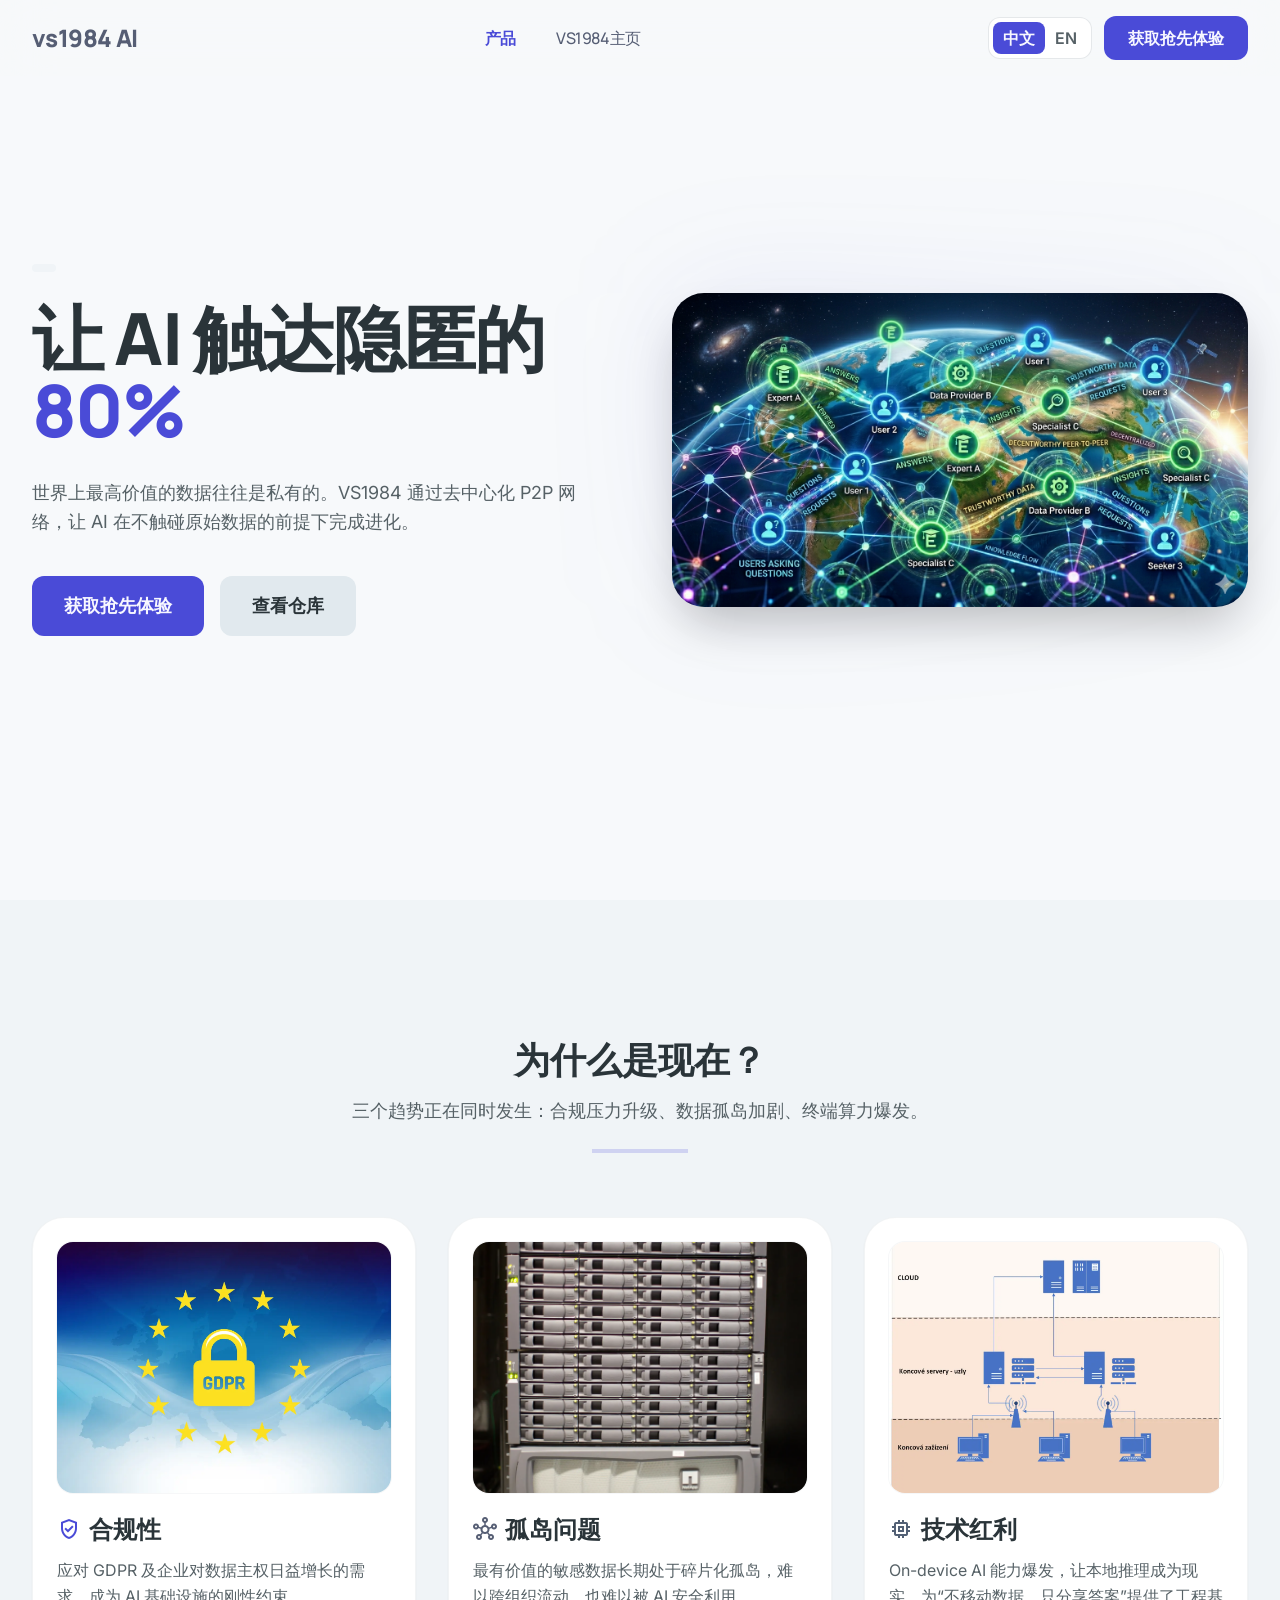
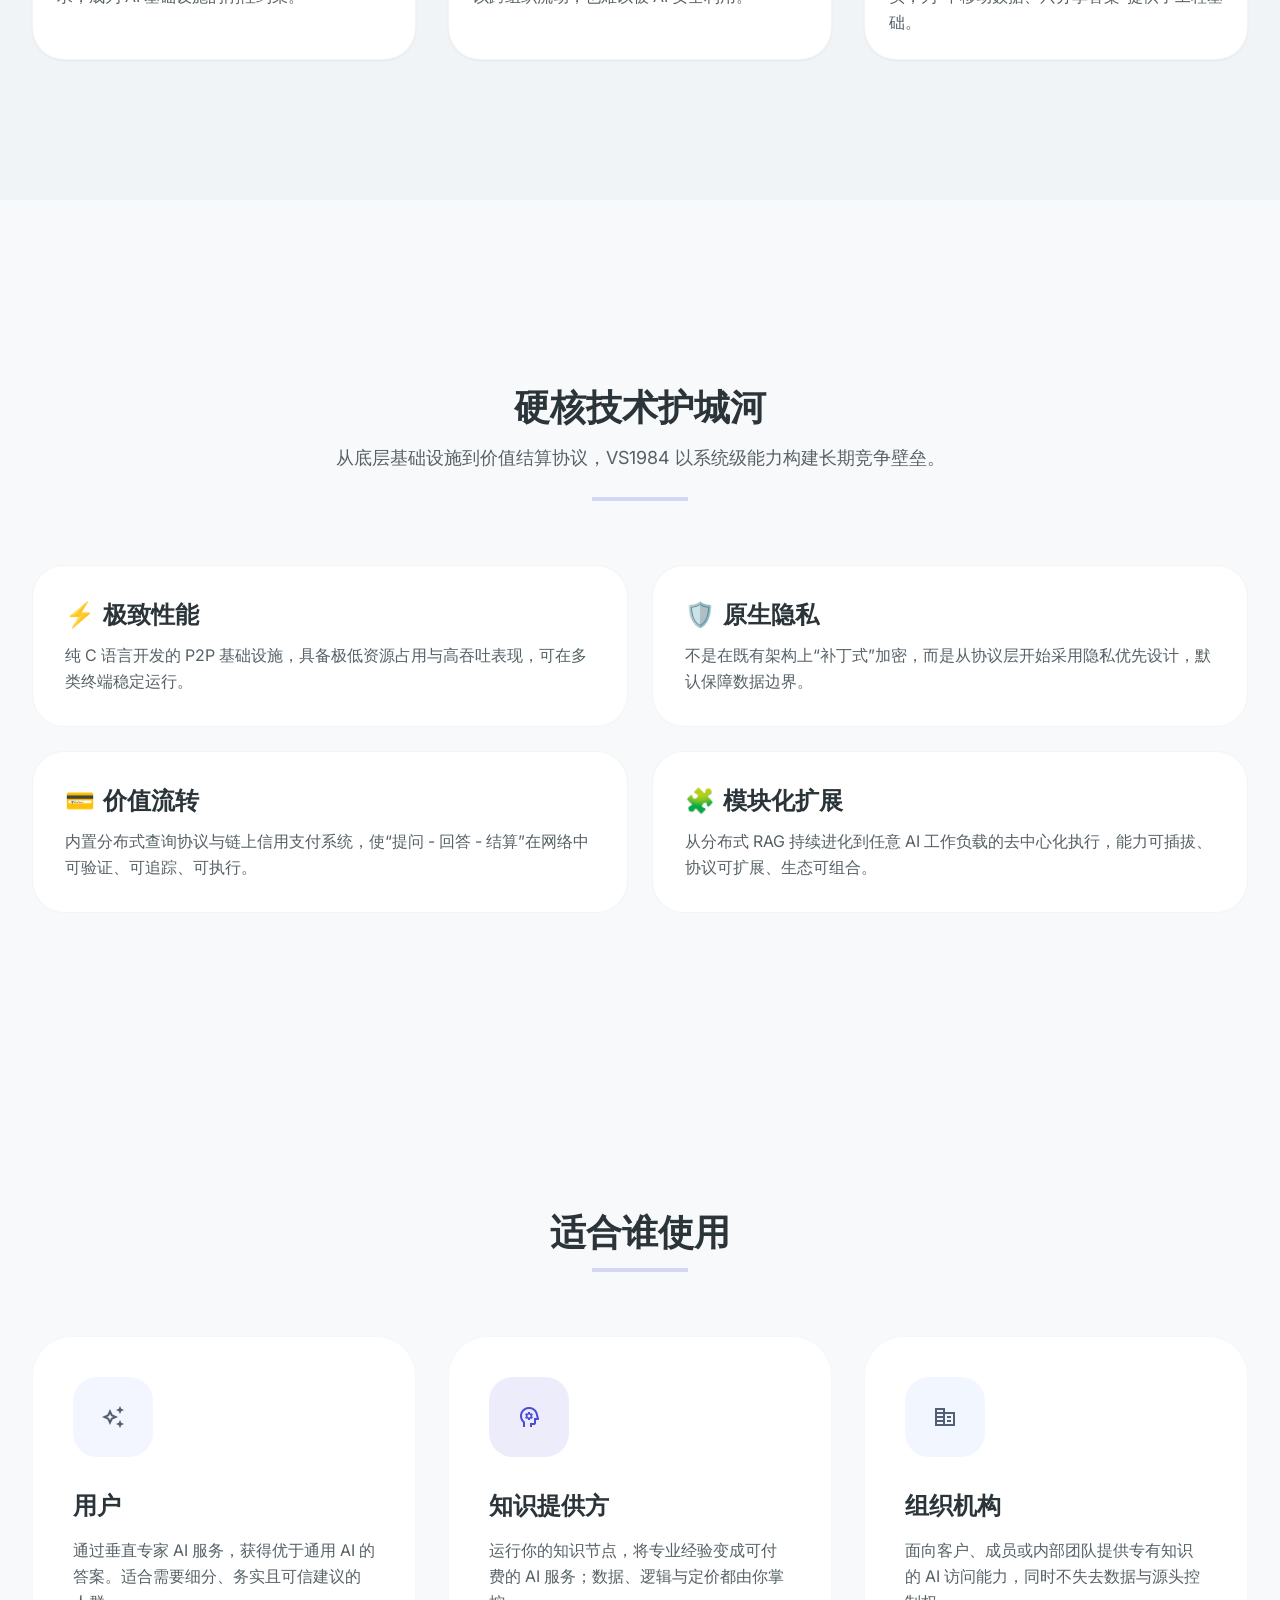
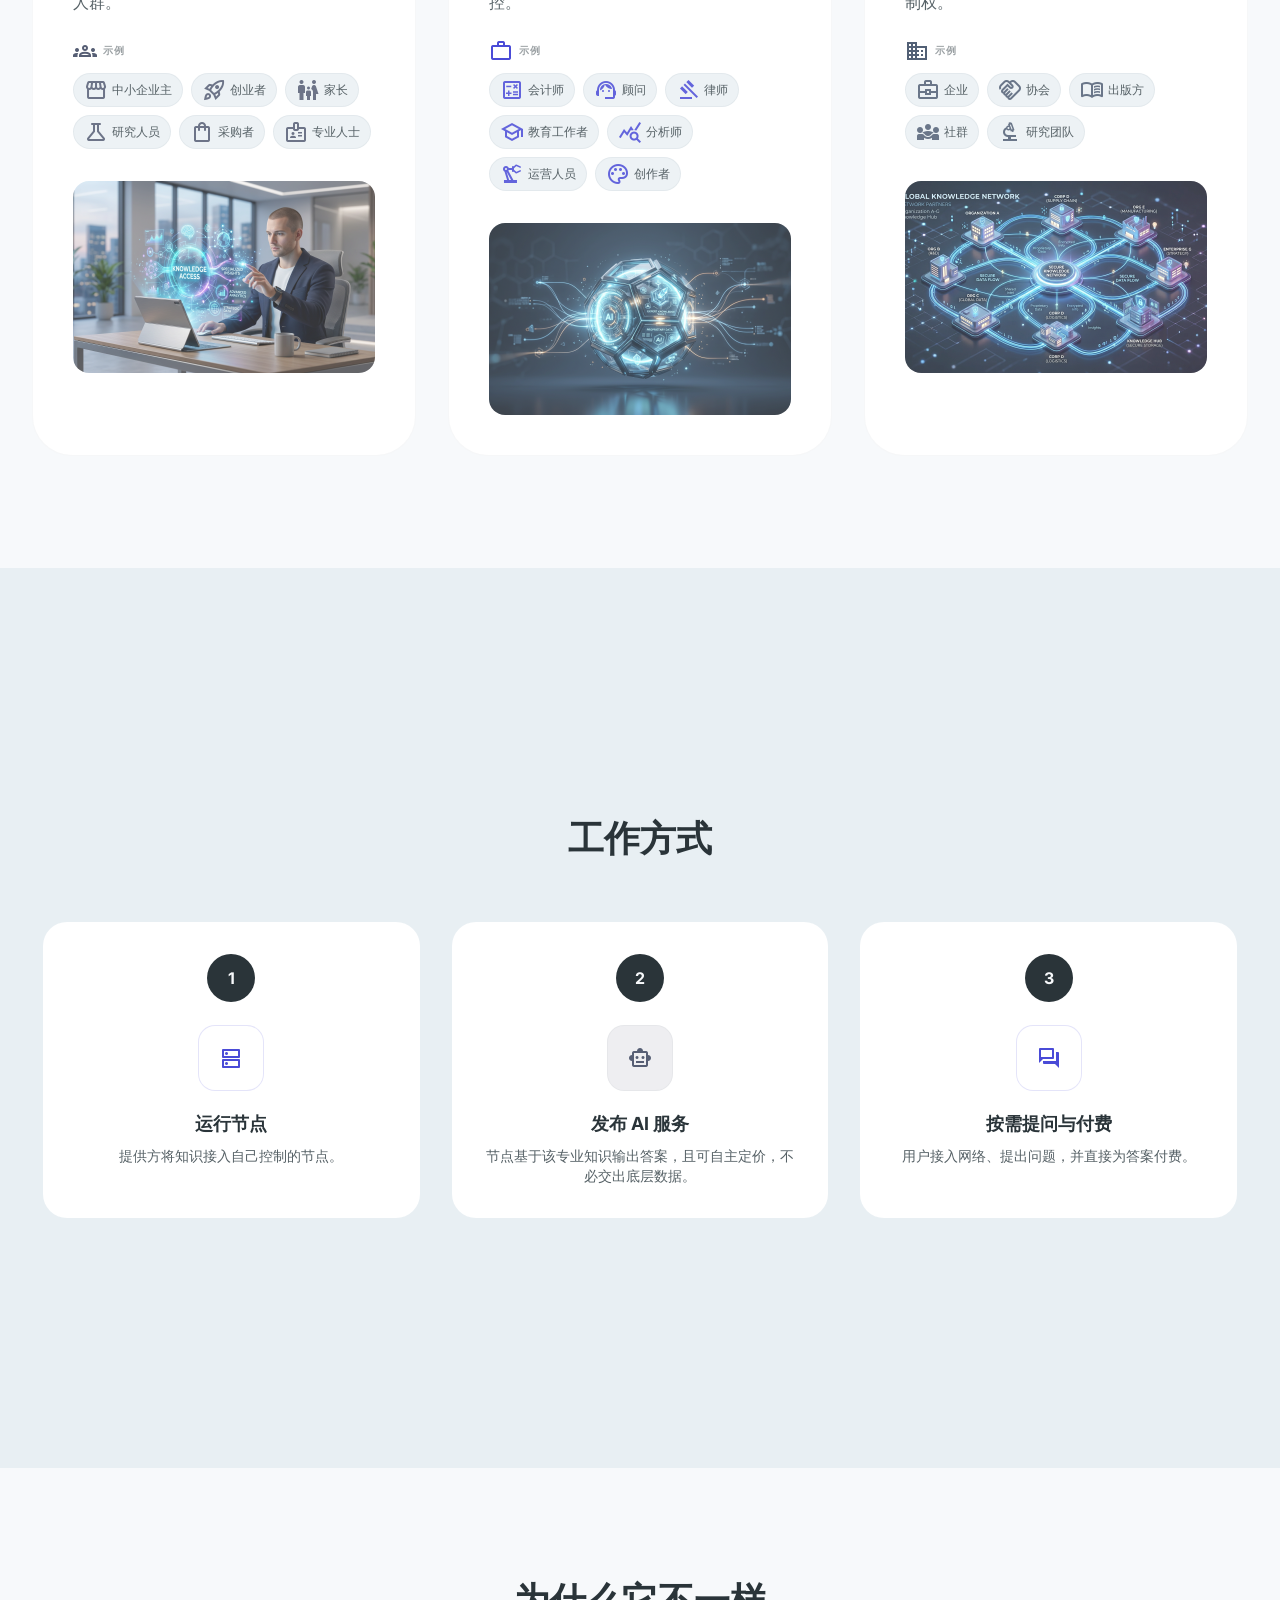
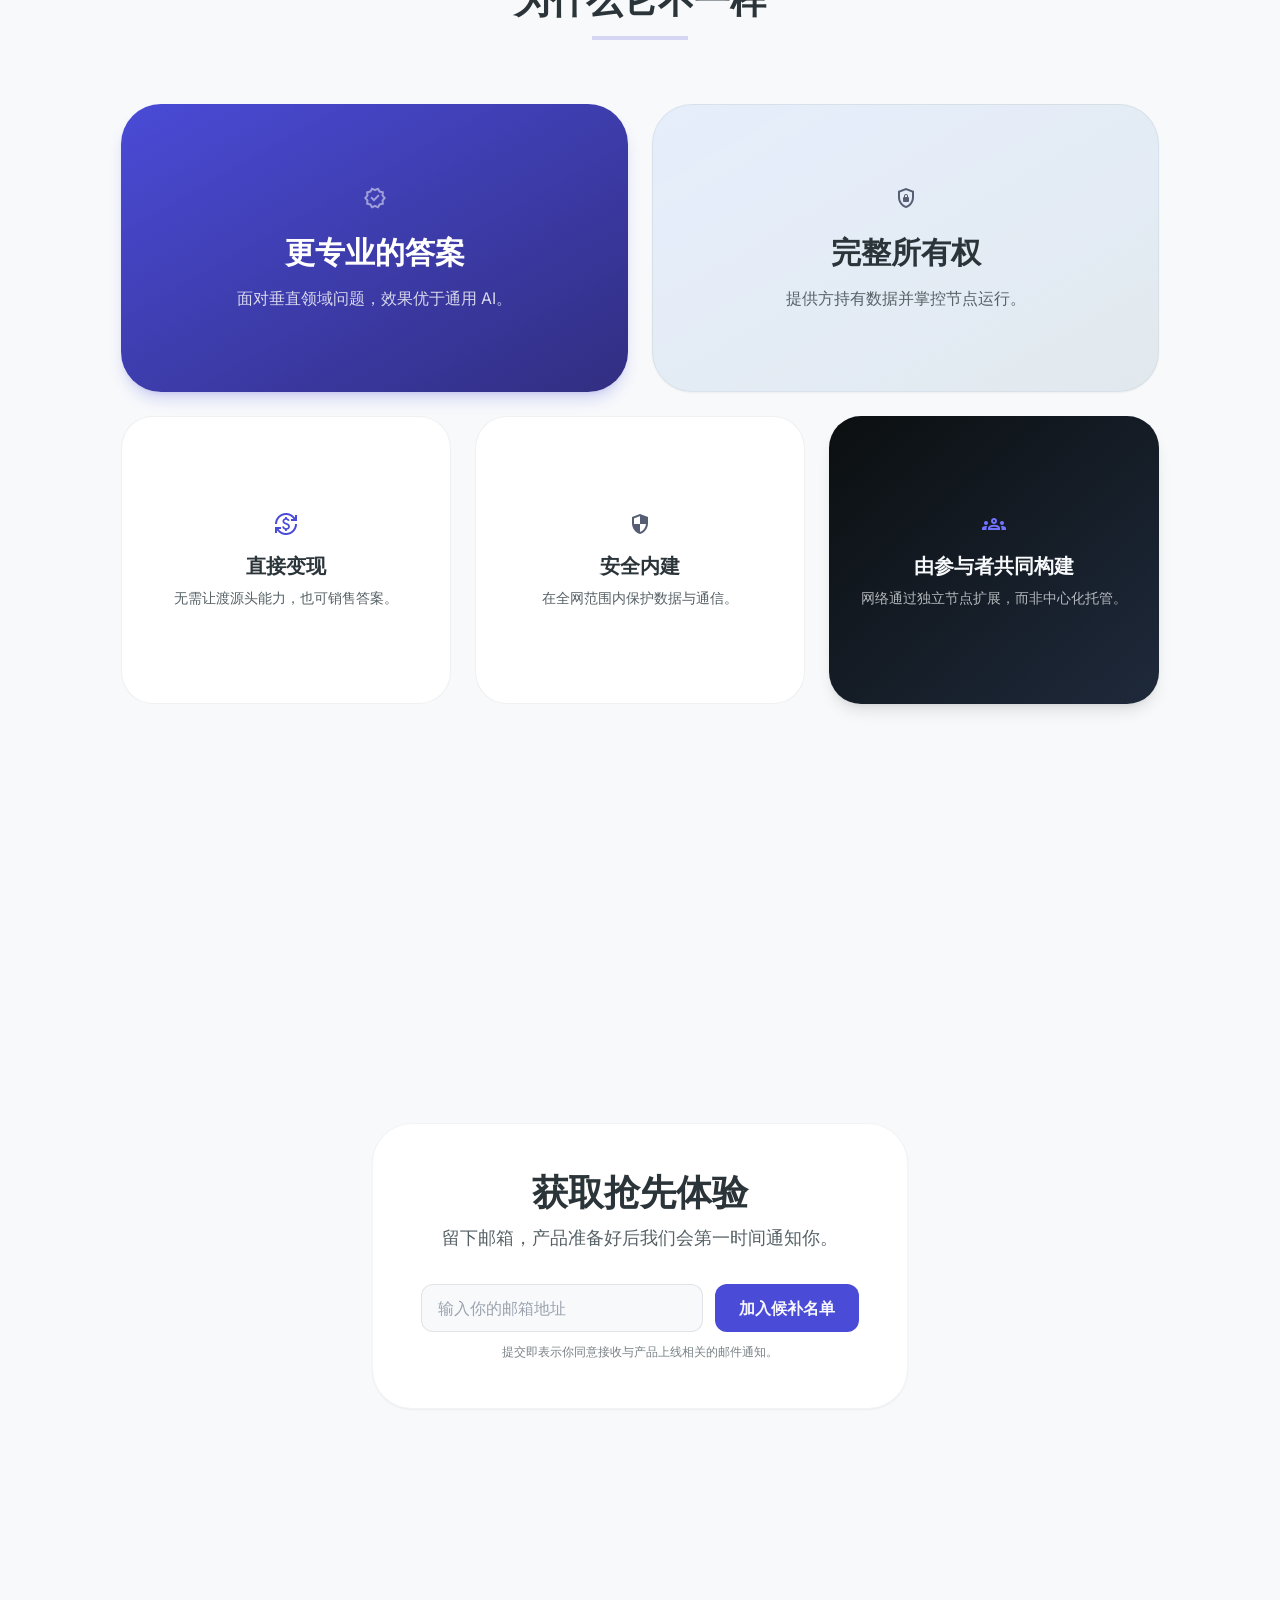
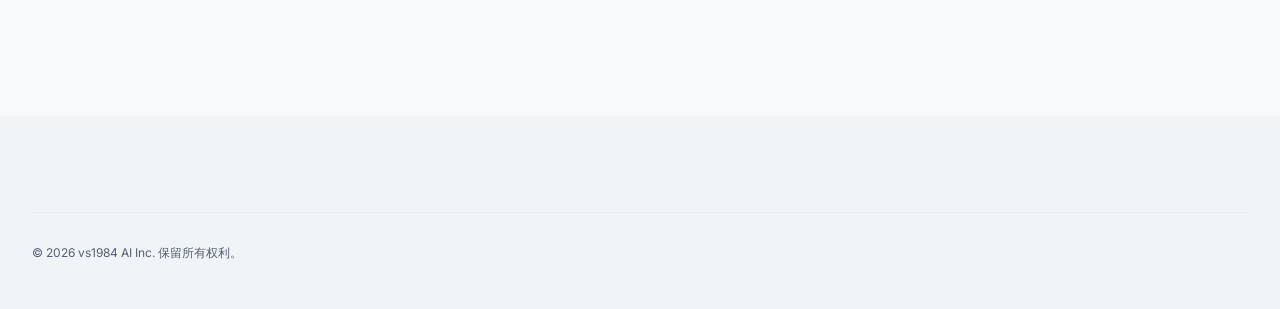
==== index.html @ f60d27c7 "update index page" ====
<!DOCTYPE html><html lang="zh-CN" class="scroll-smooth"><head><meta charSet="utf-8"/><meta name="viewport" content="width=device-width, initial-scale=1"/><link rel="preload" href="/p2p-ai-image.png" as="image"/><link rel="preload" href="/why-now-compliance.webp" as="image"/><link rel="preload" href="/why-now-silo.webp" as="image"/><link rel="preload" href="/why-now-edge.webp" as="image"/><link rel="preload" href="/users-illustration.png" as="image"/><link rel="preload" href="/providers-illustration.png" as="image"/><link rel="preload" href="/organizations-illustration.png" as="image"/><link rel="stylesheet" href="/_next/static/chunks/05cely29i7mur.css" data-precedence="next"/><link rel="preload" as="script" fetchPriority="low" href="/_next/static/chunks/15xrurgzs99gv.js"/><script src="/_next/static/chunks/0dgq26a5_oy.a.js" async=""></script><script src="/_next/static/chunks/0p4hb62n9babv.js" async=""></script><script src="/_next/static/chunks/16-iqxfcex_4_.js" async=""></script><script src="/_next/static/chunks/turbopack-0nszisfst64ni.js" async=""></script><script src="/_next/static/chunks/01xlw8hd842-c.js" async=""></script><script src="/_next/static/chunks/0_t29vi~hh.tn.js" async=""></script><script src="/_next/static/chunks/0hk.pawkj2mno.js" async=""></script><link rel="preload" href="https://fonts.googleapis.com/css2?family=Manrope:wght@400;500;600;700;800&amp;family=Inter:wght@400;500;600;700&amp;display=swap" as="style"/><link rel="preload" href="https://fonts.googleapis.com/css2?family=Material+Symbols+Outlined:wght,FILL@100..700,0..1&amp;display=swap" as="style"/><title>VS1984 AI</title><meta name="description" content="一个开放的 AI 网络：让任何人都能获取可信专家能力。"/><link rel="shortcut icon" href="/favicon.svg"/><link rel="icon" href="/favicon.svg"/><link rel="stylesheet" href="https://fonts.googleapis.com/css2?family=Manrope:wght@400;500;600;700;800&amp;family=Inter:wght@400;500;600;700&amp;display=swap"/><link rel="stylesheet" href="https://fonts.googleapis.com/css2?family=Material+Symbols+Outlined:wght,FILL@100..700,0..1&amp;display=swap"/><script src="/_next/static/chunks/03~yq9q893hmn.js" noModule=""></script></head><body class="bg-surface font-body text-on-surface selection:bg-tertiary/20"><div hidden=""><!--$--><!--/$--></div><nav class="fixed top-0 z-50 w-full bg-[#f7f9fb]/80 backdrop-blur-xl dark:bg-[#0b0f10]/80"><div class="mx-auto flex max-w-7xl items-center justify-between px-4 py-3 sm:px-6 sm:py-4 md:px-8"><div class="flex items-center gap-2"><span class="whitespace-nowrap font-headline text-xl font-extrabold tracking-tight text-[#565e74] sm:text-2xl dark:text-[#f7f9fb]">vs1984 AI</span></div><div class="hidden items-center gap-10 font-[&#x27;Manrope&#x27;] text-base font-medium tracking-tight md:flex"><a class="font-semibold text-[#4a4bd7] transition-colors duration-200" href="#">产品</a><a class="text-[#565e74] transition-colors duration-200 hover:text-[#4a4bd7] dark:text-[#a9b4b9]" href="https://vs1984.com/zh" target="_blank" rel="noreferrer">VS1984主页</a></div><div class="flex items-center gap-1.5 sm:gap-3"><div class="flex items-center rounded-xl border border-outline-variant/30 bg-surface-container-lowest p-0.5 sm:p-1"><a class="whitespace-nowrap rounded-lg bg-tertiary px-2 py-1 text-base font-semibold text-on-primary sm:px-2.5" href="/">中文</a><a class="whitespace-nowrap rounded-lg px-2 py-1 text-base font-semibold text-on-surface-variant transition-colors hover:text-tertiary sm:px-2.5" href="/en/">EN</a></div><a class="hidden whitespace-nowrap rounded-xl bg-tertiary px-3 py-1.5 text-base font-semibold text-on-primary transition-all hover:bg-tertiary-dim active:scale-95 sm:inline-flex sm:px-6 sm:py-2.5" href="#waitlist">获取抢先体验</a></div></div></nav><section class="relative overflow-hidden px-4 pb-16 pt-36 sm:px-6 sm:pt-40 lg:flex lg:min-h-[100svh] lg:items-center lg:px-8 lg:py-24"><div class="mx-auto flex max-w-7xl flex-col items-center gap-16 lg:flex-row"><div class="z-10 flex-1 text-left"><div class="mb-6 inline-flex items-center gap-2 rounded-full bg-surface-container-low px-3 py-1"></div><h1 class="mb-8 font-headline text-5xl font-extrabold leading-[1.1] tracking-tight text-on-surface lg:text-7xl">让 AI 触达隐匿的<span class="text-tertiary"> 80%</span></h1><p class="mb-10 max-w-xl text-lg leading-relaxed text-on-surface-variant">世界上最高价值的数据往往是私有的。VS1984 通过去中心化 P2P 网络，让 AI 在不触碰原始数据的前提下完成进化。</p><div class="flex flex-col gap-4 sm:flex-row"><a class="rounded-xl bg-tertiary px-8 py-4 text-center text-lg font-bold text-on-primary transition-colors hover:bg-tertiary-dim" href="#waitlist">获取抢先体验</a><a class="rounded-xl bg-surface-container-high px-8 py-4 text-center text-lg font-bold text-on-surface transition-colors hover:bg-surface-container-highest" href="https://github.com/YangV77" target="_blank" rel="noreferrer">查看仓库</a></div></div><div class="relative mx-auto aspect-[11/6] w-full max-w-2xl flex-1 lg:mx-0"><div class="absolute inset-0 rounded-[2rem] bg-gradient-to-br from-tertiary/10 to-transparent blur-3xl"></div><img alt="P2P AI 平台" class="relative z-10 h-full w-full rounded-[2rem] object-contain shadow-2xl" src="/p2p-ai-image.png"/></div></div></section><section class="bg-surface-container-low px-4 py-16 sm:px-6 lg:flex lg:min-h-[100svh] lg:items-center lg:px-8 lg:py-28"><div class="mx-auto max-w-7xl"><div class="mb-16 text-center"><h2 class="mb-4 font-headline text-4xl font-bold">为什么是现在？</h2><p class="mx-auto max-w-3xl text-lg leading-relaxed text-on-surface-variant">三个趋势正在同时发生：合规压力升级、数据孤岛加剧、终端算力爆发。</p><div class="mx-auto mt-6 h-1 w-24 bg-tertiary opacity-20"></div></div><div class="grid gap-8 md:grid-cols-3"><article class="rounded-[2rem] border border-outline-variant/15 bg-surface-container-lowest p-6 shadow-sm"><div class="mb-5 overflow-hidden rounded-2xl ring-1 ring-outline-variant/10"><img alt="欧盟 GDPR 标识与数据隐私图示" class="aspect-[4/3] w-full object-cover" src="/why-now-compliance.webp"/></div><h3 class="mb-3 flex items-center gap-2 font-headline text-2xl font-bold"><span class="material-symbols-outlined text-tertiary">verified_user</span>合规性</h3><p class="leading-relaxed text-on-surface-variant">应对 GDPR 及企业对数据主权日益增长的需求，成为 AI 基础设施的刚性约束。</p></article><article class="rounded-[2rem] border border-outline-variant/15 bg-surface-container-lowest p-6 shadow-sm"><div class="mb-5 overflow-hidden rounded-2xl ring-1 ring-outline-variant/10"><img alt="数据中心服务器，象征分散的数据孤岛" class="aspect-[4/3] w-full object-cover" src="/why-now-silo.webp"/></div><h3 class="mb-3 flex items-center gap-2 font-headline text-2xl font-bold"><span class="material-symbols-outlined text-primary">hub</span>孤岛问题</h3><p class="leading-relaxed text-on-surface-variant">最有价值的敏感数据长期处于碎片化孤岛，难以跨组织流动，也难以被 AI 安全利用。</p></article><article class="rounded-[2rem] border border-outline-variant/15 bg-surface-container-lowest p-6 shadow-sm"><div class="mb-5 overflow-hidden rounded-2xl ring-1 ring-outline-variant/10"><img alt="边缘计算示意图，代表终端侧 AI 推理能力" class="aspect-[4/3] w-full object-cover" src="/why-now-edge.webp"/></div><h3 class="mb-3 flex items-center gap-2 font-headline text-2xl font-bold"><span class="material-symbols-outlined text-secondary">memory</span>技术红利</h3><p class="leading-relaxed text-on-surface-variant">On-device AI 能力爆发，让本地推理成为现实，为“不移动数据、只分享答案”提供了工程基础。</p></article></div></div></section><section class="px-4 py-16 sm:px-6 lg:flex lg:min-h-[100svh] lg:items-center lg:px-8 lg:py-28"><div class="mx-auto max-w-7xl"><div class="mb-16 text-center"><h2 class="mb-4 font-headline text-4xl font-bold">硬核技术护城河</h2><p class="mx-auto max-w-3xl text-lg leading-relaxed text-on-surface-variant">从底层基础设施到价值结算协议，VS1984 以系统级能力构建长期竞争壁垒。</p><div class="mx-auto mt-6 h-1 w-24 bg-tertiary opacity-20"></div></div><div class="grid gap-6 md:grid-cols-2"><article class="rounded-[2rem] border border-outline-variant/15 bg-surface-container-lowest p-6 transition-all duration-300 hover:-translate-y-1 hover:shadow-lg sm:p-8"><h3 class="mb-3 flex items-center gap-2 font-headline text-2xl font-bold"><span aria-hidden="true">⚡️</span>极致性能</h3><p class="leading-relaxed text-on-surface-variant">纯 C 语言开发的 P2P 基础设施，具备极低资源占用与高吞吐表现，可在多类终端稳定运行。</p></article><article class="rounded-[2rem] border border-outline-variant/15 bg-surface-container-lowest p-6 transition-all duration-300 hover:-translate-y-1 hover:shadow-lg sm:p-8"><h3 class="mb-3 flex items-center gap-2 font-headline text-2xl font-bold"><span aria-hidden="true">🛡️</span>原生隐私</h3><p class="leading-relaxed text-on-surface-variant">不是在既有架构上“补丁式”加密，而是从协议层开始采用隐私优先设计，默认保障数据边界。</p></article><article class="rounded-[2rem] border border-outline-variant/15 bg-surface-container-lowest p-6 transition-all duration-300 hover:-translate-y-1 hover:shadow-lg sm:p-8"><h3 class="mb-3 flex items-center gap-2 font-headline text-2xl font-bold"><span aria-hidden="true">💳</span>价值流转</h3><p class="leading-relaxed text-on-surface-variant">内置分布式查询协议与链上信用支付系统，使“提问 - 回答 - 结算”在网络中可验证、可追踪、可执行。</p></article><article class="rounded-[2rem] border border-outline-variant/15 bg-surface-container-lowest p-6 transition-all duration-300 hover:-translate-y-1 hover:shadow-lg sm:p-8"><h3 class="mb-3 flex items-center gap-2 font-headline text-2xl font-bold"><span aria-hidden="true">🧩</span>模块化扩展</h3><p class="leading-relaxed text-on-surface-variant">从分布式 RAG 持续进化到任意 AI 工作负载的去中心化执行，能力可插拔、协议可扩展、生态可组合。</p></article></div></div></section><section class="px-4 py-16 sm:px-6 lg:flex lg:min-h-[100svh] lg:items-center lg:px-8 lg:py-28"><div class="mx-auto max-w-7xl"><div class="mb-16 text-center"><h2 class="mb-4 font-headline text-4xl font-bold">适合谁使用</h2><div class="mx-auto h-1 w-24 bg-tertiary opacity-20"></div></div><div class="grid gap-8 md:grid-cols-3"><div class="group rounded-[2.5rem] border border-outline-variant/10 bg-surface-container-lowest p-6 transition-all duration-500 hover:-translate-y-2 hover:bg-surface sm:p-10"><div class="mb-8 flex h-16 w-16 items-center justify-center rounded-3xl bg-primary-container/30 transition-transform group-hover:scale-110 sm:h-20 sm:w-20"><span class="material-symbols-outlined text-4xl text-primary">auto_awesome</span></div><h3 class="mb-4 font-headline text-2xl font-bold">用户</h3><p class="mb-4 leading-relaxed text-on-surface-variant">通过垂直专家 AI 服务，获得优于通用 AI 的答案。适合需要细分、务实且可信建议的人群。</p><div class="mt-6"><p class="mb-2.5 flex items-center gap-1.5 text-[0.65rem] font-bold uppercase tracking-[0.12em] text-on-surface-variant/60" id="examples-users"><span class="material-symbols-outlined text-[1rem] text-primary" aria-hidden="true">groups</span>示例</p><ul class="m-0 flex list-none flex-wrap gap-2 p-0" aria-labelledby="examples-users"><li class="inline-flex items-center gap-1 rounded-full border border-outline-variant/15 bg-surface-container-high/60 px-2.5 py-1 text-xs font-medium text-on-surface-variant"><span class="material-symbols-outlined shrink-0 text-[0.95rem] text-primary/85">storefront</span>中小企业主</li><li class="inline-flex items-center gap-1 rounded-full border border-outline-variant/15 bg-surface-container-high/60 px-2.5 py-1 text-xs font-medium text-on-surface-variant"><span class="material-symbols-outlined shrink-0 text-[0.95rem] text-primary/85">rocket_launch</span>创业者</li><li class="inline-flex items-center gap-1 rounded-full border border-outline-variant/15 bg-surface-container-high/60 px-2.5 py-1 text-xs font-medium text-on-surface-variant"><span class="material-symbols-outlined shrink-0 text-[0.95rem] text-primary/85">family_restroom</span>家长</li><li class="inline-flex items-center gap-1 rounded-full border border-outline-variant/15 bg-surface-container-high/60 px-2.5 py-1 text-xs font-medium text-on-surface-variant"><span class="material-symbols-outlined shrink-0 text-[0.95rem] text-primary/85">science</span>研究人员</li><li class="inline-flex items-center gap-1 rounded-full border border-outline-variant/15 bg-surface-container-high/60 px-2.5 py-1 text-xs font-medium text-on-surface-variant"><span class="material-symbols-outlined shrink-0 text-[0.95rem] text-primary/85">shopping_bag</span>采购者</li><li class="inline-flex items-center gap-1 rounded-full border border-outline-variant/15 bg-surface-container-high/60 px-2.5 py-1 text-xs font-medium text-on-surface-variant"><span class="material-symbols-outlined shrink-0 text-[0.95rem] text-primary/85">badge</span>专业人士</li></ul></div><img alt="用户插图" class="mt-8 h-48 w-full rounded-2xl object-cover opacity-80" src="/users-illustration.png"/></div><div class="group rounded-[2.5rem] border border-outline-variant/10 bg-surface-container-lowest p-6 transition-all duration-500 hover:-translate-y-2 hover:bg-surface sm:p-10"><div class="mb-8 flex h-16 w-16 items-center justify-center rounded-3xl bg-tertiary/10 transition-transform group-hover:scale-110 sm:h-20 sm:w-20"><span class="material-symbols-outlined text-4xl text-tertiary">psychology</span></div><h3 class="mb-4 font-headline text-2xl font-bold">知识提供方</h3><p class="mb-4 leading-relaxed text-on-surface-variant">运行你的知识节点，将专业经验变成可付费的 AI 服务；数据、逻辑与定价都由你掌控。</p><div class="mt-6"><p class="mb-2.5 flex items-center gap-1.5 text-[0.65rem] font-bold uppercase tracking-[0.12em] text-on-surface-variant/60" id="examples-providers"><span class="material-symbols-outlined text-[1rem] text-tertiary" aria-hidden="true">work</span>示例</p><ul class="m-0 flex list-none flex-wrap gap-2 p-0" aria-labelledby="examples-providers"><li class="inline-flex items-center gap-1 rounded-full border border-outline-variant/15 bg-surface-container-high/60 px-2.5 py-1 text-xs font-medium text-on-surface-variant"><span class="material-symbols-outlined shrink-0 text-[0.95rem] text-tertiary/85">calculate</span>会计师</li><li class="inline-flex items-center gap-1 rounded-full border border-outline-variant/15 bg-surface-container-high/60 px-2.5 py-1 text-xs font-medium text-on-surface-variant"><span class="material-symbols-outlined shrink-0 text-[0.95rem] text-tertiary/85">support_agent</span>顾问</li><li class="inline-flex items-center gap-1 rounded-full border border-outline-variant/15 bg-surface-container-high/60 px-2.5 py-1 text-xs font-medium text-on-surface-variant"><span class="material-symbols-outlined shrink-0 text-[0.95rem] text-tertiary/85">gavel</span>律师</li><li class="inline-flex items-center gap-1 rounded-full border border-outline-variant/15 bg-surface-container-high/60 px-2.5 py-1 text-xs font-medium text-on-surface-variant"><span class="material-symbols-outlined shrink-0 text-[0.95rem] text-tertiary/85">school</span>教育工作者</li><li class="inline-flex items-center gap-1 rounded-full border border-outline-variant/15 bg-surface-container-high/60 px-2.5 py-1 text-xs font-medium text-on-surface-variant"><span class="material-symbols-outlined shrink-0 text-[0.95rem] text-tertiary/85">query_stats</span>分析师</li><li class="inline-flex items-center gap-1 rounded-full border border-outline-variant/15 bg-surface-container-high/60 px-2.5 py-1 text-xs font-medium text-on-surface-variant"><span class="material-symbols-outlined shrink-0 text-[0.95rem] text-tertiary/85">precision_manufacturing</span>运营人员</li><li class="inline-flex items-center gap-1 rounded-full border border-outline-variant/15 bg-surface-container-high/60 px-2.5 py-1 text-xs font-medium text-on-surface-variant"><span class="material-symbols-outlined shrink-0 text-[0.95rem] text-tertiary/85">palette</span>创作者</li></ul></div><img alt="提供方插图" class="mt-8 h-48 w-full rounded-2xl object-cover opacity-80" src="/providers-illustration.png"/></div><div class="group rounded-[2.5rem] border border-outline-variant/10 bg-surface-container-lowest p-6 transition-all duration-500 hover:-translate-y-2 hover:bg-surface sm:p-10"><div class="mb-8 flex h-16 w-16 items-center justify-center rounded-3xl bg-secondary-container/30 transition-transform group-hover:scale-110 sm:h-20 sm:w-20"><span class="material-symbols-outlined text-4xl text-secondary">corporate_fare</span></div><h3 class="mb-4 font-headline text-2xl font-bold">组织机构</h3><p class="mb-4 leading-relaxed text-on-surface-variant">面向客户、成员或内部团队提供专有知识的 AI 访问能力，同时不失去数据与源头控制权。</p><div class="mt-6"><p class="mb-2.5 flex items-center gap-1.5 text-[0.65rem] font-bold uppercase tracking-[0.12em] text-on-surface-variant/60" id="examples-orgs"><span class="material-symbols-outlined text-[1rem] text-secondary" aria-hidden="true">domain</span>示例</p><ul class="m-0 flex list-none flex-wrap gap-2 p-0" aria-labelledby="examples-orgs"><li class="inline-flex items-center gap-1 rounded-full border border-outline-variant/15 bg-surface-container-high/60 px-2.5 py-1 text-xs font-medium text-on-surface-variant"><span class="material-symbols-outlined shrink-0 text-[0.95rem] text-secondary/85">business_center</span>企业</li><li class="inline-flex items-center gap-1 rounded-full border border-outline-variant/15 bg-surface-container-high/60 px-2.5 py-1 text-xs font-medium text-on-surface-variant"><span class="material-symbols-outlined shrink-0 text-[0.95rem] text-secondary/85">handshake</span>协会</li><li class="inline-flex items-center gap-1 rounded-full border border-outline-variant/15 bg-surface-container-high/60 px-2.5 py-1 text-xs font-medium text-on-surface-variant"><span class="material-symbols-outlined shrink-0 text-[0.95rem] text-secondary/85">menu_book</span>出版方</li><li class="inline-flex items-center gap-1 rounded-full border border-outline-variant/15 bg-surface-container-high/60 px-2.5 py-1 text-xs font-medium text-on-surface-variant"><span class="material-symbols-outlined shrink-0 text-[0.95rem] text-secondary/85">diversity_3</span>社群</li><li class="inline-flex items-center gap-1 rounded-full border border-outline-variant/15 bg-surface-container-high/60 px-2.5 py-1 text-xs font-medium text-on-surface-variant"><span class="material-symbols-outlined shrink-0 text-[0.95rem] text-secondary/85">biotech</span>研究团队</li></ul></div><img alt="组织插图" class="mt-8 h-48 w-full rounded-2xl object-cover opacity-80" src="/organizations-illustration.png"/></div></div></div></section><section class="bg-surface-container px-4 py-16 sm:px-6 lg:flex lg:min-h-[100svh] lg:items-center lg:px-8 lg:py-28"><div class="mx-auto max-w-7xl"><h2 class="mb-16 text-center font-headline text-4xl font-bold">工作方式</h2><div class="relative flex flex-col gap-8 md:flex-row"><div class="relative z-10 flex-1"><div class="flex h-full flex-col items-center rounded-3xl bg-surface-container-lowest p-8 text-center"><div class="mb-6 flex h-12 w-12 items-center justify-center rounded-full bg-on-surface font-bold text-surface">1</div><div class="mb-5 flex h-16 w-16 items-center justify-center rounded-2xl bg-tertiary/12 ring-1 ring-tertiary/15"><span class="material-symbols-outlined text-[2.25rem] text-tertiary">dns</span></div><h4 class="mb-2 text-lg font-bold">运行节点</h4><p class="text-sm text-on-surface-variant">提供方将知识接入自己控制的节点。</p></div></div><div class="relative z-10 flex-1"><div class="flex h-full flex-col items-center rounded-3xl bg-surface-container-lowest p-8 text-center"><div class="mb-6 flex h-12 w-12 items-center justify-center rounded-full bg-on-surface font-bold text-surface">2</div><div class="mb-5 flex h-16 w-16 items-center justify-center rounded-2xl bg-primary/10 ring-1 ring-primary/15"><span class="material-symbols-outlined text-[2.25rem] text-primary">smart_toy</span></div><h4 class="mb-2 text-lg font-bold">发布 AI 服务</h4><p class="text-sm text-on-surface-variant">节点基于该专业知识输出答案，且可自主定价，不必交出底层数据。</p></div></div><div class="relative z-10 flex-1"><div class="flex h-full flex-col items-center rounded-3xl bg-surface-container-lowest p-8 text-center"><div class="mb-6 flex h-12 w-12 items-center justify-center rounded-full bg-on-surface font-bold text-surface">3</div><div class="mb-5 flex h-16 w-16 items-center justify-center rounded-2xl bg-tertiary/12 ring-1 ring-tertiary/15"><span class="material-symbols-outlined text-[2.25rem] text-tertiary">question_answer</span></div><h4 class="mb-2 text-lg font-bold">按需提问与付费</h4><p class="text-sm text-on-surface-variant">用户接入网络、提出问题，并直接为答案付费。</p></div></div></div></div></section><section class="px-4 py-16 sm:px-6 lg:flex lg:min-h-[100svh] lg:items-center lg:px-8 lg:py-28"><div class="mx-auto max-w-7xl"><div class="mb-16 text-center"><h2 class="mb-4 font-headline text-4xl font-bold">为什么它不一样</h2><div class="mx-auto h-1 w-24 bg-tertiary opacity-20"></div></div><div class="grid h-auto grid-cols-1 gap-6 md:h-[600px] md:grid-cols-6 md:grid-rows-2"><div class="group flex flex-col items-center justify-center rounded-[2.5rem] bg-gradient-to-br from-tertiary to-indigo-900 p-10 text-center text-white shadow-lg shadow-tertiary/20 md:col-span-3"><span class="material-symbols-outlined mb-6 origin-center text-5xl opacity-50 transition-all duration-300 group-hover:scale-110 group-hover:opacity-100">verified</span><h3 class="mb-4 text-3xl font-bold">更专业的答案</h3><p class="mx-auto max-w-md opacity-80">面对垂直领域问题，效果优于通用 AI。</p></div><div class="group flex flex-col items-center justify-center rounded-[2.5rem] border border-outline-variant/20 bg-gradient-to-br from-secondary-container/50 to-surface-container-high p-10 text-center shadow-sm md:col-span-3"><span class="material-symbols-outlined mb-6 origin-center text-5xl text-primary transition-transform duration-300 group-hover:scale-110">shield_lock</span><h3 class="mb-4 text-3xl font-bold text-on-surface">完整所有权</h3><p class="mx-auto max-w-md text-on-surface-variant">提供方持有数据并掌控节点运行。</p></div><div class="group flex flex-col justify-center rounded-[2rem] border border-outline-variant/20 bg-surface-container-lowest p-8 text-center transition-all duration-300 hover:border-tertiary/40 hover:shadow-md md:col-span-2"><span class="material-symbols-outlined mb-4 text-4xl text-tertiary transition-transform duration-300 group-hover:scale-110">currency_exchange</span><h4 class="mb-2 text-xl font-bold text-on-surface">直接变现</h4><p class="text-sm text-on-surface-variant">无需让渡源头能力，也可销售答案。</p></div><div class="group flex flex-col justify-center rounded-[2rem] border border-outline-variant/20 bg-surface-container-lowest p-8 text-center transition-all duration-300 hover:border-primary/40 hover:shadow-md md:col-span-2"><span class="material-symbols-outlined mb-4 text-4xl text-primary transition-transform duration-300 group-hover:scale-110">security</span><h4 class="mb-2 text-xl font-bold text-on-surface">安全内建</h4><p class="text-sm text-on-surface-variant">在全网范围内保护数据与通信。</p></div><div class="group flex flex-col justify-center rounded-[2rem] bg-gradient-to-br from-inverse-surface to-slate-800 p-8 text-center text-surface shadow-lg md:col-span-2"><span class="material-symbols-outlined mb-4 text-4xl text-tertiary-fixed transition-transform duration-300 group-hover:scale-110">groups</span><h4 class="mb-2 text-xl font-bold">由参与者共同构建</h4><p class="text-sm opacity-70">网络通过独立节点扩展，而非中心化托管。</p></div></div></div></section><section class="px-4 py-16 sm:px-6 lg:flex lg:min-h-[100svh] lg:items-center lg:px-8 lg:py-28" id="waitlist"><div class="mx-auto max-w-4xl rounded-[2.5rem] border border-outline-variant/15 bg-surface-container-lowest p-6 shadow-sm sm:p-12"><div class="mb-8 text-center"><h2 class="mb-3 font-headline text-3xl font-bold sm:text-4xl">获取抢先体验</h2><p class="text-base text-on-surface-variant sm:text-lg">留下邮箱，产品准备好后我们会第一时间通知你。</p></div><form class="mx-auto max-w-2xl"><div class="flex flex-col gap-3 sm:flex-row"><input autoComplete="email" class="h-12 w-full rounded-xl border border-outline-variant/30 bg-surface px-4 text-base text-on-surface outline-none transition-colors focus:border-tertiary" placeholder="输入你的邮箱地址" required="" type="email" value=""/><button class="h-12 shrink-0 rounded-xl bg-tertiary px-6 text-base font-bold text-on-primary transition-colors hover:bg-tertiary-dim disabled:cursor-not-allowed disabled:opacity-70" type="submit">加入候补名单</button></div><p class="mt-3 text-center text-xs text-on-surface-variant/80">提交即表示你同意接收与产品上线相关的邮件通知。</p></form></div></section><footer class="w-full bg-[#f0f4f7] px-4 py-12 sm:px-6 lg:px-8 dark:bg-[#0b0f10]"><div class="mx-auto mt-12 max-w-7xl border-t border-outline-variant/10 pt-8"><p class="text-xs text-[#526075] dark:text-[#a9b4b9]">© 2026 vs1984 AI Inc. 保留所有权利。</p></div></footer><!--$--><!--/$--><script src="/_next/static/chunks/15xrurgzs99gv.js" id="_R_" async=""></script><script>(self.__next_f=self.__next_f||[]).push([0])</script><script>self.__next_f.push([1,"1:\"$Sreact.fragment\"\n2:I[39756,[\"/_next/static/chunks/01xlw8hd842-c.js\",\"/_next/static/chunks/0_t29vi~hh.tn.js\"],\"default\"]\n3:I[37457,[\"/_next/static/chunks/01xlw8hd842-c.js\",\"/_next/static/chunks/0_t29vi~hh.tn.js\"],\"default\"]\n4:I[22016,[\"/_next/static/chunks/01xlw8hd842-c.js\",\"/_next/static/chunks/0_t29vi~hh.tn.js\",\"/_next/static/chunks/0hk.pawkj2mno.js\"],\"\"]\n10:I[68027,[\"/_next/static/chunks/01xlw8hd842-c.js\",\"/_next/static/chunks/0_t29vi~hh.tn.js\"],\"default\",1]\n:HL[\"/_next/static/chunks/05cely29i7mur.css\",\"style\"]\n:HL[\"https://fonts.googleapis.com/css2?family=Manrope:wght@400;500;600;700;800\u0026family=Inter:wght@400;500;600;700\u0026display=swap\",\"style\"]\n:HL[\"https://fonts.googleapis.com/css2?family=Material+Symbols+Outlined:wght,FILL@100..700,0..1\u0026display=swap\",\"style\"]\n"])</script><script>self.__next_f.push([1,"0:{\"P\":null,\"c\":[\"\",\"\"],\"q\":\"\",\"i\":false,\"f\":[[[\"\",{\"children\":[\"__PAGE__\",{}]},\"$undefined\",\"$undefined\",16],[[\"$\",\"$1\",\"c\",{\"children\":[[[\"$\",\"link\",\"0\",{\"rel\":\"stylesheet\",\"href\":\"/_next/static/chunks/05cely29i7mur.css\",\"precedence\":\"next\",\"crossOrigin\":\"$undefined\",\"nonce\":\"$undefined\"}],[\"$\",\"script\",\"script-0\",{\"src\":\"/_next/static/chunks/01xlw8hd842-c.js\",\"async\":true,\"nonce\":\"$undefined\"}],[\"$\",\"script\",\"script-1\",{\"src\":\"/_next/static/chunks/0_t29vi~hh.tn.js\",\"async\":true,\"nonce\":\"$undefined\"}]],[\"$\",\"html\",null,{\"lang\":\"zh-CN\",\"className\":\"scroll-smooth\",\"children\":[[\"$\",\"head\",null,{\"children\":[[\"$\",\"link\",null,{\"rel\":\"stylesheet\",\"href\":\"https://fonts.googleapis.com/css2?family=Manrope:wght@400;500;600;700;800\u0026family=Inter:wght@400;500;600;700\u0026display=swap\"}],[\"$\",\"link\",null,{\"rel\":\"stylesheet\",\"href\":\"https://fonts.googleapis.com/css2?family=Material+Symbols+Outlined:wght,FILL@100..700,0..1\u0026display=swap\"}]]}],[\"$\",\"body\",null,{\"className\":\"bg-surface font-body text-on-surface selection:bg-tertiary/20\",\"children\":[\"$\",\"$L2\",null,{\"parallelRouterKey\":\"children\",\"error\":\"$undefined\",\"errorStyles\":\"$undefined\",\"errorScripts\":\"$undefined\",\"template\":[\"$\",\"$L3\",null,{}],\"templateStyles\":\"$undefined\",\"templateScripts\":\"$undefined\",\"notFound\":[[[\"$\",\"title\",null,{\"children\":\"404: This page could not be found.\"}],[\"$\",\"div\",null,{\"style\":{\"fontFamily\":\"system-ui,\\\"Segoe UI\\\",Roboto,Helvetica,Arial,sans-serif,\\\"Apple Color Emoji\\\",\\\"Segoe UI Emoji\\\"\",\"height\":\"100vh\",\"textAlign\":\"center\",\"display\":\"flex\",\"flexDirection\":\"column\",\"alignItems\":\"center\",\"justifyContent\":\"center\"},\"children\":[\"$\",\"div\",null,{\"children\":[[\"$\",\"style\",null,{\"dangerouslySetInnerHTML\":{\"__html\":\"body{color:#000;background:#fff;margin:0}.next-error-h1{border-right:1px solid rgba(0,0,0,.3)}@media (prefers-color-scheme:dark){body{color:#fff;background:#000}.next-error-h1{border-right:1px solid rgba(255,255,255,.3)}}\"}}],[\"$\",\"h1\",null,{\"className\":\"next-error-h1\",\"style\":{\"display\":\"inline-block\",\"margin\":\"0 20px 0 0\",\"padding\":\"0 23px 0 0\",\"fontSize\":24,\"fontWeight\":500,\"verticalAlign\":\"top\",\"lineHeight\":\"49px\"},\"children\":404}],[\"$\",\"div\",null,{\"style\":{\"display\":\"inline-block\"},\"children\":[\"$\",\"h2\",null,{\"style\":{\"fontSize\":14,\"fontWeight\":400,\"lineHeight\":\"49px\",\"margin\":0},\"children\":\"This page could not be found.\"}]}]]}]}]],[]],\"forbidden\":\"$undefined\",\"unauthorized\":\"$undefined\"}]}]]}]]}],{\"children\":[[\"$\",\"$1\",\"c\",{\"children\":[[[\"$\",\"nav\",null,{\"className\":\"fixed top-0 z-50 w-full bg-[#f7f9fb]/80 backdrop-blur-xl dark:bg-[#0b0f10]/80\",\"children\":[\"$\",\"div\",null,{\"className\":\"mx-auto flex max-w-7xl items-center justify-between px-4 py-3 sm:px-6 sm:py-4 md:px-8\",\"children\":[[\"$\",\"div\",null,{\"className\":\"flex items-center gap-2\",\"children\":[\"$\",\"span\",null,{\"className\":\"whitespace-nowrap font-headline text-xl font-extrabold tracking-tight text-[#565e74] sm:text-2xl dark:text-[#f7f9fb]\",\"children\":\"vs1984 AI\"}]}],[\"$\",\"div\",null,{\"className\":\"hidden items-center gap-10 font-['Manrope'] text-base font-medium tracking-tight md:flex\",\"children\":[[\"$\",\"a\",null,{\"className\":\"font-semibold text-[#4a4bd7] transition-colors duration-200\",\"href\":\"#\",\"children\":\"产品\"}],[\"$\",\"a\",null,{\"className\":\"text-[#565e74] transition-colors duration-200 hover:text-[#4a4bd7] dark:text-[#a9b4b9]\",\"href\":\"https://vs1984.com/zh\",\"target\":\"_blank\",\"rel\":\"noreferrer\",\"children\":\"VS1984主页\"}]]}],[\"$\",\"div\",null,{\"className\":\"flex items-center gap-1.5 sm:gap-3\",\"children\":[[\"$\",\"div\",null,{\"className\":\"flex items-center rounded-xl border border-outline-variant/30 bg-surface-container-lowest p-0.5 sm:p-1\",\"children\":[[\"$\",\"$L4\",null,{\"className\":\"whitespace-nowrap rounded-lg bg-tertiary px-2 py-1 text-base font-semibold text-on-primary sm:px-2.5\",\"href\":\"/\",\"children\":\"中文\"}],[\"$\",\"$L4\",null,{\"className\":\"whitespace-nowrap rounded-lg px-2 py-1 text-base font-semibold text-on-surface-variant transition-colors hover:text-tertiary sm:px-2.5\",\"href\":\"/en\",\"children\":\"EN\"}]]}],[\"$\",\"a\",null,{\"className\":\"hidden whitespace-nowrap rounded-xl bg-tertiary px-3 py-1.5 text-base font-semibold text-on-primary transition-all hover:bg-tertiary-dim active:scale-95 sm:inline-flex sm:px-6 sm:py-2.5\",\"href\":\"#waitlist\",\"children\":\"获取抢先体验\"}]]}]]}]}],[\"$\",\"section\",null,{\"className\":\"relative overflow-hidden px-4 pb-16 pt-36 sm:px-6 sm:pt-40 lg:flex lg:min-h-[100svh] lg:items-center lg:px-8 lg:py-24\",\"children\":\"$L5\"}],\"$L6\",\"$L7\",\"$L8\",\"$L9\",\"$La\",\"$Lb\",\"$Lc\"],[\"$Ld\"],\"$Le\"]}],{},null,false,null]},null,false,null],\"$Lf\",false]],\"m\":\"$undefined\",\"G\":[\"$10\",[\"$L11\"]],\"S\":true,\"h\":null,\"s\":\"$undefined\",\"l\":\"$undefined\",\"p\":\"$undefined\",\"d\":\"$undefined\",\"b\":\"O_2GML57GJg3lv6temMlf\"}\n"])</script><script>self.__next_f.push([1,"18:I[42054,[\"/_next/static/chunks/01xlw8hd842-c.js\",\"/_next/static/chunks/0_t29vi~hh.tn.js\",\"/_next/static/chunks/0hk.pawkj2mno.js\"],\"default\"]\n19:I[97367,[\"/_next/static/chunks/01xlw8hd842-c.js\",\"/_next/static/chunks/0_t29vi~hh.tn.js\"],\"OutletBoundary\"]\n1a:\"$Sreact.suspense\"\n1c:I[97367,[\"/_next/static/chunks/01xlw8hd842-c.js\",\"/_next/static/chunks/0_t29vi~hh.tn.js\"],\"ViewportBoundary\"]\n1e:I[97367,[\"/_next/static/chunks/01xlw8hd842-c.js\",\"/_next/static/chunks/0_t29vi~hh.tn.js\"],\"MetadataBoundary\"]\n:HL[\"/p2p-ai-image.png\",\"image\"]\n:HL[\"/why-now-compliance.webp\",\"image\"]\n:HL[\"/why-now-silo.webp\",\"image\"]\n:HL[\"/why-now-edge.webp\",\"image\"]\n:HL[\"/users-illustration.png\",\"image\"]\n"])</script><script>self.__next_f.push([1,"5:[\"$\",\"div\",null,{\"className\":\"mx-auto flex max-w-7xl flex-col items-center gap-16 lg:flex-row\",\"children\":[[\"$\",\"div\",null,{\"className\":\"z-10 flex-1 text-left\",\"children\":[[\"$\",\"div\",null,{\"className\":\"mb-6 inline-flex items-center gap-2 rounded-full bg-surface-container-low px-3 py-1\"}],[\"$\",\"h1\",null,{\"className\":\"mb-8 font-headline text-5xl font-extrabold leading-[1.1] tracking-tight text-on-surface lg:text-7xl\",\"children\":[\"让 AI 触达隐匿的\",[\"$\",\"span\",null,{\"className\":\"text-tertiary\",\"children\":\" 80%\"}]]}],[\"$\",\"p\",null,{\"className\":\"mb-10 max-w-xl text-lg leading-relaxed text-on-surface-variant\",\"children\":\"世界上最高价值的数据往往是私有的。VS1984 通过去中心化 P2P 网络，让 AI 在不触碰原始数据的前提下完成进化。\"}],[\"$\",\"div\",null,{\"className\":\"flex flex-col gap-4 sm:flex-row\",\"children\":[[\"$\",\"a\",null,{\"className\":\"rounded-xl bg-tertiary px-8 py-4 text-center text-lg font-bold text-on-primary transition-colors hover:bg-tertiary-dim\",\"href\":\"#waitlist\",\"children\":\"获取抢先体验\"}],[\"$\",\"a\",null,{\"className\":\"rounded-xl bg-surface-container-high px-8 py-4 text-center text-lg font-bold text-on-surface transition-colors hover:bg-surface-container-highest\",\"href\":\"https://github.com/YangV77\",\"target\":\"_blank\",\"rel\":\"noreferrer\",\"children\":\"查看仓库\"}]]}]]}],[\"$\",\"div\",null,{\"className\":\"relative mx-auto aspect-[11/6] w-full max-w-2xl flex-1 lg:mx-0\",\"children\":[[\"$\",\"div\",null,{\"className\":\"absolute inset-0 rounded-[2rem] bg-gradient-to-br from-tertiary/10 to-transparent blur-3xl\"}],[\"$\",\"img\",null,{\"alt\":\"P2P AI 平台\",\"className\":\"relative z-10 h-full w-full rounded-[2rem] object-contain shadow-2xl\",\"src\":\"/p2p-ai-image.png\"}]]}]]}]\n"])</script><script>self.__next_f.push([1,"6:[\"$\",\"section\",null,{\"className\":\"bg-surface-container-low px-4 py-16 sm:px-6 lg:flex lg:min-h-[100svh] lg:items-center lg:px-8 lg:py-28\",\"children\":[\"$\",\"div\",null,{\"className\":\"mx-auto max-w-7xl\",\"children\":[[\"$\",\"div\",null,{\"className\":\"mb-16 text-center\",\"children\":[[\"$\",\"h2\",null,{\"className\":\"mb-4 font-headline text-4xl font-bold\",\"children\":\"为什么是现在？\"}],[\"$\",\"p\",null,{\"className\":\"mx-auto max-w-3xl text-lg leading-relaxed text-on-surface-variant\",\"children\":\"三个趋势正在同时发生：合规压力升级、数据孤岛加剧、终端算力爆发。\"}],[\"$\",\"div\",null,{\"className\":\"mx-auto mt-6 h-1 w-24 bg-tertiary opacity-20\"}]]}],[\"$\",\"div\",null,{\"className\":\"grid gap-8 md:grid-cols-3\",\"children\":[[\"$\",\"article\",null,{\"className\":\"rounded-[2rem] border border-outline-variant/15 bg-surface-container-lowest p-6 shadow-sm\",\"children\":[[\"$\",\"div\",null,{\"className\":\"mb-5 overflow-hidden rounded-2xl ring-1 ring-outline-variant/10\",\"children\":[\"$\",\"img\",null,{\"alt\":\"欧盟 GDPR 标识与数据隐私图示\",\"className\":\"aspect-[4/3] w-full object-cover\",\"src\":\"/why-now-compliance.webp\"}]}],[\"$\",\"h3\",null,{\"className\":\"mb-3 flex items-center gap-2 font-headline text-2xl font-bold\",\"children\":[[\"$\",\"span\",null,{\"className\":\"material-symbols-outlined text-tertiary\",\"children\":\"verified_user\"}],\"合规性\"]}],[\"$\",\"p\",null,{\"className\":\"leading-relaxed text-on-surface-variant\",\"children\":\"应对 GDPR 及企业对数据主权日益增长的需求，成为 AI 基础设施的刚性约束。\"}]]}],[\"$\",\"article\",null,{\"className\":\"rounded-[2rem] border border-outline-variant/15 bg-surface-container-lowest p-6 shadow-sm\",\"children\":[[\"$\",\"div\",null,{\"className\":\"mb-5 overflow-hidden rounded-2xl ring-1 ring-outline-variant/10\",\"children\":[\"$\",\"img\",null,{\"alt\":\"数据中心服务器，象征分散的数据孤岛\",\"className\":\"aspect-[4/3] w-full object-cover\",\"src\":\"/why-now-silo.webp\"}]}],[\"$\",\"h3\",null,{\"className\":\"mb-3 flex items-center gap-2 font-headline text-2xl font-bold\",\"children\":[[\"$\",\"span\",null,{\"className\":\"material-symbols-outlined text-primary\",\"children\":\"hub\"}],\"孤岛问题\"]}],[\"$\",\"p\",null,{\"className\":\"leading-relaxed text-on-surface-variant\",\"children\":\"最有价值的敏感数据长期处于碎片化孤岛，难以跨组织流动，也难以被 AI 安全利用。\"}]]}],[\"$\",\"article\",null,{\"className\":\"rounded-[2rem] border border-outline-variant/15 bg-surface-container-lowest p-6 shadow-sm\",\"children\":[[\"$\",\"div\",null,{\"className\":\"mb-5 overflow-hidden rounded-2xl ring-1 ring-outline-variant/10\",\"children\":[\"$\",\"img\",null,{\"alt\":\"边缘计算示意图，代表终端侧 AI 推理能力\",\"className\":\"aspect-[4/3] w-full object-cover\",\"src\":\"/why-now-edge.webp\"}]}],[\"$\",\"h3\",null,{\"className\":\"mb-3 flex items-center gap-2 font-headline text-2xl font-bold\",\"children\":[[\"$\",\"span\",null,{\"className\":\"material-symbols-outlined text-secondary\",\"children\":\"memory\"}],\"技术红利\"]}],[\"$\",\"p\",null,{\"className\":\"leading-relaxed text-on-surface-variant\",\"children\":\"On-device AI 能力爆发，让本地推理成为现实，为“不移动数据、只分享答案”提供了工程基础。\"}]]}]]}]]}]}]\n"])</script><script>self.__next_f.push([1,"7:[\"$\",\"section\",null,{\"className\":\"px-4 py-16 sm:px-6 lg:flex lg:min-h-[100svh] lg:items-center lg:px-8 lg:py-28\",\"children\":[\"$\",\"div\",null,{\"className\":\"mx-auto max-w-7xl\",\"children\":[[\"$\",\"div\",null,{\"className\":\"mb-16 text-center\",\"children\":[[\"$\",\"h2\",null,{\"className\":\"mb-4 font-headline text-4xl font-bold\",\"children\":\"硬核技术护城河\"}],[\"$\",\"p\",null,{\"className\":\"mx-auto max-w-3xl text-lg leading-relaxed text-on-surface-variant\",\"children\":\"从底层基础设施到价值结算协议，VS1984 以系统级能力构建长期竞争壁垒。\"}],[\"$\",\"div\",null,{\"className\":\"mx-auto mt-6 h-1 w-24 bg-tertiary opacity-20\"}]]}],[\"$\",\"div\",null,{\"className\":\"grid gap-6 md:grid-cols-2\",\"children\":[[\"$\",\"article\",null,{\"className\":\"rounded-[2rem] border border-outline-variant/15 bg-surface-container-lowest p-6 transition-all duration-300 hover:-translate-y-1 hover:shadow-lg sm:p-8\",\"children\":[[\"$\",\"h3\",null,{\"className\":\"mb-3 flex items-center gap-2 font-headline text-2xl font-bold\",\"children\":[[\"$\",\"span\",null,{\"aria-hidden\":\"true\",\"children\":\"⚡️\"}],\"极致性能\"]}],[\"$\",\"p\",null,{\"className\":\"leading-relaxed text-on-surface-variant\",\"children\":\"纯 C 语言开发的 P2P 基础设施，具备极低资源占用与高吞吐表现，可在多类终端稳定运行。\"}]]}],[\"$\",\"article\",null,{\"className\":\"rounded-[2rem] border border-outline-variant/15 bg-surface-container-lowest p-6 transition-all duration-300 hover:-translate-y-1 hover:shadow-lg sm:p-8\",\"children\":[[\"$\",\"h3\",null,{\"className\":\"mb-3 flex items-center gap-2 font-headline text-2xl font-bold\",\"children\":[[\"$\",\"span\",null,{\"aria-hidden\":\"true\",\"children\":\"🛡️\"}],\"原生隐私\"]}],[\"$\",\"p\",null,{\"className\":\"leading-relaxed text-on-surface-variant\",\"children\":\"不是在既有架构上“补丁式”加密，而是从协议层开始采用隐私优先设计，默认保障数据边界。\"}]]}],[\"$\",\"article\",null,{\"className\":\"rounded-[2rem] border border-outline-variant/15 bg-surface-container-lowest p-6 transition-all duration-300 hover:-translate-y-1 hover:shadow-lg sm:p-8\",\"children\":[[\"$\",\"h3\",null,{\"className\":\"mb-3 flex items-center gap-2 font-headline text-2xl font-bold\",\"children\":[[\"$\",\"span\",null,{\"aria-hidden\":\"true\",\"children\":\"💳\"}],\"价值流转\"]}],[\"$\",\"p\",null,{\"className\":\"leading-relaxed text-on-surface-variant\",\"children\":\"内置分布式查询协议与链上信用支付系统，使“提问 - 回答 - 结算”在网络中可验证、可追踪、可执行。\"}]]}],[\"$\",\"article\",null,{\"className\":\"rounded-[2rem] border border-outline-variant/15 bg-surface-container-lowest p-6 transition-all duration-300 hover:-translate-y-1 hover:shadow-lg sm:p-8\",\"children\":[[\"$\",\"h3\",null,{\"className\":\"mb-3 flex items-center gap-2 font-headline text-2xl font-bold\",\"children\":[[\"$\",\"span\",null,{\"aria-hidden\":\"true\",\"children\":\"🧩\"}],\"模块化扩展\"]}],[\"$\",\"p\",null,{\"className\":\"leading-relaxed text-on-surface-variant\",\"children\":\"从分布式 RAG 持续进化到任意 AI 工作负载的去中心化执行，能力可插拔、协议可扩展、生态可组合。\"}]]}]]}]]}]}]\n"])</script><script>self.__next_f.push([1,"8:[\"$\",\"section\",null,{\"className\":\"px-4 py-16 sm:px-6 lg:flex lg:min-h-[100svh] lg:items-center lg:px-8 lg:py-28\",\"children\":[\"$\",\"div\",null,{\"className\":\"mx-auto max-w-7xl\",\"children\":[[\"$\",\"div\",null,{\"className\":\"mb-16 text-center\",\"children\":[[\"$\",\"h2\",null,{\"className\":\"mb-4 font-headline text-4xl font-bold\",\"children\":\"适合谁使用\"}],[\"$\",\"div\",null,{\"className\":\"mx-auto h-1 w-24 bg-tertiary opacity-20\"}]]}],[\"$\",\"div\",null,{\"className\":\"grid gap-8 md:grid-cols-3\",\"children\":[[\"$\",\"div\",null,{\"className\":\"group rounded-[2.5rem] border border-outline-variant/10 bg-surface-container-lowest p-6 transition-all duration-500 hover:-translate-y-2 hover:bg-surface sm:p-10\",\"children\":[[\"$\",\"div\",null,{\"className\":\"mb-8 flex h-16 w-16 items-center justify-center rounded-3xl bg-primary-container/30 transition-transform group-hover:scale-110 sm:h-20 sm:w-20\",\"children\":[\"$\",\"span\",null,{\"className\":\"material-symbols-outlined text-4xl text-primary\",\"children\":\"auto_awesome\"}]}],[\"$\",\"h3\",null,{\"className\":\"mb-4 font-headline text-2xl font-bold\",\"children\":\"用户\"}],[\"$\",\"p\",null,{\"className\":\"mb-4 leading-relaxed text-on-surface-variant\",\"children\":\"通过垂直专家 AI 服务，获得优于通用 AI 的答案。适合需要细分、务实且可信建议的人群。\"}],[\"$\",\"div\",null,{\"className\":\"mt-6\",\"children\":[[\"$\",\"p\",null,{\"className\":\"mb-2.5 flex items-center gap-1.5 text-[0.65rem] font-bold uppercase tracking-[0.12em] text-on-surface-variant/60\",\"id\":\"examples-users\",\"children\":[[\"$\",\"span\",null,{\"className\":\"material-symbols-outlined text-[1rem] text-primary\",\"aria-hidden\":\"true\",\"children\":\"groups\"}],\"示例\"]}],[\"$\",\"ul\",null,{\"className\":\"m-0 flex list-none flex-wrap gap-2 p-0\",\"aria-labelledby\":\"examples-users\",\"children\":[[\"$\",\"li\",null,{\"className\":\"inline-flex items-center gap-1 rounded-full border border-outline-variant/15 bg-surface-container-high/60 px-2.5 py-1 text-xs font-medium text-on-surface-variant\",\"children\":[[\"$\",\"span\",null,{\"className\":\"material-symbols-outlined shrink-0 text-[0.95rem] text-primary/85\",\"children\":\"storefront\"}],\"中小企业主\"]}],[\"$\",\"li\",null,{\"className\":\"inline-flex items-center gap-1 rounded-full border border-outline-variant/15 bg-surface-container-high/60 px-2.5 py-1 text-xs font-medium text-on-surface-variant\",\"children\":[[\"$\",\"span\",null,{\"className\":\"material-symbols-outlined shrink-0 text-[0.95rem] text-primary/85\",\"children\":\"rocket_launch\"}],\"创业者\"]}],[\"$\",\"li\",null,{\"className\":\"inline-flex items-center gap-1 rounded-full border border-outline-variant/15 bg-surface-container-high/60 px-2.5 py-1 text-xs font-medium text-on-surface-variant\",\"children\":[[\"$\",\"span\",null,{\"className\":\"material-symbols-outlined shrink-0 text-[0.95rem] text-primary/85\",\"children\":\"family_restroom\"}],\"家长\"]}],[\"$\",\"li\",null,{\"className\":\"inline-flex items-center gap-1 rounded-full border border-outline-variant/15 bg-surface-container-high/60 px-2.5 py-1 text-xs font-medium text-on-surface-variant\",\"children\":[[\"$\",\"span\",null,{\"className\":\"material-symbols-outlined shrink-0 text-[0.95rem] text-primary/85\",\"children\":\"science\"}],\"研究人员\"]}],[\"$\",\"li\",null,{\"className\":\"inline-flex items-center gap-1 rounded-full border border-outline-variant/15 bg-surface-container-high/60 px-2.5 py-1 text-xs font-medium text-on-surface-variant\",\"children\":[[\"$\",\"span\",null,{\"className\":\"material-symbols-outlined shrink-0 text-[0.95rem] text-primary/85\",\"children\":\"shopping_bag\"}],\"采购者\"]}],[\"$\",\"li\",null,{\"className\":\"inline-flex items-center gap-1 rounded-full border border-outline-variant/15 bg-surface-container-high/60 px-2.5 py-1 text-xs font-medium text-on-surface-variant\",\"children\":[[\"$\",\"span\",null,{\"className\":\"material-symbols-outlined shrink-0 text-[0.95rem] text-primary/85\",\"children\":\"badge\"}],\"专业人士\"]}]]}]]}],[\"$\",\"img\",null,{\"alt\":\"用户插图\",\"className\":\"mt-8 h-48 w-full rounded-2xl object-cover opacity-80\",\"src\":\"/users-illustration.png\"}]]}],[\"$\",\"div\",null,{\"className\":\"group rounded-[2.5rem] border border-outline-variant/10 bg-surface-container-lowest p-6 transition-all duration-500 hover:-translate-y-2 hover:bg-surface sm:p-10\",\"children\":[\"$L12\",\"$L13\",\"$L14\",\"$L15\",\"$L16\"]}],\"$L17\"]}]]}]}]\n"])</script><script>self.__next_f.push([1,"9:[\"$\",\"section\",null,{\"className\":\"bg-surface-container px-4 py-16 sm:px-6 lg:flex lg:min-h-[100svh] lg:items-center lg:px-8 lg:py-28\",\"children\":[\"$\",\"div\",null,{\"className\":\"mx-auto max-w-7xl\",\"children\":[[\"$\",\"h2\",null,{\"className\":\"mb-16 text-center font-headline text-4xl font-bold\",\"children\":\"工作方式\"}],[\"$\",\"div\",null,{\"className\":\"relative flex flex-col gap-8 md:flex-row\",\"children\":[[\"$\",\"div\",null,{\"className\":\"relative z-10 flex-1\",\"children\":[\"$\",\"div\",null,{\"className\":\"flex h-full flex-col items-center rounded-3xl bg-surface-container-lowest p-8 text-center\",\"children\":[[\"$\",\"div\",null,{\"className\":\"mb-6 flex h-12 w-12 items-center justify-center rounded-full bg-on-surface font-bold text-surface\",\"children\":\"1\"}],[\"$\",\"div\",null,{\"className\":\"mb-5 flex h-16 w-16 items-center justify-center rounded-2xl bg-tertiary/12 ring-1 ring-tertiary/15\",\"children\":[\"$\",\"span\",null,{\"className\":\"material-symbols-outlined text-[2.25rem] text-tertiary\",\"children\":\"dns\"}]}],[\"$\",\"h4\",null,{\"className\":\"mb-2 text-lg font-bold\",\"children\":\"运行节点\"}],[\"$\",\"p\",null,{\"className\":\"text-sm text-on-surface-variant\",\"children\":\"提供方将知识接入自己控制的节点。\"}]]}]}],[\"$\",\"div\",null,{\"className\":\"relative z-10 flex-1\",\"children\":[\"$\",\"div\",null,{\"className\":\"flex h-full flex-col items-center rounded-3xl bg-surface-container-lowest p-8 text-center\",\"children\":[[\"$\",\"div\",null,{\"className\":\"mb-6 flex h-12 w-12 items-center justify-center rounded-full bg-on-surface font-bold text-surface\",\"children\":\"2\"}],[\"$\",\"div\",null,{\"className\":\"mb-5 flex h-16 w-16 items-center justify-center rounded-2xl bg-primary/10 ring-1 ring-primary/15\",\"children\":[\"$\",\"span\",null,{\"className\":\"material-symbols-outlined text-[2.25rem] text-primary\",\"children\":\"smart_toy\"}]}],[\"$\",\"h4\",null,{\"className\":\"mb-2 text-lg font-bold\",\"children\":\"发布 AI 服务\"}],[\"$\",\"p\",null,{\"className\":\"text-sm text-on-surface-variant\",\"children\":\"节点基于该专业知识输出答案，且可自主定价，不必交出底层数据。\"}]]}]}],[\"$\",\"div\",null,{\"className\":\"relative z-10 flex-1\",\"children\":[\"$\",\"div\",null,{\"className\":\"flex h-full flex-col items-center rounded-3xl bg-surface-container-lowest p-8 text-center\",\"children\":[[\"$\",\"div\",null,{\"className\":\"mb-6 flex h-12 w-12 items-center justify-center rounded-full bg-on-surface font-bold text-surface\",\"children\":\"3\"}],[\"$\",\"div\",null,{\"className\":\"mb-5 flex h-16 w-16 items-center justify-center rounded-2xl bg-tertiary/12 ring-1 ring-tertiary/15\",\"children\":[\"$\",\"span\",null,{\"className\":\"material-symbols-outlined text-[2.25rem] text-tertiary\",\"children\":\"question_answer\"}]}],[\"$\",\"h4\",null,{\"className\":\"mb-2 text-lg font-bold\",\"children\":\"按需提问与付费\"}],[\"$\",\"p\",null,{\"className\":\"text-sm text-on-surface-variant\",\"children\":\"用户接入网络、提出问题，并直接为答案付费。\"}]]}]}]]}]]}]}]\n"])</script><script>self.__next_f.push([1,"a:[\"$\",\"section\",null,{\"className\":\"px-4 py-16 sm:px-6 lg:flex lg:min-h-[100svh] lg:items-center lg:px-8 lg:py-28\",\"children\":[\"$\",\"div\",null,{\"className\":\"mx-auto max-w-7xl\",\"children\":[[\"$\",\"div\",null,{\"className\":\"mb-16 text-center\",\"children\":[[\"$\",\"h2\",null,{\"className\":\"mb-4 font-headline text-4xl font-bold\",\"children\":\"为什么它不一样\"}],[\"$\",\"div\",null,{\"className\":\"mx-auto h-1 w-24 bg-tertiary opacity-20\"}]]}],[\"$\",\"div\",null,{\"className\":\"grid h-auto grid-cols-1 gap-6 md:h-[600px] md:grid-cols-6 md:grid-rows-2\",\"children\":[[\"$\",\"div\",null,{\"className\":\"group flex flex-col items-center justify-center rounded-[2.5rem] bg-gradient-to-br from-tertiary to-indigo-900 p-10 text-center text-white shadow-lg shadow-tertiary/20 md:col-span-3\",\"children\":[[\"$\",\"span\",null,{\"className\":\"material-symbols-outlined mb-6 origin-center text-5xl opacity-50 transition-all duration-300 group-hover:scale-110 group-hover:opacity-100\",\"children\":\"verified\"}],[\"$\",\"h3\",null,{\"className\":\"mb-4 text-3xl font-bold\",\"children\":\"更专业的答案\"}],[\"$\",\"p\",null,{\"className\":\"mx-auto max-w-md opacity-80\",\"children\":\"面对垂直领域问题，效果优于通用 AI。\"}]]}],[\"$\",\"div\",null,{\"className\":\"group flex flex-col items-center justify-center rounded-[2.5rem] border border-outline-variant/20 bg-gradient-to-br from-secondary-container/50 to-surface-container-high p-10 text-center shadow-sm md:col-span-3\",\"children\":[[\"$\",\"span\",null,{\"className\":\"material-symbols-outlined mb-6 origin-center text-5xl text-primary transition-transform duration-300 group-hover:scale-110\",\"children\":\"shield_lock\"}],[\"$\",\"h3\",null,{\"className\":\"mb-4 text-3xl font-bold text-on-surface\",\"children\":\"完整所有权\"}],[\"$\",\"p\",null,{\"className\":\"mx-auto max-w-md text-on-surface-variant\",\"children\":\"提供方持有数据并掌控节点运行。\"}]]}],[\"$\",\"div\",null,{\"className\":\"group flex flex-col justify-center rounded-[2rem] border border-outline-variant/20 bg-surface-container-lowest p-8 text-center transition-all duration-300 hover:border-tertiary/40 hover:shadow-md md:col-span-2\",\"children\":[[\"$\",\"span\",null,{\"className\":\"material-symbols-outlined mb-4 text-4xl text-tertiary transition-transform duration-300 group-hover:scale-110\",\"children\":\"currency_exchange\"}],[\"$\",\"h4\",null,{\"className\":\"mb-2 text-xl font-bold text-on-surface\",\"children\":\"直接变现\"}],[\"$\",\"p\",null,{\"className\":\"text-sm text-on-surface-variant\",\"children\":\"无需让渡源头能力，也可销售答案。\"}]]}],[\"$\",\"div\",null,{\"className\":\"group flex flex-col justify-center rounded-[2rem] border border-outline-variant/20 bg-surface-container-lowest p-8 text-center transition-all duration-300 hover:border-primary/40 hover:shadow-md md:col-span-2\",\"children\":[[\"$\",\"span\",null,{\"className\":\"material-symbols-outlined mb-4 text-4xl text-primary transition-transform duration-300 group-hover:scale-110\",\"children\":\"security\"}],[\"$\",\"h4\",null,{\"className\":\"mb-2 text-xl font-bold text-on-surface\",\"children\":\"安全内建\"}],[\"$\",\"p\",null,{\"className\":\"text-sm text-on-surface-variant\",\"children\":\"在全网范围内保护数据与通信。\"}]]}],[\"$\",\"div\",null,{\"className\":\"group flex flex-col justify-center rounded-[2rem] bg-gradient-to-br from-inverse-surface to-slate-800 p-8 text-center text-surface shadow-lg md:col-span-2\",\"children\":[[\"$\",\"span\",null,{\"className\":\"material-symbols-outlined mb-4 text-4xl text-tertiary-fixed transition-transform duration-300 group-hover:scale-110\",\"children\":\"groups\"}],[\"$\",\"h4\",null,{\"className\":\"mb-2 text-xl font-bold\",\"children\":\"由参与者共同构建\"}],[\"$\",\"p\",null,{\"className\":\"text-sm opacity-70\",\"children\":\"网络通过独立节点扩展，而非中心化托管。\"}]]}]]}]]}]}]\n"])</script><script>self.__next_f.push([1,"b:[\"$\",\"$L18\",null,{\"locale\":\"zh\"}]\nc:[\"$\",\"footer\",null,{\"className\":\"w-full bg-[#f0f4f7] px-4 py-12 sm:px-6 lg:px-8 dark:bg-[#0b0f10]\",\"children\":[\"$\",\"div\",null,{\"className\":\"mx-auto mt-12 max-w-7xl border-t border-outline-variant/10 pt-8\",\"children\":[\"$\",\"p\",null,{\"className\":\"text-xs text-[#526075] dark:text-[#a9b4b9]\",\"children\":\"© 2026 vs1984 AI Inc. 保留所有权利。\"}]}]}]\nd:[\"$\",\"script\",\"script-0\",{\"src\":\"/_next/static/chunks/0hk.pawkj2mno.js\",\"async\":true,\"nonce\":\"$undefined\"}]\ne:[\"$\",\"$L19\",null,{\"children\":[\"$\",\"$1a\",null,{\"name\":\"Next.MetadataOutlet\",\"children\":\"$@1b\"}]}]\nf:[\"$\",\"$1\",\"h\",{\"children\":[null,[\"$\",\"$L1c\",null,{\"children\":\"$L1d\"}],[\"$\",\"div\",null,{\"hidden\":true,\"children\":[\"$\",\"$L1e\",null,{\"children\":[\"$\",\"$1a\",null,{\"name\":\"Next.Metadata\",\"children\":\"$L1f\"}]}]}],null]}]\n11:[\"$\",\"link\",\"0\",{\"rel\":\"stylesheet\",\"href\":\"/_next/static/chunks/05cely29i7mur.css\",\"precedence\":\"next\",\"crossOrigin\":\"$undefined\",\"nonce\":\"$undefined\"}]\n"])</script><script>self.__next_f.push([1,":HL[\"/providers-illustration.png\",\"image\"]\n:HL[\"/organizations-illustration.png\",\"image\"]\n12:[\"$\",\"div\",null,{\"className\":\"mb-8 flex h-16 w-16 items-center justify-center rounded-3xl bg-tertiary/10 transition-transform group-hover:scale-110 sm:h-20 sm:w-20\",\"children\":[\"$\",\"span\",null,{\"className\":\"material-symbols-outlined text-4xl text-tertiary\",\"children\":\"psychology\"}]}]\n13:[\"$\",\"h3\",null,{\"className\":\"mb-4 font-headline text-2xl font-bold\",\"children\":\"知识提供方\"}]\n14:[\"$\",\"p\",null,{\"className\":\"mb-4 leading-relaxed text-on-surface-variant\",\"children\":\"运行你的知识节点，将专业经验变成可付费的 AI 服务；数据、逻辑与定价都由你掌控。\"}]\n"])</script><script>self.__next_f.push([1,"15:[\"$\",\"div\",null,{\"className\":\"mt-6\",\"children\":[[\"$\",\"p\",null,{\"className\":\"mb-2.5 flex items-center gap-1.5 text-[0.65rem] font-bold uppercase tracking-[0.12em] text-on-surface-variant/60\",\"id\":\"examples-providers\",\"children\":[[\"$\",\"span\",null,{\"className\":\"material-symbols-outlined text-[1rem] text-tertiary\",\"aria-hidden\":\"true\",\"children\":\"work\"}],\"示例\"]}],[\"$\",\"ul\",null,{\"className\":\"m-0 flex list-none flex-wrap gap-2 p-0\",\"aria-labelledby\":\"examples-providers\",\"children\":[[\"$\",\"li\",null,{\"className\":\"inline-flex items-center gap-1 rounded-full border border-outline-variant/15 bg-surface-container-high/60 px-2.5 py-1 text-xs font-medium text-on-surface-variant\",\"children\":[[\"$\",\"span\",null,{\"className\":\"material-symbols-outlined shrink-0 text-[0.95rem] text-tertiary/85\",\"children\":\"calculate\"}],\"会计师\"]}],[\"$\",\"li\",null,{\"className\":\"inline-flex items-center gap-1 rounded-full border border-outline-variant/15 bg-surface-container-high/60 px-2.5 py-1 text-xs font-medium text-on-surface-variant\",\"children\":[[\"$\",\"span\",null,{\"className\":\"material-symbols-outlined shrink-0 text-[0.95rem] text-tertiary/85\",\"children\":\"support_agent\"}],\"顾问\"]}],[\"$\",\"li\",null,{\"className\":\"inline-flex items-center gap-1 rounded-full border border-outline-variant/15 bg-surface-container-high/60 px-2.5 py-1 text-xs font-medium text-on-surface-variant\",\"children\":[[\"$\",\"span\",null,{\"className\":\"material-symbols-outlined shrink-0 text-[0.95rem] text-tertiary/85\",\"children\":\"gavel\"}],\"律师\"]}],[\"$\",\"li\",null,{\"className\":\"inline-flex items-center gap-1 rounded-full border border-outline-variant/15 bg-surface-container-high/60 px-2.5 py-1 text-xs font-medium text-on-surface-variant\",\"children\":[[\"$\",\"span\",null,{\"className\":\"material-symbols-outlined shrink-0 text-[0.95rem] text-tertiary/85\",\"children\":\"school\"}],\"教育工作者\"]}],[\"$\",\"li\",null,{\"className\":\"inline-flex items-center gap-1 rounded-full border border-outline-variant/15 bg-surface-container-high/60 px-2.5 py-1 text-xs font-medium text-on-surface-variant\",\"children\":[[\"$\",\"span\",null,{\"className\":\"material-symbols-outlined shrink-0 text-[0.95rem] text-tertiary/85\",\"children\":\"query_stats\"}],\"分析师\"]}],[\"$\",\"li\",null,{\"className\":\"inline-flex items-center gap-1 rounded-full border border-outline-variant/15 bg-surface-container-high/60 px-2.5 py-1 text-xs font-medium text-on-surface-variant\",\"children\":[[\"$\",\"span\",null,{\"className\":\"material-symbols-outlined shrink-0 text-[0.95rem] text-tertiary/85\",\"children\":\"precision_manufacturing\"}],\"运营人员\"]}],[\"$\",\"li\",null,{\"className\":\"inline-flex items-center gap-1 rounded-full border border-outline-variant/15 bg-surface-container-high/60 px-2.5 py-1 text-xs font-medium text-on-surface-variant\",\"children\":[[\"$\",\"span\",null,{\"className\":\"material-symbols-outlined shrink-0 text-[0.95rem] text-tertiary/85\",\"children\":\"palette\"}],\"创作者\"]}]]}]]}]\n"])</script><script>self.__next_f.push([1,"16:[\"$\",\"img\",null,{\"alt\":\"提供方插图\",\"className\":\"mt-8 h-48 w-full rounded-2xl object-cover opacity-80\",\"src\":\"/providers-illustration.png\"}]\n"])</script><script>self.__next_f.push([1,"17:[\"$\",\"div\",null,{\"className\":\"group rounded-[2.5rem] border border-outline-variant/10 bg-surface-container-lowest p-6 transition-all duration-500 hover:-translate-y-2 hover:bg-surface sm:p-10\",\"children\":[[\"$\",\"div\",null,{\"className\":\"mb-8 flex h-16 w-16 items-center justify-center rounded-3xl bg-secondary-container/30 transition-transform group-hover:scale-110 sm:h-20 sm:w-20\",\"children\":[\"$\",\"span\",null,{\"className\":\"material-symbols-outlined text-4xl text-secondary\",\"children\":\"corporate_fare\"}]}],[\"$\",\"h3\",null,{\"className\":\"mb-4 font-headline text-2xl font-bold\",\"children\":\"组织机构\"}],[\"$\",\"p\",null,{\"className\":\"mb-4 leading-relaxed text-on-surface-variant\",\"children\":\"面向客户、成员或内部团队提供专有知识的 AI 访问能力，同时不失去数据与源头控制权。\"}],[\"$\",\"div\",null,{\"className\":\"mt-6\",\"children\":[[\"$\",\"p\",null,{\"className\":\"mb-2.5 flex items-center gap-1.5 text-[0.65rem] font-bold uppercase tracking-[0.12em] text-on-surface-variant/60\",\"id\":\"examples-orgs\",\"children\":[[\"$\",\"span\",null,{\"className\":\"material-symbols-outlined text-[1rem] text-secondary\",\"aria-hidden\":\"true\",\"children\":\"domain\"}],\"示例\"]}],[\"$\",\"ul\",null,{\"className\":\"m-0 flex list-none flex-wrap gap-2 p-0\",\"aria-labelledby\":\"examples-orgs\",\"children\":[[\"$\",\"li\",null,{\"className\":\"inline-flex items-center gap-1 rounded-full border border-outline-variant/15 bg-surface-container-high/60 px-2.5 py-1 text-xs font-medium text-on-surface-variant\",\"children\":[[\"$\",\"span\",null,{\"className\":\"material-symbols-outlined shrink-0 text-[0.95rem] text-secondary/85\",\"children\":\"business_center\"}],\"企业\"]}],[\"$\",\"li\",null,{\"className\":\"inline-flex items-center gap-1 rounded-full border border-outline-variant/15 bg-surface-container-high/60 px-2.5 py-1 text-xs font-medium text-on-surface-variant\",\"children\":[[\"$\",\"span\",null,{\"className\":\"material-symbols-outlined shrink-0 text-[0.95rem] text-secondary/85\",\"children\":\"handshake\"}],\"协会\"]}],[\"$\",\"li\",null,{\"className\":\"inline-flex items-center gap-1 rounded-full border border-outline-variant/15 bg-surface-container-high/60 px-2.5 py-1 text-xs font-medium text-on-surface-variant\",\"children\":[[\"$\",\"span\",null,{\"className\":\"material-symbols-outlined shrink-0 text-[0.95rem] text-secondary/85\",\"children\":\"menu_book\"}],\"出版方\"]}],[\"$\",\"li\",null,{\"className\":\"inline-flex items-center gap-1 rounded-full border border-outline-variant/15 bg-surface-container-high/60 px-2.5 py-1 text-xs font-medium text-on-surface-variant\",\"children\":[[\"$\",\"span\",null,{\"className\":\"material-symbols-outlined shrink-0 text-[0.95rem] text-secondary/85\",\"children\":\"diversity_3\"}],\"社群\"]}],[\"$\",\"li\",null,{\"className\":\"inline-flex items-center gap-1 rounded-full border border-outline-variant/15 bg-surface-container-high/60 px-2.5 py-1 text-xs font-medium text-on-surface-variant\",\"children\":[[\"$\",\"span\",null,{\"className\":\"material-symbols-outlined shrink-0 text-[0.95rem] text-secondary/85\",\"children\":\"biotech\"}],\"研究团队\"]}]]}]]}],[\"$\",\"img\",null,{\"alt\":\"组织插图\",\"className\":\"mt-8 h-48 w-full rounded-2xl object-cover opacity-80\",\"src\":\"/organizations-illustration.png\"}]]}]\n"])</script><script>self.__next_f.push([1,"1d:[[\"$\",\"meta\",\"0\",{\"charSet\":\"utf-8\"}],[\"$\",\"meta\",\"1\",{\"name\":\"viewport\",\"content\":\"width=device-width, initial-scale=1\"}]]\n"])</script><script>self.__next_f.push([1,"20:I[27201,[\"/_next/static/chunks/01xlw8hd842-c.js\",\"/_next/static/chunks/0_t29vi~hh.tn.js\"],\"IconMark\"]\n1b:null\n1f:[[\"$\",\"title\",\"0\",{\"children\":\"VS1984 AI\"}],[\"$\",\"meta\",\"1\",{\"name\":\"description\",\"content\":\"一个开放的 AI 网络：让任何人都能获取可信专家能力。\"}],[\"$\",\"link\",\"2\",{\"rel\":\"shortcut icon\",\"href\":\"/favicon.svg\"}],[\"$\",\"link\",\"3\",{\"rel\":\"icon\",\"href\":\"/favicon.svg\"}],[\"$\",\"$L20\",\"4\",{}]]\n"])</script></body></html>
---- _next/static/chunks/05cely29i7mur.css ----
*,:before,:after,::backdrop{--tw-border-spacing-x:0;--tw-border-spacing-y:0;--tw-translate-x:0;--tw-translate-y:0;--tw-rotate:0;--tw-skew-x:0;--tw-skew-y:0;--tw-scale-x:1;--tw-scale-y:1;--tw-pan-x: ;--tw-pan-y: ;--tw-pinch-zoom: ;--tw-scroll-snap-strictness:proximity;--tw-gradient-from-position: ;--tw-gradient-via-position: ;--tw-gradient-to-position: ;--tw-ordinal: ;--tw-slashed-zero: ;--tw-numeric-figure: ;--tw-numeric-spacing: ;--tw-numeric-fraction: ;--tw-ring-inset: ;--tw-ring-offset-width:0px;--tw-ring-offset-color:#fff;--tw-ring-color:#3b82f680;--tw-ring-offset-shadow:0 0 #0000;--tw-ring-shadow:0 0 #0000;--tw-shadow:0 0 #0000;--tw-shadow-colored:0 0 #0000;--tw-blur: ;--tw-brightness: ;--tw-contrast: ;--tw-grayscale: ;--tw-hue-rotate: ;--tw-invert: ;--tw-saturate: ;--tw-sepia: ;--tw-drop-shadow: ;--tw-backdrop-blur: ;--tw-backdrop-brightness: ;--tw-backdrop-contrast: ;--tw-backdrop-grayscale: ;--tw-backdrop-hue-rotate: ;--tw-backdrop-invert: ;--tw-backdrop-opacity: ;--tw-backdrop-saturate: ;--tw-backdrop-sepia: ;--tw-contain-size: ;--tw-contain-layout: ;--tw-contain-paint: ;--tw-contain-style: }*,:before,:after{box-sizing:border-box;border:0 solid #e5e7eb}:before,:after{--tw-content:""}html,:host{-webkit-text-size-adjust:100%;tab-size:4;font-feature-settings:normal;font-variation-settings:normal;-webkit-tap-highlight-color:transparent;font-family:ui-sans-serif,system-ui,sans-serif,Apple Color Emoji,Segoe UI Emoji,Segoe UI Symbol,Noto Color Emoji;line-height:1.5}body{line-height:inherit;margin:0}hr{height:0;color:inherit;border-top-width:1px}abbr:where([title]){-webkit-text-decoration:underline dotted;text-decoration:underline dotted}h1,h2,h3,h4,h5,h6{font-size:inherit;font-weight:inherit}a{color:inherit;-webkit-text-decoration:inherit;text-decoration:inherit}b,strong{font-weight:bolder}code,kbd,samp,pre{font-feature-settings:normal;font-variation-settings:normal;font-family:ui-monospace,SFMono-Regular,Menlo,Monaco,Consolas,Liberation Mono,Courier New,monospace;font-size:1em}small{font-size:80%}sub,sup{vertical-align:baseline;font-size:75%;line-height:0;position:relative}sub{bottom:-.25em}sup{top:-.5em}table{text-indent:0;border-color:inherit;border-collapse:collapse}button,input,optgroup,select,textarea{font-feature-settings:inherit;font-variation-settings:inherit;font-family:inherit;font-size:100%;font-weight:inherit;line-height:inherit;letter-spacing:inherit;color:inherit;margin:0;padding:0}button,select{text-transform:none}button,input:where([type=button]),input:where([type=reset]),input:where([type=submit]){-webkit-appearance:button;background-color:#0000;background-image:none}:-moz-focusring{outline:auto}:-moz-ui-invalid{box-shadow:none}progress{vertical-align:baseline}::-webkit-inner-spin-button{height:auto}::-webkit-outer-spin-button{height:auto}[type=search]{-webkit-appearance:textfield;outline-offset:-2px}::-webkit-search-decoration{-webkit-appearance:none}::-webkit-file-upload-button{-webkit-appearance:button;font:inherit}summary{display:list-item}blockquote,dl,dd,h1,h2,h3,h4,h5,h6,hr,figure,p,pre{margin:0}fieldset{margin:0;padding:0}legend{padding:0}ol,ul,menu{margin:0;padding:0;list-style:none}dialog{padding:0}textarea{resize:vertical}input::-moz-placeholder{opacity:1;color:#9ca3af}textarea::-moz-placeholder{opacity:1;color:#9ca3af}input::placeholder,textarea::placeholder{opacity:1;color:#9ca3af}button,[role=button]{cursor:pointer}:disabled{cursor:default}img,svg,video,canvas,audio,iframe,embed,object{vertical-align:middle;display:block}img,video{max-width:100%;height:auto}[hidden]:where(:not([hidden=until-found])){display:none}.fixed{position:fixed}.absolute{position:absolute}.relative{position:relative}.inset-0{inset:0}.top-0{top:0}.z-10{z-index:10}.z-50{z-index:50}.m-0{margin:0}.mx-auto{margin-left:auto;margin-right:auto}.mb-10{margin-bottom:2.5rem}.mb-16{margin-bottom:4rem}.mb-2{margin-bottom:.5rem}.mb-2\.5{margin-bottom:.625rem}.mb-3{margin-bottom:.75rem}.mb-4{margin-bottom:1rem}.mb-5{margin-bottom:1.25rem}.mb-6{margin-bottom:1.5rem}.mb-8{margin-bottom:2rem}.mt-12{margin-top:3rem}.mt-3{margin-top:.75rem}.mt-4{margin-top:1rem}.mt-6{margin-top:1.5rem}.mt-8{margin-top:2rem}.flex{display:flex}.inline-flex{display:inline-flex}.grid{display:grid}.hidden{display:none}.aspect-\[11\/6\]{aspect-ratio:11/6}.aspect-\[4\/3\]{aspect-ratio:4/3}.h-1{height:.25rem}.h-12{height:3rem}.h-16{height:4rem}.h-48{height:12rem}.h-auto{height:auto}.h-full{height:100%}.w-12{width:3rem}.w-16{width:4rem}.w-24{width:6rem}.w-full{width:100%}.max-w-2xl{max-width:42rem}.max-w-3xl{max-width:48rem}.max-w-4xl{max-width:56rem}.max-w-7xl{max-width:80rem}.max-w-md{max-width:28rem}.max-w-xl{max-width:36rem}.flex-1{flex:1}.shrink-0{flex-shrink:0}.origin-center{transform-origin:50%}.list-none{list-style-type:none}.grid-cols-1{grid-template-columns:repeat(1,minmax(0,1fr))}.flex-col{flex-direction:column}.flex-wrap{flex-wrap:wrap}.items-center{align-items:center}.justify-center{justify-content:center}.justify-between{justify-content:space-between}.gap-1{gap:.25rem}.gap-1\.5{gap:.375rem}.gap-10{gap:2.5rem}.gap-16{gap:4rem}.gap-2{gap:.5rem}.gap-3{gap:.75rem}.gap-4{gap:1rem}.gap-6{gap:1.5rem}.gap-8{gap:2rem}.overflow-hidden{overflow:hidden}.scroll-smooth{scroll-behavior:smooth}.whitespace-nowrap{white-space:nowrap}.rounded-2xl{border-radius:1rem}.rounded-3xl{border-radius:1.5rem}.rounded-\[2\.5rem\]{border-radius:2.5rem}.rounded-\[2rem\]{border-radius:2rem}.rounded-full{border-radius:9999px}.rounded-lg{border-radius:.5rem}.rounded-xl{border-radius:.75rem}.border{border-width:1px}.border-t{border-top-width:1px}.border-outline-variant\/10{border-color:#a9b4b91a}.border-outline-variant\/15{border-color:#a9b4b926}.border-outline-variant\/20{border-color:#a9b4b933}.border-outline-variant\/30{border-color:#a9b4b94d}.bg-\[\#f0f4f7\]{--tw-bg-opacity:1;background-color:rgb(240 244 247/var(--tw-bg-opacity,1))}.bg-\[\#f7f9fb\]\/80{background-color:#f7f9fbcc}.bg-on-surface{--tw-bg-opacity:1;background-color:rgb(42 52 57/var(--tw-bg-opacity,1))}.bg-primary-container\/30{background-color:#dae2fd4d}.bg-primary\/10{background-color:#565e741a}.bg-secondary-container\/30{background-color:#d5e3fd4d}.bg-surface{--tw-bg-opacity:1;background-color:rgb(247 249 251/var(--tw-bg-opacity,1))}.bg-surface-container{--tw-bg-opacity:1;background-color:rgb(232 239 243/var(--tw-bg-opacity,1))}.bg-surface-container-high{--tw-bg-opacity:1;background-color:rgb(225 233 238/var(--tw-bg-opacity,1))}.bg-surface-container-high\/60{background-color:#e1e9ee99}.bg-surface-container-low{--tw-bg-opacity:1;background-color:rgb(240 244 247/var(--tw-bg-opacity,1))}.bg-surface-container-lowest{--tw-bg-opacity:1;background-color:rgb(255 255 255/var(--tw-bg-opacity,1))}.bg-tertiary{--tw-bg-opacity:1;background-color:rgb(74 75 215/var(--tw-bg-opacity,1))}.bg-tertiary\/10{background-color:#4a4bd71a}.bg-gradient-to-br{background-image:linear-gradient(to bottom right, var(--tw-gradient-stops))}.from-inverse-surface{--tw-gradient-from:#0b0f10 var(--tw-gradient-from-position);--tw-gradient-to:#0b0f1000 var(--tw-gradient-to-position);--tw-gradient-stops:var(--tw-gradient-from), var(--tw-gradient-to)}.from-secondary-container\/50{--tw-gradient-from:#d5e3fd80 var(--tw-gradient-from-position);--tw-gradient-to:#d5e3fd00 var(--tw-gradient-to-position);--tw-gradient-stops:var(--tw-gradient-from), var(--tw-gradient-to)}.from-tertiary{--tw-gradient-from:#4a4bd7 var(--tw-gradient-from-position);--tw-gradient-to:#4a4bd700 var(--tw-gradient-to-position);--tw-gradient-stops:var(--tw-gradient-from), var(--tw-gradient-to)}.from-tertiary\/10{--tw-gradient-from:#4a4bd71a var(--tw-gradient-from-position);--tw-gradient-to:#4a4bd700 var(--tw-gradient-to-position);--tw-gradient-stops:var(--tw-gradient-from), var(--tw-gradient-to)}.to-indigo-900{--tw-gradient-to:#312e81 var(--tw-gradient-to-position)}.to-slate-800{--tw-gradient-to:#1e293b var(--tw-gradient-to-position)}.to-surface-container-high{--tw-gradient-to:#e1e9ee var(--tw-gradient-to-position)}.to-transparent{--tw-gradient-to:transparent var(--tw-gradient-to-position)}.object-contain{-o-object-fit:contain;object-fit:contain}.object-cover{-o-object-fit:cover;object-fit:cover}.p-0{padding:0}.p-0\.5{padding:.125rem}.p-10{padding:2.5rem}.p-6{padding:1.5rem}.p-8{padding:2rem}.px-2{padding-left:.5rem;padding-right:.5rem}.px-2\.5{padding-left:.625rem;padding-right:.625rem}.px-3{padding-left:.75rem;padding-right:.75rem}.px-4{padding-left:1rem;padding-right:1rem}.px-6{padding-left:1.5rem;padding-right:1.5rem}.px-8{padding-left:2rem;padding-right:2rem}.py-1{padding-top:.25rem;padding-bottom:.25rem}.py-1\.5{padding-top:.375rem;padding-bottom:.375rem}.py-12{padding-top:3rem;padding-bottom:3rem}.py-16{padding-top:4rem;padding-bottom:4rem}.py-3{padding-top:.75rem;padding-bottom:.75rem}.py-4{padding-top:1rem;padding-bottom:1rem}.pb-16{padding-bottom:4rem}.pt-36{padding-top:9rem}.pt-8{padding-top:2rem}.text-left{text-align:left}.text-center{text-align:center}.font-\[\'Manrope\'\]{font-family:Manrope}.font-body{font-family:Inter,sans-serif}.font-headline{font-family:Manrope,sans-serif}.text-2xl{font-size:1.5rem;line-height:2rem}.text-3xl{font-size:1.875rem;line-height:2.25rem}.text-4xl{font-size:2.25rem;line-height:2.5rem}.text-5xl{font-size:3rem;line-height:1}.text-\[0\.65rem\]{font-size:.65rem}.text-\[0\.95rem\]{font-size:.95rem}.text-\[1rem\]{font-size:1rem}.text-\[2\.25rem\]{font-size:2.25rem}.text-base{font-size:1rem;line-height:1.5rem}.text-lg{font-size:1.125rem;line-height:1.75rem}.text-sm{font-size:.875rem;line-height:1.25rem}.text-xl{font-size:1.25rem;line-height:1.75rem}.text-xs{font-size:.75rem;line-height:1rem}.font-bold{font-weight:700}.font-extrabold{font-weight:800}.font-medium{font-weight:500}.font-semibold{font-weight:600}.uppercase{text-transform:uppercase}.leading-\[1\.1\]{line-height:1.1}.leading-relaxed{line-height:1.625}.tracking-\[0\.12em\]{letter-spacing:.12em}.tracking-tight{letter-spacing:-.025em}.text-\[\#4a4bd7\]{--tw-text-opacity:1;color:rgb(74 75 215/var(--tw-text-opacity,1))}.text-\[\#526075\]{--tw-text-opacity:1;color:rgb(82 96 117/var(--tw-text-opacity,1))}.text-\[\#565e74\]{--tw-text-opacity:1;color:rgb(86 94 116/var(--tw-text-opacity,1))}.text-green-700{--tw-text-opacity:1;color:rgb(21 128 61/var(--tw-text-opacity,1))}.text-on-primary{--tw-text-opacity:1;color:rgb(247 247 255/var(--tw-text-opacity,1))}.text-on-surface{--tw-text-opacity:1;color:rgb(42 52 57/var(--tw-text-opacity,1))}.text-on-surface-variant{--tw-text-opacity:1;color:rgb(86 97 102/var(--tw-text-opacity,1))}.text-on-surface-variant\/60{color:#56616699}.text-on-surface-variant\/80{color:#566166cc}.text-primary{--tw-text-opacity:1;color:rgb(86 94 116/var(--tw-text-opacity,1))}.text-primary\/85{color:#565e74d9}.text-red-600{--tw-text-opacity:1;color:rgb(220 38 38/var(--tw-text-opacity,1))}.text-secondary{--tw-text-opacity:1;color:rgb(82 96 117/var(--tw-text-opacity,1))}.text-secondary\/85{color:#526075d9}.text-surface{--tw-text-opacity:1;color:rgb(247 249 251/var(--tw-text-opacity,1))}.text-tertiary{--tw-text-opacity:1;color:rgb(74 75 215/var(--tw-text-opacity,1))}.text-tertiary-fixed{--tw-text-opacity:1;color:rgb(112 115 255/var(--tw-text-opacity,1))}.text-tertiary\/85{color:#4a4bd7d9}.text-white{--tw-text-opacity:1;color:rgb(255 255 255/var(--tw-text-opacity,1))}.opacity-20{opacity:.2}.opacity-50{opacity:.5}.opacity-70{opacity:.7}.opacity-80{opacity:.8}.shadow-2xl{--tw-shadow:0 25px 50px -12px #00000040;--tw-shadow-colored:0 25px 50px -12px var(--tw-shadow-color);box-shadow:var(--tw-ring-offset-shadow,0 0 #0000), var(--tw-ring-shadow,0 0 #0000), var(--tw-shadow)}.shadow-lg{--tw-shadow:0 10px 15px -3px #0000001a, 0 4px 6px -4px #0000001a;--tw-shadow-colored:0 10px 15px -3px var(--tw-shadow-color), 0 4px 6px -4px var(--tw-shadow-color);box-shadow:var(--tw-ring-offset-shadow,0 0 #0000), var(--tw-ring-shadow,0 0 #0000), var(--tw-shadow)}.shadow-sm{--tw-shadow:0 1px 2px 0 #0000000d;--tw-shadow-colored:0 1px 2px 0 var(--tw-shadow-color);box-shadow:var(--tw-ring-offset-shadow,0 0 #0000), var(--tw-ring-shadow,0 0 #0000), var(--tw-shadow)}.shadow-tertiary\/20{--tw-shadow-color:#4a4bd733;--tw-shadow:var(--tw-shadow-colored)}.outline-none{outline-offset:2px;outline:2px solid #0000}.ring-1{--tw-ring-offset-shadow:var(--tw-ring-inset) 0 0 0 var(--tw-ring-offset-width) var(--tw-ring-offset-color);--tw-ring-shadow:var(--tw-ring-inset) 0 0 0 calc(1px + var(--tw-ring-offset-width)) var(--tw-ring-color);box-shadow:var(--tw-ring-offset-shadow), var(--tw-ring-shadow), var(--tw-shadow,0 0 #0000)}.ring-outline-variant\/10{--tw-ring-color:#a9b4b91a}.ring-primary\/15{--tw-ring-color:#565e7426}.ring-tertiary\/15{--tw-ring-color:#4a4bd726}.blur-3xl{--tw-blur:blur(64px);filter:var(--tw-blur) var(--tw-brightness) var(--tw-contrast) var(--tw-grayscale) var(--tw-hue-rotate) var(--tw-invert) var(--tw-saturate) var(--tw-sepia) var(--tw-drop-shadow)}.backdrop-blur-xl{--tw-backdrop-blur:blur(24px);-webkit-backdrop-filter:var(--tw-backdrop-blur) var(--tw-backdrop-brightness) var(--tw-backdrop-contrast) var(--tw-backdrop-grayscale) var(--tw-backdrop-hue-rotate) var(--tw-backdrop-invert) var(--tw-backdrop-opacity) var(--tw-backdrop-saturate) var(--tw-backdrop-sepia);backdrop-filter:var(--tw-backdrop-blur) var(--tw-backdrop-brightness) var(--tw-backdrop-contrast) var(--tw-backdrop-grayscale) var(--tw-backdrop-hue-rotate) var(--tw-backdrop-invert) var(--tw-backdrop-opacity) var(--tw-backdrop-saturate) var(--tw-backdrop-sepia)}.transition-all{transition-property:all;transition-duration:.15s;transition-timing-function:cubic-bezier(.4,0,.2,1)}.transition-colors{transition-property:color,background-color,border-color,text-decoration-color,fill,stroke;transition-duration:.15s;transition-timing-function:cubic-bezier(.4,0,.2,1)}.transition-transform{transition-property:transform;transition-duration:.15s;transition-timing-function:cubic-bezier(.4,0,.2,1)}.duration-200{transition-duration:.2s}.duration-300{transition-duration:.3s}.duration-500{transition-duration:.5s}.material-symbols-outlined{font-variation-settings:"FILL" 0, "wght" 400, "GRAD" 0, "opsz" 24}.no-line-rule{border:none!important}.glass-effect{-webkit-backdrop-filter:blur(12px);backdrop-filter:blur(12px);background:#fffc}.tonal-shift-only{box-shadow:none}.energy-line{background:linear-gradient(90deg,#0000,#4a4bd733,#0000);width:100%;height:1px}.selection\:bg-tertiary\/20 ::selection{background-color:#4a4bd733}.selection\:bg-tertiary\/20::selection{background-color:#4a4bd733}.hover\:-translate-y-1:hover{--tw-translate-y:-.25rem;transform:translate(var(--tw-translate-x), var(--tw-translate-y)) rotate(var(--tw-rotate)) skewX(var(--tw-skew-x)) skewY(var(--tw-skew-y)) scaleX(var(--tw-scale-x)) scaleY(var(--tw-scale-y))}.hover\:-translate-y-2:hover{--tw-translate-y:-.5rem;transform:translate(var(--tw-translate-x), var(--tw-translate-y)) rotate(var(--tw-rotate)) skewX(var(--tw-skew-x)) skewY(var(--tw-skew-y)) scaleX(var(--tw-scale-x)) scaleY(var(--tw-scale-y))}.hover\:border-primary\/40:hover{border-color:#565e7466}.hover\:border-tertiary\/40:hover{border-color:#4a4bd766}.hover\:bg-surface:hover{--tw-bg-opacity:1;background-color:rgb(247 249 251/var(--tw-bg-opacity,1))}.hover\:bg-surface-container-highest:hover{--tw-bg-opacity:1;background-color:rgb(217 228 234/var(--tw-bg-opacity,1))}.hover\:bg-tertiary-dim:hover{--tw-bg-opacity:1;background-color:rgb(61 61 203/var(--tw-bg-opacity,1))}.hover\:text-\[\#4a4bd7\]:hover,.hover\:text-tertiary:hover{--tw-text-opacity:1;color:rgb(74 75 215/var(--tw-text-opacity,1))}.hover\:shadow-lg:hover{--tw-shadow:0 10px 15px -3px #0000001a, 0 4px 6px -4px #0000001a;--tw-shadow-colored:0 10px 15px -3px var(--tw-shadow-color), 0 4px 6px -4px var(--tw-shadow-color);box-shadow:var(--tw-ring-offset-shadow,0 0 #0000), var(--tw-ring-shadow,0 0 #0000), var(--tw-shadow)}.hover\:shadow-md:hover{--tw-shadow:0 4px 6px -1px #0000001a, 0 2px 4px -2px #0000001a;--tw-shadow-colored:0 4px 6px -1px var(--tw-shadow-color), 0 2px 4px -2px var(--tw-shadow-color);box-shadow:var(--tw-ring-offset-shadow,0 0 #0000), var(--tw-ring-shadow,0 0 #0000), var(--tw-shadow)}.focus\:border-tertiary:focus{--tw-border-opacity:1;border-color:rgb(74 75 215/var(--tw-border-opacity,1))}.active\:scale-95:active{--tw-scale-x:.95;--tw-scale-y:.95;transform:translate(var(--tw-translate-x), var(--tw-translate-y)) rotate(var(--tw-rotate)) skewX(var(--tw-skew-x)) skewY(var(--tw-skew-y)) scaleX(var(--tw-scale-x)) scaleY(var(--tw-scale-y))}.disabled\:cursor-not-allowed:disabled{cursor:not-allowed}.disabled\:opacity-70:disabled{opacity:.7}.group:hover .group-hover\:scale-110{--tw-scale-x:1.1;--tw-scale-y:1.1;transform:translate(var(--tw-translate-x), var(--tw-translate-y)) rotate(var(--tw-rotate)) skewX(var(--tw-skew-x)) skewY(var(--tw-skew-y)) scaleX(var(--tw-scale-x)) scaleY(var(--tw-scale-y))}.group:hover .group-hover\:opacity-100{opacity:1}.dark\:bg-\[\#0b0f10\]:is(.dark *){--tw-bg-opacity:1;background-color:rgb(11 15 16/var(--tw-bg-opacity,1))}.dark\:bg-\[\#0b0f10\]\/80:is(.dark *){background-color:#0b0f10cc}.dark\:text-\[\#a9b4b9\]:is(.dark *){--tw-text-opacity:1;color:rgb(169 180 185/var(--tw-text-opacity,1))}.dark\:text-\[\#f7f9fb\]:is(.dark *){--tw-text-opacity:1;color:rgb(247 249 251/var(--tw-text-opacity,1))}@media (min-width:640px){.sm\:inline-flex{display:inline-flex}.sm\:h-20{height:5rem}.sm\:w-20{width:5rem}.sm\:flex-row{flex-direction:row}.sm\:gap-3{gap:.75rem}.sm\:p-1{padding:.25rem}.sm\:p-10{padding:2.5rem}.sm\:p-12{padding:3rem}.sm\:p-8{padding:2rem}.sm\:px-2\.5{padding-left:.625rem;padding-right:.625rem}.sm\:px-6{padding-left:1.5rem;padding-right:1.5rem}.sm\:py-2\.5{padding-top:.625rem;padding-bottom:.625rem}.sm\:py-4{padding-top:1rem;padding-bottom:1rem}.sm\:pt-40{padding-top:10rem}.sm\:text-2xl{font-size:1.5rem;line-height:2rem}.sm\:text-4xl{font-size:2.25rem;line-height:2.5rem}.sm\:text-lg{font-size:1.125rem;line-height:1.75rem}}@media (min-width:768px){.md\:col-span-2{grid-column:span 2/span 2}.md\:col-span-3{grid-column:span 3/span 3}.md\:flex{display:flex}.md\:h-\[600px\]{height:600px}.md\:grid-cols-2{grid-template-columns:repeat(2,minmax(0,1fr))}.md\:grid-cols-3{grid-template-columns:repeat(3,minmax(0,1fr))}.md\:grid-cols-6{grid-template-columns:repeat(6,minmax(0,1fr))}.md\:grid-rows-2{grid-template-rows:repeat(2,minmax(0,1fr))}.md\:flex-row{flex-direction:row}.md\:px-8{padding-left:2rem;padding-right:2rem}}@media (min-width:1024px){.lg\:mx-0{margin-left:0;margin-right:0}.lg\:flex{display:flex}.lg\:min-h-\[100svh\]{min-height:100svh}.lg\:flex-row{flex-direction:row}.lg\:items-center{align-items:center}.lg\:px-8{padding-left:2rem;padding-right:2rem}.lg\:py-24{padding-top:6rem;padding-bottom:6rem}.lg\:py-28{padding-top:7rem;padding-bottom:7rem}.lg\:text-7xl{font-size:4.5rem;line-height:1}}
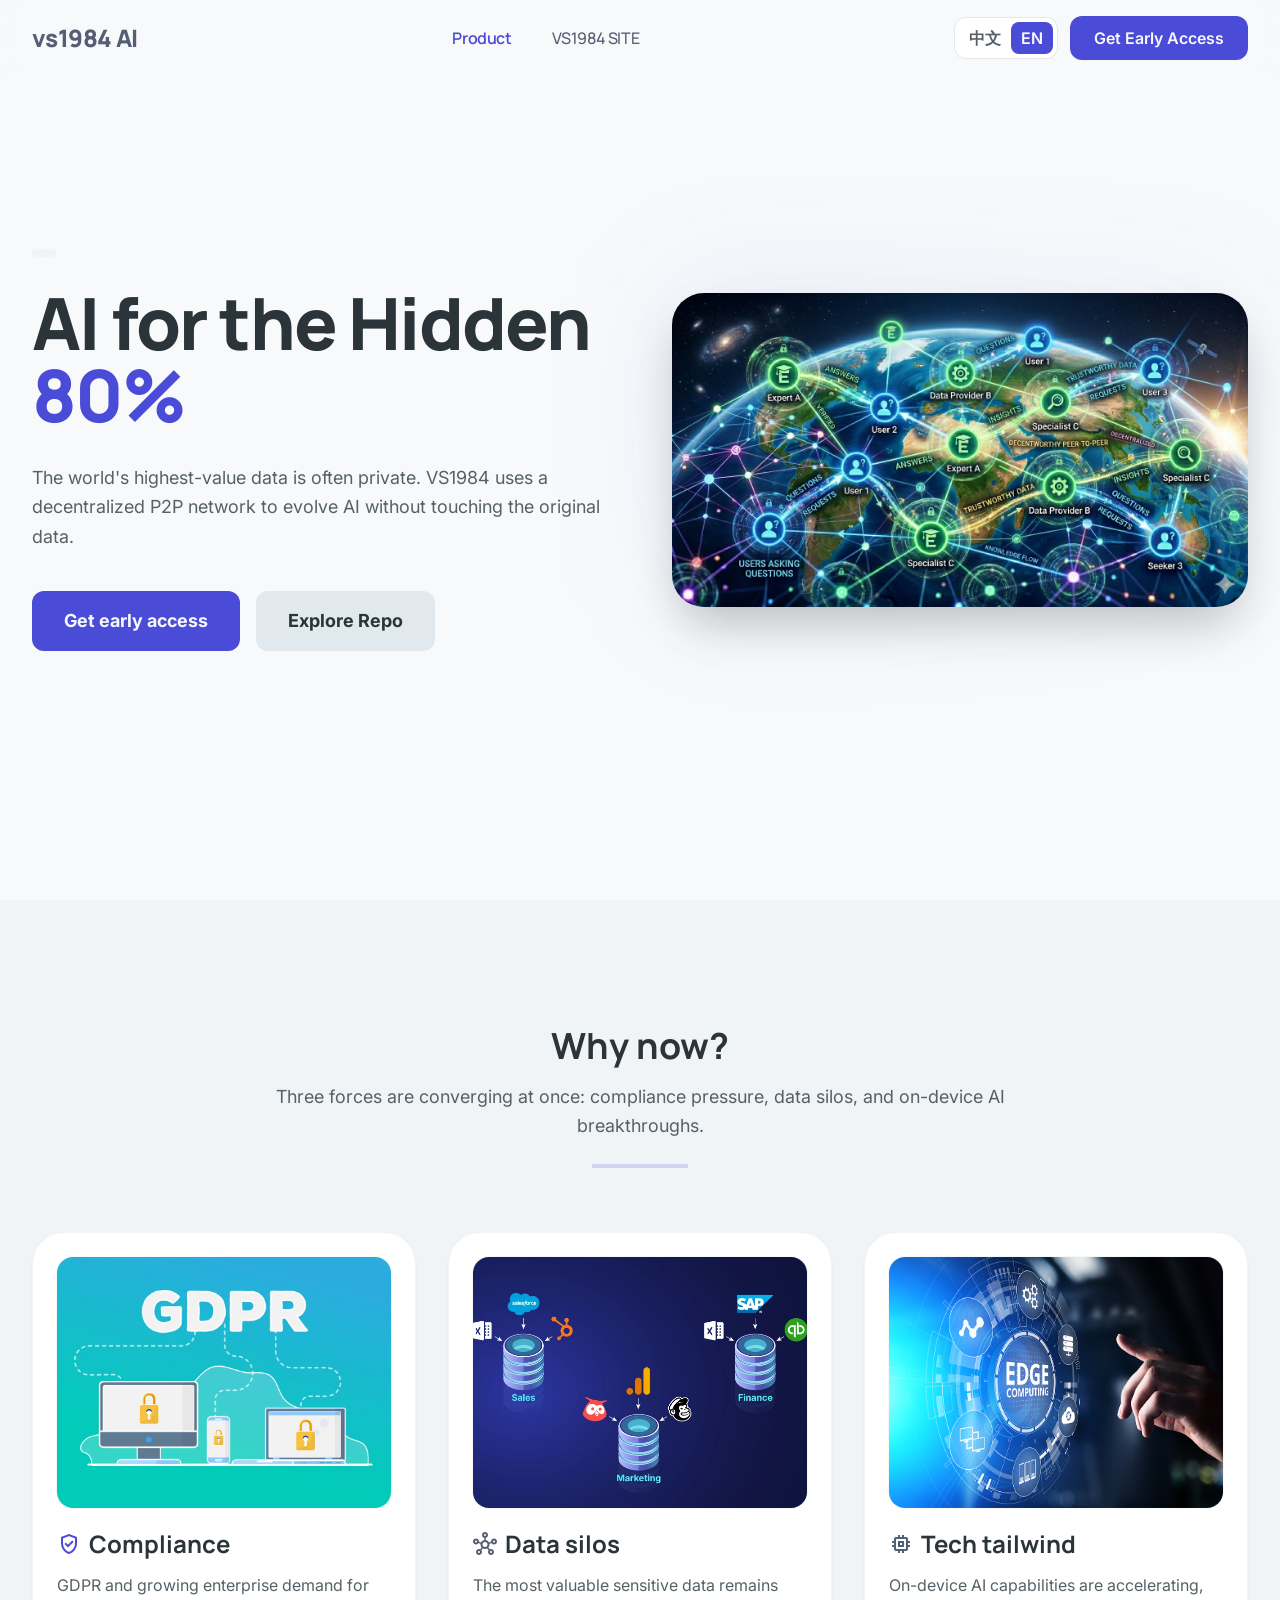
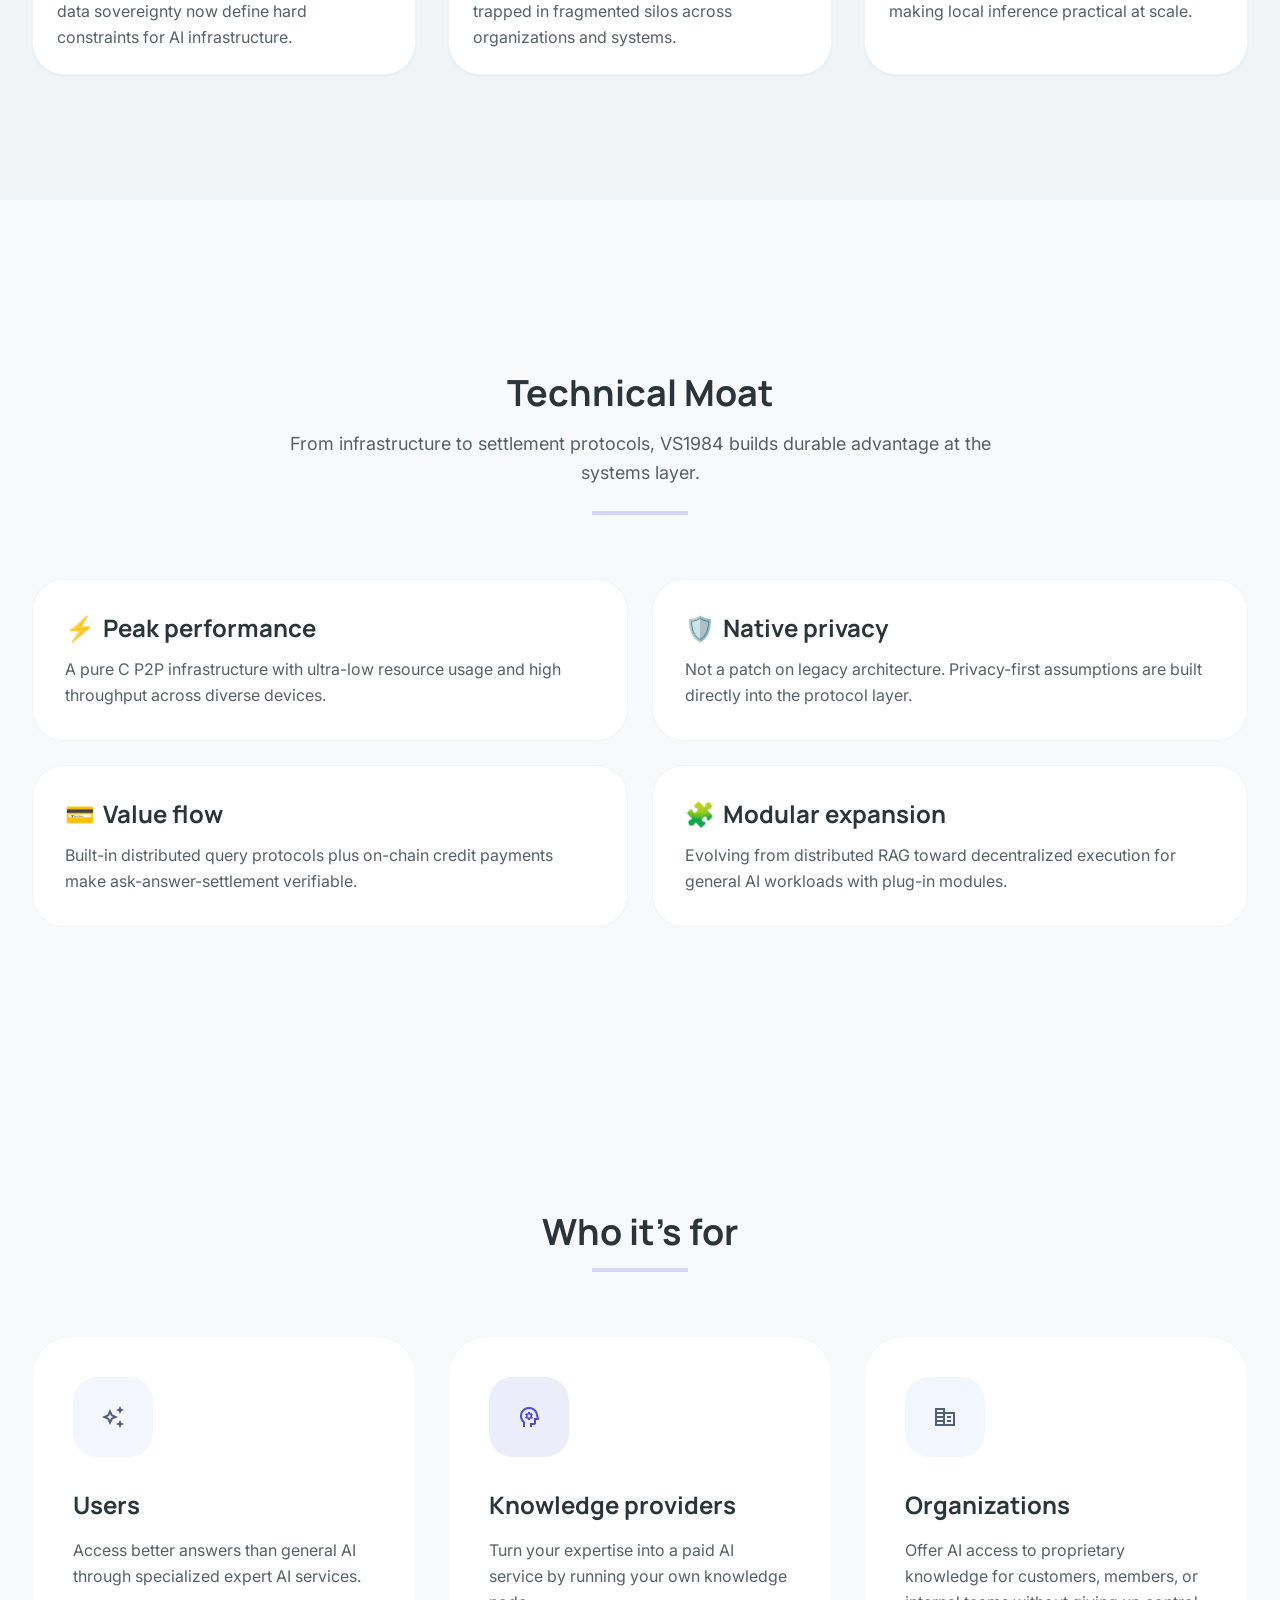
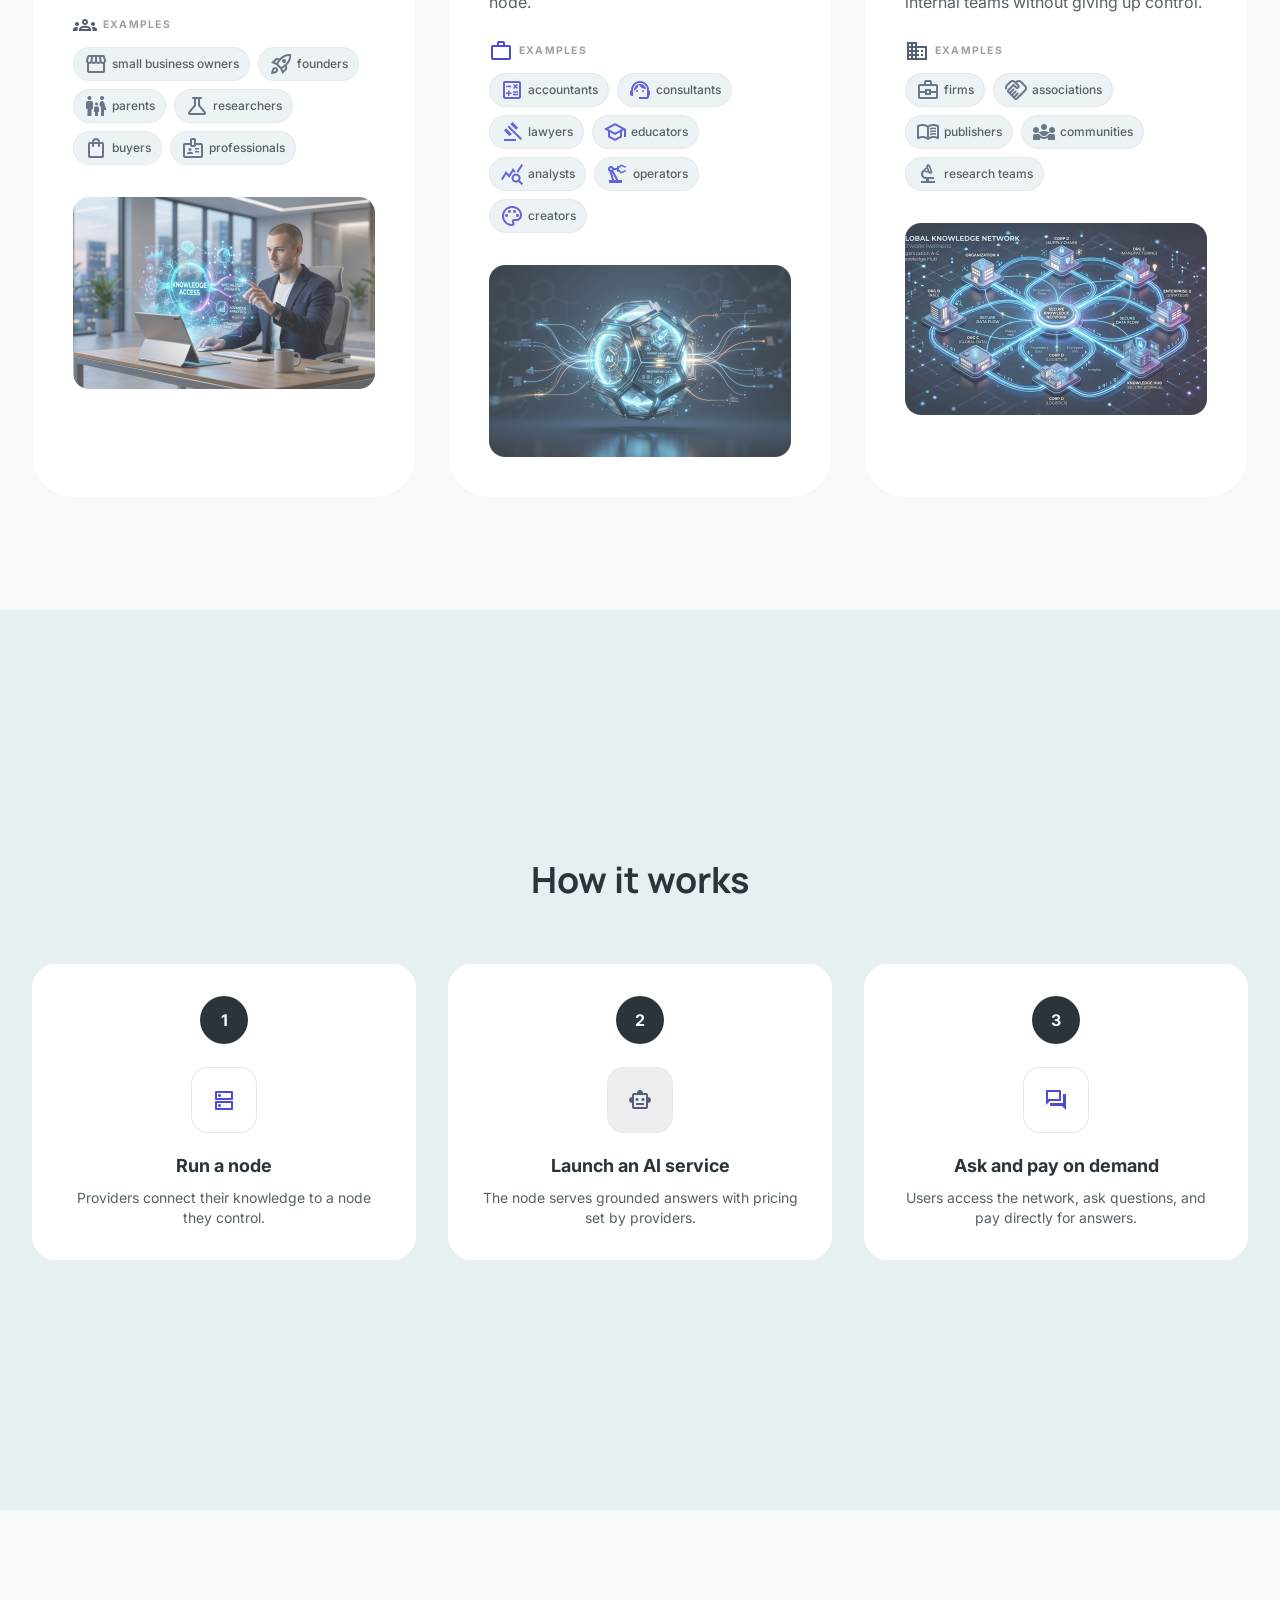
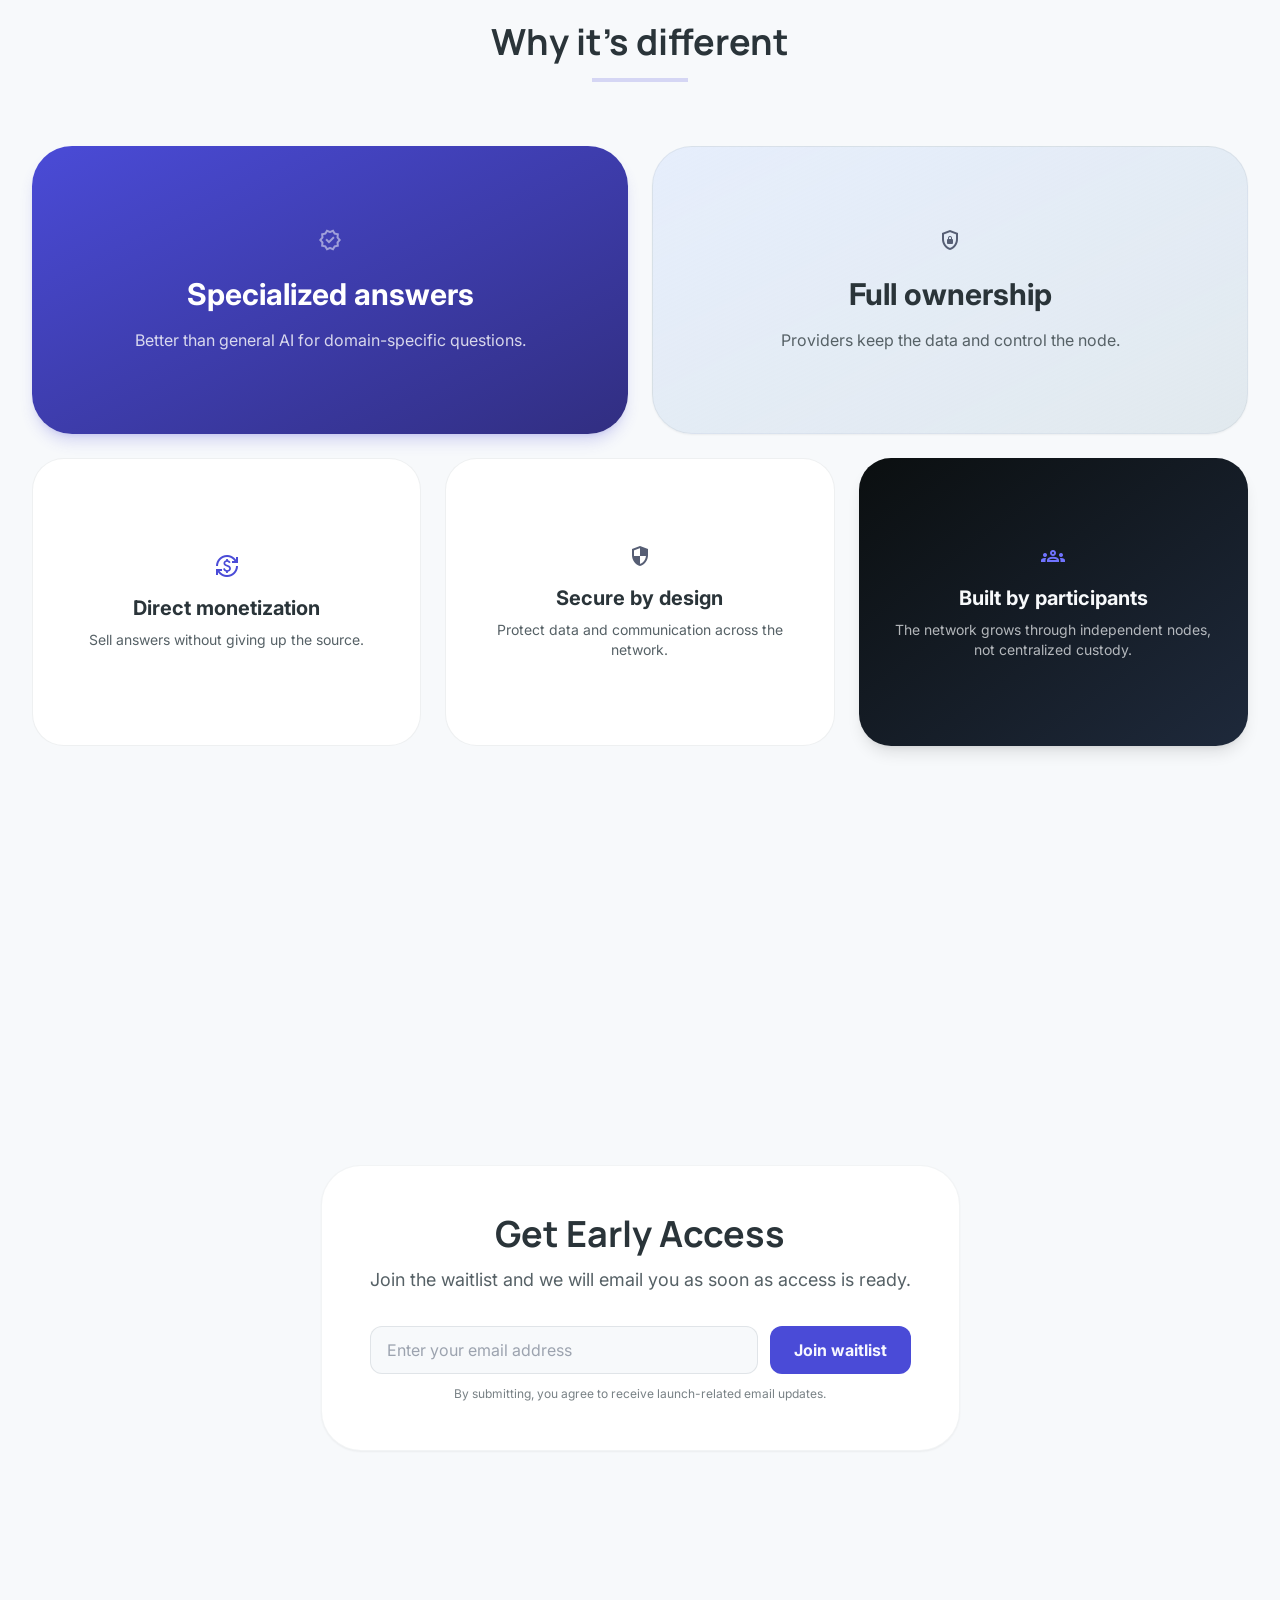
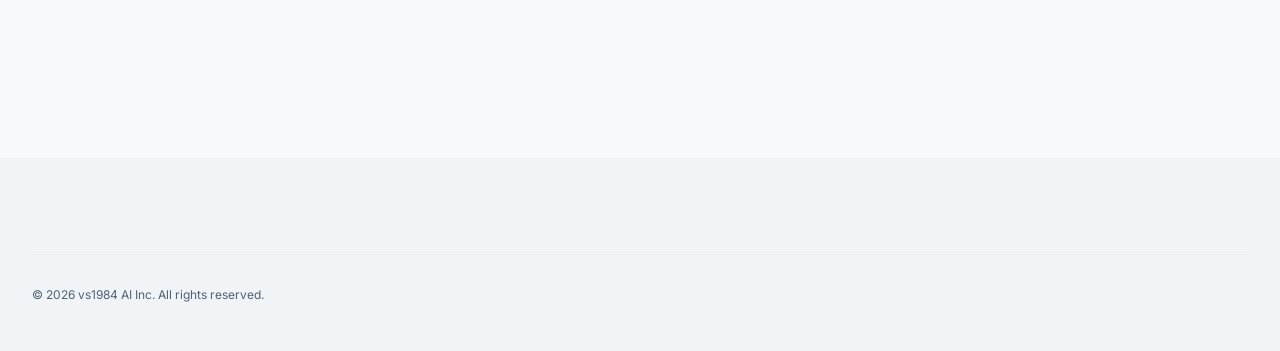
==== commit 997ce2a7: "update index page and images" ====
--- a/index.html
+++ b/index.html
@@ -1 +1 @@
-<!DOCTYPE html><html lang="zh-CN" class="scroll-smooth"><head><meta charSet="utf-8"/><meta name="viewport" content="width=device-width, initial-scale=1"/><link rel="preload" href="/p2p-ai-image.png" as="image"/><link rel="preload" href="/why-now-compliance.webp" as="image"/><link rel="preload" href="/why-now-silo.webp" as="image"/><link rel="preload" href="/why-now-edge.webp" as="image"/><link rel="preload" href="/users-illustration.png" as="image"/><link rel="preload" href="/providers-illustration.png" as="image"/><link rel="preload" href="/organizations-illustration.png" as="image"/><link rel="stylesheet" href="/_next/static/chunks/05cely29i7mur.css" data-precedence="next"/><link rel="preload" as="script" fetchPriority="low" href="/_next/static/chunks/15xrurgzs99gv.js"/><script src="/_next/static/chunks/0dgq26a5_oy.a.js" async=""></script><script src="/_next/static/chunks/0p4hb62n9babv.js" async=""></script><script src="/_next/static/chunks/16-iqxfcex_4_.js" async=""></script><script src="/_next/static/chunks/turbopack-0nszisfst64ni.js" async=""></script><script src="/_next/static/chunks/01xlw8hd842-c.js" async=""></script><script src="/_next/static/chunks/0_t29vi~hh.tn.js" async=""></script><script src="/_next/static/chunks/0hk.pawkj2mno.js" async=""></script><link rel="preload" href="https://fonts.googleapis.com/css2?family=Manrope:wght@400;500;600;700;800&amp;family=Inter:wght@400;500;600;700&amp;display=swap" as="style"/><link rel="preload" href="https://fonts.googleapis.com/css2?family=Material+Symbols+Outlined:wght,FILL@100..700,0..1&amp;display=swap" as="style"/><title>VS1984 AI</title><meta name="description" content="一个开放的 AI 网络：让任何人都能获取可信专家能力。"/><link rel="shortcut icon" href="/favicon.svg"/><link rel="icon" href="/favicon.svg"/><link rel="stylesheet" href="https://fonts.googleapis.com/css2?family=Manrope:wght@400;500;600;700;800&amp;family=Inter:wght@400;500;600;700&amp;display=swap"/><link rel="stylesheet" href="https://fonts.googleapis.com/css2?family=Material+Symbols+Outlined:wght,FILL@100..700,0..1&amp;display=swap"/><script src="/_next/static/chunks/03~yq9q893hmn.js" noModule=""></script></head><body class="bg-surface font-body text-on-surface selection:bg-tertiary/20"><div hidden=""><!--$--><!--/$--></div><nav class="fixed top-0 z-50 w-full bg-[#f7f9fb]/80 backdrop-blur-xl dark:bg-[#0b0f10]/80"><div class="mx-auto flex max-w-7xl items-center justify-between px-4 py-3 sm:px-6 sm:py-4 md:px-8"><div class="flex items-center gap-2"><span class="whitespace-nowrap font-headline text-xl font-extrabold tracking-tight text-[#565e74] sm:text-2xl dark:text-[#f7f9fb]">vs1984 AI</span></div><div class="hidden items-center gap-10 font-[&#x27;Manrope&#x27;] text-base font-medium tracking-tight md:flex"><a class="font-semibold text-[#4a4bd7] transition-colors duration-200" href="#">产品</a><a class="text-[#565e74] transition-colors duration-200 hover:text-[#4a4bd7] dark:text-[#a9b4b9]" href="https://vs1984.com/zh" target="_blank" rel="noreferrer">VS1984主页</a></div><div class="flex items-center gap-1.5 sm:gap-3"><div class="flex items-center rounded-xl border border-outline-variant/30 bg-surface-container-lowest p-0.5 sm:p-1"><a class="whitespace-nowrap rounded-lg bg-tertiary px-2 py-1 text-base font-semibold text-on-primary sm:px-2.5" href="/">中文</a><a class="whitespace-nowrap rounded-lg px-2 py-1 text-base font-semibold text-on-surface-variant transition-colors hover:text-tertiary sm:px-2.5" href="/en/">EN</a></div><a class="hidden whitespace-nowrap rounded-xl bg-tertiary px-3 py-1.5 text-base font-semibold text-on-primary transition-all hover:bg-tertiary-dim active:scale-95 sm:inline-flex sm:px-6 sm:py-2.5" href="#waitlist">获取抢先体验</a></div></div></nav><section class="relative overflow-hidden px-4 pb-16 pt-36 sm:px-6 sm:pt-40 lg:flex lg:min-h-[100svh] lg:items-center lg:px-8 lg:py-24"><div class="mx-auto flex max-w-7xl flex-col items-center gap-16 lg:flex-row"><div class="z-10 flex-1 text-left"><div class="mb-6 inline-flex items-center gap-2 rounded-full bg-surface-container-low px-3 py-1"></div><h1 class="mb-8 font-headline text-5xl font-extrabold leading-[1.1] tracking-tight text-on-surface lg:text-7xl">让 AI 触达隐匿的<span class="text-tertiary"> 80%</span></h1><p class="mb-10 max-w-xl text-lg leading-relaxed text-on-surface-variant">世界上最高价值的数据往往是私有的。VS1984 通过去中心化 P2P 网络，让 AI 在不触碰原始数据的前提下完成进化。</p><div class="flex flex-col gap-4 sm:flex-row"><a class="rounded-xl bg-tertiary px-8 py-4 text-center text-lg font-bold text-on-primary transition-colors hover:bg-tertiary-dim" href="#waitlist">获取抢先体验</a><a class="rounded-xl bg-surface-container-high px-8 py-4 text-center text-lg font-bold text-on-surface transition-colors hover:bg-surface-container-highest" href="https://github.com/YangV77" target="_blank" rel="noreferrer">查看仓库</a></div></div><div class="relative mx-auto aspect-[11/6] w-full max-w-2xl flex-1 lg:mx-0"><div class="absolute inset-0 rounded-[2rem] bg-gradient-to-br from-tertiary/10 to-transparent blur-3xl"></div><img alt="P2P AI 平台" class="relative z-10 h-full w-full rounded-[2rem] object-contain shadow-2xl" src="/p2p-ai-image.png"/></div></div></section><section class="bg-surface-container-low px-4 py-16 sm:px-6 lg:flex lg:min-h-[100svh] lg:items-center lg:px-8 lg:py-28"><div class="mx-auto max-w-7xl"><div class="mb-16 text-center"><h2 class="mb-4 font-headline text-4xl font-bold">为什么是现在？</h2><p class="mx-auto max-w-3xl text-lg leading-relaxed text-on-surface-variant">三个趋势正在同时发生：合规压力升级、数据孤岛加剧、终端算力爆发。</p><div class="mx-auto mt-6 h-1 w-24 bg-tertiary opacity-20"></div></div><div class="grid gap-8 md:grid-cols-3"><article class="rounded-[2rem] border border-outline-variant/15 bg-surface-container-lowest p-6 shadow-sm"><div class="mb-5 overflow-hidden rounded-2xl ring-1 ring-outline-variant/10"><img alt="欧盟 GDPR 标识与数据隐私图示" class="aspect-[4/3] w-full object-cover" src="/why-now-compliance.webp"/></div><h3 class="mb-3 flex items-center gap-2 font-headline text-2xl font-bold"><span class="material-symbols-outlined text-tertiary">verified_user</span>合规性</h3><p class="leading-relaxed text-on-surface-variant">应对 GDPR 及企业对数据主权日益增长的需求，成为 AI 基础设施的刚性约束。</p></article><article class="rounded-[2rem] border border-outline-variant/15 bg-surface-container-lowest p-6 shadow-sm"><div class="mb-5 overflow-hidden rounded-2xl ring-1 ring-outline-variant/10"><img alt="数据中心服务器，象征分散的数据孤岛" class="aspect-[4/3] w-full object-cover" src="/why-now-silo.webp"/></div><h3 class="mb-3 flex items-center gap-2 font-headline text-2xl font-bold"><span class="material-symbols-outlined text-primary">hub</span>孤岛问题</h3><p class="leading-relaxed text-on-surface-variant">最有价值的敏感数据长期处于碎片化孤岛，难以跨组织流动，也难以被 AI 安全利用。</p></article><article class="rounded-[2rem] border border-outline-variant/15 bg-surface-container-lowest p-6 shadow-sm"><div class="mb-5 overflow-hidden rounded-2xl ring-1 ring-outline-variant/10"><img alt="边缘计算示意图，代表终端侧 AI 推理能力" class="aspect-[4/3] w-full object-cover" src="/why-now-edge.webp"/></div><h3 class="mb-3 flex items-center gap-2 font-headline text-2xl font-bold"><span class="material-symbols-outlined text-secondary">memory</span>技术红利</h3><p class="leading-relaxed text-on-surface-variant">On-device AI 能力爆发，让本地推理成为现实，为“不移动数据、只分享答案”提供了工程基础。</p></article></div></div></section><section class="px-4 py-16 sm:px-6 lg:flex lg:min-h-[100svh] lg:items-center lg:px-8 lg:py-28"><div class="mx-auto max-w-7xl"><div class="mb-16 text-center"><h2 class="mb-4 font-headline text-4xl font-bold">硬核技术护城河</h2><p class="mx-auto max-w-3xl text-lg leading-relaxed text-on-surface-variant">从底层基础设施到价值结算协议，VS1984 以系统级能力构建长期竞争壁垒。</p><div class="mx-auto mt-6 h-1 w-24 bg-tertiary opacity-20"></div></div><div class="grid gap-6 md:grid-cols-2"><article class="rounded-[2rem] border border-outline-variant/15 bg-surface-container-lowest p-6 transition-all duration-300 hover:-translate-y-1 hover:shadow-lg sm:p-8"><h3 class="mb-3 flex items-center gap-2 font-headline text-2xl font-bold"><span aria-hidden="true">⚡️</span>极致性能</h3><p class="leading-relaxed text-on-surface-variant">纯 C 语言开发的 P2P 基础设施，具备极低资源占用与高吞吐表现，可在多类终端稳定运行。</p></article><article class="rounded-[2rem] border border-outline-variant/15 bg-surface-container-lowest p-6 transition-all duration-300 hover:-translate-y-1 hover:shadow-lg sm:p-8"><h3 class="mb-3 flex items-center gap-2 font-headline text-2xl font-bold"><span aria-hidden="true">🛡️</span>原生隐私</h3><p class="leading-relaxed text-on-surface-variant">不是在既有架构上“补丁式”加密，而是从协议层开始采用隐私优先设计，默认保障数据边界。</p></article><article class="rounded-[2rem] border border-outline-variant/15 bg-surface-container-lowest p-6 transition-all duration-300 hover:-translate-y-1 hover:shadow-lg sm:p-8"><h3 class="mb-3 flex items-center gap-2 font-headline text-2xl font-bold"><span aria-hidden="true">💳</span>价值流转</h3><p class="leading-relaxed text-on-surface-variant">内置分布式查询协议与链上信用支付系统，使“提问 - 回答 - 结算”在网络中可验证、可追踪、可执行。</p></article><article class="rounded-[2rem] border border-outline-variant/15 bg-surface-container-lowest p-6 transition-all duration-300 hover:-translate-y-1 hover:shadow-lg sm:p-8"><h3 class="mb-3 flex items-center gap-2 font-headline text-2xl font-bold"><span aria-hidden="true">🧩</span>模块化扩展</h3><p class="leading-relaxed text-on-surface-variant">从分布式 RAG 持续进化到任意 AI 工作负载的去中心化执行，能力可插拔、协议可扩展、生态可组合。</p></article></div></div></section><section class="px-4 py-16 sm:px-6 lg:flex lg:min-h-[100svh] lg:items-center lg:px-8 lg:py-28"><div class="mx-auto max-w-7xl"><div class="mb-16 text-center"><h2 class="mb-4 font-headline text-4xl font-bold">适合谁使用</h2><div class="mx-auto h-1 w-24 bg-tertiary opacity-20"></div></div><div class="grid gap-8 md:grid-cols-3"><div class="group rounded-[2.5rem] border border-outline-variant/10 bg-surface-container-lowest p-6 transition-all duration-500 hover:-translate-y-2 hover:bg-surface sm:p-10"><div class="mb-8 flex h-16 w-16 items-center justify-center rounded-3xl bg-primary-container/30 transition-transform group-hover:scale-110 sm:h-20 sm:w-20"><span class="material-symbols-outlined text-4xl text-primary">auto_awesome</span></div><h3 class="mb-4 font-headline text-2xl font-bold">用户</h3><p class="mb-4 leading-relaxed text-on-surface-variant">通过垂直专家 AI 服务，获得优于通用 AI 的答案。适合需要细分、务实且可信建议的人群。</p><div class="mt-6"><p class="mb-2.5 flex items-center gap-1.5 text-[0.65rem] font-bold uppercase tracking-[0.12em] text-on-surface-variant/60" id="examples-users"><span class="material-symbols-outlined text-[1rem] text-primary" aria-hidden="true">groups</span>示例</p><ul class="m-0 flex list-none flex-wrap gap-2 p-0" aria-labelledby="examples-users"><li class="inline-flex items-center gap-1 rounded-full border border-outline-variant/15 bg-surface-container-high/60 px-2.5 py-1 text-xs font-medium text-on-surface-variant"><span class="material-symbols-outlined shrink-0 text-[0.95rem] text-primary/85">storefront</span>中小企业主</li><li class="inline-flex items-center gap-1 rounded-full border border-outline-variant/15 bg-surface-container-high/60 px-2.5 py-1 text-xs font-medium text-on-surface-variant"><span class="material-symbols-outlined shrink-0 text-[0.95rem] text-primary/85">rocket_launch</span>创业者</li><li class="inline-flex items-center gap-1 rounded-full border border-outline-variant/15 bg-surface-container-high/60 px-2.5 py-1 text-xs font-medium text-on-surface-variant"><span class="material-symbols-outlined shrink-0 text-[0.95rem] text-primary/85">family_restroom</span>家长</li><li class="inline-flex items-center gap-1 rounded-full border border-outline-variant/15 bg-surface-container-high/60 px-2.5 py-1 text-xs font-medium text-on-surface-variant"><span class="material-symbols-outlined shrink-0 text-[0.95rem] text-primary/85">science</span>研究人员</li><li class="inline-flex items-center gap-1 rounded-full border border-outline-variant/15 bg-surface-container-high/60 px-2.5 py-1 text-xs font-medium text-on-surface-variant"><span class="material-symbols-outlined shrink-0 text-[0.95rem] text-primary/85">shopping_bag</span>采购者</li><li class="inline-flex items-center gap-1 rounded-full border border-outline-variant/15 bg-surface-container-high/60 px-2.5 py-1 text-xs font-medium text-on-surface-variant"><span class="material-symbols-outlined shrink-0 text-[0.95rem] text-primary/85">badge</span>专业人士</li></ul></div><img alt="用户插图" class="mt-8 h-48 w-full rounded-2xl object-cover opacity-80" src="/users-illustration.png"/></div><div class="group rounded-[2.5rem] border border-outline-variant/10 bg-surface-container-lowest p-6 transition-all duration-500 hover:-translate-y-2 hover:bg-surface sm:p-10"><div class="mb-8 flex h-16 w-16 items-center justify-center rounded-3xl bg-tertiary/10 transition-transform group-hover:scale-110 sm:h-20 sm:w-20"><span class="material-symbols-outlined text-4xl text-tertiary">psychology</span></div><h3 class="mb-4 font-headline text-2xl font-bold">知识提供方</h3><p class="mb-4 leading-relaxed text-on-surface-variant">运行你的知识节点，将专业经验变成可付费的 AI 服务；数据、逻辑与定价都由你掌控。</p><div class="mt-6"><p class="mb-2.5 flex items-center gap-1.5 text-[0.65rem] font-bold uppercase tracking-[0.12em] text-on-surface-variant/60" id="examples-providers"><span class="material-symbols-outlined text-[1rem] text-tertiary" aria-hidden="true">work</span>示例</p><ul class="m-0 flex list-none flex-wrap gap-2 p-0" aria-labelledby="examples-providers"><li class="inline-flex items-center gap-1 rounded-full border border-outline-variant/15 bg-surface-container-high/60 px-2.5 py-1 text-xs font-medium text-on-surface-variant"><span class="material-symbols-outlined shrink-0 text-[0.95rem] text-tertiary/85">calculate</span>会计师</li><li class="inline-flex items-center gap-1 rounded-full border border-outline-variant/15 bg-surface-container-high/60 px-2.5 py-1 text-xs font-medium text-on-surface-variant"><span class="material-symbols-outlined shrink-0 text-[0.95rem] text-tertiary/85">support_agent</span>顾问</li><li class="inline-flex items-center gap-1 rounded-full border border-outline-variant/15 bg-surface-container-high/60 px-2.5 py-1 text-xs font-medium text-on-surface-variant"><span class="material-symbols-outlined shrink-0 text-[0.95rem] text-tertiary/85">gavel</span>律师</li><li class="inline-flex items-center gap-1 rounded-full border border-outline-variant/15 bg-surface-container-high/60 px-2.5 py-1 text-xs font-medium text-on-surface-variant"><span class="material-symbols-outlined shrink-0 text-[0.95rem] text-tertiary/85">school</span>教育工作者</li><li class="inline-flex items-center gap-1 rounded-full border border-outline-variant/15 bg-surface-container-high/60 px-2.5 py-1 text-xs font-medium text-on-surface-variant"><span class="material-symbols-outlined shrink-0 text-[0.95rem] text-tertiary/85">query_stats</span>分析师</li><li class="inline-flex items-center gap-1 rounded-full border border-outline-variant/15 bg-surface-container-high/60 px-2.5 py-1 text-xs font-medium text-on-surface-variant"><span class="material-symbols-outlined shrink-0 text-[0.95rem] text-tertiary/85">precision_manufacturing</span>运营人员</li><li class="inline-flex items-center gap-1 rounded-full border border-outline-variant/15 bg-surface-container-high/60 px-2.5 py-1 text-xs font-medium text-on-surface-variant"><span class="material-symbols-outlined shrink-0 text-[0.95rem] text-tertiary/85">palette</span>创作者</li></ul></div><img alt="提供方插图" class="mt-8 h-48 w-full rounded-2xl object-cover opacity-80" src="/providers-illustration.png"/></div><div class="group rounded-[2.5rem] border border-outline-variant/10 bg-surface-container-lowest p-6 transition-all duration-500 hover:-translate-y-2 hover:bg-surface sm:p-10"><div class="mb-8 flex h-16 w-16 items-center justify-center rounded-3xl bg-secondary-container/30 transition-transform group-hover:scale-110 sm:h-20 sm:w-20"><span class="material-symbols-outlined text-4xl text-secondary">corporate_fare</span></div><h3 class="mb-4 font-headline text-2xl font-bold">组织机构</h3><p class="mb-4 leading-relaxed text-on-surface-variant">面向客户、成员或内部团队提供专有知识的 AI 访问能力，同时不失去数据与源头控制权。</p><div class="mt-6"><p class="mb-2.5 flex items-center gap-1.5 text-[0.65rem] font-bold uppercase tracking-[0.12em] text-on-surface-variant/60" id="examples-orgs"><span class="material-symbols-outlined text-[1rem] text-secondary" aria-hidden="true">domain</span>示例</p><ul class="m-0 flex list-none flex-wrap gap-2 p-0" aria-labelledby="examples-orgs"><li class="inline-flex items-center gap-1 rounded-full border border-outline-variant/15 bg-surface-container-high/60 px-2.5 py-1 text-xs font-medium text-on-surface-variant"><span class="material-symbols-outlined shrink-0 text-[0.95rem] text-secondary/85">business_center</span>企业</li><li class="inline-flex items-center gap-1 rounded-full border border-outline-variant/15 bg-surface-container-high/60 px-2.5 py-1 text-xs font-medium text-on-surface-variant"><span class="material-symbols-outlined shrink-0 text-[0.95rem] text-secondary/85">handshake</span>协会</li><li class="inline-flex items-center gap-1 rounded-full border border-outline-variant/15 bg-surface-container-high/60 px-2.5 py-1 text-xs font-medium text-on-surface-variant"><span class="material-symbols-outlined shrink-0 text-[0.95rem] text-secondary/85">menu_book</span>出版方</li><li class="inline-flex items-center gap-1 rounded-full border border-outline-variant/15 bg-surface-container-high/60 px-2.5 py-1 text-xs font-medium text-on-surface-variant"><span class="material-symbols-outlined shrink-0 text-[0.95rem] text-secondary/85">diversity_3</span>社群</li><li class="inline-flex items-center gap-1 rounded-full border border-outline-variant/15 bg-surface-container-high/60 px-2.5 py-1 text-xs font-medium text-on-surface-variant"><span class="material-symbols-outlined shrink-0 text-[0.95rem] text-secondary/85">biotech</span>研究团队</li></ul></div><img alt="组织插图" class="mt-8 h-48 w-full rounded-2xl object-cover opacity-80" src="/organizations-illustration.png"/></div></div></div></section><section class="bg-surface-container px-4 py-16 sm:px-6 lg:flex lg:min-h-[100svh] lg:items-center lg:px-8 lg:py-28"><div class="mx-auto max-w-7xl"><h2 class="mb-16 text-center font-headline text-4xl font-bold">工作方式</h2><div class="relative flex flex-col gap-8 md:flex-row"><div class="relative z-10 flex-1"><div class="flex h-full flex-col items-center rounded-3xl bg-surface-container-lowest p-8 text-center"><div class="mb-6 flex h-12 w-12 items-center justify-center rounded-full bg-on-surface font-bold text-surface">1</div><div class="mb-5 flex h-16 w-16 items-center justify-center rounded-2xl bg-tertiary/12 ring-1 ring-tertiary/15"><span class="material-symbols-outlined text-[2.25rem] text-tertiary">dns</span></div><h4 class="mb-2 text-lg font-bold">运行节点</h4><p class="text-sm text-on-surface-variant">提供方将知识接入自己控制的节点。</p></div></div><div class="relative z-10 flex-1"><div class="flex h-full flex-col items-center rounded-3xl bg-surface-container-lowest p-8 text-center"><div class="mb-6 flex h-12 w-12 items-center justify-center rounded-full bg-on-surface font-bold text-surface">2</div><div class="mb-5 flex h-16 w-16 items-center justify-center rounded-2xl bg-primary/10 ring-1 ring-primary/15"><span class="material-symbols-outlined text-[2.25rem] text-primary">smart_toy</span></div><h4 class="mb-2 text-lg font-bold">发布 AI 服务</h4><p class="text-sm text-on-surface-variant">节点基于该专业知识输出答案，且可自主定价，不必交出底层数据。</p></div></div><div class="relative z-10 flex-1"><div class="flex h-full flex-col items-center rounded-3xl bg-surface-container-lowest p-8 text-center"><div class="mb-6 flex h-12 w-12 items-center justify-center rounded-full bg-on-surface font-bold text-surface">3</div><div class="mb-5 flex h-16 w-16 items-center justify-center rounded-2xl bg-tertiary/12 ring-1 ring-tertiary/15"><span class="material-symbols-outlined text-[2.25rem] text-tertiary">question_answer</span></div><h4 class="mb-2 text-lg font-bold">按需提问与付费</h4><p class="text-sm text-on-surface-variant">用户接入网络、提出问题，并直接为答案付费。</p></div></div></div></div></section><section class="px-4 py-16 sm:px-6 lg:flex lg:min-h-[100svh] lg:items-center lg:px-8 lg:py-28"><div class="mx-auto max-w-7xl"><div class="mb-16 text-center"><h2 class="mb-4 font-headline text-4xl font-bold">为什么它不一样</h2><div class="mx-auto h-1 w-24 bg-tertiary opacity-20"></div></div><div class="grid h-auto grid-cols-1 gap-6 md:h-[600px] md:grid-cols-6 md:grid-rows-2"><div class="group flex flex-col items-center justify-center rounded-[2.5rem] bg-gradient-to-br from-tertiary to-indigo-900 p-10 text-center text-white shadow-lg shadow-tertiary/20 md:col-span-3"><span class="material-symbols-outlined mb-6 origin-center text-5xl opacity-50 transition-all duration-300 group-hover:scale-110 group-hover:opacity-100">verified</span><h3 class="mb-4 text-3xl font-bold">更专业的答案</h3><p class="mx-auto max-w-md opacity-80">面对垂直领域问题，效果优于通用 AI。</p></div><div class="group flex flex-col items-center justify-center rounded-[2.5rem] border border-outline-variant/20 bg-gradient-to-br from-secondary-container/50 to-surface-container-high p-10 text-center shadow-sm md:col-span-3"><span class="material-symbols-outlined mb-6 origin-center text-5xl text-primary transition-transform duration-300 group-hover:scale-110">shield_lock</span><h3 class="mb-4 text-3xl font-bold text-on-surface">完整所有权</h3><p class="mx-auto max-w-md text-on-surface-variant">提供方持有数据并掌控节点运行。</p></div><div class="group flex flex-col justify-center rounded-[2rem] border border-outline-variant/20 bg-surface-container-lowest p-8 text-center transition-all duration-300 hover:border-tertiary/40 hover:shadow-md md:col-span-2"><span class="material-symbols-outlined mb-4 text-4xl text-tertiary transition-transform duration-300 group-hover:scale-110">currency_exchange</span><h4 class="mb-2 text-xl font-bold text-on-surface">直接变现</h4><p class="text-sm text-on-surface-variant">无需让渡源头能力，也可销售答案。</p></div><div class="group flex flex-col justify-center rounded-[2rem] border border-outline-variant/20 bg-surface-container-lowest p-8 text-center transition-all duration-300 hover:border-primary/40 hover:shadow-md md:col-span-2"><span class="material-symbols-outlined mb-4 text-4xl text-primary transition-transform duration-300 group-hover:scale-110">security</span><h4 class="mb-2 text-xl font-bold text-on-surface">安全内建</h4><p class="text-sm text-on-surface-variant">在全网范围内保护数据与通信。</p></div><div class="group flex flex-col justify-center rounded-[2rem] bg-gradient-to-br from-inverse-surface to-slate-800 p-8 text-center text-surface shadow-lg md:col-span-2"><span class="material-symbols-outlined mb-4 text-4xl text-tertiary-fixed transition-transform duration-300 group-hover:scale-110">groups</span><h4 class="mb-2 text-xl font-bold">由参与者共同构建</h4><p class="text-sm opacity-70">网络通过独立节点扩展，而非中心化托管。</p></div></div></div></section><section class="px-4 py-16 sm:px-6 lg:flex lg:min-h-[100svh] lg:items-center lg:px-8 lg:py-28" id="waitlist"><div class="mx-auto max-w-4xl rounded-[2.5rem] border border-outline-variant/15 bg-surface-container-lowest p-6 shadow-sm sm:p-12"><div class="mb-8 text-center"><h2 class="mb-3 font-headline text-3xl font-bold sm:text-4xl">获取抢先体验</h2><p class="text-base text-on-surface-variant sm:text-lg">留下邮箱，产品准备好后我们会第一时间通知你。</p></div><form class="mx-auto max-w-2xl"><div class="flex flex-col gap-3 sm:flex-row"><input autoComplete="email" class="h-12 w-full rounded-xl border border-outline-variant/30 bg-surface px-4 text-base text-on-surface outline-none transition-colors focus:border-tertiary" placeholder="输入你的邮箱地址" required="" type="email" value=""/><button class="h-12 shrink-0 rounded-xl bg-tertiary px-6 text-base font-bold text-on-primary transition-colors hover:bg-tertiary-dim disabled:cursor-not-allowed disabled:opacity-70" type="submit">加入候补名单</button></div><p class="mt-3 text-center text-xs text-on-surface-variant/80">提交即表示你同意接收与产品上线相关的邮件通知。</p></form></div></section><footer class="w-full bg-[#f0f4f7] px-4 py-12 sm:px-6 lg:px-8 dark:bg-[#0b0f10]"><div class="mx-auto mt-12 max-w-7xl border-t border-outline-variant/10 pt-8"><p class="text-xs text-[#526075] dark:text-[#a9b4b9]">© 2026 vs1984 AI Inc. 保留所有权利。</p></div></footer><!--$--><!--/$--><script src="/_next/static/chunks/15xrurgzs99gv.js" id="_R_" async=""></script><script>(self.__next_f=self.__next_f||[]).push([0])</script><script>self.__next_f.push([1,"1:\"$Sreact.fragment\"\n2:I[39756,[\"/_next/static/chunks/01xlw8hd842-c.js\",\"/_next/static/chunks/0_t29vi~hh.tn.js\"],\"default\"]\n3:I[37457,[\"/_next/static/chunks/01xlw8hd842-c.js\",\"/_next/static/chunks/0_t29vi~hh.tn.js\"],\"default\"]\n4:I[22016,[\"/_next/static/chunks/01xlw8hd842-c.js\",\"/_next/static/chunks/0_t29vi~hh.tn.js\",\"/_next/static/chunks/0hk.pawkj2mno.js\"],\"\"]\n10:I[68027,[\"/_next/static/chunks/01xlw8hd842-c.js\",\"/_next/static/chunks/0_t29vi~hh.tn.js\"],\"default\",1]\n:HL[\"/_next/static/chunks/05cely29i7mur.css\",\"style\"]\n:HL[\"https://fonts.googleapis.com/css2?family=Manrope:wght@400;500;600;700;800\u0026family=Inter:wght@400;500;600;700\u0026display=swap\",\"style\"]\n:HL[\"https://fonts.googleapis.com/css2?family=Material+Symbols+Outlined:wght,FILL@100..700,0..1\u0026display=swap\",\"style\"]\n"])</script><script>self.__next_f.push([1,"0:{\"P\":null,\"c\":[\"\",\"\"],\"q\":\"\",\"i\":false,\"f\":[[[\"\",{\"children\":[\"__PAGE__\",{}]},\"$undefined\",\"$undefined\",16],[[\"$\",\"$1\",\"c\",{\"children\":[[[\"$\",\"link\",\"0\",{\"rel\":\"stylesheet\",\"href\":\"/_next/static/chunks/05cely29i7mur.css\",\"precedence\":\"next\",\"crossOrigin\":\"$undefined\",\"nonce\":\"$undefined\"}],[\"$\",\"script\",\"script-0\",{\"src\":\"/_next/static/chunks/01xlw8hd842-c.js\",\"async\":true,\"nonce\":\"$undefined\"}],[\"$\",\"script\",\"script-1\",{\"src\":\"/_next/static/chunks/0_t29vi~hh.tn.js\",\"async\":true,\"nonce\":\"$undefined\"}]],[\"$\",\"html\",null,{\"lang\":\"zh-CN\",\"className\":\"scroll-smooth\",\"children\":[[\"$\",\"head\",null,{\"children\":[[\"$\",\"link\",null,{\"rel\":\"stylesheet\",\"href\":\"https://fonts.googleapis.com/css2?family=Manrope:wght@400;500;600;700;800\u0026family=Inter:wght@400;500;600;700\u0026display=swap\"}],[\"$\",\"link\",null,{\"rel\":\"stylesheet\",\"href\":\"https://fonts.googleapis.com/css2?family=Material+Symbols+Outlined:wght,FILL@100..700,0..1\u0026display=swap\"}]]}],[\"$\",\"body\",null,{\"className\":\"bg-surface font-body text-on-surface selection:bg-tertiary/20\",\"children\":[\"$\",\"$L2\",null,{\"parallelRouterKey\":\"children\",\"error\":\"$undefined\",\"errorStyles\":\"$undefined\",\"errorScripts\":\"$undefined\",\"template\":[\"$\",\"$L3\",null,{}],\"templateStyles\":\"$undefined\",\"templateScripts\":\"$undefined\",\"notFound\":[[[\"$\",\"title\",null,{\"children\":\"404: This page could not be found.\"}],[\"$\",\"div\",null,{\"style\":{\"fontFamily\":\"system-ui,\\\"Segoe UI\\\",Roboto,Helvetica,Arial,sans-serif,\\\"Apple Color Emoji\\\",\\\"Segoe UI Emoji\\\"\",\"height\":\"100vh\",\"textAlign\":\"center\",\"display\":\"flex\",\"flexDirection\":\"column\",\"alignItems\":\"center\",\"justifyContent\":\"center\"},\"children\":[\"$\",\"div\",null,{\"children\":[[\"$\",\"style\",null,{\"dangerouslySetInnerHTML\":{\"__html\":\"body{color:#000;background:#fff;margin:0}.next-error-h1{border-right:1px solid rgba(0,0,0,.3)}@media (prefers-color-scheme:dark){body{color:#fff;background:#000}.next-error-h1{border-right:1px solid rgba(255,255,255,.3)}}\"}}],[\"$\",\"h1\",null,{\"className\":\"next-error-h1\",\"style\":{\"display\":\"inline-block\",\"margin\":\"0 20px 0 0\",\"padding\":\"0 23px 0 0\",\"fontSize\":24,\"fontWeight\":500,\"verticalAlign\":\"top\",\"lineHeight\":\"49px\"},\"children\":404}],[\"$\",\"div\",null,{\"style\":{\"display\":\"inline-block\"},\"children\":[\"$\",\"h2\",null,{\"style\":{\"fontSize\":14,\"fontWeight\":400,\"lineHeight\":\"49px\",\"margin\":0},\"children\":\"This page could not be found.\"}]}]]}]}]],[]],\"forbidden\":\"$undefined\",\"unauthorized\":\"$undefined\"}]}]]}]]}],{\"children\":[[\"$\",\"$1\",\"c\",{\"children\":[[[\"$\",\"nav\",null,{\"className\":\"fixed top-0 z-50 w-full bg-[#f7f9fb]/80 backdrop-blur-xl dark:bg-[#0b0f10]/80\",\"children\":[\"$\",\"div\",null,{\"className\":\"mx-auto flex max-w-7xl items-center justify-between px-4 py-3 sm:px-6 sm:py-4 md:px-8\",\"children\":[[\"$\",\"div\",null,{\"className\":\"flex items-center gap-2\",\"children\":[\"$\",\"span\",null,{\"className\":\"whitespace-nowrap font-headline text-xl font-extrabold tracking-tight text-[#565e74] sm:text-2xl dark:text-[#f7f9fb]\",\"children\":\"vs1984 AI\"}]}],[\"$\",\"div\",null,{\"className\":\"hidden items-center gap-10 font-['Manrope'] text-base font-medium tracking-tight md:flex\",\"children\":[[\"$\",\"a\",null,{\"className\":\"font-semibold text-[#4a4bd7] transition-colors duration-200\",\"href\":\"#\",\"children\":\"产品\"}],[\"$\",\"a\",null,{\"className\":\"text-[#565e74] transition-colors duration-200 hover:text-[#4a4bd7] dark:text-[#a9b4b9]\",\"href\":\"https://vs1984.com/zh\",\"target\":\"_blank\",\"rel\":\"noreferrer\",\"children\":\"VS1984主页\"}]]}],[\"$\",\"div\",null,{\"className\":\"flex items-center gap-1.5 sm:gap-3\",\"children\":[[\"$\",\"div\",null,{\"className\":\"flex items-center rounded-xl border border-outline-variant/30 bg-surface-container-lowest p-0.5 sm:p-1\",\"children\":[[\"$\",\"$L4\",null,{\"className\":\"whitespace-nowrap rounded-lg bg-tertiary px-2 py-1 text-base font-semibold text-on-primary sm:px-2.5\",\"href\":\"/\",\"children\":\"中文\"}],[\"$\",\"$L4\",null,{\"className\":\"whitespace-nowrap rounded-lg px-2 py-1 text-base font-semibold text-on-surface-variant transition-colors hover:text-tertiary sm:px-2.5\",\"href\":\"/en\",\"children\":\"EN\"}]]}],[\"$\",\"a\",null,{\"className\":\"hidden whitespace-nowrap rounded-xl bg-tertiary px-3 py-1.5 text-base font-semibold text-on-primary transition-all hover:bg-tertiary-dim active:scale-95 sm:inline-flex sm:px-6 sm:py-2.5\",\"href\":\"#waitlist\",\"children\":\"获取抢先体验\"}]]}]]}]}],[\"$\",\"section\",null,{\"className\":\"relative overflow-hidden px-4 pb-16 pt-36 sm:px-6 sm:pt-40 lg:flex lg:min-h-[100svh] lg:items-center lg:px-8 lg:py-24\",\"children\":\"$L5\"}],\"$L6\",\"$L7\",\"$L8\",\"$L9\",\"$La\",\"$Lb\",\"$Lc\"],[\"$Ld\"],\"$Le\"]}],{},null,false,null]},null,false,null],\"$Lf\",false]],\"m\":\"$undefined\",\"G\":[\"$10\",[\"$L11\"]],\"S\":true,\"h\":null,\"s\":\"$undefined\",\"l\":\"$undefined\",\"p\":\"$undefined\",\"d\":\"$undefined\",\"b\":\"O_2GML57GJg3lv6temMlf\"}\n"])</script><script>self.__next_f.push([1,"18:I[42054,[\"/_next/static/chunks/01xlw8hd842-c.js\",\"/_next/static/chunks/0_t29vi~hh.tn.js\",\"/_next/static/chunks/0hk.pawkj2mno.js\"],\"default\"]\n19:I[97367,[\"/_next/static/chunks/01xlw8hd842-c.js\",\"/_next/static/chunks/0_t29vi~hh.tn.js\"],\"OutletBoundary\"]\n1a:\"$Sreact.suspense\"\n1c:I[97367,[\"/_next/static/chunks/01xlw8hd842-c.js\",\"/_next/static/chunks/0_t29vi~hh.tn.js\"],\"ViewportBoundary\"]\n1e:I[97367,[\"/_next/static/chunks/01xlw8hd842-c.js\",\"/_next/static/chunks/0_t29vi~hh.tn.js\"],\"MetadataBoundary\"]\n:HL[\"/p2p-ai-image.png\",\"image\"]\n:HL[\"/why-now-compliance.webp\",\"image\"]\n:HL[\"/why-now-silo.webp\",\"image\"]\n:HL[\"/why-now-edge.webp\",\"image\"]\n:HL[\"/users-illustration.png\",\"image\"]\n"])</script><script>self.__next_f.push([1,"5:[\"$\",\"div\",null,{\"className\":\"mx-auto flex max-w-7xl flex-col items-center gap-16 lg:flex-row\",\"children\":[[\"$\",\"div\",null,{\"className\":\"z-10 flex-1 text-left\",\"children\":[[\"$\",\"div\",null,{\"className\":\"mb-6 inline-flex items-center gap-2 rounded-full bg-surface-container-low px-3 py-1\"}],[\"$\",\"h1\",null,{\"className\":\"mb-8 font-headline text-5xl font-extrabold leading-[1.1] tracking-tight text-on-surface lg:text-7xl\",\"children\":[\"让 AI 触达隐匿的\",[\"$\",\"span\",null,{\"className\":\"text-tertiary\",\"children\":\" 80%\"}]]}],[\"$\",\"p\",null,{\"className\":\"mb-10 max-w-xl text-lg leading-relaxed text-on-surface-variant\",\"children\":\"世界上最高价值的数据往往是私有的。VS1984 通过去中心化 P2P 网络，让 AI 在不触碰原始数据的前提下完成进化。\"}],[\"$\",\"div\",null,{\"className\":\"flex flex-col gap-4 sm:flex-row\",\"children\":[[\"$\",\"a\",null,{\"className\":\"rounded-xl bg-tertiary px-8 py-4 text-center text-lg font-bold text-on-primary transition-colors hover:bg-tertiary-dim\",\"href\":\"#waitlist\",\"children\":\"获取抢先体验\"}],[\"$\",\"a\",null,{\"className\":\"rounded-xl bg-surface-container-high px-8 py-4 text-center text-lg font-bold text-on-surface transition-colors hover:bg-surface-container-highest\",\"href\":\"https://github.com/YangV77\",\"target\":\"_blank\",\"rel\":\"noreferrer\",\"children\":\"查看仓库\"}]]}]]}],[\"$\",\"div\",null,{\"className\":\"relative mx-auto aspect-[11/6] w-full max-w-2xl flex-1 lg:mx-0\",\"children\":[[\"$\",\"div\",null,{\"className\":\"absolute inset-0 rounded-[2rem] bg-gradient-to-br from-tertiary/10 to-transparent blur-3xl\"}],[\"$\",\"img\",null,{\"alt\":\"P2P AI 平台\",\"className\":\"relative z-10 h-full w-full rounded-[2rem] object-contain shadow-2xl\",\"src\":\"/p2p-ai-image.png\"}]]}]]}]\n"])</script><script>self.__next_f.push([1,"6:[\"$\",\"section\",null,{\"className\":\"bg-surface-container-low px-4 py-16 sm:px-6 lg:flex lg:min-h-[100svh] lg:items-center lg:px-8 lg:py-28\",\"children\":[\"$\",\"div\",null,{\"className\":\"mx-auto max-w-7xl\",\"children\":[[\"$\",\"div\",null,{\"className\":\"mb-16 text-center\",\"children\":[[\"$\",\"h2\",null,{\"className\":\"mb-4 font-headline text-4xl font-bold\",\"children\":\"为什么是现在？\"}],[\"$\",\"p\",null,{\"className\":\"mx-auto max-w-3xl text-lg leading-relaxed text-on-surface-variant\",\"children\":\"三个趋势正在同时发生：合规压力升级、数据孤岛加剧、终端算力爆发。\"}],[\"$\",\"div\",null,{\"className\":\"mx-auto mt-6 h-1 w-24 bg-tertiary opacity-20\"}]]}],[\"$\",\"div\",null,{\"className\":\"grid gap-8 md:grid-cols-3\",\"children\":[[\"$\",\"article\",null,{\"className\":\"rounded-[2rem] border border-outline-variant/15 bg-surface-container-lowest p-6 shadow-sm\",\"children\":[[\"$\",\"div\",null,{\"className\":\"mb-5 overflow-hidden rounded-2xl ring-1 ring-outline-variant/10\",\"children\":[\"$\",\"img\",null,{\"alt\":\"欧盟 GDPR 标识与数据隐私图示\",\"className\":\"aspect-[4/3] w-full object-cover\",\"src\":\"/why-now-compliance.webp\"}]}],[\"$\",\"h3\",null,{\"className\":\"mb-3 flex items-center gap-2 font-headline text-2xl font-bold\",\"children\":[[\"$\",\"span\",null,{\"className\":\"material-symbols-outlined text-tertiary\",\"children\":\"verified_user\"}],\"合规性\"]}],[\"$\",\"p\",null,{\"className\":\"leading-relaxed text-on-surface-variant\",\"children\":\"应对 GDPR 及企业对数据主权日益增长的需求，成为 AI 基础设施的刚性约束。\"}]]}],[\"$\",\"article\",null,{\"className\":\"rounded-[2rem] border border-outline-variant/15 bg-surface-container-lowest p-6 shadow-sm\",\"children\":[[\"$\",\"div\",null,{\"className\":\"mb-5 overflow-hidden rounded-2xl ring-1 ring-outline-variant/10\",\"children\":[\"$\",\"img\",null,{\"alt\":\"数据中心服务器，象征分散的数据孤岛\",\"className\":\"aspect-[4/3] w-full object-cover\",\"src\":\"/why-now-silo.webp\"}]}],[\"$\",\"h3\",null,{\"className\":\"mb-3 flex items-center gap-2 font-headline text-2xl font-bold\",\"children\":[[\"$\",\"span\",null,{\"className\":\"material-symbols-outlined text-primary\",\"children\":\"hub\"}],\"孤岛问题\"]}],[\"$\",\"p\",null,{\"className\":\"leading-relaxed text-on-surface-variant\",\"children\":\"最有价值的敏感数据长期处于碎片化孤岛，难以跨组织流动，也难以被 AI 安全利用。\"}]]}],[\"$\",\"article\",null,{\"className\":\"rounded-[2rem] border border-outline-variant/15 bg-surface-container-lowest p-6 shadow-sm\",\"children\":[[\"$\",\"div\",null,{\"className\":\"mb-5 overflow-hidden rounded-2xl ring-1 ring-outline-variant/10\",\"children\":[\"$\",\"img\",null,{\"alt\":\"边缘计算示意图，代表终端侧 AI 推理能力\",\"className\":\"aspect-[4/3] w-full object-cover\",\"src\":\"/why-now-edge.webp\"}]}],[\"$\",\"h3\",null,{\"className\":\"mb-3 flex items-center gap-2 font-headline text-2xl font-bold\",\"children\":[[\"$\",\"span\",null,{\"className\":\"material-symbols-outlined text-secondary\",\"children\":\"memory\"}],\"技术红利\"]}],[\"$\",\"p\",null,{\"className\":\"leading-relaxed text-on-surface-variant\",\"children\":\"On-device AI 能力爆发，让本地推理成为现实，为“不移动数据、只分享答案”提供了工程基础。\"}]]}]]}]]}]}]\n"])</script><script>self.__next_f.push([1,"7:[\"$\",\"section\",null,{\"className\":\"px-4 py-16 sm:px-6 lg:flex lg:min-h-[100svh] lg:items-center lg:px-8 lg:py-28\",\"children\":[\"$\",\"div\",null,{\"className\":\"mx-auto max-w-7xl\",\"children\":[[\"$\",\"div\",null,{\"className\":\"mb-16 text-center\",\"children\":[[\"$\",\"h2\",null,{\"className\":\"mb-4 font-headline text-4xl font-bold\",\"children\":\"硬核技术护城河\"}],[\"$\",\"p\",null,{\"className\":\"mx-auto max-w-3xl text-lg leading-relaxed text-on-surface-variant\",\"children\":\"从底层基础设施到价值结算协议，VS1984 以系统级能力构建长期竞争壁垒。\"}],[\"$\",\"div\",null,{\"className\":\"mx-auto mt-6 h-1 w-24 bg-tertiary opacity-20\"}]]}],[\"$\",\"div\",null,{\"className\":\"grid gap-6 md:grid-cols-2\",\"children\":[[\"$\",\"article\",null,{\"className\":\"rounded-[2rem] border border-outline-variant/15 bg-surface-container-lowest p-6 transition-all duration-300 hover:-translate-y-1 hover:shadow-lg sm:p-8\",\"children\":[[\"$\",\"h3\",null,{\"className\":\"mb-3 flex items-center gap-2 font-headline text-2xl font-bold\",\"children\":[[\"$\",\"span\",null,{\"aria-hidden\":\"true\",\"children\":\"⚡️\"}],\"极致性能\"]}],[\"$\",\"p\",null,{\"className\":\"leading-relaxed text-on-surface-variant\",\"children\":\"纯 C 语言开发的 P2P 基础设施，具备极低资源占用与高吞吐表现，可在多类终端稳定运行。\"}]]}],[\"$\",\"article\",null,{\"className\":\"rounded-[2rem] border border-outline-variant/15 bg-surface-container-lowest p-6 transition-all duration-300 hover:-translate-y-1 hover:shadow-lg sm:p-8\",\"children\":[[\"$\",\"h3\",null,{\"className\":\"mb-3 flex items-center gap-2 font-headline text-2xl font-bold\",\"children\":[[\"$\",\"span\",null,{\"aria-hidden\":\"true\",\"children\":\"🛡️\"}],\"原生隐私\"]}],[\"$\",\"p\",null,{\"className\":\"leading-relaxed text-on-surface-variant\",\"children\":\"不是在既有架构上“补丁式”加密，而是从协议层开始采用隐私优先设计，默认保障数据边界。\"}]]}],[\"$\",\"article\",null,{\"className\":\"rounded-[2rem] border border-outline-variant/15 bg-surface-container-lowest p-6 transition-all duration-300 hover:-translate-y-1 hover:shadow-lg sm:p-8\",\"children\":[[\"$\",\"h3\",null,{\"className\":\"mb-3 flex items-center gap-2 font-headline text-2xl font-bold\",\"children\":[[\"$\",\"span\",null,{\"aria-hidden\":\"true\",\"children\":\"💳\"}],\"价值流转\"]}],[\"$\",\"p\",null,{\"className\":\"leading-relaxed text-on-surface-variant\",\"children\":\"内置分布式查询协议与链上信用支付系统，使“提问 - 回答 - 结算”在网络中可验证、可追踪、可执行。\"}]]}],[\"$\",\"article\",null,{\"className\":\"rounded-[2rem] border border-outline-variant/15 bg-surface-container-lowest p-6 transition-all duration-300 hover:-translate-y-1 hover:shadow-lg sm:p-8\",\"children\":[[\"$\",\"h3\",null,{\"className\":\"mb-3 flex items-center gap-2 font-headline text-2xl font-bold\",\"children\":[[\"$\",\"span\",null,{\"aria-hidden\":\"true\",\"children\":\"🧩\"}],\"模块化扩展\"]}],[\"$\",\"p\",null,{\"className\":\"leading-relaxed text-on-surface-variant\",\"children\":\"从分布式 RAG 持续进化到任意 AI 工作负载的去中心化执行，能力可插拔、协议可扩展、生态可组合。\"}]]}]]}]]}]}]\n"])</script><script>self.__next_f.push([1,"8:[\"$\",\"section\",null,{\"className\":\"px-4 py-16 sm:px-6 lg:flex lg:min-h-[100svh] lg:items-center lg:px-8 lg:py-28\",\"children\":[\"$\",\"div\",null,{\"className\":\"mx-auto max-w-7xl\",\"children\":[[\"$\",\"div\",null,{\"className\":\"mb-16 text-center\",\"children\":[[\"$\",\"h2\",null,{\"className\":\"mb-4 font-headline text-4xl font-bold\",\"children\":\"适合谁使用\"}],[\"$\",\"div\",null,{\"className\":\"mx-auto h-1 w-24 bg-tertiary opacity-20\"}]]}],[\"$\",\"div\",null,{\"className\":\"grid gap-8 md:grid-cols-3\",\"children\":[[\"$\",\"div\",null,{\"className\":\"group rounded-[2.5rem] border border-outline-variant/10 bg-surface-container-lowest p-6 transition-all duration-500 hover:-translate-y-2 hover:bg-surface sm:p-10\",\"children\":[[\"$\",\"div\",null,{\"className\":\"mb-8 flex h-16 w-16 items-center justify-center rounded-3xl bg-primary-container/30 transition-transform group-hover:scale-110 sm:h-20 sm:w-20\",\"children\":[\"$\",\"span\",null,{\"className\":\"material-symbols-outlined text-4xl text-primary\",\"children\":\"auto_awesome\"}]}],[\"$\",\"h3\",null,{\"className\":\"mb-4 font-headline text-2xl font-bold\",\"children\":\"用户\"}],[\"$\",\"p\",null,{\"className\":\"mb-4 leading-relaxed text-on-surface-variant\",\"children\":\"通过垂直专家 AI 服务，获得优于通用 AI 的答案。适合需要细分、务实且可信建议的人群。\"}],[\"$\",\"div\",null,{\"className\":\"mt-6\",\"children\":[[\"$\",\"p\",null,{\"className\":\"mb-2.5 flex items-center gap-1.5 text-[0.65rem] font-bold uppercase tracking-[0.12em] text-on-surface-variant/60\",\"id\":\"examples-users\",\"children\":[[\"$\",\"span\",null,{\"className\":\"material-symbols-outlined text-[1rem] text-primary\",\"aria-hidden\":\"true\",\"children\":\"groups\"}],\"示例\"]}],[\"$\",\"ul\",null,{\"className\":\"m-0 flex list-none flex-wrap gap-2 p-0\",\"aria-labelledby\":\"examples-users\",\"children\":[[\"$\",\"li\",null,{\"className\":\"inline-flex items-center gap-1 rounded-full border border-outline-variant/15 bg-surface-container-high/60 px-2.5 py-1 text-xs font-medium text-on-surface-variant\",\"children\":[[\"$\",\"span\",null,{\"className\":\"material-symbols-outlined shrink-0 text-[0.95rem] text-primary/85\",\"children\":\"storefront\"}],\"中小企业主\"]}],[\"$\",\"li\",null,{\"className\":\"inline-flex items-center gap-1 rounded-full border border-outline-variant/15 bg-surface-container-high/60 px-2.5 py-1 text-xs font-medium text-on-surface-variant\",\"children\":[[\"$\",\"span\",null,{\"className\":\"material-symbols-outlined shrink-0 text-[0.95rem] text-primary/85\",\"children\":\"rocket_launch\"}],\"创业者\"]}],[\"$\",\"li\",null,{\"className\":\"inline-flex items-center gap-1 rounded-full border border-outline-variant/15 bg-surface-container-high/60 px-2.5 py-1 text-xs font-medium text-on-surface-variant\",\"children\":[[\"$\",\"span\",null,{\"className\":\"material-symbols-outlined shrink-0 text-[0.95rem] text-primary/85\",\"children\":\"family_restroom\"}],\"家长\"]}],[\"$\",\"li\",null,{\"className\":\"inline-flex items-center gap-1 rounded-full border border-outline-variant/15 bg-surface-container-high/60 px-2.5 py-1 text-xs font-medium text-on-surface-variant\",\"children\":[[\"$\",\"span\",null,{\"className\":\"material-symbols-outlined shrink-0 text-[0.95rem] text-primary/85\",\"children\":\"science\"}],\"研究人员\"]}],[\"$\",\"li\",null,{\"className\":\"inline-flex items-center gap-1 rounded-full border border-outline-variant/15 bg-surface-container-high/60 px-2.5 py-1 text-xs font-medium text-on-surface-variant\",\"children\":[[\"$\",\"span\",null,{\"className\":\"material-symbols-outlined shrink-0 text-[0.95rem] text-primary/85\",\"children\":\"shopping_bag\"}],\"采购者\"]}],[\"$\",\"li\",null,{\"className\":\"inline-flex items-center gap-1 rounded-full border border-outline-variant/15 bg-surface-container-high/60 px-2.5 py-1 text-xs font-medium text-on-surface-variant\",\"children\":[[\"$\",\"span\",null,{\"className\":\"material-symbols-outlined shrink-0 text-[0.95rem] text-primary/85\",\"children\":\"badge\"}],\"专业人士\"]}]]}]]}],[\"$\",\"img\",null,{\"alt\":\"用户插图\",\"className\":\"mt-8 h-48 w-full rounded-2xl object-cover opacity-80\",\"src\":\"/users-illustration.png\"}]]}],[\"$\",\"div\",null,{\"className\":\"group rounded-[2.5rem] border border-outline-variant/10 bg-surface-container-lowest p-6 transition-all duration-500 hover:-translate-y-2 hover:bg-surface sm:p-10\",\"children\":[\"$L12\",\"$L13\",\"$L14\",\"$L15\",\"$L16\"]}],\"$L17\"]}]]}]}]\n"])</script><script>self.__next_f.push([1,"9:[\"$\",\"section\",null,{\"className\":\"bg-surface-container px-4 py-16 sm:px-6 lg:flex lg:min-h-[100svh] lg:items-center lg:px-8 lg:py-28\",\"children\":[\"$\",\"div\",null,{\"className\":\"mx-auto max-w-7xl\",\"children\":[[\"$\",\"h2\",null,{\"className\":\"mb-16 text-center font-headline text-4xl font-bold\",\"children\":\"工作方式\"}],[\"$\",\"div\",null,{\"className\":\"relative flex flex-col gap-8 md:flex-row\",\"children\":[[\"$\",\"div\",null,{\"className\":\"relative z-10 flex-1\",\"children\":[\"$\",\"div\",null,{\"className\":\"flex h-full flex-col items-center rounded-3xl bg-surface-container-lowest p-8 text-center\",\"children\":[[\"$\",\"div\",null,{\"className\":\"mb-6 flex h-12 w-12 items-center justify-center rounded-full bg-on-surface font-bold text-surface\",\"children\":\"1\"}],[\"$\",\"div\",null,{\"className\":\"mb-5 flex h-16 w-16 items-center justify-center rounded-2xl bg-tertiary/12 ring-1 ring-tertiary/15\",\"children\":[\"$\",\"span\",null,{\"className\":\"material-symbols-outlined text-[2.25rem] text-tertiary\",\"children\":\"dns\"}]}],[\"$\",\"h4\",null,{\"className\":\"mb-2 text-lg font-bold\",\"children\":\"运行节点\"}],[\"$\",\"p\",null,{\"className\":\"text-sm text-on-surface-variant\",\"children\":\"提供方将知识接入自己控制的节点。\"}]]}]}],[\"$\",\"div\",null,{\"className\":\"relative z-10 flex-1\",\"children\":[\"$\",\"div\",null,{\"className\":\"flex h-full flex-col items-center rounded-3xl bg-surface-container-lowest p-8 text-center\",\"children\":[[\"$\",\"div\",null,{\"className\":\"mb-6 flex h-12 w-12 items-center justify-center rounded-full bg-on-surface font-bold text-surface\",\"children\":\"2\"}],[\"$\",\"div\",null,{\"className\":\"mb-5 flex h-16 w-16 items-center justify-center rounded-2xl bg-primary/10 ring-1 ring-primary/15\",\"children\":[\"$\",\"span\",null,{\"className\":\"material-symbols-outlined text-[2.25rem] text-primary\",\"children\":\"smart_toy\"}]}],[\"$\",\"h4\",null,{\"className\":\"mb-2 text-lg font-bold\",\"children\":\"发布 AI 服务\"}],[\"$\",\"p\",null,{\"className\":\"text-sm text-on-surface-variant\",\"children\":\"节点基于该专业知识输出答案，且可自主定价，不必交出底层数据。\"}]]}]}],[\"$\",\"div\",null,{\"className\":\"relative z-10 flex-1\",\"children\":[\"$\",\"div\",null,{\"className\":\"flex h-full flex-col items-center rounded-3xl bg-surface-container-lowest p-8 text-center\",\"children\":[[\"$\",\"div\",null,{\"className\":\"mb-6 flex h-12 w-12 items-center justify-center rounded-full bg-on-surface font-bold text-surface\",\"children\":\"3\"}],[\"$\",\"div\",null,{\"className\":\"mb-5 flex h-16 w-16 items-center justify-center rounded-2xl bg-tertiary/12 ring-1 ring-tertiary/15\",\"children\":[\"$\",\"span\",null,{\"className\":\"material-symbols-outlined text-[2.25rem] text-tertiary\",\"children\":\"question_answer\"}]}],[\"$\",\"h4\",null,{\"className\":\"mb-2 text-lg font-bold\",\"children\":\"按需提问与付费\"}],[\"$\",\"p\",null,{\"className\":\"text-sm text-on-surface-variant\",\"children\":\"用户接入网络、提出问题，并直接为答案付费。\"}]]}]}]]}]]}]}]\n"])</script><script>self.__next_f.push([1,"a:[\"$\",\"section\",null,{\"className\":\"px-4 py-16 sm:px-6 lg:flex lg:min-h-[100svh] lg:items-center lg:px-8 lg:py-28\",\"children\":[\"$\",\"div\",null,{\"className\":\"mx-auto max-w-7xl\",\"children\":[[\"$\",\"div\",null,{\"className\":\"mb-16 text-center\",\"children\":[[\"$\",\"h2\",null,{\"className\":\"mb-4 font-headline text-4xl font-bold\",\"children\":\"为什么它不一样\"}],[\"$\",\"div\",null,{\"className\":\"mx-auto h-1 w-24 bg-tertiary opacity-20\"}]]}],[\"$\",\"div\",null,{\"className\":\"grid h-auto grid-cols-1 gap-6 md:h-[600px] md:grid-cols-6 md:grid-rows-2\",\"children\":[[\"$\",\"div\",null,{\"className\":\"group flex flex-col items-center justify-center rounded-[2.5rem] bg-gradient-to-br from-tertiary to-indigo-900 p-10 text-center text-white shadow-lg shadow-tertiary/20 md:col-span-3\",\"children\":[[\"$\",\"span\",null,{\"className\":\"material-symbols-outlined mb-6 origin-center text-5xl opacity-50 transition-all duration-300 group-hover:scale-110 group-hover:opacity-100\",\"children\":\"verified\"}],[\"$\",\"h3\",null,{\"className\":\"mb-4 text-3xl font-bold\",\"children\":\"更专业的答案\"}],[\"$\",\"p\",null,{\"className\":\"mx-auto max-w-md opacity-80\",\"children\":\"面对垂直领域问题，效果优于通用 AI。\"}]]}],[\"$\",\"div\",null,{\"className\":\"group flex flex-col items-center justify-center rounded-[2.5rem] border border-outline-variant/20 bg-gradient-to-br from-secondary-container/50 to-surface-container-high p-10 text-center shadow-sm md:col-span-3\",\"children\":[[\"$\",\"span\",null,{\"className\":\"material-symbols-outlined mb-6 origin-center text-5xl text-primary transition-transform duration-300 group-hover:scale-110\",\"children\":\"shield_lock\"}],[\"$\",\"h3\",null,{\"className\":\"mb-4 text-3xl font-bold text-on-surface\",\"children\":\"完整所有权\"}],[\"$\",\"p\",null,{\"className\":\"mx-auto max-w-md text-on-surface-variant\",\"children\":\"提供方持有数据并掌控节点运行。\"}]]}],[\"$\",\"div\",null,{\"className\":\"group flex flex-col justify-center rounded-[2rem] border border-outline-variant/20 bg-surface-container-lowest p-8 text-center transition-all duration-300 hover:border-tertiary/40 hover:shadow-md md:col-span-2\",\"children\":[[\"$\",\"span\",null,{\"className\":\"material-symbols-outlined mb-4 text-4xl text-tertiary transition-transform duration-300 group-hover:scale-110\",\"children\":\"currency_exchange\"}],[\"$\",\"h4\",null,{\"className\":\"mb-2 text-xl font-bold text-on-surface\",\"children\":\"直接变现\"}],[\"$\",\"p\",null,{\"className\":\"text-sm text-on-surface-variant\",\"children\":\"无需让渡源头能力，也可销售答案。\"}]]}],[\"$\",\"div\",null,{\"className\":\"group flex flex-col justify-center rounded-[2rem] border border-outline-variant/20 bg-surface-container-lowest p-8 text-center transition-all duration-300 hover:border-primary/40 hover:shadow-md md:col-span-2\",\"children\":[[\"$\",\"span\",null,{\"className\":\"material-symbols-outlined mb-4 text-4xl text-primary transition-transform duration-300 group-hover:scale-110\",\"children\":\"security\"}],[\"$\",\"h4\",null,{\"className\":\"mb-2 text-xl font-bold text-on-surface\",\"children\":\"安全内建\"}],[\"$\",\"p\",null,{\"className\":\"text-sm text-on-surface-variant\",\"children\":\"在全网范围内保护数据与通信。\"}]]}],[\"$\",\"div\",null,{\"className\":\"group flex flex-col justify-center rounded-[2rem] bg-gradient-to-br from-inverse-surface to-slate-800 p-8 text-center text-surface shadow-lg md:col-span-2\",\"children\":[[\"$\",\"span\",null,{\"className\":\"material-symbols-outlined mb-4 text-4xl text-tertiary-fixed transition-transform duration-300 group-hover:scale-110\",\"children\":\"groups\"}],[\"$\",\"h4\",null,{\"className\":\"mb-2 text-xl font-bold\",\"children\":\"由参与者共同构建\"}],[\"$\",\"p\",null,{\"className\":\"text-sm opacity-70\",\"children\":\"网络通过独立节点扩展，而非中心化托管。\"}]]}]]}]]}]}]\n"])</script><script>self.__next_f.push([1,"b:[\"$\",\"$L18\",null,{\"locale\":\"zh\"}]\nc:[\"$\",\"footer\",null,{\"className\":\"w-full bg-[#f0f4f7] px-4 py-12 sm:px-6 lg:px-8 dark:bg-[#0b0f10]\",\"children\":[\"$\",\"div\",null,{\"className\":\"mx-auto mt-12 max-w-7xl border-t border-outline-variant/10 pt-8\",\"children\":[\"$\",\"p\",null,{\"className\":\"text-xs text-[#526075] dark:text-[#a9b4b9]\",\"children\":\"© 2026 vs1984 AI Inc. 保留所有权利。\"}]}]}]\nd:[\"$\",\"script\",\"script-0\",{\"src\":\"/_next/static/chunks/0hk.pawkj2mno.js\",\"async\":true,\"nonce\":\"$undefined\"}]\ne:[\"$\",\"$L19\",null,{\"children\":[\"$\",\"$1a\",null,{\"name\":\"Next.MetadataOutlet\",\"children\":\"$@1b\"}]}]\nf:[\"$\",\"$1\",\"h\",{\"children\":[null,[\"$\",\"$L1c\",null,{\"children\":\"$L1d\"}],[\"$\",\"div\",null,{\"hidden\":true,\"children\":[\"$\",\"$L1e\",null,{\"children\":[\"$\",\"$1a\",null,{\"name\":\"Next.Metadata\",\"children\":\"$L1f\"}]}]}],null]}]\n11:[\"$\",\"link\",\"0\",{\"rel\":\"stylesheet\",\"href\":\"/_next/static/chunks/05cely29i7mur.css\",\"precedence\":\"next\",\"crossOrigin\":\"$undefined\",\"nonce\":\"$undefined\"}]\n"])</script><script>self.__next_f.push([1,":HL[\"/providers-illustration.png\",\"image\"]\n:HL[\"/organizations-illustration.png\",\"image\"]\n12:[\"$\",\"div\",null,{\"className\":\"mb-8 flex h-16 w-16 items-center justify-center rounded-3xl bg-tertiary/10 transition-transform group-hover:scale-110 sm:h-20 sm:w-20\",\"children\":[\"$\",\"span\",null,{\"className\":\"material-symbols-outlined text-4xl text-tertiary\",\"children\":\"psychology\"}]}]\n13:[\"$\",\"h3\",null,{\"className\":\"mb-4 font-headline text-2xl font-bold\",\"children\":\"知识提供方\"}]\n14:[\"$\",\"p\",null,{\"className\":\"mb-4 leading-relaxed text-on-surface-variant\",\"children\":\"运行你的知识节点，将专业经验变成可付费的 AI 服务；数据、逻辑与定价都由你掌控。\"}]\n"])</script><script>self.__next_f.push([1,"15:[\"$\",\"div\",null,{\"className\":\"mt-6\",\"children\":[[\"$\",\"p\",null,{\"className\":\"mb-2.5 flex items-center gap-1.5 text-[0.65rem] font-bold uppercase tracking-[0.12em] text-on-surface-variant/60\",\"id\":\"examples-providers\",\"children\":[[\"$\",\"span\",null,{\"className\":\"material-symbols-outlined text-[1rem] text-tertiary\",\"aria-hidden\":\"true\",\"children\":\"work\"}],\"示例\"]}],[\"$\",\"ul\",null,{\"className\":\"m-0 flex list-none flex-wrap gap-2 p-0\",\"aria-labelledby\":\"examples-providers\",\"children\":[[\"$\",\"li\",null,{\"className\":\"inline-flex items-center gap-1 rounded-full border border-outline-variant/15 bg-surface-container-high/60 px-2.5 py-1 text-xs font-medium text-on-surface-variant\",\"children\":[[\"$\",\"span\",null,{\"className\":\"material-symbols-outlined shrink-0 text-[0.95rem] text-tertiary/85\",\"children\":\"calculate\"}],\"会计师\"]}],[\"$\",\"li\",null,{\"className\":\"inline-flex items-center gap-1 rounded-full border border-outline-variant/15 bg-surface-container-high/60 px-2.5 py-1 text-xs font-medium text-on-surface-variant\",\"children\":[[\"$\",\"span\",null,{\"className\":\"material-symbols-outlined shrink-0 text-[0.95rem] text-tertiary/85\",\"children\":\"support_agent\"}],\"顾问\"]}],[\"$\",\"li\",null,{\"className\":\"inline-flex items-center gap-1 rounded-full border border-outline-variant/15 bg-surface-container-high/60 px-2.5 py-1 text-xs font-medium text-on-surface-variant\",\"children\":[[\"$\",\"span\",null,{\"className\":\"material-symbols-outlined shrink-0 text-[0.95rem] text-tertiary/85\",\"children\":\"gavel\"}],\"律师\"]}],[\"$\",\"li\",null,{\"className\":\"inline-flex items-center gap-1 rounded-full border border-outline-variant/15 bg-surface-container-high/60 px-2.5 py-1 text-xs font-medium text-on-surface-variant\",\"children\":[[\"$\",\"span\",null,{\"className\":\"material-symbols-outlined shrink-0 text-[0.95rem] text-tertiary/85\",\"children\":\"school\"}],\"教育工作者\"]}],[\"$\",\"li\",null,{\"className\":\"inline-flex items-center gap-1 rounded-full border border-outline-variant/15 bg-surface-container-high/60 px-2.5 py-1 text-xs font-medium text-on-surface-variant\",\"children\":[[\"$\",\"span\",null,{\"className\":\"material-symbols-outlined shrink-0 text-[0.95rem] text-tertiary/85\",\"children\":\"query_stats\"}],\"分析师\"]}],[\"$\",\"li\",null,{\"className\":\"inline-flex items-center gap-1 rounded-full border border-outline-variant/15 bg-surface-container-high/60 px-2.5 py-1 text-xs font-medium text-on-surface-variant\",\"children\":[[\"$\",\"span\",null,{\"className\":\"material-symbols-outlined shrink-0 text-[0.95rem] text-tertiary/85\",\"children\":\"precision_manufacturing\"}],\"运营人员\"]}],[\"$\",\"li\",null,{\"className\":\"inline-flex items-center gap-1 rounded-full border border-outline-variant/15 bg-surface-container-high/60 px-2.5 py-1 text-xs font-medium text-on-surface-variant\",\"children\":[[\"$\",\"span\",null,{\"className\":\"material-symbols-outlined shrink-0 text-[0.95rem] text-tertiary/85\",\"children\":\"palette\"}],\"创作者\"]}]]}]]}]\n"])</script><script>self.__next_f.push([1,"16:[\"$\",\"img\",null,{\"alt\":\"提供方插图\",\"className\":\"mt-8 h-48 w-full rounded-2xl object-cover opacity-80\",\"src\":\"/providers-illustration.png\"}]\n"])</script><script>self.__next_f.push([1,"17:[\"$\",\"div\",null,{\"className\":\"group rounded-[2.5rem] border border-outline-variant/10 bg-surface-container-lowest p-6 transition-all duration-500 hover:-translate-y-2 hover:bg-surface sm:p-10\",\"children\":[[\"$\",\"div\",null,{\"className\":\"mb-8 flex h-16 w-16 items-center justify-center rounded-3xl bg-secondary-container/30 transition-transform group-hover:scale-110 sm:h-20 sm:w-20\",\"children\":[\"$\",\"span\",null,{\"className\":\"material-symbols-outlined text-4xl text-secondary\",\"children\":\"corporate_fare\"}]}],[\"$\",\"h3\",null,{\"className\":\"mb-4 font-headline text-2xl font-bold\",\"children\":\"组织机构\"}],[\"$\",\"p\",null,{\"className\":\"mb-4 leading-relaxed text-on-surface-variant\",\"children\":\"面向客户、成员或内部团队提供专有知识的 AI 访问能力，同时不失去数据与源头控制权。\"}],[\"$\",\"div\",null,{\"className\":\"mt-6\",\"children\":[[\"$\",\"p\",null,{\"className\":\"mb-2.5 flex items-center gap-1.5 text-[0.65rem] font-bold uppercase tracking-[0.12em] text-on-surface-variant/60\",\"id\":\"examples-orgs\",\"children\":[[\"$\",\"span\",null,{\"className\":\"material-symbols-outlined text-[1rem] text-secondary\",\"aria-hidden\":\"true\",\"children\":\"domain\"}],\"示例\"]}],[\"$\",\"ul\",null,{\"className\":\"m-0 flex list-none flex-wrap gap-2 p-0\",\"aria-labelledby\":\"examples-orgs\",\"children\":[[\"$\",\"li\",null,{\"className\":\"inline-flex items-center gap-1 rounded-full border border-outline-variant/15 bg-surface-container-high/60 px-2.5 py-1 text-xs font-medium text-on-surface-variant\",\"children\":[[\"$\",\"span\",null,{\"className\":\"material-symbols-outlined shrink-0 text-[0.95rem] text-secondary/85\",\"children\":\"business_center\"}],\"企业\"]}],[\"$\",\"li\",null,{\"className\":\"inline-flex items-center gap-1 rounded-full border border-outline-variant/15 bg-surface-container-high/60 px-2.5 py-1 text-xs font-medium text-on-surface-variant\",\"children\":[[\"$\",\"span\",null,{\"className\":\"material-symbols-outlined shrink-0 text-[0.95rem] text-secondary/85\",\"children\":\"handshake\"}],\"协会\"]}],[\"$\",\"li\",null,{\"className\":\"inline-flex items-center gap-1 rounded-full border border-outline-variant/15 bg-surface-container-high/60 px-2.5 py-1 text-xs font-medium text-on-surface-variant\",\"children\":[[\"$\",\"span\",null,{\"className\":\"material-symbols-outlined shrink-0 text-[0.95rem] text-secondary/85\",\"children\":\"menu_book\"}],\"出版方\"]}],[\"$\",\"li\",null,{\"className\":\"inline-flex items-center gap-1 rounded-full border border-outline-variant/15 bg-surface-container-high/60 px-2.5 py-1 text-xs font-medium text-on-surface-variant\",\"children\":[[\"$\",\"span\",null,{\"className\":\"material-symbols-outlined shrink-0 text-[0.95rem] text-secondary/85\",\"children\":\"diversity_3\"}],\"社群\"]}],[\"$\",\"li\",null,{\"className\":\"inline-flex items-center gap-1 rounded-full border border-outline-variant/15 bg-surface-container-high/60 px-2.5 py-1 text-xs font-medium text-on-surface-variant\",\"children\":[[\"$\",\"span\",null,{\"className\":\"material-symbols-outlined shrink-0 text-[0.95rem] text-secondary/85\",\"children\":\"biotech\"}],\"研究团队\"]}]]}]]}],[\"$\",\"img\",null,{\"alt\":\"组织插图\",\"className\":\"mt-8 h-48 w-full rounded-2xl object-cover opacity-80\",\"src\":\"/organizations-illustration.png\"}]]}]\n"])</script><script>self.__next_f.push([1,"1d:[[\"$\",\"meta\",\"0\",{\"charSet\":\"utf-8\"}],[\"$\",\"meta\",\"1\",{\"name\":\"viewport\",\"content\":\"width=device-width, initial-scale=1\"}]]\n"])</script><script>self.__next_f.push([1,"20:I[27201,[\"/_next/static/chunks/01xlw8hd842-c.js\",\"/_next/static/chunks/0_t29vi~hh.tn.js\"],\"IconMark\"]\n1b:null\n1f:[[\"$\",\"title\",\"0\",{\"children\":\"VS1984 AI\"}],[\"$\",\"meta\",\"1\",{\"name\":\"description\",\"content\":\"一个开放的 AI 网络：让任何人都能获取可信专家能力。\"}],[\"$\",\"link\",\"2\",{\"rel\":\"shortcut icon\",\"href\":\"/favicon.svg\"}],[\"$\",\"link\",\"3\",{\"rel\":\"icon\",\"href\":\"/favicon.svg\"}],[\"$\",\"$L20\",\"4\",{}]]\n"])</script></body></html>+<!DOCTYPE html><html lang="en" class="scroll-smooth"><head><meta charSet="utf-8"/><meta name="viewport" content="width=device-width, initial-scale=1"/><link rel="preload" href="/p2p-ai-image.png" as="image"/><link rel="preload" href="/why-now-compliance.webp" as="image"/><link rel="preload" href="/why-now-silo.webp" as="image"/><link rel="preload" href="/why-now-edge.webp" as="image"/><link rel="preload" href="/users-illustration.png" as="image"/><link rel="preload" href="/providers-illustration.png" as="image"/><link rel="preload" href="/organizations-illustration.png" as="image"/><link rel="stylesheet" href="/_next/static/chunks/05cely29i7mur.css" data-precedence="next"/><link rel="preload" as="script" fetchPriority="low" href="/_next/static/chunks/15xrurgzs99gv.js"/><script src="/_next/static/chunks/0dgq26a5_oy.a.js" async=""></script><script src="/_next/static/chunks/0p4hb62n9babv.js" async=""></script><script src="/_next/static/chunks/16-iqxfcex_4_.js" async=""></script><script src="/_next/static/chunks/turbopack-0nszisfst64ni.js" async=""></script><script src="/_next/static/chunks/01xlw8hd842-c.js" async=""></script><script src="/_next/static/chunks/0_t29vi~hh.tn.js" async=""></script><script src="/_next/static/chunks/0hk.pawkj2mno.js" async=""></script><link rel="preload" href="https://fonts.googleapis.com/css2?family=Manrope:wght@400;500;600;700;800&amp;family=Inter:wght@400;500;600;700&amp;display=swap" as="style"/><link rel="preload" href="https://fonts.googleapis.com/css2?family=Material+Symbols+Outlined:wght,FILL@100..700,0..1&amp;display=swap" as="style"/><title>VS1984 AI</title><meta name="description" content="An open AI network where anyone can access trusted expert intelligence."/><link rel="shortcut icon" href="/favicon.svg"/><link rel="icon" href="/favicon.svg"/><link rel="stylesheet" href="https://fonts.googleapis.com/css2?family=Manrope:wght@400;500;600;700;800&amp;family=Inter:wght@400;500;600;700&amp;display=swap"/><link rel="stylesheet" href="https://fonts.googleapis.com/css2?family=Material+Symbols+Outlined:wght,FILL@100..700,0..1&amp;display=swap"/><script src="/_next/static/chunks/03~yq9q893hmn.js" noModule=""></script></head><body class="bg-surface font-body text-on-surface selection:bg-tertiary/20"><div hidden=""><!--$--><!--/$--></div><nav class="fixed top-0 z-50 w-full bg-[#f7f9fb]/80 backdrop-blur-xl dark:bg-[#0b0f10]/80"><div class="mx-auto flex max-w-7xl items-center justify-between px-4 py-3 sm:px-6 sm:py-4 md:px-8"><div class="flex items-center gap-2"><span class="whitespace-nowrap font-headline text-xl font-extrabold tracking-tight text-[#565e74] sm:text-2xl dark:text-[#f7f9fb]">vs1984 AI</span></div><div class="hidden items-center gap-10 font-[&#x27;Manrope&#x27;] text-base font-medium tracking-tight md:flex"><a class="font-semibold text-[#4a4bd7] transition-colors duration-200" href="#">Product</a><a class="text-[#565e74] transition-colors duration-200 hover:text-[#4a4bd7] dark:text-[#a9b4b9]" href="https://vs1984.com/en" target="_blank" rel="noreferrer">VS1984 SITE</a></div><div class="flex items-center gap-1.5 sm:gap-3"><div class="flex items-center rounded-xl border border-outline-variant/30 bg-surface-container-lowest p-0.5 sm:p-1"><a class="whitespace-nowrap rounded-lg px-2 py-1 text-base font-semibold text-on-surface-variant transition-colors hover:text-tertiary sm:px-2.5" href="/zh/">中文</a><a class="whitespace-nowrap rounded-lg bg-tertiary px-2 py-1 text-base font-semibold text-on-primary sm:px-2.5" href="/">EN</a></div><a class="hidden whitespace-nowrap rounded-xl bg-tertiary px-3 py-1.5 text-base font-semibold text-on-primary transition-all hover:bg-tertiary-dim active:scale-95 sm:inline-flex sm:px-6 sm:py-2.5" href="#waitlist">Get Early Access</a></div></div></nav><section class="relative overflow-hidden px-4 pb-16 pt-36 sm:px-6 sm:pt-40 lg:flex lg:min-h-[100svh] lg:items-center lg:px-8 lg:py-24"><div class="mx-auto flex max-w-7xl flex-col items-center gap-16 lg:flex-row"><div class="z-10 flex-1 text-left"><div class="mb-6 inline-flex items-center gap-2 rounded-full bg-surface-container-low px-3 py-1"></div><h1 class="mb-8 font-headline text-5xl font-extrabold leading-[1.1] tracking-tight text-on-surface lg:text-7xl">AI for the Hidden<span class="text-tertiary"> 80%</span></h1><p class="mb-10 max-w-xl text-lg leading-relaxed text-on-surface-variant">The world&#x27;s highest-value data is often private. VS1984 uses a decentralized P2P network to evolve AI without touching the original data.</p><div class="flex flex-col gap-4 sm:flex-row"><a class="rounded-xl bg-tertiary px-8 py-4 text-center text-lg font-bold text-on-primary transition-colors hover:bg-tertiary-dim" href="#waitlist">Get early access</a><a class="rounded-xl bg-surface-container-high px-8 py-4 text-center text-lg font-bold text-on-surface transition-colors hover:bg-surface-container-highest" href="https://github.com/YangV77" target="_blank" rel="noreferrer">Explore Repo</a></div></div><div class="relative mx-auto aspect-[11/6] w-full max-w-2xl flex-1 lg:mx-0"><div class="absolute inset-0 rounded-[2rem] bg-gradient-to-br from-tertiary/10 to-transparent blur-3xl"></div><img alt="P2P AI platform" class="relative z-10 h-full w-full rounded-[2rem] object-contain shadow-2xl" src="/p2p-ai-image.png"/></div></div></section><section class="bg-surface-container-low px-4 py-16 sm:px-6 lg:flex lg:min-h-[100svh] lg:items-center lg:px-8 lg:py-28"><div class="mx-auto max-w-7xl"><div class="mb-16 text-center"><h2 class="mb-4 font-headline text-4xl font-bold">Why now?</h2><p class="mx-auto max-w-3xl text-lg leading-relaxed text-on-surface-variant">Three forces are converging at once: compliance pressure, data silos, and on-device AI breakthroughs.</p><div class="mx-auto mt-6 h-1 w-24 bg-tertiary opacity-20"></div></div><div class="grid gap-8 md:grid-cols-3"><article class="rounded-[2rem] border border-outline-variant/15 bg-surface-container-lowest p-6 shadow-sm"><div class="mb-5 overflow-hidden rounded-2xl ring-1 ring-outline-variant/10"><img alt="GDPR and data privacy concept" class="aspect-[4/3] w-full object-cover" src="/why-now-compliance.webp"/></div><h3 class="mb-3 flex items-center gap-2 font-headline text-2xl font-bold"><span class="material-symbols-outlined text-tertiary">verified_user</span>Compliance</h3><p class="leading-relaxed text-on-surface-variant">GDPR and growing enterprise demand for data sovereignty now define hard constraints for AI infrastructure.</p></article><article class="rounded-[2rem] border border-outline-variant/15 bg-surface-container-lowest p-6 shadow-sm"><div class="mb-5 overflow-hidden rounded-2xl ring-1 ring-outline-variant/10"><img alt="Data center servers representing fragmented silos" class="aspect-[4/3] w-full object-cover" src="/why-now-silo.webp"/></div><h3 class="mb-3 flex items-center gap-2 font-headline text-2xl font-bold"><span class="material-symbols-outlined text-primary">hub</span>Data silos</h3><p class="leading-relaxed text-on-surface-variant">The most valuable sensitive data remains trapped in fragmented silos across organizations and systems.</p></article><article class="rounded-[2rem] border border-outline-variant/15 bg-surface-container-lowest p-6 shadow-sm"><div class="mb-5 overflow-hidden rounded-2xl ring-1 ring-outline-variant/10"><img alt="Edge computing graphic for on-device AI" class="aspect-[4/3] w-full object-cover" src="/why-now-edge.webp"/></div><h3 class="mb-3 flex items-center gap-2 font-headline text-2xl font-bold"><span class="material-symbols-outlined text-secondary">memory</span>Tech tailwind</h3><p class="leading-relaxed text-on-surface-variant">On-device AI capabilities are accelerating, making local inference practical at scale.</p></article></div></div></section><section class="px-4 py-16 sm:px-6 lg:flex lg:min-h-[100svh] lg:items-center lg:px-8 lg:py-28"><div class="mx-auto max-w-7xl"><div class="mb-16 text-center"><h2 class="mb-4 font-headline text-4xl font-bold">Technical Moat</h2><p class="mx-auto max-w-3xl text-lg leading-relaxed text-on-surface-variant">From infrastructure to settlement protocols, VS1984 builds durable advantage at the systems layer.</p><div class="mx-auto mt-6 h-1 w-24 bg-tertiary opacity-20"></div></div><div class="grid gap-6 md:grid-cols-2"><article class="rounded-[2rem] border border-outline-variant/15 bg-surface-container-lowest p-6 transition-all duration-300 hover:-translate-y-1 hover:shadow-lg sm:p-8"><h3 class="mb-3 flex items-center gap-2 font-headline text-2xl font-bold"><span aria-hidden="true">⚡️</span>Peak performance</h3><p class="leading-relaxed text-on-surface-variant">A pure C P2P infrastructure with ultra-low resource usage and high throughput across diverse devices.</p></article><article class="rounded-[2rem] border border-outline-variant/15 bg-surface-container-lowest p-6 transition-all duration-300 hover:-translate-y-1 hover:shadow-lg sm:p-8"><h3 class="mb-3 flex items-center gap-2 font-headline text-2xl font-bold"><span aria-hidden="true">🛡️</span>Native privacy</h3><p class="leading-relaxed text-on-surface-variant">Not a patch on legacy architecture. Privacy-first assumptions are built directly into the protocol layer.</p></article><article class="rounded-[2rem] border border-outline-variant/15 bg-surface-container-lowest p-6 transition-all duration-300 hover:-translate-y-1 hover:shadow-lg sm:p-8"><h3 class="mb-3 flex items-center gap-2 font-headline text-2xl font-bold"><span aria-hidden="true">💳</span>Value flow</h3><p class="leading-relaxed text-on-surface-variant">Built-in distributed query protocols plus on-chain credit payments make ask-answer-settlement verifiable.</p></article><article class="rounded-[2rem] border border-outline-variant/15 bg-surface-container-lowest p-6 transition-all duration-300 hover:-translate-y-1 hover:shadow-lg sm:p-8"><h3 class="mb-3 flex items-center gap-2 font-headline text-2xl font-bold"><span aria-hidden="true">🧩</span>Modular expansion</h3><p class="leading-relaxed text-on-surface-variant">Evolving from distributed RAG toward decentralized execution for general AI workloads with plug-in modules.</p></article></div></div></section><section class="px-4 py-16 sm:px-6 lg:flex lg:min-h-[100svh] lg:items-center lg:px-8 lg:py-28"><div class="mx-auto max-w-7xl"><div class="mb-16 text-center"><h2 class="mb-4 font-headline text-4xl font-bold">Who it&#x27;s for</h2><div class="mx-auto h-1 w-24 bg-tertiary opacity-20"></div></div><div class="grid gap-8 md:grid-cols-3"><div class="group rounded-[2.5rem] border border-outline-variant/10 bg-surface-container-lowest p-6 transition-all duration-500 hover:-translate-y-2 hover:bg-surface sm:p-10"><div class="mb-8 flex h-16 w-16 items-center justify-center rounded-3xl bg-primary-container/30 transition-transform group-hover:scale-110 sm:h-20 sm:w-20"><span class="material-symbols-outlined text-4xl text-primary">auto_awesome</span></div><h3 class="mb-4 font-headline text-2xl font-bold">Users</h3><p class="mb-4 leading-relaxed text-on-surface-variant">Access better answers than general AI through specialized expert AI services.</p><div class="mt-6"><p class="mb-2.5 flex items-center gap-1.5 text-[0.65rem] font-bold uppercase tracking-[0.12em] text-on-surface-variant/60" id="examples-users-en"><span class="material-symbols-outlined text-[1rem] text-primary" aria-hidden="true">groups</span>Examples</p><ul class="m-0 flex list-none flex-wrap gap-2 p-0" aria-labelledby="examples-users-en"><li class="inline-flex items-center gap-1 rounded-full border border-outline-variant/15 bg-surface-container-high/60 px-2.5 py-1 text-xs font-medium text-on-surface-variant"><span class="material-symbols-outlined shrink-0 text-[0.95rem] text-primary/85">storefront</span>small business owners</li><li class="inline-flex items-center gap-1 rounded-full border border-outline-variant/15 bg-surface-container-high/60 px-2.5 py-1 text-xs font-medium text-on-surface-variant"><span class="material-symbols-outlined shrink-0 text-[0.95rem] text-primary/85">rocket_launch</span>founders</li><li class="inline-flex items-center gap-1 rounded-full border border-outline-variant/15 bg-surface-container-high/60 px-2.5 py-1 text-xs font-medium text-on-surface-variant"><span class="material-symbols-outlined shrink-0 text-[0.95rem] text-primary/85">family_restroom</span>parents</li><li class="inline-flex items-center gap-1 rounded-full border border-outline-variant/15 bg-surface-container-high/60 px-2.5 py-1 text-xs font-medium text-on-surface-variant"><span class="material-symbols-outlined shrink-0 text-[0.95rem] text-primary/85">science</span>researchers</li><li class="inline-flex items-center gap-1 rounded-full border border-outline-variant/15 bg-surface-container-high/60 px-2.5 py-1 text-xs font-medium text-on-surface-variant"><span class="material-symbols-outlined shrink-0 text-[0.95rem] text-primary/85">shopping_bag</span>buyers</li><li class="inline-flex items-center gap-1 rounded-full border border-outline-variant/15 bg-surface-container-high/60 px-2.5 py-1 text-xs font-medium text-on-surface-variant"><span class="material-symbols-outlined shrink-0 text-[0.95rem] text-primary/85">badge</span>professionals</li></ul></div><img alt="Users illustration" class="mt-8 h-48 w-full rounded-2xl object-cover opacity-80" src="/users-illustration.png"/></div><div class="group rounded-[2.5rem] border border-outline-variant/10 bg-surface-container-lowest p-6 transition-all duration-500 hover:-translate-y-2 hover:bg-surface sm:p-10"><div class="mb-8 flex h-16 w-16 items-center justify-center rounded-3xl bg-tertiary/10 transition-transform group-hover:scale-110 sm:h-20 sm:w-20"><span class="material-symbols-outlined text-4xl text-tertiary">psychology</span></div><h3 class="mb-4 font-headline text-2xl font-bold">Knowledge providers</h3><p class="mb-4 leading-relaxed text-on-surface-variant">Turn your expertise into a paid AI service by running your own knowledge node.</p><div class="mt-6"><p class="mb-2.5 flex items-center gap-1.5 text-[0.65rem] font-bold uppercase tracking-[0.12em] text-on-surface-variant/60" id="examples-providers-en"><span class="material-symbols-outlined text-[1rem] text-tertiary" aria-hidden="true">work</span>Examples</p><ul class="m-0 flex list-none flex-wrap gap-2 p-0" aria-labelledby="examples-providers-en"><li class="inline-flex items-center gap-1 rounded-full border border-outline-variant/15 bg-surface-container-high/60 px-2.5 py-1 text-xs font-medium text-on-surface-variant"><span class="material-symbols-outlined shrink-0 text-[0.95rem] text-tertiary/85">calculate</span>accountants</li><li class="inline-flex items-center gap-1 rounded-full border border-outline-variant/15 bg-surface-container-high/60 px-2.5 py-1 text-xs font-medium text-on-surface-variant"><span class="material-symbols-outlined shrink-0 text-[0.95rem] text-tertiary/85">support_agent</span>consultants</li><li class="inline-flex items-center gap-1 rounded-full border border-outline-variant/15 bg-surface-container-high/60 px-2.5 py-1 text-xs font-medium text-on-surface-variant"><span class="material-symbols-outlined shrink-0 text-[0.95rem] text-tertiary/85">gavel</span>lawyers</li><li class="inline-flex items-center gap-1 rounded-full border border-outline-variant/15 bg-surface-container-high/60 px-2.5 py-1 text-xs font-medium text-on-surface-variant"><span class="material-symbols-outlined shrink-0 text-[0.95rem] text-tertiary/85">school</span>educators</li><li class="inline-flex items-center gap-1 rounded-full border border-outline-variant/15 bg-surface-container-high/60 px-2.5 py-1 text-xs font-medium text-on-surface-variant"><span class="material-symbols-outlined shrink-0 text-[0.95rem] text-tertiary/85">query_stats</span>analysts</li><li class="inline-flex items-center gap-1 rounded-full border border-outline-variant/15 bg-surface-container-high/60 px-2.5 py-1 text-xs font-medium text-on-surface-variant"><span class="material-symbols-outlined shrink-0 text-[0.95rem] text-tertiary/85">precision_manufacturing</span>operators</li><li class="inline-flex items-center gap-1 rounded-full border border-outline-variant/15 bg-surface-container-high/60 px-2.5 py-1 text-xs font-medium text-on-surface-variant"><span class="material-symbols-outlined shrink-0 text-[0.95rem] text-tertiary/85">palette</span>creators</li></ul></div><img alt="Providers illustration" class="mt-8 h-48 w-full rounded-2xl object-cover opacity-80" src="/providers-illustration.png"/></div><div class="group rounded-[2.5rem] border border-outline-variant/10 bg-surface-container-lowest p-6 transition-all duration-500 hover:-translate-y-2 hover:bg-surface sm:p-10"><div class="mb-8 flex h-16 w-16 items-center justify-center rounded-3xl bg-secondary-container/30 transition-transform group-hover:scale-110 sm:h-20 sm:w-20"><span class="material-symbols-outlined text-4xl text-secondary">corporate_fare</span></div><h3 class="mb-4 font-headline text-2xl font-bold">Organizations</h3><p class="mb-4 leading-relaxed text-on-surface-variant">Offer AI access to proprietary knowledge for customers, members, or internal teams without giving up control.</p><div class="mt-6"><p class="mb-2.5 flex items-center gap-1.5 text-[0.65rem] font-bold uppercase tracking-[0.12em] text-on-surface-variant/60" id="examples-orgs-en"><span class="material-symbols-outlined text-[1rem] text-secondary" aria-hidden="true">domain</span>Examples</p><ul class="m-0 flex list-none flex-wrap gap-2 p-0" aria-labelledby="examples-orgs-en"><li class="inline-flex items-center gap-1 rounded-full border border-outline-variant/15 bg-surface-container-high/60 px-2.5 py-1 text-xs font-medium text-on-surface-variant"><span class="material-symbols-outlined shrink-0 text-[0.95rem] text-secondary/85">business_center</span>firms</li><li class="inline-flex items-center gap-1 rounded-full border border-outline-variant/15 bg-surface-container-high/60 px-2.5 py-1 text-xs font-medium text-on-surface-variant"><span class="material-symbols-outlined shrink-0 text-[0.95rem] text-secondary/85">handshake</span>associations</li><li class="inline-flex items-center gap-1 rounded-full border border-outline-variant/15 bg-surface-container-high/60 px-2.5 py-1 text-xs font-medium text-on-surface-variant"><span class="material-symbols-outlined shrink-0 text-[0.95rem] text-secondary/85">menu_book</span>publishers</li><li class="inline-flex items-center gap-1 rounded-full border border-outline-variant/15 bg-surface-container-high/60 px-2.5 py-1 text-xs font-medium text-on-surface-variant"><span class="material-symbols-outlined shrink-0 text-[0.95rem] text-secondary/85">diversity_3</span>communities</li><li class="inline-flex items-center gap-1 rounded-full border border-outline-variant/15 bg-surface-container-high/60 px-2.5 py-1 text-xs font-medium text-on-surface-variant"><span class="material-symbols-outlined shrink-0 text-[0.95rem] text-secondary/85">biotech</span>research teams</li></ul></div><img alt="Organizations illustration" class="mt-8 h-48 w-full rounded-2xl object-cover opacity-80" src="/organizations-illustration.png"/></div></div></div></section><section class="bg-surface-container px-4 py-16 sm:px-6 lg:flex lg:min-h-[100svh] lg:items-center lg:px-8 lg:py-28"><div class="mx-auto max-w-7xl"><h2 class="mb-16 text-center font-headline text-4xl font-bold">How it works</h2><div class="relative flex flex-col gap-8 md:flex-row"><div class="relative z-10 flex-1"><div class="flex h-full flex-col items-center rounded-3xl bg-surface-container-lowest p-8 text-center"><div class="mb-6 flex h-12 w-12 items-center justify-center rounded-full bg-on-surface font-bold text-surface">1</div><div class="mb-5 flex h-16 w-16 items-center justify-center rounded-2xl bg-tertiary/12 ring-1 ring-tertiary/15"><span class="material-symbols-outlined text-[2.25rem] text-tertiary">dns</span></div><h4 class="mb-2 text-lg font-bold">Run a node</h4><p class="text-sm text-on-surface-variant">Providers connect their knowledge to a node they control.</p></div></div><div class="relative z-10 flex-1"><div class="flex h-full flex-col items-center rounded-3xl bg-surface-container-lowest p-8 text-center"><div class="mb-6 flex h-12 w-12 items-center justify-center rounded-full bg-on-surface font-bold text-surface">2</div><div class="mb-5 flex h-16 w-16 items-center justify-center rounded-2xl bg-primary/10 ring-1 ring-primary/15"><span class="material-symbols-outlined text-[2.25rem] text-primary">smart_toy</span></div><h4 class="mb-2 text-lg font-bold">Launch an AI service</h4><p class="text-sm text-on-surface-variant">The node serves grounded answers with pricing set by providers.</p></div></div><div class="relative z-10 flex-1"><div class="flex h-full flex-col items-center rounded-3xl bg-surface-container-lowest p-8 text-center"><div class="mb-6 flex h-12 w-12 items-center justify-center rounded-full bg-on-surface font-bold text-surface">3</div><div class="mb-5 flex h-16 w-16 items-center justify-center rounded-2xl bg-tertiary/12 ring-1 ring-tertiary/15"><span class="material-symbols-outlined text-[2.25rem] text-tertiary">question_answer</span></div><h4 class="mb-2 text-lg font-bold">Ask and pay on demand</h4><p class="text-sm text-on-surface-variant">Users access the network, ask questions, and pay directly for answers.</p></div></div></div></div></section><section class="px-4 py-16 sm:px-6 lg:flex lg:min-h-[100svh] lg:items-center lg:px-8 lg:py-28"><div class="mx-auto max-w-7xl"><div class="mb-16 text-center"><h2 class="mb-4 font-headline text-4xl font-bold">Why it&#x27;s different</h2><div class="mx-auto h-1 w-24 bg-tertiary opacity-20"></div></div><div class="grid h-auto grid-cols-1 gap-6 md:h-[600px] md:grid-cols-6 md:grid-rows-2"><div class="group flex flex-col items-center justify-center rounded-[2.5rem] bg-gradient-to-br from-tertiary to-indigo-900 p-10 text-center text-white shadow-lg shadow-tertiary/20 md:col-span-3"><span class="material-symbols-outlined mb-6 origin-center text-5xl opacity-50 transition-all duration-300 group-hover:scale-110 group-hover:opacity-100">verified</span><h3 class="mb-4 text-3xl font-bold">Specialized answers</h3><p class="mx-auto max-w-md opacity-80">Better than general AI for domain-specific questions.</p></div><div class="group flex flex-col items-center justify-center rounded-[2.5rem] border border-outline-variant/20 bg-gradient-to-br from-secondary-container/50 to-surface-container-high p-10 text-center shadow-sm md:col-span-3"><span class="material-symbols-outlined mb-6 origin-center text-5xl text-primary transition-transform duration-300 group-hover:scale-110">shield_lock</span><h3 class="mb-4 text-3xl font-bold text-on-surface">Full ownership</h3><p class="mx-auto max-w-md text-on-surface-variant">Providers keep the data and control the node.</p></div><div class="group flex flex-col justify-center rounded-[2rem] border border-outline-variant/20 bg-surface-container-lowest p-8 text-center transition-all duration-300 hover:border-tertiary/40 hover:shadow-md md:col-span-2"><span class="material-symbols-outlined mb-4 text-4xl text-tertiary transition-transform duration-300 group-hover:scale-110">currency_exchange</span><h4 class="mb-2 text-xl font-bold text-on-surface">Direct monetization</h4><p class="text-sm text-on-surface-variant">Sell answers without giving up the source.</p></div><div class="group flex flex-col justify-center rounded-[2rem] border border-outline-variant/20 bg-surface-container-lowest p-8 text-center transition-all duration-300 hover:border-primary/40 hover:shadow-md md:col-span-2"><span class="material-symbols-outlined mb-4 text-4xl text-primary transition-transform duration-300 group-hover:scale-110">security</span><h4 class="mb-2 text-xl font-bold text-on-surface">Secure by design</h4><p class="text-sm text-on-surface-variant">Protect data and communication across the network.</p></div><div class="group flex flex-col justify-center rounded-[2rem] bg-gradient-to-br from-inverse-surface to-slate-800 p-8 text-center text-surface shadow-lg md:col-span-2"><span class="material-symbols-outlined mb-4 text-4xl text-tertiary-fixed transition-transform duration-300 group-hover:scale-110">groups</span><h4 class="mb-2 text-xl font-bold">Built by participants</h4><p class="text-sm opacity-70">The network grows through independent nodes, not centralized custody.</p></div></div></div></section><section class="px-4 py-16 sm:px-6 lg:flex lg:min-h-[100svh] lg:items-center lg:px-8 lg:py-28" id="waitlist"><div class="mx-auto max-w-4xl rounded-[2.5rem] border border-outline-variant/15 bg-surface-container-lowest p-6 shadow-sm sm:p-12"><div class="mb-8 text-center"><h2 class="mb-3 font-headline text-3xl font-bold sm:text-4xl">Get Early Access</h2><p class="text-base text-on-surface-variant sm:text-lg">Join the waitlist and we will email you as soon as access is ready.</p></div><form class="mx-auto max-w-2xl"><div class="flex flex-col gap-3 sm:flex-row"><input autoComplete="email" class="h-12 w-full rounded-xl border border-outline-variant/30 bg-surface px-4 text-base text-on-surface outline-none transition-colors focus:border-tertiary" placeholder="Enter your email address" required="" type="email" value=""/><button class="h-12 shrink-0 rounded-xl bg-tertiary px-6 text-base font-bold text-on-primary transition-colors hover:bg-tertiary-dim disabled:cursor-not-allowed disabled:opacity-70" type="submit">Join waitlist</button></div><p class="mt-3 text-center text-xs text-on-surface-variant/80">By submitting, you agree to receive launch-related email updates.</p></form></div></section><footer class="w-full bg-[#f0f4f7] px-4 py-12 sm:px-6 lg:px-8 dark:bg-[#0b0f10]"><div class="mx-auto mt-12 max-w-7xl border-t border-outline-variant/10 pt-8"><p class="text-xs text-[#526075] dark:text-[#a9b4b9]">© 2026 vs1984 AI Inc. All rights reserved.</p></div></footer><!--$--><!--/$--><script src="/_next/static/chunks/15xrurgzs99gv.js" id="_R_" async=""></script><script>(self.__next_f=self.__next_f||[]).push([0])</script><script>self.__next_f.push([1,"1:\"$Sreact.fragment\"\n2:I[39756,[\"/_next/static/chunks/01xlw8hd842-c.js\",\"/_next/static/chunks/0_t29vi~hh.tn.js\"],\"default\"]\n3:I[37457,[\"/_next/static/chunks/01xlw8hd842-c.js\",\"/_next/static/chunks/0_t29vi~hh.tn.js\"],\"default\"]\n4:I[22016,[\"/_next/static/chunks/01xlw8hd842-c.js\",\"/_next/static/chunks/0_t29vi~hh.tn.js\",\"/_next/static/chunks/0hk.pawkj2mno.js\"],\"\"]\n10:I[68027,[\"/_next/static/chunks/01xlw8hd842-c.js\",\"/_next/static/chunks/0_t29vi~hh.tn.js\"],\"default\",1]\n:HL[\"/_next/static/chunks/05cely29i7mur.css\",\"style\"]\n:HL[\"https://fonts.googleapis.com/css2?family=Manrope:wght@400;500;600;700;800\u0026family=Inter:wght@400;500;600;700\u0026display=swap\",\"style\"]\n:HL[\"https://fonts.googleapis.com/css2?family=Material+Symbols+Outlined:wght,FILL@100..700,0..1\u0026display=swap\",\"style\"]\n"])</script><script>self.__next_f.push([1,"0:{\"P\":null,\"c\":[\"\",\"\"],\"q\":\"\",\"i\":false,\"f\":[[[\"\",{\"children\":[\"__PAGE__\",{}]},\"$undefined\",\"$undefined\",16],[[\"$\",\"$1\",\"c\",{\"children\":[[[\"$\",\"link\",\"0\",{\"rel\":\"stylesheet\",\"href\":\"/_next/static/chunks/05cely29i7mur.css\",\"precedence\":\"next\",\"crossOrigin\":\"$undefined\",\"nonce\":\"$undefined\"}],[\"$\",\"script\",\"script-0\",{\"src\":\"/_next/static/chunks/01xlw8hd842-c.js\",\"async\":true,\"nonce\":\"$undefined\"}],[\"$\",\"script\",\"script-1\",{\"src\":\"/_next/static/chunks/0_t29vi~hh.tn.js\",\"async\":true,\"nonce\":\"$undefined\"}]],[\"$\",\"html\",null,{\"lang\":\"en\",\"className\":\"scroll-smooth\",\"children\":[[\"$\",\"head\",null,{\"children\":[[\"$\",\"link\",null,{\"rel\":\"stylesheet\",\"href\":\"https://fonts.googleapis.com/css2?family=Manrope:wght@400;500;600;700;800\u0026family=Inter:wght@400;500;600;700\u0026display=swap\"}],[\"$\",\"link\",null,{\"rel\":\"stylesheet\",\"href\":\"https://fonts.googleapis.com/css2?family=Material+Symbols+Outlined:wght,FILL@100..700,0..1\u0026display=swap\"}]]}],[\"$\",\"body\",null,{\"className\":\"bg-surface font-body text-on-surface selection:bg-tertiary/20\",\"children\":[\"$\",\"$L2\",null,{\"parallelRouterKey\":\"children\",\"error\":\"$undefined\",\"errorStyles\":\"$undefined\",\"errorScripts\":\"$undefined\",\"template\":[\"$\",\"$L3\",null,{}],\"templateStyles\":\"$undefined\",\"templateScripts\":\"$undefined\",\"notFound\":[[[\"$\",\"title\",null,{\"children\":\"404: This page could not be found.\"}],[\"$\",\"div\",null,{\"style\":{\"fontFamily\":\"system-ui,\\\"Segoe UI\\\",Roboto,Helvetica,Arial,sans-serif,\\\"Apple Color Emoji\\\",\\\"Segoe UI Emoji\\\"\",\"height\":\"100vh\",\"textAlign\":\"center\",\"display\":\"flex\",\"flexDirection\":\"column\",\"alignItems\":\"center\",\"justifyContent\":\"center\"},\"children\":[\"$\",\"div\",null,{\"children\":[[\"$\",\"style\",null,{\"dangerouslySetInnerHTML\":{\"__html\":\"body{color:#000;background:#fff;margin:0}.next-error-h1{border-right:1px solid rgba(0,0,0,.3)}@media (prefers-color-scheme:dark){body{color:#fff;background:#000}.next-error-h1{border-right:1px solid rgba(255,255,255,.3)}}\"}}],[\"$\",\"h1\",null,{\"className\":\"next-error-h1\",\"style\":{\"display\":\"inline-block\",\"margin\":\"0 20px 0 0\",\"padding\":\"0 23px 0 0\",\"fontSize\":24,\"fontWeight\":500,\"verticalAlign\":\"top\",\"lineHeight\":\"49px\"},\"children\":404}],[\"$\",\"div\",null,{\"style\":{\"display\":\"inline-block\"},\"children\":[\"$\",\"h2\",null,{\"style\":{\"fontSize\":14,\"fontWeight\":400,\"lineHeight\":\"49px\",\"margin\":0},\"children\":\"This page could not be found.\"}]}]]}]}]],[]],\"forbidden\":\"$undefined\",\"unauthorized\":\"$undefined\"}]}]]}]]}],{\"children\":[[\"$\",\"$1\",\"c\",{\"children\":[[[\"$\",\"nav\",null,{\"className\":\"fixed top-0 z-50 w-full bg-[#f7f9fb]/80 backdrop-blur-xl dark:bg-[#0b0f10]/80\",\"children\":[\"$\",\"div\",null,{\"className\":\"mx-auto flex max-w-7xl items-center justify-between px-4 py-3 sm:px-6 sm:py-4 md:px-8\",\"children\":[[\"$\",\"div\",null,{\"className\":\"flex items-center gap-2\",\"children\":[\"$\",\"span\",null,{\"className\":\"whitespace-nowrap font-headline text-xl font-extrabold tracking-tight text-[#565e74] sm:text-2xl dark:text-[#f7f9fb]\",\"children\":\"vs1984 AI\"}]}],[\"$\",\"div\",null,{\"className\":\"hidden items-center gap-10 font-['Manrope'] text-base font-medium tracking-tight md:flex\",\"children\":[[\"$\",\"a\",null,{\"className\":\"font-semibold text-[#4a4bd7] transition-colors duration-200\",\"href\":\"#\",\"children\":\"Product\"}],[\"$\",\"a\",null,{\"className\":\"text-[#565e74] transition-colors duration-200 hover:text-[#4a4bd7] dark:text-[#a9b4b9]\",\"href\":\"https://vs1984.com/en\",\"target\":\"_blank\",\"rel\":\"noreferrer\",\"children\":\"VS1984 SITE\"}]]}],[\"$\",\"div\",null,{\"className\":\"flex items-center gap-1.5 sm:gap-3\",\"children\":[[\"$\",\"div\",null,{\"className\":\"flex items-center rounded-xl border border-outline-variant/30 bg-surface-container-lowest p-0.5 sm:p-1\",\"children\":[[\"$\",\"$L4\",null,{\"className\":\"whitespace-nowrap rounded-lg px-2 py-1 text-base font-semibold text-on-surface-variant transition-colors hover:text-tertiary sm:px-2.5\",\"href\":\"/zh\",\"children\":\"中文\"}],[\"$\",\"$L4\",null,{\"className\":\"whitespace-nowrap rounded-lg bg-tertiary px-2 py-1 text-base font-semibold text-on-primary sm:px-2.5\",\"href\":\"/\",\"children\":\"EN\"}]]}],[\"$\",\"a\",null,{\"className\":\"hidden whitespace-nowrap rounded-xl bg-tertiary px-3 py-1.5 text-base font-semibold text-on-primary transition-all hover:bg-tertiary-dim active:scale-95 sm:inline-flex sm:px-6 sm:py-2.5\",\"href\":\"#waitlist\",\"children\":\"Get Early Access\"}]]}]]}]}],[\"$\",\"section\",null,{\"className\":\"relative overflow-hidden px-4 pb-16 pt-36 sm:px-6 sm:pt-40 lg:flex lg:min-h-[100svh] lg:items-center lg:px-8 lg:py-24\",\"children\":\"$L5\"}],\"$L6\",\"$L7\",\"$L8\",\"$L9\",\"$La\",\"$Lb\",\"$Lc\"],[\"$Ld\"],\"$Le\"]}],{},null,false,null]},null,false,null],\"$Lf\",false]],\"m\":\"$undefined\",\"G\":[\"$10\",[\"$L11\"]],\"S\":true,\"h\":null,\"s\":\"$undefined\",\"l\":\"$undefined\",\"p\":\"$undefined\",\"d\":\"$undefined\",\"b\":\"wvQYGCQQMQZ7IsWPVITCI\"}\n"])</script><script>self.__next_f.push([1,"14:I[42054,[\"/_next/static/chunks/01xlw8hd842-c.js\",\"/_next/static/chunks/0_t29vi~hh.tn.js\",\"/_next/static/chunks/0hk.pawkj2mno.js\"],\"default\"]\n15:I[97367,[\"/_next/static/chunks/01xlw8hd842-c.js\",\"/_next/static/chunks/0_t29vi~hh.tn.js\"],\"OutletBoundary\"]\n16:\"$Sreact.suspense\"\n18:I[97367,[\"/_next/static/chunks/01xlw8hd842-c.js\",\"/_next/static/chunks/0_t29vi~hh.tn.js\"],\"ViewportBoundary\"]\n1a:I[97367,[\"/_next/static/chunks/01xlw8hd842-c.js\",\"/_next/static/chunks/0_t29vi~hh.tn.js\"],\"MetadataBoundary\"]\n:HL[\"/p2p-ai-image.png\",\"image\"]\n:HL[\"/why-now-compliance.webp\",\"image\"]\n:HL[\"/why-now-silo.webp\",\"image\"]\n:HL[\"/why-now-edge.webp\",\"image\"]\n:HL[\"/users-illustration.png\",\"image\"]\n"])</script><script>self.__next_f.push([1,"5:[\"$\",\"div\",null,{\"className\":\"mx-auto flex max-w-7xl flex-col items-center gap-16 lg:flex-row\",\"children\":[[\"$\",\"div\",null,{\"className\":\"z-10 flex-1 text-left\",\"children\":[[\"$\",\"div\",null,{\"className\":\"mb-6 inline-flex items-center gap-2 rounded-full bg-surface-container-low px-3 py-1\"}],[\"$\",\"h1\",null,{\"className\":\"mb-8 font-headline text-5xl font-extrabold leading-[1.1] tracking-tight text-on-surface lg:text-7xl\",\"children\":[\"AI for the Hidden\",[\"$\",\"span\",null,{\"className\":\"text-tertiary\",\"children\":\" 80%\"}]]}],[\"$\",\"p\",null,{\"className\":\"mb-10 max-w-xl text-lg leading-relaxed text-on-surface-variant\",\"children\":\"The world's highest-value data is often private. VS1984 uses a decentralized P2P network to evolve AI without touching the original data.\"}],[\"$\",\"div\",null,{\"className\":\"flex flex-col gap-4 sm:flex-row\",\"children\":[[\"$\",\"a\",null,{\"className\":\"rounded-xl bg-tertiary px-8 py-4 text-center text-lg font-bold text-on-primary transition-colors hover:bg-tertiary-dim\",\"href\":\"#waitlist\",\"children\":\"Get early access\"}],[\"$\",\"a\",null,{\"className\":\"rounded-xl bg-surface-container-high px-8 py-4 text-center text-lg font-bold text-on-surface transition-colors hover:bg-surface-container-highest\",\"href\":\"https://github.com/YangV77\",\"target\":\"_blank\",\"rel\":\"noreferrer\",\"children\":\"Explore Repo\"}]]}]]}],[\"$\",\"div\",null,{\"className\":\"relative mx-auto aspect-[11/6] w-full max-w-2xl flex-1 lg:mx-0\",\"children\":[[\"$\",\"div\",null,{\"className\":\"absolute inset-0 rounded-[2rem] bg-gradient-to-br from-tertiary/10 to-transparent blur-3xl\"}],[\"$\",\"img\",null,{\"alt\":\"P2P AI platform\",\"className\":\"relative z-10 h-full w-full rounded-[2rem] object-contain shadow-2xl\",\"src\":\"/p2p-ai-image.png\"}]]}]]}]\n"])</script><script>self.__next_f.push([1,"6:[\"$\",\"section\",null,{\"className\":\"bg-surface-container-low px-4 py-16 sm:px-6 lg:flex lg:min-h-[100svh] lg:items-center lg:px-8 lg:py-28\",\"children\":[\"$\",\"div\",null,{\"className\":\"mx-auto max-w-7xl\",\"children\":[[\"$\",\"div\",null,{\"className\":\"mb-16 text-center\",\"children\":[[\"$\",\"h2\",null,{\"className\":\"mb-4 font-headline text-4xl font-bold\",\"children\":\"Why now?\"}],[\"$\",\"p\",null,{\"className\":\"mx-auto max-w-3xl text-lg leading-relaxed text-on-surface-variant\",\"children\":\"Three forces are converging at once: compliance pressure, data silos, and on-device AI breakthroughs.\"}],[\"$\",\"div\",null,{\"className\":\"mx-auto mt-6 h-1 w-24 bg-tertiary opacity-20\"}]]}],[\"$\",\"div\",null,{\"className\":\"grid gap-8 md:grid-cols-3\",\"children\":[[\"$\",\"article\",null,{\"className\":\"rounded-[2rem] border border-outline-variant/15 bg-surface-container-lowest p-6 shadow-sm\",\"children\":[[\"$\",\"div\",null,{\"className\":\"mb-5 overflow-hidden rounded-2xl ring-1 ring-outline-variant/10\",\"children\":[\"$\",\"img\",null,{\"alt\":\"GDPR and data privacy concept\",\"className\":\"aspect-[4/3] w-full object-cover\",\"src\":\"/why-now-compliance.webp\"}]}],[\"$\",\"h3\",null,{\"className\":\"mb-3 flex items-center gap-2 font-headline text-2xl font-bold\",\"children\":[[\"$\",\"span\",null,{\"className\":\"material-symbols-outlined text-tertiary\",\"children\":\"verified_user\"}],\"Compliance\"]}],[\"$\",\"p\",null,{\"className\":\"leading-relaxed text-on-surface-variant\",\"children\":\"GDPR and growing enterprise demand for data sovereignty now define hard constraints for AI infrastructure.\"}]]}],[\"$\",\"article\",null,{\"className\":\"rounded-[2rem] border border-outline-variant/15 bg-surface-container-lowest p-6 shadow-sm\",\"children\":[[\"$\",\"div\",null,{\"className\":\"mb-5 overflow-hidden rounded-2xl ring-1 ring-outline-variant/10\",\"children\":[\"$\",\"img\",null,{\"alt\":\"Data center servers representing fragmented silos\",\"className\":\"aspect-[4/3] w-full object-cover\",\"src\":\"/why-now-silo.webp\"}]}],[\"$\",\"h3\",null,{\"className\":\"mb-3 flex items-center gap-2 font-headline text-2xl font-bold\",\"children\":[[\"$\",\"span\",null,{\"className\":\"material-symbols-outlined text-primary\",\"children\":\"hub\"}],\"Data silos\"]}],[\"$\",\"p\",null,{\"className\":\"leading-relaxed text-on-surface-variant\",\"children\":\"The most valuable sensitive data remains trapped in fragmented silos across organizations and systems.\"}]]}],[\"$\",\"article\",null,{\"className\":\"rounded-[2rem] border border-outline-variant/15 bg-surface-container-lowest p-6 shadow-sm\",\"children\":[[\"$\",\"div\",null,{\"className\":\"mb-5 overflow-hidden rounded-2xl ring-1 ring-outline-variant/10\",\"children\":[\"$\",\"img\",null,{\"alt\":\"Edge computing graphic for on-device AI\",\"className\":\"aspect-[4/3] w-full object-cover\",\"src\":\"/why-now-edge.webp\"}]}],[\"$\",\"h3\",null,{\"className\":\"mb-3 flex items-center gap-2 font-headline text-2xl font-bold\",\"children\":[[\"$\",\"span\",null,{\"className\":\"material-symbols-outlined text-secondary\",\"children\":\"memory\"}],\"Tech tailwind\"]}],[\"$\",\"p\",null,{\"className\":\"leading-relaxed text-on-surface-variant\",\"children\":\"On-device AI capabilities are accelerating, making local inference practical at scale.\"}]]}]]}]]}]}]\n"])</script><script>self.__next_f.push([1,"7:[\"$\",\"section\",null,{\"className\":\"px-4 py-16 sm:px-6 lg:flex lg:min-h-[100svh] lg:items-center lg:px-8 lg:py-28\",\"children\":[\"$\",\"div\",null,{\"className\":\"mx-auto max-w-7xl\",\"children\":[[\"$\",\"div\",null,{\"className\":\"mb-16 text-center\",\"children\":[[\"$\",\"h2\",null,{\"className\":\"mb-4 font-headline text-4xl font-bold\",\"children\":\"Technical Moat\"}],[\"$\",\"p\",null,{\"className\":\"mx-auto max-w-3xl text-lg leading-relaxed text-on-surface-variant\",\"children\":\"From infrastructure to settlement protocols, VS1984 builds durable advantage at the systems layer.\"}],[\"$\",\"div\",null,{\"className\":\"mx-auto mt-6 h-1 w-24 bg-tertiary opacity-20\"}]]}],[\"$\",\"div\",null,{\"className\":\"grid gap-6 md:grid-cols-2\",\"children\":[[\"$\",\"article\",null,{\"className\":\"rounded-[2rem] border border-outline-variant/15 bg-surface-container-lowest p-6 transition-all duration-300 hover:-translate-y-1 hover:shadow-lg sm:p-8\",\"children\":[[\"$\",\"h3\",null,{\"className\":\"mb-3 flex items-center gap-2 font-headline text-2xl font-bold\",\"children\":[[\"$\",\"span\",null,{\"aria-hidden\":\"true\",\"children\":\"⚡️\"}],\"Peak performance\"]}],[\"$\",\"p\",null,{\"className\":\"leading-relaxed text-on-surface-variant\",\"children\":\"A pure C P2P infrastructure with ultra-low resource usage and high throughput across diverse devices.\"}]]}],[\"$\",\"article\",null,{\"className\":\"rounded-[2rem] border border-outline-variant/15 bg-surface-container-lowest p-6 transition-all duration-300 hover:-translate-y-1 hover:shadow-lg sm:p-8\",\"children\":[[\"$\",\"h3\",null,{\"className\":\"mb-3 flex items-center gap-2 font-headline text-2xl font-bold\",\"children\":[[\"$\",\"span\",null,{\"aria-hidden\":\"true\",\"children\":\"🛡️\"}],\"Native privacy\"]}],[\"$\",\"p\",null,{\"className\":\"leading-relaxed text-on-surface-variant\",\"children\":\"Not a patch on legacy architecture. Privacy-first assumptions are built directly into the protocol layer.\"}]]}],[\"$\",\"article\",null,{\"className\":\"rounded-[2rem] border border-outline-variant/15 bg-surface-container-lowest p-6 transition-all duration-300 hover:-translate-y-1 hover:shadow-lg sm:p-8\",\"children\":[[\"$\",\"h3\",null,{\"className\":\"mb-3 flex items-center gap-2 font-headline text-2xl font-bold\",\"children\":[[\"$\",\"span\",null,{\"aria-hidden\":\"true\",\"children\":\"💳\"}],\"Value flow\"]}],[\"$\",\"p\",null,{\"className\":\"leading-relaxed text-on-surface-variant\",\"children\":\"Built-in distributed query protocols plus on-chain credit payments make ask-answer-settlement verifiable.\"}]]}],[\"$\",\"article\",null,{\"className\":\"rounded-[2rem] border border-outline-variant/15 bg-surface-container-lowest p-6 transition-all duration-300 hover:-translate-y-1 hover:shadow-lg sm:p-8\",\"children\":[[\"$\",\"h3\",null,{\"className\":\"mb-3 flex items-center gap-2 font-headline text-2xl font-bold\",\"children\":[[\"$\",\"span\",null,{\"aria-hidden\":\"true\",\"children\":\"🧩\"}],\"Modular expansion\"]}],[\"$\",\"p\",null,{\"className\":\"leading-relaxed text-on-surface-variant\",\"children\":\"Evolving from distributed RAG toward decentralized execution for general AI workloads with plug-in modules.\"}]]}]]}]]}]}]\n"])</script><script>self.__next_f.push([1,"8:[\"$\",\"section\",null,{\"className\":\"px-4 py-16 sm:px-6 lg:flex lg:min-h-[100svh] lg:items-center lg:px-8 lg:py-28\",\"children\":[\"$\",\"div\",null,{\"className\":\"mx-auto max-w-7xl\",\"children\":[[\"$\",\"div\",null,{\"className\":\"mb-16 text-center\",\"children\":[[\"$\",\"h2\",null,{\"className\":\"mb-4 font-headline text-4xl font-bold\",\"children\":\"Who it's for\"}],[\"$\",\"div\",null,{\"className\":\"mx-auto h-1 w-24 bg-tertiary opacity-20\"}]]}],[\"$\",\"div\",null,{\"className\":\"grid gap-8 md:grid-cols-3\",\"children\":[[\"$\",\"div\",null,{\"className\":\"group rounded-[2.5rem] border border-outline-variant/10 bg-surface-container-lowest p-6 transition-all duration-500 hover:-translate-y-2 hover:bg-surface sm:p-10\",\"children\":[[\"$\",\"div\",null,{\"className\":\"mb-8 flex h-16 w-16 items-center justify-center rounded-3xl bg-primary-container/30 transition-transform group-hover:scale-110 sm:h-20 sm:w-20\",\"children\":[\"$\",\"span\",null,{\"className\":\"material-symbols-outlined text-4xl text-primary\",\"children\":\"auto_awesome\"}]}],[\"$\",\"h3\",null,{\"className\":\"mb-4 font-headline text-2xl font-bold\",\"children\":\"Users\"}],[\"$\",\"p\",null,{\"className\":\"mb-4 leading-relaxed text-on-surface-variant\",\"children\":\"Access better answers than general AI through specialized expert AI services.\"}],[\"$\",\"div\",null,{\"className\":\"mt-6\",\"children\":[[\"$\",\"p\",null,{\"className\":\"mb-2.5 flex items-center gap-1.5 text-[0.65rem] font-bold uppercase tracking-[0.12em] text-on-surface-variant/60\",\"id\":\"examples-users-en\",\"children\":[[\"$\",\"span\",null,{\"className\":\"material-symbols-outlined text-[1rem] text-primary\",\"aria-hidden\":\"true\",\"children\":\"groups\"}],\"Examples\"]}],[\"$\",\"ul\",null,{\"className\":\"m-0 flex list-none flex-wrap gap-2 p-0\",\"aria-labelledby\":\"examples-users-en\",\"children\":[[\"$\",\"li\",null,{\"className\":\"inline-flex items-center gap-1 rounded-full border border-outline-variant/15 bg-surface-container-high/60 px-2.5 py-1 text-xs font-medium text-on-surface-variant\",\"children\":[[\"$\",\"span\",null,{\"className\":\"material-symbols-outlined shrink-0 text-[0.95rem] text-primary/85\",\"children\":\"storefront\"}],\"small business owners\"]}],[\"$\",\"li\",null,{\"className\":\"inline-flex items-center gap-1 rounded-full border border-outline-variant/15 bg-surface-container-high/60 px-2.5 py-1 text-xs font-medium text-on-surface-variant\",\"children\":[[\"$\",\"span\",null,{\"className\":\"material-symbols-outlined shrink-0 text-[0.95rem] text-primary/85\",\"children\":\"rocket_launch\"}],\"founders\"]}],[\"$\",\"li\",null,{\"className\":\"inline-flex items-center gap-1 rounded-full border border-outline-variant/15 bg-surface-container-high/60 px-2.5 py-1 text-xs font-medium text-on-surface-variant\",\"children\":[[\"$\",\"span\",null,{\"className\":\"material-symbols-outlined shrink-0 text-[0.95rem] text-primary/85\",\"children\":\"family_restroom\"}],\"parents\"]}],[\"$\",\"li\",null,{\"className\":\"inline-flex items-center gap-1 rounded-full border border-outline-variant/15 bg-surface-container-high/60 px-2.5 py-1 text-xs font-medium text-on-surface-variant\",\"children\":[[\"$\",\"span\",null,{\"className\":\"material-symbols-outlined shrink-0 text-[0.95rem] text-primary/85\",\"children\":\"science\"}],\"researchers\"]}],[\"$\",\"li\",null,{\"className\":\"inline-flex items-center gap-1 rounded-full border border-outline-variant/15 bg-surface-container-high/60 px-2.5 py-1 text-xs font-medium text-on-surface-variant\",\"children\":[[\"$\",\"span\",null,{\"className\":\"material-symbols-outlined shrink-0 text-[0.95rem] text-primary/85\",\"children\":\"shopping_bag\"}],\"buyers\"]}],[\"$\",\"li\",null,{\"className\":\"inline-flex items-center gap-1 rounded-full border border-outline-variant/15 bg-surface-container-high/60 px-2.5 py-1 text-xs font-medium text-on-surface-variant\",\"children\":[[\"$\",\"span\",null,{\"className\":\"material-symbols-outlined shrink-0 text-[0.95rem] text-primary/85\",\"children\":\"badge\"}],\"professionals\"]}]]}]]}],[\"$\",\"img\",null,{\"alt\":\"Users illustration\",\"className\":\"mt-8 h-48 w-full rounded-2xl object-cover opacity-80\",\"src\":\"/users-illustration.png\"}]]}],\"$L12\",\"$L13\"]}]]}]}]\n"])</script><script>self.__next_f.push([1,"9:[\"$\",\"section\",null,{\"className\":\"bg-surface-container px-4 py-16 sm:px-6 lg:flex lg:min-h-[100svh] lg:items-center lg:px-8 lg:py-28\",\"children\":[\"$\",\"div\",null,{\"className\":\"mx-auto max-w-7xl\",\"children\":[[\"$\",\"h2\",null,{\"className\":\"mb-16 text-center font-headline text-4xl font-bold\",\"children\":\"How it works\"}],[\"$\",\"div\",null,{\"className\":\"relative flex flex-col gap-8 md:flex-row\",\"children\":[[\"$\",\"div\",null,{\"className\":\"relative z-10 flex-1\",\"children\":[\"$\",\"div\",null,{\"className\":\"flex h-full flex-col items-center rounded-3xl bg-surface-container-lowest p-8 text-center\",\"children\":[[\"$\",\"div\",null,{\"className\":\"mb-6 flex h-12 w-12 items-center justify-center rounded-full bg-on-surface font-bold text-surface\",\"children\":\"1\"}],[\"$\",\"div\",null,{\"className\":\"mb-5 flex h-16 w-16 items-center justify-center rounded-2xl bg-tertiary/12 ring-1 ring-tertiary/15\",\"children\":[\"$\",\"span\",null,{\"className\":\"material-symbols-outlined text-[2.25rem] text-tertiary\",\"children\":\"dns\"}]}],[\"$\",\"h4\",null,{\"className\":\"mb-2 text-lg font-bold\",\"children\":\"Run a node\"}],[\"$\",\"p\",null,{\"className\":\"text-sm text-on-surface-variant\",\"children\":\"Providers connect their knowledge to a node they control.\"}]]}]}],[\"$\",\"div\",null,{\"className\":\"relative z-10 flex-1\",\"children\":[\"$\",\"div\",null,{\"className\":\"flex h-full flex-col items-center rounded-3xl bg-surface-container-lowest p-8 text-center\",\"children\":[[\"$\",\"div\",null,{\"className\":\"mb-6 flex h-12 w-12 items-center justify-center rounded-full bg-on-surface font-bold text-surface\",\"children\":\"2\"}],[\"$\",\"div\",null,{\"className\":\"mb-5 flex h-16 w-16 items-center justify-center rounded-2xl bg-primary/10 ring-1 ring-primary/15\",\"children\":[\"$\",\"span\",null,{\"className\":\"material-symbols-outlined text-[2.25rem] text-primary\",\"children\":\"smart_toy\"}]}],[\"$\",\"h4\",null,{\"className\":\"mb-2 text-lg font-bold\",\"children\":\"Launch an AI service\"}],[\"$\",\"p\",null,{\"className\":\"text-sm text-on-surface-variant\",\"children\":\"The node serves grounded answers with pricing set by providers.\"}]]}]}],[\"$\",\"div\",null,{\"className\":\"relative z-10 flex-1\",\"children\":[\"$\",\"div\",null,{\"className\":\"flex h-full flex-col items-center rounded-3xl bg-surface-container-lowest p-8 text-center\",\"children\":[[\"$\",\"div\",null,{\"className\":\"mb-6 flex h-12 w-12 items-center justify-center rounded-full bg-on-surface font-bold text-surface\",\"children\":\"3\"}],[\"$\",\"div\",null,{\"className\":\"mb-5 flex h-16 w-16 items-center justify-center rounded-2xl bg-tertiary/12 ring-1 ring-tertiary/15\",\"children\":[\"$\",\"span\",null,{\"className\":\"material-symbols-outlined text-[2.25rem] text-tertiary\",\"children\":\"question_answer\"}]}],[\"$\",\"h4\",null,{\"className\":\"mb-2 text-lg font-bold\",\"children\":\"Ask and pay on demand\"}],[\"$\",\"p\",null,{\"className\":\"text-sm text-on-surface-variant\",\"children\":\"Users access the network, ask questions, and pay directly for answers.\"}]]}]}]]}]]}]}]\n"])</script><script>self.__next_f.push([1,"a:[\"$\",\"section\",null,{\"className\":\"px-4 py-16 sm:px-6 lg:flex lg:min-h-[100svh] lg:items-center lg:px-8 lg:py-28\",\"children\":[\"$\",\"div\",null,{\"className\":\"mx-auto max-w-7xl\",\"children\":[[\"$\",\"div\",null,{\"className\":\"mb-16 text-center\",\"children\":[[\"$\",\"h2\",null,{\"className\":\"mb-4 font-headline text-4xl font-bold\",\"children\":\"Why it's different\"}],[\"$\",\"div\",null,{\"className\":\"mx-auto h-1 w-24 bg-tertiary opacity-20\"}]]}],[\"$\",\"div\",null,{\"className\":\"grid h-auto grid-cols-1 gap-6 md:h-[600px] md:grid-cols-6 md:grid-rows-2\",\"children\":[[\"$\",\"div\",null,{\"className\":\"group flex flex-col items-center justify-center rounded-[2.5rem] bg-gradient-to-br from-tertiary to-indigo-900 p-10 text-center text-white shadow-lg shadow-tertiary/20 md:col-span-3\",\"children\":[[\"$\",\"span\",null,{\"className\":\"material-symbols-outlined mb-6 origin-center text-5xl opacity-50 transition-all duration-300 group-hover:scale-110 group-hover:opacity-100\",\"children\":\"verified\"}],[\"$\",\"h3\",null,{\"className\":\"mb-4 text-3xl font-bold\",\"children\":\"Specialized answers\"}],[\"$\",\"p\",null,{\"className\":\"mx-auto max-w-md opacity-80\",\"children\":\"Better than general AI for domain-specific questions.\"}]]}],[\"$\",\"div\",null,{\"className\":\"group flex flex-col items-center justify-center rounded-[2.5rem] border border-outline-variant/20 bg-gradient-to-br from-secondary-container/50 to-surface-container-high p-10 text-center shadow-sm md:col-span-3\",\"children\":[[\"$\",\"span\",null,{\"className\":\"material-symbols-outlined mb-6 origin-center text-5xl text-primary transition-transform duration-300 group-hover:scale-110\",\"children\":\"shield_lock\"}],[\"$\",\"h3\",null,{\"className\":\"mb-4 text-3xl font-bold text-on-surface\",\"children\":\"Full ownership\"}],[\"$\",\"p\",null,{\"className\":\"mx-auto max-w-md text-on-surface-variant\",\"children\":\"Providers keep the data and control the node.\"}]]}],[\"$\",\"div\",null,{\"className\":\"group flex flex-col justify-center rounded-[2rem] border border-outline-variant/20 bg-surface-container-lowest p-8 text-center transition-all duration-300 hover:border-tertiary/40 hover:shadow-md md:col-span-2\",\"children\":[[\"$\",\"span\",null,{\"className\":\"material-symbols-outlined mb-4 text-4xl text-tertiary transition-transform duration-300 group-hover:scale-110\",\"children\":\"currency_exchange\"}],[\"$\",\"h4\",null,{\"className\":\"mb-2 text-xl font-bold text-on-surface\",\"children\":\"Direct monetization\"}],[\"$\",\"p\",null,{\"className\":\"text-sm text-on-surface-variant\",\"children\":\"Sell answers without giving up the source.\"}]]}],[\"$\",\"div\",null,{\"className\":\"group flex flex-col justify-center rounded-[2rem] border border-outline-variant/20 bg-surface-container-lowest p-8 text-center transition-all duration-300 hover:border-primary/40 hover:shadow-md md:col-span-2\",\"children\":[[\"$\",\"span\",null,{\"className\":\"material-symbols-outlined mb-4 text-4xl text-primary transition-transform duration-300 group-hover:scale-110\",\"children\":\"security\"}],[\"$\",\"h4\",null,{\"className\":\"mb-2 text-xl font-bold text-on-surface\",\"children\":\"Secure by design\"}],[\"$\",\"p\",null,{\"className\":\"text-sm text-on-surface-variant\",\"children\":\"Protect data and communication across the network.\"}]]}],[\"$\",\"div\",null,{\"className\":\"group flex flex-col justify-center rounded-[2rem] bg-gradient-to-br from-inverse-surface to-slate-800 p-8 text-center text-surface shadow-lg md:col-span-2\",\"children\":[[\"$\",\"span\",null,{\"className\":\"material-symbols-outlined mb-4 text-4xl text-tertiary-fixed transition-transform duration-300 group-hover:scale-110\",\"children\":\"groups\"}],[\"$\",\"h4\",null,{\"className\":\"mb-2 text-xl font-bold\",\"children\":\"Built by participants\"}],[\"$\",\"p\",null,{\"className\":\"text-sm opacity-70\",\"children\":\"The network grows through independent nodes, not centralized custody.\"}]]}]]}]]}]}]\n"])</script><script>self.__next_f.push([1,"b:[\"$\",\"$L14\",null,{\"locale\":\"en\"}]\nc:[\"$\",\"footer\",null,{\"className\":\"w-full bg-[#f0f4f7] px-4 py-12 sm:px-6 lg:px-8 dark:bg-[#0b0f10]\",\"children\":[\"$\",\"div\",null,{\"className\":\"mx-auto mt-12 max-w-7xl border-t border-outline-variant/10 pt-8\",\"children\":[\"$\",\"p\",null,{\"className\":\"text-xs text-[#526075] dark:text-[#a9b4b9]\",\"children\":\"© 2026 vs1984 AI Inc. All rights reserved.\"}]}]}]\nd:[\"$\",\"script\",\"script-0\",{\"src\":\"/_next/static/chunks/0hk.pawkj2mno.js\",\"async\":true,\"nonce\":\"$undefined\"}]\ne:[\"$\",\"$L15\",null,{\"children\":[\"$\",\"$16\",null,{\"name\":\"Next.MetadataOutlet\",\"children\":\"$@17\"}]}]\nf:[\"$\",\"$1\",\"h\",{\"children\":[null,[\"$\",\"$L18\",null,{\"children\":\"$L19\"}],[\"$\",\"div\",null,{\"hidden\":true,\"children\":[\"$\",\"$L1a\",null,{\"children\":[\"$\",\"$16\",null,{\"name\":\"Next.Metadata\",\"children\":\"$L1b\"}]}]}],null]}]\n11:[\"$\",\"link\",\"0\",{\"rel\":\"stylesheet\",\"href\":\"/_next/static/chunks/05cely29i7mur.css\",\"precedence\":\"next\",\"crossOrigin\":\"$undefined\",\"nonce\":\"$undefined\"}]\n"])</script><script>self.__next_f.push([1,":HL[\"/providers-illustration.png\",\"image\"]\n:HL[\"/organizations-illustration.png\",\"image\"]\n"])</script><script>self.__next_f.push([1,"12:[\"$\",\"div\",null,{\"className\":\"group rounded-[2.5rem] border border-outline-variant/10 bg-surface-container-lowest p-6 transition-all duration-500 hover:-translate-y-2 hover:bg-surface sm:p-10\",\"children\":[[\"$\",\"div\",null,{\"className\":\"mb-8 flex h-16 w-16 items-center justify-center rounded-3xl bg-tertiary/10 transition-transform group-hover:scale-110 sm:h-20 sm:w-20\",\"children\":[\"$\",\"span\",null,{\"className\":\"material-symbols-outlined text-4xl text-tertiary\",\"children\":\"psychology\"}]}],[\"$\",\"h3\",null,{\"className\":\"mb-4 font-headline text-2xl font-bold\",\"children\":\"Knowledge providers\"}],[\"$\",\"p\",null,{\"className\":\"mb-4 leading-relaxed text-on-surface-variant\",\"children\":\"Turn your expertise into a paid AI service by running your own knowledge node.\"}],[\"$\",\"div\",null,{\"className\":\"mt-6\",\"children\":[[\"$\",\"p\",null,{\"className\":\"mb-2.5 flex items-center gap-1.5 text-[0.65rem] font-bold uppercase tracking-[0.12em] text-on-surface-variant/60\",\"id\":\"examples-providers-en\",\"children\":[[\"$\",\"span\",null,{\"className\":\"material-symbols-outlined text-[1rem] text-tertiary\",\"aria-hidden\":\"true\",\"children\":\"work\"}],\"Examples\"]}],[\"$\",\"ul\",null,{\"className\":\"m-0 flex list-none flex-wrap gap-2 p-0\",\"aria-labelledby\":\"examples-providers-en\",\"children\":[[\"$\",\"li\",null,{\"className\":\"inline-flex items-center gap-1 rounded-full border border-outline-variant/15 bg-surface-container-high/60 px-2.5 py-1 text-xs font-medium text-on-surface-variant\",\"children\":[[\"$\",\"span\",null,{\"className\":\"material-symbols-outlined shrink-0 text-[0.95rem] text-tertiary/85\",\"children\":\"calculate\"}],\"accountants\"]}],[\"$\",\"li\",null,{\"className\":\"inline-flex items-center gap-1 rounded-full border border-outline-variant/15 bg-surface-container-high/60 px-2.5 py-1 text-xs font-medium text-on-surface-variant\",\"children\":[[\"$\",\"span\",null,{\"className\":\"material-symbols-outlined shrink-0 text-[0.95rem] text-tertiary/85\",\"children\":\"support_agent\"}],\"consultants\"]}],[\"$\",\"li\",null,{\"className\":\"inline-flex items-center gap-1 rounded-full border border-outline-variant/15 bg-surface-container-high/60 px-2.5 py-1 text-xs font-medium text-on-surface-variant\",\"children\":[[\"$\",\"span\",null,{\"className\":\"material-symbols-outlined shrink-0 text-[0.95rem] text-tertiary/85\",\"children\":\"gavel\"}],\"lawyers\"]}],[\"$\",\"li\",null,{\"className\":\"inline-flex items-center gap-1 rounded-full border border-outline-variant/15 bg-surface-container-high/60 px-2.5 py-1 text-xs font-medium text-on-surface-variant\",\"children\":[[\"$\",\"span\",null,{\"className\":\"material-symbols-outlined shrink-0 text-[0.95rem] text-tertiary/85\",\"children\":\"school\"}],\"educators\"]}],[\"$\",\"li\",null,{\"className\":\"inline-flex items-center gap-1 rounded-full border border-outline-variant/15 bg-surface-container-high/60 px-2.5 py-1 text-xs font-medium text-on-surface-variant\",\"children\":[[\"$\",\"span\",null,{\"className\":\"material-symbols-outlined shrink-0 text-[0.95rem] text-tertiary/85\",\"children\":\"query_stats\"}],\"analysts\"]}],[\"$\",\"li\",null,{\"className\":\"inline-flex items-center gap-1 rounded-full border border-outline-variant/15 bg-surface-container-high/60 px-2.5 py-1 text-xs font-medium text-on-surface-variant\",\"children\":[[\"$\",\"span\",null,{\"className\":\"material-symbols-outlined shrink-0 text-[0.95rem] text-tertiary/85\",\"children\":\"precision_manufacturing\"}],\"operators\"]}],[\"$\",\"li\",null,{\"className\":\"inline-flex items-center gap-1 rounded-full border border-outline-variant/15 bg-surface-container-high/60 px-2.5 py-1 text-xs font-medium text-on-surface-variant\",\"children\":[[\"$\",\"span\",null,{\"className\":\"material-symbols-outlined shrink-0 text-[0.95rem] text-tertiary/85\",\"children\":\"palette\"}],\"creators\"]}]]}]]}],[\"$\",\"img\",null,{\"alt\":\"Providers illustration\",\"className\":\"mt-8 h-48 w-full rounded-2xl object-cover opacity-80\",\"src\":\"/providers-illustration.png\"}]]}]\n"])</script><script>self.__next_f.push([1,"13:[\"$\",\"div\",null,{\"className\":\"group rounded-[2.5rem] border border-outline-variant/10 bg-surface-container-lowest p-6 transition-all duration-500 hover:-translate-y-2 hover:bg-surface sm:p-10\",\"children\":[[\"$\",\"div\",null,{\"className\":\"mb-8 flex h-16 w-16 items-center justify-center rounded-3xl bg-secondary-container/30 transition-transform group-hover:scale-110 sm:h-20 sm:w-20\",\"children\":[\"$\",\"span\",null,{\"className\":\"material-symbols-outlined text-4xl text-secondary\",\"children\":\"corporate_fare\"}]}],[\"$\",\"h3\",null,{\"className\":\"mb-4 font-headline text-2xl font-bold\",\"children\":\"Organizations\"}],[\"$\",\"p\",null,{\"className\":\"mb-4 leading-relaxed text-on-surface-variant\",\"children\":\"Offer AI access to proprietary knowledge for customers, members, or internal teams without giving up control.\"}],[\"$\",\"div\",null,{\"className\":\"mt-6\",\"children\":[[\"$\",\"p\",null,{\"className\":\"mb-2.5 flex items-center gap-1.5 text-[0.65rem] font-bold uppercase tracking-[0.12em] text-on-surface-variant/60\",\"id\":\"examples-orgs-en\",\"children\":[[\"$\",\"span\",null,{\"className\":\"material-symbols-outlined text-[1rem] text-secondary\",\"aria-hidden\":\"true\",\"children\":\"domain\"}],\"Examples\"]}],[\"$\",\"ul\",null,{\"className\":\"m-0 flex list-none flex-wrap gap-2 p-0\",\"aria-labelledby\":\"examples-orgs-en\",\"children\":[[\"$\",\"li\",null,{\"className\":\"inline-flex items-center gap-1 rounded-full border border-outline-variant/15 bg-surface-container-high/60 px-2.5 py-1 text-xs font-medium text-on-surface-variant\",\"children\":[[\"$\",\"span\",null,{\"className\":\"material-symbols-outlined shrink-0 text-[0.95rem] text-secondary/85\",\"children\":\"business_center\"}],\"firms\"]}],[\"$\",\"li\",null,{\"className\":\"inline-flex items-center gap-1 rounded-full border border-outline-variant/15 bg-surface-container-high/60 px-2.5 py-1 text-xs font-medium text-on-surface-variant\",\"children\":[[\"$\",\"span\",null,{\"className\":\"material-symbols-outlined shrink-0 text-[0.95rem] text-secondary/85\",\"children\":\"handshake\"}],\"associations\"]}],[\"$\",\"li\",null,{\"className\":\"inline-flex items-center gap-1 rounded-full border border-outline-variant/15 bg-surface-container-high/60 px-2.5 py-1 text-xs font-medium text-on-surface-variant\",\"children\":[[\"$\",\"span\",null,{\"className\":\"material-symbols-outlined shrink-0 text-[0.95rem] text-secondary/85\",\"children\":\"menu_book\"}],\"publishers\"]}],[\"$\",\"li\",null,{\"className\":\"inline-flex items-center gap-1 rounded-full border border-outline-variant/15 bg-surface-container-high/60 px-2.5 py-1 text-xs font-medium text-on-surface-variant\",\"children\":[[\"$\",\"span\",null,{\"className\":\"material-symbols-outlined shrink-0 text-[0.95rem] text-secondary/85\",\"children\":\"diversity_3\"}],\"communities\"]}],[\"$\",\"li\",null,{\"className\":\"inline-flex items-center gap-1 rounded-full border border-outline-variant/15 bg-surface-container-high/60 px-2.5 py-1 text-xs font-medium text-on-surface-variant\",\"children\":[[\"$\",\"span\",null,{\"className\":\"material-symbols-outlined shrink-0 text-[0.95rem] text-secondary/85\",\"children\":\"biotech\"}],\"research teams\"]}]]}]]}],[\"$\",\"img\",null,{\"alt\":\"Organizations illustration\",\"className\":\"mt-8 h-48 w-full rounded-2xl object-cover opacity-80\",\"src\":\"/organizations-illustration.png\"}]]}]\n"])</script><script>self.__next_f.push([1,"19:[[\"$\",\"meta\",\"0\",{\"charSet\":\"utf-8\"}],[\"$\",\"meta\",\"1\",{\"name\":\"viewport\",\"content\":\"width=device-width, initial-scale=1\"}]]\n"])</script><script>self.__next_f.push([1,"1c:I[27201,[\"/_next/static/chunks/01xlw8hd842-c.js\",\"/_next/static/chunks/0_t29vi~hh.tn.js\"],\"IconMark\"]\n17:null\n1b:[[\"$\",\"title\",\"0\",{\"children\":\"VS1984 AI\"}],[\"$\",\"meta\",\"1\",{\"name\":\"description\",\"content\":\"An open AI network where anyone can access trusted expert intelligence.\"}],[\"$\",\"link\",\"2\",{\"rel\":\"shortcut icon\",\"href\":\"/favicon.svg\"}],[\"$\",\"link\",\"3\",{\"rel\":\"icon\",\"href\":\"/favicon.svg\"}],[\"$\",\"$L1c\",\"4\",{}]]\n"])</script></body></html>
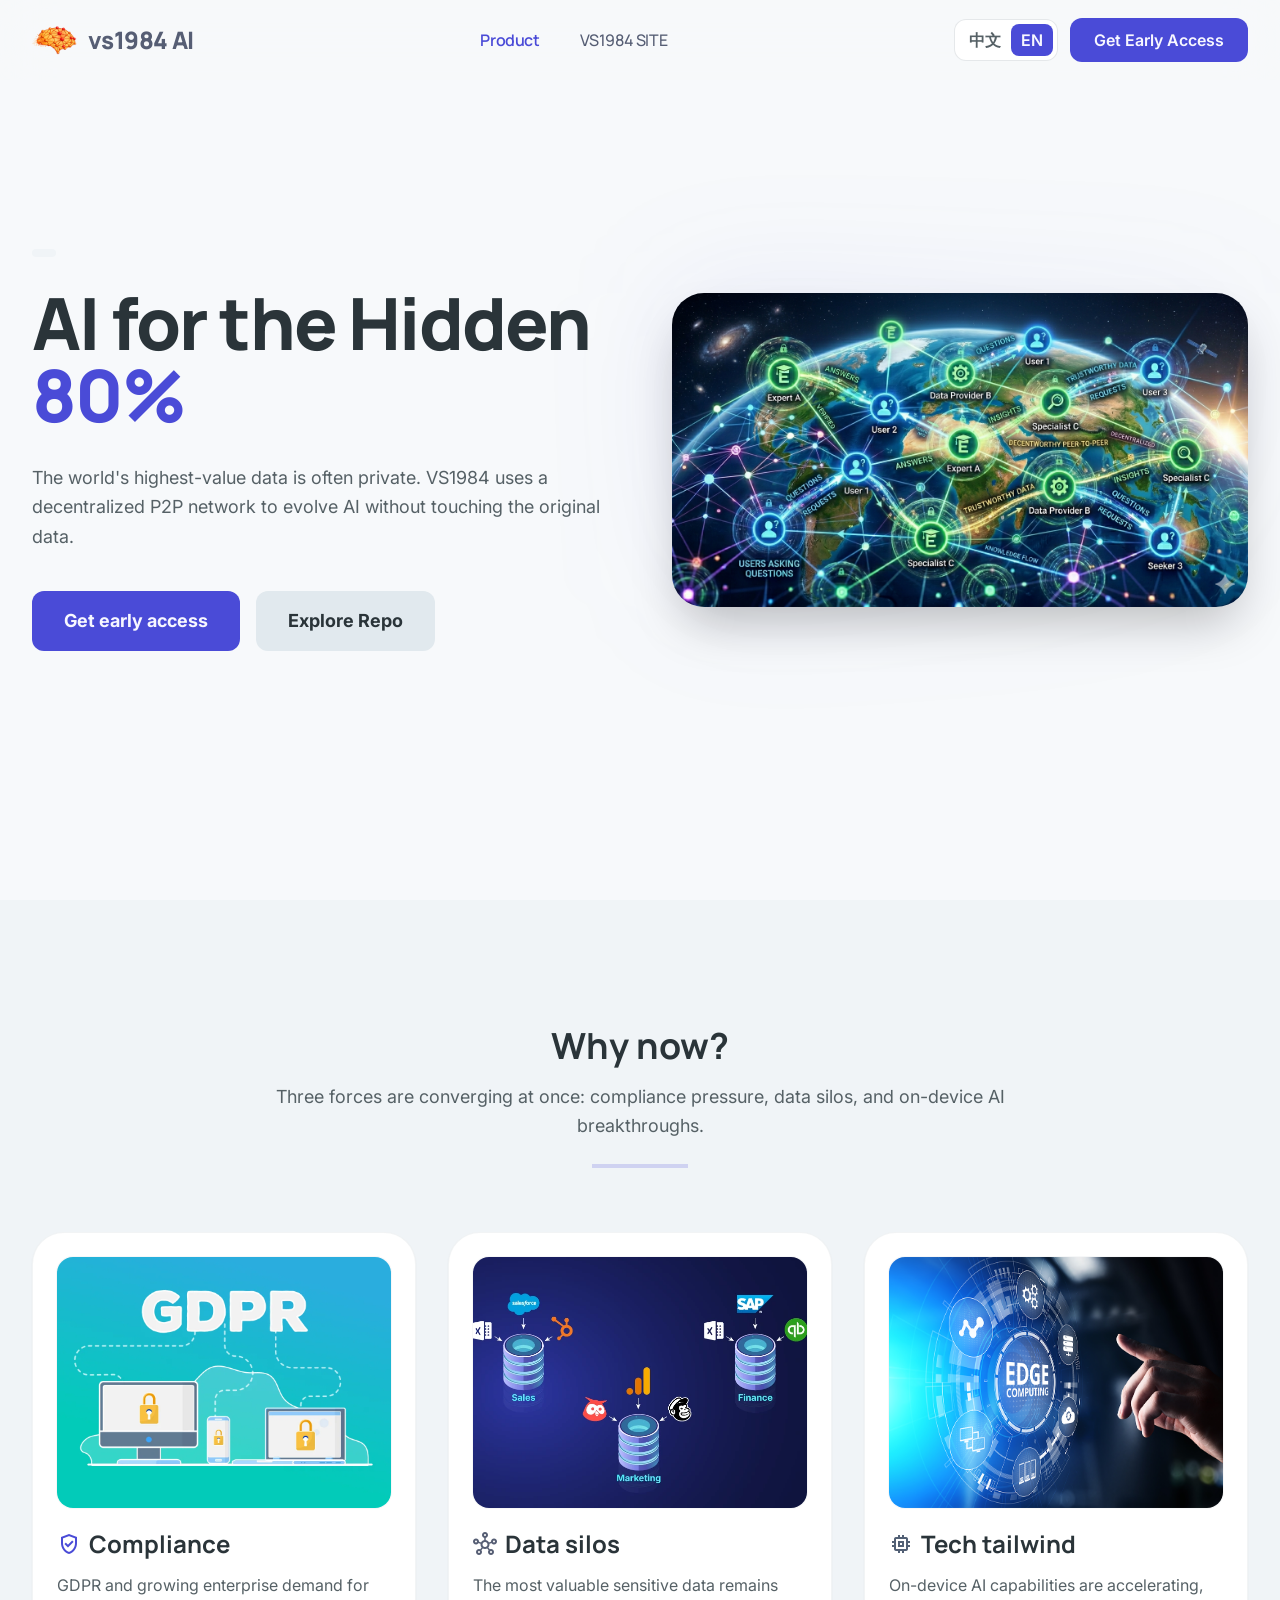
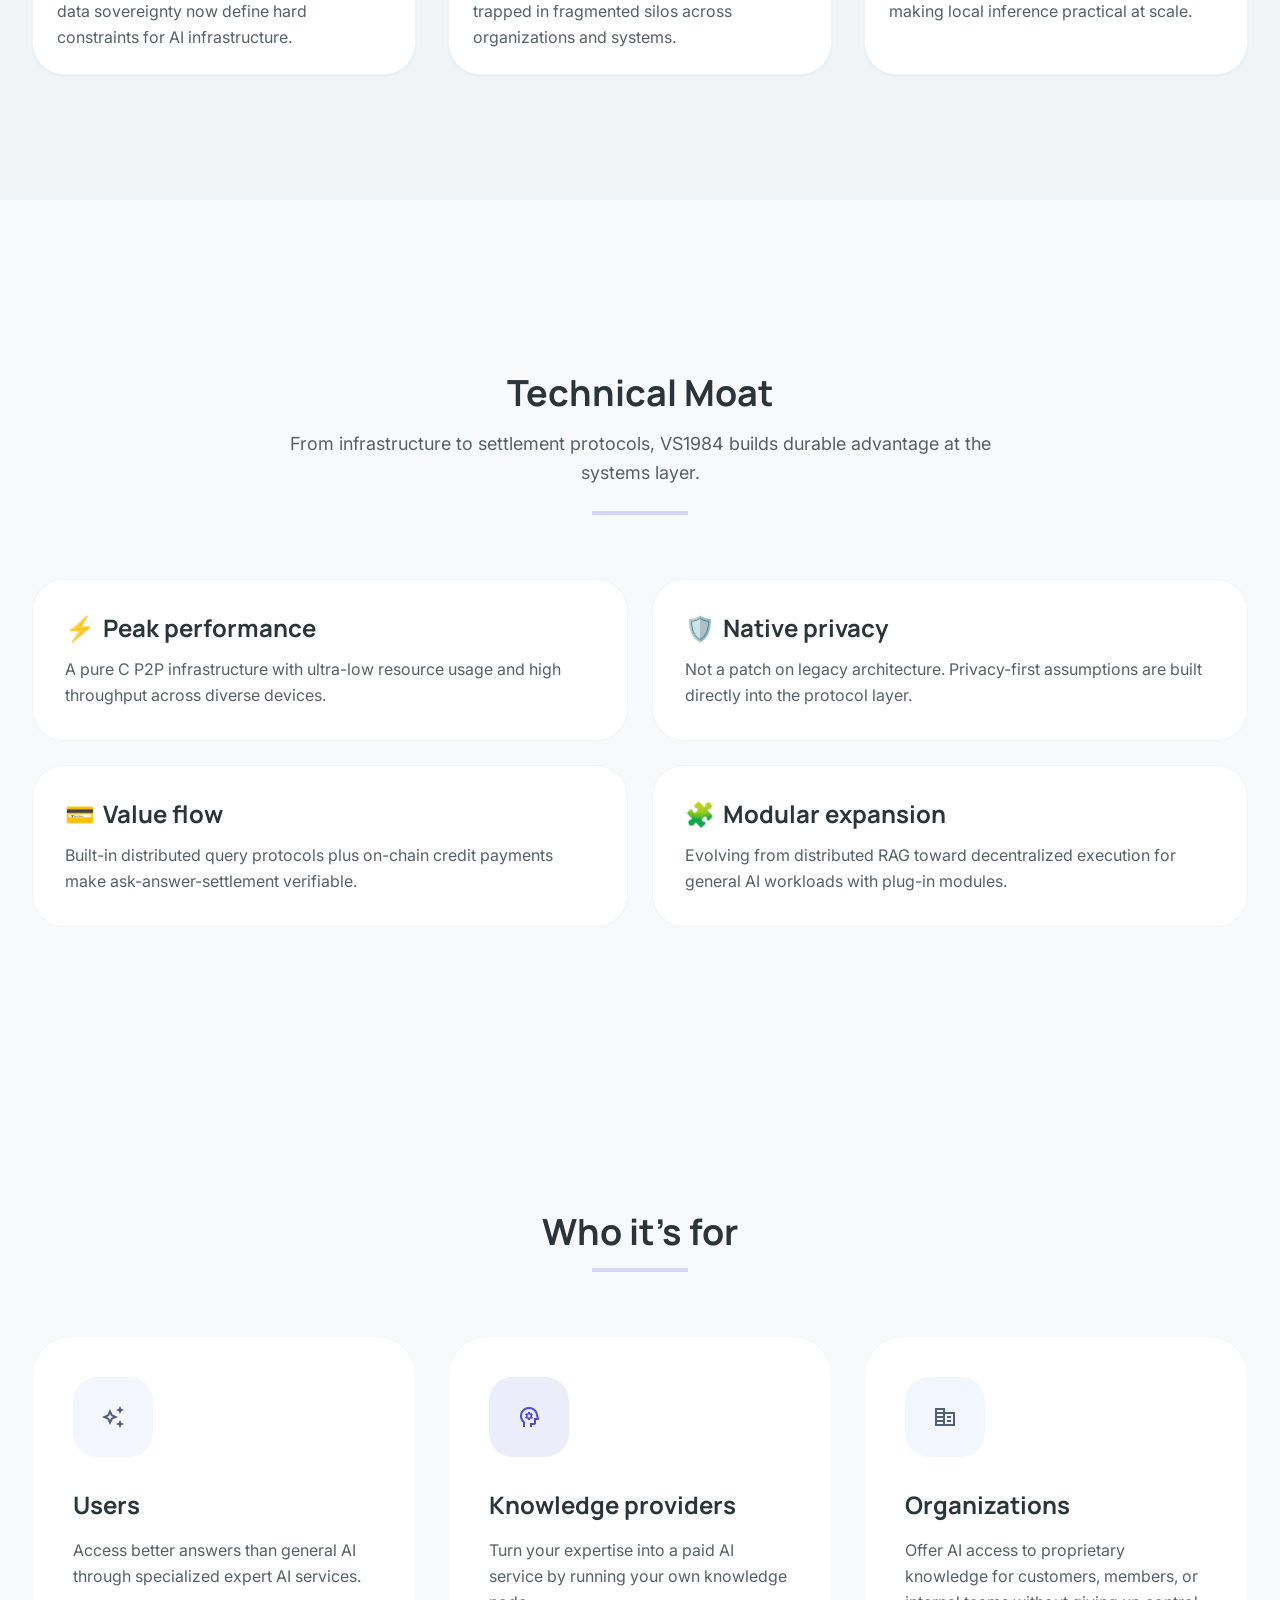
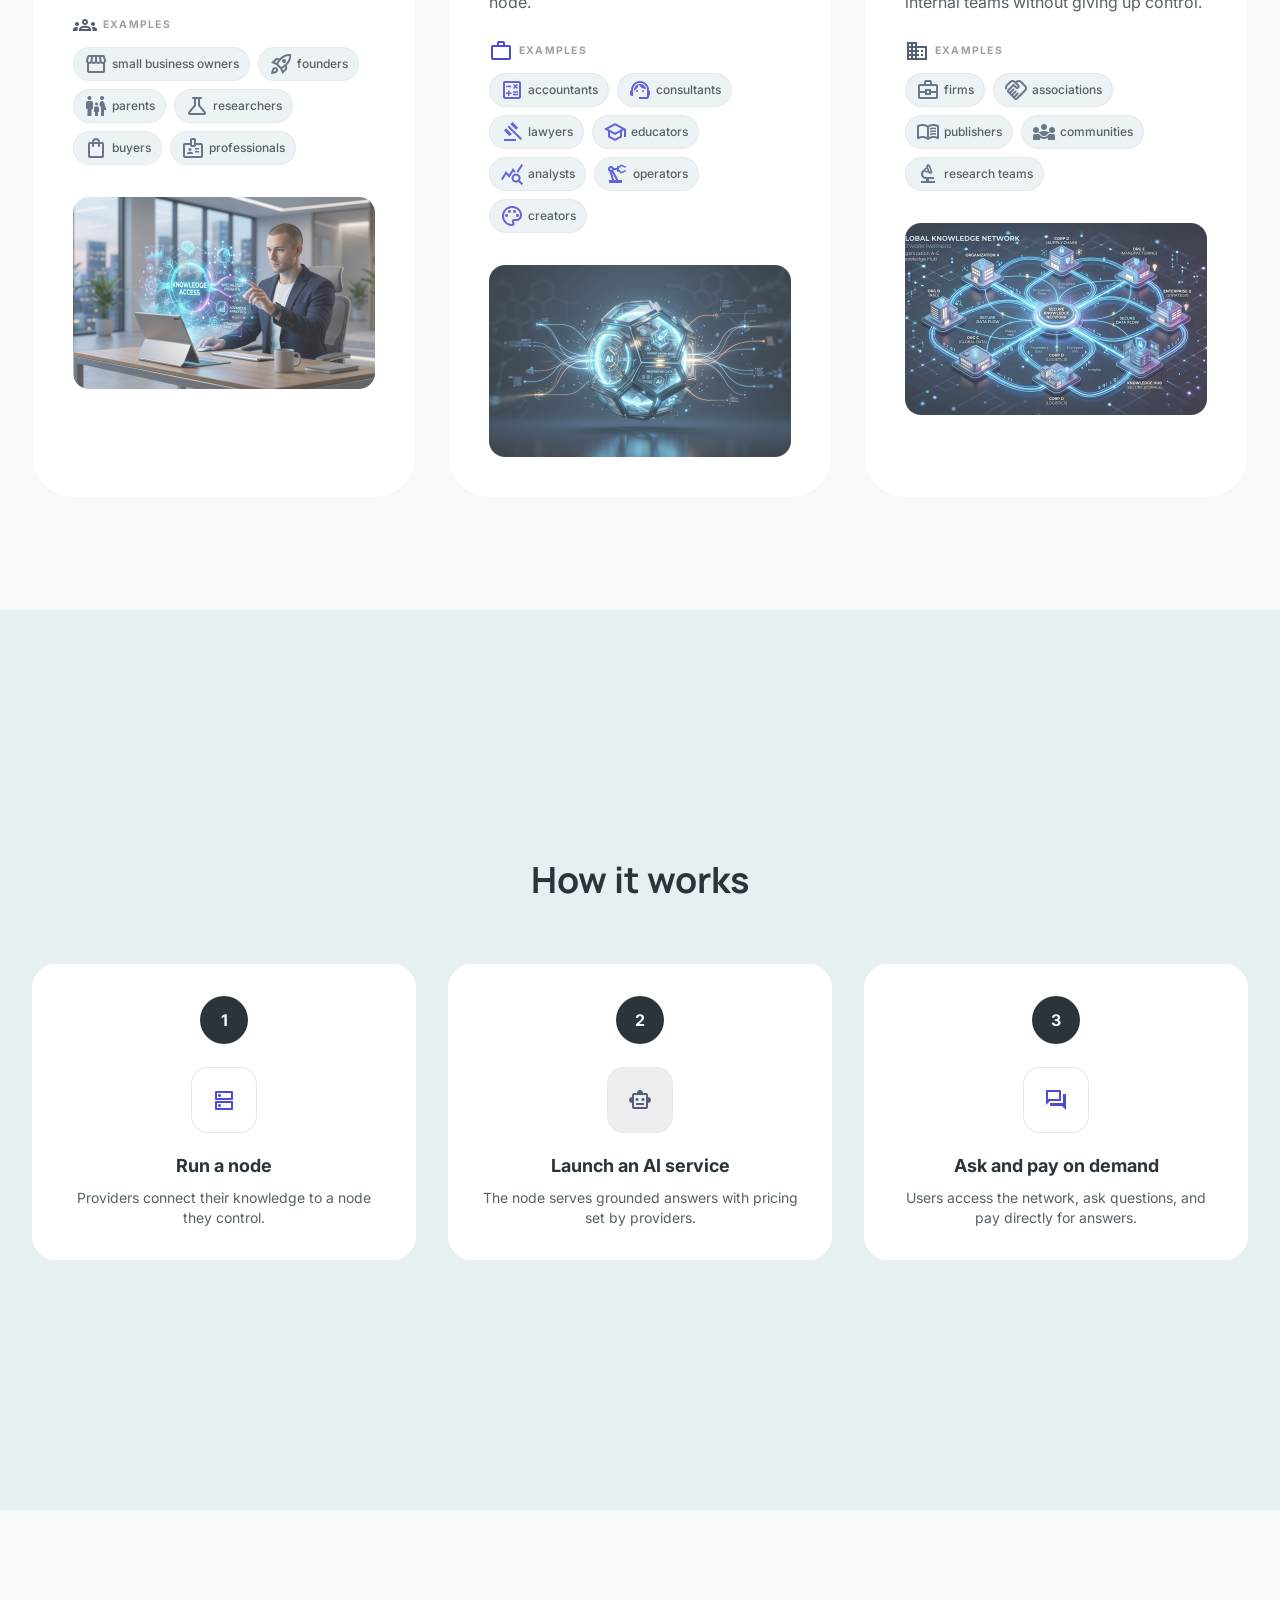
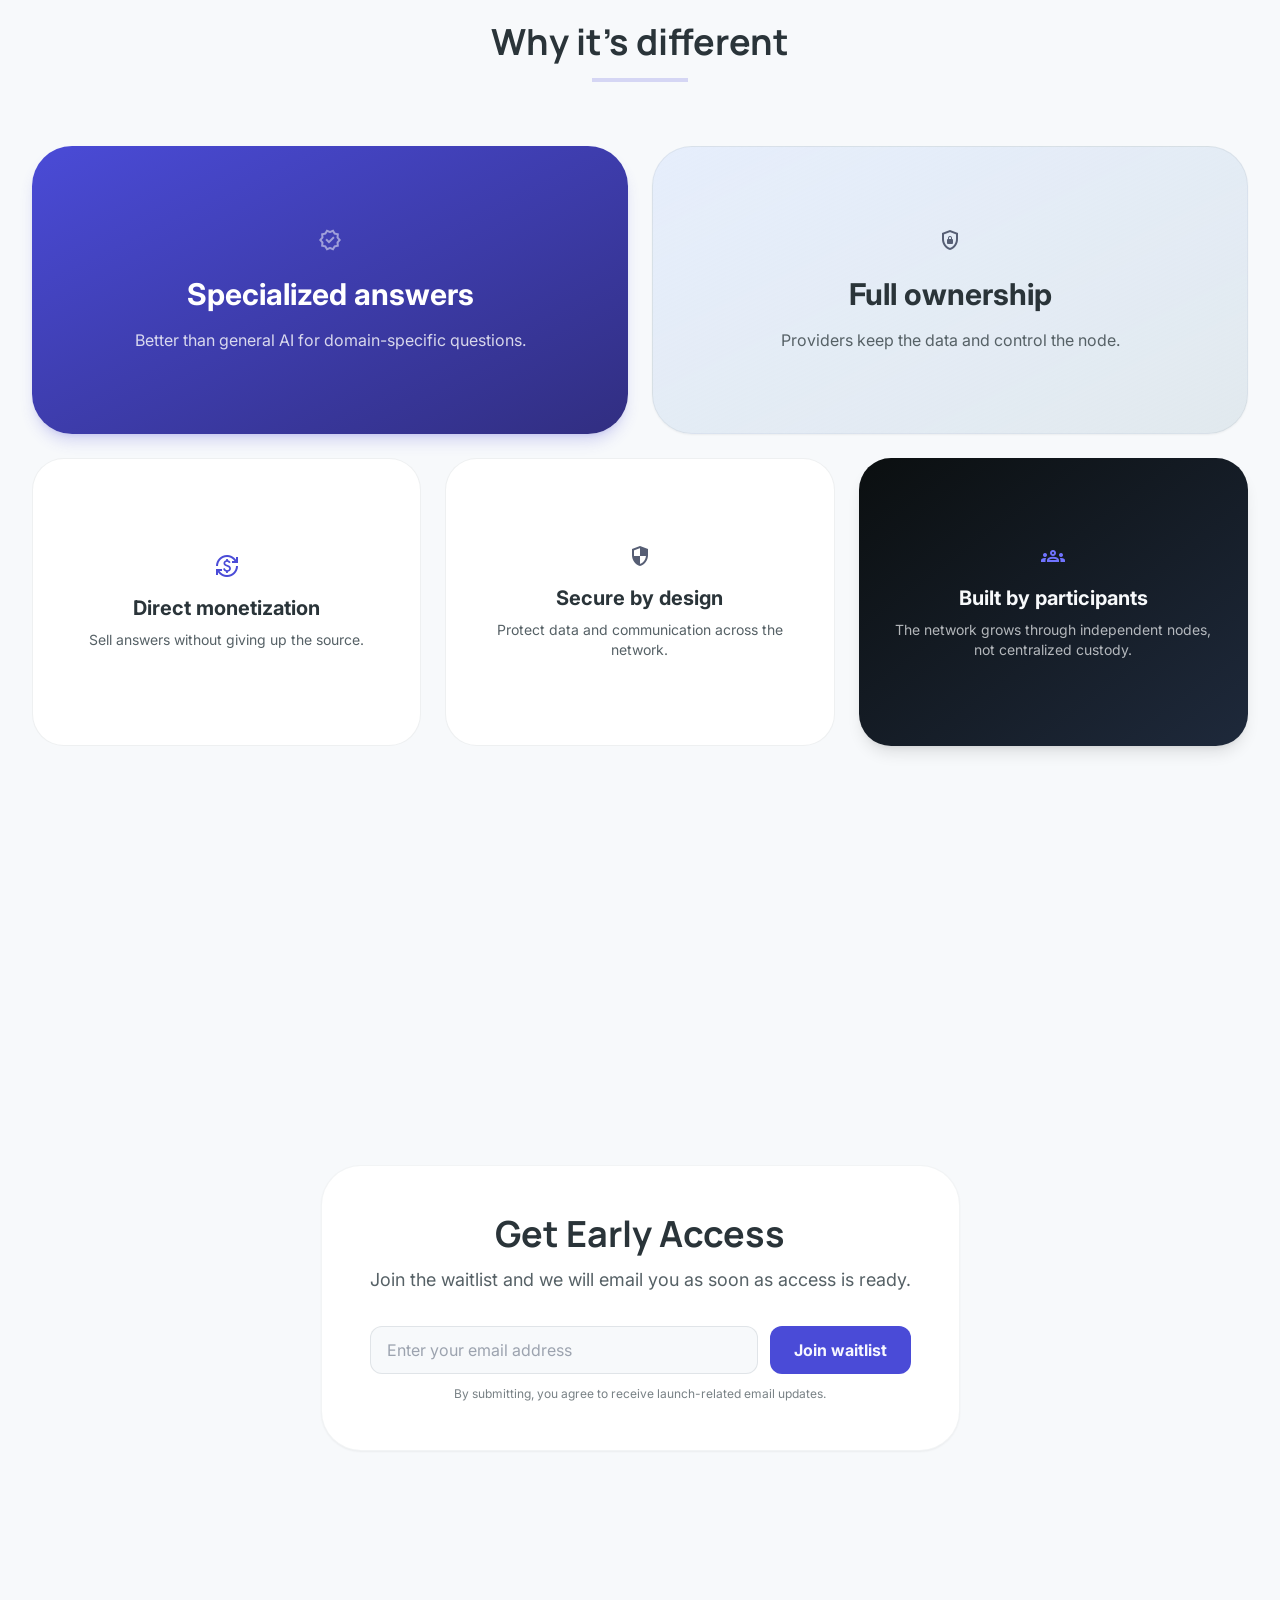
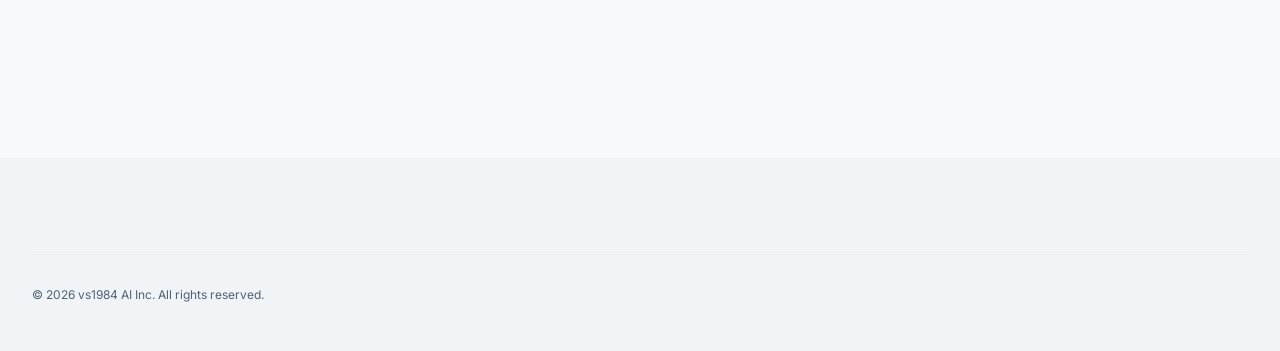
==== commit fdd391c6: "update index page and images" ====
--- a/index.html
+++ b/index.html
@@ -1 +1 @@
-<!DOCTYPE html><html lang="en" class="scroll-smooth"><head><meta charSet="utf-8"/><meta name="viewport" content="width=device-width, initial-scale=1"/><link rel="preload" href="/p2p-ai-image.png" as="image"/><link rel="preload" href="/why-now-compliance.webp" as="image"/><link rel="preload" href="/why-now-silo.webp" as="image"/><link rel="preload" href="/why-now-edge.webp" as="image"/><link rel="preload" href="/users-illustration.png" as="image"/><link rel="preload" href="/providers-illustration.png" as="image"/><link rel="preload" href="/organizations-illustration.png" as="image"/><link rel="stylesheet" href="/_next/static/chunks/05cely29i7mur.css" data-precedence="next"/><link rel="preload" as="script" fetchPriority="low" href="/_next/static/chunks/15xrurgzs99gv.js"/><script src="/_next/static/chunks/0dgq26a5_oy.a.js" async=""></script><script src="/_next/static/chunks/0p4hb62n9babv.js" async=""></script><script src="/_next/static/chunks/16-iqxfcex_4_.js" async=""></script><script src="/_next/static/chunks/turbopack-0nszisfst64ni.js" async=""></script><script src="/_next/static/chunks/01xlw8hd842-c.js" async=""></script><script src="/_next/static/chunks/0_t29vi~hh.tn.js" async=""></script><script src="/_next/static/chunks/0hk.pawkj2mno.js" async=""></script><link rel="preload" href="https://fonts.googleapis.com/css2?family=Manrope:wght@400;500;600;700;800&amp;family=Inter:wght@400;500;600;700&amp;display=swap" as="style"/><link rel="preload" href="https://fonts.googleapis.com/css2?family=Material+Symbols+Outlined:wght,FILL@100..700,0..1&amp;display=swap" as="style"/><title>VS1984 AI</title><meta name="description" content="An open AI network where anyone can access trusted expert intelligence."/><link rel="shortcut icon" href="/favicon.svg"/><link rel="icon" href="/favicon.svg"/><link rel="stylesheet" href="https://fonts.googleapis.com/css2?family=Manrope:wght@400;500;600;700;800&amp;family=Inter:wght@400;500;600;700&amp;display=swap"/><link rel="stylesheet" href="https://fonts.googleapis.com/css2?family=Material+Symbols+Outlined:wght,FILL@100..700,0..1&amp;display=swap"/><script src="/_next/static/chunks/03~yq9q893hmn.js" noModule=""></script></head><body class="bg-surface font-body text-on-surface selection:bg-tertiary/20"><div hidden=""><!--$--><!--/$--></div><nav class="fixed top-0 z-50 w-full bg-[#f7f9fb]/80 backdrop-blur-xl dark:bg-[#0b0f10]/80"><div class="mx-auto flex max-w-7xl items-center justify-between px-4 py-3 sm:px-6 sm:py-4 md:px-8"><div class="flex items-center gap-2"><span class="whitespace-nowrap font-headline text-xl font-extrabold tracking-tight text-[#565e74] sm:text-2xl dark:text-[#f7f9fb]">vs1984 AI</span></div><div class="hidden items-center gap-10 font-[&#x27;Manrope&#x27;] text-base font-medium tracking-tight md:flex"><a class="font-semibold text-[#4a4bd7] transition-colors duration-200" href="#">Product</a><a class="text-[#565e74] transition-colors duration-200 hover:text-[#4a4bd7] dark:text-[#a9b4b9]" href="https://vs1984.com/en" target="_blank" rel="noreferrer">VS1984 SITE</a></div><div class="flex items-center gap-1.5 sm:gap-3"><div class="flex items-center rounded-xl border border-outline-variant/30 bg-surface-container-lowest p-0.5 sm:p-1"><a class="whitespace-nowrap rounded-lg px-2 py-1 text-base font-semibold text-on-surface-variant transition-colors hover:text-tertiary sm:px-2.5" href="/zh/">中文</a><a class="whitespace-nowrap rounded-lg bg-tertiary px-2 py-1 text-base font-semibold text-on-primary sm:px-2.5" href="/">EN</a></div><a class="hidden whitespace-nowrap rounded-xl bg-tertiary px-3 py-1.5 text-base font-semibold text-on-primary transition-all hover:bg-tertiary-dim active:scale-95 sm:inline-flex sm:px-6 sm:py-2.5" href="#waitlist">Get Early Access</a></div></div></nav><section class="relative overflow-hidden px-4 pb-16 pt-36 sm:px-6 sm:pt-40 lg:flex lg:min-h-[100svh] lg:items-center lg:px-8 lg:py-24"><div class="mx-auto flex max-w-7xl flex-col items-center gap-16 lg:flex-row"><div class="z-10 flex-1 text-left"><div class="mb-6 inline-flex items-center gap-2 rounded-full bg-surface-container-low px-3 py-1"></div><h1 class="mb-8 font-headline text-5xl font-extrabold leading-[1.1] tracking-tight text-on-surface lg:text-7xl">AI for the Hidden<span class="text-tertiary"> 80%</span></h1><p class="mb-10 max-w-xl text-lg leading-relaxed text-on-surface-variant">The world&#x27;s highest-value data is often private. VS1984 uses a decentralized P2P network to evolve AI without touching the original data.</p><div class="flex flex-col gap-4 sm:flex-row"><a class="rounded-xl bg-tertiary px-8 py-4 text-center text-lg font-bold text-on-primary transition-colors hover:bg-tertiary-dim" href="#waitlist">Get early access</a><a class="rounded-xl bg-surface-container-high px-8 py-4 text-center text-lg font-bold text-on-surface transition-colors hover:bg-surface-container-highest" href="https://github.com/YangV77" target="_blank" rel="noreferrer">Explore Repo</a></div></div><div class="relative mx-auto aspect-[11/6] w-full max-w-2xl flex-1 lg:mx-0"><div class="absolute inset-0 rounded-[2rem] bg-gradient-to-br from-tertiary/10 to-transparent blur-3xl"></div><img alt="P2P AI platform" class="relative z-10 h-full w-full rounded-[2rem] object-contain shadow-2xl" src="/p2p-ai-image.png"/></div></div></section><section class="bg-surface-container-low px-4 py-16 sm:px-6 lg:flex lg:min-h-[100svh] lg:items-center lg:px-8 lg:py-28"><div class="mx-auto max-w-7xl"><div class="mb-16 text-center"><h2 class="mb-4 font-headline text-4xl font-bold">Why now?</h2><p class="mx-auto max-w-3xl text-lg leading-relaxed text-on-surface-variant">Three forces are converging at once: compliance pressure, data silos, and on-device AI breakthroughs.</p><div class="mx-auto mt-6 h-1 w-24 bg-tertiary opacity-20"></div></div><div class="grid gap-8 md:grid-cols-3"><article class="rounded-[2rem] border border-outline-variant/15 bg-surface-container-lowest p-6 shadow-sm"><div class="mb-5 overflow-hidden rounded-2xl ring-1 ring-outline-variant/10"><img alt="GDPR and data privacy concept" class="aspect-[4/3] w-full object-cover" src="/why-now-compliance.webp"/></div><h3 class="mb-3 flex items-center gap-2 font-headline text-2xl font-bold"><span class="material-symbols-outlined text-tertiary">verified_user</span>Compliance</h3><p class="leading-relaxed text-on-surface-variant">GDPR and growing enterprise demand for data sovereignty now define hard constraints for AI infrastructure.</p></article><article class="rounded-[2rem] border border-outline-variant/15 bg-surface-container-lowest p-6 shadow-sm"><div class="mb-5 overflow-hidden rounded-2xl ring-1 ring-outline-variant/10"><img alt="Data center servers representing fragmented silos" class="aspect-[4/3] w-full object-cover" src="/why-now-silo.webp"/></div><h3 class="mb-3 flex items-center gap-2 font-headline text-2xl font-bold"><span class="material-symbols-outlined text-primary">hub</span>Data silos</h3><p class="leading-relaxed text-on-surface-variant">The most valuable sensitive data remains trapped in fragmented silos across organizations and systems.</p></article><article class="rounded-[2rem] border border-outline-variant/15 bg-surface-container-lowest p-6 shadow-sm"><div class="mb-5 overflow-hidden rounded-2xl ring-1 ring-outline-variant/10"><img alt="Edge computing graphic for on-device AI" class="aspect-[4/3] w-full object-cover" src="/why-now-edge.webp"/></div><h3 class="mb-3 flex items-center gap-2 font-headline text-2xl font-bold"><span class="material-symbols-outlined text-secondary">memory</span>Tech tailwind</h3><p class="leading-relaxed text-on-surface-variant">On-device AI capabilities are accelerating, making local inference practical at scale.</p></article></div></div></section><section class="px-4 py-16 sm:px-6 lg:flex lg:min-h-[100svh] lg:items-center lg:px-8 lg:py-28"><div class="mx-auto max-w-7xl"><div class="mb-16 text-center"><h2 class="mb-4 font-headline text-4xl font-bold">Technical Moat</h2><p class="mx-auto max-w-3xl text-lg leading-relaxed text-on-surface-variant">From infrastructure to settlement protocols, VS1984 builds durable advantage at the systems layer.</p><div class="mx-auto mt-6 h-1 w-24 bg-tertiary opacity-20"></div></div><div class="grid gap-6 md:grid-cols-2"><article class="rounded-[2rem] border border-outline-variant/15 bg-surface-container-lowest p-6 transition-all duration-300 hover:-translate-y-1 hover:shadow-lg sm:p-8"><h3 class="mb-3 flex items-center gap-2 font-headline text-2xl font-bold"><span aria-hidden="true">⚡️</span>Peak performance</h3><p class="leading-relaxed text-on-surface-variant">A pure C P2P infrastructure with ultra-low resource usage and high throughput across diverse devices.</p></article><article class="rounded-[2rem] border border-outline-variant/15 bg-surface-container-lowest p-6 transition-all duration-300 hover:-translate-y-1 hover:shadow-lg sm:p-8"><h3 class="mb-3 flex items-center gap-2 font-headline text-2xl font-bold"><span aria-hidden="true">🛡️</span>Native privacy</h3><p class="leading-relaxed text-on-surface-variant">Not a patch on legacy architecture. Privacy-first assumptions are built directly into the protocol layer.</p></article><article class="rounded-[2rem] border border-outline-variant/15 bg-surface-container-lowest p-6 transition-all duration-300 hover:-translate-y-1 hover:shadow-lg sm:p-8"><h3 class="mb-3 flex items-center gap-2 font-headline text-2xl font-bold"><span aria-hidden="true">💳</span>Value flow</h3><p class="leading-relaxed text-on-surface-variant">Built-in distributed query protocols plus on-chain credit payments make ask-answer-settlement verifiable.</p></article><article class="rounded-[2rem] border border-outline-variant/15 bg-surface-container-lowest p-6 transition-all duration-300 hover:-translate-y-1 hover:shadow-lg sm:p-8"><h3 class="mb-3 flex items-center gap-2 font-headline text-2xl font-bold"><span aria-hidden="true">🧩</span>Modular expansion</h3><p class="leading-relaxed text-on-surface-variant">Evolving from distributed RAG toward decentralized execution for general AI workloads with plug-in modules.</p></article></div></div></section><section class="px-4 py-16 sm:px-6 lg:flex lg:min-h-[100svh] lg:items-center lg:px-8 lg:py-28"><div class="mx-auto max-w-7xl"><div class="mb-16 text-center"><h2 class="mb-4 font-headline text-4xl font-bold">Who it&#x27;s for</h2><div class="mx-auto h-1 w-24 bg-tertiary opacity-20"></div></div><div class="grid gap-8 md:grid-cols-3"><div class="group rounded-[2.5rem] border border-outline-variant/10 bg-surface-container-lowest p-6 transition-all duration-500 hover:-translate-y-2 hover:bg-surface sm:p-10"><div class="mb-8 flex h-16 w-16 items-center justify-center rounded-3xl bg-primary-container/30 transition-transform group-hover:scale-110 sm:h-20 sm:w-20"><span class="material-symbols-outlined text-4xl text-primary">auto_awesome</span></div><h3 class="mb-4 font-headline text-2xl font-bold">Users</h3><p class="mb-4 leading-relaxed text-on-surface-variant">Access better answers than general AI through specialized expert AI services.</p><div class="mt-6"><p class="mb-2.5 flex items-center gap-1.5 text-[0.65rem] font-bold uppercase tracking-[0.12em] text-on-surface-variant/60" id="examples-users-en"><span class="material-symbols-outlined text-[1rem] text-primary" aria-hidden="true">groups</span>Examples</p><ul class="m-0 flex list-none flex-wrap gap-2 p-0" aria-labelledby="examples-users-en"><li class="inline-flex items-center gap-1 rounded-full border border-outline-variant/15 bg-surface-container-high/60 px-2.5 py-1 text-xs font-medium text-on-surface-variant"><span class="material-symbols-outlined shrink-0 text-[0.95rem] text-primary/85">storefront</span>small business owners</li><li class="inline-flex items-center gap-1 rounded-full border border-outline-variant/15 bg-surface-container-high/60 px-2.5 py-1 text-xs font-medium text-on-surface-variant"><span class="material-symbols-outlined shrink-0 text-[0.95rem] text-primary/85">rocket_launch</span>founders</li><li class="inline-flex items-center gap-1 rounded-full border border-outline-variant/15 bg-surface-container-high/60 px-2.5 py-1 text-xs font-medium text-on-surface-variant"><span class="material-symbols-outlined shrink-0 text-[0.95rem] text-primary/85">family_restroom</span>parents</li><li class="inline-flex items-center gap-1 rounded-full border border-outline-variant/15 bg-surface-container-high/60 px-2.5 py-1 text-xs font-medium text-on-surface-variant"><span class="material-symbols-outlined shrink-0 text-[0.95rem] text-primary/85">science</span>researchers</li><li class="inline-flex items-center gap-1 rounded-full border border-outline-variant/15 bg-surface-container-high/60 px-2.5 py-1 text-xs font-medium text-on-surface-variant"><span class="material-symbols-outlined shrink-0 text-[0.95rem] text-primary/85">shopping_bag</span>buyers</li><li class="inline-flex items-center gap-1 rounded-full border border-outline-variant/15 bg-surface-container-high/60 px-2.5 py-1 text-xs font-medium text-on-surface-variant"><span class="material-symbols-outlined shrink-0 text-[0.95rem] text-primary/85">badge</span>professionals</li></ul></div><img alt="Users illustration" class="mt-8 h-48 w-full rounded-2xl object-cover opacity-80" src="/users-illustration.png"/></div><div class="group rounded-[2.5rem] border border-outline-variant/10 bg-surface-container-lowest p-6 transition-all duration-500 hover:-translate-y-2 hover:bg-surface sm:p-10"><div class="mb-8 flex h-16 w-16 items-center justify-center rounded-3xl bg-tertiary/10 transition-transform group-hover:scale-110 sm:h-20 sm:w-20"><span class="material-symbols-outlined text-4xl text-tertiary">psychology</span></div><h3 class="mb-4 font-headline text-2xl font-bold">Knowledge providers</h3><p class="mb-4 leading-relaxed text-on-surface-variant">Turn your expertise into a paid AI service by running your own knowledge node.</p><div class="mt-6"><p class="mb-2.5 flex items-center gap-1.5 text-[0.65rem] font-bold uppercase tracking-[0.12em] text-on-surface-variant/60" id="examples-providers-en"><span class="material-symbols-outlined text-[1rem] text-tertiary" aria-hidden="true">work</span>Examples</p><ul class="m-0 flex list-none flex-wrap gap-2 p-0" aria-labelledby="examples-providers-en"><li class="inline-flex items-center gap-1 rounded-full border border-outline-variant/15 bg-surface-container-high/60 px-2.5 py-1 text-xs font-medium text-on-surface-variant"><span class="material-symbols-outlined shrink-0 text-[0.95rem] text-tertiary/85">calculate</span>accountants</li><li class="inline-flex items-center gap-1 rounded-full border border-outline-variant/15 bg-surface-container-high/60 px-2.5 py-1 text-xs font-medium text-on-surface-variant"><span class="material-symbols-outlined shrink-0 text-[0.95rem] text-tertiary/85">support_agent</span>consultants</li><li class="inline-flex items-center gap-1 rounded-full border border-outline-variant/15 bg-surface-container-high/60 px-2.5 py-1 text-xs font-medium text-on-surface-variant"><span class="material-symbols-outlined shrink-0 text-[0.95rem] text-tertiary/85">gavel</span>lawyers</li><li class="inline-flex items-center gap-1 rounded-full border border-outline-variant/15 bg-surface-container-high/60 px-2.5 py-1 text-xs font-medium text-on-surface-variant"><span class="material-symbols-outlined shrink-0 text-[0.95rem] text-tertiary/85">school</span>educators</li><li class="inline-flex items-center gap-1 rounded-full border border-outline-variant/15 bg-surface-container-high/60 px-2.5 py-1 text-xs font-medium text-on-surface-variant"><span class="material-symbols-outlined shrink-0 text-[0.95rem] text-tertiary/85">query_stats</span>analysts</li><li class="inline-flex items-center gap-1 rounded-full border border-outline-variant/15 bg-surface-container-high/60 px-2.5 py-1 text-xs font-medium text-on-surface-variant"><span class="material-symbols-outlined shrink-0 text-[0.95rem] text-tertiary/85">precision_manufacturing</span>operators</li><li class="inline-flex items-center gap-1 rounded-full border border-outline-variant/15 bg-surface-container-high/60 px-2.5 py-1 text-xs font-medium text-on-surface-variant"><span class="material-symbols-outlined shrink-0 text-[0.95rem] text-tertiary/85">palette</span>creators</li></ul></div><img alt="Providers illustration" class="mt-8 h-48 w-full rounded-2xl object-cover opacity-80" src="/providers-illustration.png"/></div><div class="group rounded-[2.5rem] border border-outline-variant/10 bg-surface-container-lowest p-6 transition-all duration-500 hover:-translate-y-2 hover:bg-surface sm:p-10"><div class="mb-8 flex h-16 w-16 items-center justify-center rounded-3xl bg-secondary-container/30 transition-transform group-hover:scale-110 sm:h-20 sm:w-20"><span class="material-symbols-outlined text-4xl text-secondary">corporate_fare</span></div><h3 class="mb-4 font-headline text-2xl font-bold">Organizations</h3><p class="mb-4 leading-relaxed text-on-surface-variant">Offer AI access to proprietary knowledge for customers, members, or internal teams without giving up control.</p><div class="mt-6"><p class="mb-2.5 flex items-center gap-1.5 text-[0.65rem] font-bold uppercase tracking-[0.12em] text-on-surface-variant/60" id="examples-orgs-en"><span class="material-symbols-outlined text-[1rem] text-secondary" aria-hidden="true">domain</span>Examples</p><ul class="m-0 flex list-none flex-wrap gap-2 p-0" aria-labelledby="examples-orgs-en"><li class="inline-flex items-center gap-1 rounded-full border border-outline-variant/15 bg-surface-container-high/60 px-2.5 py-1 text-xs font-medium text-on-surface-variant"><span class="material-symbols-outlined shrink-0 text-[0.95rem] text-secondary/85">business_center</span>firms</li><li class="inline-flex items-center gap-1 rounded-full border border-outline-variant/15 bg-surface-container-high/60 px-2.5 py-1 text-xs font-medium text-on-surface-variant"><span class="material-symbols-outlined shrink-0 text-[0.95rem] text-secondary/85">handshake</span>associations</li><li class="inline-flex items-center gap-1 rounded-full border border-outline-variant/15 bg-surface-container-high/60 px-2.5 py-1 text-xs font-medium text-on-surface-variant"><span class="material-symbols-outlined shrink-0 text-[0.95rem] text-secondary/85">menu_book</span>publishers</li><li class="inline-flex items-center gap-1 rounded-full border border-outline-variant/15 bg-surface-container-high/60 px-2.5 py-1 text-xs font-medium text-on-surface-variant"><span class="material-symbols-outlined shrink-0 text-[0.95rem] text-secondary/85">diversity_3</span>communities</li><li class="inline-flex items-center gap-1 rounded-full border border-outline-variant/15 bg-surface-container-high/60 px-2.5 py-1 text-xs font-medium text-on-surface-variant"><span class="material-symbols-outlined shrink-0 text-[0.95rem] text-secondary/85">biotech</span>research teams</li></ul></div><img alt="Organizations illustration" class="mt-8 h-48 w-full rounded-2xl object-cover opacity-80" src="/organizations-illustration.png"/></div></div></div></section><section class="bg-surface-container px-4 py-16 sm:px-6 lg:flex lg:min-h-[100svh] lg:items-center lg:px-8 lg:py-28"><div class="mx-auto max-w-7xl"><h2 class="mb-16 text-center font-headline text-4xl font-bold">How it works</h2><div class="relative flex flex-col gap-8 md:flex-row"><div class="relative z-10 flex-1"><div class="flex h-full flex-col items-center rounded-3xl bg-surface-container-lowest p-8 text-center"><div class="mb-6 flex h-12 w-12 items-center justify-center rounded-full bg-on-surface font-bold text-surface">1</div><div class="mb-5 flex h-16 w-16 items-center justify-center rounded-2xl bg-tertiary/12 ring-1 ring-tertiary/15"><span class="material-symbols-outlined text-[2.25rem] text-tertiary">dns</span></div><h4 class="mb-2 text-lg font-bold">Run a node</h4><p class="text-sm text-on-surface-variant">Providers connect their knowledge to a node they control.</p></div></div><div class="relative z-10 flex-1"><div class="flex h-full flex-col items-center rounded-3xl bg-surface-container-lowest p-8 text-center"><div class="mb-6 flex h-12 w-12 items-center justify-center rounded-full bg-on-surface font-bold text-surface">2</div><div class="mb-5 flex h-16 w-16 items-center justify-center rounded-2xl bg-primary/10 ring-1 ring-primary/15"><span class="material-symbols-outlined text-[2.25rem] text-primary">smart_toy</span></div><h4 class="mb-2 text-lg font-bold">Launch an AI service</h4><p class="text-sm text-on-surface-variant">The node serves grounded answers with pricing set by providers.</p></div></div><div class="relative z-10 flex-1"><div class="flex h-full flex-col items-center rounded-3xl bg-surface-container-lowest p-8 text-center"><div class="mb-6 flex h-12 w-12 items-center justify-center rounded-full bg-on-surface font-bold text-surface">3</div><div class="mb-5 flex h-16 w-16 items-center justify-center rounded-2xl bg-tertiary/12 ring-1 ring-tertiary/15"><span class="material-symbols-outlined text-[2.25rem] text-tertiary">question_answer</span></div><h4 class="mb-2 text-lg font-bold">Ask and pay on demand</h4><p class="text-sm text-on-surface-variant">Users access the network, ask questions, and pay directly for answers.</p></div></div></div></div></section><section class="px-4 py-16 sm:px-6 lg:flex lg:min-h-[100svh] lg:items-center lg:px-8 lg:py-28"><div class="mx-auto max-w-7xl"><div class="mb-16 text-center"><h2 class="mb-4 font-headline text-4xl font-bold">Why it&#x27;s different</h2><div class="mx-auto h-1 w-24 bg-tertiary opacity-20"></div></div><div class="grid h-auto grid-cols-1 gap-6 md:h-[600px] md:grid-cols-6 md:grid-rows-2"><div class="group flex flex-col items-center justify-center rounded-[2.5rem] bg-gradient-to-br from-tertiary to-indigo-900 p-10 text-center text-white shadow-lg shadow-tertiary/20 md:col-span-3"><span class="material-symbols-outlined mb-6 origin-center text-5xl opacity-50 transition-all duration-300 group-hover:scale-110 group-hover:opacity-100">verified</span><h3 class="mb-4 text-3xl font-bold">Specialized answers</h3><p class="mx-auto max-w-md opacity-80">Better than general AI for domain-specific questions.</p></div><div class="group flex flex-col items-center justify-center rounded-[2.5rem] border border-outline-variant/20 bg-gradient-to-br from-secondary-container/50 to-surface-container-high p-10 text-center shadow-sm md:col-span-3"><span class="material-symbols-outlined mb-6 origin-center text-5xl text-primary transition-transform duration-300 group-hover:scale-110">shield_lock</span><h3 class="mb-4 text-3xl font-bold text-on-surface">Full ownership</h3><p class="mx-auto max-w-md text-on-surface-variant">Providers keep the data and control the node.</p></div><div class="group flex flex-col justify-center rounded-[2rem] border border-outline-variant/20 bg-surface-container-lowest p-8 text-center transition-all duration-300 hover:border-tertiary/40 hover:shadow-md md:col-span-2"><span class="material-symbols-outlined mb-4 text-4xl text-tertiary transition-transform duration-300 group-hover:scale-110">currency_exchange</span><h4 class="mb-2 text-xl font-bold text-on-surface">Direct monetization</h4><p class="text-sm text-on-surface-variant">Sell answers without giving up the source.</p></div><div class="group flex flex-col justify-center rounded-[2rem] border border-outline-variant/20 bg-surface-container-lowest p-8 text-center transition-all duration-300 hover:border-primary/40 hover:shadow-md md:col-span-2"><span class="material-symbols-outlined mb-4 text-4xl text-primary transition-transform duration-300 group-hover:scale-110">security</span><h4 class="mb-2 text-xl font-bold text-on-surface">Secure by design</h4><p class="text-sm text-on-surface-variant">Protect data and communication across the network.</p></div><div class="group flex flex-col justify-center rounded-[2rem] bg-gradient-to-br from-inverse-surface to-slate-800 p-8 text-center text-surface shadow-lg md:col-span-2"><span class="material-symbols-outlined mb-4 text-4xl text-tertiary-fixed transition-transform duration-300 group-hover:scale-110">groups</span><h4 class="mb-2 text-xl font-bold">Built by participants</h4><p class="text-sm opacity-70">The network grows through independent nodes, not centralized custody.</p></div></div></div></section><section class="px-4 py-16 sm:px-6 lg:flex lg:min-h-[100svh] lg:items-center lg:px-8 lg:py-28" id="waitlist"><div class="mx-auto max-w-4xl rounded-[2.5rem] border border-outline-variant/15 bg-surface-container-lowest p-6 shadow-sm sm:p-12"><div class="mb-8 text-center"><h2 class="mb-3 font-headline text-3xl font-bold sm:text-4xl">Get Early Access</h2><p class="text-base text-on-surface-variant sm:text-lg">Join the waitlist and we will email you as soon as access is ready.</p></div><form class="mx-auto max-w-2xl"><div class="flex flex-col gap-3 sm:flex-row"><input autoComplete="email" class="h-12 w-full rounded-xl border border-outline-variant/30 bg-surface px-4 text-base text-on-surface outline-none transition-colors focus:border-tertiary" placeholder="Enter your email address" required="" type="email" value=""/><button class="h-12 shrink-0 rounded-xl bg-tertiary px-6 text-base font-bold text-on-primary transition-colors hover:bg-tertiary-dim disabled:cursor-not-allowed disabled:opacity-70" type="submit">Join waitlist</button></div><p class="mt-3 text-center text-xs text-on-surface-variant/80">By submitting, you agree to receive launch-related email updates.</p></form></div></section><footer class="w-full bg-[#f0f4f7] px-4 py-12 sm:px-6 lg:px-8 dark:bg-[#0b0f10]"><div class="mx-auto mt-12 max-w-7xl border-t border-outline-variant/10 pt-8"><p class="text-xs text-[#526075] dark:text-[#a9b4b9]">© 2026 vs1984 AI Inc. All rights reserved.</p></div></footer><!--$--><!--/$--><script src="/_next/static/chunks/15xrurgzs99gv.js" id="_R_" async=""></script><script>(self.__next_f=self.__next_f||[]).push([0])</script><script>self.__next_f.push([1,"1:\"$Sreact.fragment\"\n2:I[39756,[\"/_next/static/chunks/01xlw8hd842-c.js\",\"/_next/static/chunks/0_t29vi~hh.tn.js\"],\"default\"]\n3:I[37457,[\"/_next/static/chunks/01xlw8hd842-c.js\",\"/_next/static/chunks/0_t29vi~hh.tn.js\"],\"default\"]\n4:I[22016,[\"/_next/static/chunks/01xlw8hd842-c.js\",\"/_next/static/chunks/0_t29vi~hh.tn.js\",\"/_next/static/chunks/0hk.pawkj2mno.js\"],\"\"]\n10:I[68027,[\"/_next/static/chunks/01xlw8hd842-c.js\",\"/_next/static/chunks/0_t29vi~hh.tn.js\"],\"default\",1]\n:HL[\"/_next/static/chunks/05cely29i7mur.css\",\"style\"]\n:HL[\"https://fonts.googleapis.com/css2?family=Manrope:wght@400;500;600;700;800\u0026family=Inter:wght@400;500;600;700\u0026display=swap\",\"style\"]\n:HL[\"https://fonts.googleapis.com/css2?family=Material+Symbols+Outlined:wght,FILL@100..700,0..1\u0026display=swap\",\"style\"]\n"])</script><script>self.__next_f.push([1,"0:{\"P\":null,\"c\":[\"\",\"\"],\"q\":\"\",\"i\":false,\"f\":[[[\"\",{\"children\":[\"__PAGE__\",{}]},\"$undefined\",\"$undefined\",16],[[\"$\",\"$1\",\"c\",{\"children\":[[[\"$\",\"link\",\"0\",{\"rel\":\"stylesheet\",\"href\":\"/_next/static/chunks/05cely29i7mur.css\",\"precedence\":\"next\",\"crossOrigin\":\"$undefined\",\"nonce\":\"$undefined\"}],[\"$\",\"script\",\"script-0\",{\"src\":\"/_next/static/chunks/01xlw8hd842-c.js\",\"async\":true,\"nonce\":\"$undefined\"}],[\"$\",\"script\",\"script-1\",{\"src\":\"/_next/static/chunks/0_t29vi~hh.tn.js\",\"async\":true,\"nonce\":\"$undefined\"}]],[\"$\",\"html\",null,{\"lang\":\"en\",\"className\":\"scroll-smooth\",\"children\":[[\"$\",\"head\",null,{\"children\":[[\"$\",\"link\",null,{\"rel\":\"stylesheet\",\"href\":\"https://fonts.googleapis.com/css2?family=Manrope:wght@400;500;600;700;800\u0026family=Inter:wght@400;500;600;700\u0026display=swap\"}],[\"$\",\"link\",null,{\"rel\":\"stylesheet\",\"href\":\"https://fonts.googleapis.com/css2?family=Material+Symbols+Outlined:wght,FILL@100..700,0..1\u0026display=swap\"}]]}],[\"$\",\"body\",null,{\"className\":\"bg-surface font-body text-on-surface selection:bg-tertiary/20\",\"children\":[\"$\",\"$L2\",null,{\"parallelRouterKey\":\"children\",\"error\":\"$undefined\",\"errorStyles\":\"$undefined\",\"errorScripts\":\"$undefined\",\"template\":[\"$\",\"$L3\",null,{}],\"templateStyles\":\"$undefined\",\"templateScripts\":\"$undefined\",\"notFound\":[[[\"$\",\"title\",null,{\"children\":\"404: This page could not be found.\"}],[\"$\",\"div\",null,{\"style\":{\"fontFamily\":\"system-ui,\\\"Segoe UI\\\",Roboto,Helvetica,Arial,sans-serif,\\\"Apple Color Emoji\\\",\\\"Segoe UI Emoji\\\"\",\"height\":\"100vh\",\"textAlign\":\"center\",\"display\":\"flex\",\"flexDirection\":\"column\",\"alignItems\":\"center\",\"justifyContent\":\"center\"},\"children\":[\"$\",\"div\",null,{\"children\":[[\"$\",\"style\",null,{\"dangerouslySetInnerHTML\":{\"__html\":\"body{color:#000;background:#fff;margin:0}.next-error-h1{border-right:1px solid rgba(0,0,0,.3)}@media (prefers-color-scheme:dark){body{color:#fff;background:#000}.next-error-h1{border-right:1px solid rgba(255,255,255,.3)}}\"}}],[\"$\",\"h1\",null,{\"className\":\"next-error-h1\",\"style\":{\"display\":\"inline-block\",\"margin\":\"0 20px 0 0\",\"padding\":\"0 23px 0 0\",\"fontSize\":24,\"fontWeight\":500,\"verticalAlign\":\"top\",\"lineHeight\":\"49px\"},\"children\":404}],[\"$\",\"div\",null,{\"style\":{\"display\":\"inline-block\"},\"children\":[\"$\",\"h2\",null,{\"style\":{\"fontSize\":14,\"fontWeight\":400,\"lineHeight\":\"49px\",\"margin\":0},\"children\":\"This page could not be found.\"}]}]]}]}]],[]],\"forbidden\":\"$undefined\",\"unauthorized\":\"$undefined\"}]}]]}]]}],{\"children\":[[\"$\",\"$1\",\"c\",{\"children\":[[[\"$\",\"nav\",null,{\"className\":\"fixed top-0 z-50 w-full bg-[#f7f9fb]/80 backdrop-blur-xl dark:bg-[#0b0f10]/80\",\"children\":[\"$\",\"div\",null,{\"className\":\"mx-auto flex max-w-7xl items-center justify-between px-4 py-3 sm:px-6 sm:py-4 md:px-8\",\"children\":[[\"$\",\"div\",null,{\"className\":\"flex items-center gap-2\",\"children\":[\"$\",\"span\",null,{\"className\":\"whitespace-nowrap font-headline text-xl font-extrabold tracking-tight text-[#565e74] sm:text-2xl dark:text-[#f7f9fb]\",\"children\":\"vs1984 AI\"}]}],[\"$\",\"div\",null,{\"className\":\"hidden items-center gap-10 font-['Manrope'] text-base font-medium tracking-tight md:flex\",\"children\":[[\"$\",\"a\",null,{\"className\":\"font-semibold text-[#4a4bd7] transition-colors duration-200\",\"href\":\"#\",\"children\":\"Product\"}],[\"$\",\"a\",null,{\"className\":\"text-[#565e74] transition-colors duration-200 hover:text-[#4a4bd7] dark:text-[#a9b4b9]\",\"href\":\"https://vs1984.com/en\",\"target\":\"_blank\",\"rel\":\"noreferrer\",\"children\":\"VS1984 SITE\"}]]}],[\"$\",\"div\",null,{\"className\":\"flex items-center gap-1.5 sm:gap-3\",\"children\":[[\"$\",\"div\",null,{\"className\":\"flex items-center rounded-xl border border-outline-variant/30 bg-surface-container-lowest p-0.5 sm:p-1\",\"children\":[[\"$\",\"$L4\",null,{\"className\":\"whitespace-nowrap rounded-lg px-2 py-1 text-base font-semibold text-on-surface-variant transition-colors hover:text-tertiary sm:px-2.5\",\"href\":\"/zh\",\"children\":\"中文\"}],[\"$\",\"$L4\",null,{\"className\":\"whitespace-nowrap rounded-lg bg-tertiary px-2 py-1 text-base font-semibold text-on-primary sm:px-2.5\",\"href\":\"/\",\"children\":\"EN\"}]]}],[\"$\",\"a\",null,{\"className\":\"hidden whitespace-nowrap rounded-xl bg-tertiary px-3 py-1.5 text-base font-semibold text-on-primary transition-all hover:bg-tertiary-dim active:scale-95 sm:inline-flex sm:px-6 sm:py-2.5\",\"href\":\"#waitlist\",\"children\":\"Get Early Access\"}]]}]]}]}],[\"$\",\"section\",null,{\"className\":\"relative overflow-hidden px-4 pb-16 pt-36 sm:px-6 sm:pt-40 lg:flex lg:min-h-[100svh] lg:items-center lg:px-8 lg:py-24\",\"children\":\"$L5\"}],\"$L6\",\"$L7\",\"$L8\",\"$L9\",\"$La\",\"$Lb\",\"$Lc\"],[\"$Ld\"],\"$Le\"]}],{},null,false,null]},null,false,null],\"$Lf\",false]],\"m\":\"$undefined\",\"G\":[\"$10\",[\"$L11\"]],\"S\":true,\"h\":null,\"s\":\"$undefined\",\"l\":\"$undefined\",\"p\":\"$undefined\",\"d\":\"$undefined\",\"b\":\"wvQYGCQQMQZ7IsWPVITCI\"}\n"])</script><script>self.__next_f.push([1,"14:I[42054,[\"/_next/static/chunks/01xlw8hd842-c.js\",\"/_next/static/chunks/0_t29vi~hh.tn.js\",\"/_next/static/chunks/0hk.pawkj2mno.js\"],\"default\"]\n15:I[97367,[\"/_next/static/chunks/01xlw8hd842-c.js\",\"/_next/static/chunks/0_t29vi~hh.tn.js\"],\"OutletBoundary\"]\n16:\"$Sreact.suspense\"\n18:I[97367,[\"/_next/static/chunks/01xlw8hd842-c.js\",\"/_next/static/chunks/0_t29vi~hh.tn.js\"],\"ViewportBoundary\"]\n1a:I[97367,[\"/_next/static/chunks/01xlw8hd842-c.js\",\"/_next/static/chunks/0_t29vi~hh.tn.js\"],\"MetadataBoundary\"]\n:HL[\"/p2p-ai-image.png\",\"image\"]\n:HL[\"/why-now-compliance.webp\",\"image\"]\n:HL[\"/why-now-silo.webp\",\"image\"]\n:HL[\"/why-now-edge.webp\",\"image\"]\n:HL[\"/users-illustration.png\",\"image\"]\n"])</script><script>self.__next_f.push([1,"5:[\"$\",\"div\",null,{\"className\":\"mx-auto flex max-w-7xl flex-col items-center gap-16 lg:flex-row\",\"children\":[[\"$\",\"div\",null,{\"className\":\"z-10 flex-1 text-left\",\"children\":[[\"$\",\"div\",null,{\"className\":\"mb-6 inline-flex items-center gap-2 rounded-full bg-surface-container-low px-3 py-1\"}],[\"$\",\"h1\",null,{\"className\":\"mb-8 font-headline text-5xl font-extrabold leading-[1.1] tracking-tight text-on-surface lg:text-7xl\",\"children\":[\"AI for the Hidden\",[\"$\",\"span\",null,{\"className\":\"text-tertiary\",\"children\":\" 80%\"}]]}],[\"$\",\"p\",null,{\"className\":\"mb-10 max-w-xl text-lg leading-relaxed text-on-surface-variant\",\"children\":\"The world's highest-value data is often private. VS1984 uses a decentralized P2P network to evolve AI without touching the original data.\"}],[\"$\",\"div\",null,{\"className\":\"flex flex-col gap-4 sm:flex-row\",\"children\":[[\"$\",\"a\",null,{\"className\":\"rounded-xl bg-tertiary px-8 py-4 text-center text-lg font-bold text-on-primary transition-colors hover:bg-tertiary-dim\",\"href\":\"#waitlist\",\"children\":\"Get early access\"}],[\"$\",\"a\",null,{\"className\":\"rounded-xl bg-surface-container-high px-8 py-4 text-center text-lg font-bold text-on-surface transition-colors hover:bg-surface-container-highest\",\"href\":\"https://github.com/YangV77\",\"target\":\"_blank\",\"rel\":\"noreferrer\",\"children\":\"Explore Repo\"}]]}]]}],[\"$\",\"div\",null,{\"className\":\"relative mx-auto aspect-[11/6] w-full max-w-2xl flex-1 lg:mx-0\",\"children\":[[\"$\",\"div\",null,{\"className\":\"absolute inset-0 rounded-[2rem] bg-gradient-to-br from-tertiary/10 to-transparent blur-3xl\"}],[\"$\",\"img\",null,{\"alt\":\"P2P AI platform\",\"className\":\"relative z-10 h-full w-full rounded-[2rem] object-contain shadow-2xl\",\"src\":\"/p2p-ai-image.png\"}]]}]]}]\n"])</script><script>self.__next_f.push([1,"6:[\"$\",\"section\",null,{\"className\":\"bg-surface-container-low px-4 py-16 sm:px-6 lg:flex lg:min-h-[100svh] lg:items-center lg:px-8 lg:py-28\",\"children\":[\"$\",\"div\",null,{\"className\":\"mx-auto max-w-7xl\",\"children\":[[\"$\",\"div\",null,{\"className\":\"mb-16 text-center\",\"children\":[[\"$\",\"h2\",null,{\"className\":\"mb-4 font-headline text-4xl font-bold\",\"children\":\"Why now?\"}],[\"$\",\"p\",null,{\"className\":\"mx-auto max-w-3xl text-lg leading-relaxed text-on-surface-variant\",\"children\":\"Three forces are converging at once: compliance pressure, data silos, and on-device AI breakthroughs.\"}],[\"$\",\"div\",null,{\"className\":\"mx-auto mt-6 h-1 w-24 bg-tertiary opacity-20\"}]]}],[\"$\",\"div\",null,{\"className\":\"grid gap-8 md:grid-cols-3\",\"children\":[[\"$\",\"article\",null,{\"className\":\"rounded-[2rem] border border-outline-variant/15 bg-surface-container-lowest p-6 shadow-sm\",\"children\":[[\"$\",\"div\",null,{\"className\":\"mb-5 overflow-hidden rounded-2xl ring-1 ring-outline-variant/10\",\"children\":[\"$\",\"img\",null,{\"alt\":\"GDPR and data privacy concept\",\"className\":\"aspect-[4/3] w-full object-cover\",\"src\":\"/why-now-compliance.webp\"}]}],[\"$\",\"h3\",null,{\"className\":\"mb-3 flex items-center gap-2 font-headline text-2xl font-bold\",\"children\":[[\"$\",\"span\",null,{\"className\":\"material-symbols-outlined text-tertiary\",\"children\":\"verified_user\"}],\"Compliance\"]}],[\"$\",\"p\",null,{\"className\":\"leading-relaxed text-on-surface-variant\",\"children\":\"GDPR and growing enterprise demand for data sovereignty now define hard constraints for AI infrastructure.\"}]]}],[\"$\",\"article\",null,{\"className\":\"rounded-[2rem] border border-outline-variant/15 bg-surface-container-lowest p-6 shadow-sm\",\"children\":[[\"$\",\"div\",null,{\"className\":\"mb-5 overflow-hidden rounded-2xl ring-1 ring-outline-variant/10\",\"children\":[\"$\",\"img\",null,{\"alt\":\"Data center servers representing fragmented silos\",\"className\":\"aspect-[4/3] w-full object-cover\",\"src\":\"/why-now-silo.webp\"}]}],[\"$\",\"h3\",null,{\"className\":\"mb-3 flex items-center gap-2 font-headline text-2xl font-bold\",\"children\":[[\"$\",\"span\",null,{\"className\":\"material-symbols-outlined text-primary\",\"children\":\"hub\"}],\"Data silos\"]}],[\"$\",\"p\",null,{\"className\":\"leading-relaxed text-on-surface-variant\",\"children\":\"The most valuable sensitive data remains trapped in fragmented silos across organizations and systems.\"}]]}],[\"$\",\"article\",null,{\"className\":\"rounded-[2rem] border border-outline-variant/15 bg-surface-container-lowest p-6 shadow-sm\",\"children\":[[\"$\",\"div\",null,{\"className\":\"mb-5 overflow-hidden rounded-2xl ring-1 ring-outline-variant/10\",\"children\":[\"$\",\"img\",null,{\"alt\":\"Edge computing graphic for on-device AI\",\"className\":\"aspect-[4/3] w-full object-cover\",\"src\":\"/why-now-edge.webp\"}]}],[\"$\",\"h3\",null,{\"className\":\"mb-3 flex items-center gap-2 font-headline text-2xl font-bold\",\"children\":[[\"$\",\"span\",null,{\"className\":\"material-symbols-outlined text-secondary\",\"children\":\"memory\"}],\"Tech tailwind\"]}],[\"$\",\"p\",null,{\"className\":\"leading-relaxed text-on-surface-variant\",\"children\":\"On-device AI capabilities are accelerating, making local inference practical at scale.\"}]]}]]}]]}]}]\n"])</script><script>self.__next_f.push([1,"7:[\"$\",\"section\",null,{\"className\":\"px-4 py-16 sm:px-6 lg:flex lg:min-h-[100svh] lg:items-center lg:px-8 lg:py-28\",\"children\":[\"$\",\"div\",null,{\"className\":\"mx-auto max-w-7xl\",\"children\":[[\"$\",\"div\",null,{\"className\":\"mb-16 text-center\",\"children\":[[\"$\",\"h2\",null,{\"className\":\"mb-4 font-headline text-4xl font-bold\",\"children\":\"Technical Moat\"}],[\"$\",\"p\",null,{\"className\":\"mx-auto max-w-3xl text-lg leading-relaxed text-on-surface-variant\",\"children\":\"From infrastructure to settlement protocols, VS1984 builds durable advantage at the systems layer.\"}],[\"$\",\"div\",null,{\"className\":\"mx-auto mt-6 h-1 w-24 bg-tertiary opacity-20\"}]]}],[\"$\",\"div\",null,{\"className\":\"grid gap-6 md:grid-cols-2\",\"children\":[[\"$\",\"article\",null,{\"className\":\"rounded-[2rem] border border-outline-variant/15 bg-surface-container-lowest p-6 transition-all duration-300 hover:-translate-y-1 hover:shadow-lg sm:p-8\",\"children\":[[\"$\",\"h3\",null,{\"className\":\"mb-3 flex items-center gap-2 font-headline text-2xl font-bold\",\"children\":[[\"$\",\"span\",null,{\"aria-hidden\":\"true\",\"children\":\"⚡️\"}],\"Peak performance\"]}],[\"$\",\"p\",null,{\"className\":\"leading-relaxed text-on-surface-variant\",\"children\":\"A pure C P2P infrastructure with ultra-low resource usage and high throughput across diverse devices.\"}]]}],[\"$\",\"article\",null,{\"className\":\"rounded-[2rem] border border-outline-variant/15 bg-surface-container-lowest p-6 transition-all duration-300 hover:-translate-y-1 hover:shadow-lg sm:p-8\",\"children\":[[\"$\",\"h3\",null,{\"className\":\"mb-3 flex items-center gap-2 font-headline text-2xl font-bold\",\"children\":[[\"$\",\"span\",null,{\"aria-hidden\":\"true\",\"children\":\"🛡️\"}],\"Native privacy\"]}],[\"$\",\"p\",null,{\"className\":\"leading-relaxed text-on-surface-variant\",\"children\":\"Not a patch on legacy architecture. Privacy-first assumptions are built directly into the protocol layer.\"}]]}],[\"$\",\"article\",null,{\"className\":\"rounded-[2rem] border border-outline-variant/15 bg-surface-container-lowest p-6 transition-all duration-300 hover:-translate-y-1 hover:shadow-lg sm:p-8\",\"children\":[[\"$\",\"h3\",null,{\"className\":\"mb-3 flex items-center gap-2 font-headline text-2xl font-bold\",\"children\":[[\"$\",\"span\",null,{\"aria-hidden\":\"true\",\"children\":\"💳\"}],\"Value flow\"]}],[\"$\",\"p\",null,{\"className\":\"leading-relaxed text-on-surface-variant\",\"children\":\"Built-in distributed query protocols plus on-chain credit payments make ask-answer-settlement verifiable.\"}]]}],[\"$\",\"article\",null,{\"className\":\"rounded-[2rem] border border-outline-variant/15 bg-surface-container-lowest p-6 transition-all duration-300 hover:-translate-y-1 hover:shadow-lg sm:p-8\",\"children\":[[\"$\",\"h3\",null,{\"className\":\"mb-3 flex items-center gap-2 font-headline text-2xl font-bold\",\"children\":[[\"$\",\"span\",null,{\"aria-hidden\":\"true\",\"children\":\"🧩\"}],\"Modular expansion\"]}],[\"$\",\"p\",null,{\"className\":\"leading-relaxed text-on-surface-variant\",\"children\":\"Evolving from distributed RAG toward decentralized execution for general AI workloads with plug-in modules.\"}]]}]]}]]}]}]\n"])</script><script>self.__next_f.push([1,"8:[\"$\",\"section\",null,{\"className\":\"px-4 py-16 sm:px-6 lg:flex lg:min-h-[100svh] lg:items-center lg:px-8 lg:py-28\",\"children\":[\"$\",\"div\",null,{\"className\":\"mx-auto max-w-7xl\",\"children\":[[\"$\",\"div\",null,{\"className\":\"mb-16 text-center\",\"children\":[[\"$\",\"h2\",null,{\"className\":\"mb-4 font-headline text-4xl font-bold\",\"children\":\"Who it's for\"}],[\"$\",\"div\",null,{\"className\":\"mx-auto h-1 w-24 bg-tertiary opacity-20\"}]]}],[\"$\",\"div\",null,{\"className\":\"grid gap-8 md:grid-cols-3\",\"children\":[[\"$\",\"div\",null,{\"className\":\"group rounded-[2.5rem] border border-outline-variant/10 bg-surface-container-lowest p-6 transition-all duration-500 hover:-translate-y-2 hover:bg-surface sm:p-10\",\"children\":[[\"$\",\"div\",null,{\"className\":\"mb-8 flex h-16 w-16 items-center justify-center rounded-3xl bg-primary-container/30 transition-transform group-hover:scale-110 sm:h-20 sm:w-20\",\"children\":[\"$\",\"span\",null,{\"className\":\"material-symbols-outlined text-4xl text-primary\",\"children\":\"auto_awesome\"}]}],[\"$\",\"h3\",null,{\"className\":\"mb-4 font-headline text-2xl font-bold\",\"children\":\"Users\"}],[\"$\",\"p\",null,{\"className\":\"mb-4 leading-relaxed text-on-surface-variant\",\"children\":\"Access better answers than general AI through specialized expert AI services.\"}],[\"$\",\"div\",null,{\"className\":\"mt-6\",\"children\":[[\"$\",\"p\",null,{\"className\":\"mb-2.5 flex items-center gap-1.5 text-[0.65rem] font-bold uppercase tracking-[0.12em] text-on-surface-variant/60\",\"id\":\"examples-users-en\",\"children\":[[\"$\",\"span\",null,{\"className\":\"material-symbols-outlined text-[1rem] text-primary\",\"aria-hidden\":\"true\",\"children\":\"groups\"}],\"Examples\"]}],[\"$\",\"ul\",null,{\"className\":\"m-0 flex list-none flex-wrap gap-2 p-0\",\"aria-labelledby\":\"examples-users-en\",\"children\":[[\"$\",\"li\",null,{\"className\":\"inline-flex items-center gap-1 rounded-full border border-outline-variant/15 bg-surface-container-high/60 px-2.5 py-1 text-xs font-medium text-on-surface-variant\",\"children\":[[\"$\",\"span\",null,{\"className\":\"material-symbols-outlined shrink-0 text-[0.95rem] text-primary/85\",\"children\":\"storefront\"}],\"small business owners\"]}],[\"$\",\"li\",null,{\"className\":\"inline-flex items-center gap-1 rounded-full border border-outline-variant/15 bg-surface-container-high/60 px-2.5 py-1 text-xs font-medium text-on-surface-variant\",\"children\":[[\"$\",\"span\",null,{\"className\":\"material-symbols-outlined shrink-0 text-[0.95rem] text-primary/85\",\"children\":\"rocket_launch\"}],\"founders\"]}],[\"$\",\"li\",null,{\"className\":\"inline-flex items-center gap-1 rounded-full border border-outline-variant/15 bg-surface-container-high/60 px-2.5 py-1 text-xs font-medium text-on-surface-variant\",\"children\":[[\"$\",\"span\",null,{\"className\":\"material-symbols-outlined shrink-0 text-[0.95rem] text-primary/85\",\"children\":\"family_restroom\"}],\"parents\"]}],[\"$\",\"li\",null,{\"className\":\"inline-flex items-center gap-1 rounded-full border border-outline-variant/15 bg-surface-container-high/60 px-2.5 py-1 text-xs font-medium text-on-surface-variant\",\"children\":[[\"$\",\"span\",null,{\"className\":\"material-symbols-outlined shrink-0 text-[0.95rem] text-primary/85\",\"children\":\"science\"}],\"researchers\"]}],[\"$\",\"li\",null,{\"className\":\"inline-flex items-center gap-1 rounded-full border border-outline-variant/15 bg-surface-container-high/60 px-2.5 py-1 text-xs font-medium text-on-surface-variant\",\"children\":[[\"$\",\"span\",null,{\"className\":\"material-symbols-outlined shrink-0 text-[0.95rem] text-primary/85\",\"children\":\"shopping_bag\"}],\"buyers\"]}],[\"$\",\"li\",null,{\"className\":\"inline-flex items-center gap-1 rounded-full border border-outline-variant/15 bg-surface-container-high/60 px-2.5 py-1 text-xs font-medium text-on-surface-variant\",\"children\":[[\"$\",\"span\",null,{\"className\":\"material-symbols-outlined shrink-0 text-[0.95rem] text-primary/85\",\"children\":\"badge\"}],\"professionals\"]}]]}]]}],[\"$\",\"img\",null,{\"alt\":\"Users illustration\",\"className\":\"mt-8 h-48 w-full rounded-2xl object-cover opacity-80\",\"src\":\"/users-illustration.png\"}]]}],\"$L12\",\"$L13\"]}]]}]}]\n"])</script><script>self.__next_f.push([1,"9:[\"$\",\"section\",null,{\"className\":\"bg-surface-container px-4 py-16 sm:px-6 lg:flex lg:min-h-[100svh] lg:items-center lg:px-8 lg:py-28\",\"children\":[\"$\",\"div\",null,{\"className\":\"mx-auto max-w-7xl\",\"children\":[[\"$\",\"h2\",null,{\"className\":\"mb-16 text-center font-headline text-4xl font-bold\",\"children\":\"How it works\"}],[\"$\",\"div\",null,{\"className\":\"relative flex flex-col gap-8 md:flex-row\",\"children\":[[\"$\",\"div\",null,{\"className\":\"relative z-10 flex-1\",\"children\":[\"$\",\"div\",null,{\"className\":\"flex h-full flex-col items-center rounded-3xl bg-surface-container-lowest p-8 text-center\",\"children\":[[\"$\",\"div\",null,{\"className\":\"mb-6 flex h-12 w-12 items-center justify-center rounded-full bg-on-surface font-bold text-surface\",\"children\":\"1\"}],[\"$\",\"div\",null,{\"className\":\"mb-5 flex h-16 w-16 items-center justify-center rounded-2xl bg-tertiary/12 ring-1 ring-tertiary/15\",\"children\":[\"$\",\"span\",null,{\"className\":\"material-symbols-outlined text-[2.25rem] text-tertiary\",\"children\":\"dns\"}]}],[\"$\",\"h4\",null,{\"className\":\"mb-2 text-lg font-bold\",\"children\":\"Run a node\"}],[\"$\",\"p\",null,{\"className\":\"text-sm text-on-surface-variant\",\"children\":\"Providers connect their knowledge to a node they control.\"}]]}]}],[\"$\",\"div\",null,{\"className\":\"relative z-10 flex-1\",\"children\":[\"$\",\"div\",null,{\"className\":\"flex h-full flex-col items-center rounded-3xl bg-surface-container-lowest p-8 text-center\",\"children\":[[\"$\",\"div\",null,{\"className\":\"mb-6 flex h-12 w-12 items-center justify-center rounded-full bg-on-surface font-bold text-surface\",\"children\":\"2\"}],[\"$\",\"div\",null,{\"className\":\"mb-5 flex h-16 w-16 items-center justify-center rounded-2xl bg-primary/10 ring-1 ring-primary/15\",\"children\":[\"$\",\"span\",null,{\"className\":\"material-symbols-outlined text-[2.25rem] text-primary\",\"children\":\"smart_toy\"}]}],[\"$\",\"h4\",null,{\"className\":\"mb-2 text-lg font-bold\",\"children\":\"Launch an AI service\"}],[\"$\",\"p\",null,{\"className\":\"text-sm text-on-surface-variant\",\"children\":\"The node serves grounded answers with pricing set by providers.\"}]]}]}],[\"$\",\"div\",null,{\"className\":\"relative z-10 flex-1\",\"children\":[\"$\",\"div\",null,{\"className\":\"flex h-full flex-col items-center rounded-3xl bg-surface-container-lowest p-8 text-center\",\"children\":[[\"$\",\"div\",null,{\"className\":\"mb-6 flex h-12 w-12 items-center justify-center rounded-full bg-on-surface font-bold text-surface\",\"children\":\"3\"}],[\"$\",\"div\",null,{\"className\":\"mb-5 flex h-16 w-16 items-center justify-center rounded-2xl bg-tertiary/12 ring-1 ring-tertiary/15\",\"children\":[\"$\",\"span\",null,{\"className\":\"material-symbols-outlined text-[2.25rem] text-tertiary\",\"children\":\"question_answer\"}]}],[\"$\",\"h4\",null,{\"className\":\"mb-2 text-lg font-bold\",\"children\":\"Ask and pay on demand\"}],[\"$\",\"p\",null,{\"className\":\"text-sm text-on-surface-variant\",\"children\":\"Users access the network, ask questions, and pay directly for answers.\"}]]}]}]]}]]}]}]\n"])</script><script>self.__next_f.push([1,"a:[\"$\",\"section\",null,{\"className\":\"px-4 py-16 sm:px-6 lg:flex lg:min-h-[100svh] lg:items-center lg:px-8 lg:py-28\",\"children\":[\"$\",\"div\",null,{\"className\":\"mx-auto max-w-7xl\",\"children\":[[\"$\",\"div\",null,{\"className\":\"mb-16 text-center\",\"children\":[[\"$\",\"h2\",null,{\"className\":\"mb-4 font-headline text-4xl font-bold\",\"children\":\"Why it's different\"}],[\"$\",\"div\",null,{\"className\":\"mx-auto h-1 w-24 bg-tertiary opacity-20\"}]]}],[\"$\",\"div\",null,{\"className\":\"grid h-auto grid-cols-1 gap-6 md:h-[600px] md:grid-cols-6 md:grid-rows-2\",\"children\":[[\"$\",\"div\",null,{\"className\":\"group flex flex-col items-center justify-center rounded-[2.5rem] bg-gradient-to-br from-tertiary to-indigo-900 p-10 text-center text-white shadow-lg shadow-tertiary/20 md:col-span-3\",\"children\":[[\"$\",\"span\",null,{\"className\":\"material-symbols-outlined mb-6 origin-center text-5xl opacity-50 transition-all duration-300 group-hover:scale-110 group-hover:opacity-100\",\"children\":\"verified\"}],[\"$\",\"h3\",null,{\"className\":\"mb-4 text-3xl font-bold\",\"children\":\"Specialized answers\"}],[\"$\",\"p\",null,{\"className\":\"mx-auto max-w-md opacity-80\",\"children\":\"Better than general AI for domain-specific questions.\"}]]}],[\"$\",\"div\",null,{\"className\":\"group flex flex-col items-center justify-center rounded-[2.5rem] border border-outline-variant/20 bg-gradient-to-br from-secondary-container/50 to-surface-container-high p-10 text-center shadow-sm md:col-span-3\",\"children\":[[\"$\",\"span\",null,{\"className\":\"material-symbols-outlined mb-6 origin-center text-5xl text-primary transition-transform duration-300 group-hover:scale-110\",\"children\":\"shield_lock\"}],[\"$\",\"h3\",null,{\"className\":\"mb-4 text-3xl font-bold text-on-surface\",\"children\":\"Full ownership\"}],[\"$\",\"p\",null,{\"className\":\"mx-auto max-w-md text-on-surface-variant\",\"children\":\"Providers keep the data and control the node.\"}]]}],[\"$\",\"div\",null,{\"className\":\"group flex flex-col justify-center rounded-[2rem] border border-outline-variant/20 bg-surface-container-lowest p-8 text-center transition-all duration-300 hover:border-tertiary/40 hover:shadow-md md:col-span-2\",\"children\":[[\"$\",\"span\",null,{\"className\":\"material-symbols-outlined mb-4 text-4xl text-tertiary transition-transform duration-300 group-hover:scale-110\",\"children\":\"currency_exchange\"}],[\"$\",\"h4\",null,{\"className\":\"mb-2 text-xl font-bold text-on-surface\",\"children\":\"Direct monetization\"}],[\"$\",\"p\",null,{\"className\":\"text-sm text-on-surface-variant\",\"children\":\"Sell answers without giving up the source.\"}]]}],[\"$\",\"div\",null,{\"className\":\"group flex flex-col justify-center rounded-[2rem] border border-outline-variant/20 bg-surface-container-lowest p-8 text-center transition-all duration-300 hover:border-primary/40 hover:shadow-md md:col-span-2\",\"children\":[[\"$\",\"span\",null,{\"className\":\"material-symbols-outlined mb-4 text-4xl text-primary transition-transform duration-300 group-hover:scale-110\",\"children\":\"security\"}],[\"$\",\"h4\",null,{\"className\":\"mb-2 text-xl font-bold text-on-surface\",\"children\":\"Secure by design\"}],[\"$\",\"p\",null,{\"className\":\"text-sm text-on-surface-variant\",\"children\":\"Protect data and communication across the network.\"}]]}],[\"$\",\"div\",null,{\"className\":\"group flex flex-col justify-center rounded-[2rem] bg-gradient-to-br from-inverse-surface to-slate-800 p-8 text-center text-surface shadow-lg md:col-span-2\",\"children\":[[\"$\",\"span\",null,{\"className\":\"material-symbols-outlined mb-4 text-4xl text-tertiary-fixed transition-transform duration-300 group-hover:scale-110\",\"children\":\"groups\"}],[\"$\",\"h4\",null,{\"className\":\"mb-2 text-xl font-bold\",\"children\":\"Built by participants\"}],[\"$\",\"p\",null,{\"className\":\"text-sm opacity-70\",\"children\":\"The network grows through independent nodes, not centralized custody.\"}]]}]]}]]}]}]\n"])</script><script>self.__next_f.push([1,"b:[\"$\",\"$L14\",null,{\"locale\":\"en\"}]\nc:[\"$\",\"footer\",null,{\"className\":\"w-full bg-[#f0f4f7] px-4 py-12 sm:px-6 lg:px-8 dark:bg-[#0b0f10]\",\"children\":[\"$\",\"div\",null,{\"className\":\"mx-auto mt-12 max-w-7xl border-t border-outline-variant/10 pt-8\",\"children\":[\"$\",\"p\",null,{\"className\":\"text-xs text-[#526075] dark:text-[#a9b4b9]\",\"children\":\"© 2026 vs1984 AI Inc. All rights reserved.\"}]}]}]\nd:[\"$\",\"script\",\"script-0\",{\"src\":\"/_next/static/chunks/0hk.pawkj2mno.js\",\"async\":true,\"nonce\":\"$undefined\"}]\ne:[\"$\",\"$L15\",null,{\"children\":[\"$\",\"$16\",null,{\"name\":\"Next.MetadataOutlet\",\"children\":\"$@17\"}]}]\nf:[\"$\",\"$1\",\"h\",{\"children\":[null,[\"$\",\"$L18\",null,{\"children\":\"$L19\"}],[\"$\",\"div\",null,{\"hidden\":true,\"children\":[\"$\",\"$L1a\",null,{\"children\":[\"$\",\"$16\",null,{\"name\":\"Next.Metadata\",\"children\":\"$L1b\"}]}]}],null]}]\n11:[\"$\",\"link\",\"0\",{\"rel\":\"stylesheet\",\"href\":\"/_next/static/chunks/05cely29i7mur.css\",\"precedence\":\"next\",\"crossOrigin\":\"$undefined\",\"nonce\":\"$undefined\"}]\n"])</script><script>self.__next_f.push([1,":HL[\"/providers-illustration.png\",\"image\"]\n:HL[\"/organizations-illustration.png\",\"image\"]\n"])</script><script>self.__next_f.push([1,"12:[\"$\",\"div\",null,{\"className\":\"group rounded-[2.5rem] border border-outline-variant/10 bg-surface-container-lowest p-6 transition-all duration-500 hover:-translate-y-2 hover:bg-surface sm:p-10\",\"children\":[[\"$\",\"div\",null,{\"className\":\"mb-8 flex h-16 w-16 items-center justify-center rounded-3xl bg-tertiary/10 transition-transform group-hover:scale-110 sm:h-20 sm:w-20\",\"children\":[\"$\",\"span\",null,{\"className\":\"material-symbols-outlined text-4xl text-tertiary\",\"children\":\"psychology\"}]}],[\"$\",\"h3\",null,{\"className\":\"mb-4 font-headline text-2xl font-bold\",\"children\":\"Knowledge providers\"}],[\"$\",\"p\",null,{\"className\":\"mb-4 leading-relaxed text-on-surface-variant\",\"children\":\"Turn your expertise into a paid AI service by running your own knowledge node.\"}],[\"$\",\"div\",null,{\"className\":\"mt-6\",\"children\":[[\"$\",\"p\",null,{\"className\":\"mb-2.5 flex items-center gap-1.5 text-[0.65rem] font-bold uppercase tracking-[0.12em] text-on-surface-variant/60\",\"id\":\"examples-providers-en\",\"children\":[[\"$\",\"span\",null,{\"className\":\"material-symbols-outlined text-[1rem] text-tertiary\",\"aria-hidden\":\"true\",\"children\":\"work\"}],\"Examples\"]}],[\"$\",\"ul\",null,{\"className\":\"m-0 flex list-none flex-wrap gap-2 p-0\",\"aria-labelledby\":\"examples-providers-en\",\"children\":[[\"$\",\"li\",null,{\"className\":\"inline-flex items-center gap-1 rounded-full border border-outline-variant/15 bg-surface-container-high/60 px-2.5 py-1 text-xs font-medium text-on-surface-variant\",\"children\":[[\"$\",\"span\",null,{\"className\":\"material-symbols-outlined shrink-0 text-[0.95rem] text-tertiary/85\",\"children\":\"calculate\"}],\"accountants\"]}],[\"$\",\"li\",null,{\"className\":\"inline-flex items-center gap-1 rounded-full border border-outline-variant/15 bg-surface-container-high/60 px-2.5 py-1 text-xs font-medium text-on-surface-variant\",\"children\":[[\"$\",\"span\",null,{\"className\":\"material-symbols-outlined shrink-0 text-[0.95rem] text-tertiary/85\",\"children\":\"support_agent\"}],\"consultants\"]}],[\"$\",\"li\",null,{\"className\":\"inline-flex items-center gap-1 rounded-full border border-outline-variant/15 bg-surface-container-high/60 px-2.5 py-1 text-xs font-medium text-on-surface-variant\",\"children\":[[\"$\",\"span\",null,{\"className\":\"material-symbols-outlined shrink-0 text-[0.95rem] text-tertiary/85\",\"children\":\"gavel\"}],\"lawyers\"]}],[\"$\",\"li\",null,{\"className\":\"inline-flex items-center gap-1 rounded-full border border-outline-variant/15 bg-surface-container-high/60 px-2.5 py-1 text-xs font-medium text-on-surface-variant\",\"children\":[[\"$\",\"span\",null,{\"className\":\"material-symbols-outlined shrink-0 text-[0.95rem] text-tertiary/85\",\"children\":\"school\"}],\"educators\"]}],[\"$\",\"li\",null,{\"className\":\"inline-flex items-center gap-1 rounded-full border border-outline-variant/15 bg-surface-container-high/60 px-2.5 py-1 text-xs font-medium text-on-surface-variant\",\"children\":[[\"$\",\"span\",null,{\"className\":\"material-symbols-outlined shrink-0 text-[0.95rem] text-tertiary/85\",\"children\":\"query_stats\"}],\"analysts\"]}],[\"$\",\"li\",null,{\"className\":\"inline-flex items-center gap-1 rounded-full border border-outline-variant/15 bg-surface-container-high/60 px-2.5 py-1 text-xs font-medium text-on-surface-variant\",\"children\":[[\"$\",\"span\",null,{\"className\":\"material-symbols-outlined shrink-0 text-[0.95rem] text-tertiary/85\",\"children\":\"precision_manufacturing\"}],\"operators\"]}],[\"$\",\"li\",null,{\"className\":\"inline-flex items-center gap-1 rounded-full border border-outline-variant/15 bg-surface-container-high/60 px-2.5 py-1 text-xs font-medium text-on-surface-variant\",\"children\":[[\"$\",\"span\",null,{\"className\":\"material-symbols-outlined shrink-0 text-[0.95rem] text-tertiary/85\",\"children\":\"palette\"}],\"creators\"]}]]}]]}],[\"$\",\"img\",null,{\"alt\":\"Providers illustration\",\"className\":\"mt-8 h-48 w-full rounded-2xl object-cover opacity-80\",\"src\":\"/providers-illustration.png\"}]]}]\n"])</script><script>self.__next_f.push([1,"13:[\"$\",\"div\",null,{\"className\":\"group rounded-[2.5rem] border border-outline-variant/10 bg-surface-container-lowest p-6 transition-all duration-500 hover:-translate-y-2 hover:bg-surface sm:p-10\",\"children\":[[\"$\",\"div\",null,{\"className\":\"mb-8 flex h-16 w-16 items-center justify-center rounded-3xl bg-secondary-container/30 transition-transform group-hover:scale-110 sm:h-20 sm:w-20\",\"children\":[\"$\",\"span\",null,{\"className\":\"material-symbols-outlined text-4xl text-secondary\",\"children\":\"corporate_fare\"}]}],[\"$\",\"h3\",null,{\"className\":\"mb-4 font-headline text-2xl font-bold\",\"children\":\"Organizations\"}],[\"$\",\"p\",null,{\"className\":\"mb-4 leading-relaxed text-on-surface-variant\",\"children\":\"Offer AI access to proprietary knowledge for customers, members, or internal teams without giving up control.\"}],[\"$\",\"div\",null,{\"className\":\"mt-6\",\"children\":[[\"$\",\"p\",null,{\"className\":\"mb-2.5 flex items-center gap-1.5 text-[0.65rem] font-bold uppercase tracking-[0.12em] text-on-surface-variant/60\",\"id\":\"examples-orgs-en\",\"children\":[[\"$\",\"span\",null,{\"className\":\"material-symbols-outlined text-[1rem] text-secondary\",\"aria-hidden\":\"true\",\"children\":\"domain\"}],\"Examples\"]}],[\"$\",\"ul\",null,{\"className\":\"m-0 flex list-none flex-wrap gap-2 p-0\",\"aria-labelledby\":\"examples-orgs-en\",\"children\":[[\"$\",\"li\",null,{\"className\":\"inline-flex items-center gap-1 rounded-full border border-outline-variant/15 bg-surface-container-high/60 px-2.5 py-1 text-xs font-medium text-on-surface-variant\",\"children\":[[\"$\",\"span\",null,{\"className\":\"material-symbols-outlined shrink-0 text-[0.95rem] text-secondary/85\",\"children\":\"business_center\"}],\"firms\"]}],[\"$\",\"li\",null,{\"className\":\"inline-flex items-center gap-1 rounded-full border border-outline-variant/15 bg-surface-container-high/60 px-2.5 py-1 text-xs font-medium text-on-surface-variant\",\"children\":[[\"$\",\"span\",null,{\"className\":\"material-symbols-outlined shrink-0 text-[0.95rem] text-secondary/85\",\"children\":\"handshake\"}],\"associations\"]}],[\"$\",\"li\",null,{\"className\":\"inline-flex items-center gap-1 rounded-full border border-outline-variant/15 bg-surface-container-high/60 px-2.5 py-1 text-xs font-medium text-on-surface-variant\",\"children\":[[\"$\",\"span\",null,{\"className\":\"material-symbols-outlined shrink-0 text-[0.95rem] text-secondary/85\",\"children\":\"menu_book\"}],\"publishers\"]}],[\"$\",\"li\",null,{\"className\":\"inline-flex items-center gap-1 rounded-full border border-outline-variant/15 bg-surface-container-high/60 px-2.5 py-1 text-xs font-medium text-on-surface-variant\",\"children\":[[\"$\",\"span\",null,{\"className\":\"material-symbols-outlined shrink-0 text-[0.95rem] text-secondary/85\",\"children\":\"diversity_3\"}],\"communities\"]}],[\"$\",\"li\",null,{\"className\":\"inline-flex items-center gap-1 rounded-full border border-outline-variant/15 bg-surface-container-high/60 px-2.5 py-1 text-xs font-medium text-on-surface-variant\",\"children\":[[\"$\",\"span\",null,{\"className\":\"material-symbols-outlined shrink-0 text-[0.95rem] text-secondary/85\",\"children\":\"biotech\"}],\"research teams\"]}]]}]]}],[\"$\",\"img\",null,{\"alt\":\"Organizations illustration\",\"className\":\"mt-8 h-48 w-full rounded-2xl object-cover opacity-80\",\"src\":\"/organizations-illustration.png\"}]]}]\n"])</script><script>self.__next_f.push([1,"19:[[\"$\",\"meta\",\"0\",{\"charSet\":\"utf-8\"}],[\"$\",\"meta\",\"1\",{\"name\":\"viewport\",\"content\":\"width=device-width, initial-scale=1\"}]]\n"])</script><script>self.__next_f.push([1,"1c:I[27201,[\"/_next/static/chunks/01xlw8hd842-c.js\",\"/_next/static/chunks/0_t29vi~hh.tn.js\"],\"IconMark\"]\n17:null\n1b:[[\"$\",\"title\",\"0\",{\"children\":\"VS1984 AI\"}],[\"$\",\"meta\",\"1\",{\"name\":\"description\",\"content\":\"An open AI network where anyone can access trusted expert intelligence.\"}],[\"$\",\"link\",\"2\",{\"rel\":\"shortcut icon\",\"href\":\"/favicon.svg\"}],[\"$\",\"link\",\"3\",{\"rel\":\"icon\",\"href\":\"/favicon.svg\"}],[\"$\",\"$L1c\",\"4\",{}]]\n"])</script></body></html>+<!DOCTYPE html><html lang="en" class="scroll-smooth"><head><meta charSet="utf-8"/><meta name="viewport" content="width=device-width, initial-scale=1"/><link rel="preload" href="/ai-vs1984.png" as="image"/><link rel="preload" href="/p2p-ai-image.png" as="image"/><link rel="preload" href="/why-now-compliance.webp" as="image"/><link rel="preload" href="/why-now-silo.webp" as="image"/><link rel="preload" href="/why-now-edge.webp" as="image"/><link rel="preload" href="/users-illustration.png" as="image"/><link rel="preload" href="/providers-illustration.png" as="image"/><link rel="preload" href="/organizations-illustration.png" as="image"/><link rel="stylesheet" href="/_next/static/chunks/05cely29i7mur.css" data-precedence="next"/><link rel="preload" as="script" fetchPriority="low" href="/_next/static/chunks/15xrurgzs99gv.js"/><script src="/_next/static/chunks/0dgq26a5_oy.a.js" async=""></script><script src="/_next/static/chunks/0p4hb62n9babv.js" async=""></script><script src="/_next/static/chunks/16-iqxfcex_4_.js" async=""></script><script src="/_next/static/chunks/turbopack-0nszisfst64ni.js" async=""></script><script src="/_next/static/chunks/01xlw8hd842-c.js" async=""></script><script src="/_next/static/chunks/0_t29vi~hh.tn.js" async=""></script><script src="/_next/static/chunks/0hk.pawkj2mno.js" async=""></script><link rel="preload" href="https://fonts.googleapis.com/css2?family=Manrope:wght@400;500;600;700;800&amp;family=Inter:wght@400;500;600;700&amp;display=swap" as="style"/><link rel="preload" href="https://fonts.googleapis.com/css2?family=Material+Symbols+Outlined:wght,FILL@100..700,0..1&amp;display=swap" as="style"/><title>VS1984 AI</title><meta name="description" content="An open AI network where anyone can access trusted expert intelligence."/><link rel="manifest" href="/manifest.json"/><link rel="shortcut icon" href="/favicon.ico"/><link rel="icon" href="/ai-vs1984-16.png" sizes="16x16" type="image/png"/><link rel="icon" href="/ai-vs1984-32.png" sizes="32x32" type="image/png"/><link rel="apple-touch-icon" href="/ai-vs1984-180.png" sizes="180x180" type="image/png"/><link rel="stylesheet" href="https://fonts.googleapis.com/css2?family=Manrope:wght@400;500;600;700;800&amp;family=Inter:wght@400;500;600;700&amp;display=swap"/><link rel="stylesheet" href="https://fonts.googleapis.com/css2?family=Material+Symbols+Outlined:wght,FILL@100..700,0..1&amp;display=swap"/><script src="/_next/static/chunks/03~yq9q893hmn.js" noModule=""></script></head><body class="bg-surface font-body text-on-surface selection:bg-tertiary/20"><div hidden=""><!--$--><!--/$--></div><nav class="fixed top-0 z-50 w-full bg-[#f7f9fb]/80 backdrop-blur-xl dark:bg-[#0b0f10]/80"><div class="mx-auto flex max-w-7xl items-center justify-between px-4 py-3 sm:px-6 sm:py-4 md:px-8"><div class="flex items-center gap-2"><img src="/ai-vs1984.png" alt="VS1984 Logo" class="h-12 w-12 object-contain"/><span class="whitespace-nowrap font-headline text-xl font-extrabold tracking-tight text-[#565e74] sm:text-2xl dark:text-[#f7f9fb]">vs1984 AI</span></div><div class="hidden items-center gap-10 font-[&#x27;Manrope&#x27;] text-base font-medium tracking-tight md:flex"><a class="font-semibold text-[#4a4bd7] transition-colors duration-200" href="#">Product</a><a class="text-[#565e74] transition-colors duration-200 hover:text-[#4a4bd7] dark:text-[#a9b4b9]" href="https://vs1984.com/en" target="_blank" rel="noreferrer">VS1984 SITE</a></div><div class="flex items-center gap-1.5 sm:gap-3"><div class="flex items-center rounded-xl border border-outline-variant/30 bg-surface-container-lowest p-0.5 sm:p-1"><a class="whitespace-nowrap rounded-lg px-2 py-1 text-base font-semibold text-on-surface-variant transition-colors hover:text-tertiary sm:px-2.5" href="/zh/">中文</a><a class="whitespace-nowrap rounded-lg bg-tertiary px-2 py-1 text-base font-semibold text-on-primary sm:px-2.5" href="/">EN</a></div><a class="hidden whitespace-nowrap rounded-xl bg-tertiary px-3 py-1.5 text-base font-semibold text-on-primary transition-all hover:bg-tertiary-dim active:scale-95 sm:inline-flex sm:px-6 sm:py-2.5" href="#waitlist">Get Early Access</a></div></div></nav><section class="relative overflow-hidden px-4 pb-16 pt-36 sm:px-6 sm:pt-40 lg:flex lg:min-h-[100svh] lg:items-center lg:px-8 lg:py-24"><div class="mx-auto flex max-w-7xl flex-col items-center gap-16 lg:flex-row"><div class="z-10 flex-1 text-left"><div class="mb-6 inline-flex items-center gap-2 rounded-full bg-surface-container-low px-3 py-1"></div><h1 class="mb-8 font-headline text-5xl font-extrabold leading-[1.1] tracking-tight text-on-surface lg:text-7xl">AI for the Hidden<span class="text-tertiary"> 80%</span></h1><p class="mb-10 max-w-xl text-lg leading-relaxed text-on-surface-variant">The world&#x27;s highest-value data is often private. VS1984 uses a decentralized P2P network to evolve AI without touching the original data.</p><div class="flex flex-col gap-4 sm:flex-row"><a class="rounded-xl bg-tertiary px-8 py-4 text-center text-lg font-bold text-on-primary transition-colors hover:bg-tertiary-dim" href="#waitlist">Get early access</a><a class="rounded-xl bg-surface-container-high px-8 py-4 text-center text-lg font-bold text-on-surface transition-colors hover:bg-surface-container-highest" href="https://github.com/YangV77" target="_blank" rel="noreferrer">Explore Repo</a></div></div><div class="relative mx-auto aspect-[11/6] w-full max-w-2xl flex-1 lg:mx-0"><div class="absolute inset-0 rounded-[2rem] bg-gradient-to-br from-tertiary/10 to-transparent blur-3xl"></div><img alt="P2P AI platform" class="relative z-10 h-full w-full rounded-[2rem] object-contain shadow-2xl" src="/p2p-ai-image.png"/></div></div></section><section class="bg-surface-container-low px-4 py-16 sm:px-6 lg:flex lg:min-h-[100svh] lg:items-center lg:px-8 lg:py-28"><div class="mx-auto max-w-7xl"><div class="mb-16 text-center"><h2 class="mb-4 font-headline text-4xl font-bold">Why now?</h2><p class="mx-auto max-w-3xl text-lg leading-relaxed text-on-surface-variant">Three forces are converging at once: compliance pressure, data silos, and on-device AI breakthroughs.</p><div class="mx-auto mt-6 h-1 w-24 bg-tertiary opacity-20"></div></div><div class="grid gap-8 md:grid-cols-3"><article class="rounded-[2rem] border border-outline-variant/15 bg-surface-container-lowest p-6 shadow-sm"><div class="mb-5 overflow-hidden rounded-2xl ring-1 ring-outline-variant/10"><img alt="GDPR and data privacy concept" class="aspect-[4/3] w-full object-cover" src="/why-now-compliance.webp"/></div><h3 class="mb-3 flex items-center gap-2 font-headline text-2xl font-bold"><span class="material-symbols-outlined text-tertiary">verified_user</span>Compliance</h3><p class="leading-relaxed text-on-surface-variant">GDPR and growing enterprise demand for data sovereignty now define hard constraints for AI infrastructure.</p></article><article class="rounded-[2rem] border border-outline-variant/15 bg-surface-container-lowest p-6 shadow-sm"><div class="mb-5 overflow-hidden rounded-2xl ring-1 ring-outline-variant/10"><img alt="Data center servers representing fragmented silos" class="aspect-[4/3] w-full object-cover" src="/why-now-silo.webp"/></div><h3 class="mb-3 flex items-center gap-2 font-headline text-2xl font-bold"><span class="material-symbols-outlined text-primary">hub</span>Data silos</h3><p class="leading-relaxed text-on-surface-variant">The most valuable sensitive data remains trapped in fragmented silos across organizations and systems.</p></article><article class="rounded-[2rem] border border-outline-variant/15 bg-surface-container-lowest p-6 shadow-sm"><div class="mb-5 overflow-hidden rounded-2xl ring-1 ring-outline-variant/10"><img alt="Edge computing graphic for on-device AI" class="aspect-[4/3] w-full object-cover" src="/why-now-edge.webp"/></div><h3 class="mb-3 flex items-center gap-2 font-headline text-2xl font-bold"><span class="material-symbols-outlined text-secondary">memory</span>Tech tailwind</h3><p class="leading-relaxed text-on-surface-variant">On-device AI capabilities are accelerating, making local inference practical at scale.</p></article></div></div></section><section class="px-4 py-16 sm:px-6 lg:flex lg:min-h-[100svh] lg:items-center lg:px-8 lg:py-28"><div class="mx-auto max-w-7xl"><div class="mb-16 text-center"><h2 class="mb-4 font-headline text-4xl font-bold">Technical Moat</h2><p class="mx-auto max-w-3xl text-lg leading-relaxed text-on-surface-variant">From infrastructure to settlement protocols, VS1984 builds durable advantage at the systems layer.</p><div class="mx-auto mt-6 h-1 w-24 bg-tertiary opacity-20"></div></div><div class="grid gap-6 md:grid-cols-2"><article class="rounded-[2rem] border border-outline-variant/15 bg-surface-container-lowest p-6 transition-all duration-300 hover:-translate-y-1 hover:shadow-lg sm:p-8"><h3 class="mb-3 flex items-center gap-2 font-headline text-2xl font-bold"><span aria-hidden="true">⚡️</span>Peak performance</h3><p class="leading-relaxed text-on-surface-variant">A pure C P2P infrastructure with ultra-low resource usage and high throughput across diverse devices.</p></article><article class="rounded-[2rem] border border-outline-variant/15 bg-surface-container-lowest p-6 transition-all duration-300 hover:-translate-y-1 hover:shadow-lg sm:p-8"><h3 class="mb-3 flex items-center gap-2 font-headline text-2xl font-bold"><span aria-hidden="true">🛡️</span>Native privacy</h3><p class="leading-relaxed text-on-surface-variant">Not a patch on legacy architecture. Privacy-first assumptions are built directly into the protocol layer.</p></article><article class="rounded-[2rem] border border-outline-variant/15 bg-surface-container-lowest p-6 transition-all duration-300 hover:-translate-y-1 hover:shadow-lg sm:p-8"><h3 class="mb-3 flex items-center gap-2 font-headline text-2xl font-bold"><span aria-hidden="true">💳</span>Value flow</h3><p class="leading-relaxed text-on-surface-variant">Built-in distributed query protocols plus on-chain credit payments make ask-answer-settlement verifiable.</p></article><article class="rounded-[2rem] border border-outline-variant/15 bg-surface-container-lowest p-6 transition-all duration-300 hover:-translate-y-1 hover:shadow-lg sm:p-8"><h3 class="mb-3 flex items-center gap-2 font-headline text-2xl font-bold"><span aria-hidden="true">🧩</span>Modular expansion</h3><p class="leading-relaxed text-on-surface-variant">Evolving from distributed RAG toward decentralized execution for general AI workloads with plug-in modules.</p></article></div></div></section><section class="px-4 py-16 sm:px-6 lg:flex lg:min-h-[100svh] lg:items-center lg:px-8 lg:py-28"><div class="mx-auto max-w-7xl"><div class="mb-16 text-center"><h2 class="mb-4 font-headline text-4xl font-bold">Who it&#x27;s for</h2><div class="mx-auto h-1 w-24 bg-tertiary opacity-20"></div></div><div class="grid gap-8 md:grid-cols-3"><div class="group rounded-[2.5rem] border border-outline-variant/10 bg-surface-container-lowest p-6 transition-all duration-500 hover:-translate-y-2 hover:bg-surface sm:p-10"><div class="mb-8 flex h-16 w-16 items-center justify-center rounded-3xl bg-primary-container/30 transition-transform group-hover:scale-110 sm:h-20 sm:w-20"><span class="material-symbols-outlined text-4xl text-primary">auto_awesome</span></div><h3 class="mb-4 font-headline text-2xl font-bold">Users</h3><p class="mb-4 leading-relaxed text-on-surface-variant">Access better answers than general AI through specialized expert AI services.</p><div class="mt-6"><p class="mb-2.5 flex items-center gap-1.5 text-[0.65rem] font-bold uppercase tracking-[0.12em] text-on-surface-variant/60" id="examples-users-en"><span class="material-symbols-outlined text-[1rem] text-primary" aria-hidden="true">groups</span>Examples</p><ul class="m-0 flex list-none flex-wrap gap-2 p-0" aria-labelledby="examples-users-en"><li class="inline-flex items-center gap-1 rounded-full border border-outline-variant/15 bg-surface-container-high/60 px-2.5 py-1 text-xs font-medium text-on-surface-variant"><span class="material-symbols-outlined shrink-0 text-[0.95rem] text-primary/85">storefront</span>small business owners</li><li class="inline-flex items-center gap-1 rounded-full border border-outline-variant/15 bg-surface-container-high/60 px-2.5 py-1 text-xs font-medium text-on-surface-variant"><span class="material-symbols-outlined shrink-0 text-[0.95rem] text-primary/85">rocket_launch</span>founders</li><li class="inline-flex items-center gap-1 rounded-full border border-outline-variant/15 bg-surface-container-high/60 px-2.5 py-1 text-xs font-medium text-on-surface-variant"><span class="material-symbols-outlined shrink-0 text-[0.95rem] text-primary/85">family_restroom</span>parents</li><li class="inline-flex items-center gap-1 rounded-full border border-outline-variant/15 bg-surface-container-high/60 px-2.5 py-1 text-xs font-medium text-on-surface-variant"><span class="material-symbols-outlined shrink-0 text-[0.95rem] text-primary/85">science</span>researchers</li><li class="inline-flex items-center gap-1 rounded-full border border-outline-variant/15 bg-surface-container-high/60 px-2.5 py-1 text-xs font-medium text-on-surface-variant"><span class="material-symbols-outlined shrink-0 text-[0.95rem] text-primary/85">shopping_bag</span>buyers</li><li class="inline-flex items-center gap-1 rounded-full border border-outline-variant/15 bg-surface-container-high/60 px-2.5 py-1 text-xs font-medium text-on-surface-variant"><span class="material-symbols-outlined shrink-0 text-[0.95rem] text-primary/85">badge</span>professionals</li></ul></div><img alt="Users illustration" class="mt-8 h-48 w-full rounded-2xl object-cover opacity-80" src="/users-illustration.png"/></div><div class="group rounded-[2.5rem] border border-outline-variant/10 bg-surface-container-lowest p-6 transition-all duration-500 hover:-translate-y-2 hover:bg-surface sm:p-10"><div class="mb-8 flex h-16 w-16 items-center justify-center rounded-3xl bg-tertiary/10 transition-transform group-hover:scale-110 sm:h-20 sm:w-20"><span class="material-symbols-outlined text-4xl text-tertiary">psychology</span></div><h3 class="mb-4 font-headline text-2xl font-bold">Knowledge providers</h3><p class="mb-4 leading-relaxed text-on-surface-variant">Turn your expertise into a paid AI service by running your own knowledge node.</p><div class="mt-6"><p class="mb-2.5 flex items-center gap-1.5 text-[0.65rem] font-bold uppercase tracking-[0.12em] text-on-surface-variant/60" id="examples-providers-en"><span class="material-symbols-outlined text-[1rem] text-tertiary" aria-hidden="true">work</span>Examples</p><ul class="m-0 flex list-none flex-wrap gap-2 p-0" aria-labelledby="examples-providers-en"><li class="inline-flex items-center gap-1 rounded-full border border-outline-variant/15 bg-surface-container-high/60 px-2.5 py-1 text-xs font-medium text-on-surface-variant"><span class="material-symbols-outlined shrink-0 text-[0.95rem] text-tertiary/85">calculate</span>accountants</li><li class="inline-flex items-center gap-1 rounded-full border border-outline-variant/15 bg-surface-container-high/60 px-2.5 py-1 text-xs font-medium text-on-surface-variant"><span class="material-symbols-outlined shrink-0 text-[0.95rem] text-tertiary/85">support_agent</span>consultants</li><li class="inline-flex items-center gap-1 rounded-full border border-outline-variant/15 bg-surface-container-high/60 px-2.5 py-1 text-xs font-medium text-on-surface-variant"><span class="material-symbols-outlined shrink-0 text-[0.95rem] text-tertiary/85">gavel</span>lawyers</li><li class="inline-flex items-center gap-1 rounded-full border border-outline-variant/15 bg-surface-container-high/60 px-2.5 py-1 text-xs font-medium text-on-surface-variant"><span class="material-symbols-outlined shrink-0 text-[0.95rem] text-tertiary/85">school</span>educators</li><li class="inline-flex items-center gap-1 rounded-full border border-outline-variant/15 bg-surface-container-high/60 px-2.5 py-1 text-xs font-medium text-on-surface-variant"><span class="material-symbols-outlined shrink-0 text-[0.95rem] text-tertiary/85">query_stats</span>analysts</li><li class="inline-flex items-center gap-1 rounded-full border border-outline-variant/15 bg-surface-container-high/60 px-2.5 py-1 text-xs font-medium text-on-surface-variant"><span class="material-symbols-outlined shrink-0 text-[0.95rem] text-tertiary/85">precision_manufacturing</span>operators</li><li class="inline-flex items-center gap-1 rounded-full border border-outline-variant/15 bg-surface-container-high/60 px-2.5 py-1 text-xs font-medium text-on-surface-variant"><span class="material-symbols-outlined shrink-0 text-[0.95rem] text-tertiary/85">palette</span>creators</li></ul></div><img alt="Providers illustration" class="mt-8 h-48 w-full rounded-2xl object-cover opacity-80" src="/providers-illustration.png"/></div><div class="group rounded-[2.5rem] border border-outline-variant/10 bg-surface-container-lowest p-6 transition-all duration-500 hover:-translate-y-2 hover:bg-surface sm:p-10"><div class="mb-8 flex h-16 w-16 items-center justify-center rounded-3xl bg-secondary-container/30 transition-transform group-hover:scale-110 sm:h-20 sm:w-20"><span class="material-symbols-outlined text-4xl text-secondary">corporate_fare</span></div><h3 class="mb-4 font-headline text-2xl font-bold">Organizations</h3><p class="mb-4 leading-relaxed text-on-surface-variant">Offer AI access to proprietary knowledge for customers, members, or internal teams without giving up control.</p><div class="mt-6"><p class="mb-2.5 flex items-center gap-1.5 text-[0.65rem] font-bold uppercase tracking-[0.12em] text-on-surface-variant/60" id="examples-orgs-en"><span class="material-symbols-outlined text-[1rem] text-secondary" aria-hidden="true">domain</span>Examples</p><ul class="m-0 flex list-none flex-wrap gap-2 p-0" aria-labelledby="examples-orgs-en"><li class="inline-flex items-center gap-1 rounded-full border border-outline-variant/15 bg-surface-container-high/60 px-2.5 py-1 text-xs font-medium text-on-surface-variant"><span class="material-symbols-outlined shrink-0 text-[0.95rem] text-secondary/85">business_center</span>firms</li><li class="inline-flex items-center gap-1 rounded-full border border-outline-variant/15 bg-surface-container-high/60 px-2.5 py-1 text-xs font-medium text-on-surface-variant"><span class="material-symbols-outlined shrink-0 text-[0.95rem] text-secondary/85">handshake</span>associations</li><li class="inline-flex items-center gap-1 rounded-full border border-outline-variant/15 bg-surface-container-high/60 px-2.5 py-1 text-xs font-medium text-on-surface-variant"><span class="material-symbols-outlined shrink-0 text-[0.95rem] text-secondary/85">menu_book</span>publishers</li><li class="inline-flex items-center gap-1 rounded-full border border-outline-variant/15 bg-surface-container-high/60 px-2.5 py-1 text-xs font-medium text-on-surface-variant"><span class="material-symbols-outlined shrink-0 text-[0.95rem] text-secondary/85">diversity_3</span>communities</li><li class="inline-flex items-center gap-1 rounded-full border border-outline-variant/15 bg-surface-container-high/60 px-2.5 py-1 text-xs font-medium text-on-surface-variant"><span class="material-symbols-outlined shrink-0 text-[0.95rem] text-secondary/85">biotech</span>research teams</li></ul></div><img alt="Organizations illustration" class="mt-8 h-48 w-full rounded-2xl object-cover opacity-80" src="/organizations-illustration.png"/></div></div></div></section><section class="bg-surface-container px-4 py-16 sm:px-6 lg:flex lg:min-h-[100svh] lg:items-center lg:px-8 lg:py-28"><div class="mx-auto max-w-7xl"><h2 class="mb-16 text-center font-headline text-4xl font-bold">How it works</h2><div class="relative flex flex-col gap-8 md:flex-row"><div class="relative z-10 flex-1"><div class="flex h-full flex-col items-center rounded-3xl bg-surface-container-lowest p-8 text-center"><div class="mb-6 flex h-12 w-12 items-center justify-center rounded-full bg-on-surface font-bold text-surface">1</div><div class="mb-5 flex h-16 w-16 items-center justify-center rounded-2xl bg-tertiary/12 ring-1 ring-tertiary/15"><span class="material-symbols-outlined text-[2.25rem] text-tertiary">dns</span></div><h4 class="mb-2 text-lg font-bold">Run a node</h4><p class="text-sm text-on-surface-variant">Providers connect their knowledge to a node they control.</p></div></div><div class="relative z-10 flex-1"><div class="flex h-full flex-col items-center rounded-3xl bg-surface-container-lowest p-8 text-center"><div class="mb-6 flex h-12 w-12 items-center justify-center rounded-full bg-on-surface font-bold text-surface">2</div><div class="mb-5 flex h-16 w-16 items-center justify-center rounded-2xl bg-primary/10 ring-1 ring-primary/15"><span class="material-symbols-outlined text-[2.25rem] text-primary">smart_toy</span></div><h4 class="mb-2 text-lg font-bold">Launch an AI service</h4><p class="text-sm text-on-surface-variant">The node serves grounded answers with pricing set by providers.</p></div></div><div class="relative z-10 flex-1"><div class="flex h-full flex-col items-center rounded-3xl bg-surface-container-lowest p-8 text-center"><div class="mb-6 flex h-12 w-12 items-center justify-center rounded-full bg-on-surface font-bold text-surface">3</div><div class="mb-5 flex h-16 w-16 items-center justify-center rounded-2xl bg-tertiary/12 ring-1 ring-tertiary/15"><span class="material-symbols-outlined text-[2.25rem] text-tertiary">question_answer</span></div><h4 class="mb-2 text-lg font-bold">Ask and pay on demand</h4><p class="text-sm text-on-surface-variant">Users access the network, ask questions, and pay directly for answers.</p></div></div></div></div></section><section class="px-4 py-16 sm:px-6 lg:flex lg:min-h-[100svh] lg:items-center lg:px-8 lg:py-28"><div class="mx-auto max-w-7xl"><div class="mb-16 text-center"><h2 class="mb-4 font-headline text-4xl font-bold">Why it&#x27;s different</h2><div class="mx-auto h-1 w-24 bg-tertiary opacity-20"></div></div><div class="grid h-auto grid-cols-1 gap-6 md:h-[600px] md:grid-cols-6 md:grid-rows-2"><div class="group flex flex-col items-center justify-center rounded-[2.5rem] bg-gradient-to-br from-tertiary to-indigo-900 p-10 text-center text-white shadow-lg shadow-tertiary/20 md:col-span-3"><span class="material-symbols-outlined mb-6 origin-center text-5xl opacity-50 transition-all duration-300 group-hover:scale-110 group-hover:opacity-100">verified</span><h3 class="mb-4 text-3xl font-bold">Specialized answers</h3><p class="mx-auto max-w-md opacity-80">Better than general AI for domain-specific questions.</p></div><div class="group flex flex-col items-center justify-center rounded-[2.5rem] border border-outline-variant/20 bg-gradient-to-br from-secondary-container/50 to-surface-container-high p-10 text-center shadow-sm md:col-span-3"><span class="material-symbols-outlined mb-6 origin-center text-5xl text-primary transition-transform duration-300 group-hover:scale-110">shield_lock</span><h3 class="mb-4 text-3xl font-bold text-on-surface">Full ownership</h3><p class="mx-auto max-w-md text-on-surface-variant">Providers keep the data and control the node.</p></div><div class="group flex flex-col justify-center rounded-[2rem] border border-outline-variant/20 bg-surface-container-lowest p-8 text-center transition-all duration-300 hover:border-tertiary/40 hover:shadow-md md:col-span-2"><span class="material-symbols-outlined mb-4 text-4xl text-tertiary transition-transform duration-300 group-hover:scale-110">currency_exchange</span><h4 class="mb-2 text-xl font-bold text-on-surface">Direct monetization</h4><p class="text-sm text-on-surface-variant">Sell answers without giving up the source.</p></div><div class="group flex flex-col justify-center rounded-[2rem] border border-outline-variant/20 bg-surface-container-lowest p-8 text-center transition-all duration-300 hover:border-primary/40 hover:shadow-md md:col-span-2"><span class="material-symbols-outlined mb-4 text-4xl text-primary transition-transform duration-300 group-hover:scale-110">security</span><h4 class="mb-2 text-xl font-bold text-on-surface">Secure by design</h4><p class="text-sm text-on-surface-variant">Protect data and communication across the network.</p></div><div class="group flex flex-col justify-center rounded-[2rem] bg-gradient-to-br from-inverse-surface to-slate-800 p-8 text-center text-surface shadow-lg md:col-span-2"><span class="material-symbols-outlined mb-4 text-4xl text-tertiary-fixed transition-transform duration-300 group-hover:scale-110">groups</span><h4 class="mb-2 text-xl font-bold">Built by participants</h4><p class="text-sm opacity-70">The network grows through independent nodes, not centralized custody.</p></div></div></div></section><section class="px-4 py-16 sm:px-6 lg:flex lg:min-h-[100svh] lg:items-center lg:px-8 lg:py-28" id="waitlist"><div class="mx-auto max-w-4xl rounded-[2.5rem] border border-outline-variant/15 bg-surface-container-lowest p-6 shadow-sm sm:p-12"><div class="mb-8 text-center"><h2 class="mb-3 font-headline text-3xl font-bold sm:text-4xl">Get Early Access</h2><p class="text-base text-on-surface-variant sm:text-lg">Join the waitlist and we will email you as soon as access is ready.</p></div><form class="mx-auto max-w-2xl"><div class="flex flex-col gap-3 sm:flex-row"><input autoComplete="email" class="h-12 w-full rounded-xl border border-outline-variant/30 bg-surface px-4 text-base text-on-surface outline-none transition-colors focus:border-tertiary" placeholder="Enter your email address" required="" type="email" value=""/><button class="h-12 shrink-0 rounded-xl bg-tertiary px-6 text-base font-bold text-on-primary transition-colors hover:bg-tertiary-dim disabled:cursor-not-allowed disabled:opacity-70" type="submit">Join waitlist</button></div><p class="mt-3 text-center text-xs text-on-surface-variant/80">By submitting, you agree to receive launch-related email updates.</p></form></div></section><footer class="w-full bg-[#f0f4f7] px-4 py-12 sm:px-6 lg:px-8 dark:bg-[#0b0f10]"><div class="mx-auto mt-12 max-w-7xl border-t border-outline-variant/10 pt-8"><p class="text-xs text-[#526075] dark:text-[#a9b4b9]">© 2026 vs1984 AI Inc. All rights reserved.</p></div></footer><!--$--><!--/$--><script src="/_next/static/chunks/15xrurgzs99gv.js" id="_R_" async=""></script><script>(self.__next_f=self.__next_f||[]).push([0])</script><script>self.__next_f.push([1,"1:\"$Sreact.fragment\"\n2:I[39756,[\"/_next/static/chunks/01xlw8hd842-c.js\",\"/_next/static/chunks/0_t29vi~hh.tn.js\"],\"default\"]\n3:I[37457,[\"/_next/static/chunks/01xlw8hd842-c.js\",\"/_next/static/chunks/0_t29vi~hh.tn.js\"],\"default\"]\n4:I[22016,[\"/_next/static/chunks/01xlw8hd842-c.js\",\"/_next/static/chunks/0_t29vi~hh.tn.js\",\"/_next/static/chunks/0hk.pawkj2mno.js\"],\"\"]\n10:I[68027,[\"/_next/static/chunks/01xlw8hd842-c.js\",\"/_next/static/chunks/0_t29vi~hh.tn.js\"],\"default\",1]\n:HL[\"/_next/static/chunks/05cely29i7mur.css\",\"style\"]\n:HL[\"https://fonts.googleapis.com/css2?family=Manrope:wght@400;500;600;700;800\u0026family=Inter:wght@400;500;600;700\u0026display=swap\",\"style\"]\n:HL[\"https://fonts.googleapis.com/css2?family=Material+Symbols+Outlined:wght,FILL@100..700,0..1\u0026display=swap\",\"style\"]\n:HL[\"/ai-vs1984.png\",\"image\"]\n"])</script><script>self.__next_f.push([1,"0:{\"P\":null,\"c\":[\"\",\"\"],\"q\":\"\",\"i\":false,\"f\":[[[\"\",{\"children\":[\"__PAGE__\",{}]},\"$undefined\",\"$undefined\",16],[[\"$\",\"$1\",\"c\",{\"children\":[[[\"$\",\"link\",\"0\",{\"rel\":\"stylesheet\",\"href\":\"/_next/static/chunks/05cely29i7mur.css\",\"precedence\":\"next\",\"crossOrigin\":\"$undefined\",\"nonce\":\"$undefined\"}],[\"$\",\"script\",\"script-0\",{\"src\":\"/_next/static/chunks/01xlw8hd842-c.js\",\"async\":true,\"nonce\":\"$undefined\"}],[\"$\",\"script\",\"script-1\",{\"src\":\"/_next/static/chunks/0_t29vi~hh.tn.js\",\"async\":true,\"nonce\":\"$undefined\"}]],[\"$\",\"html\",null,{\"lang\":\"en\",\"className\":\"scroll-smooth\",\"children\":[[\"$\",\"head\",null,{\"children\":[[\"$\",\"link\",null,{\"rel\":\"stylesheet\",\"href\":\"https://fonts.googleapis.com/css2?family=Manrope:wght@400;500;600;700;800\u0026family=Inter:wght@400;500;600;700\u0026display=swap\"}],[\"$\",\"link\",null,{\"rel\":\"stylesheet\",\"href\":\"https://fonts.googleapis.com/css2?family=Material+Symbols+Outlined:wght,FILL@100..700,0..1\u0026display=swap\"}]]}],[\"$\",\"body\",null,{\"className\":\"bg-surface font-body text-on-surface selection:bg-tertiary/20\",\"children\":[\"$\",\"$L2\",null,{\"parallelRouterKey\":\"children\",\"error\":\"$undefined\",\"errorStyles\":\"$undefined\",\"errorScripts\":\"$undefined\",\"template\":[\"$\",\"$L3\",null,{}],\"templateStyles\":\"$undefined\",\"templateScripts\":\"$undefined\",\"notFound\":[[[\"$\",\"title\",null,{\"children\":\"404: This page could not be found.\"}],[\"$\",\"div\",null,{\"style\":{\"fontFamily\":\"system-ui,\\\"Segoe UI\\\",Roboto,Helvetica,Arial,sans-serif,\\\"Apple Color Emoji\\\",\\\"Segoe UI Emoji\\\"\",\"height\":\"100vh\",\"textAlign\":\"center\",\"display\":\"flex\",\"flexDirection\":\"column\",\"alignItems\":\"center\",\"justifyContent\":\"center\"},\"children\":[\"$\",\"div\",null,{\"children\":[[\"$\",\"style\",null,{\"dangerouslySetInnerHTML\":{\"__html\":\"body{color:#000;background:#fff;margin:0}.next-error-h1{border-right:1px solid rgba(0,0,0,.3)}@media (prefers-color-scheme:dark){body{color:#fff;background:#000}.next-error-h1{border-right:1px solid rgba(255,255,255,.3)}}\"}}],[\"$\",\"h1\",null,{\"className\":\"next-error-h1\",\"style\":{\"display\":\"inline-block\",\"margin\":\"0 20px 0 0\",\"padding\":\"0 23px 0 0\",\"fontSize\":24,\"fontWeight\":500,\"verticalAlign\":\"top\",\"lineHeight\":\"49px\"},\"children\":404}],[\"$\",\"div\",null,{\"style\":{\"display\":\"inline-block\"},\"children\":[\"$\",\"h2\",null,{\"style\":{\"fontSize\":14,\"fontWeight\":400,\"lineHeight\":\"49px\",\"margin\":0},\"children\":\"This page could not be found.\"}]}]]}]}]],[]],\"forbidden\":\"$undefined\",\"unauthorized\":\"$undefined\"}]}]]}]]}],{\"children\":[[\"$\",\"$1\",\"c\",{\"children\":[[[\"$\",\"nav\",null,{\"className\":\"fixed top-0 z-50 w-full bg-[#f7f9fb]/80 backdrop-blur-xl dark:bg-[#0b0f10]/80\",\"children\":[\"$\",\"div\",null,{\"className\":\"mx-auto flex max-w-7xl items-center justify-between px-4 py-3 sm:px-6 sm:py-4 md:px-8\",\"children\":[[\"$\",\"div\",null,{\"className\":\"flex items-center gap-2\",\"children\":[[\"$\",\"img\",null,{\"src\":\"/ai-vs1984.png\",\"alt\":\"VS1984 Logo\",\"className\":\"h-12 w-12 object-contain\"}],[\"$\",\"span\",null,{\"className\":\"whitespace-nowrap font-headline text-xl font-extrabold tracking-tight text-[#565e74] sm:text-2xl dark:text-[#f7f9fb]\",\"children\":\"vs1984 AI\"}]]}],[\"$\",\"div\",null,{\"className\":\"hidden items-center gap-10 font-['Manrope'] text-base font-medium tracking-tight md:flex\",\"children\":[[\"$\",\"a\",null,{\"className\":\"font-semibold text-[#4a4bd7] transition-colors duration-200\",\"href\":\"#\",\"children\":\"Product\"}],[\"$\",\"a\",null,{\"className\":\"text-[#565e74] transition-colors duration-200 hover:text-[#4a4bd7] dark:text-[#a9b4b9]\",\"href\":\"https://vs1984.com/en\",\"target\":\"_blank\",\"rel\":\"noreferrer\",\"children\":\"VS1984 SITE\"}]]}],[\"$\",\"div\",null,{\"className\":\"flex items-center gap-1.5 sm:gap-3\",\"children\":[[\"$\",\"div\",null,{\"className\":\"flex items-center rounded-xl border border-outline-variant/30 bg-surface-container-lowest p-0.5 sm:p-1\",\"children\":[[\"$\",\"$L4\",null,{\"className\":\"whitespace-nowrap rounded-lg px-2 py-1 text-base font-semibold text-on-surface-variant transition-colors hover:text-tertiary sm:px-2.5\",\"href\":\"/zh\",\"children\":\"中文\"}],[\"$\",\"$L4\",null,{\"className\":\"whitespace-nowrap rounded-lg bg-tertiary px-2 py-1 text-base font-semibold text-on-primary sm:px-2.5\",\"href\":\"/\",\"children\":\"EN\"}]]}],[\"$\",\"a\",null,{\"className\":\"hidden whitespace-nowrap rounded-xl bg-tertiary px-3 py-1.5 text-base font-semibold text-on-primary transition-all hover:bg-tertiary-dim active:scale-95 sm:inline-flex sm:px-6 sm:py-2.5\",\"href\":\"#waitlist\",\"children\":\"Get Early Access\"}]]}]]}]}],\"$L5\",\"$L6\",\"$L7\",\"$L8\",\"$L9\",\"$La\",\"$Lb\",\"$Lc\"],[\"$Ld\"],\"$Le\"]}],{},null,false,null]},null,false,null],\"$Lf\",false]],\"m\":\"$undefined\",\"G\":[\"$10\",[\"$L11\"]],\"S\":true,\"h\":null,\"s\":\"$undefined\",\"l\":\"$undefined\",\"p\":\"$undefined\",\"d\":\"$undefined\",\"b\":\"19jwUUik2ipLDn8lmPzRm\"}\n"])</script><script>self.__next_f.push([1,"14:I[42054,[\"/_next/static/chunks/01xlw8hd842-c.js\",\"/_next/static/chunks/0_t29vi~hh.tn.js\",\"/_next/static/chunks/0hk.pawkj2mno.js\"],\"default\"]\n15:I[97367,[\"/_next/static/chunks/01xlw8hd842-c.js\",\"/_next/static/chunks/0_t29vi~hh.tn.js\"],\"OutletBoundary\"]\n16:\"$Sreact.suspense\"\n18:I[97367,[\"/_next/static/chunks/01xlw8hd842-c.js\",\"/_next/static/chunks/0_t29vi~hh.tn.js\"],\"ViewportBoundary\"]\n1a:I[97367,[\"/_next/static/chunks/01xlw8hd842-c.js\",\"/_next/static/chunks/0_t29vi~hh.tn.js\"],\"MetadataBoundary\"]\n:HL[\"/p2p-ai-image.png\",\"image\"]\n:HL[\"/why-now-compliance.webp\",\"image\"]\n:HL[\"/why-now-silo.webp\",\"image\"]\n:HL[\"/why-now-edge.webp\",\"image\"]\n:HL[\"/users-illustration.png\",\"image\"]\n"])</script><script>self.__next_f.push([1,"5:[\"$\",\"section\",null,{\"className\":\"relative overflow-hidden px-4 pb-16 pt-36 sm:px-6 sm:pt-40 lg:flex lg:min-h-[100svh] lg:items-center lg:px-8 lg:py-24\",\"children\":[\"$\",\"div\",null,{\"className\":\"mx-auto flex max-w-7xl flex-col items-center gap-16 lg:flex-row\",\"children\":[[\"$\",\"div\",null,{\"className\":\"z-10 flex-1 text-left\",\"children\":[[\"$\",\"div\",null,{\"className\":\"mb-6 inline-flex items-center gap-2 rounded-full bg-surface-container-low px-3 py-1\"}],[\"$\",\"h1\",null,{\"className\":\"mb-8 font-headline text-5xl font-extrabold leading-[1.1] tracking-tight text-on-surface lg:text-7xl\",\"children\":[\"AI for the Hidden\",[\"$\",\"span\",null,{\"className\":\"text-tertiary\",\"children\":\" 80%\"}]]}],[\"$\",\"p\",null,{\"className\":\"mb-10 max-w-xl text-lg leading-relaxed text-on-surface-variant\",\"children\":\"The world's highest-value data is often private. VS1984 uses a decentralized P2P network to evolve AI without touching the original data.\"}],[\"$\",\"div\",null,{\"className\":\"flex flex-col gap-4 sm:flex-row\",\"children\":[[\"$\",\"a\",null,{\"className\":\"rounded-xl bg-tertiary px-8 py-4 text-center text-lg font-bold text-on-primary transition-colors hover:bg-tertiary-dim\",\"href\":\"#waitlist\",\"children\":\"Get early access\"}],[\"$\",\"a\",null,{\"className\":\"rounded-xl bg-surface-container-high px-8 py-4 text-center text-lg font-bold text-on-surface transition-colors hover:bg-surface-container-highest\",\"href\":\"https://github.com/YangV77\",\"target\":\"_blank\",\"rel\":\"noreferrer\",\"children\":\"Explore Repo\"}]]}]]}],[\"$\",\"div\",null,{\"className\":\"relative mx-auto aspect-[11/6] w-full max-w-2xl flex-1 lg:mx-0\",\"children\":[[\"$\",\"div\",null,{\"className\":\"absolute inset-0 rounded-[2rem] bg-gradient-to-br from-tertiary/10 to-transparent blur-3xl\"}],[\"$\",\"img\",null,{\"alt\":\"P2P AI platform\",\"className\":\"relative z-10 h-full w-full rounded-[2rem] object-contain shadow-2xl\",\"src\":\"/p2p-ai-image.png\"}]]}]]}]}]\n"])</script><script>self.__next_f.push([1,"6:[\"$\",\"section\",null,{\"className\":\"bg-surface-container-low px-4 py-16 sm:px-6 lg:flex lg:min-h-[100svh] lg:items-center lg:px-8 lg:py-28\",\"children\":[\"$\",\"div\",null,{\"className\":\"mx-auto max-w-7xl\",\"children\":[[\"$\",\"div\",null,{\"className\":\"mb-16 text-center\",\"children\":[[\"$\",\"h2\",null,{\"className\":\"mb-4 font-headline text-4xl font-bold\",\"children\":\"Why now?\"}],[\"$\",\"p\",null,{\"className\":\"mx-auto max-w-3xl text-lg leading-relaxed text-on-surface-variant\",\"children\":\"Three forces are converging at once: compliance pressure, data silos, and on-device AI breakthroughs.\"}],[\"$\",\"div\",null,{\"className\":\"mx-auto mt-6 h-1 w-24 bg-tertiary opacity-20\"}]]}],[\"$\",\"div\",null,{\"className\":\"grid gap-8 md:grid-cols-3\",\"children\":[[\"$\",\"article\",null,{\"className\":\"rounded-[2rem] border border-outline-variant/15 bg-surface-container-lowest p-6 shadow-sm\",\"children\":[[\"$\",\"div\",null,{\"className\":\"mb-5 overflow-hidden rounded-2xl ring-1 ring-outline-variant/10\",\"children\":[\"$\",\"img\",null,{\"alt\":\"GDPR and data privacy concept\",\"className\":\"aspect-[4/3] w-full object-cover\",\"src\":\"/why-now-compliance.webp\"}]}],[\"$\",\"h3\",null,{\"className\":\"mb-3 flex items-center gap-2 font-headline text-2xl font-bold\",\"children\":[[\"$\",\"span\",null,{\"className\":\"material-symbols-outlined text-tertiary\",\"children\":\"verified_user\"}],\"Compliance\"]}],[\"$\",\"p\",null,{\"className\":\"leading-relaxed text-on-surface-variant\",\"children\":\"GDPR and growing enterprise demand for data sovereignty now define hard constraints for AI infrastructure.\"}]]}],[\"$\",\"article\",null,{\"className\":\"rounded-[2rem] border border-outline-variant/15 bg-surface-container-lowest p-6 shadow-sm\",\"children\":[[\"$\",\"div\",null,{\"className\":\"mb-5 overflow-hidden rounded-2xl ring-1 ring-outline-variant/10\",\"children\":[\"$\",\"img\",null,{\"alt\":\"Data center servers representing fragmented silos\",\"className\":\"aspect-[4/3] w-full object-cover\",\"src\":\"/why-now-silo.webp\"}]}],[\"$\",\"h3\",null,{\"className\":\"mb-3 flex items-center gap-2 font-headline text-2xl font-bold\",\"children\":[[\"$\",\"span\",null,{\"className\":\"material-symbols-outlined text-primary\",\"children\":\"hub\"}],\"Data silos\"]}],[\"$\",\"p\",null,{\"className\":\"leading-relaxed text-on-surface-variant\",\"children\":\"The most valuable sensitive data remains trapped in fragmented silos across organizations and systems.\"}]]}],[\"$\",\"article\",null,{\"className\":\"rounded-[2rem] border border-outline-variant/15 bg-surface-container-lowest p-6 shadow-sm\",\"children\":[[\"$\",\"div\",null,{\"className\":\"mb-5 overflow-hidden rounded-2xl ring-1 ring-outline-variant/10\",\"children\":[\"$\",\"img\",null,{\"alt\":\"Edge computing graphic for on-device AI\",\"className\":\"aspect-[4/3] w-full object-cover\",\"src\":\"/why-now-edge.webp\"}]}],[\"$\",\"h3\",null,{\"className\":\"mb-3 flex items-center gap-2 font-headline text-2xl font-bold\",\"children\":[[\"$\",\"span\",null,{\"className\":\"material-symbols-outlined text-secondary\",\"children\":\"memory\"}],\"Tech tailwind\"]}],[\"$\",\"p\",null,{\"className\":\"leading-relaxed text-on-surface-variant\",\"children\":\"On-device AI capabilities are accelerating, making local inference practical at scale.\"}]]}]]}]]}]}]\n"])</script><script>self.__next_f.push([1,"7:[\"$\",\"section\",null,{\"className\":\"px-4 py-16 sm:px-6 lg:flex lg:min-h-[100svh] lg:items-center lg:px-8 lg:py-28\",\"children\":[\"$\",\"div\",null,{\"className\":\"mx-auto max-w-7xl\",\"children\":[[\"$\",\"div\",null,{\"className\":\"mb-16 text-center\",\"children\":[[\"$\",\"h2\",null,{\"className\":\"mb-4 font-headline text-4xl font-bold\",\"children\":\"Technical Moat\"}],[\"$\",\"p\",null,{\"className\":\"mx-auto max-w-3xl text-lg leading-relaxed text-on-surface-variant\",\"children\":\"From infrastructure to settlement protocols, VS1984 builds durable advantage at the systems layer.\"}],[\"$\",\"div\",null,{\"className\":\"mx-auto mt-6 h-1 w-24 bg-tertiary opacity-20\"}]]}],[\"$\",\"div\",null,{\"className\":\"grid gap-6 md:grid-cols-2\",\"children\":[[\"$\",\"article\",null,{\"className\":\"rounded-[2rem] border border-outline-variant/15 bg-surface-container-lowest p-6 transition-all duration-300 hover:-translate-y-1 hover:shadow-lg sm:p-8\",\"children\":[[\"$\",\"h3\",null,{\"className\":\"mb-3 flex items-center gap-2 font-headline text-2xl font-bold\",\"children\":[[\"$\",\"span\",null,{\"aria-hidden\":\"true\",\"children\":\"⚡️\"}],\"Peak performance\"]}],[\"$\",\"p\",null,{\"className\":\"leading-relaxed text-on-surface-variant\",\"children\":\"A pure C P2P infrastructure with ultra-low resource usage and high throughput across diverse devices.\"}]]}],[\"$\",\"article\",null,{\"className\":\"rounded-[2rem] border border-outline-variant/15 bg-surface-container-lowest p-6 transition-all duration-300 hover:-translate-y-1 hover:shadow-lg sm:p-8\",\"children\":[[\"$\",\"h3\",null,{\"className\":\"mb-3 flex items-center gap-2 font-headline text-2xl font-bold\",\"children\":[[\"$\",\"span\",null,{\"aria-hidden\":\"true\",\"children\":\"🛡️\"}],\"Native privacy\"]}],[\"$\",\"p\",null,{\"className\":\"leading-relaxed text-on-surface-variant\",\"children\":\"Not a patch on legacy architecture. Privacy-first assumptions are built directly into the protocol layer.\"}]]}],[\"$\",\"article\",null,{\"className\":\"rounded-[2rem] border border-outline-variant/15 bg-surface-container-lowest p-6 transition-all duration-300 hover:-translate-y-1 hover:shadow-lg sm:p-8\",\"children\":[[\"$\",\"h3\",null,{\"className\":\"mb-3 flex items-center gap-2 font-headline text-2xl font-bold\",\"children\":[[\"$\",\"span\",null,{\"aria-hidden\":\"true\",\"children\":\"💳\"}],\"Value flow\"]}],[\"$\",\"p\",null,{\"className\":\"leading-relaxed text-on-surface-variant\",\"children\":\"Built-in distributed query protocols plus on-chain credit payments make ask-answer-settlement verifiable.\"}]]}],[\"$\",\"article\",null,{\"className\":\"rounded-[2rem] border border-outline-variant/15 bg-surface-container-lowest p-6 transition-all duration-300 hover:-translate-y-1 hover:shadow-lg sm:p-8\",\"children\":[[\"$\",\"h3\",null,{\"className\":\"mb-3 flex items-center gap-2 font-headline text-2xl font-bold\",\"children\":[[\"$\",\"span\",null,{\"aria-hidden\":\"true\",\"children\":\"🧩\"}],\"Modular expansion\"]}],[\"$\",\"p\",null,{\"className\":\"leading-relaxed text-on-surface-variant\",\"children\":\"Evolving from distributed RAG toward decentralized execution for general AI workloads with plug-in modules.\"}]]}]]}]]}]}]\n"])</script><script>self.__next_f.push([1,"8:[\"$\",\"section\",null,{\"className\":\"px-4 py-16 sm:px-6 lg:flex lg:min-h-[100svh] lg:items-center lg:px-8 lg:py-28\",\"children\":[\"$\",\"div\",null,{\"className\":\"mx-auto max-w-7xl\",\"children\":[[\"$\",\"div\",null,{\"className\":\"mb-16 text-center\",\"children\":[[\"$\",\"h2\",null,{\"className\":\"mb-4 font-headline text-4xl font-bold\",\"children\":\"Who it's for\"}],[\"$\",\"div\",null,{\"className\":\"mx-auto h-1 w-24 bg-tertiary opacity-20\"}]]}],[\"$\",\"div\",null,{\"className\":\"grid gap-8 md:grid-cols-3\",\"children\":[[\"$\",\"div\",null,{\"className\":\"group rounded-[2.5rem] border border-outline-variant/10 bg-surface-container-lowest p-6 transition-all duration-500 hover:-translate-y-2 hover:bg-surface sm:p-10\",\"children\":[[\"$\",\"div\",null,{\"className\":\"mb-8 flex h-16 w-16 items-center justify-center rounded-3xl bg-primary-container/30 transition-transform group-hover:scale-110 sm:h-20 sm:w-20\",\"children\":[\"$\",\"span\",null,{\"className\":\"material-symbols-outlined text-4xl text-primary\",\"children\":\"auto_awesome\"}]}],[\"$\",\"h3\",null,{\"className\":\"mb-4 font-headline text-2xl font-bold\",\"children\":\"Users\"}],[\"$\",\"p\",null,{\"className\":\"mb-4 leading-relaxed text-on-surface-variant\",\"children\":\"Access better answers than general AI through specialized expert AI services.\"}],[\"$\",\"div\",null,{\"className\":\"mt-6\",\"children\":[[\"$\",\"p\",null,{\"className\":\"mb-2.5 flex items-center gap-1.5 text-[0.65rem] font-bold uppercase tracking-[0.12em] text-on-surface-variant/60\",\"id\":\"examples-users-en\",\"children\":[[\"$\",\"span\",null,{\"className\":\"material-symbols-outlined text-[1rem] text-primary\",\"aria-hidden\":\"true\",\"children\":\"groups\"}],\"Examples\"]}],[\"$\",\"ul\",null,{\"className\":\"m-0 flex list-none flex-wrap gap-2 p-0\",\"aria-labelledby\":\"examples-users-en\",\"children\":[[\"$\",\"li\",null,{\"className\":\"inline-flex items-center gap-1 rounded-full border border-outline-variant/15 bg-surface-container-high/60 px-2.5 py-1 text-xs font-medium text-on-surface-variant\",\"children\":[[\"$\",\"span\",null,{\"className\":\"material-symbols-outlined shrink-0 text-[0.95rem] text-primary/85\",\"children\":\"storefront\"}],\"small business owners\"]}],[\"$\",\"li\",null,{\"className\":\"inline-flex items-center gap-1 rounded-full border border-outline-variant/15 bg-surface-container-high/60 px-2.5 py-1 text-xs font-medium text-on-surface-variant\",\"children\":[[\"$\",\"span\",null,{\"className\":\"material-symbols-outlined shrink-0 text-[0.95rem] text-primary/85\",\"children\":\"rocket_launch\"}],\"founders\"]}],[\"$\",\"li\",null,{\"className\":\"inline-flex items-center gap-1 rounded-full border border-outline-variant/15 bg-surface-container-high/60 px-2.5 py-1 text-xs font-medium text-on-surface-variant\",\"children\":[[\"$\",\"span\",null,{\"className\":\"material-symbols-outlined shrink-0 text-[0.95rem] text-primary/85\",\"children\":\"family_restroom\"}],\"parents\"]}],[\"$\",\"li\",null,{\"className\":\"inline-flex items-center gap-1 rounded-full border border-outline-variant/15 bg-surface-container-high/60 px-2.5 py-1 text-xs font-medium text-on-surface-variant\",\"children\":[[\"$\",\"span\",null,{\"className\":\"material-symbols-outlined shrink-0 text-[0.95rem] text-primary/85\",\"children\":\"science\"}],\"researchers\"]}],[\"$\",\"li\",null,{\"className\":\"inline-flex items-center gap-1 rounded-full border border-outline-variant/15 bg-surface-container-high/60 px-2.5 py-1 text-xs font-medium text-on-surface-variant\",\"children\":[[\"$\",\"span\",null,{\"className\":\"material-symbols-outlined shrink-0 text-[0.95rem] text-primary/85\",\"children\":\"shopping_bag\"}],\"buyers\"]}],[\"$\",\"li\",null,{\"className\":\"inline-flex items-center gap-1 rounded-full border border-outline-variant/15 bg-surface-container-high/60 px-2.5 py-1 text-xs font-medium text-on-surface-variant\",\"children\":[[\"$\",\"span\",null,{\"className\":\"material-symbols-outlined shrink-0 text-[0.95rem] text-primary/85\",\"children\":\"badge\"}],\"professionals\"]}]]}]]}],[\"$\",\"img\",null,{\"alt\":\"Users illustration\",\"className\":\"mt-8 h-48 w-full rounded-2xl object-cover opacity-80\",\"src\":\"/users-illustration.png\"}]]}],\"$L12\",\"$L13\"]}]]}]}]\n"])</script><script>self.__next_f.push([1,"9:[\"$\",\"section\",null,{\"className\":\"bg-surface-container px-4 py-16 sm:px-6 lg:flex lg:min-h-[100svh] lg:items-center lg:px-8 lg:py-28\",\"children\":[\"$\",\"div\",null,{\"className\":\"mx-auto max-w-7xl\",\"children\":[[\"$\",\"h2\",null,{\"className\":\"mb-16 text-center font-headline text-4xl font-bold\",\"children\":\"How it works\"}],[\"$\",\"div\",null,{\"className\":\"relative flex flex-col gap-8 md:flex-row\",\"children\":[[\"$\",\"div\",null,{\"className\":\"relative z-10 flex-1\",\"children\":[\"$\",\"div\",null,{\"className\":\"flex h-full flex-col items-center rounded-3xl bg-surface-container-lowest p-8 text-center\",\"children\":[[\"$\",\"div\",null,{\"className\":\"mb-6 flex h-12 w-12 items-center justify-center rounded-full bg-on-surface font-bold text-surface\",\"children\":\"1\"}],[\"$\",\"div\",null,{\"className\":\"mb-5 flex h-16 w-16 items-center justify-center rounded-2xl bg-tertiary/12 ring-1 ring-tertiary/15\",\"children\":[\"$\",\"span\",null,{\"className\":\"material-symbols-outlined text-[2.25rem] text-tertiary\",\"children\":\"dns\"}]}],[\"$\",\"h4\",null,{\"className\":\"mb-2 text-lg font-bold\",\"children\":\"Run a node\"}],[\"$\",\"p\",null,{\"className\":\"text-sm text-on-surface-variant\",\"children\":\"Providers connect their knowledge to a node they control.\"}]]}]}],[\"$\",\"div\",null,{\"className\":\"relative z-10 flex-1\",\"children\":[\"$\",\"div\",null,{\"className\":\"flex h-full flex-col items-center rounded-3xl bg-surface-container-lowest p-8 text-center\",\"children\":[[\"$\",\"div\",null,{\"className\":\"mb-6 flex h-12 w-12 items-center justify-center rounded-full bg-on-surface font-bold text-surface\",\"children\":\"2\"}],[\"$\",\"div\",null,{\"className\":\"mb-5 flex h-16 w-16 items-center justify-center rounded-2xl bg-primary/10 ring-1 ring-primary/15\",\"children\":[\"$\",\"span\",null,{\"className\":\"material-symbols-outlined text-[2.25rem] text-primary\",\"children\":\"smart_toy\"}]}],[\"$\",\"h4\",null,{\"className\":\"mb-2 text-lg font-bold\",\"children\":\"Launch an AI service\"}],[\"$\",\"p\",null,{\"className\":\"text-sm text-on-surface-variant\",\"children\":\"The node serves grounded answers with pricing set by providers.\"}]]}]}],[\"$\",\"div\",null,{\"className\":\"relative z-10 flex-1\",\"children\":[\"$\",\"div\",null,{\"className\":\"flex h-full flex-col items-center rounded-3xl bg-surface-container-lowest p-8 text-center\",\"children\":[[\"$\",\"div\",null,{\"className\":\"mb-6 flex h-12 w-12 items-center justify-center rounded-full bg-on-surface font-bold text-surface\",\"children\":\"3\"}],[\"$\",\"div\",null,{\"className\":\"mb-5 flex h-16 w-16 items-center justify-center rounded-2xl bg-tertiary/12 ring-1 ring-tertiary/15\",\"children\":[\"$\",\"span\",null,{\"className\":\"material-symbols-outlined text-[2.25rem] text-tertiary\",\"children\":\"question_answer\"}]}],[\"$\",\"h4\",null,{\"className\":\"mb-2 text-lg font-bold\",\"children\":\"Ask and pay on demand\"}],[\"$\",\"p\",null,{\"className\":\"text-sm text-on-surface-variant\",\"children\":\"Users access the network, ask questions, and pay directly for answers.\"}]]}]}]]}]]}]}]\n"])</script><script>self.__next_f.push([1,"a:[\"$\",\"section\",null,{\"className\":\"px-4 py-16 sm:px-6 lg:flex lg:min-h-[100svh] lg:items-center lg:px-8 lg:py-28\",\"children\":[\"$\",\"div\",null,{\"className\":\"mx-auto max-w-7xl\",\"children\":[[\"$\",\"div\",null,{\"className\":\"mb-16 text-center\",\"children\":[[\"$\",\"h2\",null,{\"className\":\"mb-4 font-headline text-4xl font-bold\",\"children\":\"Why it's different\"}],[\"$\",\"div\",null,{\"className\":\"mx-auto h-1 w-24 bg-tertiary opacity-20\"}]]}],[\"$\",\"div\",null,{\"className\":\"grid h-auto grid-cols-1 gap-6 md:h-[600px] md:grid-cols-6 md:grid-rows-2\",\"children\":[[\"$\",\"div\",null,{\"className\":\"group flex flex-col items-center justify-center rounded-[2.5rem] bg-gradient-to-br from-tertiary to-indigo-900 p-10 text-center text-white shadow-lg shadow-tertiary/20 md:col-span-3\",\"children\":[[\"$\",\"span\",null,{\"className\":\"material-symbols-outlined mb-6 origin-center text-5xl opacity-50 transition-all duration-300 group-hover:scale-110 group-hover:opacity-100\",\"children\":\"verified\"}],[\"$\",\"h3\",null,{\"className\":\"mb-4 text-3xl font-bold\",\"children\":\"Specialized answers\"}],[\"$\",\"p\",null,{\"className\":\"mx-auto max-w-md opacity-80\",\"children\":\"Better than general AI for domain-specific questions.\"}]]}],[\"$\",\"div\",null,{\"className\":\"group flex flex-col items-center justify-center rounded-[2.5rem] border border-outline-variant/20 bg-gradient-to-br from-secondary-container/50 to-surface-container-high p-10 text-center shadow-sm md:col-span-3\",\"children\":[[\"$\",\"span\",null,{\"className\":\"material-symbols-outlined mb-6 origin-center text-5xl text-primary transition-transform duration-300 group-hover:scale-110\",\"children\":\"shield_lock\"}],[\"$\",\"h3\",null,{\"className\":\"mb-4 text-3xl font-bold text-on-surface\",\"children\":\"Full ownership\"}],[\"$\",\"p\",null,{\"className\":\"mx-auto max-w-md text-on-surface-variant\",\"children\":\"Providers keep the data and control the node.\"}]]}],[\"$\",\"div\",null,{\"className\":\"group flex flex-col justify-center rounded-[2rem] border border-outline-variant/20 bg-surface-container-lowest p-8 text-center transition-all duration-300 hover:border-tertiary/40 hover:shadow-md md:col-span-2\",\"children\":[[\"$\",\"span\",null,{\"className\":\"material-symbols-outlined mb-4 text-4xl text-tertiary transition-transform duration-300 group-hover:scale-110\",\"children\":\"currency_exchange\"}],[\"$\",\"h4\",null,{\"className\":\"mb-2 text-xl font-bold text-on-surface\",\"children\":\"Direct monetization\"}],[\"$\",\"p\",null,{\"className\":\"text-sm text-on-surface-variant\",\"children\":\"Sell answers without giving up the source.\"}]]}],[\"$\",\"div\",null,{\"className\":\"group flex flex-col justify-center rounded-[2rem] border border-outline-variant/20 bg-surface-container-lowest p-8 text-center transition-all duration-300 hover:border-primary/40 hover:shadow-md md:col-span-2\",\"children\":[[\"$\",\"span\",null,{\"className\":\"material-symbols-outlined mb-4 text-4xl text-primary transition-transform duration-300 group-hover:scale-110\",\"children\":\"security\"}],[\"$\",\"h4\",null,{\"className\":\"mb-2 text-xl font-bold text-on-surface\",\"children\":\"Secure by design\"}],[\"$\",\"p\",null,{\"className\":\"text-sm text-on-surface-variant\",\"children\":\"Protect data and communication across the network.\"}]]}],[\"$\",\"div\",null,{\"className\":\"group flex flex-col justify-center rounded-[2rem] bg-gradient-to-br from-inverse-surface to-slate-800 p-8 text-center text-surface shadow-lg md:col-span-2\",\"children\":[[\"$\",\"span\",null,{\"className\":\"material-symbols-outlined mb-4 text-4xl text-tertiary-fixed transition-transform duration-300 group-hover:scale-110\",\"children\":\"groups\"}],[\"$\",\"h4\",null,{\"className\":\"mb-2 text-xl font-bold\",\"children\":\"Built by participants\"}],[\"$\",\"p\",null,{\"className\":\"text-sm opacity-70\",\"children\":\"The network grows through independent nodes, not centralized custody.\"}]]}]]}]]}]}]\n"])</script><script>self.__next_f.push([1,"b:[\"$\",\"$L14\",null,{\"locale\":\"en\"}]\nc:[\"$\",\"footer\",null,{\"className\":\"w-full bg-[#f0f4f7] px-4 py-12 sm:px-6 lg:px-8 dark:bg-[#0b0f10]\",\"children\":[\"$\",\"div\",null,{\"className\":\"mx-auto mt-12 max-w-7xl border-t border-outline-variant/10 pt-8\",\"children\":[\"$\",\"p\",null,{\"className\":\"text-xs text-[#526075] dark:text-[#a9b4b9]\",\"children\":\"© 2026 vs1984 AI Inc. All rights reserved.\"}]}]}]\nd:[\"$\",\"script\",\"script-0\",{\"src\":\"/_next/static/chunks/0hk.pawkj2mno.js\",\"async\":true,\"nonce\":\"$undefined\"}]\ne:[\"$\",\"$L15\",null,{\"children\":[\"$\",\"$16\",null,{\"name\":\"Next.MetadataOutlet\",\"children\":\"$@17\"}]}]\nf:[\"$\",\"$1\",\"h\",{\"children\":[null,[\"$\",\"$L18\",null,{\"children\":\"$L19\"}],[\"$\",\"div\",null,{\"hidden\":true,\"children\":[\"$\",\"$L1a\",null,{\"children\":[\"$\",\"$16\",null,{\"name\":\"Next.Metadata\",\"children\":\"$L1b\"}]}]}],null]}]\n11:[\"$\",\"link\",\"0\",{\"rel\":\"stylesheet\",\"href\":\"/_next/static/chunks/05cely29i7mur.css\",\"precedence\":\"next\",\"crossOrigin\":\"$undefined\",\"nonce\":\"$undefined\"}]\n"])</script><script>self.__next_f.push([1,":HL[\"/providers-illustration.png\",\"image\"]\n:HL[\"/organizations-illustration.png\",\"image\"]\n"])</script><script>self.__next_f.push([1,"12:[\"$\",\"div\",null,{\"className\":\"group rounded-[2.5rem] border border-outline-variant/10 bg-surface-container-lowest p-6 transition-all duration-500 hover:-translate-y-2 hover:bg-surface sm:p-10\",\"children\":[[\"$\",\"div\",null,{\"className\":\"mb-8 flex h-16 w-16 items-center justify-center rounded-3xl bg-tertiary/10 transition-transform group-hover:scale-110 sm:h-20 sm:w-20\",\"children\":[\"$\",\"span\",null,{\"className\":\"material-symbols-outlined text-4xl text-tertiary\",\"children\":\"psychology\"}]}],[\"$\",\"h3\",null,{\"className\":\"mb-4 font-headline text-2xl font-bold\",\"children\":\"Knowledge providers\"}],[\"$\",\"p\",null,{\"className\":\"mb-4 leading-relaxed text-on-surface-variant\",\"children\":\"Turn your expertise into a paid AI service by running your own knowledge node.\"}],[\"$\",\"div\",null,{\"className\":\"mt-6\",\"children\":[[\"$\",\"p\",null,{\"className\":\"mb-2.5 flex items-center gap-1.5 text-[0.65rem] font-bold uppercase tracking-[0.12em] text-on-surface-variant/60\",\"id\":\"examples-providers-en\",\"children\":[[\"$\",\"span\",null,{\"className\":\"material-symbols-outlined text-[1rem] text-tertiary\",\"aria-hidden\":\"true\",\"children\":\"work\"}],\"Examples\"]}],[\"$\",\"ul\",null,{\"className\":\"m-0 flex list-none flex-wrap gap-2 p-0\",\"aria-labelledby\":\"examples-providers-en\",\"children\":[[\"$\",\"li\",null,{\"className\":\"inline-flex items-center gap-1 rounded-full border border-outline-variant/15 bg-surface-container-high/60 px-2.5 py-1 text-xs font-medium text-on-surface-variant\",\"children\":[[\"$\",\"span\",null,{\"className\":\"material-symbols-outlined shrink-0 text-[0.95rem] text-tertiary/85\",\"children\":\"calculate\"}],\"accountants\"]}],[\"$\",\"li\",null,{\"className\":\"inline-flex items-center gap-1 rounded-full border border-outline-variant/15 bg-surface-container-high/60 px-2.5 py-1 text-xs font-medium text-on-surface-variant\",\"children\":[[\"$\",\"span\",null,{\"className\":\"material-symbols-outlined shrink-0 text-[0.95rem] text-tertiary/85\",\"children\":\"support_agent\"}],\"consultants\"]}],[\"$\",\"li\",null,{\"className\":\"inline-flex items-center gap-1 rounded-full border border-outline-variant/15 bg-surface-container-high/60 px-2.5 py-1 text-xs font-medium text-on-surface-variant\",\"children\":[[\"$\",\"span\",null,{\"className\":\"material-symbols-outlined shrink-0 text-[0.95rem] text-tertiary/85\",\"children\":\"gavel\"}],\"lawyers\"]}],[\"$\",\"li\",null,{\"className\":\"inline-flex items-center gap-1 rounded-full border border-outline-variant/15 bg-surface-container-high/60 px-2.5 py-1 text-xs font-medium text-on-surface-variant\",\"children\":[[\"$\",\"span\",null,{\"className\":\"material-symbols-outlined shrink-0 text-[0.95rem] text-tertiary/85\",\"children\":\"school\"}],\"educators\"]}],[\"$\",\"li\",null,{\"className\":\"inline-flex items-center gap-1 rounded-full border border-outline-variant/15 bg-surface-container-high/60 px-2.5 py-1 text-xs font-medium text-on-surface-variant\",\"children\":[[\"$\",\"span\",null,{\"className\":\"material-symbols-outlined shrink-0 text-[0.95rem] text-tertiary/85\",\"children\":\"query_stats\"}],\"analysts\"]}],[\"$\",\"li\",null,{\"className\":\"inline-flex items-center gap-1 rounded-full border border-outline-variant/15 bg-surface-container-high/60 px-2.5 py-1 text-xs font-medium text-on-surface-variant\",\"children\":[[\"$\",\"span\",null,{\"className\":\"material-symbols-outlined shrink-0 text-[0.95rem] text-tertiary/85\",\"children\":\"precision_manufacturing\"}],\"operators\"]}],[\"$\",\"li\",null,{\"className\":\"inline-flex items-center gap-1 rounded-full border border-outline-variant/15 bg-surface-container-high/60 px-2.5 py-1 text-xs font-medium text-on-surface-variant\",\"children\":[[\"$\",\"span\",null,{\"className\":\"material-symbols-outlined shrink-0 text-[0.95rem] text-tertiary/85\",\"children\":\"palette\"}],\"creators\"]}]]}]]}],[\"$\",\"img\",null,{\"alt\":\"Providers illustration\",\"className\":\"mt-8 h-48 w-full rounded-2xl object-cover opacity-80\",\"src\":\"/providers-illustration.png\"}]]}]\n"])</script><script>self.__next_f.push([1,"13:[\"$\",\"div\",null,{\"className\":\"group rounded-[2.5rem] border border-outline-variant/10 bg-surface-container-lowest p-6 transition-all duration-500 hover:-translate-y-2 hover:bg-surface sm:p-10\",\"children\":[[\"$\",\"div\",null,{\"className\":\"mb-8 flex h-16 w-16 items-center justify-center rounded-3xl bg-secondary-container/30 transition-transform group-hover:scale-110 sm:h-20 sm:w-20\",\"children\":[\"$\",\"span\",null,{\"className\":\"material-symbols-outlined text-4xl text-secondary\",\"children\":\"corporate_fare\"}]}],[\"$\",\"h3\",null,{\"className\":\"mb-4 font-headline text-2xl font-bold\",\"children\":\"Organizations\"}],[\"$\",\"p\",null,{\"className\":\"mb-4 leading-relaxed text-on-surface-variant\",\"children\":\"Offer AI access to proprietary knowledge for customers, members, or internal teams without giving up control.\"}],[\"$\",\"div\",null,{\"className\":\"mt-6\",\"children\":[[\"$\",\"p\",null,{\"className\":\"mb-2.5 flex items-center gap-1.5 text-[0.65rem] font-bold uppercase tracking-[0.12em] text-on-surface-variant/60\",\"id\":\"examples-orgs-en\",\"children\":[[\"$\",\"span\",null,{\"className\":\"material-symbols-outlined text-[1rem] text-secondary\",\"aria-hidden\":\"true\",\"children\":\"domain\"}],\"Examples\"]}],[\"$\",\"ul\",null,{\"className\":\"m-0 flex list-none flex-wrap gap-2 p-0\",\"aria-labelledby\":\"examples-orgs-en\",\"children\":[[\"$\",\"li\",null,{\"className\":\"inline-flex items-center gap-1 rounded-full border border-outline-variant/15 bg-surface-container-high/60 px-2.5 py-1 text-xs font-medium text-on-surface-variant\",\"children\":[[\"$\",\"span\",null,{\"className\":\"material-symbols-outlined shrink-0 text-[0.95rem] text-secondary/85\",\"children\":\"business_center\"}],\"firms\"]}],[\"$\",\"li\",null,{\"className\":\"inline-flex items-center gap-1 rounded-full border border-outline-variant/15 bg-surface-container-high/60 px-2.5 py-1 text-xs font-medium text-on-surface-variant\",\"children\":[[\"$\",\"span\",null,{\"className\":\"material-symbols-outlined shrink-0 text-[0.95rem] text-secondary/85\",\"children\":\"handshake\"}],\"associations\"]}],[\"$\",\"li\",null,{\"className\":\"inline-flex items-center gap-1 rounded-full border border-outline-variant/15 bg-surface-container-high/60 px-2.5 py-1 text-xs font-medium text-on-surface-variant\",\"children\":[[\"$\",\"span\",null,{\"className\":\"material-symbols-outlined shrink-0 text-[0.95rem] text-secondary/85\",\"children\":\"menu_book\"}],\"publishers\"]}],[\"$\",\"li\",null,{\"className\":\"inline-flex items-center gap-1 rounded-full border border-outline-variant/15 bg-surface-container-high/60 px-2.5 py-1 text-xs font-medium text-on-surface-variant\",\"children\":[[\"$\",\"span\",null,{\"className\":\"material-symbols-outlined shrink-0 text-[0.95rem] text-secondary/85\",\"children\":\"diversity_3\"}],\"communities\"]}],[\"$\",\"li\",null,{\"className\":\"inline-flex items-center gap-1 rounded-full border border-outline-variant/15 bg-surface-container-high/60 px-2.5 py-1 text-xs font-medium text-on-surface-variant\",\"children\":[[\"$\",\"span\",null,{\"className\":\"material-symbols-outlined shrink-0 text-[0.95rem] text-secondary/85\",\"children\":\"biotech\"}],\"research teams\"]}]]}]]}],[\"$\",\"img\",null,{\"alt\":\"Organizations illustration\",\"className\":\"mt-8 h-48 w-full rounded-2xl object-cover opacity-80\",\"src\":\"/organizations-illustration.png\"}]]}]\n"])</script><script>self.__next_f.push([1,"19:[[\"$\",\"meta\",\"0\",{\"charSet\":\"utf-8\"}],[\"$\",\"meta\",\"1\",{\"name\":\"viewport\",\"content\":\"width=device-width, initial-scale=1\"}]]\n"])</script><script>self.__next_f.push([1,"1c:I[27201,[\"/_next/static/chunks/01xlw8hd842-c.js\",\"/_next/static/chunks/0_t29vi~hh.tn.js\"],\"IconMark\"]\n17:null\n1b:[[\"$\",\"title\",\"0\",{\"children\":\"VS1984 AI\"}],[\"$\",\"meta\",\"1\",{\"name\":\"description\",\"content\":\"An open AI network where anyone can access trusted expert intelligence.\"}],[\"$\",\"link\",\"2\",{\"rel\":\"manifest\",\"href\":\"/manifest.json\",\"crossOrigin\":\"$undefined\"}],[\"$\",\"link\",\"3\",{\"rel\":\"shortcut icon\",\"href\":\"/favicon.ico\"}],[\"$\",\"link\",\"4\",{\"rel\":\"icon\",\"href\":\"/ai-vs1984-16.png\",\"sizes\":\"16x16\",\"type\":\"image/png\"}],[\"$\",\"link\",\"5\",{\"rel\":\"icon\",\"href\":\"/ai-vs1984-32.png\",\"sizes\":\"32x32\",\"type\":\"image/png\"}],[\"$\",\"link\",\"6\",{\"rel\":\"apple-touch-icon\",\"href\":\"/ai-vs1984-180.png\",\"sizes\":\"180x180\",\"type\":\"image/png\"}],[\"$\",\"$L1c\",\"7\",{}]]\n"])</script></body></html>
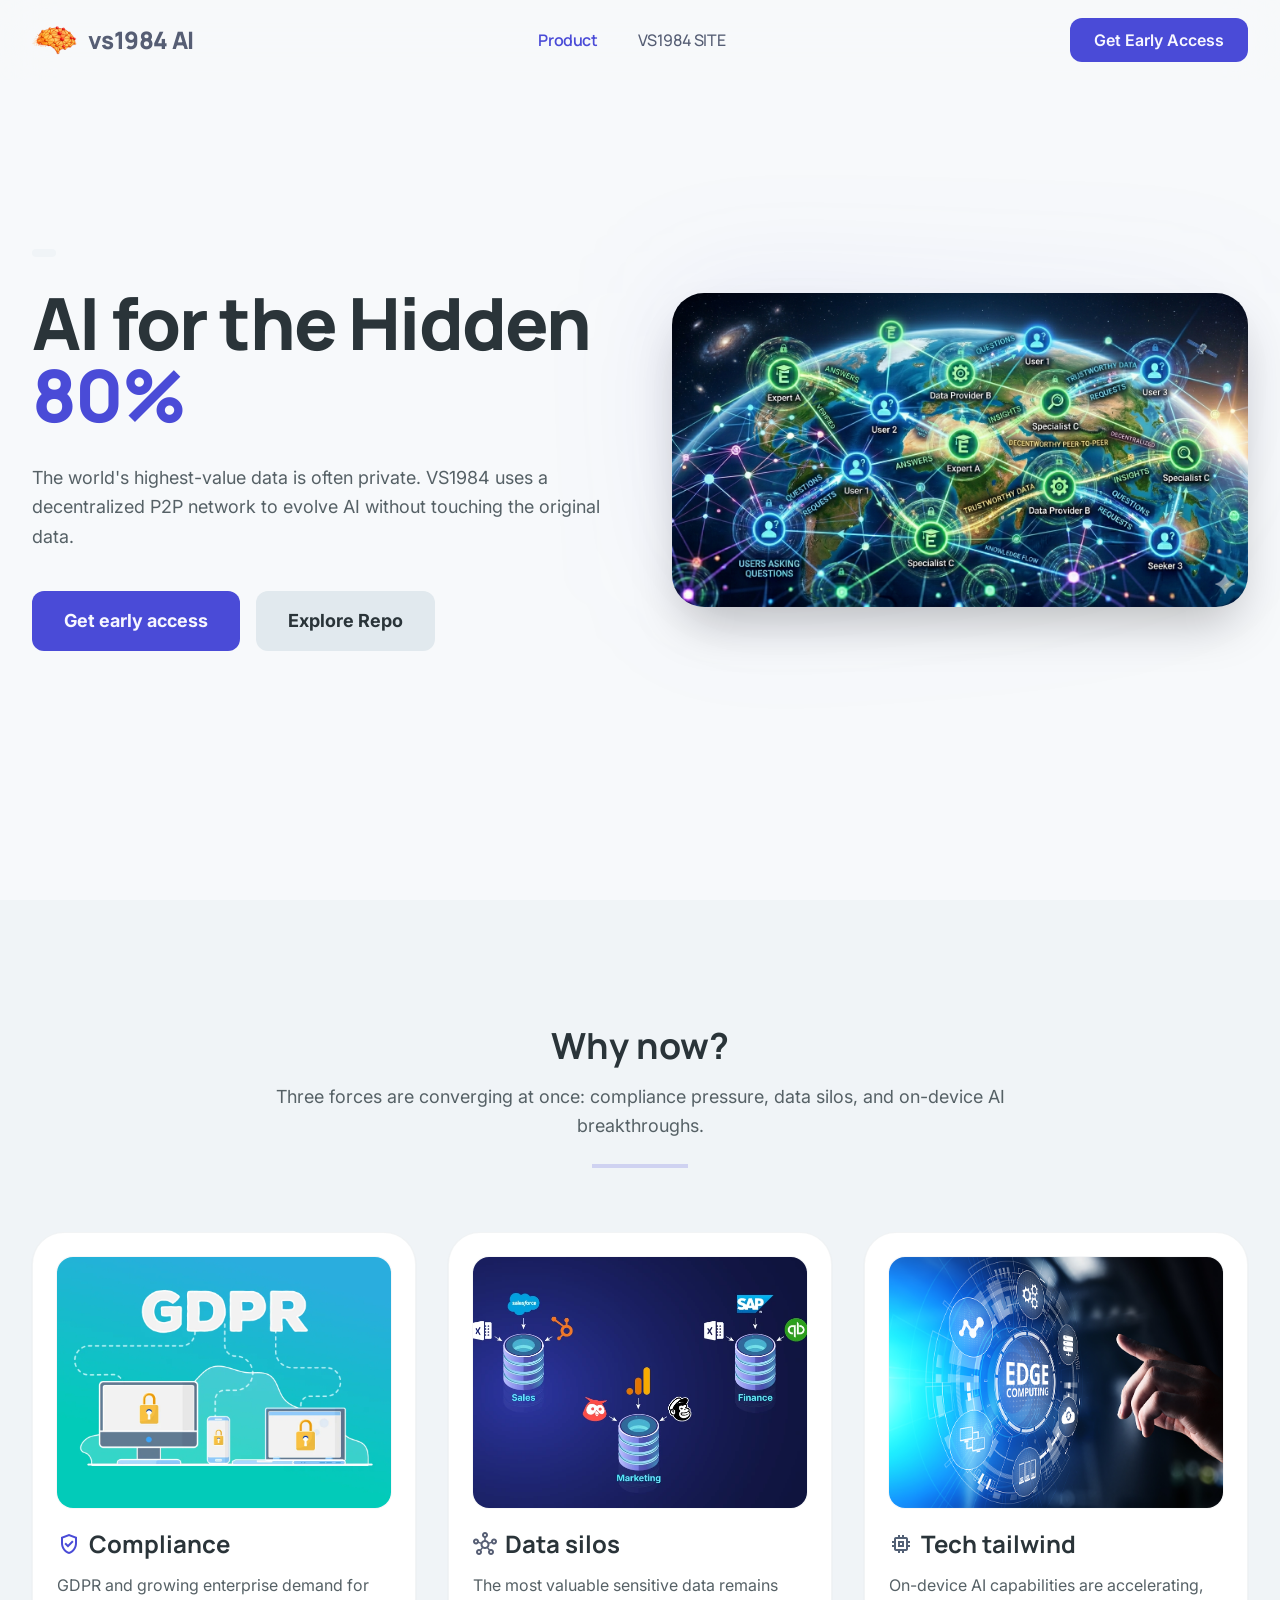
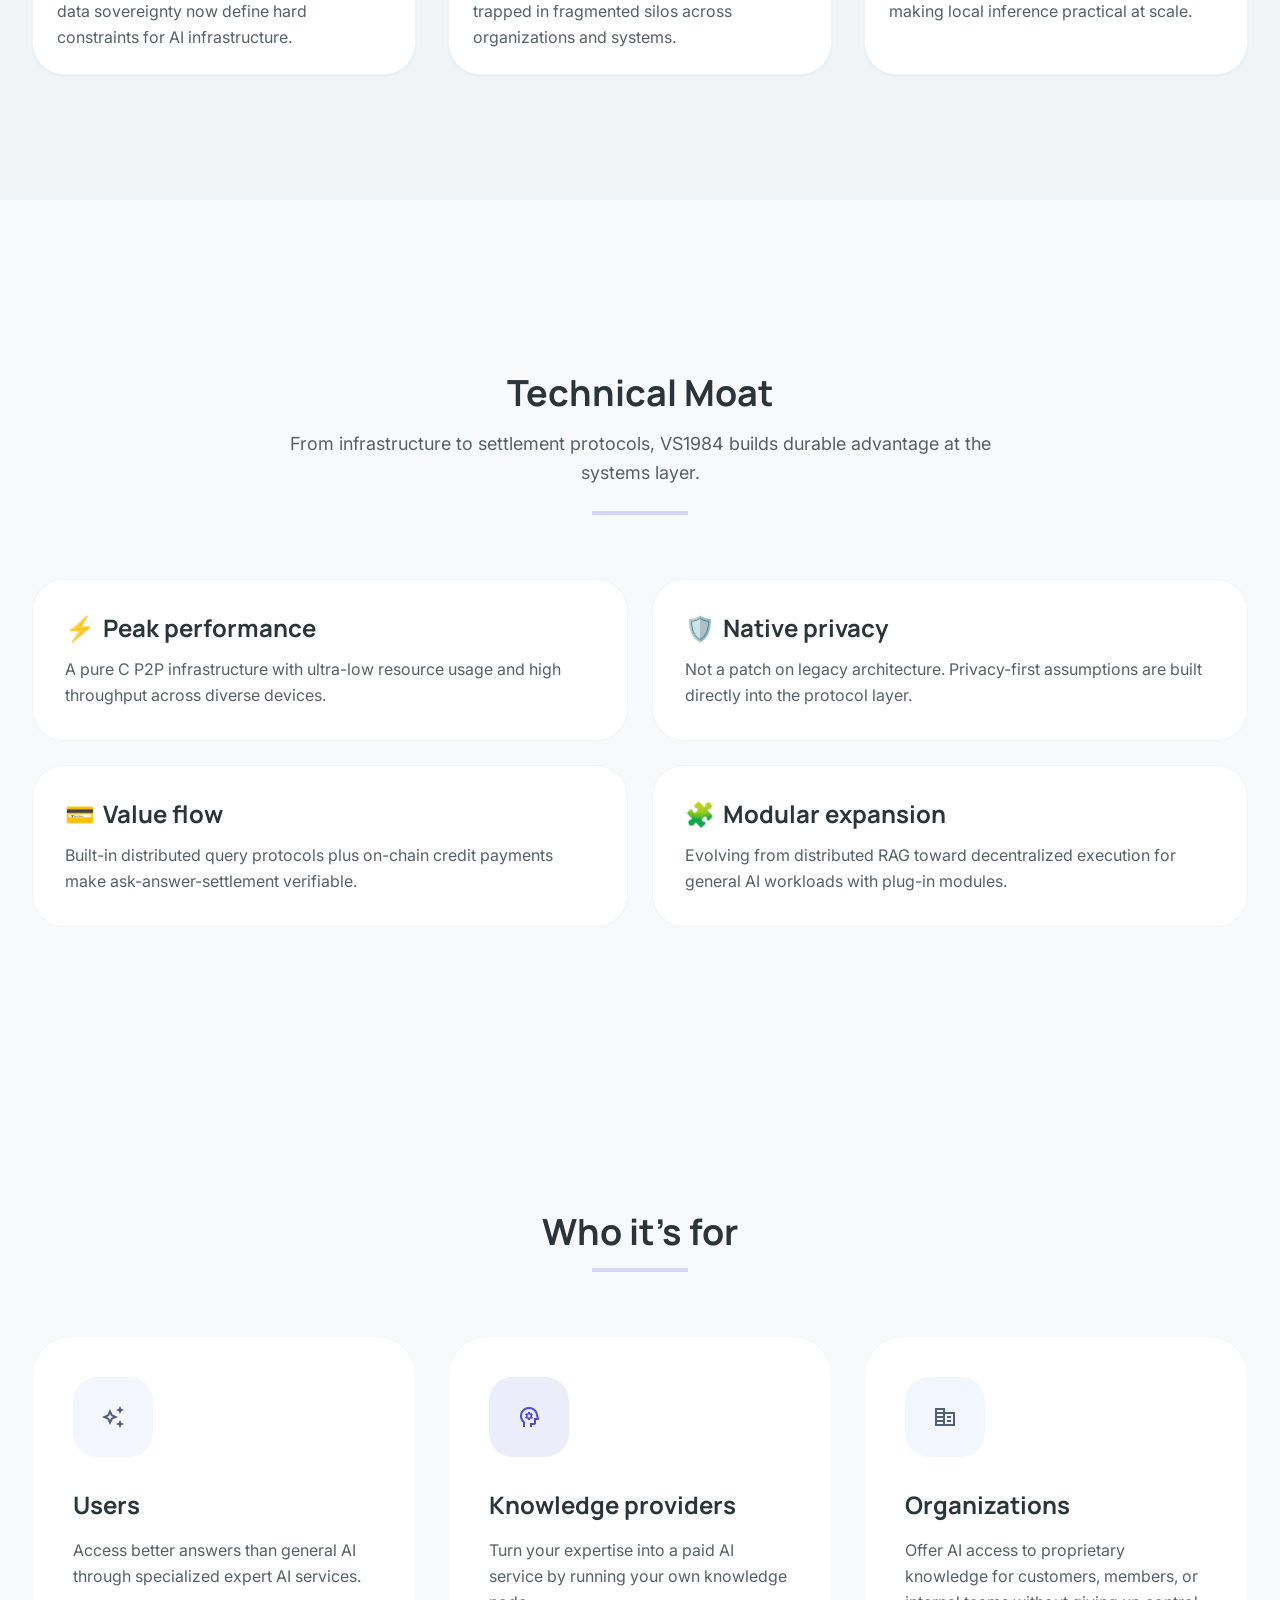
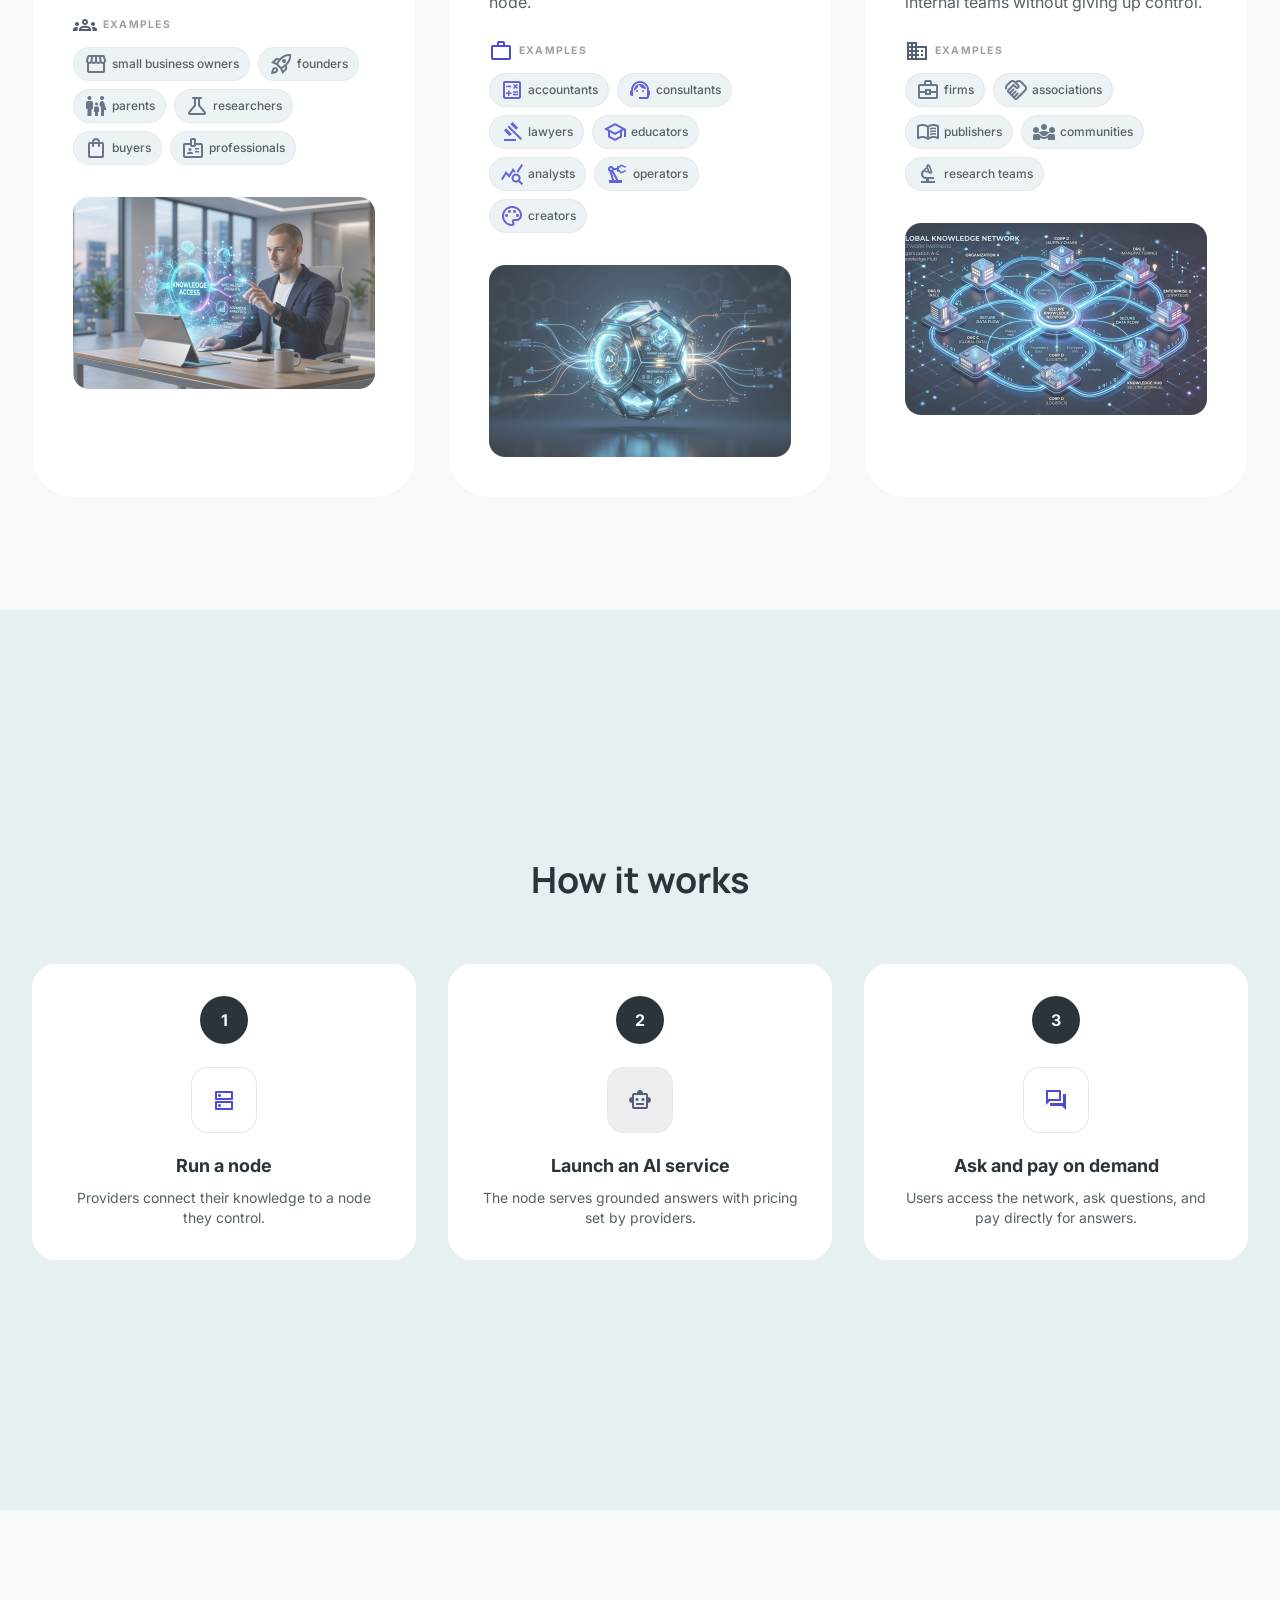
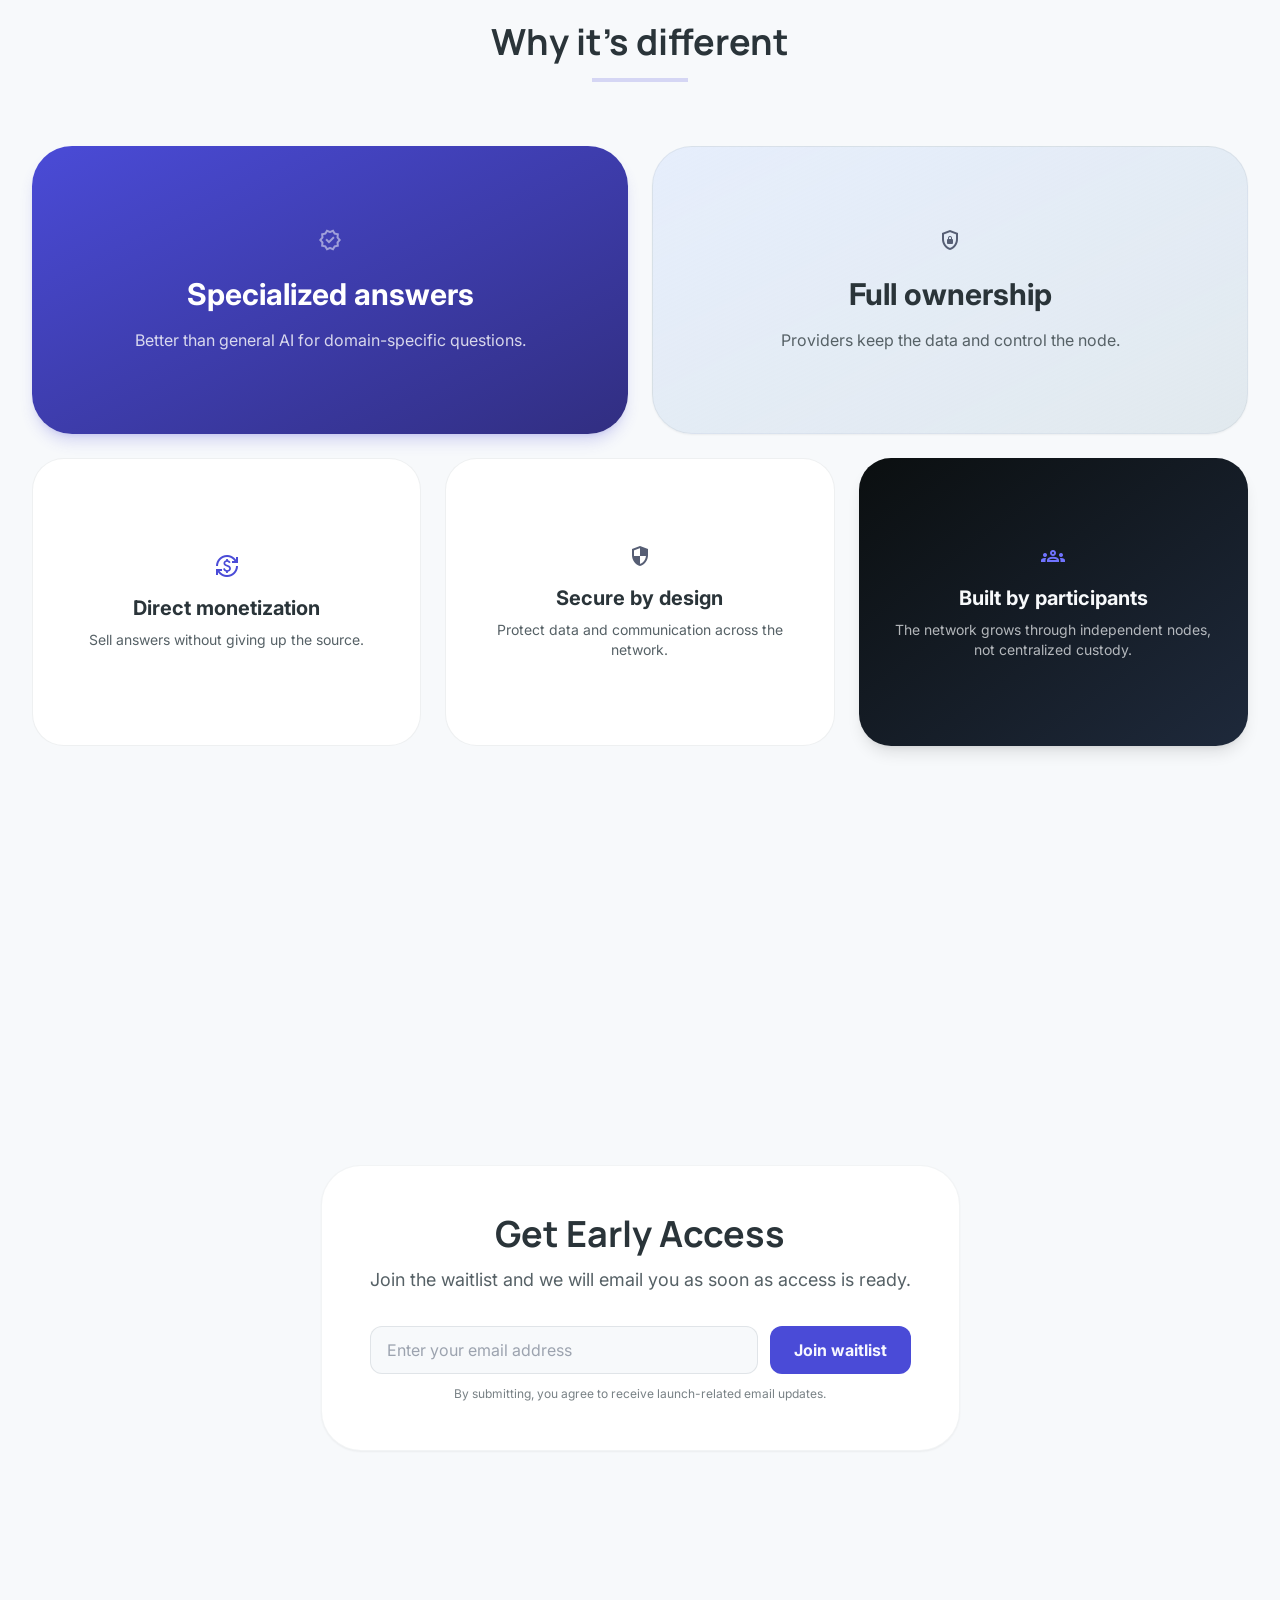
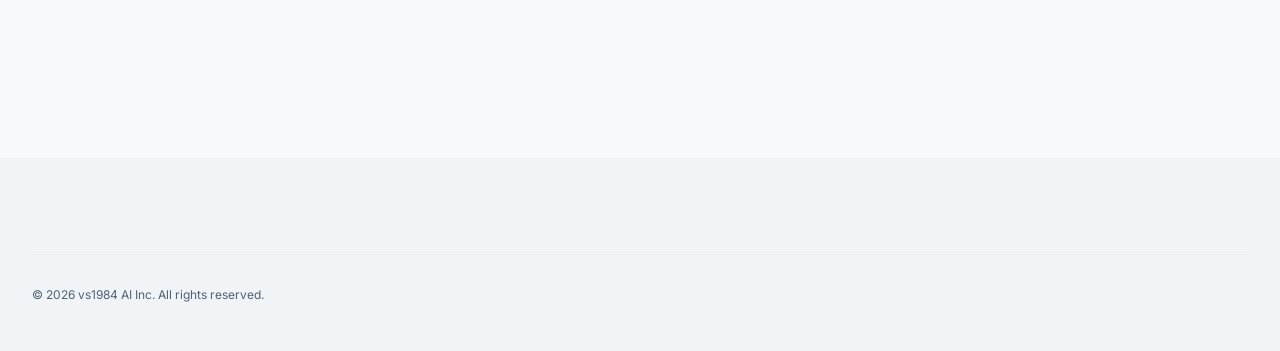
==== commit 3e458e9a: "update index page and images" ====
--- a/index.html
+++ b/index.html
@@ -1 +1 @@
-<!DOCTYPE html><html lang="en" class="scroll-smooth"><head><meta charSet="utf-8"/><meta name="viewport" content="width=device-width, initial-scale=1"/><link rel="preload" href="/ai-vs1984.png" as="image"/><link rel="preload" href="/p2p-ai-image.png" as="image"/><link rel="preload" href="/why-now-compliance.webp" as="image"/><link rel="preload" href="/why-now-silo.webp" as="image"/><link rel="preload" href="/why-now-edge.webp" as="image"/><link rel="preload" href="/users-illustration.png" as="image"/><link rel="preload" href="/providers-illustration.png" as="image"/><link rel="preload" href="/organizations-illustration.png" as="image"/><link rel="stylesheet" href="/_next/static/chunks/05cely29i7mur.css" data-precedence="next"/><link rel="preload" as="script" fetchPriority="low" href="/_next/static/chunks/15xrurgzs99gv.js"/><script src="/_next/static/chunks/0dgq26a5_oy.a.js" async=""></script><script src="/_next/static/chunks/0p4hb62n9babv.js" async=""></script><script src="/_next/static/chunks/16-iqxfcex_4_.js" async=""></script><script src="/_next/static/chunks/turbopack-0nszisfst64ni.js" async=""></script><script src="/_next/static/chunks/01xlw8hd842-c.js" async=""></script><script src="/_next/static/chunks/0_t29vi~hh.tn.js" async=""></script><script src="/_next/static/chunks/0hk.pawkj2mno.js" async=""></script><link rel="preload" href="https://fonts.googleapis.com/css2?family=Manrope:wght@400;500;600;700;800&amp;family=Inter:wght@400;500;600;700&amp;display=swap" as="style"/><link rel="preload" href="https://fonts.googleapis.com/css2?family=Material+Symbols+Outlined:wght,FILL@100..700,0..1&amp;display=swap" as="style"/><title>VS1984 AI</title><meta name="description" content="An open AI network where anyone can access trusted expert intelligence."/><link rel="manifest" href="/manifest.json"/><link rel="shortcut icon" href="/favicon.ico"/><link rel="icon" href="/ai-vs1984-16.png" sizes="16x16" type="image/png"/><link rel="icon" href="/ai-vs1984-32.png" sizes="32x32" type="image/png"/><link rel="apple-touch-icon" href="/ai-vs1984-180.png" sizes="180x180" type="image/png"/><link rel="stylesheet" href="https://fonts.googleapis.com/css2?family=Manrope:wght@400;500;600;700;800&amp;family=Inter:wght@400;500;600;700&amp;display=swap"/><link rel="stylesheet" href="https://fonts.googleapis.com/css2?family=Material+Symbols+Outlined:wght,FILL@100..700,0..1&amp;display=swap"/><script src="/_next/static/chunks/03~yq9q893hmn.js" noModule=""></script></head><body class="bg-surface font-body text-on-surface selection:bg-tertiary/20"><div hidden=""><!--$--><!--/$--></div><nav class="fixed top-0 z-50 w-full bg-[#f7f9fb]/80 backdrop-blur-xl dark:bg-[#0b0f10]/80"><div class="mx-auto flex max-w-7xl items-center justify-between px-4 py-3 sm:px-6 sm:py-4 md:px-8"><div class="flex items-center gap-2"><img src="/ai-vs1984.png" alt="VS1984 Logo" class="h-12 w-12 object-contain"/><span class="whitespace-nowrap font-headline text-xl font-extrabold tracking-tight text-[#565e74] sm:text-2xl dark:text-[#f7f9fb]">vs1984 AI</span></div><div class="hidden items-center gap-10 font-[&#x27;Manrope&#x27;] text-base font-medium tracking-tight md:flex"><a class="font-semibold text-[#4a4bd7] transition-colors duration-200" href="#">Product</a><a class="text-[#565e74] transition-colors duration-200 hover:text-[#4a4bd7] dark:text-[#a9b4b9]" href="https://vs1984.com/en" target="_blank" rel="noreferrer">VS1984 SITE</a></div><div class="flex items-center gap-1.5 sm:gap-3"><div class="flex items-center rounded-xl border border-outline-variant/30 bg-surface-container-lowest p-0.5 sm:p-1"><a class="whitespace-nowrap rounded-lg px-2 py-1 text-base font-semibold text-on-surface-variant transition-colors hover:text-tertiary sm:px-2.5" href="/zh/">中文</a><a class="whitespace-nowrap rounded-lg bg-tertiary px-2 py-1 text-base font-semibold text-on-primary sm:px-2.5" href="/">EN</a></div><a class="hidden whitespace-nowrap rounded-xl bg-tertiary px-3 py-1.5 text-base font-semibold text-on-primary transition-all hover:bg-tertiary-dim active:scale-95 sm:inline-flex sm:px-6 sm:py-2.5" href="#waitlist">Get Early Access</a></div></div></nav><section class="relative overflow-hidden px-4 pb-16 pt-36 sm:px-6 sm:pt-40 lg:flex lg:min-h-[100svh] lg:items-center lg:px-8 lg:py-24"><div class="mx-auto flex max-w-7xl flex-col items-center gap-16 lg:flex-row"><div class="z-10 flex-1 text-left"><div class="mb-6 inline-flex items-center gap-2 rounded-full bg-surface-container-low px-3 py-1"></div><h1 class="mb-8 font-headline text-5xl font-extrabold leading-[1.1] tracking-tight text-on-surface lg:text-7xl">AI for the Hidden<span class="text-tertiary"> 80%</span></h1><p class="mb-10 max-w-xl text-lg leading-relaxed text-on-surface-variant">The world&#x27;s highest-value data is often private. VS1984 uses a decentralized P2P network to evolve AI without touching the original data.</p><div class="flex flex-col gap-4 sm:flex-row"><a class="rounded-xl bg-tertiary px-8 py-4 text-center text-lg font-bold text-on-primary transition-colors hover:bg-tertiary-dim" href="#waitlist">Get early access</a><a class="rounded-xl bg-surface-container-high px-8 py-4 text-center text-lg font-bold text-on-surface transition-colors hover:bg-surface-container-highest" href="https://github.com/YangV77" target="_blank" rel="noreferrer">Explore Repo</a></div></div><div class="relative mx-auto aspect-[11/6] w-full max-w-2xl flex-1 lg:mx-0"><div class="absolute inset-0 rounded-[2rem] bg-gradient-to-br from-tertiary/10 to-transparent blur-3xl"></div><img alt="P2P AI platform" class="relative z-10 h-full w-full rounded-[2rem] object-contain shadow-2xl" src="/p2p-ai-image.png"/></div></div></section><section class="bg-surface-container-low px-4 py-16 sm:px-6 lg:flex lg:min-h-[100svh] lg:items-center lg:px-8 lg:py-28"><div class="mx-auto max-w-7xl"><div class="mb-16 text-center"><h2 class="mb-4 font-headline text-4xl font-bold">Why now?</h2><p class="mx-auto max-w-3xl text-lg leading-relaxed text-on-surface-variant">Three forces are converging at once: compliance pressure, data silos, and on-device AI breakthroughs.</p><div class="mx-auto mt-6 h-1 w-24 bg-tertiary opacity-20"></div></div><div class="grid gap-8 md:grid-cols-3"><article class="rounded-[2rem] border border-outline-variant/15 bg-surface-container-lowest p-6 shadow-sm"><div class="mb-5 overflow-hidden rounded-2xl ring-1 ring-outline-variant/10"><img alt="GDPR and data privacy concept" class="aspect-[4/3] w-full object-cover" src="/why-now-compliance.webp"/></div><h3 class="mb-3 flex items-center gap-2 font-headline text-2xl font-bold"><span class="material-symbols-outlined text-tertiary">verified_user</span>Compliance</h3><p class="leading-relaxed text-on-surface-variant">GDPR and growing enterprise demand for data sovereignty now define hard constraints for AI infrastructure.</p></article><article class="rounded-[2rem] border border-outline-variant/15 bg-surface-container-lowest p-6 shadow-sm"><div class="mb-5 overflow-hidden rounded-2xl ring-1 ring-outline-variant/10"><img alt="Data center servers representing fragmented silos" class="aspect-[4/3] w-full object-cover" src="/why-now-silo.webp"/></div><h3 class="mb-3 flex items-center gap-2 font-headline text-2xl font-bold"><span class="material-symbols-outlined text-primary">hub</span>Data silos</h3><p class="leading-relaxed text-on-surface-variant">The most valuable sensitive data remains trapped in fragmented silos across organizations and systems.</p></article><article class="rounded-[2rem] border border-outline-variant/15 bg-surface-container-lowest p-6 shadow-sm"><div class="mb-5 overflow-hidden rounded-2xl ring-1 ring-outline-variant/10"><img alt="Edge computing graphic for on-device AI" class="aspect-[4/3] w-full object-cover" src="/why-now-edge.webp"/></div><h3 class="mb-3 flex items-center gap-2 font-headline text-2xl font-bold"><span class="material-symbols-outlined text-secondary">memory</span>Tech tailwind</h3><p class="leading-relaxed text-on-surface-variant">On-device AI capabilities are accelerating, making local inference practical at scale.</p></article></div></div></section><section class="px-4 py-16 sm:px-6 lg:flex lg:min-h-[100svh] lg:items-center lg:px-8 lg:py-28"><div class="mx-auto max-w-7xl"><div class="mb-16 text-center"><h2 class="mb-4 font-headline text-4xl font-bold">Technical Moat</h2><p class="mx-auto max-w-3xl text-lg leading-relaxed text-on-surface-variant">From infrastructure to settlement protocols, VS1984 builds durable advantage at the systems layer.</p><div class="mx-auto mt-6 h-1 w-24 bg-tertiary opacity-20"></div></div><div class="grid gap-6 md:grid-cols-2"><article class="rounded-[2rem] border border-outline-variant/15 bg-surface-container-lowest p-6 transition-all duration-300 hover:-translate-y-1 hover:shadow-lg sm:p-8"><h3 class="mb-3 flex items-center gap-2 font-headline text-2xl font-bold"><span aria-hidden="true">⚡️</span>Peak performance</h3><p class="leading-relaxed text-on-surface-variant">A pure C P2P infrastructure with ultra-low resource usage and high throughput across diverse devices.</p></article><article class="rounded-[2rem] border border-outline-variant/15 bg-surface-container-lowest p-6 transition-all duration-300 hover:-translate-y-1 hover:shadow-lg sm:p-8"><h3 class="mb-3 flex items-center gap-2 font-headline text-2xl font-bold"><span aria-hidden="true">🛡️</span>Native privacy</h3><p class="leading-relaxed text-on-surface-variant">Not a patch on legacy architecture. Privacy-first assumptions are built directly into the protocol layer.</p></article><article class="rounded-[2rem] border border-outline-variant/15 bg-surface-container-lowest p-6 transition-all duration-300 hover:-translate-y-1 hover:shadow-lg sm:p-8"><h3 class="mb-3 flex items-center gap-2 font-headline text-2xl font-bold"><span aria-hidden="true">💳</span>Value flow</h3><p class="leading-relaxed text-on-surface-variant">Built-in distributed query protocols plus on-chain credit payments make ask-answer-settlement verifiable.</p></article><article class="rounded-[2rem] border border-outline-variant/15 bg-surface-container-lowest p-6 transition-all duration-300 hover:-translate-y-1 hover:shadow-lg sm:p-8"><h3 class="mb-3 flex items-center gap-2 font-headline text-2xl font-bold"><span aria-hidden="true">🧩</span>Modular expansion</h3><p class="leading-relaxed text-on-surface-variant">Evolving from distributed RAG toward decentralized execution for general AI workloads with plug-in modules.</p></article></div></div></section><section class="px-4 py-16 sm:px-6 lg:flex lg:min-h-[100svh] lg:items-center lg:px-8 lg:py-28"><div class="mx-auto max-w-7xl"><div class="mb-16 text-center"><h2 class="mb-4 font-headline text-4xl font-bold">Who it&#x27;s for</h2><div class="mx-auto h-1 w-24 bg-tertiary opacity-20"></div></div><div class="grid gap-8 md:grid-cols-3"><div class="group rounded-[2.5rem] border border-outline-variant/10 bg-surface-container-lowest p-6 transition-all duration-500 hover:-translate-y-2 hover:bg-surface sm:p-10"><div class="mb-8 flex h-16 w-16 items-center justify-center rounded-3xl bg-primary-container/30 transition-transform group-hover:scale-110 sm:h-20 sm:w-20"><span class="material-symbols-outlined text-4xl text-primary">auto_awesome</span></div><h3 class="mb-4 font-headline text-2xl font-bold">Users</h3><p class="mb-4 leading-relaxed text-on-surface-variant">Access better answers than general AI through specialized expert AI services.</p><div class="mt-6"><p class="mb-2.5 flex items-center gap-1.5 text-[0.65rem] font-bold uppercase tracking-[0.12em] text-on-surface-variant/60" id="examples-users-en"><span class="material-symbols-outlined text-[1rem] text-primary" aria-hidden="true">groups</span>Examples</p><ul class="m-0 flex list-none flex-wrap gap-2 p-0" aria-labelledby="examples-users-en"><li class="inline-flex items-center gap-1 rounded-full border border-outline-variant/15 bg-surface-container-high/60 px-2.5 py-1 text-xs font-medium text-on-surface-variant"><span class="material-symbols-outlined shrink-0 text-[0.95rem] text-primary/85">storefront</span>small business owners</li><li class="inline-flex items-center gap-1 rounded-full border border-outline-variant/15 bg-surface-container-high/60 px-2.5 py-1 text-xs font-medium text-on-surface-variant"><span class="material-symbols-outlined shrink-0 text-[0.95rem] text-primary/85">rocket_launch</span>founders</li><li class="inline-flex items-center gap-1 rounded-full border border-outline-variant/15 bg-surface-container-high/60 px-2.5 py-1 text-xs font-medium text-on-surface-variant"><span class="material-symbols-outlined shrink-0 text-[0.95rem] text-primary/85">family_restroom</span>parents</li><li class="inline-flex items-center gap-1 rounded-full border border-outline-variant/15 bg-surface-container-high/60 px-2.5 py-1 text-xs font-medium text-on-surface-variant"><span class="material-symbols-outlined shrink-0 text-[0.95rem] text-primary/85">science</span>researchers</li><li class="inline-flex items-center gap-1 rounded-full border border-outline-variant/15 bg-surface-container-high/60 px-2.5 py-1 text-xs font-medium text-on-surface-variant"><span class="material-symbols-outlined shrink-0 text-[0.95rem] text-primary/85">shopping_bag</span>buyers</li><li class="inline-flex items-center gap-1 rounded-full border border-outline-variant/15 bg-surface-container-high/60 px-2.5 py-1 text-xs font-medium text-on-surface-variant"><span class="material-symbols-outlined shrink-0 text-[0.95rem] text-primary/85">badge</span>professionals</li></ul></div><img alt="Users illustration" class="mt-8 h-48 w-full rounded-2xl object-cover opacity-80" src="/users-illustration.png"/></div><div class="group rounded-[2.5rem] border border-outline-variant/10 bg-surface-container-lowest p-6 transition-all duration-500 hover:-translate-y-2 hover:bg-surface sm:p-10"><div class="mb-8 flex h-16 w-16 items-center justify-center rounded-3xl bg-tertiary/10 transition-transform group-hover:scale-110 sm:h-20 sm:w-20"><span class="material-symbols-outlined text-4xl text-tertiary">psychology</span></div><h3 class="mb-4 font-headline text-2xl font-bold">Knowledge providers</h3><p class="mb-4 leading-relaxed text-on-surface-variant">Turn your expertise into a paid AI service by running your own knowledge node.</p><div class="mt-6"><p class="mb-2.5 flex items-center gap-1.5 text-[0.65rem] font-bold uppercase tracking-[0.12em] text-on-surface-variant/60" id="examples-providers-en"><span class="material-symbols-outlined text-[1rem] text-tertiary" aria-hidden="true">work</span>Examples</p><ul class="m-0 flex list-none flex-wrap gap-2 p-0" aria-labelledby="examples-providers-en"><li class="inline-flex items-center gap-1 rounded-full border border-outline-variant/15 bg-surface-container-high/60 px-2.5 py-1 text-xs font-medium text-on-surface-variant"><span class="material-symbols-outlined shrink-0 text-[0.95rem] text-tertiary/85">calculate</span>accountants</li><li class="inline-flex items-center gap-1 rounded-full border border-outline-variant/15 bg-surface-container-high/60 px-2.5 py-1 text-xs font-medium text-on-surface-variant"><span class="material-symbols-outlined shrink-0 text-[0.95rem] text-tertiary/85">support_agent</span>consultants</li><li class="inline-flex items-center gap-1 rounded-full border border-outline-variant/15 bg-surface-container-high/60 px-2.5 py-1 text-xs font-medium text-on-surface-variant"><span class="material-symbols-outlined shrink-0 text-[0.95rem] text-tertiary/85">gavel</span>lawyers</li><li class="inline-flex items-center gap-1 rounded-full border border-outline-variant/15 bg-surface-container-high/60 px-2.5 py-1 text-xs font-medium text-on-surface-variant"><span class="material-symbols-outlined shrink-0 text-[0.95rem] text-tertiary/85">school</span>educators</li><li class="inline-flex items-center gap-1 rounded-full border border-outline-variant/15 bg-surface-container-high/60 px-2.5 py-1 text-xs font-medium text-on-surface-variant"><span class="material-symbols-outlined shrink-0 text-[0.95rem] text-tertiary/85">query_stats</span>analysts</li><li class="inline-flex items-center gap-1 rounded-full border border-outline-variant/15 bg-surface-container-high/60 px-2.5 py-1 text-xs font-medium text-on-surface-variant"><span class="material-symbols-outlined shrink-0 text-[0.95rem] text-tertiary/85">precision_manufacturing</span>operators</li><li class="inline-flex items-center gap-1 rounded-full border border-outline-variant/15 bg-surface-container-high/60 px-2.5 py-1 text-xs font-medium text-on-surface-variant"><span class="material-symbols-outlined shrink-0 text-[0.95rem] text-tertiary/85">palette</span>creators</li></ul></div><img alt="Providers illustration" class="mt-8 h-48 w-full rounded-2xl object-cover opacity-80" src="/providers-illustration.png"/></div><div class="group rounded-[2.5rem] border border-outline-variant/10 bg-surface-container-lowest p-6 transition-all duration-500 hover:-translate-y-2 hover:bg-surface sm:p-10"><div class="mb-8 flex h-16 w-16 items-center justify-center rounded-3xl bg-secondary-container/30 transition-transform group-hover:scale-110 sm:h-20 sm:w-20"><span class="material-symbols-outlined text-4xl text-secondary">corporate_fare</span></div><h3 class="mb-4 font-headline text-2xl font-bold">Organizations</h3><p class="mb-4 leading-relaxed text-on-surface-variant">Offer AI access to proprietary knowledge for customers, members, or internal teams without giving up control.</p><div class="mt-6"><p class="mb-2.5 flex items-center gap-1.5 text-[0.65rem] font-bold uppercase tracking-[0.12em] text-on-surface-variant/60" id="examples-orgs-en"><span class="material-symbols-outlined text-[1rem] text-secondary" aria-hidden="true">domain</span>Examples</p><ul class="m-0 flex list-none flex-wrap gap-2 p-0" aria-labelledby="examples-orgs-en"><li class="inline-flex items-center gap-1 rounded-full border border-outline-variant/15 bg-surface-container-high/60 px-2.5 py-1 text-xs font-medium text-on-surface-variant"><span class="material-symbols-outlined shrink-0 text-[0.95rem] text-secondary/85">business_center</span>firms</li><li class="inline-flex items-center gap-1 rounded-full border border-outline-variant/15 bg-surface-container-high/60 px-2.5 py-1 text-xs font-medium text-on-surface-variant"><span class="material-symbols-outlined shrink-0 text-[0.95rem] text-secondary/85">handshake</span>associations</li><li class="inline-flex items-center gap-1 rounded-full border border-outline-variant/15 bg-surface-container-high/60 px-2.5 py-1 text-xs font-medium text-on-surface-variant"><span class="material-symbols-outlined shrink-0 text-[0.95rem] text-secondary/85">menu_book</span>publishers</li><li class="inline-flex items-center gap-1 rounded-full border border-outline-variant/15 bg-surface-container-high/60 px-2.5 py-1 text-xs font-medium text-on-surface-variant"><span class="material-symbols-outlined shrink-0 text-[0.95rem] text-secondary/85">diversity_3</span>communities</li><li class="inline-flex items-center gap-1 rounded-full border border-outline-variant/15 bg-surface-container-high/60 px-2.5 py-1 text-xs font-medium text-on-surface-variant"><span class="material-symbols-outlined shrink-0 text-[0.95rem] text-secondary/85">biotech</span>research teams</li></ul></div><img alt="Organizations illustration" class="mt-8 h-48 w-full rounded-2xl object-cover opacity-80" src="/organizations-illustration.png"/></div></div></div></section><section class="bg-surface-container px-4 py-16 sm:px-6 lg:flex lg:min-h-[100svh] lg:items-center lg:px-8 lg:py-28"><div class="mx-auto max-w-7xl"><h2 class="mb-16 text-center font-headline text-4xl font-bold">How it works</h2><div class="relative flex flex-col gap-8 md:flex-row"><div class="relative z-10 flex-1"><div class="flex h-full flex-col items-center rounded-3xl bg-surface-container-lowest p-8 text-center"><div class="mb-6 flex h-12 w-12 items-center justify-center rounded-full bg-on-surface font-bold text-surface">1</div><div class="mb-5 flex h-16 w-16 items-center justify-center rounded-2xl bg-tertiary/12 ring-1 ring-tertiary/15"><span class="material-symbols-outlined text-[2.25rem] text-tertiary">dns</span></div><h4 class="mb-2 text-lg font-bold">Run a node</h4><p class="text-sm text-on-surface-variant">Providers connect their knowledge to a node they control.</p></div></div><div class="relative z-10 flex-1"><div class="flex h-full flex-col items-center rounded-3xl bg-surface-container-lowest p-8 text-center"><div class="mb-6 flex h-12 w-12 items-center justify-center rounded-full bg-on-surface font-bold text-surface">2</div><div class="mb-5 flex h-16 w-16 items-center justify-center rounded-2xl bg-primary/10 ring-1 ring-primary/15"><span class="material-symbols-outlined text-[2.25rem] text-primary">smart_toy</span></div><h4 class="mb-2 text-lg font-bold">Launch an AI service</h4><p class="text-sm text-on-surface-variant">The node serves grounded answers with pricing set by providers.</p></div></div><div class="relative z-10 flex-1"><div class="flex h-full flex-col items-center rounded-3xl bg-surface-container-lowest p-8 text-center"><div class="mb-6 flex h-12 w-12 items-center justify-center rounded-full bg-on-surface font-bold text-surface">3</div><div class="mb-5 flex h-16 w-16 items-center justify-center rounded-2xl bg-tertiary/12 ring-1 ring-tertiary/15"><span class="material-symbols-outlined text-[2.25rem] text-tertiary">question_answer</span></div><h4 class="mb-2 text-lg font-bold">Ask and pay on demand</h4><p class="text-sm text-on-surface-variant">Users access the network, ask questions, and pay directly for answers.</p></div></div></div></div></section><section class="px-4 py-16 sm:px-6 lg:flex lg:min-h-[100svh] lg:items-center lg:px-8 lg:py-28"><div class="mx-auto max-w-7xl"><div class="mb-16 text-center"><h2 class="mb-4 font-headline text-4xl font-bold">Why it&#x27;s different</h2><div class="mx-auto h-1 w-24 bg-tertiary opacity-20"></div></div><div class="grid h-auto grid-cols-1 gap-6 md:h-[600px] md:grid-cols-6 md:grid-rows-2"><div class="group flex flex-col items-center justify-center rounded-[2.5rem] bg-gradient-to-br from-tertiary to-indigo-900 p-10 text-center text-white shadow-lg shadow-tertiary/20 md:col-span-3"><span class="material-symbols-outlined mb-6 origin-center text-5xl opacity-50 transition-all duration-300 group-hover:scale-110 group-hover:opacity-100">verified</span><h3 class="mb-4 text-3xl font-bold">Specialized answers</h3><p class="mx-auto max-w-md opacity-80">Better than general AI for domain-specific questions.</p></div><div class="group flex flex-col items-center justify-center rounded-[2.5rem] border border-outline-variant/20 bg-gradient-to-br from-secondary-container/50 to-surface-container-high p-10 text-center shadow-sm md:col-span-3"><span class="material-symbols-outlined mb-6 origin-center text-5xl text-primary transition-transform duration-300 group-hover:scale-110">shield_lock</span><h3 class="mb-4 text-3xl font-bold text-on-surface">Full ownership</h3><p class="mx-auto max-w-md text-on-surface-variant">Providers keep the data and control the node.</p></div><div class="group flex flex-col justify-center rounded-[2rem] border border-outline-variant/20 bg-surface-container-lowest p-8 text-center transition-all duration-300 hover:border-tertiary/40 hover:shadow-md md:col-span-2"><span class="material-symbols-outlined mb-4 text-4xl text-tertiary transition-transform duration-300 group-hover:scale-110">currency_exchange</span><h4 class="mb-2 text-xl font-bold text-on-surface">Direct monetization</h4><p class="text-sm text-on-surface-variant">Sell answers without giving up the source.</p></div><div class="group flex flex-col justify-center rounded-[2rem] border border-outline-variant/20 bg-surface-container-lowest p-8 text-center transition-all duration-300 hover:border-primary/40 hover:shadow-md md:col-span-2"><span class="material-symbols-outlined mb-4 text-4xl text-primary transition-transform duration-300 group-hover:scale-110">security</span><h4 class="mb-2 text-xl font-bold text-on-surface">Secure by design</h4><p class="text-sm text-on-surface-variant">Protect data and communication across the network.</p></div><div class="group flex flex-col justify-center rounded-[2rem] bg-gradient-to-br from-inverse-surface to-slate-800 p-8 text-center text-surface shadow-lg md:col-span-2"><span class="material-symbols-outlined mb-4 text-4xl text-tertiary-fixed transition-transform duration-300 group-hover:scale-110">groups</span><h4 class="mb-2 text-xl font-bold">Built by participants</h4><p class="text-sm opacity-70">The network grows through independent nodes, not centralized custody.</p></div></div></div></section><section class="px-4 py-16 sm:px-6 lg:flex lg:min-h-[100svh] lg:items-center lg:px-8 lg:py-28" id="waitlist"><div class="mx-auto max-w-4xl rounded-[2.5rem] border border-outline-variant/15 bg-surface-container-lowest p-6 shadow-sm sm:p-12"><div class="mb-8 text-center"><h2 class="mb-3 font-headline text-3xl font-bold sm:text-4xl">Get Early Access</h2><p class="text-base text-on-surface-variant sm:text-lg">Join the waitlist and we will email you as soon as access is ready.</p></div><form class="mx-auto max-w-2xl"><div class="flex flex-col gap-3 sm:flex-row"><input autoComplete="email" class="h-12 w-full rounded-xl border border-outline-variant/30 bg-surface px-4 text-base text-on-surface outline-none transition-colors focus:border-tertiary" placeholder="Enter your email address" required="" type="email" value=""/><button class="h-12 shrink-0 rounded-xl bg-tertiary px-6 text-base font-bold text-on-primary transition-colors hover:bg-tertiary-dim disabled:cursor-not-allowed disabled:opacity-70" type="submit">Join waitlist</button></div><p class="mt-3 text-center text-xs text-on-surface-variant/80">By submitting, you agree to receive launch-related email updates.</p></form></div></section><footer class="w-full bg-[#f0f4f7] px-4 py-12 sm:px-6 lg:px-8 dark:bg-[#0b0f10]"><div class="mx-auto mt-12 max-w-7xl border-t border-outline-variant/10 pt-8"><p class="text-xs text-[#526075] dark:text-[#a9b4b9]">© 2026 vs1984 AI Inc. All rights reserved.</p></div></footer><!--$--><!--/$--><script src="/_next/static/chunks/15xrurgzs99gv.js" id="_R_" async=""></script><script>(self.__next_f=self.__next_f||[]).push([0])</script><script>self.__next_f.push([1,"1:\"$Sreact.fragment\"\n2:I[39756,[\"/_next/static/chunks/01xlw8hd842-c.js\",\"/_next/static/chunks/0_t29vi~hh.tn.js\"],\"default\"]\n3:I[37457,[\"/_next/static/chunks/01xlw8hd842-c.js\",\"/_next/static/chunks/0_t29vi~hh.tn.js\"],\"default\"]\n4:I[22016,[\"/_next/static/chunks/01xlw8hd842-c.js\",\"/_next/static/chunks/0_t29vi~hh.tn.js\",\"/_next/static/chunks/0hk.pawkj2mno.js\"],\"\"]\n10:I[68027,[\"/_next/static/chunks/01xlw8hd842-c.js\",\"/_next/static/chunks/0_t29vi~hh.tn.js\"],\"default\",1]\n:HL[\"/_next/static/chunks/05cely29i7mur.css\",\"style\"]\n:HL[\"https://fonts.googleapis.com/css2?family=Manrope:wght@400;500;600;700;800\u0026family=Inter:wght@400;500;600;700\u0026display=swap\",\"style\"]\n:HL[\"https://fonts.googleapis.com/css2?family=Material+Symbols+Outlined:wght,FILL@100..700,0..1\u0026display=swap\",\"style\"]\n:HL[\"/ai-vs1984.png\",\"image\"]\n"])</script><script>self.__next_f.push([1,"0:{\"P\":null,\"c\":[\"\",\"\"],\"q\":\"\",\"i\":false,\"f\":[[[\"\",{\"children\":[\"__PAGE__\",{}]},\"$undefined\",\"$undefined\",16],[[\"$\",\"$1\",\"c\",{\"children\":[[[\"$\",\"link\",\"0\",{\"rel\":\"stylesheet\",\"href\":\"/_next/static/chunks/05cely29i7mur.css\",\"precedence\":\"next\",\"crossOrigin\":\"$undefined\",\"nonce\":\"$undefined\"}],[\"$\",\"script\",\"script-0\",{\"src\":\"/_next/static/chunks/01xlw8hd842-c.js\",\"async\":true,\"nonce\":\"$undefined\"}],[\"$\",\"script\",\"script-1\",{\"src\":\"/_next/static/chunks/0_t29vi~hh.tn.js\",\"async\":true,\"nonce\":\"$undefined\"}]],[\"$\",\"html\",null,{\"lang\":\"en\",\"className\":\"scroll-smooth\",\"children\":[[\"$\",\"head\",null,{\"children\":[[\"$\",\"link\",null,{\"rel\":\"stylesheet\",\"href\":\"https://fonts.googleapis.com/css2?family=Manrope:wght@400;500;600;700;800\u0026family=Inter:wght@400;500;600;700\u0026display=swap\"}],[\"$\",\"link\",null,{\"rel\":\"stylesheet\",\"href\":\"https://fonts.googleapis.com/css2?family=Material+Symbols+Outlined:wght,FILL@100..700,0..1\u0026display=swap\"}]]}],[\"$\",\"body\",null,{\"className\":\"bg-surface font-body text-on-surface selection:bg-tertiary/20\",\"children\":[\"$\",\"$L2\",null,{\"parallelRouterKey\":\"children\",\"error\":\"$undefined\",\"errorStyles\":\"$undefined\",\"errorScripts\":\"$undefined\",\"template\":[\"$\",\"$L3\",null,{}],\"templateStyles\":\"$undefined\",\"templateScripts\":\"$undefined\",\"notFound\":[[[\"$\",\"title\",null,{\"children\":\"404: This page could not be found.\"}],[\"$\",\"div\",null,{\"style\":{\"fontFamily\":\"system-ui,\\\"Segoe UI\\\",Roboto,Helvetica,Arial,sans-serif,\\\"Apple Color Emoji\\\",\\\"Segoe UI Emoji\\\"\",\"height\":\"100vh\",\"textAlign\":\"center\",\"display\":\"flex\",\"flexDirection\":\"column\",\"alignItems\":\"center\",\"justifyContent\":\"center\"},\"children\":[\"$\",\"div\",null,{\"children\":[[\"$\",\"style\",null,{\"dangerouslySetInnerHTML\":{\"__html\":\"body{color:#000;background:#fff;margin:0}.next-error-h1{border-right:1px solid rgba(0,0,0,.3)}@media (prefers-color-scheme:dark){body{color:#fff;background:#000}.next-error-h1{border-right:1px solid rgba(255,255,255,.3)}}\"}}],[\"$\",\"h1\",null,{\"className\":\"next-error-h1\",\"style\":{\"display\":\"inline-block\",\"margin\":\"0 20px 0 0\",\"padding\":\"0 23px 0 0\",\"fontSize\":24,\"fontWeight\":500,\"verticalAlign\":\"top\",\"lineHeight\":\"49px\"},\"children\":404}],[\"$\",\"div\",null,{\"style\":{\"display\":\"inline-block\"},\"children\":[\"$\",\"h2\",null,{\"style\":{\"fontSize\":14,\"fontWeight\":400,\"lineHeight\":\"49px\",\"margin\":0},\"children\":\"This page could not be found.\"}]}]]}]}]],[]],\"forbidden\":\"$undefined\",\"unauthorized\":\"$undefined\"}]}]]}]]}],{\"children\":[[\"$\",\"$1\",\"c\",{\"children\":[[[\"$\",\"nav\",null,{\"className\":\"fixed top-0 z-50 w-full bg-[#f7f9fb]/80 backdrop-blur-xl dark:bg-[#0b0f10]/80\",\"children\":[\"$\",\"div\",null,{\"className\":\"mx-auto flex max-w-7xl items-center justify-between px-4 py-3 sm:px-6 sm:py-4 md:px-8\",\"children\":[[\"$\",\"div\",null,{\"className\":\"flex items-center gap-2\",\"children\":[[\"$\",\"img\",null,{\"src\":\"/ai-vs1984.png\",\"alt\":\"VS1984 Logo\",\"className\":\"h-12 w-12 object-contain\"}],[\"$\",\"span\",null,{\"className\":\"whitespace-nowrap font-headline text-xl font-extrabold tracking-tight text-[#565e74] sm:text-2xl dark:text-[#f7f9fb]\",\"children\":\"vs1984 AI\"}]]}],[\"$\",\"div\",null,{\"className\":\"hidden items-center gap-10 font-['Manrope'] text-base font-medium tracking-tight md:flex\",\"children\":[[\"$\",\"a\",null,{\"className\":\"font-semibold text-[#4a4bd7] transition-colors duration-200\",\"href\":\"#\",\"children\":\"Product\"}],[\"$\",\"a\",null,{\"className\":\"text-[#565e74] transition-colors duration-200 hover:text-[#4a4bd7] dark:text-[#a9b4b9]\",\"href\":\"https://vs1984.com/en\",\"target\":\"_blank\",\"rel\":\"noreferrer\",\"children\":\"VS1984 SITE\"}]]}],[\"$\",\"div\",null,{\"className\":\"flex items-center gap-1.5 sm:gap-3\",\"children\":[[\"$\",\"div\",null,{\"className\":\"flex items-center rounded-xl border border-outline-variant/30 bg-surface-container-lowest p-0.5 sm:p-1\",\"children\":[[\"$\",\"$L4\",null,{\"className\":\"whitespace-nowrap rounded-lg px-2 py-1 text-base font-semibold text-on-surface-variant transition-colors hover:text-tertiary sm:px-2.5\",\"href\":\"/zh\",\"children\":\"中文\"}],[\"$\",\"$L4\",null,{\"className\":\"whitespace-nowrap rounded-lg bg-tertiary px-2 py-1 text-base font-semibold text-on-primary sm:px-2.5\",\"href\":\"/\",\"children\":\"EN\"}]]}],[\"$\",\"a\",null,{\"className\":\"hidden whitespace-nowrap rounded-xl bg-tertiary px-3 py-1.5 text-base font-semibold text-on-primary transition-all hover:bg-tertiary-dim active:scale-95 sm:inline-flex sm:px-6 sm:py-2.5\",\"href\":\"#waitlist\",\"children\":\"Get Early Access\"}]]}]]}]}],\"$L5\",\"$L6\",\"$L7\",\"$L8\",\"$L9\",\"$La\",\"$Lb\",\"$Lc\"],[\"$Ld\"],\"$Le\"]}],{},null,false,null]},null,false,null],\"$Lf\",false]],\"m\":\"$undefined\",\"G\":[\"$10\",[\"$L11\"]],\"S\":true,\"h\":null,\"s\":\"$undefined\",\"l\":\"$undefined\",\"p\":\"$undefined\",\"d\":\"$undefined\",\"b\":\"19jwUUik2ipLDn8lmPzRm\"}\n"])</script><script>self.__next_f.push([1,"14:I[42054,[\"/_next/static/chunks/01xlw8hd842-c.js\",\"/_next/static/chunks/0_t29vi~hh.tn.js\",\"/_next/static/chunks/0hk.pawkj2mno.js\"],\"default\"]\n15:I[97367,[\"/_next/static/chunks/01xlw8hd842-c.js\",\"/_next/static/chunks/0_t29vi~hh.tn.js\"],\"OutletBoundary\"]\n16:\"$Sreact.suspense\"\n18:I[97367,[\"/_next/static/chunks/01xlw8hd842-c.js\",\"/_next/static/chunks/0_t29vi~hh.tn.js\"],\"ViewportBoundary\"]\n1a:I[97367,[\"/_next/static/chunks/01xlw8hd842-c.js\",\"/_next/static/chunks/0_t29vi~hh.tn.js\"],\"MetadataBoundary\"]\n:HL[\"/p2p-ai-image.png\",\"image\"]\n:HL[\"/why-now-compliance.webp\",\"image\"]\n:HL[\"/why-now-silo.webp\",\"image\"]\n:HL[\"/why-now-edge.webp\",\"image\"]\n:HL[\"/users-illustration.png\",\"image\"]\n"])</script><script>self.__next_f.push([1,"5:[\"$\",\"section\",null,{\"className\":\"relative overflow-hidden px-4 pb-16 pt-36 sm:px-6 sm:pt-40 lg:flex lg:min-h-[100svh] lg:items-center lg:px-8 lg:py-24\",\"children\":[\"$\",\"div\",null,{\"className\":\"mx-auto flex max-w-7xl flex-col items-center gap-16 lg:flex-row\",\"children\":[[\"$\",\"div\",null,{\"className\":\"z-10 flex-1 text-left\",\"children\":[[\"$\",\"div\",null,{\"className\":\"mb-6 inline-flex items-center gap-2 rounded-full bg-surface-container-low px-3 py-1\"}],[\"$\",\"h1\",null,{\"className\":\"mb-8 font-headline text-5xl font-extrabold leading-[1.1] tracking-tight text-on-surface lg:text-7xl\",\"children\":[\"AI for the Hidden\",[\"$\",\"span\",null,{\"className\":\"text-tertiary\",\"children\":\" 80%\"}]]}],[\"$\",\"p\",null,{\"className\":\"mb-10 max-w-xl text-lg leading-relaxed text-on-surface-variant\",\"children\":\"The world's highest-value data is often private. VS1984 uses a decentralized P2P network to evolve AI without touching the original data.\"}],[\"$\",\"div\",null,{\"className\":\"flex flex-col gap-4 sm:flex-row\",\"children\":[[\"$\",\"a\",null,{\"className\":\"rounded-xl bg-tertiary px-8 py-4 text-center text-lg font-bold text-on-primary transition-colors hover:bg-tertiary-dim\",\"href\":\"#waitlist\",\"children\":\"Get early access\"}],[\"$\",\"a\",null,{\"className\":\"rounded-xl bg-surface-container-high px-8 py-4 text-center text-lg font-bold text-on-surface transition-colors hover:bg-surface-container-highest\",\"href\":\"https://github.com/YangV77\",\"target\":\"_blank\",\"rel\":\"noreferrer\",\"children\":\"Explore Repo\"}]]}]]}],[\"$\",\"div\",null,{\"className\":\"relative mx-auto aspect-[11/6] w-full max-w-2xl flex-1 lg:mx-0\",\"children\":[[\"$\",\"div\",null,{\"className\":\"absolute inset-0 rounded-[2rem] bg-gradient-to-br from-tertiary/10 to-transparent blur-3xl\"}],[\"$\",\"img\",null,{\"alt\":\"P2P AI platform\",\"className\":\"relative z-10 h-full w-full rounded-[2rem] object-contain shadow-2xl\",\"src\":\"/p2p-ai-image.png\"}]]}]]}]}]\n"])</script><script>self.__next_f.push([1,"6:[\"$\",\"section\",null,{\"className\":\"bg-surface-container-low px-4 py-16 sm:px-6 lg:flex lg:min-h-[100svh] lg:items-center lg:px-8 lg:py-28\",\"children\":[\"$\",\"div\",null,{\"className\":\"mx-auto max-w-7xl\",\"children\":[[\"$\",\"div\",null,{\"className\":\"mb-16 text-center\",\"children\":[[\"$\",\"h2\",null,{\"className\":\"mb-4 font-headline text-4xl font-bold\",\"children\":\"Why now?\"}],[\"$\",\"p\",null,{\"className\":\"mx-auto max-w-3xl text-lg leading-relaxed text-on-surface-variant\",\"children\":\"Three forces are converging at once: compliance pressure, data silos, and on-device AI breakthroughs.\"}],[\"$\",\"div\",null,{\"className\":\"mx-auto mt-6 h-1 w-24 bg-tertiary opacity-20\"}]]}],[\"$\",\"div\",null,{\"className\":\"grid gap-8 md:grid-cols-3\",\"children\":[[\"$\",\"article\",null,{\"className\":\"rounded-[2rem] border border-outline-variant/15 bg-surface-container-lowest p-6 shadow-sm\",\"children\":[[\"$\",\"div\",null,{\"className\":\"mb-5 overflow-hidden rounded-2xl ring-1 ring-outline-variant/10\",\"children\":[\"$\",\"img\",null,{\"alt\":\"GDPR and data privacy concept\",\"className\":\"aspect-[4/3] w-full object-cover\",\"src\":\"/why-now-compliance.webp\"}]}],[\"$\",\"h3\",null,{\"className\":\"mb-3 flex items-center gap-2 font-headline text-2xl font-bold\",\"children\":[[\"$\",\"span\",null,{\"className\":\"material-symbols-outlined text-tertiary\",\"children\":\"verified_user\"}],\"Compliance\"]}],[\"$\",\"p\",null,{\"className\":\"leading-relaxed text-on-surface-variant\",\"children\":\"GDPR and growing enterprise demand for data sovereignty now define hard constraints for AI infrastructure.\"}]]}],[\"$\",\"article\",null,{\"className\":\"rounded-[2rem] border border-outline-variant/15 bg-surface-container-lowest p-6 shadow-sm\",\"children\":[[\"$\",\"div\",null,{\"className\":\"mb-5 overflow-hidden rounded-2xl ring-1 ring-outline-variant/10\",\"children\":[\"$\",\"img\",null,{\"alt\":\"Data center servers representing fragmented silos\",\"className\":\"aspect-[4/3] w-full object-cover\",\"src\":\"/why-now-silo.webp\"}]}],[\"$\",\"h3\",null,{\"className\":\"mb-3 flex items-center gap-2 font-headline text-2xl font-bold\",\"children\":[[\"$\",\"span\",null,{\"className\":\"material-symbols-outlined text-primary\",\"children\":\"hub\"}],\"Data silos\"]}],[\"$\",\"p\",null,{\"className\":\"leading-relaxed text-on-surface-variant\",\"children\":\"The most valuable sensitive data remains trapped in fragmented silos across organizations and systems.\"}]]}],[\"$\",\"article\",null,{\"className\":\"rounded-[2rem] border border-outline-variant/15 bg-surface-container-lowest p-6 shadow-sm\",\"children\":[[\"$\",\"div\",null,{\"className\":\"mb-5 overflow-hidden rounded-2xl ring-1 ring-outline-variant/10\",\"children\":[\"$\",\"img\",null,{\"alt\":\"Edge computing graphic for on-device AI\",\"className\":\"aspect-[4/3] w-full object-cover\",\"src\":\"/why-now-edge.webp\"}]}],[\"$\",\"h3\",null,{\"className\":\"mb-3 flex items-center gap-2 font-headline text-2xl font-bold\",\"children\":[[\"$\",\"span\",null,{\"className\":\"material-symbols-outlined text-secondary\",\"children\":\"memory\"}],\"Tech tailwind\"]}],[\"$\",\"p\",null,{\"className\":\"leading-relaxed text-on-surface-variant\",\"children\":\"On-device AI capabilities are accelerating, making local inference practical at scale.\"}]]}]]}]]}]}]\n"])</script><script>self.__next_f.push([1,"7:[\"$\",\"section\",null,{\"className\":\"px-4 py-16 sm:px-6 lg:flex lg:min-h-[100svh] lg:items-center lg:px-8 lg:py-28\",\"children\":[\"$\",\"div\",null,{\"className\":\"mx-auto max-w-7xl\",\"children\":[[\"$\",\"div\",null,{\"className\":\"mb-16 text-center\",\"children\":[[\"$\",\"h2\",null,{\"className\":\"mb-4 font-headline text-4xl font-bold\",\"children\":\"Technical Moat\"}],[\"$\",\"p\",null,{\"className\":\"mx-auto max-w-3xl text-lg leading-relaxed text-on-surface-variant\",\"children\":\"From infrastructure to settlement protocols, VS1984 builds durable advantage at the systems layer.\"}],[\"$\",\"div\",null,{\"className\":\"mx-auto mt-6 h-1 w-24 bg-tertiary opacity-20\"}]]}],[\"$\",\"div\",null,{\"className\":\"grid gap-6 md:grid-cols-2\",\"children\":[[\"$\",\"article\",null,{\"className\":\"rounded-[2rem] border border-outline-variant/15 bg-surface-container-lowest p-6 transition-all duration-300 hover:-translate-y-1 hover:shadow-lg sm:p-8\",\"children\":[[\"$\",\"h3\",null,{\"className\":\"mb-3 flex items-center gap-2 font-headline text-2xl font-bold\",\"children\":[[\"$\",\"span\",null,{\"aria-hidden\":\"true\",\"children\":\"⚡️\"}],\"Peak performance\"]}],[\"$\",\"p\",null,{\"className\":\"leading-relaxed text-on-surface-variant\",\"children\":\"A pure C P2P infrastructure with ultra-low resource usage and high throughput across diverse devices.\"}]]}],[\"$\",\"article\",null,{\"className\":\"rounded-[2rem] border border-outline-variant/15 bg-surface-container-lowest p-6 transition-all duration-300 hover:-translate-y-1 hover:shadow-lg sm:p-8\",\"children\":[[\"$\",\"h3\",null,{\"className\":\"mb-3 flex items-center gap-2 font-headline text-2xl font-bold\",\"children\":[[\"$\",\"span\",null,{\"aria-hidden\":\"true\",\"children\":\"🛡️\"}],\"Native privacy\"]}],[\"$\",\"p\",null,{\"className\":\"leading-relaxed text-on-surface-variant\",\"children\":\"Not a patch on legacy architecture. Privacy-first assumptions are built directly into the protocol layer.\"}]]}],[\"$\",\"article\",null,{\"className\":\"rounded-[2rem] border border-outline-variant/15 bg-surface-container-lowest p-6 transition-all duration-300 hover:-translate-y-1 hover:shadow-lg sm:p-8\",\"children\":[[\"$\",\"h3\",null,{\"className\":\"mb-3 flex items-center gap-2 font-headline text-2xl font-bold\",\"children\":[[\"$\",\"span\",null,{\"aria-hidden\":\"true\",\"children\":\"💳\"}],\"Value flow\"]}],[\"$\",\"p\",null,{\"className\":\"leading-relaxed text-on-surface-variant\",\"children\":\"Built-in distributed query protocols plus on-chain credit payments make ask-answer-settlement verifiable.\"}]]}],[\"$\",\"article\",null,{\"className\":\"rounded-[2rem] border border-outline-variant/15 bg-surface-container-lowest p-6 transition-all duration-300 hover:-translate-y-1 hover:shadow-lg sm:p-8\",\"children\":[[\"$\",\"h3\",null,{\"className\":\"mb-3 flex items-center gap-2 font-headline text-2xl font-bold\",\"children\":[[\"$\",\"span\",null,{\"aria-hidden\":\"true\",\"children\":\"🧩\"}],\"Modular expansion\"]}],[\"$\",\"p\",null,{\"className\":\"leading-relaxed text-on-surface-variant\",\"children\":\"Evolving from distributed RAG toward decentralized execution for general AI workloads with plug-in modules.\"}]]}]]}]]}]}]\n"])</script><script>self.__next_f.push([1,"8:[\"$\",\"section\",null,{\"className\":\"px-4 py-16 sm:px-6 lg:flex lg:min-h-[100svh] lg:items-center lg:px-8 lg:py-28\",\"children\":[\"$\",\"div\",null,{\"className\":\"mx-auto max-w-7xl\",\"children\":[[\"$\",\"div\",null,{\"className\":\"mb-16 text-center\",\"children\":[[\"$\",\"h2\",null,{\"className\":\"mb-4 font-headline text-4xl font-bold\",\"children\":\"Who it's for\"}],[\"$\",\"div\",null,{\"className\":\"mx-auto h-1 w-24 bg-tertiary opacity-20\"}]]}],[\"$\",\"div\",null,{\"className\":\"grid gap-8 md:grid-cols-3\",\"children\":[[\"$\",\"div\",null,{\"className\":\"group rounded-[2.5rem] border border-outline-variant/10 bg-surface-container-lowest p-6 transition-all duration-500 hover:-translate-y-2 hover:bg-surface sm:p-10\",\"children\":[[\"$\",\"div\",null,{\"className\":\"mb-8 flex h-16 w-16 items-center justify-center rounded-3xl bg-primary-container/30 transition-transform group-hover:scale-110 sm:h-20 sm:w-20\",\"children\":[\"$\",\"span\",null,{\"className\":\"material-symbols-outlined text-4xl text-primary\",\"children\":\"auto_awesome\"}]}],[\"$\",\"h3\",null,{\"className\":\"mb-4 font-headline text-2xl font-bold\",\"children\":\"Users\"}],[\"$\",\"p\",null,{\"className\":\"mb-4 leading-relaxed text-on-surface-variant\",\"children\":\"Access better answers than general AI through specialized expert AI services.\"}],[\"$\",\"div\",null,{\"className\":\"mt-6\",\"children\":[[\"$\",\"p\",null,{\"className\":\"mb-2.5 flex items-center gap-1.5 text-[0.65rem] font-bold uppercase tracking-[0.12em] text-on-surface-variant/60\",\"id\":\"examples-users-en\",\"children\":[[\"$\",\"span\",null,{\"className\":\"material-symbols-outlined text-[1rem] text-primary\",\"aria-hidden\":\"true\",\"children\":\"groups\"}],\"Examples\"]}],[\"$\",\"ul\",null,{\"className\":\"m-0 flex list-none flex-wrap gap-2 p-0\",\"aria-labelledby\":\"examples-users-en\",\"children\":[[\"$\",\"li\",null,{\"className\":\"inline-flex items-center gap-1 rounded-full border border-outline-variant/15 bg-surface-container-high/60 px-2.5 py-1 text-xs font-medium text-on-surface-variant\",\"children\":[[\"$\",\"span\",null,{\"className\":\"material-symbols-outlined shrink-0 text-[0.95rem] text-primary/85\",\"children\":\"storefront\"}],\"small business owners\"]}],[\"$\",\"li\",null,{\"className\":\"inline-flex items-center gap-1 rounded-full border border-outline-variant/15 bg-surface-container-high/60 px-2.5 py-1 text-xs font-medium text-on-surface-variant\",\"children\":[[\"$\",\"span\",null,{\"className\":\"material-symbols-outlined shrink-0 text-[0.95rem] text-primary/85\",\"children\":\"rocket_launch\"}],\"founders\"]}],[\"$\",\"li\",null,{\"className\":\"inline-flex items-center gap-1 rounded-full border border-outline-variant/15 bg-surface-container-high/60 px-2.5 py-1 text-xs font-medium text-on-surface-variant\",\"children\":[[\"$\",\"span\",null,{\"className\":\"material-symbols-outlined shrink-0 text-[0.95rem] text-primary/85\",\"children\":\"family_restroom\"}],\"parents\"]}],[\"$\",\"li\",null,{\"className\":\"inline-flex items-center gap-1 rounded-full border border-outline-variant/15 bg-surface-container-high/60 px-2.5 py-1 text-xs font-medium text-on-surface-variant\",\"children\":[[\"$\",\"span\",null,{\"className\":\"material-symbols-outlined shrink-0 text-[0.95rem] text-primary/85\",\"children\":\"science\"}],\"researchers\"]}],[\"$\",\"li\",null,{\"className\":\"inline-flex items-center gap-1 rounded-full border border-outline-variant/15 bg-surface-container-high/60 px-2.5 py-1 text-xs font-medium text-on-surface-variant\",\"children\":[[\"$\",\"span\",null,{\"className\":\"material-symbols-outlined shrink-0 text-[0.95rem] text-primary/85\",\"children\":\"shopping_bag\"}],\"buyers\"]}],[\"$\",\"li\",null,{\"className\":\"inline-flex items-center gap-1 rounded-full border border-outline-variant/15 bg-surface-container-high/60 px-2.5 py-1 text-xs font-medium text-on-surface-variant\",\"children\":[[\"$\",\"span\",null,{\"className\":\"material-symbols-outlined shrink-0 text-[0.95rem] text-primary/85\",\"children\":\"badge\"}],\"professionals\"]}]]}]]}],[\"$\",\"img\",null,{\"alt\":\"Users illustration\",\"className\":\"mt-8 h-48 w-full rounded-2xl object-cover opacity-80\",\"src\":\"/users-illustration.png\"}]]}],\"$L12\",\"$L13\"]}]]}]}]\n"])</script><script>self.__next_f.push([1,"9:[\"$\",\"section\",null,{\"className\":\"bg-surface-container px-4 py-16 sm:px-6 lg:flex lg:min-h-[100svh] lg:items-center lg:px-8 lg:py-28\",\"children\":[\"$\",\"div\",null,{\"className\":\"mx-auto max-w-7xl\",\"children\":[[\"$\",\"h2\",null,{\"className\":\"mb-16 text-center font-headline text-4xl font-bold\",\"children\":\"How it works\"}],[\"$\",\"div\",null,{\"className\":\"relative flex flex-col gap-8 md:flex-row\",\"children\":[[\"$\",\"div\",null,{\"className\":\"relative z-10 flex-1\",\"children\":[\"$\",\"div\",null,{\"className\":\"flex h-full flex-col items-center rounded-3xl bg-surface-container-lowest p-8 text-center\",\"children\":[[\"$\",\"div\",null,{\"className\":\"mb-6 flex h-12 w-12 items-center justify-center rounded-full bg-on-surface font-bold text-surface\",\"children\":\"1\"}],[\"$\",\"div\",null,{\"className\":\"mb-5 flex h-16 w-16 items-center justify-center rounded-2xl bg-tertiary/12 ring-1 ring-tertiary/15\",\"children\":[\"$\",\"span\",null,{\"className\":\"material-symbols-outlined text-[2.25rem] text-tertiary\",\"children\":\"dns\"}]}],[\"$\",\"h4\",null,{\"className\":\"mb-2 text-lg font-bold\",\"children\":\"Run a node\"}],[\"$\",\"p\",null,{\"className\":\"text-sm text-on-surface-variant\",\"children\":\"Providers connect their knowledge to a node they control.\"}]]}]}],[\"$\",\"div\",null,{\"className\":\"relative z-10 flex-1\",\"children\":[\"$\",\"div\",null,{\"className\":\"flex h-full flex-col items-center rounded-3xl bg-surface-container-lowest p-8 text-center\",\"children\":[[\"$\",\"div\",null,{\"className\":\"mb-6 flex h-12 w-12 items-center justify-center rounded-full bg-on-surface font-bold text-surface\",\"children\":\"2\"}],[\"$\",\"div\",null,{\"className\":\"mb-5 flex h-16 w-16 items-center justify-center rounded-2xl bg-primary/10 ring-1 ring-primary/15\",\"children\":[\"$\",\"span\",null,{\"className\":\"material-symbols-outlined text-[2.25rem] text-primary\",\"children\":\"smart_toy\"}]}],[\"$\",\"h4\",null,{\"className\":\"mb-2 text-lg font-bold\",\"children\":\"Launch an AI service\"}],[\"$\",\"p\",null,{\"className\":\"text-sm text-on-surface-variant\",\"children\":\"The node serves grounded answers with pricing set by providers.\"}]]}]}],[\"$\",\"div\",null,{\"className\":\"relative z-10 flex-1\",\"children\":[\"$\",\"div\",null,{\"className\":\"flex h-full flex-col items-center rounded-3xl bg-surface-container-lowest p-8 text-center\",\"children\":[[\"$\",\"div\",null,{\"className\":\"mb-6 flex h-12 w-12 items-center justify-center rounded-full bg-on-surface font-bold text-surface\",\"children\":\"3\"}],[\"$\",\"div\",null,{\"className\":\"mb-5 flex h-16 w-16 items-center justify-center rounded-2xl bg-tertiary/12 ring-1 ring-tertiary/15\",\"children\":[\"$\",\"span\",null,{\"className\":\"material-symbols-outlined text-[2.25rem] text-tertiary\",\"children\":\"question_answer\"}]}],[\"$\",\"h4\",null,{\"className\":\"mb-2 text-lg font-bold\",\"children\":\"Ask and pay on demand\"}],[\"$\",\"p\",null,{\"className\":\"text-sm text-on-surface-variant\",\"children\":\"Users access the network, ask questions, and pay directly for answers.\"}]]}]}]]}]]}]}]\n"])</script><script>self.__next_f.push([1,"a:[\"$\",\"section\",null,{\"className\":\"px-4 py-16 sm:px-6 lg:flex lg:min-h-[100svh] lg:items-center lg:px-8 lg:py-28\",\"children\":[\"$\",\"div\",null,{\"className\":\"mx-auto max-w-7xl\",\"children\":[[\"$\",\"div\",null,{\"className\":\"mb-16 text-center\",\"children\":[[\"$\",\"h2\",null,{\"className\":\"mb-4 font-headline text-4xl font-bold\",\"children\":\"Why it's different\"}],[\"$\",\"div\",null,{\"className\":\"mx-auto h-1 w-24 bg-tertiary opacity-20\"}]]}],[\"$\",\"div\",null,{\"className\":\"grid h-auto grid-cols-1 gap-6 md:h-[600px] md:grid-cols-6 md:grid-rows-2\",\"children\":[[\"$\",\"div\",null,{\"className\":\"group flex flex-col items-center justify-center rounded-[2.5rem] bg-gradient-to-br from-tertiary to-indigo-900 p-10 text-center text-white shadow-lg shadow-tertiary/20 md:col-span-3\",\"children\":[[\"$\",\"span\",null,{\"className\":\"material-symbols-outlined mb-6 origin-center text-5xl opacity-50 transition-all duration-300 group-hover:scale-110 group-hover:opacity-100\",\"children\":\"verified\"}],[\"$\",\"h3\",null,{\"className\":\"mb-4 text-3xl font-bold\",\"children\":\"Specialized answers\"}],[\"$\",\"p\",null,{\"className\":\"mx-auto max-w-md opacity-80\",\"children\":\"Better than general AI for domain-specific questions.\"}]]}],[\"$\",\"div\",null,{\"className\":\"group flex flex-col items-center justify-center rounded-[2.5rem] border border-outline-variant/20 bg-gradient-to-br from-secondary-container/50 to-surface-container-high p-10 text-center shadow-sm md:col-span-3\",\"children\":[[\"$\",\"span\",null,{\"className\":\"material-symbols-outlined mb-6 origin-center text-5xl text-primary transition-transform duration-300 group-hover:scale-110\",\"children\":\"shield_lock\"}],[\"$\",\"h3\",null,{\"className\":\"mb-4 text-3xl font-bold text-on-surface\",\"children\":\"Full ownership\"}],[\"$\",\"p\",null,{\"className\":\"mx-auto max-w-md text-on-surface-variant\",\"children\":\"Providers keep the data and control the node.\"}]]}],[\"$\",\"div\",null,{\"className\":\"group flex flex-col justify-center rounded-[2rem] border border-outline-variant/20 bg-surface-container-lowest p-8 text-center transition-all duration-300 hover:border-tertiary/40 hover:shadow-md md:col-span-2\",\"children\":[[\"$\",\"span\",null,{\"className\":\"material-symbols-outlined mb-4 text-4xl text-tertiary transition-transform duration-300 group-hover:scale-110\",\"children\":\"currency_exchange\"}],[\"$\",\"h4\",null,{\"className\":\"mb-2 text-xl font-bold text-on-surface\",\"children\":\"Direct monetization\"}],[\"$\",\"p\",null,{\"className\":\"text-sm text-on-surface-variant\",\"children\":\"Sell answers without giving up the source.\"}]]}],[\"$\",\"div\",null,{\"className\":\"group flex flex-col justify-center rounded-[2rem] border border-outline-variant/20 bg-surface-container-lowest p-8 text-center transition-all duration-300 hover:border-primary/40 hover:shadow-md md:col-span-2\",\"children\":[[\"$\",\"span\",null,{\"className\":\"material-symbols-outlined mb-4 text-4xl text-primary transition-transform duration-300 group-hover:scale-110\",\"children\":\"security\"}],[\"$\",\"h4\",null,{\"className\":\"mb-2 text-xl font-bold text-on-surface\",\"children\":\"Secure by design\"}],[\"$\",\"p\",null,{\"className\":\"text-sm text-on-surface-variant\",\"children\":\"Protect data and communication across the network.\"}]]}],[\"$\",\"div\",null,{\"className\":\"group flex flex-col justify-center rounded-[2rem] bg-gradient-to-br from-inverse-surface to-slate-800 p-8 text-center text-surface shadow-lg md:col-span-2\",\"children\":[[\"$\",\"span\",null,{\"className\":\"material-symbols-outlined mb-4 text-4xl text-tertiary-fixed transition-transform duration-300 group-hover:scale-110\",\"children\":\"groups\"}],[\"$\",\"h4\",null,{\"className\":\"mb-2 text-xl font-bold\",\"children\":\"Built by participants\"}],[\"$\",\"p\",null,{\"className\":\"text-sm opacity-70\",\"children\":\"The network grows through independent nodes, not centralized custody.\"}]]}]]}]]}]}]\n"])</script><script>self.__next_f.push([1,"b:[\"$\",\"$L14\",null,{\"locale\":\"en\"}]\nc:[\"$\",\"footer\",null,{\"className\":\"w-full bg-[#f0f4f7] px-4 py-12 sm:px-6 lg:px-8 dark:bg-[#0b0f10]\",\"children\":[\"$\",\"div\",null,{\"className\":\"mx-auto mt-12 max-w-7xl border-t border-outline-variant/10 pt-8\",\"children\":[\"$\",\"p\",null,{\"className\":\"text-xs text-[#526075] dark:text-[#a9b4b9]\",\"children\":\"© 2026 vs1984 AI Inc. All rights reserved.\"}]}]}]\nd:[\"$\",\"script\",\"script-0\",{\"src\":\"/_next/static/chunks/0hk.pawkj2mno.js\",\"async\":true,\"nonce\":\"$undefined\"}]\ne:[\"$\",\"$L15\",null,{\"children\":[\"$\",\"$16\",null,{\"name\":\"Next.MetadataOutlet\",\"children\":\"$@17\"}]}]\nf:[\"$\",\"$1\",\"h\",{\"children\":[null,[\"$\",\"$L18\",null,{\"children\":\"$L19\"}],[\"$\",\"div\",null,{\"hidden\":true,\"children\":[\"$\",\"$L1a\",null,{\"children\":[\"$\",\"$16\",null,{\"name\":\"Next.Metadata\",\"children\":\"$L1b\"}]}]}],null]}]\n11:[\"$\",\"link\",\"0\",{\"rel\":\"stylesheet\",\"href\":\"/_next/static/chunks/05cely29i7mur.css\",\"precedence\":\"next\",\"crossOrigin\":\"$undefined\",\"nonce\":\"$undefined\"}]\n"])</script><script>self.__next_f.push([1,":HL[\"/providers-illustration.png\",\"image\"]\n:HL[\"/organizations-illustration.png\",\"image\"]\n"])</script><script>self.__next_f.push([1,"12:[\"$\",\"div\",null,{\"className\":\"group rounded-[2.5rem] border border-outline-variant/10 bg-surface-container-lowest p-6 transition-all duration-500 hover:-translate-y-2 hover:bg-surface sm:p-10\",\"children\":[[\"$\",\"div\",null,{\"className\":\"mb-8 flex h-16 w-16 items-center justify-center rounded-3xl bg-tertiary/10 transition-transform group-hover:scale-110 sm:h-20 sm:w-20\",\"children\":[\"$\",\"span\",null,{\"className\":\"material-symbols-outlined text-4xl text-tertiary\",\"children\":\"psychology\"}]}],[\"$\",\"h3\",null,{\"className\":\"mb-4 font-headline text-2xl font-bold\",\"children\":\"Knowledge providers\"}],[\"$\",\"p\",null,{\"className\":\"mb-4 leading-relaxed text-on-surface-variant\",\"children\":\"Turn your expertise into a paid AI service by running your own knowledge node.\"}],[\"$\",\"div\",null,{\"className\":\"mt-6\",\"children\":[[\"$\",\"p\",null,{\"className\":\"mb-2.5 flex items-center gap-1.5 text-[0.65rem] font-bold uppercase tracking-[0.12em] text-on-surface-variant/60\",\"id\":\"examples-providers-en\",\"children\":[[\"$\",\"span\",null,{\"className\":\"material-symbols-outlined text-[1rem] text-tertiary\",\"aria-hidden\":\"true\",\"children\":\"work\"}],\"Examples\"]}],[\"$\",\"ul\",null,{\"className\":\"m-0 flex list-none flex-wrap gap-2 p-0\",\"aria-labelledby\":\"examples-providers-en\",\"children\":[[\"$\",\"li\",null,{\"className\":\"inline-flex items-center gap-1 rounded-full border border-outline-variant/15 bg-surface-container-high/60 px-2.5 py-1 text-xs font-medium text-on-surface-variant\",\"children\":[[\"$\",\"span\",null,{\"className\":\"material-symbols-outlined shrink-0 text-[0.95rem] text-tertiary/85\",\"children\":\"calculate\"}],\"accountants\"]}],[\"$\",\"li\",null,{\"className\":\"inline-flex items-center gap-1 rounded-full border border-outline-variant/15 bg-surface-container-high/60 px-2.5 py-1 text-xs font-medium text-on-surface-variant\",\"children\":[[\"$\",\"span\",null,{\"className\":\"material-symbols-outlined shrink-0 text-[0.95rem] text-tertiary/85\",\"children\":\"support_agent\"}],\"consultants\"]}],[\"$\",\"li\",null,{\"className\":\"inline-flex items-center gap-1 rounded-full border border-outline-variant/15 bg-surface-container-high/60 px-2.5 py-1 text-xs font-medium text-on-surface-variant\",\"children\":[[\"$\",\"span\",null,{\"className\":\"material-symbols-outlined shrink-0 text-[0.95rem] text-tertiary/85\",\"children\":\"gavel\"}],\"lawyers\"]}],[\"$\",\"li\",null,{\"className\":\"inline-flex items-center gap-1 rounded-full border border-outline-variant/15 bg-surface-container-high/60 px-2.5 py-1 text-xs font-medium text-on-surface-variant\",\"children\":[[\"$\",\"span\",null,{\"className\":\"material-symbols-outlined shrink-0 text-[0.95rem] text-tertiary/85\",\"children\":\"school\"}],\"educators\"]}],[\"$\",\"li\",null,{\"className\":\"inline-flex items-center gap-1 rounded-full border border-outline-variant/15 bg-surface-container-high/60 px-2.5 py-1 text-xs font-medium text-on-surface-variant\",\"children\":[[\"$\",\"span\",null,{\"className\":\"material-symbols-outlined shrink-0 text-[0.95rem] text-tertiary/85\",\"children\":\"query_stats\"}],\"analysts\"]}],[\"$\",\"li\",null,{\"className\":\"inline-flex items-center gap-1 rounded-full border border-outline-variant/15 bg-surface-container-high/60 px-2.5 py-1 text-xs font-medium text-on-surface-variant\",\"children\":[[\"$\",\"span\",null,{\"className\":\"material-symbols-outlined shrink-0 text-[0.95rem] text-tertiary/85\",\"children\":\"precision_manufacturing\"}],\"operators\"]}],[\"$\",\"li\",null,{\"className\":\"inline-flex items-center gap-1 rounded-full border border-outline-variant/15 bg-surface-container-high/60 px-2.5 py-1 text-xs font-medium text-on-surface-variant\",\"children\":[[\"$\",\"span\",null,{\"className\":\"material-symbols-outlined shrink-0 text-[0.95rem] text-tertiary/85\",\"children\":\"palette\"}],\"creators\"]}]]}]]}],[\"$\",\"img\",null,{\"alt\":\"Providers illustration\",\"className\":\"mt-8 h-48 w-full rounded-2xl object-cover opacity-80\",\"src\":\"/providers-illustration.png\"}]]}]\n"])</script><script>self.__next_f.push([1,"13:[\"$\",\"div\",null,{\"className\":\"group rounded-[2.5rem] border border-outline-variant/10 bg-surface-container-lowest p-6 transition-all duration-500 hover:-translate-y-2 hover:bg-surface sm:p-10\",\"children\":[[\"$\",\"div\",null,{\"className\":\"mb-8 flex h-16 w-16 items-center justify-center rounded-3xl bg-secondary-container/30 transition-transform group-hover:scale-110 sm:h-20 sm:w-20\",\"children\":[\"$\",\"span\",null,{\"className\":\"material-symbols-outlined text-4xl text-secondary\",\"children\":\"corporate_fare\"}]}],[\"$\",\"h3\",null,{\"className\":\"mb-4 font-headline text-2xl font-bold\",\"children\":\"Organizations\"}],[\"$\",\"p\",null,{\"className\":\"mb-4 leading-relaxed text-on-surface-variant\",\"children\":\"Offer AI access to proprietary knowledge for customers, members, or internal teams without giving up control.\"}],[\"$\",\"div\",null,{\"className\":\"mt-6\",\"children\":[[\"$\",\"p\",null,{\"className\":\"mb-2.5 flex items-center gap-1.5 text-[0.65rem] font-bold uppercase tracking-[0.12em] text-on-surface-variant/60\",\"id\":\"examples-orgs-en\",\"children\":[[\"$\",\"span\",null,{\"className\":\"material-symbols-outlined text-[1rem] text-secondary\",\"aria-hidden\":\"true\",\"children\":\"domain\"}],\"Examples\"]}],[\"$\",\"ul\",null,{\"className\":\"m-0 flex list-none flex-wrap gap-2 p-0\",\"aria-labelledby\":\"examples-orgs-en\",\"children\":[[\"$\",\"li\",null,{\"className\":\"inline-flex items-center gap-1 rounded-full border border-outline-variant/15 bg-surface-container-high/60 px-2.5 py-1 text-xs font-medium text-on-surface-variant\",\"children\":[[\"$\",\"span\",null,{\"className\":\"material-symbols-outlined shrink-0 text-[0.95rem] text-secondary/85\",\"children\":\"business_center\"}],\"firms\"]}],[\"$\",\"li\",null,{\"className\":\"inline-flex items-center gap-1 rounded-full border border-outline-variant/15 bg-surface-container-high/60 px-2.5 py-1 text-xs font-medium text-on-surface-variant\",\"children\":[[\"$\",\"span\",null,{\"className\":\"material-symbols-outlined shrink-0 text-[0.95rem] text-secondary/85\",\"children\":\"handshake\"}],\"associations\"]}],[\"$\",\"li\",null,{\"className\":\"inline-flex items-center gap-1 rounded-full border border-outline-variant/15 bg-surface-container-high/60 px-2.5 py-1 text-xs font-medium text-on-surface-variant\",\"children\":[[\"$\",\"span\",null,{\"className\":\"material-symbols-outlined shrink-0 text-[0.95rem] text-secondary/85\",\"children\":\"menu_book\"}],\"publishers\"]}],[\"$\",\"li\",null,{\"className\":\"inline-flex items-center gap-1 rounded-full border border-outline-variant/15 bg-surface-container-high/60 px-2.5 py-1 text-xs font-medium text-on-surface-variant\",\"children\":[[\"$\",\"span\",null,{\"className\":\"material-symbols-outlined shrink-0 text-[0.95rem] text-secondary/85\",\"children\":\"diversity_3\"}],\"communities\"]}],[\"$\",\"li\",null,{\"className\":\"inline-flex items-center gap-1 rounded-full border border-outline-variant/15 bg-surface-container-high/60 px-2.5 py-1 text-xs font-medium text-on-surface-variant\",\"children\":[[\"$\",\"span\",null,{\"className\":\"material-symbols-outlined shrink-0 text-[0.95rem] text-secondary/85\",\"children\":\"biotech\"}],\"research teams\"]}]]}]]}],[\"$\",\"img\",null,{\"alt\":\"Organizations illustration\",\"className\":\"mt-8 h-48 w-full rounded-2xl object-cover opacity-80\",\"src\":\"/organizations-illustration.png\"}]]}]\n"])</script><script>self.__next_f.push([1,"19:[[\"$\",\"meta\",\"0\",{\"charSet\":\"utf-8\"}],[\"$\",\"meta\",\"1\",{\"name\":\"viewport\",\"content\":\"width=device-width, initial-scale=1\"}]]\n"])</script><script>self.__next_f.push([1,"1c:I[27201,[\"/_next/static/chunks/01xlw8hd842-c.js\",\"/_next/static/chunks/0_t29vi~hh.tn.js\"],\"IconMark\"]\n17:null\n1b:[[\"$\",\"title\",\"0\",{\"children\":\"VS1984 AI\"}],[\"$\",\"meta\",\"1\",{\"name\":\"description\",\"content\":\"An open AI network where anyone can access trusted expert intelligence.\"}],[\"$\",\"link\",\"2\",{\"rel\":\"manifest\",\"href\":\"/manifest.json\",\"crossOrigin\":\"$undefined\"}],[\"$\",\"link\",\"3\",{\"rel\":\"shortcut icon\",\"href\":\"/favicon.ico\"}],[\"$\",\"link\",\"4\",{\"rel\":\"icon\",\"href\":\"/ai-vs1984-16.png\",\"sizes\":\"16x16\",\"type\":\"image/png\"}],[\"$\",\"link\",\"5\",{\"rel\":\"icon\",\"href\":\"/ai-vs1984-32.png\",\"sizes\":\"32x32\",\"type\":\"image/png\"}],[\"$\",\"link\",\"6\",{\"rel\":\"apple-touch-icon\",\"href\":\"/ai-vs1984-180.png\",\"sizes\":\"180x180\",\"type\":\"image/png\"}],[\"$\",\"$L1c\",\"7\",{}]]\n"])</script></body></html>+<!DOCTYPE html><html lang="en" class="scroll-smooth"><head><meta charSet="utf-8"/><meta name="viewport" content="width=device-width, initial-scale=1"/><link rel="preload" href="/ai-vs1984.png" as="image"/><link rel="preload" href="/p2p-ai-image.png" as="image"/><link rel="preload" href="/why-now-compliance.webp" as="image"/><link rel="preload" href="/why-now-silo.webp" as="image"/><link rel="preload" href="/why-now-edge.webp" as="image"/><link rel="preload" href="/users-illustration.png" as="image"/><link rel="preload" href="/providers-illustration.png" as="image"/><link rel="preload" href="/organizations-illustration.png" as="image"/><link rel="stylesheet" href="/_next/static/chunks/05cely29i7mur.css" data-precedence="next"/><link rel="preload" as="script" fetchPriority="low" href="/_next/static/chunks/0ht900cau6_ur.js"/><script src="/_next/static/chunks/0dgq26a5_oy.a.js" async=""></script><script src="/_next/static/chunks/0p4hb62n9babv.js" async=""></script><script src="/_next/static/chunks/16-iqxfcex_4_.js" async=""></script><script src="/_next/static/chunks/turbopack-05~48vp2n4msv.js" async=""></script><script src="/_next/static/chunks/01xlw8hd842-c.js" async=""></script><script src="/_next/static/chunks/0_t29vi~hh.tn.js" async=""></script><script src="/_next/static/chunks/0h85kc12a4xfu.js" async=""></script><link rel="preload" href="https://fonts.googleapis.com/css2?family=Manrope:wght@400;500;600;700;800&amp;family=Inter:wght@400;500;600;700&amp;display=swap" as="style"/><link rel="preload" href="https://fonts.googleapis.com/css2?family=Material+Symbols+Outlined:wght,FILL@100..700,0..1&amp;display=swap" as="style"/><title>VS1984 AI</title><meta name="description" content="An open AI network where anyone can access trusted expert intelligence."/><link rel="manifest" href="/manifest.json"/><link rel="shortcut icon" href="/favicon.ico"/><link rel="icon" href="/ai-vs1984-16.png" sizes="16x16" type="image/png"/><link rel="icon" href="/ai-vs1984-32.png" sizes="32x32" type="image/png"/><link rel="apple-touch-icon" href="/ai-vs1984-180.png" sizes="180x180" type="image/png"/><link rel="stylesheet" href="https://fonts.googleapis.com/css2?family=Manrope:wght@400;500;600;700;800&amp;family=Inter:wght@400;500;600;700&amp;display=swap"/><link rel="stylesheet" href="https://fonts.googleapis.com/css2?family=Material+Symbols+Outlined:wght,FILL@100..700,0..1&amp;display=swap"/><script src="/_next/static/chunks/03~yq9q893hmn.js" noModule=""></script></head><body class="bg-surface font-body text-on-surface selection:bg-tertiary/20"><div hidden=""><!--$--><!--/$--></div><nav class="fixed top-0 z-50 w-full bg-[#f7f9fb]/80 backdrop-blur-xl dark:bg-[#0b0f10]/80"><div class="mx-auto flex max-w-7xl items-center justify-between px-4 py-3 sm:px-6 sm:py-4 md:px-8"><div class="flex items-center gap-2"><img src="/ai-vs1984.png" alt="VS1984 Logo" class="h-12 w-12 object-contain"/><span class="whitespace-nowrap font-headline text-xl font-extrabold tracking-tight text-[#565e74] sm:text-2xl dark:text-[#f7f9fb]">vs1984 AI</span></div><div class="hidden items-center gap-10 font-[&#x27;Manrope&#x27;] text-base font-medium tracking-tight md:flex"><a class="font-semibold text-[#4a4bd7] transition-colors duration-200" href="#">Product</a><a class="text-[#565e74] transition-colors duration-200 hover:text-[#4a4bd7] dark:text-[#a9b4b9]" href="https://vs1984.com/en" target="_blank" rel="noreferrer">VS1984 SITE</a></div><div class="flex items-center gap-1.5 sm:gap-3"><a class="hidden whitespace-nowrap rounded-xl bg-tertiary px-3 py-1.5 text-base font-semibold text-on-primary transition-all hover:bg-tertiary-dim active:scale-95 sm:inline-flex sm:px-6 sm:py-2.5" href="#waitlist">Get Early Access</a></div></div></nav><section class="relative overflow-hidden px-4 pb-16 pt-36 sm:px-6 sm:pt-40 lg:flex lg:min-h-[100svh] lg:items-center lg:px-8 lg:py-24"><div class="mx-auto flex max-w-7xl flex-col items-center gap-16 lg:flex-row"><div class="z-10 flex-1 text-left"><div class="mb-6 inline-flex items-center gap-2 rounded-full bg-surface-container-low px-3 py-1"></div><h1 class="mb-8 font-headline text-5xl font-extrabold leading-[1.1] tracking-tight text-on-surface lg:text-7xl">AI for the Hidden<span class="text-tertiary"> 80%</span></h1><p class="mb-10 max-w-xl text-lg leading-relaxed text-on-surface-variant">The world&#x27;s highest-value data is often private. VS1984 uses a decentralized P2P network to evolve AI without touching the original data.</p><div class="flex flex-col gap-4 sm:flex-row"><a class="rounded-xl bg-tertiary px-8 py-4 text-center text-lg font-bold text-on-primary transition-colors hover:bg-tertiary-dim" href="#waitlist">Get early access</a><a class="rounded-xl bg-surface-container-high px-8 py-4 text-center text-lg font-bold text-on-surface transition-colors hover:bg-surface-container-highest" href="https://github.com/YangV77" target="_blank" rel="noreferrer">Explore Repo</a></div></div><div class="relative mx-auto aspect-[11/6] w-full max-w-2xl flex-1 lg:mx-0"><div class="absolute inset-0 rounded-[2rem] bg-gradient-to-br from-tertiary/10 to-transparent blur-3xl"></div><img alt="P2P AI platform" class="relative z-10 h-full w-full rounded-[2rem] object-contain shadow-2xl" src="/p2p-ai-image.png"/></div></div></section><section class="bg-surface-container-low px-4 py-16 sm:px-6 lg:flex lg:min-h-[100svh] lg:items-center lg:px-8 lg:py-28"><div class="mx-auto max-w-7xl"><div class="mb-16 text-center"><h2 class="mb-4 font-headline text-4xl font-bold">Why now?</h2><p class="mx-auto max-w-3xl text-lg leading-relaxed text-on-surface-variant">Three forces are converging at once: compliance pressure, data silos, and on-device AI breakthroughs.</p><div class="mx-auto mt-6 h-1 w-24 bg-tertiary opacity-20"></div></div><div class="grid gap-8 md:grid-cols-3"><article class="rounded-[2rem] border border-outline-variant/15 bg-surface-container-lowest p-6 shadow-sm"><div class="mb-5 overflow-hidden rounded-2xl ring-1 ring-outline-variant/10"><img alt="GDPR and data privacy concept" class="aspect-[4/3] w-full object-cover" src="/why-now-compliance.webp"/></div><h3 class="mb-3 flex items-center gap-2 font-headline text-2xl font-bold"><span class="material-symbols-outlined text-tertiary">verified_user</span>Compliance</h3><p class="leading-relaxed text-on-surface-variant">GDPR and growing enterprise demand for data sovereignty now define hard constraints for AI infrastructure.</p></article><article class="rounded-[2rem] border border-outline-variant/15 bg-surface-container-lowest p-6 shadow-sm"><div class="mb-5 overflow-hidden rounded-2xl ring-1 ring-outline-variant/10"><img alt="Data center servers representing fragmented silos" class="aspect-[4/3] w-full object-cover" src="/why-now-silo.webp"/></div><h3 class="mb-3 flex items-center gap-2 font-headline text-2xl font-bold"><span class="material-symbols-outlined text-primary">hub</span>Data silos</h3><p class="leading-relaxed text-on-surface-variant">The most valuable sensitive data remains trapped in fragmented silos across organizations and systems.</p></article><article class="rounded-[2rem] border border-outline-variant/15 bg-surface-container-lowest p-6 shadow-sm"><div class="mb-5 overflow-hidden rounded-2xl ring-1 ring-outline-variant/10"><img alt="Edge computing graphic for on-device AI" class="aspect-[4/3] w-full object-cover" src="/why-now-edge.webp"/></div><h3 class="mb-3 flex items-center gap-2 font-headline text-2xl font-bold"><span class="material-symbols-outlined text-secondary">memory</span>Tech tailwind</h3><p class="leading-relaxed text-on-surface-variant">On-device AI capabilities are accelerating, making local inference practical at scale.</p></article></div></div></section><section class="px-4 py-16 sm:px-6 lg:flex lg:min-h-[100svh] lg:items-center lg:px-8 lg:py-28"><div class="mx-auto max-w-7xl"><div class="mb-16 text-center"><h2 class="mb-4 font-headline text-4xl font-bold">Technical Moat</h2><p class="mx-auto max-w-3xl text-lg leading-relaxed text-on-surface-variant">From infrastructure to settlement protocols, VS1984 builds durable advantage at the systems layer.</p><div class="mx-auto mt-6 h-1 w-24 bg-tertiary opacity-20"></div></div><div class="grid gap-6 md:grid-cols-2"><article class="rounded-[2rem] border border-outline-variant/15 bg-surface-container-lowest p-6 transition-all duration-300 hover:-translate-y-1 hover:shadow-lg sm:p-8"><h3 class="mb-3 flex items-center gap-2 font-headline text-2xl font-bold"><span aria-hidden="true">⚡️</span>Peak performance</h3><p class="leading-relaxed text-on-surface-variant">A pure C P2P infrastructure with ultra-low resource usage and high throughput across diverse devices.</p></article><article class="rounded-[2rem] border border-outline-variant/15 bg-surface-container-lowest p-6 transition-all duration-300 hover:-translate-y-1 hover:shadow-lg sm:p-8"><h3 class="mb-3 flex items-center gap-2 font-headline text-2xl font-bold"><span aria-hidden="true">🛡️</span>Native privacy</h3><p class="leading-relaxed text-on-surface-variant">Not a patch on legacy architecture. Privacy-first assumptions are built directly into the protocol layer.</p></article><article class="rounded-[2rem] border border-outline-variant/15 bg-surface-container-lowest p-6 transition-all duration-300 hover:-translate-y-1 hover:shadow-lg sm:p-8"><h3 class="mb-3 flex items-center gap-2 font-headline text-2xl font-bold"><span aria-hidden="true">💳</span>Value flow</h3><p class="leading-relaxed text-on-surface-variant">Built-in distributed query protocols plus on-chain credit payments make ask-answer-settlement verifiable.</p></article><article class="rounded-[2rem] border border-outline-variant/15 bg-surface-container-lowest p-6 transition-all duration-300 hover:-translate-y-1 hover:shadow-lg sm:p-8"><h3 class="mb-3 flex items-center gap-2 font-headline text-2xl font-bold"><span aria-hidden="true">🧩</span>Modular expansion</h3><p class="leading-relaxed text-on-surface-variant">Evolving from distributed RAG toward decentralized execution for general AI workloads with plug-in modules.</p></article></div></div></section><section class="px-4 py-16 sm:px-6 lg:flex lg:min-h-[100svh] lg:items-center lg:px-8 lg:py-28"><div class="mx-auto max-w-7xl"><div class="mb-16 text-center"><h2 class="mb-4 font-headline text-4xl font-bold">Who it&#x27;s for</h2><div class="mx-auto h-1 w-24 bg-tertiary opacity-20"></div></div><div class="grid gap-8 md:grid-cols-3"><div class="group rounded-[2.5rem] border border-outline-variant/10 bg-surface-container-lowest p-6 transition-all duration-500 hover:-translate-y-2 hover:bg-surface sm:p-10"><div class="mb-8 flex h-16 w-16 items-center justify-center rounded-3xl bg-primary-container/30 transition-transform group-hover:scale-110 sm:h-20 sm:w-20"><span class="material-symbols-outlined text-4xl text-primary">auto_awesome</span></div><h3 class="mb-4 font-headline text-2xl font-bold">Users</h3><p class="mb-4 leading-relaxed text-on-surface-variant">Access better answers than general AI through specialized expert AI services.</p><div class="mt-6"><p class="mb-2.5 flex items-center gap-1.5 text-[0.65rem] font-bold uppercase tracking-[0.12em] text-on-surface-variant/60" id="examples-users-en"><span class="material-symbols-outlined text-[1rem] text-primary" aria-hidden="true">groups</span>Examples</p><ul class="m-0 flex list-none flex-wrap gap-2 p-0" aria-labelledby="examples-users-en"><li class="inline-flex items-center gap-1 rounded-full border border-outline-variant/15 bg-surface-container-high/60 px-2.5 py-1 text-xs font-medium text-on-surface-variant"><span class="material-symbols-outlined shrink-0 text-[0.95rem] text-primary/85">storefront</span>small business owners</li><li class="inline-flex items-center gap-1 rounded-full border border-outline-variant/15 bg-surface-container-high/60 px-2.5 py-1 text-xs font-medium text-on-surface-variant"><span class="material-symbols-outlined shrink-0 text-[0.95rem] text-primary/85">rocket_launch</span>founders</li><li class="inline-flex items-center gap-1 rounded-full border border-outline-variant/15 bg-surface-container-high/60 px-2.5 py-1 text-xs font-medium text-on-surface-variant"><span class="material-symbols-outlined shrink-0 text-[0.95rem] text-primary/85">family_restroom</span>parents</li><li class="inline-flex items-center gap-1 rounded-full border border-outline-variant/15 bg-surface-container-high/60 px-2.5 py-1 text-xs font-medium text-on-surface-variant"><span class="material-symbols-outlined shrink-0 text-[0.95rem] text-primary/85">science</span>researchers</li><li class="inline-flex items-center gap-1 rounded-full border border-outline-variant/15 bg-surface-container-high/60 px-2.5 py-1 text-xs font-medium text-on-surface-variant"><span class="material-symbols-outlined shrink-0 text-[0.95rem] text-primary/85">shopping_bag</span>buyers</li><li class="inline-flex items-center gap-1 rounded-full border border-outline-variant/15 bg-surface-container-high/60 px-2.5 py-1 text-xs font-medium text-on-surface-variant"><span class="material-symbols-outlined shrink-0 text-[0.95rem] text-primary/85">badge</span>professionals</li></ul></div><img alt="Users illustration" class="mt-8 h-48 w-full rounded-2xl object-cover opacity-80" src="/users-illustration.png"/></div><div class="group rounded-[2.5rem] border border-outline-variant/10 bg-surface-container-lowest p-6 transition-all duration-500 hover:-translate-y-2 hover:bg-surface sm:p-10"><div class="mb-8 flex h-16 w-16 items-center justify-center rounded-3xl bg-tertiary/10 transition-transform group-hover:scale-110 sm:h-20 sm:w-20"><span class="material-symbols-outlined text-4xl text-tertiary">psychology</span></div><h3 class="mb-4 font-headline text-2xl font-bold">Knowledge providers</h3><p class="mb-4 leading-relaxed text-on-surface-variant">Turn your expertise into a paid AI service by running your own knowledge node.</p><div class="mt-6"><p class="mb-2.5 flex items-center gap-1.5 text-[0.65rem] font-bold uppercase tracking-[0.12em] text-on-surface-variant/60" id="examples-providers-en"><span class="material-symbols-outlined text-[1rem] text-tertiary" aria-hidden="true">work</span>Examples</p><ul class="m-0 flex list-none flex-wrap gap-2 p-0" aria-labelledby="examples-providers-en"><li class="inline-flex items-center gap-1 rounded-full border border-outline-variant/15 bg-surface-container-high/60 px-2.5 py-1 text-xs font-medium text-on-surface-variant"><span class="material-symbols-outlined shrink-0 text-[0.95rem] text-tertiary/85">calculate</span>accountants</li><li class="inline-flex items-center gap-1 rounded-full border border-outline-variant/15 bg-surface-container-high/60 px-2.5 py-1 text-xs font-medium text-on-surface-variant"><span class="material-symbols-outlined shrink-0 text-[0.95rem] text-tertiary/85">support_agent</span>consultants</li><li class="inline-flex items-center gap-1 rounded-full border border-outline-variant/15 bg-surface-container-high/60 px-2.5 py-1 text-xs font-medium text-on-surface-variant"><span class="material-symbols-outlined shrink-0 text-[0.95rem] text-tertiary/85">gavel</span>lawyers</li><li class="inline-flex items-center gap-1 rounded-full border border-outline-variant/15 bg-surface-container-high/60 px-2.5 py-1 text-xs font-medium text-on-surface-variant"><span class="material-symbols-outlined shrink-0 text-[0.95rem] text-tertiary/85">school</span>educators</li><li class="inline-flex items-center gap-1 rounded-full border border-outline-variant/15 bg-surface-container-high/60 px-2.5 py-1 text-xs font-medium text-on-surface-variant"><span class="material-symbols-outlined shrink-0 text-[0.95rem] text-tertiary/85">query_stats</span>analysts</li><li class="inline-flex items-center gap-1 rounded-full border border-outline-variant/15 bg-surface-container-high/60 px-2.5 py-1 text-xs font-medium text-on-surface-variant"><span class="material-symbols-outlined shrink-0 text-[0.95rem] text-tertiary/85">precision_manufacturing</span>operators</li><li class="inline-flex items-center gap-1 rounded-full border border-outline-variant/15 bg-surface-container-high/60 px-2.5 py-1 text-xs font-medium text-on-surface-variant"><span class="material-symbols-outlined shrink-0 text-[0.95rem] text-tertiary/85">palette</span>creators</li></ul></div><img alt="Providers illustration" class="mt-8 h-48 w-full rounded-2xl object-cover opacity-80" src="/providers-illustration.png"/></div><div class="group rounded-[2.5rem] border border-outline-variant/10 bg-surface-container-lowest p-6 transition-all duration-500 hover:-translate-y-2 hover:bg-surface sm:p-10"><div class="mb-8 flex h-16 w-16 items-center justify-center rounded-3xl bg-secondary-container/30 transition-transform group-hover:scale-110 sm:h-20 sm:w-20"><span class="material-symbols-outlined text-4xl text-secondary">corporate_fare</span></div><h3 class="mb-4 font-headline text-2xl font-bold">Organizations</h3><p class="mb-4 leading-relaxed text-on-surface-variant">Offer AI access to proprietary knowledge for customers, members, or internal teams without giving up control.</p><div class="mt-6"><p class="mb-2.5 flex items-center gap-1.5 text-[0.65rem] font-bold uppercase tracking-[0.12em] text-on-surface-variant/60" id="examples-orgs-en"><span class="material-symbols-outlined text-[1rem] text-secondary" aria-hidden="true">domain</span>Examples</p><ul class="m-0 flex list-none flex-wrap gap-2 p-0" aria-labelledby="examples-orgs-en"><li class="inline-flex items-center gap-1 rounded-full border border-outline-variant/15 bg-surface-container-high/60 px-2.5 py-1 text-xs font-medium text-on-surface-variant"><span class="material-symbols-outlined shrink-0 text-[0.95rem] text-secondary/85">business_center</span>firms</li><li class="inline-flex items-center gap-1 rounded-full border border-outline-variant/15 bg-surface-container-high/60 px-2.5 py-1 text-xs font-medium text-on-surface-variant"><span class="material-symbols-outlined shrink-0 text-[0.95rem] text-secondary/85">handshake</span>associations</li><li class="inline-flex items-center gap-1 rounded-full border border-outline-variant/15 bg-surface-container-high/60 px-2.5 py-1 text-xs font-medium text-on-surface-variant"><span class="material-symbols-outlined shrink-0 text-[0.95rem] text-secondary/85">menu_book</span>publishers</li><li class="inline-flex items-center gap-1 rounded-full border border-outline-variant/15 bg-surface-container-high/60 px-2.5 py-1 text-xs font-medium text-on-surface-variant"><span class="material-symbols-outlined shrink-0 text-[0.95rem] text-secondary/85">diversity_3</span>communities</li><li class="inline-flex items-center gap-1 rounded-full border border-outline-variant/15 bg-surface-container-high/60 px-2.5 py-1 text-xs font-medium text-on-surface-variant"><span class="material-symbols-outlined shrink-0 text-[0.95rem] text-secondary/85">biotech</span>research teams</li></ul></div><img alt="Organizations illustration" class="mt-8 h-48 w-full rounded-2xl object-cover opacity-80" src="/organizations-illustration.png"/></div></div></div></section><section class="bg-surface-container px-4 py-16 sm:px-6 lg:flex lg:min-h-[100svh] lg:items-center lg:px-8 lg:py-28"><div class="mx-auto max-w-7xl"><h2 class="mb-16 text-center font-headline text-4xl font-bold">How it works</h2><div class="relative flex flex-col gap-8 md:flex-row"><div class="relative z-10 flex-1"><div class="flex h-full flex-col items-center rounded-3xl bg-surface-container-lowest p-8 text-center"><div class="mb-6 flex h-12 w-12 items-center justify-center rounded-full bg-on-surface font-bold text-surface">1</div><div class="mb-5 flex h-16 w-16 items-center justify-center rounded-2xl bg-tertiary/12 ring-1 ring-tertiary/15"><span class="material-symbols-outlined text-[2.25rem] text-tertiary">dns</span></div><h4 class="mb-2 text-lg font-bold">Run a node</h4><p class="text-sm text-on-surface-variant">Providers connect their knowledge to a node they control.</p></div></div><div class="relative z-10 flex-1"><div class="flex h-full flex-col items-center rounded-3xl bg-surface-container-lowest p-8 text-center"><div class="mb-6 flex h-12 w-12 items-center justify-center rounded-full bg-on-surface font-bold text-surface">2</div><div class="mb-5 flex h-16 w-16 items-center justify-center rounded-2xl bg-primary/10 ring-1 ring-primary/15"><span class="material-symbols-outlined text-[2.25rem] text-primary">smart_toy</span></div><h4 class="mb-2 text-lg font-bold">Launch an AI service</h4><p class="text-sm text-on-surface-variant">The node serves grounded answers with pricing set by providers.</p></div></div><div class="relative z-10 flex-1"><div class="flex h-full flex-col items-center rounded-3xl bg-surface-container-lowest p-8 text-center"><div class="mb-6 flex h-12 w-12 items-center justify-center rounded-full bg-on-surface font-bold text-surface">3</div><div class="mb-5 flex h-16 w-16 items-center justify-center rounded-2xl bg-tertiary/12 ring-1 ring-tertiary/15"><span class="material-symbols-outlined text-[2.25rem] text-tertiary">question_answer</span></div><h4 class="mb-2 text-lg font-bold">Ask and pay on demand</h4><p class="text-sm text-on-surface-variant">Users access the network, ask questions, and pay directly for answers.</p></div></div></div></div></section><section class="px-4 py-16 sm:px-6 lg:flex lg:min-h-[100svh] lg:items-center lg:px-8 lg:py-28"><div class="mx-auto max-w-7xl"><div class="mb-16 text-center"><h2 class="mb-4 font-headline text-4xl font-bold">Why it&#x27;s different</h2><div class="mx-auto h-1 w-24 bg-tertiary opacity-20"></div></div><div class="grid h-auto grid-cols-1 gap-6 md:h-[600px] md:grid-cols-6 md:grid-rows-2"><div class="group flex flex-col items-center justify-center rounded-[2.5rem] bg-gradient-to-br from-tertiary to-indigo-900 p-10 text-center text-white shadow-lg shadow-tertiary/20 md:col-span-3"><span class="material-symbols-outlined mb-6 origin-center text-5xl opacity-50 transition-all duration-300 group-hover:scale-110 group-hover:opacity-100">verified</span><h3 class="mb-4 text-3xl font-bold">Specialized answers</h3><p class="mx-auto max-w-md opacity-80">Better than general AI for domain-specific questions.</p></div><div class="group flex flex-col items-center justify-center rounded-[2.5rem] border border-outline-variant/20 bg-gradient-to-br from-secondary-container/50 to-surface-container-high p-10 text-center shadow-sm md:col-span-3"><span class="material-symbols-outlined mb-6 origin-center text-5xl text-primary transition-transform duration-300 group-hover:scale-110">shield_lock</span><h3 class="mb-4 text-3xl font-bold text-on-surface">Full ownership</h3><p class="mx-auto max-w-md text-on-surface-variant">Providers keep the data and control the node.</p></div><div class="group flex flex-col justify-center rounded-[2rem] border border-outline-variant/20 bg-surface-container-lowest p-8 text-center transition-all duration-300 hover:border-tertiary/40 hover:shadow-md md:col-span-2"><span class="material-symbols-outlined mb-4 text-4xl text-tertiary transition-transform duration-300 group-hover:scale-110">currency_exchange</span><h4 class="mb-2 text-xl font-bold text-on-surface">Direct monetization</h4><p class="text-sm text-on-surface-variant">Sell answers without giving up the source.</p></div><div class="group flex flex-col justify-center rounded-[2rem] border border-outline-variant/20 bg-surface-container-lowest p-8 text-center transition-all duration-300 hover:border-primary/40 hover:shadow-md md:col-span-2"><span class="material-symbols-outlined mb-4 text-4xl text-primary transition-transform duration-300 group-hover:scale-110">security</span><h4 class="mb-2 text-xl font-bold text-on-surface">Secure by design</h4><p class="text-sm text-on-surface-variant">Protect data and communication across the network.</p></div><div class="group flex flex-col justify-center rounded-[2rem] bg-gradient-to-br from-inverse-surface to-slate-800 p-8 text-center text-surface shadow-lg md:col-span-2"><span class="material-symbols-outlined mb-4 text-4xl text-tertiary-fixed transition-transform duration-300 group-hover:scale-110">groups</span><h4 class="mb-2 text-xl font-bold">Built by participants</h4><p class="text-sm opacity-70">The network grows through independent nodes, not centralized custody.</p></div></div></div></section><section class="px-4 py-16 sm:px-6 lg:flex lg:min-h-[100svh] lg:items-center lg:px-8 lg:py-28" id="waitlist"><div class="mx-auto max-w-4xl rounded-[2.5rem] border border-outline-variant/15 bg-surface-container-lowest p-6 shadow-sm sm:p-12"><div class="mb-8 text-center"><h2 class="mb-3 font-headline text-3xl font-bold sm:text-4xl">Get Early Access</h2><p class="text-base text-on-surface-variant sm:text-lg">Join the waitlist and we will email you as soon as access is ready.</p></div><form class="mx-auto max-w-2xl"><div class="flex flex-col gap-3 sm:flex-row"><input autoComplete="email" class="h-12 w-full rounded-xl border border-outline-variant/30 bg-surface px-4 text-base text-on-surface outline-none transition-colors focus:border-tertiary" placeholder="Enter your email address" required="" type="email" value=""/><button class="h-12 shrink-0 rounded-xl bg-tertiary px-6 text-base font-bold text-on-primary transition-colors hover:bg-tertiary-dim disabled:cursor-not-allowed disabled:opacity-70" type="submit">Join waitlist</button></div><p class="mt-3 text-center text-xs text-on-surface-variant/80">By submitting, you agree to receive launch-related email updates.</p></form></div></section><footer class="w-full bg-[#f0f4f7] px-4 py-12 sm:px-6 lg:px-8 dark:bg-[#0b0f10]"><div class="mx-auto mt-12 max-w-7xl border-t border-outline-variant/10 pt-8"><p class="text-xs text-[#526075] dark:text-[#a9b4b9]">© 2026 vs1984 AI Inc. All rights reserved.</p></div></footer><!--$--><!--/$--><script src="/_next/static/chunks/0ht900cau6_ur.js" id="_R_" async=""></script><script>(self.__next_f=self.__next_f||[]).push([0])</script><script>self.__next_f.push([1,"1:\"$Sreact.fragment\"\n2:I[39756,[\"/_next/static/chunks/01xlw8hd842-c.js\",\"/_next/static/chunks/0_t29vi~hh.tn.js\"],\"default\"]\n3:I[37457,[\"/_next/static/chunks/01xlw8hd842-c.js\",\"/_next/static/chunks/0_t29vi~hh.tn.js\"],\"default\"]\n12:I[68027,[\"/_next/static/chunks/01xlw8hd842-c.js\",\"/_next/static/chunks/0_t29vi~hh.tn.js\"],\"default\",1]\n:HL[\"/_next/static/chunks/05cely29i7mur.css\",\"style\"]\n:HL[\"https://fonts.googleapis.com/css2?family=Manrope:wght@400;500;600;700;800\u0026family=Inter:wght@400;500;600;700\u0026display=swap\",\"style\"]\n:HL[\"https://fonts.googleapis.com/css2?family=Material+Symbols+Outlined:wght,FILL@100..700,0..1\u0026display=swap\",\"style\"]\n:HL[\"/ai-vs1984.png\",\"image\"]\n"])</script><script>self.__next_f.push([1,"0:{\"P\":null,\"c\":[\"\",\"\"],\"q\":\"\",\"i\":false,\"f\":[[[\"\",{\"children\":[\"__PAGE__\",{}]},\"$undefined\",\"$undefined\",16],[[\"$\",\"$1\",\"c\",{\"children\":[[[\"$\",\"link\",\"0\",{\"rel\":\"stylesheet\",\"href\":\"/_next/static/chunks/05cely29i7mur.css\",\"precedence\":\"next\",\"crossOrigin\":\"$undefined\",\"nonce\":\"$undefined\"}],[\"$\",\"script\",\"script-0\",{\"src\":\"/_next/static/chunks/01xlw8hd842-c.js\",\"async\":true,\"nonce\":\"$undefined\"}],[\"$\",\"script\",\"script-1\",{\"src\":\"/_next/static/chunks/0_t29vi~hh.tn.js\",\"async\":true,\"nonce\":\"$undefined\"}]],[\"$\",\"html\",null,{\"lang\":\"en\",\"className\":\"scroll-smooth\",\"children\":[[\"$\",\"head\",null,{\"children\":[[\"$\",\"link\",null,{\"rel\":\"stylesheet\",\"href\":\"https://fonts.googleapis.com/css2?family=Manrope:wght@400;500;600;700;800\u0026family=Inter:wght@400;500;600;700\u0026display=swap\"}],[\"$\",\"link\",null,{\"rel\":\"stylesheet\",\"href\":\"https://fonts.googleapis.com/css2?family=Material+Symbols+Outlined:wght,FILL@100..700,0..1\u0026display=swap\"}]]}],[\"$\",\"body\",null,{\"className\":\"bg-surface font-body text-on-surface selection:bg-tertiary/20\",\"children\":[\"$\",\"$L2\",null,{\"parallelRouterKey\":\"children\",\"error\":\"$undefined\",\"errorStyles\":\"$undefined\",\"errorScripts\":\"$undefined\",\"template\":[\"$\",\"$L3\",null,{}],\"templateStyles\":\"$undefined\",\"templateScripts\":\"$undefined\",\"notFound\":[[[\"$\",\"title\",null,{\"children\":\"404: This page could not be found.\"}],[\"$\",\"div\",null,{\"style\":{\"fontFamily\":\"system-ui,\\\"Segoe UI\\\",Roboto,Helvetica,Arial,sans-serif,\\\"Apple Color Emoji\\\",\\\"Segoe UI Emoji\\\"\",\"height\":\"100vh\",\"textAlign\":\"center\",\"display\":\"flex\",\"flexDirection\":\"column\",\"alignItems\":\"center\",\"justifyContent\":\"center\"},\"children\":[\"$\",\"div\",null,{\"children\":[[\"$\",\"style\",null,{\"dangerouslySetInnerHTML\":{\"__html\":\"body{color:#000;background:#fff;margin:0}.next-error-h1{border-right:1px solid rgba(0,0,0,.3)}@media (prefers-color-scheme:dark){body{color:#fff;background:#000}.next-error-h1{border-right:1px solid rgba(255,255,255,.3)}}\"}}],[\"$\",\"h1\",null,{\"className\":\"next-error-h1\",\"style\":{\"display\":\"inline-block\",\"margin\":\"0 20px 0 0\",\"padding\":\"0 23px 0 0\",\"fontSize\":24,\"fontWeight\":500,\"verticalAlign\":\"top\",\"lineHeight\":\"49px\"},\"children\":404}],[\"$\",\"div\",null,{\"style\":{\"display\":\"inline-block\"},\"children\":[\"$\",\"h2\",null,{\"style\":{\"fontSize\":14,\"fontWeight\":400,\"lineHeight\":\"49px\",\"margin\":0},\"children\":\"This page could not be found.\"}]}]]}]}]],[]],\"forbidden\":\"$undefined\",\"unauthorized\":\"$undefined\"}]}]]}]]}],{\"children\":[[\"$\",\"$1\",\"c\",{\"children\":[[[\"$\",\"nav\",null,{\"className\":\"fixed top-0 z-50 w-full bg-[#f7f9fb]/80 backdrop-blur-xl dark:bg-[#0b0f10]/80\",\"children\":[\"$\",\"div\",null,{\"className\":\"mx-auto flex max-w-7xl items-center justify-between px-4 py-3 sm:px-6 sm:py-4 md:px-8\",\"children\":[[\"$\",\"div\",null,{\"className\":\"flex items-center gap-2\",\"children\":[[\"$\",\"img\",null,{\"src\":\"/ai-vs1984.png\",\"alt\":\"VS1984 Logo\",\"className\":\"h-12 w-12 object-contain\"}],[\"$\",\"span\",null,{\"className\":\"whitespace-nowrap font-headline text-xl font-extrabold tracking-tight text-[#565e74] sm:text-2xl dark:text-[#f7f9fb]\",\"children\":\"vs1984 AI\"}]]}],[\"$\",\"div\",null,{\"className\":\"hidden items-center gap-10 font-['Manrope'] text-base font-medium tracking-tight md:flex\",\"children\":[[\"$\",\"a\",null,{\"className\":\"font-semibold text-[#4a4bd7] transition-colors duration-200\",\"href\":\"#\",\"children\":\"Product\"}],[\"$\",\"a\",null,{\"className\":\"text-[#565e74] transition-colors duration-200 hover:text-[#4a4bd7] dark:text-[#a9b4b9]\",\"href\":\"https://vs1984.com/en\",\"target\":\"_blank\",\"rel\":\"noreferrer\",\"children\":\"VS1984 SITE\"}]]}],[\"$\",\"div\",null,{\"className\":\"flex items-center gap-1.5 sm:gap-3\",\"children\":[\"$\",\"a\",null,{\"className\":\"hidden whitespace-nowrap rounded-xl bg-tertiary px-3 py-1.5 text-base font-semibold text-on-primary transition-all hover:bg-tertiary-dim active:scale-95 sm:inline-flex sm:px-6 sm:py-2.5\",\"href\":\"#waitlist\",\"children\":\"Get Early Access\"}]}]]}]}],[\"$\",\"section\",null,{\"className\":\"relative overflow-hidden px-4 pb-16 pt-36 sm:px-6 sm:pt-40 lg:flex lg:min-h-[100svh] lg:items-center lg:px-8 lg:py-24\",\"children\":[\"$\",\"div\",null,{\"className\":\"mx-auto flex max-w-7xl flex-col items-center gap-16 lg:flex-row\",\"children\":[[\"$\",\"div\",null,{\"className\":\"z-10 flex-1 text-left\",\"children\":[[\"$\",\"div\",null,{\"className\":\"mb-6 inline-flex items-center gap-2 rounded-full bg-surface-container-low px-3 py-1\"}],\"$L4\",\"$L5\",\"$L6\"]}],\"$L7\"]}]}],\"$L8\",\"$L9\",\"$La\",\"$Lb\",\"$Lc\",\"$Ld\",\"$Le\"],[\"$Lf\"],\"$L10\"]}],{},null,false,null]},null,false,null],\"$L11\",false]],\"m\":\"$undefined\",\"G\":[\"$12\",[\"$L13\"]],\"S\":true,\"h\":null,\"s\":\"$undefined\",\"l\":\"$undefined\",\"p\":\"$undefined\",\"d\":\"$undefined\",\"b\":\"HegU5fF6mDQHChtv6D4Uu\"}\n"])</script><script>self.__next_f.push([1,"16:I[42054,[\"/_next/static/chunks/01xlw8hd842-c.js\",\"/_next/static/chunks/0_t29vi~hh.tn.js\",\"/_next/static/chunks/0h85kc12a4xfu.js\"],\"default\"]\n17:I[97367,[\"/_next/static/chunks/01xlw8hd842-c.js\",\"/_next/static/chunks/0_t29vi~hh.tn.js\"],\"OutletBoundary\"]\n18:\"$Sreact.suspense\"\n1a:I[97367,[\"/_next/static/chunks/01xlw8hd842-c.js\",\"/_next/static/chunks/0_t29vi~hh.tn.js\"],\"ViewportBoundary\"]\n1c:I[97367,[\"/_next/static/chunks/01xlw8hd842-c.js\",\"/_next/static/chunks/0_t29vi~hh.tn.js\"],\"MetadataBoundary\"]\n:HL[\"/p2p-ai-image.png\",\"image\"]\n:HL[\"/why-now-compliance.webp\",\"image\"]\n:HL[\"/why-now-silo.webp\",\"image\"]\n:HL[\"/why-now-edge.webp\",\"image\"]\n:HL[\"/users-illustration.png\",\"image\"]\n4:[\"$\",\"h1\",null,{\"className\":\"mb-8 font-headline text-5xl font-extrabold leading-[1.1] tracking-tight text-on-surface lg:text-7xl\",\"children\":[\"AI for the Hidden\",[\"$\",\"span\",null,{\"className\":\"text-tertiary\",\"children\":\" 80%\"}]]}]\n5:[\"$\",\"p\",null,{\"className\":\"mb-10 max-w-xl text-lg leading-relaxed text-on-surface-variant\",\"children\":\"The world's highest-value data is often private. VS1984 uses a decentralized P2P network to evolve AI without touching the original data.\"}]\n6:[\"$\",\"div\",null,{\"className\":\"flex flex-col gap-4 sm:flex-row\",\"children\":[[\"$\",\"a\",null,{\"className\":\"rounded-xl bg-tertiary px-8 py-4 text-center text-lg font-bold text-on-primary transition-colors hover:bg-tertiary-dim\",\"href\":\"#waitlist\",\"children\":\"Get early access\"}],[\"$\",\"a\",null,{\"className\":\"rounded-xl bg-surface-container-high px-8 py-4 text-center text-lg font-bold text-on-surface transition-colors hover:bg-surface-container-highest\",\"href\":\"https://github.com/YangV77\",\"target\":\"_blank\",\"rel\":\"noreferrer\",\"children\":\"Explore Repo\"}]]}]\n7:[\"$\",\"div\",null,{\"className\":\"relative mx-auto aspect-[11/6] w-full max-w-2xl flex-1 lg:mx-0\",\"children\":[[\"$\",\"div\",null,{\"className\":\"absolute inset-0 rounded-[2rem] bg-gradient-to-br from-tertiary/10 to-transparent blur-3xl\"}],[\"$\",\"img\",null,{\"alt\":\"P2P AI platform\",\"className\":\"relative z-10 h-full w-full rounded-[2rem] object-contain shadow-2xl\",\"src\":\"/p2p-ai-image.png\"}]]}]\n"])</script><script>self.__next_f.push([1,"8:[\"$\",\"section\",null,{\"className\":\"bg-surface-container-low px-4 py-16 sm:px-6 lg:flex lg:min-h-[100svh] lg:items-center lg:px-8 lg:py-28\",\"children\":[\"$\",\"div\",null,{\"className\":\"mx-auto max-w-7xl\",\"children\":[[\"$\",\"div\",null,{\"className\":\"mb-16 text-center\",\"children\":[[\"$\",\"h2\",null,{\"className\":\"mb-4 font-headline text-4xl font-bold\",\"children\":\"Why now?\"}],[\"$\",\"p\",null,{\"className\":\"mx-auto max-w-3xl text-lg leading-relaxed text-on-surface-variant\",\"children\":\"Three forces are converging at once: compliance pressure, data silos, and on-device AI breakthroughs.\"}],[\"$\",\"div\",null,{\"className\":\"mx-auto mt-6 h-1 w-24 bg-tertiary opacity-20\"}]]}],[\"$\",\"div\",null,{\"className\":\"grid gap-8 md:grid-cols-3\",\"children\":[[\"$\",\"article\",null,{\"className\":\"rounded-[2rem] border border-outline-variant/15 bg-surface-container-lowest p-6 shadow-sm\",\"children\":[[\"$\",\"div\",null,{\"className\":\"mb-5 overflow-hidden rounded-2xl ring-1 ring-outline-variant/10\",\"children\":[\"$\",\"img\",null,{\"alt\":\"GDPR and data privacy concept\",\"className\":\"aspect-[4/3] w-full object-cover\",\"src\":\"/why-now-compliance.webp\"}]}],[\"$\",\"h3\",null,{\"className\":\"mb-3 flex items-center gap-2 font-headline text-2xl font-bold\",\"children\":[[\"$\",\"span\",null,{\"className\":\"material-symbols-outlined text-tertiary\",\"children\":\"verified_user\"}],\"Compliance\"]}],[\"$\",\"p\",null,{\"className\":\"leading-relaxed text-on-surface-variant\",\"children\":\"GDPR and growing enterprise demand for data sovereignty now define hard constraints for AI infrastructure.\"}]]}],[\"$\",\"article\",null,{\"className\":\"rounded-[2rem] border border-outline-variant/15 bg-surface-container-lowest p-6 shadow-sm\",\"children\":[[\"$\",\"div\",null,{\"className\":\"mb-5 overflow-hidden rounded-2xl ring-1 ring-outline-variant/10\",\"children\":[\"$\",\"img\",null,{\"alt\":\"Data center servers representing fragmented silos\",\"className\":\"aspect-[4/3] w-full object-cover\",\"src\":\"/why-now-silo.webp\"}]}],[\"$\",\"h3\",null,{\"className\":\"mb-3 flex items-center gap-2 font-headline text-2xl font-bold\",\"children\":[[\"$\",\"span\",null,{\"className\":\"material-symbols-outlined text-primary\",\"children\":\"hub\"}],\"Data silos\"]}],[\"$\",\"p\",null,{\"className\":\"leading-relaxed text-on-surface-variant\",\"children\":\"The most valuable sensitive data remains trapped in fragmented silos across organizations and systems.\"}]]}],[\"$\",\"article\",null,{\"className\":\"rounded-[2rem] border border-outline-variant/15 bg-surface-container-lowest p-6 shadow-sm\",\"children\":[[\"$\",\"div\",null,{\"className\":\"mb-5 overflow-hidden rounded-2xl ring-1 ring-outline-variant/10\",\"children\":[\"$\",\"img\",null,{\"alt\":\"Edge computing graphic for on-device AI\",\"className\":\"aspect-[4/3] w-full object-cover\",\"src\":\"/why-now-edge.webp\"}]}],[\"$\",\"h3\",null,{\"className\":\"mb-3 flex items-center gap-2 font-headline text-2xl font-bold\",\"children\":[[\"$\",\"span\",null,{\"className\":\"material-symbols-outlined text-secondary\",\"children\":\"memory\"}],\"Tech tailwind\"]}],[\"$\",\"p\",null,{\"className\":\"leading-relaxed text-on-surface-variant\",\"children\":\"On-device AI capabilities are accelerating, making local inference practical at scale.\"}]]}]]}]]}]}]\n"])</script><script>self.__next_f.push([1,"9:[\"$\",\"section\",null,{\"className\":\"px-4 py-16 sm:px-6 lg:flex lg:min-h-[100svh] lg:items-center lg:px-8 lg:py-28\",\"children\":[\"$\",\"div\",null,{\"className\":\"mx-auto max-w-7xl\",\"children\":[[\"$\",\"div\",null,{\"className\":\"mb-16 text-center\",\"children\":[[\"$\",\"h2\",null,{\"className\":\"mb-4 font-headline text-4xl font-bold\",\"children\":\"Technical Moat\"}],[\"$\",\"p\",null,{\"className\":\"mx-auto max-w-3xl text-lg leading-relaxed text-on-surface-variant\",\"children\":\"From infrastructure to settlement protocols, VS1984 builds durable advantage at the systems layer.\"}],[\"$\",\"div\",null,{\"className\":\"mx-auto mt-6 h-1 w-24 bg-tertiary opacity-20\"}]]}],[\"$\",\"div\",null,{\"className\":\"grid gap-6 md:grid-cols-2\",\"children\":[[\"$\",\"article\",null,{\"className\":\"rounded-[2rem] border border-outline-variant/15 bg-surface-container-lowest p-6 transition-all duration-300 hover:-translate-y-1 hover:shadow-lg sm:p-8\",\"children\":[[\"$\",\"h3\",null,{\"className\":\"mb-3 flex items-center gap-2 font-headline text-2xl font-bold\",\"children\":[[\"$\",\"span\",null,{\"aria-hidden\":\"true\",\"children\":\"⚡️\"}],\"Peak performance\"]}],[\"$\",\"p\",null,{\"className\":\"leading-relaxed text-on-surface-variant\",\"children\":\"A pure C P2P infrastructure with ultra-low resource usage and high throughput across diverse devices.\"}]]}],[\"$\",\"article\",null,{\"className\":\"rounded-[2rem] border border-outline-variant/15 bg-surface-container-lowest p-6 transition-all duration-300 hover:-translate-y-1 hover:shadow-lg sm:p-8\",\"children\":[[\"$\",\"h3\",null,{\"className\":\"mb-3 flex items-center gap-2 font-headline text-2xl font-bold\",\"children\":[[\"$\",\"span\",null,{\"aria-hidden\":\"true\",\"children\":\"🛡️\"}],\"Native privacy\"]}],[\"$\",\"p\",null,{\"className\":\"leading-relaxed text-on-surface-variant\",\"children\":\"Not a patch on legacy architecture. Privacy-first assumptions are built directly into the protocol layer.\"}]]}],[\"$\",\"article\",null,{\"className\":\"rounded-[2rem] border border-outline-variant/15 bg-surface-container-lowest p-6 transition-all duration-300 hover:-translate-y-1 hover:shadow-lg sm:p-8\",\"children\":[[\"$\",\"h3\",null,{\"className\":\"mb-3 flex items-center gap-2 font-headline text-2xl font-bold\",\"children\":[[\"$\",\"span\",null,{\"aria-hidden\":\"true\",\"children\":\"💳\"}],\"Value flow\"]}],[\"$\",\"p\",null,{\"className\":\"leading-relaxed text-on-surface-variant\",\"children\":\"Built-in distributed query protocols plus on-chain credit payments make ask-answer-settlement verifiable.\"}]]}],[\"$\",\"article\",null,{\"className\":\"rounded-[2rem] border border-outline-variant/15 bg-surface-container-lowest p-6 transition-all duration-300 hover:-translate-y-1 hover:shadow-lg sm:p-8\",\"children\":[[\"$\",\"h3\",null,{\"className\":\"mb-3 flex items-center gap-2 font-headline text-2xl font-bold\",\"children\":[[\"$\",\"span\",null,{\"aria-hidden\":\"true\",\"children\":\"🧩\"}],\"Modular expansion\"]}],[\"$\",\"p\",null,{\"className\":\"leading-relaxed text-on-surface-variant\",\"children\":\"Evolving from distributed RAG toward decentralized execution for general AI workloads with plug-in modules.\"}]]}]]}]]}]}]\n"])</script><script>self.__next_f.push([1,"a:[\"$\",\"section\",null,{\"className\":\"px-4 py-16 sm:px-6 lg:flex lg:min-h-[100svh] lg:items-center lg:px-8 lg:py-28\",\"children\":[\"$\",\"div\",null,{\"className\":\"mx-auto max-w-7xl\",\"children\":[[\"$\",\"div\",null,{\"className\":\"mb-16 text-center\",\"children\":[[\"$\",\"h2\",null,{\"className\":\"mb-4 font-headline text-4xl font-bold\",\"children\":\"Who it's for\"}],[\"$\",\"div\",null,{\"className\":\"mx-auto h-1 w-24 bg-tertiary opacity-20\"}]]}],[\"$\",\"div\",null,{\"className\":\"grid gap-8 md:grid-cols-3\",\"children\":[[\"$\",\"div\",null,{\"className\":\"group rounded-[2.5rem] border border-outline-variant/10 bg-surface-container-lowest p-6 transition-all duration-500 hover:-translate-y-2 hover:bg-surface sm:p-10\",\"children\":[[\"$\",\"div\",null,{\"className\":\"mb-8 flex h-16 w-16 items-center justify-center rounded-3xl bg-primary-container/30 transition-transform group-hover:scale-110 sm:h-20 sm:w-20\",\"children\":[\"$\",\"span\",null,{\"className\":\"material-symbols-outlined text-4xl text-primary\",\"children\":\"auto_awesome\"}]}],[\"$\",\"h3\",null,{\"className\":\"mb-4 font-headline text-2xl font-bold\",\"children\":\"Users\"}],[\"$\",\"p\",null,{\"className\":\"mb-4 leading-relaxed text-on-surface-variant\",\"children\":\"Access better answers than general AI through specialized expert AI services.\"}],[\"$\",\"div\",null,{\"className\":\"mt-6\",\"children\":[[\"$\",\"p\",null,{\"className\":\"mb-2.5 flex items-center gap-1.5 text-[0.65rem] font-bold uppercase tracking-[0.12em] text-on-surface-variant/60\",\"id\":\"examples-users-en\",\"children\":[[\"$\",\"span\",null,{\"className\":\"material-symbols-outlined text-[1rem] text-primary\",\"aria-hidden\":\"true\",\"children\":\"groups\"}],\"Examples\"]}],[\"$\",\"ul\",null,{\"className\":\"m-0 flex list-none flex-wrap gap-2 p-0\",\"aria-labelledby\":\"examples-users-en\",\"children\":[[\"$\",\"li\",null,{\"className\":\"inline-flex items-center gap-1 rounded-full border border-outline-variant/15 bg-surface-container-high/60 px-2.5 py-1 text-xs font-medium text-on-surface-variant\",\"children\":[[\"$\",\"span\",null,{\"className\":\"material-symbols-outlined shrink-0 text-[0.95rem] text-primary/85\",\"children\":\"storefront\"}],\"small business owners\"]}],[\"$\",\"li\",null,{\"className\":\"inline-flex items-center gap-1 rounded-full border border-outline-variant/15 bg-surface-container-high/60 px-2.5 py-1 text-xs font-medium text-on-surface-variant\",\"children\":[[\"$\",\"span\",null,{\"className\":\"material-symbols-outlined shrink-0 text-[0.95rem] text-primary/85\",\"children\":\"rocket_launch\"}],\"founders\"]}],[\"$\",\"li\",null,{\"className\":\"inline-flex items-center gap-1 rounded-full border border-outline-variant/15 bg-surface-container-high/60 px-2.5 py-1 text-xs font-medium text-on-surface-variant\",\"children\":[[\"$\",\"span\",null,{\"className\":\"material-symbols-outlined shrink-0 text-[0.95rem] text-primary/85\",\"children\":\"family_restroom\"}],\"parents\"]}],[\"$\",\"li\",null,{\"className\":\"inline-flex items-center gap-1 rounded-full border border-outline-variant/15 bg-surface-container-high/60 px-2.5 py-1 text-xs font-medium text-on-surface-variant\",\"children\":[[\"$\",\"span\",null,{\"className\":\"material-symbols-outlined shrink-0 text-[0.95rem] text-primary/85\",\"children\":\"science\"}],\"researchers\"]}],[\"$\",\"li\",null,{\"className\":\"inline-flex items-center gap-1 rounded-full border border-outline-variant/15 bg-surface-container-high/60 px-2.5 py-1 text-xs font-medium text-on-surface-variant\",\"children\":[[\"$\",\"span\",null,{\"className\":\"material-symbols-outlined shrink-0 text-[0.95rem] text-primary/85\",\"children\":\"shopping_bag\"}],\"buyers\"]}],[\"$\",\"li\",null,{\"className\":\"inline-flex items-center gap-1 rounded-full border border-outline-variant/15 bg-surface-container-high/60 px-2.5 py-1 text-xs font-medium text-on-surface-variant\",\"children\":[[\"$\",\"span\",null,{\"className\":\"material-symbols-outlined shrink-0 text-[0.95rem] text-primary/85\",\"children\":\"badge\"}],\"professionals\"]}]]}]]}],[\"$\",\"img\",null,{\"alt\":\"Users illustration\",\"className\":\"mt-8 h-48 w-full rounded-2xl object-cover opacity-80\",\"src\":\"/users-illustration.png\"}]]}],\"$L14\",\"$L15\"]}]]}]}]\n"])</script><script>self.__next_f.push([1,"b:[\"$\",\"section\",null,{\"className\":\"bg-surface-container px-4 py-16 sm:px-6 lg:flex lg:min-h-[100svh] lg:items-center lg:px-8 lg:py-28\",\"children\":[\"$\",\"div\",null,{\"className\":\"mx-auto max-w-7xl\",\"children\":[[\"$\",\"h2\",null,{\"className\":\"mb-16 text-center font-headline text-4xl font-bold\",\"children\":\"How it works\"}],[\"$\",\"div\",null,{\"className\":\"relative flex flex-col gap-8 md:flex-row\",\"children\":[[\"$\",\"div\",null,{\"className\":\"relative z-10 flex-1\",\"children\":[\"$\",\"div\",null,{\"className\":\"flex h-full flex-col items-center rounded-3xl bg-surface-container-lowest p-8 text-center\",\"children\":[[\"$\",\"div\",null,{\"className\":\"mb-6 flex h-12 w-12 items-center justify-center rounded-full bg-on-surface font-bold text-surface\",\"children\":\"1\"}],[\"$\",\"div\",null,{\"className\":\"mb-5 flex h-16 w-16 items-center justify-center rounded-2xl bg-tertiary/12 ring-1 ring-tertiary/15\",\"children\":[\"$\",\"span\",null,{\"className\":\"material-symbols-outlined text-[2.25rem] text-tertiary\",\"children\":\"dns\"}]}],[\"$\",\"h4\",null,{\"className\":\"mb-2 text-lg font-bold\",\"children\":\"Run a node\"}],[\"$\",\"p\",null,{\"className\":\"text-sm text-on-surface-variant\",\"children\":\"Providers connect their knowledge to a node they control.\"}]]}]}],[\"$\",\"div\",null,{\"className\":\"relative z-10 flex-1\",\"children\":[\"$\",\"div\",null,{\"className\":\"flex h-full flex-col items-center rounded-3xl bg-surface-container-lowest p-8 text-center\",\"children\":[[\"$\",\"div\",null,{\"className\":\"mb-6 flex h-12 w-12 items-center justify-center rounded-full bg-on-surface font-bold text-surface\",\"children\":\"2\"}],[\"$\",\"div\",null,{\"className\":\"mb-5 flex h-16 w-16 items-center justify-center rounded-2xl bg-primary/10 ring-1 ring-primary/15\",\"children\":[\"$\",\"span\",null,{\"className\":\"material-symbols-outlined text-[2.25rem] text-primary\",\"children\":\"smart_toy\"}]}],[\"$\",\"h4\",null,{\"className\":\"mb-2 text-lg font-bold\",\"children\":\"Launch an AI service\"}],[\"$\",\"p\",null,{\"className\":\"text-sm text-on-surface-variant\",\"children\":\"The node serves grounded answers with pricing set by providers.\"}]]}]}],[\"$\",\"div\",null,{\"className\":\"relative z-10 flex-1\",\"children\":[\"$\",\"div\",null,{\"className\":\"flex h-full flex-col items-center rounded-3xl bg-surface-container-lowest p-8 text-center\",\"children\":[[\"$\",\"div\",null,{\"className\":\"mb-6 flex h-12 w-12 items-center justify-center rounded-full bg-on-surface font-bold text-surface\",\"children\":\"3\"}],[\"$\",\"div\",null,{\"className\":\"mb-5 flex h-16 w-16 items-center justify-center rounded-2xl bg-tertiary/12 ring-1 ring-tertiary/15\",\"children\":[\"$\",\"span\",null,{\"className\":\"material-symbols-outlined text-[2.25rem] text-tertiary\",\"children\":\"question_answer\"}]}],[\"$\",\"h4\",null,{\"className\":\"mb-2 text-lg font-bold\",\"children\":\"Ask and pay on demand\"}],[\"$\",\"p\",null,{\"className\":\"text-sm text-on-surface-variant\",\"children\":\"Users access the network, ask questions, and pay directly for answers.\"}]]}]}]]}]]}]}]\n"])</script><script>self.__next_f.push([1,"c:[\"$\",\"section\",null,{\"className\":\"px-4 py-16 sm:px-6 lg:flex lg:min-h-[100svh] lg:items-center lg:px-8 lg:py-28\",\"children\":[\"$\",\"div\",null,{\"className\":\"mx-auto max-w-7xl\",\"children\":[[\"$\",\"div\",null,{\"className\":\"mb-16 text-center\",\"children\":[[\"$\",\"h2\",null,{\"className\":\"mb-4 font-headline text-4xl font-bold\",\"children\":\"Why it's different\"}],[\"$\",\"div\",null,{\"className\":\"mx-auto h-1 w-24 bg-tertiary opacity-20\"}]]}],[\"$\",\"div\",null,{\"className\":\"grid h-auto grid-cols-1 gap-6 md:h-[600px] md:grid-cols-6 md:grid-rows-2\",\"children\":[[\"$\",\"div\",null,{\"className\":\"group flex flex-col items-center justify-center rounded-[2.5rem] bg-gradient-to-br from-tertiary to-indigo-900 p-10 text-center text-white shadow-lg shadow-tertiary/20 md:col-span-3\",\"children\":[[\"$\",\"span\",null,{\"className\":\"material-symbols-outlined mb-6 origin-center text-5xl opacity-50 transition-all duration-300 group-hover:scale-110 group-hover:opacity-100\",\"children\":\"verified\"}],[\"$\",\"h3\",null,{\"className\":\"mb-4 text-3xl font-bold\",\"children\":\"Specialized answers\"}],[\"$\",\"p\",null,{\"className\":\"mx-auto max-w-md opacity-80\",\"children\":\"Better than general AI for domain-specific questions.\"}]]}],[\"$\",\"div\",null,{\"className\":\"group flex flex-col items-center justify-center rounded-[2.5rem] border border-outline-variant/20 bg-gradient-to-br from-secondary-container/50 to-surface-container-high p-10 text-center shadow-sm md:col-span-3\",\"children\":[[\"$\",\"span\",null,{\"className\":\"material-symbols-outlined mb-6 origin-center text-5xl text-primary transition-transform duration-300 group-hover:scale-110\",\"children\":\"shield_lock\"}],[\"$\",\"h3\",null,{\"className\":\"mb-4 text-3xl font-bold text-on-surface\",\"children\":\"Full ownership\"}],[\"$\",\"p\",null,{\"className\":\"mx-auto max-w-md text-on-surface-variant\",\"children\":\"Providers keep the data and control the node.\"}]]}],[\"$\",\"div\",null,{\"className\":\"group flex flex-col justify-center rounded-[2rem] border border-outline-variant/20 bg-surface-container-lowest p-8 text-center transition-all duration-300 hover:border-tertiary/40 hover:shadow-md md:col-span-2\",\"children\":[[\"$\",\"span\",null,{\"className\":\"material-symbols-outlined mb-4 text-4xl text-tertiary transition-transform duration-300 group-hover:scale-110\",\"children\":\"currency_exchange\"}],[\"$\",\"h4\",null,{\"className\":\"mb-2 text-xl font-bold text-on-surface\",\"children\":\"Direct monetization\"}],[\"$\",\"p\",null,{\"className\":\"text-sm text-on-surface-variant\",\"children\":\"Sell answers without giving up the source.\"}]]}],[\"$\",\"div\",null,{\"className\":\"group flex flex-col justify-center rounded-[2rem] border border-outline-variant/20 bg-surface-container-lowest p-8 text-center transition-all duration-300 hover:border-primary/40 hover:shadow-md md:col-span-2\",\"children\":[[\"$\",\"span\",null,{\"className\":\"material-symbols-outlined mb-4 text-4xl text-primary transition-transform duration-300 group-hover:scale-110\",\"children\":\"security\"}],[\"$\",\"h4\",null,{\"className\":\"mb-2 text-xl font-bold text-on-surface\",\"children\":\"Secure by design\"}],[\"$\",\"p\",null,{\"className\":\"text-sm text-on-surface-variant\",\"children\":\"Protect data and communication across the network.\"}]]}],[\"$\",\"div\",null,{\"className\":\"group flex flex-col justify-center rounded-[2rem] bg-gradient-to-br from-inverse-surface to-slate-800 p-8 text-center text-surface shadow-lg md:col-span-2\",\"children\":[[\"$\",\"span\",null,{\"className\":\"material-symbols-outlined mb-4 text-4xl text-tertiary-fixed transition-transform duration-300 group-hover:scale-110\",\"children\":\"groups\"}],[\"$\",\"h4\",null,{\"className\":\"mb-2 text-xl font-bold\",\"children\":\"Built by participants\"}],[\"$\",\"p\",null,{\"className\":\"text-sm opacity-70\",\"children\":\"The network grows through independent nodes, not centralized custody.\"}]]}]]}]]}]}]\n"])</script><script>self.__next_f.push([1,"d:[\"$\",\"$L16\",null,{\"locale\":\"en\"}]\ne:[\"$\",\"footer\",null,{\"className\":\"w-full bg-[#f0f4f7] px-4 py-12 sm:px-6 lg:px-8 dark:bg-[#0b0f10]\",\"children\":[\"$\",\"div\",null,{\"className\":\"mx-auto mt-12 max-w-7xl border-t border-outline-variant/10 pt-8\",\"children\":[\"$\",\"p\",null,{\"className\":\"text-xs text-[#526075] dark:text-[#a9b4b9]\",\"children\":\"© 2026 vs1984 AI Inc. All rights reserved.\"}]}]}]\nf:[\"$\",\"script\",\"script-0\",{\"src\":\"/_next/static/chunks/0h85kc12a4xfu.js\",\"async\":true,\"nonce\":\"$undefined\"}]\n10:[\"$\",\"$L17\",null,{\"children\":[\"$\",\"$18\",null,{\"name\":\"Next.MetadataOutlet\",\"children\":\"$@19\"}]}]\n11:[\"$\",\"$1\",\"h\",{\"children\":[null,[\"$\",\"$L1a\",null,{\"children\":\"$L1b\"}],[\"$\",\"div\",null,{\"hidden\":true,\"children\":[\"$\",\"$L1c\",null,{\"children\":[\"$\",\"$18\",null,{\"name\":\"Next.Metadata\",\"children\":\"$L1d\"}]}]}],null]}]\n13:[\"$\",\"link\",\"0\",{\"rel\":\"stylesheet\",\"href\":\"/_next/static/chunks/05cely29i7mur.css\",\"precedence\":\"next\",\"crossOrigin\":\"$undefined\",\"nonce\":\"$undefined\"}]\n"])</script><script>self.__next_f.push([1,":HL[\"/providers-illustration.png\",\"image\"]\n:HL[\"/organizations-illustration.png\",\"image\"]\n"])</script><script>self.__next_f.push([1,"14:[\"$\",\"div\",null,{\"className\":\"group rounded-[2.5rem] border border-outline-variant/10 bg-surface-container-lowest p-6 transition-all duration-500 hover:-translate-y-2 hover:bg-surface sm:p-10\",\"children\":[[\"$\",\"div\",null,{\"className\":\"mb-8 flex h-16 w-16 items-center justify-center rounded-3xl bg-tertiary/10 transition-transform group-hover:scale-110 sm:h-20 sm:w-20\",\"children\":[\"$\",\"span\",null,{\"className\":\"material-symbols-outlined text-4xl text-tertiary\",\"children\":\"psychology\"}]}],[\"$\",\"h3\",null,{\"className\":\"mb-4 font-headline text-2xl font-bold\",\"children\":\"Knowledge providers\"}],[\"$\",\"p\",null,{\"className\":\"mb-4 leading-relaxed text-on-surface-variant\",\"children\":\"Turn your expertise into a paid AI service by running your own knowledge node.\"}],[\"$\",\"div\",null,{\"className\":\"mt-6\",\"children\":[[\"$\",\"p\",null,{\"className\":\"mb-2.5 flex items-center gap-1.5 text-[0.65rem] font-bold uppercase tracking-[0.12em] text-on-surface-variant/60\",\"id\":\"examples-providers-en\",\"children\":[[\"$\",\"span\",null,{\"className\":\"material-symbols-outlined text-[1rem] text-tertiary\",\"aria-hidden\":\"true\",\"children\":\"work\"}],\"Examples\"]}],[\"$\",\"ul\",null,{\"className\":\"m-0 flex list-none flex-wrap gap-2 p-0\",\"aria-labelledby\":\"examples-providers-en\",\"children\":[[\"$\",\"li\",null,{\"className\":\"inline-flex items-center gap-1 rounded-full border border-outline-variant/15 bg-surface-container-high/60 px-2.5 py-1 text-xs font-medium text-on-surface-variant\",\"children\":[[\"$\",\"span\",null,{\"className\":\"material-symbols-outlined shrink-0 text-[0.95rem] text-tertiary/85\",\"children\":\"calculate\"}],\"accountants\"]}],[\"$\",\"li\",null,{\"className\":\"inline-flex items-center gap-1 rounded-full border border-outline-variant/15 bg-surface-container-high/60 px-2.5 py-1 text-xs font-medium text-on-surface-variant\",\"children\":[[\"$\",\"span\",null,{\"className\":\"material-symbols-outlined shrink-0 text-[0.95rem] text-tertiary/85\",\"children\":\"support_agent\"}],\"consultants\"]}],[\"$\",\"li\",null,{\"className\":\"inline-flex items-center gap-1 rounded-full border border-outline-variant/15 bg-surface-container-high/60 px-2.5 py-1 text-xs font-medium text-on-surface-variant\",\"children\":[[\"$\",\"span\",null,{\"className\":\"material-symbols-outlined shrink-0 text-[0.95rem] text-tertiary/85\",\"children\":\"gavel\"}],\"lawyers\"]}],[\"$\",\"li\",null,{\"className\":\"inline-flex items-center gap-1 rounded-full border border-outline-variant/15 bg-surface-container-high/60 px-2.5 py-1 text-xs font-medium text-on-surface-variant\",\"children\":[[\"$\",\"span\",null,{\"className\":\"material-symbols-outlined shrink-0 text-[0.95rem] text-tertiary/85\",\"children\":\"school\"}],\"educators\"]}],[\"$\",\"li\",null,{\"className\":\"inline-flex items-center gap-1 rounded-full border border-outline-variant/15 bg-surface-container-high/60 px-2.5 py-1 text-xs font-medium text-on-surface-variant\",\"children\":[[\"$\",\"span\",null,{\"className\":\"material-symbols-outlined shrink-0 text-[0.95rem] text-tertiary/85\",\"children\":\"query_stats\"}],\"analysts\"]}],[\"$\",\"li\",null,{\"className\":\"inline-flex items-center gap-1 rounded-full border border-outline-variant/15 bg-surface-container-high/60 px-2.5 py-1 text-xs font-medium text-on-surface-variant\",\"children\":[[\"$\",\"span\",null,{\"className\":\"material-symbols-outlined shrink-0 text-[0.95rem] text-tertiary/85\",\"children\":\"precision_manufacturing\"}],\"operators\"]}],[\"$\",\"li\",null,{\"className\":\"inline-flex items-center gap-1 rounded-full border border-outline-variant/15 bg-surface-container-high/60 px-2.5 py-1 text-xs font-medium text-on-surface-variant\",\"children\":[[\"$\",\"span\",null,{\"className\":\"material-symbols-outlined shrink-0 text-[0.95rem] text-tertiary/85\",\"children\":\"palette\"}],\"creators\"]}]]}]]}],[\"$\",\"img\",null,{\"alt\":\"Providers illustration\",\"className\":\"mt-8 h-48 w-full rounded-2xl object-cover opacity-80\",\"src\":\"/providers-illustration.png\"}]]}]\n"])</script><script>self.__next_f.push([1,"15:[\"$\",\"div\",null,{\"className\":\"group rounded-[2.5rem] border border-outline-variant/10 bg-surface-container-lowest p-6 transition-all duration-500 hover:-translate-y-2 hover:bg-surface sm:p-10\",\"children\":[[\"$\",\"div\",null,{\"className\":\"mb-8 flex h-16 w-16 items-center justify-center rounded-3xl bg-secondary-container/30 transition-transform group-hover:scale-110 sm:h-20 sm:w-20\",\"children\":[\"$\",\"span\",null,{\"className\":\"material-symbols-outlined text-4xl text-secondary\",\"children\":\"corporate_fare\"}]}],[\"$\",\"h3\",null,{\"className\":\"mb-4 font-headline text-2xl font-bold\",\"children\":\"Organizations\"}],[\"$\",\"p\",null,{\"className\":\"mb-4 leading-relaxed text-on-surface-variant\",\"children\":\"Offer AI access to proprietary knowledge for customers, members, or internal teams without giving up control.\"}],[\"$\",\"div\",null,{\"className\":\"mt-6\",\"children\":[[\"$\",\"p\",null,{\"className\":\"mb-2.5 flex items-center gap-1.5 text-[0.65rem] font-bold uppercase tracking-[0.12em] text-on-surface-variant/60\",\"id\":\"examples-orgs-en\",\"children\":[[\"$\",\"span\",null,{\"className\":\"material-symbols-outlined text-[1rem] text-secondary\",\"aria-hidden\":\"true\",\"children\":\"domain\"}],\"Examples\"]}],[\"$\",\"ul\",null,{\"className\":\"m-0 flex list-none flex-wrap gap-2 p-0\",\"aria-labelledby\":\"examples-orgs-en\",\"children\":[[\"$\",\"li\",null,{\"className\":\"inline-flex items-center gap-1 rounded-full border border-outline-variant/15 bg-surface-container-high/60 px-2.5 py-1 text-xs font-medium text-on-surface-variant\",\"children\":[[\"$\",\"span\",null,{\"className\":\"material-symbols-outlined shrink-0 text-[0.95rem] text-secondary/85\",\"children\":\"business_center\"}],\"firms\"]}],[\"$\",\"li\",null,{\"className\":\"inline-flex items-center gap-1 rounded-full border border-outline-variant/15 bg-surface-container-high/60 px-2.5 py-1 text-xs font-medium text-on-surface-variant\",\"children\":[[\"$\",\"span\",null,{\"className\":\"material-symbols-outlined shrink-0 text-[0.95rem] text-secondary/85\",\"children\":\"handshake\"}],\"associations\"]}],[\"$\",\"li\",null,{\"className\":\"inline-flex items-center gap-1 rounded-full border border-outline-variant/15 bg-surface-container-high/60 px-2.5 py-1 text-xs font-medium text-on-surface-variant\",\"children\":[[\"$\",\"span\",null,{\"className\":\"material-symbols-outlined shrink-0 text-[0.95rem] text-secondary/85\",\"children\":\"menu_book\"}],\"publishers\"]}],[\"$\",\"li\",null,{\"className\":\"inline-flex items-center gap-1 rounded-full border border-outline-variant/15 bg-surface-container-high/60 px-2.5 py-1 text-xs font-medium text-on-surface-variant\",\"children\":[[\"$\",\"span\",null,{\"className\":\"material-symbols-outlined shrink-0 text-[0.95rem] text-secondary/85\",\"children\":\"diversity_3\"}],\"communities\"]}],[\"$\",\"li\",null,{\"className\":\"inline-flex items-center gap-1 rounded-full border border-outline-variant/15 bg-surface-container-high/60 px-2.5 py-1 text-xs font-medium text-on-surface-variant\",\"children\":[[\"$\",\"span\",null,{\"className\":\"material-symbols-outlined shrink-0 text-[0.95rem] text-secondary/85\",\"children\":\"biotech\"}],\"research teams\"]}]]}]]}],[\"$\",\"img\",null,{\"alt\":\"Organizations illustration\",\"className\":\"mt-8 h-48 w-full rounded-2xl object-cover opacity-80\",\"src\":\"/organizations-illustration.png\"}]]}]\n"])</script><script>self.__next_f.push([1,"1b:[[\"$\",\"meta\",\"0\",{\"charSet\":\"utf-8\"}],[\"$\",\"meta\",\"1\",{\"name\":\"viewport\",\"content\":\"width=device-width, initial-scale=1\"}]]\n"])</script><script>self.__next_f.push([1,"1e:I[27201,[\"/_next/static/chunks/01xlw8hd842-c.js\",\"/_next/static/chunks/0_t29vi~hh.tn.js\"],\"IconMark\"]\n19:null\n1d:[[\"$\",\"title\",\"0\",{\"children\":\"VS1984 AI\"}],[\"$\",\"meta\",\"1\",{\"name\":\"description\",\"content\":\"An open AI network where anyone can access trusted expert intelligence.\"}],[\"$\",\"link\",\"2\",{\"rel\":\"manifest\",\"href\":\"/manifest.json\",\"crossOrigin\":\"$undefined\"}],[\"$\",\"link\",\"3\",{\"rel\":\"shortcut icon\",\"href\":\"/favicon.ico\"}],[\"$\",\"link\",\"4\",{\"rel\":\"icon\",\"href\":\"/ai-vs1984-16.png\",\"sizes\":\"16x16\",\"type\":\"image/png\"}],[\"$\",\"link\",\"5\",{\"rel\":\"icon\",\"href\":\"/ai-vs1984-32.png\",\"sizes\":\"32x32\",\"type\":\"image/png\"}],[\"$\",\"link\",\"6\",{\"rel\":\"apple-touch-icon\",\"href\":\"/ai-vs1984-180.png\",\"sizes\":\"180x180\",\"type\":\"image/png\"}],[\"$\",\"$L1e\",\"7\",{}]]\n"])</script></body></html>
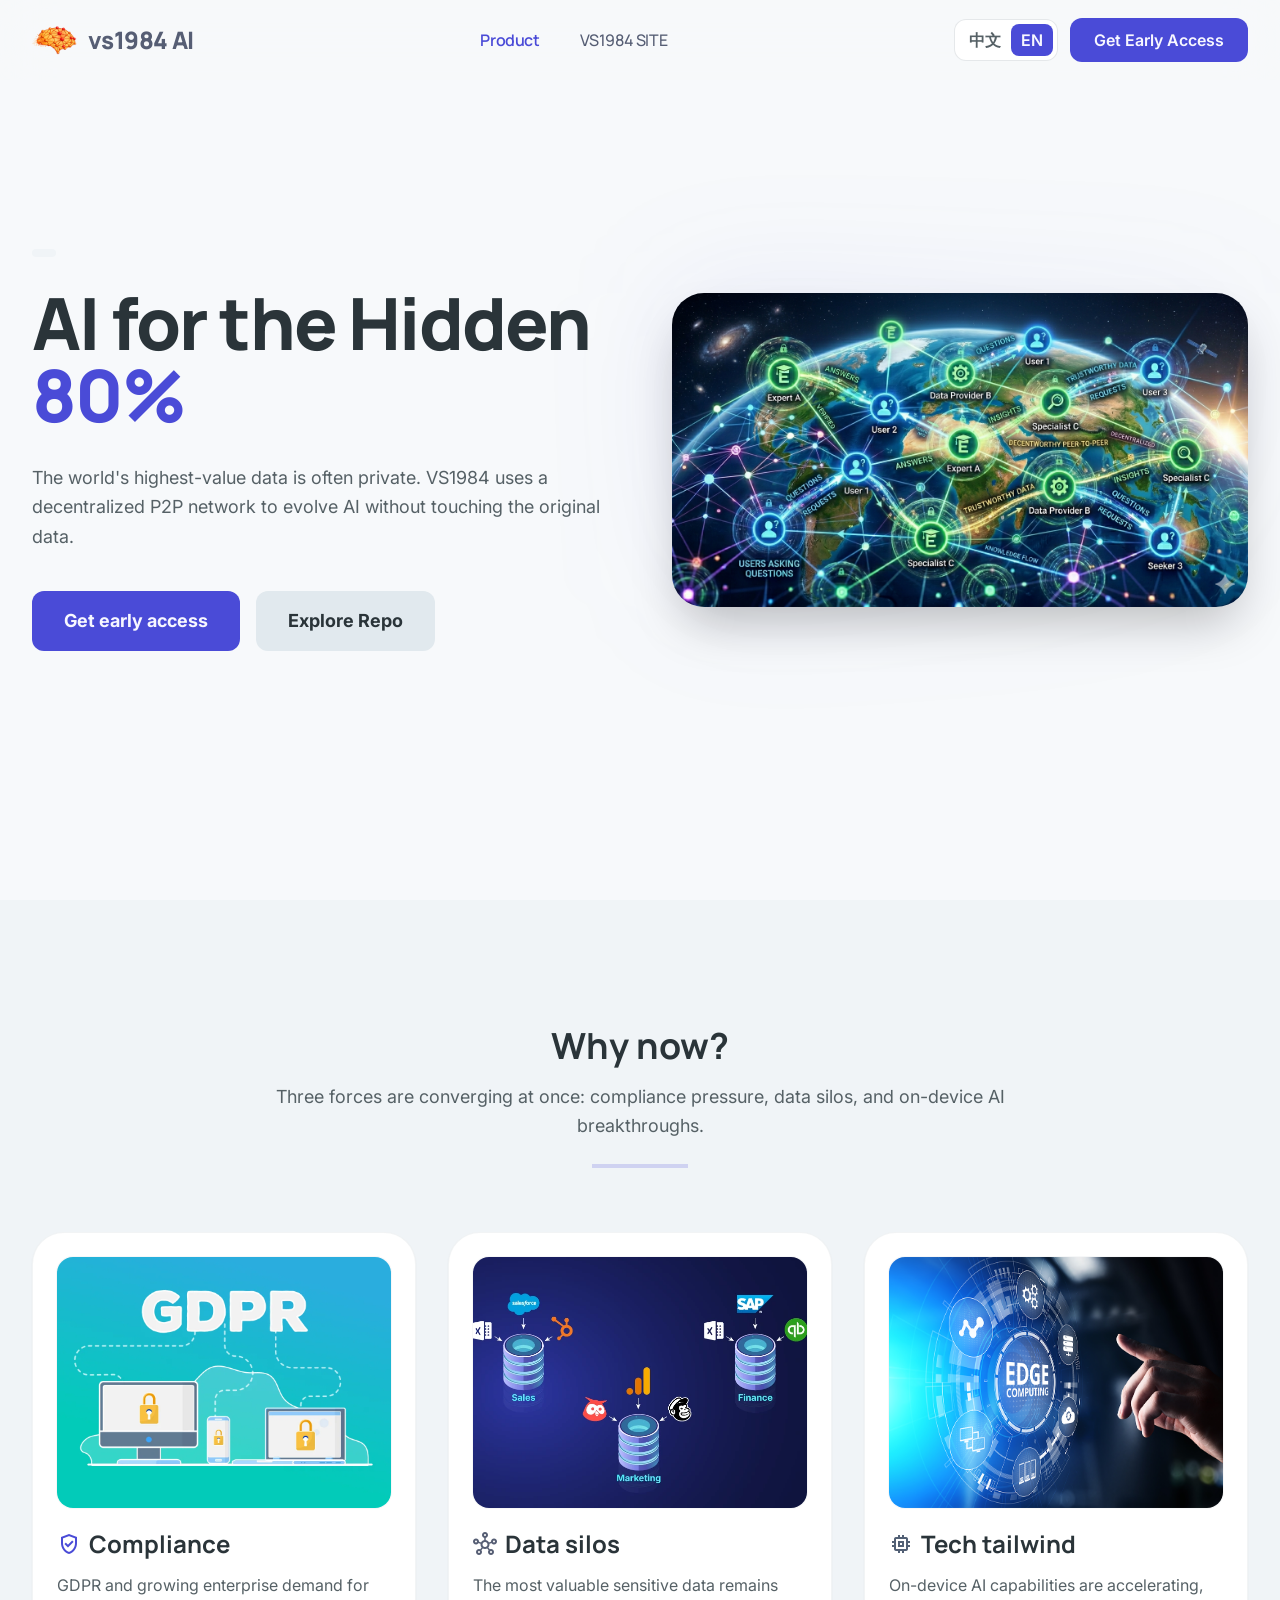
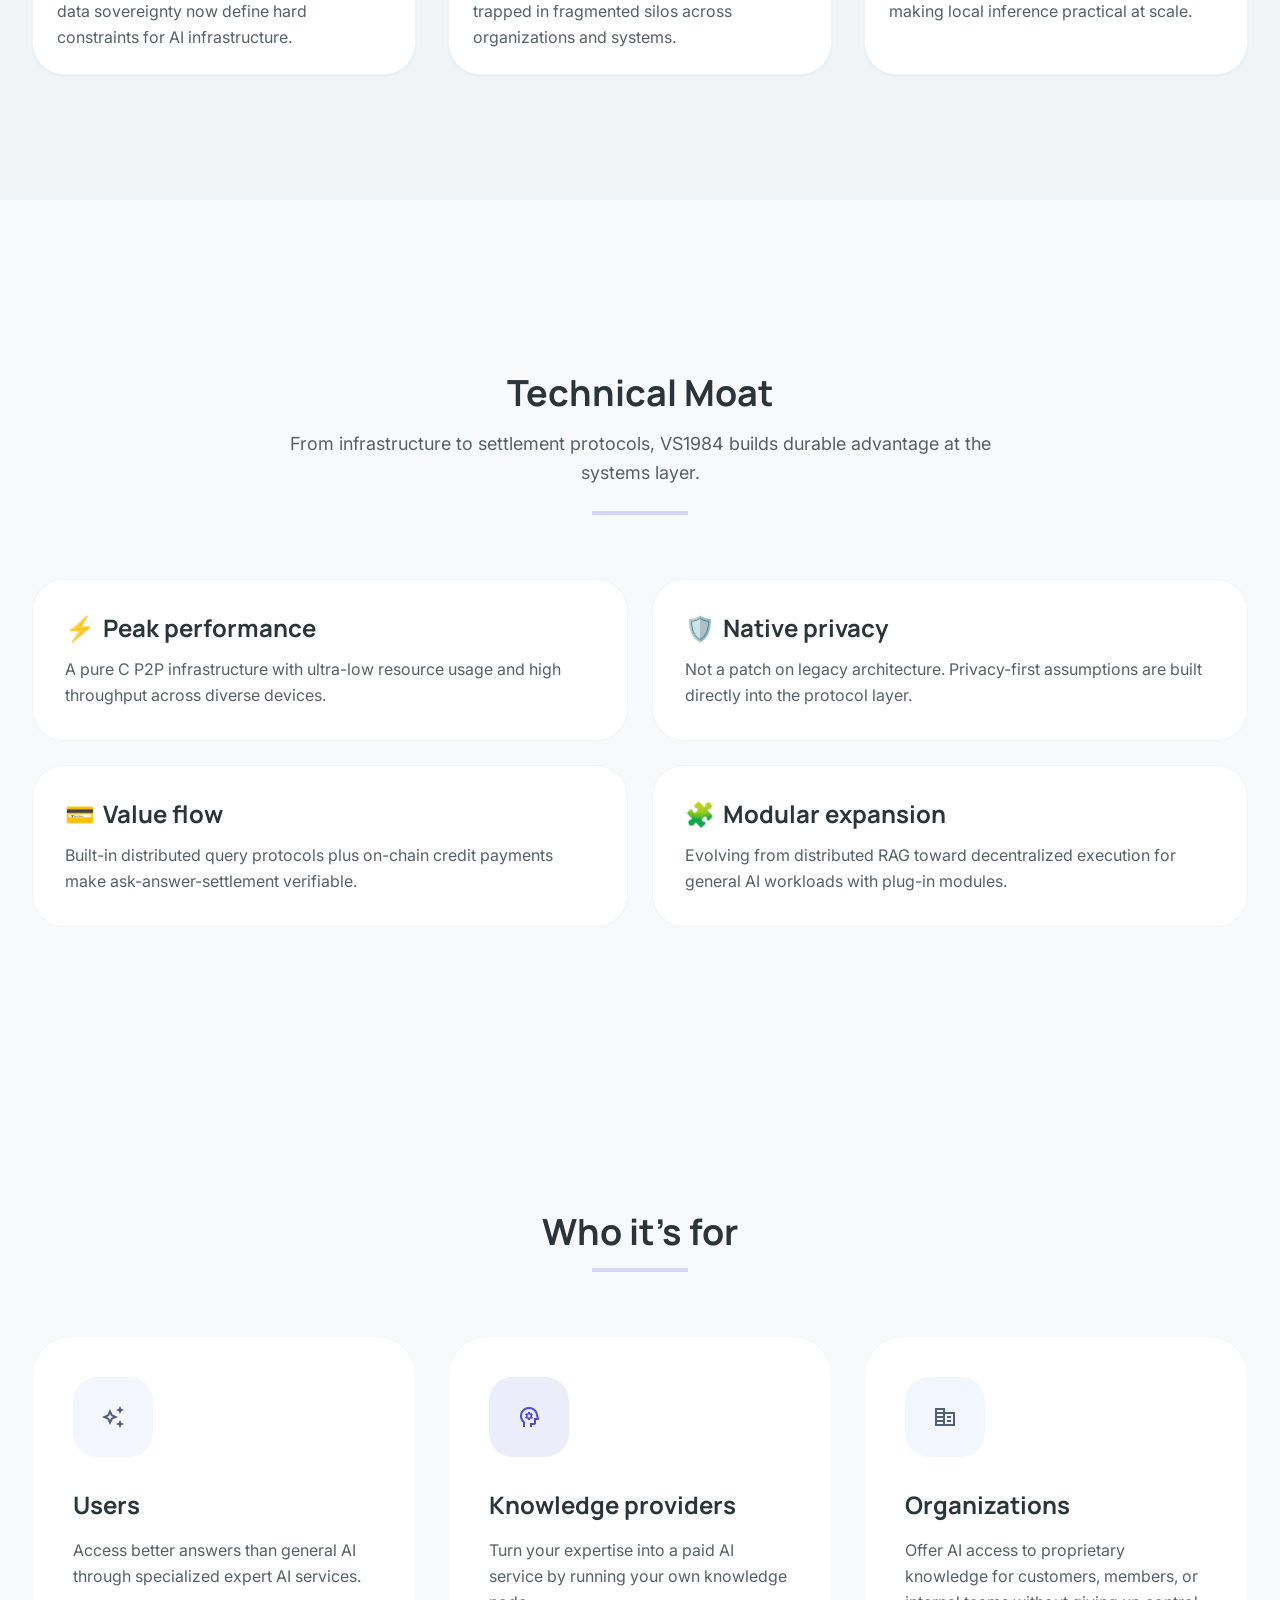
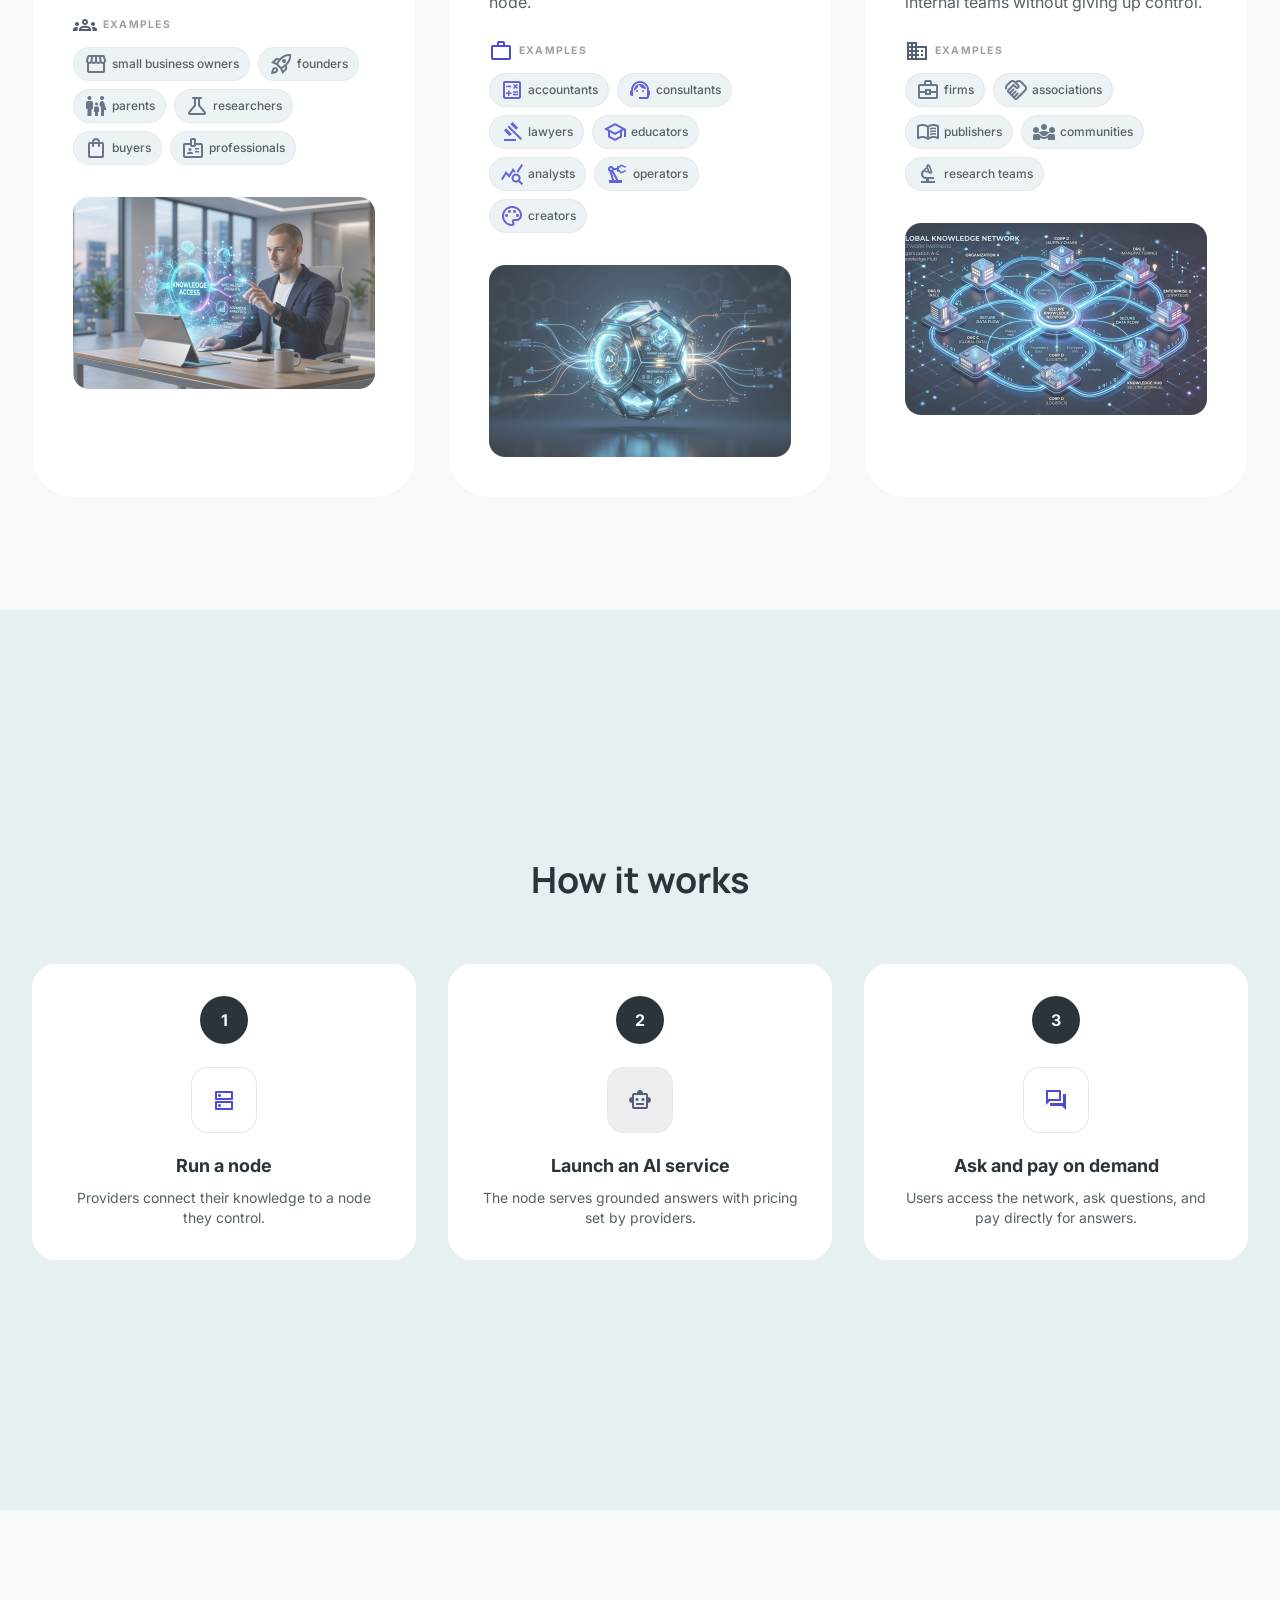
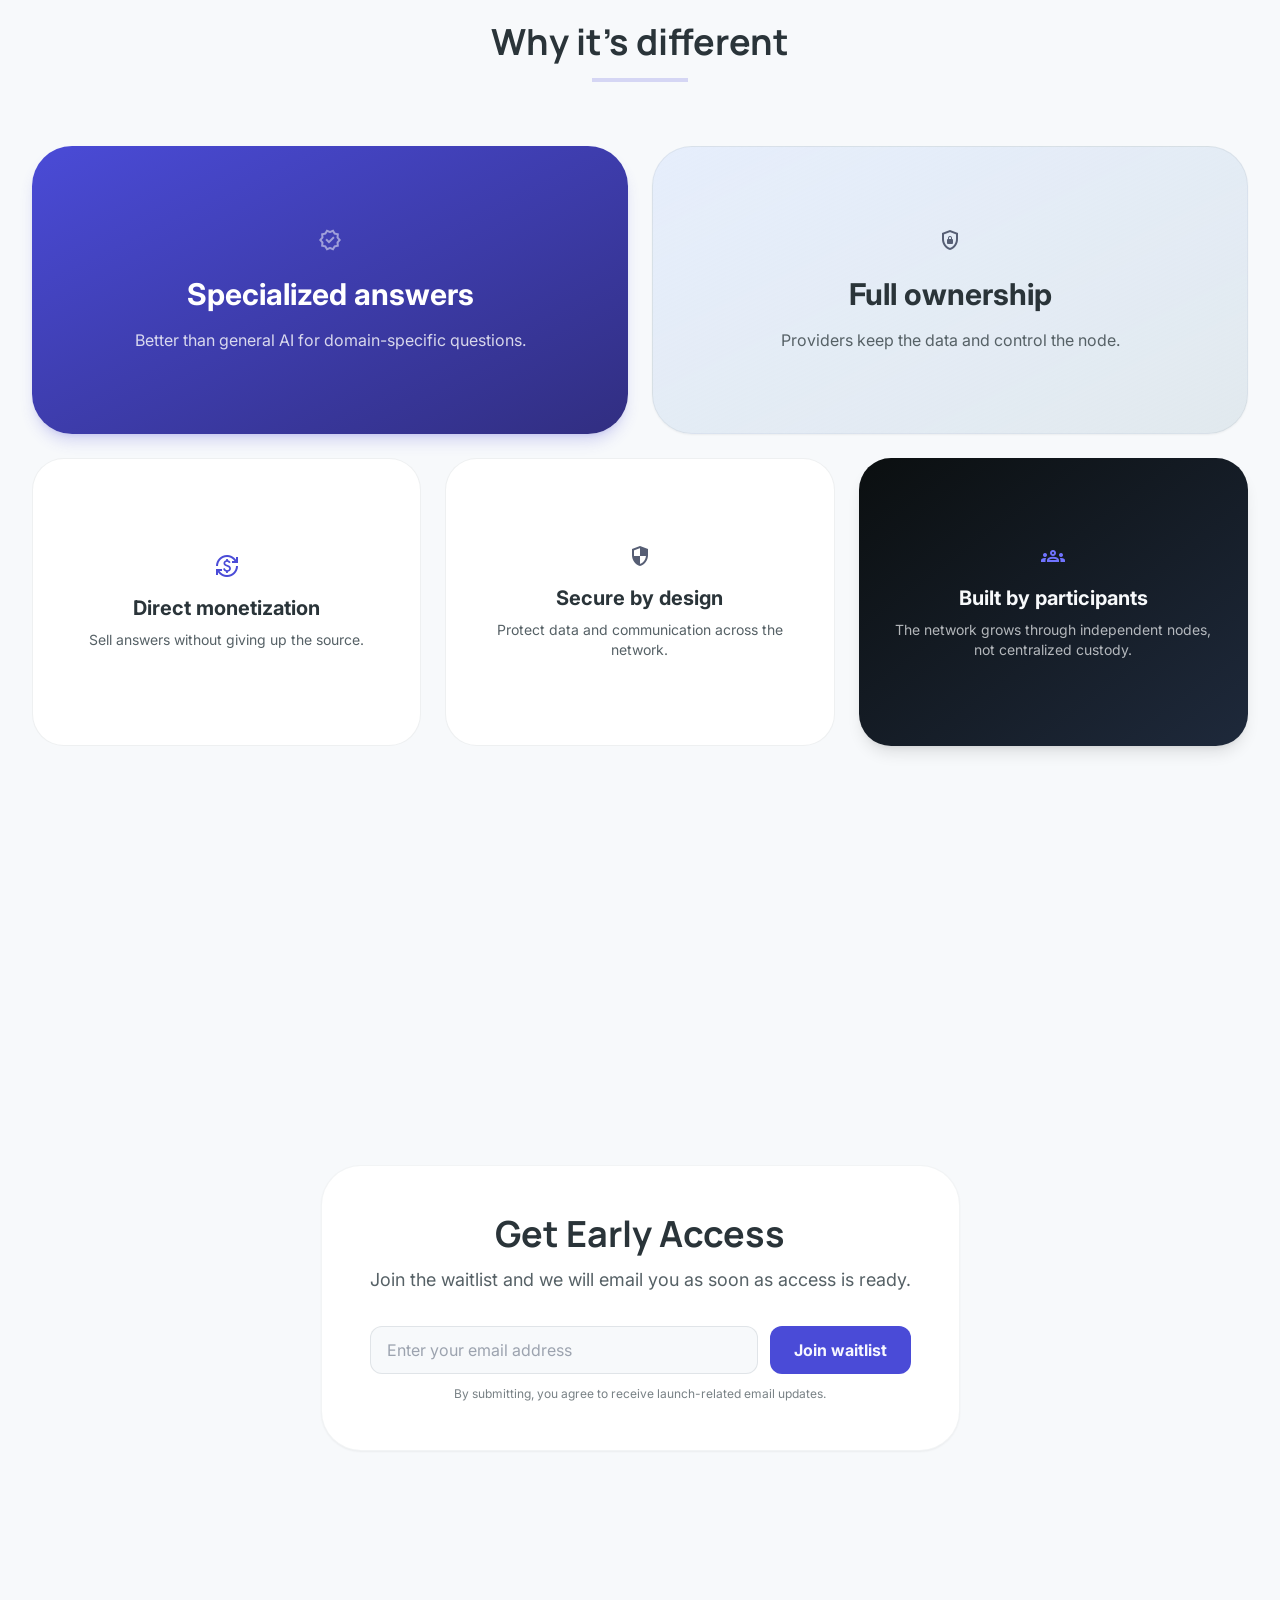
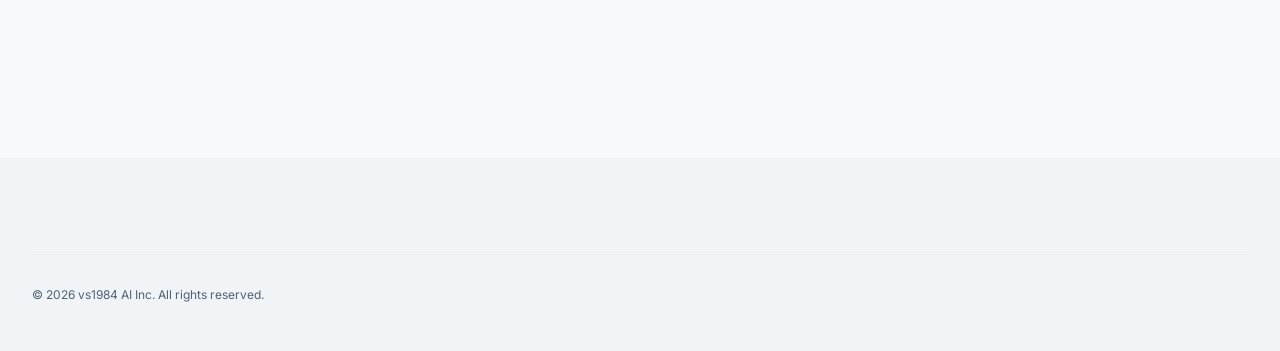
==== commit 05674976: "update index page" ====
--- a/index.html
+++ b/index.html
@@ -1 +1 @@
-<!DOCTYPE html><html lang="en" class="scroll-smooth"><head><meta charSet="utf-8"/><meta name="viewport" content="width=device-width, initial-scale=1"/><link rel="preload" href="/ai-vs1984.png" as="image"/><link rel="preload" href="/p2p-ai-image.png" as="image"/><link rel="preload" href="/why-now-compliance.webp" as="image"/><link rel="preload" href="/why-now-silo.webp" as="image"/><link rel="preload" href="/why-now-edge.webp" as="image"/><link rel="preload" href="/users-illustration.png" as="image"/><link rel="preload" href="/providers-illustration.png" as="image"/><link rel="preload" href="/organizations-illustration.png" as="image"/><link rel="stylesheet" href="/_next/static/chunks/05cely29i7mur.css" data-precedence="next"/><link rel="preload" as="script" fetchPriority="low" href="/_next/static/chunks/0ht900cau6_ur.js"/><script src="/_next/static/chunks/0dgq26a5_oy.a.js" async=""></script><script src="/_next/static/chunks/0p4hb62n9babv.js" async=""></script><script src="/_next/static/chunks/16-iqxfcex_4_.js" async=""></script><script src="/_next/static/chunks/turbopack-05~48vp2n4msv.js" async=""></script><script src="/_next/static/chunks/01xlw8hd842-c.js" async=""></script><script src="/_next/static/chunks/0_t29vi~hh.tn.js" async=""></script><script src="/_next/static/chunks/0h85kc12a4xfu.js" async=""></script><link rel="preload" href="https://fonts.googleapis.com/css2?family=Manrope:wght@400;500;600;700;800&amp;family=Inter:wght@400;500;600;700&amp;display=swap" as="style"/><link rel="preload" href="https://fonts.googleapis.com/css2?family=Material+Symbols+Outlined:wght,FILL@100..700,0..1&amp;display=swap" as="style"/><title>VS1984 AI</title><meta name="description" content="An open AI network where anyone can access trusted expert intelligence."/><link rel="manifest" href="/manifest.json"/><link rel="shortcut icon" href="/favicon.ico"/><link rel="icon" href="/ai-vs1984-16.png" sizes="16x16" type="image/png"/><link rel="icon" href="/ai-vs1984-32.png" sizes="32x32" type="image/png"/><link rel="apple-touch-icon" href="/ai-vs1984-180.png" sizes="180x180" type="image/png"/><link rel="stylesheet" href="https://fonts.googleapis.com/css2?family=Manrope:wght@400;500;600;700;800&amp;family=Inter:wght@400;500;600;700&amp;display=swap"/><link rel="stylesheet" href="https://fonts.googleapis.com/css2?family=Material+Symbols+Outlined:wght,FILL@100..700,0..1&amp;display=swap"/><script src="/_next/static/chunks/03~yq9q893hmn.js" noModule=""></script></head><body class="bg-surface font-body text-on-surface selection:bg-tertiary/20"><div hidden=""><!--$--><!--/$--></div><nav class="fixed top-0 z-50 w-full bg-[#f7f9fb]/80 backdrop-blur-xl dark:bg-[#0b0f10]/80"><div class="mx-auto flex max-w-7xl items-center justify-between px-4 py-3 sm:px-6 sm:py-4 md:px-8"><div class="flex items-center gap-2"><img src="/ai-vs1984.png" alt="VS1984 Logo" class="h-12 w-12 object-contain"/><span class="whitespace-nowrap font-headline text-xl font-extrabold tracking-tight text-[#565e74] sm:text-2xl dark:text-[#f7f9fb]">vs1984 AI</span></div><div class="hidden items-center gap-10 font-[&#x27;Manrope&#x27;] text-base font-medium tracking-tight md:flex"><a class="font-semibold text-[#4a4bd7] transition-colors duration-200" href="#">Product</a><a class="text-[#565e74] transition-colors duration-200 hover:text-[#4a4bd7] dark:text-[#a9b4b9]" href="https://vs1984.com/en" target="_blank" rel="noreferrer">VS1984 SITE</a></div><div class="flex items-center gap-1.5 sm:gap-3"><a class="hidden whitespace-nowrap rounded-xl bg-tertiary px-3 py-1.5 text-base font-semibold text-on-primary transition-all hover:bg-tertiary-dim active:scale-95 sm:inline-flex sm:px-6 sm:py-2.5" href="#waitlist">Get Early Access</a></div></div></nav><section class="relative overflow-hidden px-4 pb-16 pt-36 sm:px-6 sm:pt-40 lg:flex lg:min-h-[100svh] lg:items-center lg:px-8 lg:py-24"><div class="mx-auto flex max-w-7xl flex-col items-center gap-16 lg:flex-row"><div class="z-10 flex-1 text-left"><div class="mb-6 inline-flex items-center gap-2 rounded-full bg-surface-container-low px-3 py-1"></div><h1 class="mb-8 font-headline text-5xl font-extrabold leading-[1.1] tracking-tight text-on-surface lg:text-7xl">AI for the Hidden<span class="text-tertiary"> 80%</span></h1><p class="mb-10 max-w-xl text-lg leading-relaxed text-on-surface-variant">The world&#x27;s highest-value data is often private. VS1984 uses a decentralized P2P network to evolve AI without touching the original data.</p><div class="flex flex-col gap-4 sm:flex-row"><a class="rounded-xl bg-tertiary px-8 py-4 text-center text-lg font-bold text-on-primary transition-colors hover:bg-tertiary-dim" href="#waitlist">Get early access</a><a class="rounded-xl bg-surface-container-high px-8 py-4 text-center text-lg font-bold text-on-surface transition-colors hover:bg-surface-container-highest" href="https://github.com/YangV77" target="_blank" rel="noreferrer">Explore Repo</a></div></div><div class="relative mx-auto aspect-[11/6] w-full max-w-2xl flex-1 lg:mx-0"><div class="absolute inset-0 rounded-[2rem] bg-gradient-to-br from-tertiary/10 to-transparent blur-3xl"></div><img alt="P2P AI platform" class="relative z-10 h-full w-full rounded-[2rem] object-contain shadow-2xl" src="/p2p-ai-image.png"/></div></div></section><section class="bg-surface-container-low px-4 py-16 sm:px-6 lg:flex lg:min-h-[100svh] lg:items-center lg:px-8 lg:py-28"><div class="mx-auto max-w-7xl"><div class="mb-16 text-center"><h2 class="mb-4 font-headline text-4xl font-bold">Why now?</h2><p class="mx-auto max-w-3xl text-lg leading-relaxed text-on-surface-variant">Three forces are converging at once: compliance pressure, data silos, and on-device AI breakthroughs.</p><div class="mx-auto mt-6 h-1 w-24 bg-tertiary opacity-20"></div></div><div class="grid gap-8 md:grid-cols-3"><article class="rounded-[2rem] border border-outline-variant/15 bg-surface-container-lowest p-6 shadow-sm"><div class="mb-5 overflow-hidden rounded-2xl ring-1 ring-outline-variant/10"><img alt="GDPR and data privacy concept" class="aspect-[4/3] w-full object-cover" src="/why-now-compliance.webp"/></div><h3 class="mb-3 flex items-center gap-2 font-headline text-2xl font-bold"><span class="material-symbols-outlined text-tertiary">verified_user</span>Compliance</h3><p class="leading-relaxed text-on-surface-variant">GDPR and growing enterprise demand for data sovereignty now define hard constraints for AI infrastructure.</p></article><article class="rounded-[2rem] border border-outline-variant/15 bg-surface-container-lowest p-6 shadow-sm"><div class="mb-5 overflow-hidden rounded-2xl ring-1 ring-outline-variant/10"><img alt="Data center servers representing fragmented silos" class="aspect-[4/3] w-full object-cover" src="/why-now-silo.webp"/></div><h3 class="mb-3 flex items-center gap-2 font-headline text-2xl font-bold"><span class="material-symbols-outlined text-primary">hub</span>Data silos</h3><p class="leading-relaxed text-on-surface-variant">The most valuable sensitive data remains trapped in fragmented silos across organizations and systems.</p></article><article class="rounded-[2rem] border border-outline-variant/15 bg-surface-container-lowest p-6 shadow-sm"><div class="mb-5 overflow-hidden rounded-2xl ring-1 ring-outline-variant/10"><img alt="Edge computing graphic for on-device AI" class="aspect-[4/3] w-full object-cover" src="/why-now-edge.webp"/></div><h3 class="mb-3 flex items-center gap-2 font-headline text-2xl font-bold"><span class="material-symbols-outlined text-secondary">memory</span>Tech tailwind</h3><p class="leading-relaxed text-on-surface-variant">On-device AI capabilities are accelerating, making local inference practical at scale.</p></article></div></div></section><section class="px-4 py-16 sm:px-6 lg:flex lg:min-h-[100svh] lg:items-center lg:px-8 lg:py-28"><div class="mx-auto max-w-7xl"><div class="mb-16 text-center"><h2 class="mb-4 font-headline text-4xl font-bold">Technical Moat</h2><p class="mx-auto max-w-3xl text-lg leading-relaxed text-on-surface-variant">From infrastructure to settlement protocols, VS1984 builds durable advantage at the systems layer.</p><div class="mx-auto mt-6 h-1 w-24 bg-tertiary opacity-20"></div></div><div class="grid gap-6 md:grid-cols-2"><article class="rounded-[2rem] border border-outline-variant/15 bg-surface-container-lowest p-6 transition-all duration-300 hover:-translate-y-1 hover:shadow-lg sm:p-8"><h3 class="mb-3 flex items-center gap-2 font-headline text-2xl font-bold"><span aria-hidden="true">⚡️</span>Peak performance</h3><p class="leading-relaxed text-on-surface-variant">A pure C P2P infrastructure with ultra-low resource usage and high throughput across diverse devices.</p></article><article class="rounded-[2rem] border border-outline-variant/15 bg-surface-container-lowest p-6 transition-all duration-300 hover:-translate-y-1 hover:shadow-lg sm:p-8"><h3 class="mb-3 flex items-center gap-2 font-headline text-2xl font-bold"><span aria-hidden="true">🛡️</span>Native privacy</h3><p class="leading-relaxed text-on-surface-variant">Not a patch on legacy architecture. Privacy-first assumptions are built directly into the protocol layer.</p></article><article class="rounded-[2rem] border border-outline-variant/15 bg-surface-container-lowest p-6 transition-all duration-300 hover:-translate-y-1 hover:shadow-lg sm:p-8"><h3 class="mb-3 flex items-center gap-2 font-headline text-2xl font-bold"><span aria-hidden="true">💳</span>Value flow</h3><p class="leading-relaxed text-on-surface-variant">Built-in distributed query protocols plus on-chain credit payments make ask-answer-settlement verifiable.</p></article><article class="rounded-[2rem] border border-outline-variant/15 bg-surface-container-lowest p-6 transition-all duration-300 hover:-translate-y-1 hover:shadow-lg sm:p-8"><h3 class="mb-3 flex items-center gap-2 font-headline text-2xl font-bold"><span aria-hidden="true">🧩</span>Modular expansion</h3><p class="leading-relaxed text-on-surface-variant">Evolving from distributed RAG toward decentralized execution for general AI workloads with plug-in modules.</p></article></div></div></section><section class="px-4 py-16 sm:px-6 lg:flex lg:min-h-[100svh] lg:items-center lg:px-8 lg:py-28"><div class="mx-auto max-w-7xl"><div class="mb-16 text-center"><h2 class="mb-4 font-headline text-4xl font-bold">Who it&#x27;s for</h2><div class="mx-auto h-1 w-24 bg-tertiary opacity-20"></div></div><div class="grid gap-8 md:grid-cols-3"><div class="group rounded-[2.5rem] border border-outline-variant/10 bg-surface-container-lowest p-6 transition-all duration-500 hover:-translate-y-2 hover:bg-surface sm:p-10"><div class="mb-8 flex h-16 w-16 items-center justify-center rounded-3xl bg-primary-container/30 transition-transform group-hover:scale-110 sm:h-20 sm:w-20"><span class="material-symbols-outlined text-4xl text-primary">auto_awesome</span></div><h3 class="mb-4 font-headline text-2xl font-bold">Users</h3><p class="mb-4 leading-relaxed text-on-surface-variant">Access better answers than general AI through specialized expert AI services.</p><div class="mt-6"><p class="mb-2.5 flex items-center gap-1.5 text-[0.65rem] font-bold uppercase tracking-[0.12em] text-on-surface-variant/60" id="examples-users-en"><span class="material-symbols-outlined text-[1rem] text-primary" aria-hidden="true">groups</span>Examples</p><ul class="m-0 flex list-none flex-wrap gap-2 p-0" aria-labelledby="examples-users-en"><li class="inline-flex items-center gap-1 rounded-full border border-outline-variant/15 bg-surface-container-high/60 px-2.5 py-1 text-xs font-medium text-on-surface-variant"><span class="material-symbols-outlined shrink-0 text-[0.95rem] text-primary/85">storefront</span>small business owners</li><li class="inline-flex items-center gap-1 rounded-full border border-outline-variant/15 bg-surface-container-high/60 px-2.5 py-1 text-xs font-medium text-on-surface-variant"><span class="material-symbols-outlined shrink-0 text-[0.95rem] text-primary/85">rocket_launch</span>founders</li><li class="inline-flex items-center gap-1 rounded-full border border-outline-variant/15 bg-surface-container-high/60 px-2.5 py-1 text-xs font-medium text-on-surface-variant"><span class="material-symbols-outlined shrink-0 text-[0.95rem] text-primary/85">family_restroom</span>parents</li><li class="inline-flex items-center gap-1 rounded-full border border-outline-variant/15 bg-surface-container-high/60 px-2.5 py-1 text-xs font-medium text-on-surface-variant"><span class="material-symbols-outlined shrink-0 text-[0.95rem] text-primary/85">science</span>researchers</li><li class="inline-flex items-center gap-1 rounded-full border border-outline-variant/15 bg-surface-container-high/60 px-2.5 py-1 text-xs font-medium text-on-surface-variant"><span class="material-symbols-outlined shrink-0 text-[0.95rem] text-primary/85">shopping_bag</span>buyers</li><li class="inline-flex items-center gap-1 rounded-full border border-outline-variant/15 bg-surface-container-high/60 px-2.5 py-1 text-xs font-medium text-on-surface-variant"><span class="material-symbols-outlined shrink-0 text-[0.95rem] text-primary/85">badge</span>professionals</li></ul></div><img alt="Users illustration" class="mt-8 h-48 w-full rounded-2xl object-cover opacity-80" src="/users-illustration.png"/></div><div class="group rounded-[2.5rem] border border-outline-variant/10 bg-surface-container-lowest p-6 transition-all duration-500 hover:-translate-y-2 hover:bg-surface sm:p-10"><div class="mb-8 flex h-16 w-16 items-center justify-center rounded-3xl bg-tertiary/10 transition-transform group-hover:scale-110 sm:h-20 sm:w-20"><span class="material-symbols-outlined text-4xl text-tertiary">psychology</span></div><h3 class="mb-4 font-headline text-2xl font-bold">Knowledge providers</h3><p class="mb-4 leading-relaxed text-on-surface-variant">Turn your expertise into a paid AI service by running your own knowledge node.</p><div class="mt-6"><p class="mb-2.5 flex items-center gap-1.5 text-[0.65rem] font-bold uppercase tracking-[0.12em] text-on-surface-variant/60" id="examples-providers-en"><span class="material-symbols-outlined text-[1rem] text-tertiary" aria-hidden="true">work</span>Examples</p><ul class="m-0 flex list-none flex-wrap gap-2 p-0" aria-labelledby="examples-providers-en"><li class="inline-flex items-center gap-1 rounded-full border border-outline-variant/15 bg-surface-container-high/60 px-2.5 py-1 text-xs font-medium text-on-surface-variant"><span class="material-symbols-outlined shrink-0 text-[0.95rem] text-tertiary/85">calculate</span>accountants</li><li class="inline-flex items-center gap-1 rounded-full border border-outline-variant/15 bg-surface-container-high/60 px-2.5 py-1 text-xs font-medium text-on-surface-variant"><span class="material-symbols-outlined shrink-0 text-[0.95rem] text-tertiary/85">support_agent</span>consultants</li><li class="inline-flex items-center gap-1 rounded-full border border-outline-variant/15 bg-surface-container-high/60 px-2.5 py-1 text-xs font-medium text-on-surface-variant"><span class="material-symbols-outlined shrink-0 text-[0.95rem] text-tertiary/85">gavel</span>lawyers</li><li class="inline-flex items-center gap-1 rounded-full border border-outline-variant/15 bg-surface-container-high/60 px-2.5 py-1 text-xs font-medium text-on-surface-variant"><span class="material-symbols-outlined shrink-0 text-[0.95rem] text-tertiary/85">school</span>educators</li><li class="inline-flex items-center gap-1 rounded-full border border-outline-variant/15 bg-surface-container-high/60 px-2.5 py-1 text-xs font-medium text-on-surface-variant"><span class="material-symbols-outlined shrink-0 text-[0.95rem] text-tertiary/85">query_stats</span>analysts</li><li class="inline-flex items-center gap-1 rounded-full border border-outline-variant/15 bg-surface-container-high/60 px-2.5 py-1 text-xs font-medium text-on-surface-variant"><span class="material-symbols-outlined shrink-0 text-[0.95rem] text-tertiary/85">precision_manufacturing</span>operators</li><li class="inline-flex items-center gap-1 rounded-full border border-outline-variant/15 bg-surface-container-high/60 px-2.5 py-1 text-xs font-medium text-on-surface-variant"><span class="material-symbols-outlined shrink-0 text-[0.95rem] text-tertiary/85">palette</span>creators</li></ul></div><img alt="Providers illustration" class="mt-8 h-48 w-full rounded-2xl object-cover opacity-80" src="/providers-illustration.png"/></div><div class="group rounded-[2.5rem] border border-outline-variant/10 bg-surface-container-lowest p-6 transition-all duration-500 hover:-translate-y-2 hover:bg-surface sm:p-10"><div class="mb-8 flex h-16 w-16 items-center justify-center rounded-3xl bg-secondary-container/30 transition-transform group-hover:scale-110 sm:h-20 sm:w-20"><span class="material-symbols-outlined text-4xl text-secondary">corporate_fare</span></div><h3 class="mb-4 font-headline text-2xl font-bold">Organizations</h3><p class="mb-4 leading-relaxed text-on-surface-variant">Offer AI access to proprietary knowledge for customers, members, or internal teams without giving up control.</p><div class="mt-6"><p class="mb-2.5 flex items-center gap-1.5 text-[0.65rem] font-bold uppercase tracking-[0.12em] text-on-surface-variant/60" id="examples-orgs-en"><span class="material-symbols-outlined text-[1rem] text-secondary" aria-hidden="true">domain</span>Examples</p><ul class="m-0 flex list-none flex-wrap gap-2 p-0" aria-labelledby="examples-orgs-en"><li class="inline-flex items-center gap-1 rounded-full border border-outline-variant/15 bg-surface-container-high/60 px-2.5 py-1 text-xs font-medium text-on-surface-variant"><span class="material-symbols-outlined shrink-0 text-[0.95rem] text-secondary/85">business_center</span>firms</li><li class="inline-flex items-center gap-1 rounded-full border border-outline-variant/15 bg-surface-container-high/60 px-2.5 py-1 text-xs font-medium text-on-surface-variant"><span class="material-symbols-outlined shrink-0 text-[0.95rem] text-secondary/85">handshake</span>associations</li><li class="inline-flex items-center gap-1 rounded-full border border-outline-variant/15 bg-surface-container-high/60 px-2.5 py-1 text-xs font-medium text-on-surface-variant"><span class="material-symbols-outlined shrink-0 text-[0.95rem] text-secondary/85">menu_book</span>publishers</li><li class="inline-flex items-center gap-1 rounded-full border border-outline-variant/15 bg-surface-container-high/60 px-2.5 py-1 text-xs font-medium text-on-surface-variant"><span class="material-symbols-outlined shrink-0 text-[0.95rem] text-secondary/85">diversity_3</span>communities</li><li class="inline-flex items-center gap-1 rounded-full border border-outline-variant/15 bg-surface-container-high/60 px-2.5 py-1 text-xs font-medium text-on-surface-variant"><span class="material-symbols-outlined shrink-0 text-[0.95rem] text-secondary/85">biotech</span>research teams</li></ul></div><img alt="Organizations illustration" class="mt-8 h-48 w-full rounded-2xl object-cover opacity-80" src="/organizations-illustration.png"/></div></div></div></section><section class="bg-surface-container px-4 py-16 sm:px-6 lg:flex lg:min-h-[100svh] lg:items-center lg:px-8 lg:py-28"><div class="mx-auto max-w-7xl"><h2 class="mb-16 text-center font-headline text-4xl font-bold">How it works</h2><div class="relative flex flex-col gap-8 md:flex-row"><div class="relative z-10 flex-1"><div class="flex h-full flex-col items-center rounded-3xl bg-surface-container-lowest p-8 text-center"><div class="mb-6 flex h-12 w-12 items-center justify-center rounded-full bg-on-surface font-bold text-surface">1</div><div class="mb-5 flex h-16 w-16 items-center justify-center rounded-2xl bg-tertiary/12 ring-1 ring-tertiary/15"><span class="material-symbols-outlined text-[2.25rem] text-tertiary">dns</span></div><h4 class="mb-2 text-lg font-bold">Run a node</h4><p class="text-sm text-on-surface-variant">Providers connect their knowledge to a node they control.</p></div></div><div class="relative z-10 flex-1"><div class="flex h-full flex-col items-center rounded-3xl bg-surface-container-lowest p-8 text-center"><div class="mb-6 flex h-12 w-12 items-center justify-center rounded-full bg-on-surface font-bold text-surface">2</div><div class="mb-5 flex h-16 w-16 items-center justify-center rounded-2xl bg-primary/10 ring-1 ring-primary/15"><span class="material-symbols-outlined text-[2.25rem] text-primary">smart_toy</span></div><h4 class="mb-2 text-lg font-bold">Launch an AI service</h4><p class="text-sm text-on-surface-variant">The node serves grounded answers with pricing set by providers.</p></div></div><div class="relative z-10 flex-1"><div class="flex h-full flex-col items-center rounded-3xl bg-surface-container-lowest p-8 text-center"><div class="mb-6 flex h-12 w-12 items-center justify-center rounded-full bg-on-surface font-bold text-surface">3</div><div class="mb-5 flex h-16 w-16 items-center justify-center rounded-2xl bg-tertiary/12 ring-1 ring-tertiary/15"><span class="material-symbols-outlined text-[2.25rem] text-tertiary">question_answer</span></div><h4 class="mb-2 text-lg font-bold">Ask and pay on demand</h4><p class="text-sm text-on-surface-variant">Users access the network, ask questions, and pay directly for answers.</p></div></div></div></div></section><section class="px-4 py-16 sm:px-6 lg:flex lg:min-h-[100svh] lg:items-center lg:px-8 lg:py-28"><div class="mx-auto max-w-7xl"><div class="mb-16 text-center"><h2 class="mb-4 font-headline text-4xl font-bold">Why it&#x27;s different</h2><div class="mx-auto h-1 w-24 bg-tertiary opacity-20"></div></div><div class="grid h-auto grid-cols-1 gap-6 md:h-[600px] md:grid-cols-6 md:grid-rows-2"><div class="group flex flex-col items-center justify-center rounded-[2.5rem] bg-gradient-to-br from-tertiary to-indigo-900 p-10 text-center text-white shadow-lg shadow-tertiary/20 md:col-span-3"><span class="material-symbols-outlined mb-6 origin-center text-5xl opacity-50 transition-all duration-300 group-hover:scale-110 group-hover:opacity-100">verified</span><h3 class="mb-4 text-3xl font-bold">Specialized answers</h3><p class="mx-auto max-w-md opacity-80">Better than general AI for domain-specific questions.</p></div><div class="group flex flex-col items-center justify-center rounded-[2.5rem] border border-outline-variant/20 bg-gradient-to-br from-secondary-container/50 to-surface-container-high p-10 text-center shadow-sm md:col-span-3"><span class="material-symbols-outlined mb-6 origin-center text-5xl text-primary transition-transform duration-300 group-hover:scale-110">shield_lock</span><h3 class="mb-4 text-3xl font-bold text-on-surface">Full ownership</h3><p class="mx-auto max-w-md text-on-surface-variant">Providers keep the data and control the node.</p></div><div class="group flex flex-col justify-center rounded-[2rem] border border-outline-variant/20 bg-surface-container-lowest p-8 text-center transition-all duration-300 hover:border-tertiary/40 hover:shadow-md md:col-span-2"><span class="material-symbols-outlined mb-4 text-4xl text-tertiary transition-transform duration-300 group-hover:scale-110">currency_exchange</span><h4 class="mb-2 text-xl font-bold text-on-surface">Direct monetization</h4><p class="text-sm text-on-surface-variant">Sell answers without giving up the source.</p></div><div class="group flex flex-col justify-center rounded-[2rem] border border-outline-variant/20 bg-surface-container-lowest p-8 text-center transition-all duration-300 hover:border-primary/40 hover:shadow-md md:col-span-2"><span class="material-symbols-outlined mb-4 text-4xl text-primary transition-transform duration-300 group-hover:scale-110">security</span><h4 class="mb-2 text-xl font-bold text-on-surface">Secure by design</h4><p class="text-sm text-on-surface-variant">Protect data and communication across the network.</p></div><div class="group flex flex-col justify-center rounded-[2rem] bg-gradient-to-br from-inverse-surface to-slate-800 p-8 text-center text-surface shadow-lg md:col-span-2"><span class="material-symbols-outlined mb-4 text-4xl text-tertiary-fixed transition-transform duration-300 group-hover:scale-110">groups</span><h4 class="mb-2 text-xl font-bold">Built by participants</h4><p class="text-sm opacity-70">The network grows through independent nodes, not centralized custody.</p></div></div></div></section><section class="px-4 py-16 sm:px-6 lg:flex lg:min-h-[100svh] lg:items-center lg:px-8 lg:py-28" id="waitlist"><div class="mx-auto max-w-4xl rounded-[2.5rem] border border-outline-variant/15 bg-surface-container-lowest p-6 shadow-sm sm:p-12"><div class="mb-8 text-center"><h2 class="mb-3 font-headline text-3xl font-bold sm:text-4xl">Get Early Access</h2><p class="text-base text-on-surface-variant sm:text-lg">Join the waitlist and we will email you as soon as access is ready.</p></div><form class="mx-auto max-w-2xl"><div class="flex flex-col gap-3 sm:flex-row"><input autoComplete="email" class="h-12 w-full rounded-xl border border-outline-variant/30 bg-surface px-4 text-base text-on-surface outline-none transition-colors focus:border-tertiary" placeholder="Enter your email address" required="" type="email" value=""/><button class="h-12 shrink-0 rounded-xl bg-tertiary px-6 text-base font-bold text-on-primary transition-colors hover:bg-tertiary-dim disabled:cursor-not-allowed disabled:opacity-70" type="submit">Join waitlist</button></div><p class="mt-3 text-center text-xs text-on-surface-variant/80">By submitting, you agree to receive launch-related email updates.</p></form></div></section><footer class="w-full bg-[#f0f4f7] px-4 py-12 sm:px-6 lg:px-8 dark:bg-[#0b0f10]"><div class="mx-auto mt-12 max-w-7xl border-t border-outline-variant/10 pt-8"><p class="text-xs text-[#526075] dark:text-[#a9b4b9]">© 2026 vs1984 AI Inc. All rights reserved.</p></div></footer><!--$--><!--/$--><script src="/_next/static/chunks/0ht900cau6_ur.js" id="_R_" async=""></script><script>(self.__next_f=self.__next_f||[]).push([0])</script><script>self.__next_f.push([1,"1:\"$Sreact.fragment\"\n2:I[39756,[\"/_next/static/chunks/01xlw8hd842-c.js\",\"/_next/static/chunks/0_t29vi~hh.tn.js\"],\"default\"]\n3:I[37457,[\"/_next/static/chunks/01xlw8hd842-c.js\",\"/_next/static/chunks/0_t29vi~hh.tn.js\"],\"default\"]\n12:I[68027,[\"/_next/static/chunks/01xlw8hd842-c.js\",\"/_next/static/chunks/0_t29vi~hh.tn.js\"],\"default\",1]\n:HL[\"/_next/static/chunks/05cely29i7mur.css\",\"style\"]\n:HL[\"https://fonts.googleapis.com/css2?family=Manrope:wght@400;500;600;700;800\u0026family=Inter:wght@400;500;600;700\u0026display=swap\",\"style\"]\n:HL[\"https://fonts.googleapis.com/css2?family=Material+Symbols+Outlined:wght,FILL@100..700,0..1\u0026display=swap\",\"style\"]\n:HL[\"/ai-vs1984.png\",\"image\"]\n"])</script><script>self.__next_f.push([1,"0:{\"P\":null,\"c\":[\"\",\"\"],\"q\":\"\",\"i\":false,\"f\":[[[\"\",{\"children\":[\"__PAGE__\",{}]},\"$undefined\",\"$undefined\",16],[[\"$\",\"$1\",\"c\",{\"children\":[[[\"$\",\"link\",\"0\",{\"rel\":\"stylesheet\",\"href\":\"/_next/static/chunks/05cely29i7mur.css\",\"precedence\":\"next\",\"crossOrigin\":\"$undefined\",\"nonce\":\"$undefined\"}],[\"$\",\"script\",\"script-0\",{\"src\":\"/_next/static/chunks/01xlw8hd842-c.js\",\"async\":true,\"nonce\":\"$undefined\"}],[\"$\",\"script\",\"script-1\",{\"src\":\"/_next/static/chunks/0_t29vi~hh.tn.js\",\"async\":true,\"nonce\":\"$undefined\"}]],[\"$\",\"html\",null,{\"lang\":\"en\",\"className\":\"scroll-smooth\",\"children\":[[\"$\",\"head\",null,{\"children\":[[\"$\",\"link\",null,{\"rel\":\"stylesheet\",\"href\":\"https://fonts.googleapis.com/css2?family=Manrope:wght@400;500;600;700;800\u0026family=Inter:wght@400;500;600;700\u0026display=swap\"}],[\"$\",\"link\",null,{\"rel\":\"stylesheet\",\"href\":\"https://fonts.googleapis.com/css2?family=Material+Symbols+Outlined:wght,FILL@100..700,0..1\u0026display=swap\"}]]}],[\"$\",\"body\",null,{\"className\":\"bg-surface font-body text-on-surface selection:bg-tertiary/20\",\"children\":[\"$\",\"$L2\",null,{\"parallelRouterKey\":\"children\",\"error\":\"$undefined\",\"errorStyles\":\"$undefined\",\"errorScripts\":\"$undefined\",\"template\":[\"$\",\"$L3\",null,{}],\"templateStyles\":\"$undefined\",\"templateScripts\":\"$undefined\",\"notFound\":[[[\"$\",\"title\",null,{\"children\":\"404: This page could not be found.\"}],[\"$\",\"div\",null,{\"style\":{\"fontFamily\":\"system-ui,\\\"Segoe UI\\\",Roboto,Helvetica,Arial,sans-serif,\\\"Apple Color Emoji\\\",\\\"Segoe UI Emoji\\\"\",\"height\":\"100vh\",\"textAlign\":\"center\",\"display\":\"flex\",\"flexDirection\":\"column\",\"alignItems\":\"center\",\"justifyContent\":\"center\"},\"children\":[\"$\",\"div\",null,{\"children\":[[\"$\",\"style\",null,{\"dangerouslySetInnerHTML\":{\"__html\":\"body{color:#000;background:#fff;margin:0}.next-error-h1{border-right:1px solid rgba(0,0,0,.3)}@media (prefers-color-scheme:dark){body{color:#fff;background:#000}.next-error-h1{border-right:1px solid rgba(255,255,255,.3)}}\"}}],[\"$\",\"h1\",null,{\"className\":\"next-error-h1\",\"style\":{\"display\":\"inline-block\",\"margin\":\"0 20px 0 0\",\"padding\":\"0 23px 0 0\",\"fontSize\":24,\"fontWeight\":500,\"verticalAlign\":\"top\",\"lineHeight\":\"49px\"},\"children\":404}],[\"$\",\"div\",null,{\"style\":{\"display\":\"inline-block\"},\"children\":[\"$\",\"h2\",null,{\"style\":{\"fontSize\":14,\"fontWeight\":400,\"lineHeight\":\"49px\",\"margin\":0},\"children\":\"This page could not be found.\"}]}]]}]}]],[]],\"forbidden\":\"$undefined\",\"unauthorized\":\"$undefined\"}]}]]}]]}],{\"children\":[[\"$\",\"$1\",\"c\",{\"children\":[[[\"$\",\"nav\",null,{\"className\":\"fixed top-0 z-50 w-full bg-[#f7f9fb]/80 backdrop-blur-xl dark:bg-[#0b0f10]/80\",\"children\":[\"$\",\"div\",null,{\"className\":\"mx-auto flex max-w-7xl items-center justify-between px-4 py-3 sm:px-6 sm:py-4 md:px-8\",\"children\":[[\"$\",\"div\",null,{\"className\":\"flex items-center gap-2\",\"children\":[[\"$\",\"img\",null,{\"src\":\"/ai-vs1984.png\",\"alt\":\"VS1984 Logo\",\"className\":\"h-12 w-12 object-contain\"}],[\"$\",\"span\",null,{\"className\":\"whitespace-nowrap font-headline text-xl font-extrabold tracking-tight text-[#565e74] sm:text-2xl dark:text-[#f7f9fb]\",\"children\":\"vs1984 AI\"}]]}],[\"$\",\"div\",null,{\"className\":\"hidden items-center gap-10 font-['Manrope'] text-base font-medium tracking-tight md:flex\",\"children\":[[\"$\",\"a\",null,{\"className\":\"font-semibold text-[#4a4bd7] transition-colors duration-200\",\"href\":\"#\",\"children\":\"Product\"}],[\"$\",\"a\",null,{\"className\":\"text-[#565e74] transition-colors duration-200 hover:text-[#4a4bd7] dark:text-[#a9b4b9]\",\"href\":\"https://vs1984.com/en\",\"target\":\"_blank\",\"rel\":\"noreferrer\",\"children\":\"VS1984 SITE\"}]]}],[\"$\",\"div\",null,{\"className\":\"flex items-center gap-1.5 sm:gap-3\",\"children\":[\"$\",\"a\",null,{\"className\":\"hidden whitespace-nowrap rounded-xl bg-tertiary px-3 py-1.5 text-base font-semibold text-on-primary transition-all hover:bg-tertiary-dim active:scale-95 sm:inline-flex sm:px-6 sm:py-2.5\",\"href\":\"#waitlist\",\"children\":\"Get Early Access\"}]}]]}]}],[\"$\",\"section\",null,{\"className\":\"relative overflow-hidden px-4 pb-16 pt-36 sm:px-6 sm:pt-40 lg:flex lg:min-h-[100svh] lg:items-center lg:px-8 lg:py-24\",\"children\":[\"$\",\"div\",null,{\"className\":\"mx-auto flex max-w-7xl flex-col items-center gap-16 lg:flex-row\",\"children\":[[\"$\",\"div\",null,{\"className\":\"z-10 flex-1 text-left\",\"children\":[[\"$\",\"div\",null,{\"className\":\"mb-6 inline-flex items-center gap-2 rounded-full bg-surface-container-low px-3 py-1\"}],\"$L4\",\"$L5\",\"$L6\"]}],\"$L7\"]}]}],\"$L8\",\"$L9\",\"$La\",\"$Lb\",\"$Lc\",\"$Ld\",\"$Le\"],[\"$Lf\"],\"$L10\"]}],{},null,false,null]},null,false,null],\"$L11\",false]],\"m\":\"$undefined\",\"G\":[\"$12\",[\"$L13\"]],\"S\":true,\"h\":null,\"s\":\"$undefined\",\"l\":\"$undefined\",\"p\":\"$undefined\",\"d\":\"$undefined\",\"b\":\"HegU5fF6mDQHChtv6D4Uu\"}\n"])</script><script>self.__next_f.push([1,"16:I[42054,[\"/_next/static/chunks/01xlw8hd842-c.js\",\"/_next/static/chunks/0_t29vi~hh.tn.js\",\"/_next/static/chunks/0h85kc12a4xfu.js\"],\"default\"]\n17:I[97367,[\"/_next/static/chunks/01xlw8hd842-c.js\",\"/_next/static/chunks/0_t29vi~hh.tn.js\"],\"OutletBoundary\"]\n18:\"$Sreact.suspense\"\n1a:I[97367,[\"/_next/static/chunks/01xlw8hd842-c.js\",\"/_next/static/chunks/0_t29vi~hh.tn.js\"],\"ViewportBoundary\"]\n1c:I[97367,[\"/_next/static/chunks/01xlw8hd842-c.js\",\"/_next/static/chunks/0_t29vi~hh.tn.js\"],\"MetadataBoundary\"]\n:HL[\"/p2p-ai-image.png\",\"image\"]\n:HL[\"/why-now-compliance.webp\",\"image\"]\n:HL[\"/why-now-silo.webp\",\"image\"]\n:HL[\"/why-now-edge.webp\",\"image\"]\n:HL[\"/users-illustration.png\",\"image\"]\n4:[\"$\",\"h1\",null,{\"className\":\"mb-8 font-headline text-5xl font-extrabold leading-[1.1] tracking-tight text-on-surface lg:text-7xl\",\"children\":[\"AI for the Hidden\",[\"$\",\"span\",null,{\"className\":\"text-tertiary\",\"children\":\" 80%\"}]]}]\n5:[\"$\",\"p\",null,{\"className\":\"mb-10 max-w-xl text-lg leading-relaxed text-on-surface-variant\",\"children\":\"The world's highest-value data is often private. VS1984 uses a decentralized P2P network to evolve AI without touching the original data.\"}]\n6:[\"$\",\"div\",null,{\"className\":\"flex flex-col gap-4 sm:flex-row\",\"children\":[[\"$\",\"a\",null,{\"className\":\"rounded-xl bg-tertiary px-8 py-4 text-center text-lg font-bold text-on-primary transition-colors hover:bg-tertiary-dim\",\"href\":\"#waitlist\",\"children\":\"Get early access\"}],[\"$\",\"a\",null,{\"className\":\"rounded-xl bg-surface-container-high px-8 py-4 text-center text-lg font-bold text-on-surface transition-colors hover:bg-surface-container-highest\",\"href\":\"https://github.com/YangV77\",\"target\":\"_blank\",\"rel\":\"noreferrer\",\"children\":\"Explore Repo\"}]]}]\n7:[\"$\",\"div\",null,{\"className\":\"relative mx-auto aspect-[11/6] w-full max-w-2xl flex-1 lg:mx-0\",\"children\":[[\"$\",\"div\",null,{\"className\":\"absolute inset-0 rounded-[2rem] bg-gradient-to-br from-tertiary/10 to-transparent blur-3xl\"}],[\"$\",\"img\",null,{\"alt\":\"P2P AI platform\",\"className\":\"relative z-10 h-full w-full rounded-[2rem] object-contain shadow-2xl\",\"src\":\"/p2p-ai-image.png\"}]]}]\n"])</script><script>self.__next_f.push([1,"8:[\"$\",\"section\",null,{\"className\":\"bg-surface-container-low px-4 py-16 sm:px-6 lg:flex lg:min-h-[100svh] lg:items-center lg:px-8 lg:py-28\",\"children\":[\"$\",\"div\",null,{\"className\":\"mx-auto max-w-7xl\",\"children\":[[\"$\",\"div\",null,{\"className\":\"mb-16 text-center\",\"children\":[[\"$\",\"h2\",null,{\"className\":\"mb-4 font-headline text-4xl font-bold\",\"children\":\"Why now?\"}],[\"$\",\"p\",null,{\"className\":\"mx-auto max-w-3xl text-lg leading-relaxed text-on-surface-variant\",\"children\":\"Three forces are converging at once: compliance pressure, data silos, and on-device AI breakthroughs.\"}],[\"$\",\"div\",null,{\"className\":\"mx-auto mt-6 h-1 w-24 bg-tertiary opacity-20\"}]]}],[\"$\",\"div\",null,{\"className\":\"grid gap-8 md:grid-cols-3\",\"children\":[[\"$\",\"article\",null,{\"className\":\"rounded-[2rem] border border-outline-variant/15 bg-surface-container-lowest p-6 shadow-sm\",\"children\":[[\"$\",\"div\",null,{\"className\":\"mb-5 overflow-hidden rounded-2xl ring-1 ring-outline-variant/10\",\"children\":[\"$\",\"img\",null,{\"alt\":\"GDPR and data privacy concept\",\"className\":\"aspect-[4/3] w-full object-cover\",\"src\":\"/why-now-compliance.webp\"}]}],[\"$\",\"h3\",null,{\"className\":\"mb-3 flex items-center gap-2 font-headline text-2xl font-bold\",\"children\":[[\"$\",\"span\",null,{\"className\":\"material-symbols-outlined text-tertiary\",\"children\":\"verified_user\"}],\"Compliance\"]}],[\"$\",\"p\",null,{\"className\":\"leading-relaxed text-on-surface-variant\",\"children\":\"GDPR and growing enterprise demand for data sovereignty now define hard constraints for AI infrastructure.\"}]]}],[\"$\",\"article\",null,{\"className\":\"rounded-[2rem] border border-outline-variant/15 bg-surface-container-lowest p-6 shadow-sm\",\"children\":[[\"$\",\"div\",null,{\"className\":\"mb-5 overflow-hidden rounded-2xl ring-1 ring-outline-variant/10\",\"children\":[\"$\",\"img\",null,{\"alt\":\"Data center servers representing fragmented silos\",\"className\":\"aspect-[4/3] w-full object-cover\",\"src\":\"/why-now-silo.webp\"}]}],[\"$\",\"h3\",null,{\"className\":\"mb-3 flex items-center gap-2 font-headline text-2xl font-bold\",\"children\":[[\"$\",\"span\",null,{\"className\":\"material-symbols-outlined text-primary\",\"children\":\"hub\"}],\"Data silos\"]}],[\"$\",\"p\",null,{\"className\":\"leading-relaxed text-on-surface-variant\",\"children\":\"The most valuable sensitive data remains trapped in fragmented silos across organizations and systems.\"}]]}],[\"$\",\"article\",null,{\"className\":\"rounded-[2rem] border border-outline-variant/15 bg-surface-container-lowest p-6 shadow-sm\",\"children\":[[\"$\",\"div\",null,{\"className\":\"mb-5 overflow-hidden rounded-2xl ring-1 ring-outline-variant/10\",\"children\":[\"$\",\"img\",null,{\"alt\":\"Edge computing graphic for on-device AI\",\"className\":\"aspect-[4/3] w-full object-cover\",\"src\":\"/why-now-edge.webp\"}]}],[\"$\",\"h3\",null,{\"className\":\"mb-3 flex items-center gap-2 font-headline text-2xl font-bold\",\"children\":[[\"$\",\"span\",null,{\"className\":\"material-symbols-outlined text-secondary\",\"children\":\"memory\"}],\"Tech tailwind\"]}],[\"$\",\"p\",null,{\"className\":\"leading-relaxed text-on-surface-variant\",\"children\":\"On-device AI capabilities are accelerating, making local inference practical at scale.\"}]]}]]}]]}]}]\n"])</script><script>self.__next_f.push([1,"9:[\"$\",\"section\",null,{\"className\":\"px-4 py-16 sm:px-6 lg:flex lg:min-h-[100svh] lg:items-center lg:px-8 lg:py-28\",\"children\":[\"$\",\"div\",null,{\"className\":\"mx-auto max-w-7xl\",\"children\":[[\"$\",\"div\",null,{\"className\":\"mb-16 text-center\",\"children\":[[\"$\",\"h2\",null,{\"className\":\"mb-4 font-headline text-4xl font-bold\",\"children\":\"Technical Moat\"}],[\"$\",\"p\",null,{\"className\":\"mx-auto max-w-3xl text-lg leading-relaxed text-on-surface-variant\",\"children\":\"From infrastructure to settlement protocols, VS1984 builds durable advantage at the systems layer.\"}],[\"$\",\"div\",null,{\"className\":\"mx-auto mt-6 h-1 w-24 bg-tertiary opacity-20\"}]]}],[\"$\",\"div\",null,{\"className\":\"grid gap-6 md:grid-cols-2\",\"children\":[[\"$\",\"article\",null,{\"className\":\"rounded-[2rem] border border-outline-variant/15 bg-surface-container-lowest p-6 transition-all duration-300 hover:-translate-y-1 hover:shadow-lg sm:p-8\",\"children\":[[\"$\",\"h3\",null,{\"className\":\"mb-3 flex items-center gap-2 font-headline text-2xl font-bold\",\"children\":[[\"$\",\"span\",null,{\"aria-hidden\":\"true\",\"children\":\"⚡️\"}],\"Peak performance\"]}],[\"$\",\"p\",null,{\"className\":\"leading-relaxed text-on-surface-variant\",\"children\":\"A pure C P2P infrastructure with ultra-low resource usage and high throughput across diverse devices.\"}]]}],[\"$\",\"article\",null,{\"className\":\"rounded-[2rem] border border-outline-variant/15 bg-surface-container-lowest p-6 transition-all duration-300 hover:-translate-y-1 hover:shadow-lg sm:p-8\",\"children\":[[\"$\",\"h3\",null,{\"className\":\"mb-3 flex items-center gap-2 font-headline text-2xl font-bold\",\"children\":[[\"$\",\"span\",null,{\"aria-hidden\":\"true\",\"children\":\"🛡️\"}],\"Native privacy\"]}],[\"$\",\"p\",null,{\"className\":\"leading-relaxed text-on-surface-variant\",\"children\":\"Not a patch on legacy architecture. Privacy-first assumptions are built directly into the protocol layer.\"}]]}],[\"$\",\"article\",null,{\"className\":\"rounded-[2rem] border border-outline-variant/15 bg-surface-container-lowest p-6 transition-all duration-300 hover:-translate-y-1 hover:shadow-lg sm:p-8\",\"children\":[[\"$\",\"h3\",null,{\"className\":\"mb-3 flex items-center gap-2 font-headline text-2xl font-bold\",\"children\":[[\"$\",\"span\",null,{\"aria-hidden\":\"true\",\"children\":\"💳\"}],\"Value flow\"]}],[\"$\",\"p\",null,{\"className\":\"leading-relaxed text-on-surface-variant\",\"children\":\"Built-in distributed query protocols plus on-chain credit payments make ask-answer-settlement verifiable.\"}]]}],[\"$\",\"article\",null,{\"className\":\"rounded-[2rem] border border-outline-variant/15 bg-surface-container-lowest p-6 transition-all duration-300 hover:-translate-y-1 hover:shadow-lg sm:p-8\",\"children\":[[\"$\",\"h3\",null,{\"className\":\"mb-3 flex items-center gap-2 font-headline text-2xl font-bold\",\"children\":[[\"$\",\"span\",null,{\"aria-hidden\":\"true\",\"children\":\"🧩\"}],\"Modular expansion\"]}],[\"$\",\"p\",null,{\"className\":\"leading-relaxed text-on-surface-variant\",\"children\":\"Evolving from distributed RAG toward decentralized execution for general AI workloads with plug-in modules.\"}]]}]]}]]}]}]\n"])</script><script>self.__next_f.push([1,"a:[\"$\",\"section\",null,{\"className\":\"px-4 py-16 sm:px-6 lg:flex lg:min-h-[100svh] lg:items-center lg:px-8 lg:py-28\",\"children\":[\"$\",\"div\",null,{\"className\":\"mx-auto max-w-7xl\",\"children\":[[\"$\",\"div\",null,{\"className\":\"mb-16 text-center\",\"children\":[[\"$\",\"h2\",null,{\"className\":\"mb-4 font-headline text-4xl font-bold\",\"children\":\"Who it's for\"}],[\"$\",\"div\",null,{\"className\":\"mx-auto h-1 w-24 bg-tertiary opacity-20\"}]]}],[\"$\",\"div\",null,{\"className\":\"grid gap-8 md:grid-cols-3\",\"children\":[[\"$\",\"div\",null,{\"className\":\"group rounded-[2.5rem] border border-outline-variant/10 bg-surface-container-lowest p-6 transition-all duration-500 hover:-translate-y-2 hover:bg-surface sm:p-10\",\"children\":[[\"$\",\"div\",null,{\"className\":\"mb-8 flex h-16 w-16 items-center justify-center rounded-3xl bg-primary-container/30 transition-transform group-hover:scale-110 sm:h-20 sm:w-20\",\"children\":[\"$\",\"span\",null,{\"className\":\"material-symbols-outlined text-4xl text-primary\",\"children\":\"auto_awesome\"}]}],[\"$\",\"h3\",null,{\"className\":\"mb-4 font-headline text-2xl font-bold\",\"children\":\"Users\"}],[\"$\",\"p\",null,{\"className\":\"mb-4 leading-relaxed text-on-surface-variant\",\"children\":\"Access better answers than general AI through specialized expert AI services.\"}],[\"$\",\"div\",null,{\"className\":\"mt-6\",\"children\":[[\"$\",\"p\",null,{\"className\":\"mb-2.5 flex items-center gap-1.5 text-[0.65rem] font-bold uppercase tracking-[0.12em] text-on-surface-variant/60\",\"id\":\"examples-users-en\",\"children\":[[\"$\",\"span\",null,{\"className\":\"material-symbols-outlined text-[1rem] text-primary\",\"aria-hidden\":\"true\",\"children\":\"groups\"}],\"Examples\"]}],[\"$\",\"ul\",null,{\"className\":\"m-0 flex list-none flex-wrap gap-2 p-0\",\"aria-labelledby\":\"examples-users-en\",\"children\":[[\"$\",\"li\",null,{\"className\":\"inline-flex items-center gap-1 rounded-full border border-outline-variant/15 bg-surface-container-high/60 px-2.5 py-1 text-xs font-medium text-on-surface-variant\",\"children\":[[\"$\",\"span\",null,{\"className\":\"material-symbols-outlined shrink-0 text-[0.95rem] text-primary/85\",\"children\":\"storefront\"}],\"small business owners\"]}],[\"$\",\"li\",null,{\"className\":\"inline-flex items-center gap-1 rounded-full border border-outline-variant/15 bg-surface-container-high/60 px-2.5 py-1 text-xs font-medium text-on-surface-variant\",\"children\":[[\"$\",\"span\",null,{\"className\":\"material-symbols-outlined shrink-0 text-[0.95rem] text-primary/85\",\"children\":\"rocket_launch\"}],\"founders\"]}],[\"$\",\"li\",null,{\"className\":\"inline-flex items-center gap-1 rounded-full border border-outline-variant/15 bg-surface-container-high/60 px-2.5 py-1 text-xs font-medium text-on-surface-variant\",\"children\":[[\"$\",\"span\",null,{\"className\":\"material-symbols-outlined shrink-0 text-[0.95rem] text-primary/85\",\"children\":\"family_restroom\"}],\"parents\"]}],[\"$\",\"li\",null,{\"className\":\"inline-flex items-center gap-1 rounded-full border border-outline-variant/15 bg-surface-container-high/60 px-2.5 py-1 text-xs font-medium text-on-surface-variant\",\"children\":[[\"$\",\"span\",null,{\"className\":\"material-symbols-outlined shrink-0 text-[0.95rem] text-primary/85\",\"children\":\"science\"}],\"researchers\"]}],[\"$\",\"li\",null,{\"className\":\"inline-flex items-center gap-1 rounded-full border border-outline-variant/15 bg-surface-container-high/60 px-2.5 py-1 text-xs font-medium text-on-surface-variant\",\"children\":[[\"$\",\"span\",null,{\"className\":\"material-symbols-outlined shrink-0 text-[0.95rem] text-primary/85\",\"children\":\"shopping_bag\"}],\"buyers\"]}],[\"$\",\"li\",null,{\"className\":\"inline-flex items-center gap-1 rounded-full border border-outline-variant/15 bg-surface-container-high/60 px-2.5 py-1 text-xs font-medium text-on-surface-variant\",\"children\":[[\"$\",\"span\",null,{\"className\":\"material-symbols-outlined shrink-0 text-[0.95rem] text-primary/85\",\"children\":\"badge\"}],\"professionals\"]}]]}]]}],[\"$\",\"img\",null,{\"alt\":\"Users illustration\",\"className\":\"mt-8 h-48 w-full rounded-2xl object-cover opacity-80\",\"src\":\"/users-illustration.png\"}]]}],\"$L14\",\"$L15\"]}]]}]}]\n"])</script><script>self.__next_f.push([1,"b:[\"$\",\"section\",null,{\"className\":\"bg-surface-container px-4 py-16 sm:px-6 lg:flex lg:min-h-[100svh] lg:items-center lg:px-8 lg:py-28\",\"children\":[\"$\",\"div\",null,{\"className\":\"mx-auto max-w-7xl\",\"children\":[[\"$\",\"h2\",null,{\"className\":\"mb-16 text-center font-headline text-4xl font-bold\",\"children\":\"How it works\"}],[\"$\",\"div\",null,{\"className\":\"relative flex flex-col gap-8 md:flex-row\",\"children\":[[\"$\",\"div\",null,{\"className\":\"relative z-10 flex-1\",\"children\":[\"$\",\"div\",null,{\"className\":\"flex h-full flex-col items-center rounded-3xl bg-surface-container-lowest p-8 text-center\",\"children\":[[\"$\",\"div\",null,{\"className\":\"mb-6 flex h-12 w-12 items-center justify-center rounded-full bg-on-surface font-bold text-surface\",\"children\":\"1\"}],[\"$\",\"div\",null,{\"className\":\"mb-5 flex h-16 w-16 items-center justify-center rounded-2xl bg-tertiary/12 ring-1 ring-tertiary/15\",\"children\":[\"$\",\"span\",null,{\"className\":\"material-symbols-outlined text-[2.25rem] text-tertiary\",\"children\":\"dns\"}]}],[\"$\",\"h4\",null,{\"className\":\"mb-2 text-lg font-bold\",\"children\":\"Run a node\"}],[\"$\",\"p\",null,{\"className\":\"text-sm text-on-surface-variant\",\"children\":\"Providers connect their knowledge to a node they control.\"}]]}]}],[\"$\",\"div\",null,{\"className\":\"relative z-10 flex-1\",\"children\":[\"$\",\"div\",null,{\"className\":\"flex h-full flex-col items-center rounded-3xl bg-surface-container-lowest p-8 text-center\",\"children\":[[\"$\",\"div\",null,{\"className\":\"mb-6 flex h-12 w-12 items-center justify-center rounded-full bg-on-surface font-bold text-surface\",\"children\":\"2\"}],[\"$\",\"div\",null,{\"className\":\"mb-5 flex h-16 w-16 items-center justify-center rounded-2xl bg-primary/10 ring-1 ring-primary/15\",\"children\":[\"$\",\"span\",null,{\"className\":\"material-symbols-outlined text-[2.25rem] text-primary\",\"children\":\"smart_toy\"}]}],[\"$\",\"h4\",null,{\"className\":\"mb-2 text-lg font-bold\",\"children\":\"Launch an AI service\"}],[\"$\",\"p\",null,{\"className\":\"text-sm text-on-surface-variant\",\"children\":\"The node serves grounded answers with pricing set by providers.\"}]]}]}],[\"$\",\"div\",null,{\"className\":\"relative z-10 flex-1\",\"children\":[\"$\",\"div\",null,{\"className\":\"flex h-full flex-col items-center rounded-3xl bg-surface-container-lowest p-8 text-center\",\"children\":[[\"$\",\"div\",null,{\"className\":\"mb-6 flex h-12 w-12 items-center justify-center rounded-full bg-on-surface font-bold text-surface\",\"children\":\"3\"}],[\"$\",\"div\",null,{\"className\":\"mb-5 flex h-16 w-16 items-center justify-center rounded-2xl bg-tertiary/12 ring-1 ring-tertiary/15\",\"children\":[\"$\",\"span\",null,{\"className\":\"material-symbols-outlined text-[2.25rem] text-tertiary\",\"children\":\"question_answer\"}]}],[\"$\",\"h4\",null,{\"className\":\"mb-2 text-lg font-bold\",\"children\":\"Ask and pay on demand\"}],[\"$\",\"p\",null,{\"className\":\"text-sm text-on-surface-variant\",\"children\":\"Users access the network, ask questions, and pay directly for answers.\"}]]}]}]]}]]}]}]\n"])</script><script>self.__next_f.push([1,"c:[\"$\",\"section\",null,{\"className\":\"px-4 py-16 sm:px-6 lg:flex lg:min-h-[100svh] lg:items-center lg:px-8 lg:py-28\",\"children\":[\"$\",\"div\",null,{\"className\":\"mx-auto max-w-7xl\",\"children\":[[\"$\",\"div\",null,{\"className\":\"mb-16 text-center\",\"children\":[[\"$\",\"h2\",null,{\"className\":\"mb-4 font-headline text-4xl font-bold\",\"children\":\"Why it's different\"}],[\"$\",\"div\",null,{\"className\":\"mx-auto h-1 w-24 bg-tertiary opacity-20\"}]]}],[\"$\",\"div\",null,{\"className\":\"grid h-auto grid-cols-1 gap-6 md:h-[600px] md:grid-cols-6 md:grid-rows-2\",\"children\":[[\"$\",\"div\",null,{\"className\":\"group flex flex-col items-center justify-center rounded-[2.5rem] bg-gradient-to-br from-tertiary to-indigo-900 p-10 text-center text-white shadow-lg shadow-tertiary/20 md:col-span-3\",\"children\":[[\"$\",\"span\",null,{\"className\":\"material-symbols-outlined mb-6 origin-center text-5xl opacity-50 transition-all duration-300 group-hover:scale-110 group-hover:opacity-100\",\"children\":\"verified\"}],[\"$\",\"h3\",null,{\"className\":\"mb-4 text-3xl font-bold\",\"children\":\"Specialized answers\"}],[\"$\",\"p\",null,{\"className\":\"mx-auto max-w-md opacity-80\",\"children\":\"Better than general AI for domain-specific questions.\"}]]}],[\"$\",\"div\",null,{\"className\":\"group flex flex-col items-center justify-center rounded-[2.5rem] border border-outline-variant/20 bg-gradient-to-br from-secondary-container/50 to-surface-container-high p-10 text-center shadow-sm md:col-span-3\",\"children\":[[\"$\",\"span\",null,{\"className\":\"material-symbols-outlined mb-6 origin-center text-5xl text-primary transition-transform duration-300 group-hover:scale-110\",\"children\":\"shield_lock\"}],[\"$\",\"h3\",null,{\"className\":\"mb-4 text-3xl font-bold text-on-surface\",\"children\":\"Full ownership\"}],[\"$\",\"p\",null,{\"className\":\"mx-auto max-w-md text-on-surface-variant\",\"children\":\"Providers keep the data and control the node.\"}]]}],[\"$\",\"div\",null,{\"className\":\"group flex flex-col justify-center rounded-[2rem] border border-outline-variant/20 bg-surface-container-lowest p-8 text-center transition-all duration-300 hover:border-tertiary/40 hover:shadow-md md:col-span-2\",\"children\":[[\"$\",\"span\",null,{\"className\":\"material-symbols-outlined mb-4 text-4xl text-tertiary transition-transform duration-300 group-hover:scale-110\",\"children\":\"currency_exchange\"}],[\"$\",\"h4\",null,{\"className\":\"mb-2 text-xl font-bold text-on-surface\",\"children\":\"Direct monetization\"}],[\"$\",\"p\",null,{\"className\":\"text-sm text-on-surface-variant\",\"children\":\"Sell answers without giving up the source.\"}]]}],[\"$\",\"div\",null,{\"className\":\"group flex flex-col justify-center rounded-[2rem] border border-outline-variant/20 bg-surface-container-lowest p-8 text-center transition-all duration-300 hover:border-primary/40 hover:shadow-md md:col-span-2\",\"children\":[[\"$\",\"span\",null,{\"className\":\"material-symbols-outlined mb-4 text-4xl text-primary transition-transform duration-300 group-hover:scale-110\",\"children\":\"security\"}],[\"$\",\"h4\",null,{\"className\":\"mb-2 text-xl font-bold text-on-surface\",\"children\":\"Secure by design\"}],[\"$\",\"p\",null,{\"className\":\"text-sm text-on-surface-variant\",\"children\":\"Protect data and communication across the network.\"}]]}],[\"$\",\"div\",null,{\"className\":\"group flex flex-col justify-center rounded-[2rem] bg-gradient-to-br from-inverse-surface to-slate-800 p-8 text-center text-surface shadow-lg md:col-span-2\",\"children\":[[\"$\",\"span\",null,{\"className\":\"material-symbols-outlined mb-4 text-4xl text-tertiary-fixed transition-transform duration-300 group-hover:scale-110\",\"children\":\"groups\"}],[\"$\",\"h4\",null,{\"className\":\"mb-2 text-xl font-bold\",\"children\":\"Built by participants\"}],[\"$\",\"p\",null,{\"className\":\"text-sm opacity-70\",\"children\":\"The network grows through independent nodes, not centralized custody.\"}]]}]]}]]}]}]\n"])</script><script>self.__next_f.push([1,"d:[\"$\",\"$L16\",null,{\"locale\":\"en\"}]\ne:[\"$\",\"footer\",null,{\"className\":\"w-full bg-[#f0f4f7] px-4 py-12 sm:px-6 lg:px-8 dark:bg-[#0b0f10]\",\"children\":[\"$\",\"div\",null,{\"className\":\"mx-auto mt-12 max-w-7xl border-t border-outline-variant/10 pt-8\",\"children\":[\"$\",\"p\",null,{\"className\":\"text-xs text-[#526075] dark:text-[#a9b4b9]\",\"children\":\"© 2026 vs1984 AI Inc. All rights reserved.\"}]}]}]\nf:[\"$\",\"script\",\"script-0\",{\"src\":\"/_next/static/chunks/0h85kc12a4xfu.js\",\"async\":true,\"nonce\":\"$undefined\"}]\n10:[\"$\",\"$L17\",null,{\"children\":[\"$\",\"$18\",null,{\"name\":\"Next.MetadataOutlet\",\"children\":\"$@19\"}]}]\n11:[\"$\",\"$1\",\"h\",{\"children\":[null,[\"$\",\"$L1a\",null,{\"children\":\"$L1b\"}],[\"$\",\"div\",null,{\"hidden\":true,\"children\":[\"$\",\"$L1c\",null,{\"children\":[\"$\",\"$18\",null,{\"name\":\"Next.Metadata\",\"children\":\"$L1d\"}]}]}],null]}]\n13:[\"$\",\"link\",\"0\",{\"rel\":\"stylesheet\",\"href\":\"/_next/static/chunks/05cely29i7mur.css\",\"precedence\":\"next\",\"crossOrigin\":\"$undefined\",\"nonce\":\"$undefined\"}]\n"])</script><script>self.__next_f.push([1,":HL[\"/providers-illustration.png\",\"image\"]\n:HL[\"/organizations-illustration.png\",\"image\"]\n"])</script><script>self.__next_f.push([1,"14:[\"$\",\"div\",null,{\"className\":\"group rounded-[2.5rem] border border-outline-variant/10 bg-surface-container-lowest p-6 transition-all duration-500 hover:-translate-y-2 hover:bg-surface sm:p-10\",\"children\":[[\"$\",\"div\",null,{\"className\":\"mb-8 flex h-16 w-16 items-center justify-center rounded-3xl bg-tertiary/10 transition-transform group-hover:scale-110 sm:h-20 sm:w-20\",\"children\":[\"$\",\"span\",null,{\"className\":\"material-symbols-outlined text-4xl text-tertiary\",\"children\":\"psychology\"}]}],[\"$\",\"h3\",null,{\"className\":\"mb-4 font-headline text-2xl font-bold\",\"children\":\"Knowledge providers\"}],[\"$\",\"p\",null,{\"className\":\"mb-4 leading-relaxed text-on-surface-variant\",\"children\":\"Turn your expertise into a paid AI service by running your own knowledge node.\"}],[\"$\",\"div\",null,{\"className\":\"mt-6\",\"children\":[[\"$\",\"p\",null,{\"className\":\"mb-2.5 flex items-center gap-1.5 text-[0.65rem] font-bold uppercase tracking-[0.12em] text-on-surface-variant/60\",\"id\":\"examples-providers-en\",\"children\":[[\"$\",\"span\",null,{\"className\":\"material-symbols-outlined text-[1rem] text-tertiary\",\"aria-hidden\":\"true\",\"children\":\"work\"}],\"Examples\"]}],[\"$\",\"ul\",null,{\"className\":\"m-0 flex list-none flex-wrap gap-2 p-0\",\"aria-labelledby\":\"examples-providers-en\",\"children\":[[\"$\",\"li\",null,{\"className\":\"inline-flex items-center gap-1 rounded-full border border-outline-variant/15 bg-surface-container-high/60 px-2.5 py-1 text-xs font-medium text-on-surface-variant\",\"children\":[[\"$\",\"span\",null,{\"className\":\"material-symbols-outlined shrink-0 text-[0.95rem] text-tertiary/85\",\"children\":\"calculate\"}],\"accountants\"]}],[\"$\",\"li\",null,{\"className\":\"inline-flex items-center gap-1 rounded-full border border-outline-variant/15 bg-surface-container-high/60 px-2.5 py-1 text-xs font-medium text-on-surface-variant\",\"children\":[[\"$\",\"span\",null,{\"className\":\"material-symbols-outlined shrink-0 text-[0.95rem] text-tertiary/85\",\"children\":\"support_agent\"}],\"consultants\"]}],[\"$\",\"li\",null,{\"className\":\"inline-flex items-center gap-1 rounded-full border border-outline-variant/15 bg-surface-container-high/60 px-2.5 py-1 text-xs font-medium text-on-surface-variant\",\"children\":[[\"$\",\"span\",null,{\"className\":\"material-symbols-outlined shrink-0 text-[0.95rem] text-tertiary/85\",\"children\":\"gavel\"}],\"lawyers\"]}],[\"$\",\"li\",null,{\"className\":\"inline-flex items-center gap-1 rounded-full border border-outline-variant/15 bg-surface-container-high/60 px-2.5 py-1 text-xs font-medium text-on-surface-variant\",\"children\":[[\"$\",\"span\",null,{\"className\":\"material-symbols-outlined shrink-0 text-[0.95rem] text-tertiary/85\",\"children\":\"school\"}],\"educators\"]}],[\"$\",\"li\",null,{\"className\":\"inline-flex items-center gap-1 rounded-full border border-outline-variant/15 bg-surface-container-high/60 px-2.5 py-1 text-xs font-medium text-on-surface-variant\",\"children\":[[\"$\",\"span\",null,{\"className\":\"material-symbols-outlined shrink-0 text-[0.95rem] text-tertiary/85\",\"children\":\"query_stats\"}],\"analysts\"]}],[\"$\",\"li\",null,{\"className\":\"inline-flex items-center gap-1 rounded-full border border-outline-variant/15 bg-surface-container-high/60 px-2.5 py-1 text-xs font-medium text-on-surface-variant\",\"children\":[[\"$\",\"span\",null,{\"className\":\"material-symbols-outlined shrink-0 text-[0.95rem] text-tertiary/85\",\"children\":\"precision_manufacturing\"}],\"operators\"]}],[\"$\",\"li\",null,{\"className\":\"inline-flex items-center gap-1 rounded-full border border-outline-variant/15 bg-surface-container-high/60 px-2.5 py-1 text-xs font-medium text-on-surface-variant\",\"children\":[[\"$\",\"span\",null,{\"className\":\"material-symbols-outlined shrink-0 text-[0.95rem] text-tertiary/85\",\"children\":\"palette\"}],\"creators\"]}]]}]]}],[\"$\",\"img\",null,{\"alt\":\"Providers illustration\",\"className\":\"mt-8 h-48 w-full rounded-2xl object-cover opacity-80\",\"src\":\"/providers-illustration.png\"}]]}]\n"])</script><script>self.__next_f.push([1,"15:[\"$\",\"div\",null,{\"className\":\"group rounded-[2.5rem] border border-outline-variant/10 bg-surface-container-lowest p-6 transition-all duration-500 hover:-translate-y-2 hover:bg-surface sm:p-10\",\"children\":[[\"$\",\"div\",null,{\"className\":\"mb-8 flex h-16 w-16 items-center justify-center rounded-3xl bg-secondary-container/30 transition-transform group-hover:scale-110 sm:h-20 sm:w-20\",\"children\":[\"$\",\"span\",null,{\"className\":\"material-symbols-outlined text-4xl text-secondary\",\"children\":\"corporate_fare\"}]}],[\"$\",\"h3\",null,{\"className\":\"mb-4 font-headline text-2xl font-bold\",\"children\":\"Organizations\"}],[\"$\",\"p\",null,{\"className\":\"mb-4 leading-relaxed text-on-surface-variant\",\"children\":\"Offer AI access to proprietary knowledge for customers, members, or internal teams without giving up control.\"}],[\"$\",\"div\",null,{\"className\":\"mt-6\",\"children\":[[\"$\",\"p\",null,{\"className\":\"mb-2.5 flex items-center gap-1.5 text-[0.65rem] font-bold uppercase tracking-[0.12em] text-on-surface-variant/60\",\"id\":\"examples-orgs-en\",\"children\":[[\"$\",\"span\",null,{\"className\":\"material-symbols-outlined text-[1rem] text-secondary\",\"aria-hidden\":\"true\",\"children\":\"domain\"}],\"Examples\"]}],[\"$\",\"ul\",null,{\"className\":\"m-0 flex list-none flex-wrap gap-2 p-0\",\"aria-labelledby\":\"examples-orgs-en\",\"children\":[[\"$\",\"li\",null,{\"className\":\"inline-flex items-center gap-1 rounded-full border border-outline-variant/15 bg-surface-container-high/60 px-2.5 py-1 text-xs font-medium text-on-surface-variant\",\"children\":[[\"$\",\"span\",null,{\"className\":\"material-symbols-outlined shrink-0 text-[0.95rem] text-secondary/85\",\"children\":\"business_center\"}],\"firms\"]}],[\"$\",\"li\",null,{\"className\":\"inline-flex items-center gap-1 rounded-full border border-outline-variant/15 bg-surface-container-high/60 px-2.5 py-1 text-xs font-medium text-on-surface-variant\",\"children\":[[\"$\",\"span\",null,{\"className\":\"material-symbols-outlined shrink-0 text-[0.95rem] text-secondary/85\",\"children\":\"handshake\"}],\"associations\"]}],[\"$\",\"li\",null,{\"className\":\"inline-flex items-center gap-1 rounded-full border border-outline-variant/15 bg-surface-container-high/60 px-2.5 py-1 text-xs font-medium text-on-surface-variant\",\"children\":[[\"$\",\"span\",null,{\"className\":\"material-symbols-outlined shrink-0 text-[0.95rem] text-secondary/85\",\"children\":\"menu_book\"}],\"publishers\"]}],[\"$\",\"li\",null,{\"className\":\"inline-flex items-center gap-1 rounded-full border border-outline-variant/15 bg-surface-container-high/60 px-2.5 py-1 text-xs font-medium text-on-surface-variant\",\"children\":[[\"$\",\"span\",null,{\"className\":\"material-symbols-outlined shrink-0 text-[0.95rem] text-secondary/85\",\"children\":\"diversity_3\"}],\"communities\"]}],[\"$\",\"li\",null,{\"className\":\"inline-flex items-center gap-1 rounded-full border border-outline-variant/15 bg-surface-container-high/60 px-2.5 py-1 text-xs font-medium text-on-surface-variant\",\"children\":[[\"$\",\"span\",null,{\"className\":\"material-symbols-outlined shrink-0 text-[0.95rem] text-secondary/85\",\"children\":\"biotech\"}],\"research teams\"]}]]}]]}],[\"$\",\"img\",null,{\"alt\":\"Organizations illustration\",\"className\":\"mt-8 h-48 w-full rounded-2xl object-cover opacity-80\",\"src\":\"/organizations-illustration.png\"}]]}]\n"])</script><script>self.__next_f.push([1,"1b:[[\"$\",\"meta\",\"0\",{\"charSet\":\"utf-8\"}],[\"$\",\"meta\",\"1\",{\"name\":\"viewport\",\"content\":\"width=device-width, initial-scale=1\"}]]\n"])</script><script>self.__next_f.push([1,"1e:I[27201,[\"/_next/static/chunks/01xlw8hd842-c.js\",\"/_next/static/chunks/0_t29vi~hh.tn.js\"],\"IconMark\"]\n19:null\n1d:[[\"$\",\"title\",\"0\",{\"children\":\"VS1984 AI\"}],[\"$\",\"meta\",\"1\",{\"name\":\"description\",\"content\":\"An open AI network where anyone can access trusted expert intelligence.\"}],[\"$\",\"link\",\"2\",{\"rel\":\"manifest\",\"href\":\"/manifest.json\",\"crossOrigin\":\"$undefined\"}],[\"$\",\"link\",\"3\",{\"rel\":\"shortcut icon\",\"href\":\"/favicon.ico\"}],[\"$\",\"link\",\"4\",{\"rel\":\"icon\",\"href\":\"/ai-vs1984-16.png\",\"sizes\":\"16x16\",\"type\":\"image/png\"}],[\"$\",\"link\",\"5\",{\"rel\":\"icon\",\"href\":\"/ai-vs1984-32.png\",\"sizes\":\"32x32\",\"type\":\"image/png\"}],[\"$\",\"link\",\"6\",{\"rel\":\"apple-touch-icon\",\"href\":\"/ai-vs1984-180.png\",\"sizes\":\"180x180\",\"type\":\"image/png\"}],[\"$\",\"$L1e\",\"7\",{}]]\n"])</script></body></html>+<!DOCTYPE html><html lang="en" class="scroll-smooth"><head><meta charSet="utf-8"/><meta name="viewport" content="width=device-width, initial-scale=1"/><link rel="preload" href="/ai-vs1984.png" as="image"/><link rel="preload" href="/p2p-ai-image.png" as="image"/><link rel="preload" href="/why-now-compliance.webp" as="image"/><link rel="preload" href="/why-now-silo.webp" as="image"/><link rel="preload" href="/why-now-edge.webp" as="image"/><link rel="preload" href="/users-illustration.png" as="image"/><link rel="preload" href="/providers-illustration.png" as="image"/><link rel="preload" href="/organizations-illustration.png" as="image"/><link rel="stylesheet" href="/_next/static/chunks/05cely29i7mur.css" data-precedence="next"/><link rel="preload" as="script" fetchPriority="low" href="/_next/static/chunks/15xrurgzs99gv.js"/><script src="/_next/static/chunks/0dgq26a5_oy.a.js" async=""></script><script src="/_next/static/chunks/0p4hb62n9babv.js" async=""></script><script src="/_next/static/chunks/16-iqxfcex_4_.js" async=""></script><script src="/_next/static/chunks/turbopack-0nszisfst64ni.js" async=""></script><script src="/_next/static/chunks/01xlw8hd842-c.js" async=""></script><script src="/_next/static/chunks/0_t29vi~hh.tn.js" async=""></script><script src="/_next/static/chunks/0hk.pawkj2mno.js" async=""></script><link rel="preload" href="https://fonts.googleapis.com/css2?family=Manrope:wght@400;500;600;700;800&amp;family=Inter:wght@400;500;600;700&amp;display=swap" as="style"/><link rel="preload" href="https://fonts.googleapis.com/css2?family=Material+Symbols+Outlined:wght,FILL@100..700,0..1&amp;display=swap" as="style"/><title>VS1984 AI</title><meta name="description" content="An open AI network where anyone can access trusted expert intelligence."/><link rel="manifest" href="/manifest.json"/><link rel="shortcut icon" href="/favicon.ico"/><link rel="icon" href="/ai-vs1984-16.png" sizes="16x16" type="image/png"/><link rel="icon" href="/ai-vs1984-32.png" sizes="32x32" type="image/png"/><link rel="apple-touch-icon" href="/ai-vs1984-180.png" sizes="180x180" type="image/png"/><link rel="stylesheet" href="https://fonts.googleapis.com/css2?family=Manrope:wght@400;500;600;700;800&amp;family=Inter:wght@400;500;600;700&amp;display=swap"/><link rel="stylesheet" href="https://fonts.googleapis.com/css2?family=Material+Symbols+Outlined:wght,FILL@100..700,0..1&amp;display=swap"/><script src="/_next/static/chunks/03~yq9q893hmn.js" noModule=""></script></head><body class="bg-surface font-body text-on-surface selection:bg-tertiary/20"><div hidden=""><!--$--><!--/$--></div><nav class="fixed top-0 z-50 w-full bg-[#f7f9fb]/80 backdrop-blur-xl dark:bg-[#0b0f10]/80"><div class="mx-auto flex max-w-7xl items-center justify-between px-4 py-3 sm:px-6 sm:py-4 md:px-8"><a class="flex items-center gap-2" href="https://vs1984.com/en"><img src="/ai-vs1984.png" alt="VS1984 Logo" class="h-12 w-12 object-contain"/><span class="whitespace-nowrap font-headline text-xl font-extrabold tracking-tight text-[#565e74] sm:text-2xl dark:text-[#f7f9fb]">vs1984 AI</span></a><div class="hidden items-center gap-10 font-[&#x27;Manrope&#x27;] text-base font-medium tracking-tight md:flex"><a class="font-semibold text-[#4a4bd7] transition-colors duration-200" href="#">Product</a><a class="text-[#565e74] transition-colors duration-200 hover:text-[#4a4bd7] dark:text-[#a9b4b9]" href="https://vs1984.com/en" target="_blank" rel="noreferrer">VS1984 SITE</a></div><div class="flex items-center gap-1.5 sm:gap-3"><div class="flex items-center rounded-xl border border-outline-variant/30 bg-surface-container-lowest p-0.5 sm:p-1"><a class="whitespace-nowrap rounded-lg px-2 py-1 text-base font-semibold text-on-surface-variant transition-colors hover:text-tertiary sm:px-2.5" href="/zh/">中文</a><a class="whitespace-nowrap rounded-lg bg-tertiary px-2 py-1 text-base font-semibold text-on-primary sm:px-2.5" href="/">EN</a></div><a class="hidden whitespace-nowrap rounded-xl bg-tertiary px-3 py-1.5 text-base font-semibold text-on-primary transition-all hover:bg-tertiary-dim active:scale-95 sm:inline-flex sm:px-6 sm:py-2.5" href="#waitlist">Get Early Access</a></div></div></nav><section class="relative overflow-hidden px-4 pb-16 pt-36 sm:px-6 sm:pt-40 lg:flex lg:min-h-[100svh] lg:items-center lg:px-8 lg:py-24"><div class="mx-auto flex max-w-7xl flex-col items-center gap-16 lg:flex-row"><div class="z-10 flex-1 text-left"><div class="mb-6 inline-flex items-center gap-2 rounded-full bg-surface-container-low px-3 py-1"></div><h1 class="mb-8 font-headline text-5xl font-extrabold leading-[1.1] tracking-tight text-on-surface lg:text-7xl">AI for the Hidden<span class="text-tertiary"> 80%</span></h1><p class="mb-10 max-w-xl text-lg leading-relaxed text-on-surface-variant">The world&#x27;s highest-value data is often private. VS1984 uses a decentralized P2P network to evolve AI without touching the original data.</p><div class="flex flex-col gap-4 sm:flex-row"><a class="rounded-xl bg-tertiary px-8 py-4 text-center text-lg font-bold text-on-primary transition-colors hover:bg-tertiary-dim" href="#waitlist">Get early access</a><a class="rounded-xl bg-surface-container-high px-8 py-4 text-center text-lg font-bold text-on-surface transition-colors hover:bg-surface-container-highest" href="https://github.com/YangV77" target="_blank" rel="noreferrer">Explore Repo</a></div></div><div class="relative mx-auto aspect-[11/6] w-full max-w-2xl flex-1 lg:mx-0"><div class="absolute inset-0 rounded-[2rem] bg-gradient-to-br from-tertiary/10 to-transparent blur-3xl"></div><img alt="P2P AI platform" class="relative z-10 h-full w-full rounded-[2rem] object-contain shadow-2xl" src="/p2p-ai-image.png"/></div></div></section><section class="bg-surface-container-low px-4 py-16 sm:px-6 lg:flex lg:min-h-[100svh] lg:items-center lg:px-8 lg:py-28"><div class="mx-auto max-w-7xl"><div class="mb-16 text-center"><h2 class="mb-4 font-headline text-4xl font-bold">Why now?</h2><p class="mx-auto max-w-3xl text-lg leading-relaxed text-on-surface-variant">Three forces are converging at once: compliance pressure, data silos, and on-device AI breakthroughs.</p><div class="mx-auto mt-6 h-1 w-24 bg-tertiary opacity-20"></div></div><div class="grid gap-8 md:grid-cols-3"><article class="rounded-[2rem] border border-outline-variant/15 bg-surface-container-lowest p-6 shadow-sm"><div class="mb-5 overflow-hidden rounded-2xl ring-1 ring-outline-variant/10"><img alt="GDPR and data privacy concept" class="aspect-[4/3] w-full object-cover" src="/why-now-compliance.webp"/></div><h3 class="mb-3 flex items-center gap-2 font-headline text-2xl font-bold"><span class="material-symbols-outlined text-tertiary">verified_user</span>Compliance</h3><p class="leading-relaxed text-on-surface-variant">GDPR and growing enterprise demand for data sovereignty now define hard constraints for AI infrastructure.</p></article><article class="rounded-[2rem] border border-outline-variant/15 bg-surface-container-lowest p-6 shadow-sm"><div class="mb-5 overflow-hidden rounded-2xl ring-1 ring-outline-variant/10"><img alt="Data center servers representing fragmented silos" class="aspect-[4/3] w-full object-cover" src="/why-now-silo.webp"/></div><h3 class="mb-3 flex items-center gap-2 font-headline text-2xl font-bold"><span class="material-symbols-outlined text-primary">hub</span>Data silos</h3><p class="leading-relaxed text-on-surface-variant">The most valuable sensitive data remains trapped in fragmented silos across organizations and systems.</p></article><article class="rounded-[2rem] border border-outline-variant/15 bg-surface-container-lowest p-6 shadow-sm"><div class="mb-5 overflow-hidden rounded-2xl ring-1 ring-outline-variant/10"><img alt="Edge computing graphic for on-device AI" class="aspect-[4/3] w-full object-cover" src="/why-now-edge.webp"/></div><h3 class="mb-3 flex items-center gap-2 font-headline text-2xl font-bold"><span class="material-symbols-outlined text-secondary">memory</span>Tech tailwind</h3><p class="leading-relaxed text-on-surface-variant">On-device AI capabilities are accelerating, making local inference practical at scale.</p></article></div></div></section><section class="px-4 py-16 sm:px-6 lg:flex lg:min-h-[100svh] lg:items-center lg:px-8 lg:py-28"><div class="mx-auto max-w-7xl"><div class="mb-16 text-center"><h2 class="mb-4 font-headline text-4xl font-bold">Technical Moat</h2><p class="mx-auto max-w-3xl text-lg leading-relaxed text-on-surface-variant">From infrastructure to settlement protocols, VS1984 builds durable advantage at the systems layer.</p><div class="mx-auto mt-6 h-1 w-24 bg-tertiary opacity-20"></div></div><div class="grid gap-6 md:grid-cols-2"><article class="rounded-[2rem] border border-outline-variant/15 bg-surface-container-lowest p-6 transition-all duration-300 hover:-translate-y-1 hover:shadow-lg sm:p-8"><h3 class="mb-3 flex items-center gap-2 font-headline text-2xl font-bold"><span aria-hidden="true">⚡️</span>Peak performance</h3><p class="leading-relaxed text-on-surface-variant">A pure C P2P infrastructure with ultra-low resource usage and high throughput across diverse devices.</p></article><article class="rounded-[2rem] border border-outline-variant/15 bg-surface-container-lowest p-6 transition-all duration-300 hover:-translate-y-1 hover:shadow-lg sm:p-8"><h3 class="mb-3 flex items-center gap-2 font-headline text-2xl font-bold"><span aria-hidden="true">🛡️</span>Native privacy</h3><p class="leading-relaxed text-on-surface-variant">Not a patch on legacy architecture. Privacy-first assumptions are built directly into the protocol layer.</p></article><article class="rounded-[2rem] border border-outline-variant/15 bg-surface-container-lowest p-6 transition-all duration-300 hover:-translate-y-1 hover:shadow-lg sm:p-8"><h3 class="mb-3 flex items-center gap-2 font-headline text-2xl font-bold"><span aria-hidden="true">💳</span>Value flow</h3><p class="leading-relaxed text-on-surface-variant">Built-in distributed query protocols plus on-chain credit payments make ask-answer-settlement verifiable.</p></article><article class="rounded-[2rem] border border-outline-variant/15 bg-surface-container-lowest p-6 transition-all duration-300 hover:-translate-y-1 hover:shadow-lg sm:p-8"><h3 class="mb-3 flex items-center gap-2 font-headline text-2xl font-bold"><span aria-hidden="true">🧩</span>Modular expansion</h3><p class="leading-relaxed text-on-surface-variant">Evolving from distributed RAG toward decentralized execution for general AI workloads with plug-in modules.</p></article></div></div></section><section class="px-4 py-16 sm:px-6 lg:flex lg:min-h-[100svh] lg:items-center lg:px-8 lg:py-28"><div class="mx-auto max-w-7xl"><div class="mb-16 text-center"><h2 class="mb-4 font-headline text-4xl font-bold">Who it&#x27;s for</h2><div class="mx-auto h-1 w-24 bg-tertiary opacity-20"></div></div><div class="grid gap-8 md:grid-cols-3"><div class="group rounded-[2.5rem] border border-outline-variant/10 bg-surface-container-lowest p-6 transition-all duration-500 hover:-translate-y-2 hover:bg-surface sm:p-10"><div class="mb-8 flex h-16 w-16 items-center justify-center rounded-3xl bg-primary-container/30 transition-transform group-hover:scale-110 sm:h-20 sm:w-20"><span class="material-symbols-outlined text-4xl text-primary">auto_awesome</span></div><h3 class="mb-4 font-headline text-2xl font-bold">Users</h3><p class="mb-4 leading-relaxed text-on-surface-variant">Access better answers than general AI through specialized expert AI services.</p><div class="mt-6"><p class="mb-2.5 flex items-center gap-1.5 text-[0.65rem] font-bold uppercase tracking-[0.12em] text-on-surface-variant/60" id="examples-users-en"><span class="material-symbols-outlined text-[1rem] text-primary" aria-hidden="true">groups</span>Examples</p><ul class="m-0 flex list-none flex-wrap gap-2 p-0" aria-labelledby="examples-users-en"><li class="inline-flex items-center gap-1 rounded-full border border-outline-variant/15 bg-surface-container-high/60 px-2.5 py-1 text-xs font-medium text-on-surface-variant"><span class="material-symbols-outlined shrink-0 text-[0.95rem] text-primary/85">storefront</span>small business owners</li><li class="inline-flex items-center gap-1 rounded-full border border-outline-variant/15 bg-surface-container-high/60 px-2.5 py-1 text-xs font-medium text-on-surface-variant"><span class="material-symbols-outlined shrink-0 text-[0.95rem] text-primary/85">rocket_launch</span>founders</li><li class="inline-flex items-center gap-1 rounded-full border border-outline-variant/15 bg-surface-container-high/60 px-2.5 py-1 text-xs font-medium text-on-surface-variant"><span class="material-symbols-outlined shrink-0 text-[0.95rem] text-primary/85">family_restroom</span>parents</li><li class="inline-flex items-center gap-1 rounded-full border border-outline-variant/15 bg-surface-container-high/60 px-2.5 py-1 text-xs font-medium text-on-surface-variant"><span class="material-symbols-outlined shrink-0 text-[0.95rem] text-primary/85">science</span>researchers</li><li class="inline-flex items-center gap-1 rounded-full border border-outline-variant/15 bg-surface-container-high/60 px-2.5 py-1 text-xs font-medium text-on-surface-variant"><span class="material-symbols-outlined shrink-0 text-[0.95rem] text-primary/85">shopping_bag</span>buyers</li><li class="inline-flex items-center gap-1 rounded-full border border-outline-variant/15 bg-surface-container-high/60 px-2.5 py-1 text-xs font-medium text-on-surface-variant"><span class="material-symbols-outlined shrink-0 text-[0.95rem] text-primary/85">badge</span>professionals</li></ul></div><img alt="Users illustration" class="mt-8 h-48 w-full rounded-2xl object-cover opacity-80" src="/users-illustration.png"/></div><div class="group rounded-[2.5rem] border border-outline-variant/10 bg-surface-container-lowest p-6 transition-all duration-500 hover:-translate-y-2 hover:bg-surface sm:p-10"><div class="mb-8 flex h-16 w-16 items-center justify-center rounded-3xl bg-tertiary/10 transition-transform group-hover:scale-110 sm:h-20 sm:w-20"><span class="material-symbols-outlined text-4xl text-tertiary">psychology</span></div><h3 class="mb-4 font-headline text-2xl font-bold">Knowledge providers</h3><p class="mb-4 leading-relaxed text-on-surface-variant">Turn your expertise into a paid AI service by running your own knowledge node.</p><div class="mt-6"><p class="mb-2.5 flex items-center gap-1.5 text-[0.65rem] font-bold uppercase tracking-[0.12em] text-on-surface-variant/60" id="examples-providers-en"><span class="material-symbols-outlined text-[1rem] text-tertiary" aria-hidden="true">work</span>Examples</p><ul class="m-0 flex list-none flex-wrap gap-2 p-0" aria-labelledby="examples-providers-en"><li class="inline-flex items-center gap-1 rounded-full border border-outline-variant/15 bg-surface-container-high/60 px-2.5 py-1 text-xs font-medium text-on-surface-variant"><span class="material-symbols-outlined shrink-0 text-[0.95rem] text-tertiary/85">calculate</span>accountants</li><li class="inline-flex items-center gap-1 rounded-full border border-outline-variant/15 bg-surface-container-high/60 px-2.5 py-1 text-xs font-medium text-on-surface-variant"><span class="material-symbols-outlined shrink-0 text-[0.95rem] text-tertiary/85">support_agent</span>consultants</li><li class="inline-flex items-center gap-1 rounded-full border border-outline-variant/15 bg-surface-container-high/60 px-2.5 py-1 text-xs font-medium text-on-surface-variant"><span class="material-symbols-outlined shrink-0 text-[0.95rem] text-tertiary/85">gavel</span>lawyers</li><li class="inline-flex items-center gap-1 rounded-full border border-outline-variant/15 bg-surface-container-high/60 px-2.5 py-1 text-xs font-medium text-on-surface-variant"><span class="material-symbols-outlined shrink-0 text-[0.95rem] text-tertiary/85">school</span>educators</li><li class="inline-flex items-center gap-1 rounded-full border border-outline-variant/15 bg-surface-container-high/60 px-2.5 py-1 text-xs font-medium text-on-surface-variant"><span class="material-symbols-outlined shrink-0 text-[0.95rem] text-tertiary/85">query_stats</span>analysts</li><li class="inline-flex items-center gap-1 rounded-full border border-outline-variant/15 bg-surface-container-high/60 px-2.5 py-1 text-xs font-medium text-on-surface-variant"><span class="material-symbols-outlined shrink-0 text-[0.95rem] text-tertiary/85">precision_manufacturing</span>operators</li><li class="inline-flex items-center gap-1 rounded-full border border-outline-variant/15 bg-surface-container-high/60 px-2.5 py-1 text-xs font-medium text-on-surface-variant"><span class="material-symbols-outlined shrink-0 text-[0.95rem] text-tertiary/85">palette</span>creators</li></ul></div><img alt="Providers illustration" class="mt-8 h-48 w-full rounded-2xl object-cover opacity-80" src="/providers-illustration.png"/></div><div class="group rounded-[2.5rem] border border-outline-variant/10 bg-surface-container-lowest p-6 transition-all duration-500 hover:-translate-y-2 hover:bg-surface sm:p-10"><div class="mb-8 flex h-16 w-16 items-center justify-center rounded-3xl bg-secondary-container/30 transition-transform group-hover:scale-110 sm:h-20 sm:w-20"><span class="material-symbols-outlined text-4xl text-secondary">corporate_fare</span></div><h3 class="mb-4 font-headline text-2xl font-bold">Organizations</h3><p class="mb-4 leading-relaxed text-on-surface-variant">Offer AI access to proprietary knowledge for customers, members, or internal teams without giving up control.</p><div class="mt-6"><p class="mb-2.5 flex items-center gap-1.5 text-[0.65rem] font-bold uppercase tracking-[0.12em] text-on-surface-variant/60" id="examples-orgs-en"><span class="material-symbols-outlined text-[1rem] text-secondary" aria-hidden="true">domain</span>Examples</p><ul class="m-0 flex list-none flex-wrap gap-2 p-0" aria-labelledby="examples-orgs-en"><li class="inline-flex items-center gap-1 rounded-full border border-outline-variant/15 bg-surface-container-high/60 px-2.5 py-1 text-xs font-medium text-on-surface-variant"><span class="material-symbols-outlined shrink-0 text-[0.95rem] text-secondary/85">business_center</span>firms</li><li class="inline-flex items-center gap-1 rounded-full border border-outline-variant/15 bg-surface-container-high/60 px-2.5 py-1 text-xs font-medium text-on-surface-variant"><span class="material-symbols-outlined shrink-0 text-[0.95rem] text-secondary/85">handshake</span>associations</li><li class="inline-flex items-center gap-1 rounded-full border border-outline-variant/15 bg-surface-container-high/60 px-2.5 py-1 text-xs font-medium text-on-surface-variant"><span class="material-symbols-outlined shrink-0 text-[0.95rem] text-secondary/85">menu_book</span>publishers</li><li class="inline-flex items-center gap-1 rounded-full border border-outline-variant/15 bg-surface-container-high/60 px-2.5 py-1 text-xs font-medium text-on-surface-variant"><span class="material-symbols-outlined shrink-0 text-[0.95rem] text-secondary/85">diversity_3</span>communities</li><li class="inline-flex items-center gap-1 rounded-full border border-outline-variant/15 bg-surface-container-high/60 px-2.5 py-1 text-xs font-medium text-on-surface-variant"><span class="material-symbols-outlined shrink-0 text-[0.95rem] text-secondary/85">biotech</span>research teams</li></ul></div><img alt="Organizations illustration" class="mt-8 h-48 w-full rounded-2xl object-cover opacity-80" src="/organizations-illustration.png"/></div></div></div></section><section class="bg-surface-container px-4 py-16 sm:px-6 lg:flex lg:min-h-[100svh] lg:items-center lg:px-8 lg:py-28"><div class="mx-auto max-w-7xl"><h2 class="mb-16 text-center font-headline text-4xl font-bold">How it works</h2><div class="relative flex flex-col gap-8 md:flex-row"><div class="relative z-10 flex-1"><div class="flex h-full flex-col items-center rounded-3xl bg-surface-container-lowest p-8 text-center"><div class="mb-6 flex h-12 w-12 items-center justify-center rounded-full bg-on-surface font-bold text-surface">1</div><div class="mb-5 flex h-16 w-16 items-center justify-center rounded-2xl bg-tertiary/12 ring-1 ring-tertiary/15"><span class="material-symbols-outlined text-[2.25rem] text-tertiary">dns</span></div><h4 class="mb-2 text-lg font-bold">Run a node</h4><p class="text-sm text-on-surface-variant">Providers connect their knowledge to a node they control.</p></div></div><div class="relative z-10 flex-1"><div class="flex h-full flex-col items-center rounded-3xl bg-surface-container-lowest p-8 text-center"><div class="mb-6 flex h-12 w-12 items-center justify-center rounded-full bg-on-surface font-bold text-surface">2</div><div class="mb-5 flex h-16 w-16 items-center justify-center rounded-2xl bg-primary/10 ring-1 ring-primary/15"><span class="material-symbols-outlined text-[2.25rem] text-primary">smart_toy</span></div><h4 class="mb-2 text-lg font-bold">Launch an AI service</h4><p class="text-sm text-on-surface-variant">The node serves grounded answers with pricing set by providers.</p></div></div><div class="relative z-10 flex-1"><div class="flex h-full flex-col items-center rounded-3xl bg-surface-container-lowest p-8 text-center"><div class="mb-6 flex h-12 w-12 items-center justify-center rounded-full bg-on-surface font-bold text-surface">3</div><div class="mb-5 flex h-16 w-16 items-center justify-center rounded-2xl bg-tertiary/12 ring-1 ring-tertiary/15"><span class="material-symbols-outlined text-[2.25rem] text-tertiary">question_answer</span></div><h4 class="mb-2 text-lg font-bold">Ask and pay on demand</h4><p class="text-sm text-on-surface-variant">Users access the network, ask questions, and pay directly for answers.</p></div></div></div></div></section><section class="px-4 py-16 sm:px-6 lg:flex lg:min-h-[100svh] lg:items-center lg:px-8 lg:py-28"><div class="mx-auto max-w-7xl"><div class="mb-16 text-center"><h2 class="mb-4 font-headline text-4xl font-bold">Why it&#x27;s different</h2><div class="mx-auto h-1 w-24 bg-tertiary opacity-20"></div></div><div class="grid h-auto grid-cols-1 gap-6 md:h-[600px] md:grid-cols-6 md:grid-rows-2"><div class="group flex flex-col items-center justify-center rounded-[2.5rem] bg-gradient-to-br from-tertiary to-indigo-900 p-10 text-center text-white shadow-lg shadow-tertiary/20 md:col-span-3"><span class="material-symbols-outlined mb-6 origin-center text-5xl opacity-50 transition-all duration-300 group-hover:scale-110 group-hover:opacity-100">verified</span><h3 class="mb-4 text-3xl font-bold">Specialized answers</h3><p class="mx-auto max-w-md opacity-80">Better than general AI for domain-specific questions.</p></div><div class="group flex flex-col items-center justify-center rounded-[2.5rem] border border-outline-variant/20 bg-gradient-to-br from-secondary-container/50 to-surface-container-high p-10 text-center shadow-sm md:col-span-3"><span class="material-symbols-outlined mb-6 origin-center text-5xl text-primary transition-transform duration-300 group-hover:scale-110">shield_lock</span><h3 class="mb-4 text-3xl font-bold text-on-surface">Full ownership</h3><p class="mx-auto max-w-md text-on-surface-variant">Providers keep the data and control the node.</p></div><div class="group flex flex-col justify-center rounded-[2rem] border border-outline-variant/20 bg-surface-container-lowest p-8 text-center transition-all duration-300 hover:border-tertiary/40 hover:shadow-md md:col-span-2"><span class="material-symbols-outlined mb-4 text-4xl text-tertiary transition-transform duration-300 group-hover:scale-110">currency_exchange</span><h4 class="mb-2 text-xl font-bold text-on-surface">Direct monetization</h4><p class="text-sm text-on-surface-variant">Sell answers without giving up the source.</p></div><div class="group flex flex-col justify-center rounded-[2rem] border border-outline-variant/20 bg-surface-container-lowest p-8 text-center transition-all duration-300 hover:border-primary/40 hover:shadow-md md:col-span-2"><span class="material-symbols-outlined mb-4 text-4xl text-primary transition-transform duration-300 group-hover:scale-110">security</span><h4 class="mb-2 text-xl font-bold text-on-surface">Secure by design</h4><p class="text-sm text-on-surface-variant">Protect data and communication across the network.</p></div><div class="group flex flex-col justify-center rounded-[2rem] bg-gradient-to-br from-inverse-surface to-slate-800 p-8 text-center text-surface shadow-lg md:col-span-2"><span class="material-symbols-outlined mb-4 text-4xl text-tertiary-fixed transition-transform duration-300 group-hover:scale-110">groups</span><h4 class="mb-2 text-xl font-bold">Built by participants</h4><p class="text-sm opacity-70">The network grows through independent nodes, not centralized custody.</p></div></div></div></section><section class="px-4 py-16 sm:px-6 lg:flex lg:min-h-[100svh] lg:items-center lg:px-8 lg:py-28" id="waitlist"><div class="mx-auto max-w-4xl rounded-[2.5rem] border border-outline-variant/15 bg-surface-container-lowest p-6 shadow-sm sm:p-12"><div class="mb-8 text-center"><h2 class="mb-3 font-headline text-3xl font-bold sm:text-4xl">Get Early Access</h2><p class="text-base text-on-surface-variant sm:text-lg">Join the waitlist and we will email you as soon as access is ready.</p></div><form class="mx-auto max-w-2xl"><div class="flex flex-col gap-3 sm:flex-row"><input autoComplete="email" class="h-12 w-full rounded-xl border border-outline-variant/30 bg-surface px-4 text-base text-on-surface outline-none transition-colors focus:border-tertiary" placeholder="Enter your email address" required="" type="email" value=""/><button class="h-12 shrink-0 rounded-xl bg-tertiary px-6 text-base font-bold text-on-primary transition-colors hover:bg-tertiary-dim disabled:cursor-not-allowed disabled:opacity-70" type="submit">Join waitlist</button></div><p class="mt-3 text-center text-xs text-on-surface-variant/80">By submitting, you agree to receive launch-related email updates.</p></form></div></section><footer class="w-full bg-[#f0f4f7] px-4 py-12 sm:px-6 lg:px-8 dark:bg-[#0b0f10]"><div class="mx-auto mt-12 max-w-7xl border-t border-outline-variant/10 pt-8"><p class="text-xs text-[#526075] dark:text-[#a9b4b9]">© 2026 vs1984 AI Inc. All rights reserved.</p></div></footer><!--$--><!--/$--><script src="/_next/static/chunks/15xrurgzs99gv.js" id="_R_" async=""></script><script>(self.__next_f=self.__next_f||[]).push([0])</script><script>self.__next_f.push([1,"1:\"$Sreact.fragment\"\n2:I[39756,[\"/_next/static/chunks/01xlw8hd842-c.js\",\"/_next/static/chunks/0_t29vi~hh.tn.js\"],\"default\"]\n3:I[37457,[\"/_next/static/chunks/01xlw8hd842-c.js\",\"/_next/static/chunks/0_t29vi~hh.tn.js\"],\"default\"]\n4:I[22016,[\"/_next/static/chunks/01xlw8hd842-c.js\",\"/_next/static/chunks/0_t29vi~hh.tn.js\",\"/_next/static/chunks/0hk.pawkj2mno.js\"],\"\"]\n10:I[68027,[\"/_next/static/chunks/01xlw8hd842-c.js\",\"/_next/static/chunks/0_t29vi~hh.tn.js\"],\"default\",1]\n:HL[\"/_next/static/chunks/05cely29i7mur.css\",\"style\"]\n:HL[\"https://fonts.googleapis.com/css2?family=Manrope:wght@400;500;600;700;800\u0026family=Inter:wght@400;500;600;700\u0026display=swap\",\"style\"]\n:HL[\"https://fonts.googleapis.com/css2?family=Material+Symbols+Outlined:wght,FILL@100..700,0..1\u0026display=swap\",\"style\"]\n:HL[\"/ai-vs1984.png\",\"image\"]\n"])</script><script>self.__next_f.push([1,"0:{\"P\":null,\"c\":[\"\",\"\"],\"q\":\"\",\"i\":false,\"f\":[[[\"\",{\"children\":[\"__PAGE__\",{}]},\"$undefined\",\"$undefined\",16],[[\"$\",\"$1\",\"c\",{\"children\":[[[\"$\",\"link\",\"0\",{\"rel\":\"stylesheet\",\"href\":\"/_next/static/chunks/05cely29i7mur.css\",\"precedence\":\"next\",\"crossOrigin\":\"$undefined\",\"nonce\":\"$undefined\"}],[\"$\",\"script\",\"script-0\",{\"src\":\"/_next/static/chunks/01xlw8hd842-c.js\",\"async\":true,\"nonce\":\"$undefined\"}],[\"$\",\"script\",\"script-1\",{\"src\":\"/_next/static/chunks/0_t29vi~hh.tn.js\",\"async\":true,\"nonce\":\"$undefined\"}]],[\"$\",\"html\",null,{\"lang\":\"en\",\"className\":\"scroll-smooth\",\"children\":[[\"$\",\"head\",null,{\"children\":[[\"$\",\"link\",null,{\"rel\":\"stylesheet\",\"href\":\"https://fonts.googleapis.com/css2?family=Manrope:wght@400;500;600;700;800\u0026family=Inter:wght@400;500;600;700\u0026display=swap\"}],[\"$\",\"link\",null,{\"rel\":\"stylesheet\",\"href\":\"https://fonts.googleapis.com/css2?family=Material+Symbols+Outlined:wght,FILL@100..700,0..1\u0026display=swap\"}]]}],[\"$\",\"body\",null,{\"className\":\"bg-surface font-body text-on-surface selection:bg-tertiary/20\",\"children\":[\"$\",\"$L2\",null,{\"parallelRouterKey\":\"children\",\"error\":\"$undefined\",\"errorStyles\":\"$undefined\",\"errorScripts\":\"$undefined\",\"template\":[\"$\",\"$L3\",null,{}],\"templateStyles\":\"$undefined\",\"templateScripts\":\"$undefined\",\"notFound\":[[[\"$\",\"title\",null,{\"children\":\"404: This page could not be found.\"}],[\"$\",\"div\",null,{\"style\":{\"fontFamily\":\"system-ui,\\\"Segoe UI\\\",Roboto,Helvetica,Arial,sans-serif,\\\"Apple Color Emoji\\\",\\\"Segoe UI Emoji\\\"\",\"height\":\"100vh\",\"textAlign\":\"center\",\"display\":\"flex\",\"flexDirection\":\"column\",\"alignItems\":\"center\",\"justifyContent\":\"center\"},\"children\":[\"$\",\"div\",null,{\"children\":[[\"$\",\"style\",null,{\"dangerouslySetInnerHTML\":{\"__html\":\"body{color:#000;background:#fff;margin:0}.next-error-h1{border-right:1px solid rgba(0,0,0,.3)}@media (prefers-color-scheme:dark){body{color:#fff;background:#000}.next-error-h1{border-right:1px solid rgba(255,255,255,.3)}}\"}}],[\"$\",\"h1\",null,{\"className\":\"next-error-h1\",\"style\":{\"display\":\"inline-block\",\"margin\":\"0 20px 0 0\",\"padding\":\"0 23px 0 0\",\"fontSize\":24,\"fontWeight\":500,\"verticalAlign\":\"top\",\"lineHeight\":\"49px\"},\"children\":404}],[\"$\",\"div\",null,{\"style\":{\"display\":\"inline-block\"},\"children\":[\"$\",\"h2\",null,{\"style\":{\"fontSize\":14,\"fontWeight\":400,\"lineHeight\":\"49px\",\"margin\":0},\"children\":\"This page could not be found.\"}]}]]}]}]],[]],\"forbidden\":\"$undefined\",\"unauthorized\":\"$undefined\"}]}]]}]]}],{\"children\":[[\"$\",\"$1\",\"c\",{\"children\":[[[\"$\",\"nav\",null,{\"className\":\"fixed top-0 z-50 w-full bg-[#f7f9fb]/80 backdrop-blur-xl dark:bg-[#0b0f10]/80\",\"children\":[\"$\",\"div\",null,{\"className\":\"mx-auto flex max-w-7xl items-center justify-between px-4 py-3 sm:px-6 sm:py-4 md:px-8\",\"children\":[[\"$\",\"$L4\",null,{\"href\":\"https://vs1984.com/en\",\"className\":\"flex items-center gap-2\",\"children\":[[\"$\",\"img\",null,{\"src\":\"/ai-vs1984.png\",\"alt\":\"VS1984 Logo\",\"className\":\"h-12 w-12 object-contain\"}],[\"$\",\"span\",null,{\"className\":\"whitespace-nowrap font-headline text-xl font-extrabold tracking-tight text-[#565e74] sm:text-2xl dark:text-[#f7f9fb]\",\"children\":\"vs1984 AI\"}]]}],[\"$\",\"div\",null,{\"className\":\"hidden items-center gap-10 font-['Manrope'] text-base font-medium tracking-tight md:flex\",\"children\":[[\"$\",\"a\",null,{\"className\":\"font-semibold text-[#4a4bd7] transition-colors duration-200\",\"href\":\"#\",\"children\":\"Product\"}],[\"$\",\"a\",null,{\"className\":\"text-[#565e74] transition-colors duration-200 hover:text-[#4a4bd7] dark:text-[#a9b4b9]\",\"href\":\"https://vs1984.com/en\",\"target\":\"_blank\",\"rel\":\"noreferrer\",\"children\":\"VS1984 SITE\"}]]}],[\"$\",\"div\",null,{\"className\":\"flex items-center gap-1.5 sm:gap-3\",\"children\":[[\"$\",\"div\",null,{\"className\":\"flex items-center rounded-xl border border-outline-variant/30 bg-surface-container-lowest p-0.5 sm:p-1\",\"children\":[[\"$\",\"$L4\",null,{\"className\":\"whitespace-nowrap rounded-lg px-2 py-1 text-base font-semibold text-on-surface-variant transition-colors hover:text-tertiary sm:px-2.5\",\"href\":\"/zh\",\"children\":\"中文\"}],[\"$\",\"$L4\",null,{\"className\":\"whitespace-nowrap rounded-lg bg-tertiary px-2 py-1 text-base font-semibold text-on-primary sm:px-2.5\",\"href\":\"/\",\"children\":\"EN\"}]]}],[\"$\",\"a\",null,{\"className\":\"hidden whitespace-nowrap rounded-xl bg-tertiary px-3 py-1.5 text-base font-semibold text-on-primary transition-all hover:bg-tertiary-dim active:scale-95 sm:inline-flex sm:px-6 sm:py-2.5\",\"href\":\"#waitlist\",\"children\":\"Get Early Access\"}]]}]]}]}],\"$L5\",\"$L6\",\"$L7\",\"$L8\",\"$L9\",\"$La\",\"$Lb\",\"$Lc\"],[\"$Ld\"],\"$Le\"]}],{},null,false,null]},null,false,null],\"$Lf\",false]],\"m\":\"$undefined\",\"G\":[\"$10\",[\"$L11\"]],\"S\":true,\"h\":null,\"s\":\"$undefined\",\"l\":\"$undefined\",\"p\":\"$undefined\",\"d\":\"$undefined\",\"b\":\"QBznSNq7IVRYKpFUUdkSB\"}\n"])</script><script>self.__next_f.push([1,"14:I[42054,[\"/_next/static/chunks/01xlw8hd842-c.js\",\"/_next/static/chunks/0_t29vi~hh.tn.js\",\"/_next/static/chunks/0hk.pawkj2mno.js\"],\"default\"]\n15:I[97367,[\"/_next/static/chunks/01xlw8hd842-c.js\",\"/_next/static/chunks/0_t29vi~hh.tn.js\"],\"OutletBoundary\"]\n16:\"$Sreact.suspense\"\n18:I[97367,[\"/_next/static/chunks/01xlw8hd842-c.js\",\"/_next/static/chunks/0_t29vi~hh.tn.js\"],\"ViewportBoundary\"]\n1a:I[97367,[\"/_next/static/chunks/01xlw8hd842-c.js\",\"/_next/static/chunks/0_t29vi~hh.tn.js\"],\"MetadataBoundary\"]\n:HL[\"/p2p-ai-image.png\",\"image\"]\n:HL[\"/why-now-compliance.webp\",\"image\"]\n:HL[\"/why-now-silo.webp\",\"image\"]\n:HL[\"/why-now-edge.webp\",\"image\"]\n:HL[\"/users-illustration.png\",\"image\"]\n"])</script><script>self.__next_f.push([1,"5:[\"$\",\"section\",null,{\"className\":\"relative overflow-hidden px-4 pb-16 pt-36 sm:px-6 sm:pt-40 lg:flex lg:min-h-[100svh] lg:items-center lg:px-8 lg:py-24\",\"children\":[\"$\",\"div\",null,{\"className\":\"mx-auto flex max-w-7xl flex-col items-center gap-16 lg:flex-row\",\"children\":[[\"$\",\"div\",null,{\"className\":\"z-10 flex-1 text-left\",\"children\":[[\"$\",\"div\",null,{\"className\":\"mb-6 inline-flex items-center gap-2 rounded-full bg-surface-container-low px-3 py-1\"}],[\"$\",\"h1\",null,{\"className\":\"mb-8 font-headline text-5xl font-extrabold leading-[1.1] tracking-tight text-on-surface lg:text-7xl\",\"children\":[\"AI for the Hidden\",[\"$\",\"span\",null,{\"className\":\"text-tertiary\",\"children\":\" 80%\"}]]}],[\"$\",\"p\",null,{\"className\":\"mb-10 max-w-xl text-lg leading-relaxed text-on-surface-variant\",\"children\":\"The world's highest-value data is often private. VS1984 uses a decentralized P2P network to evolve AI without touching the original data.\"}],[\"$\",\"div\",null,{\"className\":\"flex flex-col gap-4 sm:flex-row\",\"children\":[[\"$\",\"a\",null,{\"className\":\"rounded-xl bg-tertiary px-8 py-4 text-center text-lg font-bold text-on-primary transition-colors hover:bg-tertiary-dim\",\"href\":\"#waitlist\",\"children\":\"Get early access\"}],[\"$\",\"a\",null,{\"className\":\"rounded-xl bg-surface-container-high px-8 py-4 text-center text-lg font-bold text-on-surface transition-colors hover:bg-surface-container-highest\",\"href\":\"https://github.com/YangV77\",\"target\":\"_blank\",\"rel\":\"noreferrer\",\"children\":\"Explore Repo\"}]]}]]}],[\"$\",\"div\",null,{\"className\":\"relative mx-auto aspect-[11/6] w-full max-w-2xl flex-1 lg:mx-0\",\"children\":[[\"$\",\"div\",null,{\"className\":\"absolute inset-0 rounded-[2rem] bg-gradient-to-br from-tertiary/10 to-transparent blur-3xl\"}],[\"$\",\"img\",null,{\"alt\":\"P2P AI platform\",\"className\":\"relative z-10 h-full w-full rounded-[2rem] object-contain shadow-2xl\",\"src\":\"/p2p-ai-image.png\"}]]}]]}]}]\n"])</script><script>self.__next_f.push([1,"6:[\"$\",\"section\",null,{\"className\":\"bg-surface-container-low px-4 py-16 sm:px-6 lg:flex lg:min-h-[100svh] lg:items-center lg:px-8 lg:py-28\",\"children\":[\"$\",\"div\",null,{\"className\":\"mx-auto max-w-7xl\",\"children\":[[\"$\",\"div\",null,{\"className\":\"mb-16 text-center\",\"children\":[[\"$\",\"h2\",null,{\"className\":\"mb-4 font-headline text-4xl font-bold\",\"children\":\"Why now?\"}],[\"$\",\"p\",null,{\"className\":\"mx-auto max-w-3xl text-lg leading-relaxed text-on-surface-variant\",\"children\":\"Three forces are converging at once: compliance pressure, data silos, and on-device AI breakthroughs.\"}],[\"$\",\"div\",null,{\"className\":\"mx-auto mt-6 h-1 w-24 bg-tertiary opacity-20\"}]]}],[\"$\",\"div\",null,{\"className\":\"grid gap-8 md:grid-cols-3\",\"children\":[[\"$\",\"article\",null,{\"className\":\"rounded-[2rem] border border-outline-variant/15 bg-surface-container-lowest p-6 shadow-sm\",\"children\":[[\"$\",\"div\",null,{\"className\":\"mb-5 overflow-hidden rounded-2xl ring-1 ring-outline-variant/10\",\"children\":[\"$\",\"img\",null,{\"alt\":\"GDPR and data privacy concept\",\"className\":\"aspect-[4/3] w-full object-cover\",\"src\":\"/why-now-compliance.webp\"}]}],[\"$\",\"h3\",null,{\"className\":\"mb-3 flex items-center gap-2 font-headline text-2xl font-bold\",\"children\":[[\"$\",\"span\",null,{\"className\":\"material-symbols-outlined text-tertiary\",\"children\":\"verified_user\"}],\"Compliance\"]}],[\"$\",\"p\",null,{\"className\":\"leading-relaxed text-on-surface-variant\",\"children\":\"GDPR and growing enterprise demand for data sovereignty now define hard constraints for AI infrastructure.\"}]]}],[\"$\",\"article\",null,{\"className\":\"rounded-[2rem] border border-outline-variant/15 bg-surface-container-lowest p-6 shadow-sm\",\"children\":[[\"$\",\"div\",null,{\"className\":\"mb-5 overflow-hidden rounded-2xl ring-1 ring-outline-variant/10\",\"children\":[\"$\",\"img\",null,{\"alt\":\"Data center servers representing fragmented silos\",\"className\":\"aspect-[4/3] w-full object-cover\",\"src\":\"/why-now-silo.webp\"}]}],[\"$\",\"h3\",null,{\"className\":\"mb-3 flex items-center gap-2 font-headline text-2xl font-bold\",\"children\":[[\"$\",\"span\",null,{\"className\":\"material-symbols-outlined text-primary\",\"children\":\"hub\"}],\"Data silos\"]}],[\"$\",\"p\",null,{\"className\":\"leading-relaxed text-on-surface-variant\",\"children\":\"The most valuable sensitive data remains trapped in fragmented silos across organizations and systems.\"}]]}],[\"$\",\"article\",null,{\"className\":\"rounded-[2rem] border border-outline-variant/15 bg-surface-container-lowest p-6 shadow-sm\",\"children\":[[\"$\",\"div\",null,{\"className\":\"mb-5 overflow-hidden rounded-2xl ring-1 ring-outline-variant/10\",\"children\":[\"$\",\"img\",null,{\"alt\":\"Edge computing graphic for on-device AI\",\"className\":\"aspect-[4/3] w-full object-cover\",\"src\":\"/why-now-edge.webp\"}]}],[\"$\",\"h3\",null,{\"className\":\"mb-3 flex items-center gap-2 font-headline text-2xl font-bold\",\"children\":[[\"$\",\"span\",null,{\"className\":\"material-symbols-outlined text-secondary\",\"children\":\"memory\"}],\"Tech tailwind\"]}],[\"$\",\"p\",null,{\"className\":\"leading-relaxed text-on-surface-variant\",\"children\":\"On-device AI capabilities are accelerating, making local inference practical at scale.\"}]]}]]}]]}]}]\n"])</script><script>self.__next_f.push([1,"7:[\"$\",\"section\",null,{\"className\":\"px-4 py-16 sm:px-6 lg:flex lg:min-h-[100svh] lg:items-center lg:px-8 lg:py-28\",\"children\":[\"$\",\"div\",null,{\"className\":\"mx-auto max-w-7xl\",\"children\":[[\"$\",\"div\",null,{\"className\":\"mb-16 text-center\",\"children\":[[\"$\",\"h2\",null,{\"className\":\"mb-4 font-headline text-4xl font-bold\",\"children\":\"Technical Moat\"}],[\"$\",\"p\",null,{\"className\":\"mx-auto max-w-3xl text-lg leading-relaxed text-on-surface-variant\",\"children\":\"From infrastructure to settlement protocols, VS1984 builds durable advantage at the systems layer.\"}],[\"$\",\"div\",null,{\"className\":\"mx-auto mt-6 h-1 w-24 bg-tertiary opacity-20\"}]]}],[\"$\",\"div\",null,{\"className\":\"grid gap-6 md:grid-cols-2\",\"children\":[[\"$\",\"article\",null,{\"className\":\"rounded-[2rem] border border-outline-variant/15 bg-surface-container-lowest p-6 transition-all duration-300 hover:-translate-y-1 hover:shadow-lg sm:p-8\",\"children\":[[\"$\",\"h3\",null,{\"className\":\"mb-3 flex items-center gap-2 font-headline text-2xl font-bold\",\"children\":[[\"$\",\"span\",null,{\"aria-hidden\":\"true\",\"children\":\"⚡️\"}],\"Peak performance\"]}],[\"$\",\"p\",null,{\"className\":\"leading-relaxed text-on-surface-variant\",\"children\":\"A pure C P2P infrastructure with ultra-low resource usage and high throughput across diverse devices.\"}]]}],[\"$\",\"article\",null,{\"className\":\"rounded-[2rem] border border-outline-variant/15 bg-surface-container-lowest p-6 transition-all duration-300 hover:-translate-y-1 hover:shadow-lg sm:p-8\",\"children\":[[\"$\",\"h3\",null,{\"className\":\"mb-3 flex items-center gap-2 font-headline text-2xl font-bold\",\"children\":[[\"$\",\"span\",null,{\"aria-hidden\":\"true\",\"children\":\"🛡️\"}],\"Native privacy\"]}],[\"$\",\"p\",null,{\"className\":\"leading-relaxed text-on-surface-variant\",\"children\":\"Not a patch on legacy architecture. Privacy-first assumptions are built directly into the protocol layer.\"}]]}],[\"$\",\"article\",null,{\"className\":\"rounded-[2rem] border border-outline-variant/15 bg-surface-container-lowest p-6 transition-all duration-300 hover:-translate-y-1 hover:shadow-lg sm:p-8\",\"children\":[[\"$\",\"h3\",null,{\"className\":\"mb-3 flex items-center gap-2 font-headline text-2xl font-bold\",\"children\":[[\"$\",\"span\",null,{\"aria-hidden\":\"true\",\"children\":\"💳\"}],\"Value flow\"]}],[\"$\",\"p\",null,{\"className\":\"leading-relaxed text-on-surface-variant\",\"children\":\"Built-in distributed query protocols plus on-chain credit payments make ask-answer-settlement verifiable.\"}]]}],[\"$\",\"article\",null,{\"className\":\"rounded-[2rem] border border-outline-variant/15 bg-surface-container-lowest p-6 transition-all duration-300 hover:-translate-y-1 hover:shadow-lg sm:p-8\",\"children\":[[\"$\",\"h3\",null,{\"className\":\"mb-3 flex items-center gap-2 font-headline text-2xl font-bold\",\"children\":[[\"$\",\"span\",null,{\"aria-hidden\":\"true\",\"children\":\"🧩\"}],\"Modular expansion\"]}],[\"$\",\"p\",null,{\"className\":\"leading-relaxed text-on-surface-variant\",\"children\":\"Evolving from distributed RAG toward decentralized execution for general AI workloads with plug-in modules.\"}]]}]]}]]}]}]\n"])</script><script>self.__next_f.push([1,"8:[\"$\",\"section\",null,{\"className\":\"px-4 py-16 sm:px-6 lg:flex lg:min-h-[100svh] lg:items-center lg:px-8 lg:py-28\",\"children\":[\"$\",\"div\",null,{\"className\":\"mx-auto max-w-7xl\",\"children\":[[\"$\",\"div\",null,{\"className\":\"mb-16 text-center\",\"children\":[[\"$\",\"h2\",null,{\"className\":\"mb-4 font-headline text-4xl font-bold\",\"children\":\"Who it's for\"}],[\"$\",\"div\",null,{\"className\":\"mx-auto h-1 w-24 bg-tertiary opacity-20\"}]]}],[\"$\",\"div\",null,{\"className\":\"grid gap-8 md:grid-cols-3\",\"children\":[[\"$\",\"div\",null,{\"className\":\"group rounded-[2.5rem] border border-outline-variant/10 bg-surface-container-lowest p-6 transition-all duration-500 hover:-translate-y-2 hover:bg-surface sm:p-10\",\"children\":[[\"$\",\"div\",null,{\"className\":\"mb-8 flex h-16 w-16 items-center justify-center rounded-3xl bg-primary-container/30 transition-transform group-hover:scale-110 sm:h-20 sm:w-20\",\"children\":[\"$\",\"span\",null,{\"className\":\"material-symbols-outlined text-4xl text-primary\",\"children\":\"auto_awesome\"}]}],[\"$\",\"h3\",null,{\"className\":\"mb-4 font-headline text-2xl font-bold\",\"children\":\"Users\"}],[\"$\",\"p\",null,{\"className\":\"mb-4 leading-relaxed text-on-surface-variant\",\"children\":\"Access better answers than general AI through specialized expert AI services.\"}],[\"$\",\"div\",null,{\"className\":\"mt-6\",\"children\":[[\"$\",\"p\",null,{\"className\":\"mb-2.5 flex items-center gap-1.5 text-[0.65rem] font-bold uppercase tracking-[0.12em] text-on-surface-variant/60\",\"id\":\"examples-users-en\",\"children\":[[\"$\",\"span\",null,{\"className\":\"material-symbols-outlined text-[1rem] text-primary\",\"aria-hidden\":\"true\",\"children\":\"groups\"}],\"Examples\"]}],[\"$\",\"ul\",null,{\"className\":\"m-0 flex list-none flex-wrap gap-2 p-0\",\"aria-labelledby\":\"examples-users-en\",\"children\":[[\"$\",\"li\",null,{\"className\":\"inline-flex items-center gap-1 rounded-full border border-outline-variant/15 bg-surface-container-high/60 px-2.5 py-1 text-xs font-medium text-on-surface-variant\",\"children\":[[\"$\",\"span\",null,{\"className\":\"material-symbols-outlined shrink-0 text-[0.95rem] text-primary/85\",\"children\":\"storefront\"}],\"small business owners\"]}],[\"$\",\"li\",null,{\"className\":\"inline-flex items-center gap-1 rounded-full border border-outline-variant/15 bg-surface-container-high/60 px-2.5 py-1 text-xs font-medium text-on-surface-variant\",\"children\":[[\"$\",\"span\",null,{\"className\":\"material-symbols-outlined shrink-0 text-[0.95rem] text-primary/85\",\"children\":\"rocket_launch\"}],\"founders\"]}],[\"$\",\"li\",null,{\"className\":\"inline-flex items-center gap-1 rounded-full border border-outline-variant/15 bg-surface-container-high/60 px-2.5 py-1 text-xs font-medium text-on-surface-variant\",\"children\":[[\"$\",\"span\",null,{\"className\":\"material-symbols-outlined shrink-0 text-[0.95rem] text-primary/85\",\"children\":\"family_restroom\"}],\"parents\"]}],[\"$\",\"li\",null,{\"className\":\"inline-flex items-center gap-1 rounded-full border border-outline-variant/15 bg-surface-container-high/60 px-2.5 py-1 text-xs font-medium text-on-surface-variant\",\"children\":[[\"$\",\"span\",null,{\"className\":\"material-symbols-outlined shrink-0 text-[0.95rem] text-primary/85\",\"children\":\"science\"}],\"researchers\"]}],[\"$\",\"li\",null,{\"className\":\"inline-flex items-center gap-1 rounded-full border border-outline-variant/15 bg-surface-container-high/60 px-2.5 py-1 text-xs font-medium text-on-surface-variant\",\"children\":[[\"$\",\"span\",null,{\"className\":\"material-symbols-outlined shrink-0 text-[0.95rem] text-primary/85\",\"children\":\"shopping_bag\"}],\"buyers\"]}],[\"$\",\"li\",null,{\"className\":\"inline-flex items-center gap-1 rounded-full border border-outline-variant/15 bg-surface-container-high/60 px-2.5 py-1 text-xs font-medium text-on-surface-variant\",\"children\":[[\"$\",\"span\",null,{\"className\":\"material-symbols-outlined shrink-0 text-[0.95rem] text-primary/85\",\"children\":\"badge\"}],\"professionals\"]}]]}]]}],[\"$\",\"img\",null,{\"alt\":\"Users illustration\",\"className\":\"mt-8 h-48 w-full rounded-2xl object-cover opacity-80\",\"src\":\"/users-illustration.png\"}]]}],\"$L12\",\"$L13\"]}]]}]}]\n"])</script><script>self.__next_f.push([1,"9:[\"$\",\"section\",null,{\"className\":\"bg-surface-container px-4 py-16 sm:px-6 lg:flex lg:min-h-[100svh] lg:items-center lg:px-8 lg:py-28\",\"children\":[\"$\",\"div\",null,{\"className\":\"mx-auto max-w-7xl\",\"children\":[[\"$\",\"h2\",null,{\"className\":\"mb-16 text-center font-headline text-4xl font-bold\",\"children\":\"How it works\"}],[\"$\",\"div\",null,{\"className\":\"relative flex flex-col gap-8 md:flex-row\",\"children\":[[\"$\",\"div\",null,{\"className\":\"relative z-10 flex-1\",\"children\":[\"$\",\"div\",null,{\"className\":\"flex h-full flex-col items-center rounded-3xl bg-surface-container-lowest p-8 text-center\",\"children\":[[\"$\",\"div\",null,{\"className\":\"mb-6 flex h-12 w-12 items-center justify-center rounded-full bg-on-surface font-bold text-surface\",\"children\":\"1\"}],[\"$\",\"div\",null,{\"className\":\"mb-5 flex h-16 w-16 items-center justify-center rounded-2xl bg-tertiary/12 ring-1 ring-tertiary/15\",\"children\":[\"$\",\"span\",null,{\"className\":\"material-symbols-outlined text-[2.25rem] text-tertiary\",\"children\":\"dns\"}]}],[\"$\",\"h4\",null,{\"className\":\"mb-2 text-lg font-bold\",\"children\":\"Run a node\"}],[\"$\",\"p\",null,{\"className\":\"text-sm text-on-surface-variant\",\"children\":\"Providers connect their knowledge to a node they control.\"}]]}]}],[\"$\",\"div\",null,{\"className\":\"relative z-10 flex-1\",\"children\":[\"$\",\"div\",null,{\"className\":\"flex h-full flex-col items-center rounded-3xl bg-surface-container-lowest p-8 text-center\",\"children\":[[\"$\",\"div\",null,{\"className\":\"mb-6 flex h-12 w-12 items-center justify-center rounded-full bg-on-surface font-bold text-surface\",\"children\":\"2\"}],[\"$\",\"div\",null,{\"className\":\"mb-5 flex h-16 w-16 items-center justify-center rounded-2xl bg-primary/10 ring-1 ring-primary/15\",\"children\":[\"$\",\"span\",null,{\"className\":\"material-symbols-outlined text-[2.25rem] text-primary\",\"children\":\"smart_toy\"}]}],[\"$\",\"h4\",null,{\"className\":\"mb-2 text-lg font-bold\",\"children\":\"Launch an AI service\"}],[\"$\",\"p\",null,{\"className\":\"text-sm text-on-surface-variant\",\"children\":\"The node serves grounded answers with pricing set by providers.\"}]]}]}],[\"$\",\"div\",null,{\"className\":\"relative z-10 flex-1\",\"children\":[\"$\",\"div\",null,{\"className\":\"flex h-full flex-col items-center rounded-3xl bg-surface-container-lowest p-8 text-center\",\"children\":[[\"$\",\"div\",null,{\"className\":\"mb-6 flex h-12 w-12 items-center justify-center rounded-full bg-on-surface font-bold text-surface\",\"children\":\"3\"}],[\"$\",\"div\",null,{\"className\":\"mb-5 flex h-16 w-16 items-center justify-center rounded-2xl bg-tertiary/12 ring-1 ring-tertiary/15\",\"children\":[\"$\",\"span\",null,{\"className\":\"material-symbols-outlined text-[2.25rem] text-tertiary\",\"children\":\"question_answer\"}]}],[\"$\",\"h4\",null,{\"className\":\"mb-2 text-lg font-bold\",\"children\":\"Ask and pay on demand\"}],[\"$\",\"p\",null,{\"className\":\"text-sm text-on-surface-variant\",\"children\":\"Users access the network, ask questions, and pay directly for answers.\"}]]}]}]]}]]}]}]\n"])</script><script>self.__next_f.push([1,"a:[\"$\",\"section\",null,{\"className\":\"px-4 py-16 sm:px-6 lg:flex lg:min-h-[100svh] lg:items-center lg:px-8 lg:py-28\",\"children\":[\"$\",\"div\",null,{\"className\":\"mx-auto max-w-7xl\",\"children\":[[\"$\",\"div\",null,{\"className\":\"mb-16 text-center\",\"children\":[[\"$\",\"h2\",null,{\"className\":\"mb-4 font-headline text-4xl font-bold\",\"children\":\"Why it's different\"}],[\"$\",\"div\",null,{\"className\":\"mx-auto h-1 w-24 bg-tertiary opacity-20\"}]]}],[\"$\",\"div\",null,{\"className\":\"grid h-auto grid-cols-1 gap-6 md:h-[600px] md:grid-cols-6 md:grid-rows-2\",\"children\":[[\"$\",\"div\",null,{\"className\":\"group flex flex-col items-center justify-center rounded-[2.5rem] bg-gradient-to-br from-tertiary to-indigo-900 p-10 text-center text-white shadow-lg shadow-tertiary/20 md:col-span-3\",\"children\":[[\"$\",\"span\",null,{\"className\":\"material-symbols-outlined mb-6 origin-center text-5xl opacity-50 transition-all duration-300 group-hover:scale-110 group-hover:opacity-100\",\"children\":\"verified\"}],[\"$\",\"h3\",null,{\"className\":\"mb-4 text-3xl font-bold\",\"children\":\"Specialized answers\"}],[\"$\",\"p\",null,{\"className\":\"mx-auto max-w-md opacity-80\",\"children\":\"Better than general AI for domain-specific questions.\"}]]}],[\"$\",\"div\",null,{\"className\":\"group flex flex-col items-center justify-center rounded-[2.5rem] border border-outline-variant/20 bg-gradient-to-br from-secondary-container/50 to-surface-container-high p-10 text-center shadow-sm md:col-span-3\",\"children\":[[\"$\",\"span\",null,{\"className\":\"material-symbols-outlined mb-6 origin-center text-5xl text-primary transition-transform duration-300 group-hover:scale-110\",\"children\":\"shield_lock\"}],[\"$\",\"h3\",null,{\"className\":\"mb-4 text-3xl font-bold text-on-surface\",\"children\":\"Full ownership\"}],[\"$\",\"p\",null,{\"className\":\"mx-auto max-w-md text-on-surface-variant\",\"children\":\"Providers keep the data and control the node.\"}]]}],[\"$\",\"div\",null,{\"className\":\"group flex flex-col justify-center rounded-[2rem] border border-outline-variant/20 bg-surface-container-lowest p-8 text-center transition-all duration-300 hover:border-tertiary/40 hover:shadow-md md:col-span-2\",\"children\":[[\"$\",\"span\",null,{\"className\":\"material-symbols-outlined mb-4 text-4xl text-tertiary transition-transform duration-300 group-hover:scale-110\",\"children\":\"currency_exchange\"}],[\"$\",\"h4\",null,{\"className\":\"mb-2 text-xl font-bold text-on-surface\",\"children\":\"Direct monetization\"}],[\"$\",\"p\",null,{\"className\":\"text-sm text-on-surface-variant\",\"children\":\"Sell answers without giving up the source.\"}]]}],[\"$\",\"div\",null,{\"className\":\"group flex flex-col justify-center rounded-[2rem] border border-outline-variant/20 bg-surface-container-lowest p-8 text-center transition-all duration-300 hover:border-primary/40 hover:shadow-md md:col-span-2\",\"children\":[[\"$\",\"span\",null,{\"className\":\"material-symbols-outlined mb-4 text-4xl text-primary transition-transform duration-300 group-hover:scale-110\",\"children\":\"security\"}],[\"$\",\"h4\",null,{\"className\":\"mb-2 text-xl font-bold text-on-surface\",\"children\":\"Secure by design\"}],[\"$\",\"p\",null,{\"className\":\"text-sm text-on-surface-variant\",\"children\":\"Protect data and communication across the network.\"}]]}],[\"$\",\"div\",null,{\"className\":\"group flex flex-col justify-center rounded-[2rem] bg-gradient-to-br from-inverse-surface to-slate-800 p-8 text-center text-surface shadow-lg md:col-span-2\",\"children\":[[\"$\",\"span\",null,{\"className\":\"material-symbols-outlined mb-4 text-4xl text-tertiary-fixed transition-transform duration-300 group-hover:scale-110\",\"children\":\"groups\"}],[\"$\",\"h4\",null,{\"className\":\"mb-2 text-xl font-bold\",\"children\":\"Built by participants\"}],[\"$\",\"p\",null,{\"className\":\"text-sm opacity-70\",\"children\":\"The network grows through independent nodes, not centralized custody.\"}]]}]]}]]}]}]\n"])</script><script>self.__next_f.push([1,"b:[\"$\",\"$L14\",null,{\"locale\":\"en\"}]\nc:[\"$\",\"footer\",null,{\"className\":\"w-full bg-[#f0f4f7] px-4 py-12 sm:px-6 lg:px-8 dark:bg-[#0b0f10]\",\"children\":[\"$\",\"div\",null,{\"className\":\"mx-auto mt-12 max-w-7xl border-t border-outline-variant/10 pt-8\",\"children\":[\"$\",\"p\",null,{\"className\":\"text-xs text-[#526075] dark:text-[#a9b4b9]\",\"children\":\"© 2026 vs1984 AI Inc. All rights reserved.\"}]}]}]\nd:[\"$\",\"script\",\"script-0\",{\"src\":\"/_next/static/chunks/0hk.pawkj2mno.js\",\"async\":true,\"nonce\":\"$undefined\"}]\ne:[\"$\",\"$L15\",null,{\"children\":[\"$\",\"$16\",null,{\"name\":\"Next.MetadataOutlet\",\"children\":\"$@17\"}]}]\nf:[\"$\",\"$1\",\"h\",{\"children\":[null,[\"$\",\"$L18\",null,{\"children\":\"$L19\"}],[\"$\",\"div\",null,{\"hidden\":true,\"children\":[\"$\",\"$L1a\",null,{\"children\":[\"$\",\"$16\",null,{\"name\":\"Next.Metadata\",\"children\":\"$L1b\"}]}]}],null]}]\n11:[\"$\",\"link\",\"0\",{\"rel\":\"stylesheet\",\"href\":\"/_next/static/chunks/05cely29i7mur.css\",\"precedence\":\"next\",\"crossOrigin\":\"$undefined\",\"nonce\":\"$undefined\"}]\n"])</script><script>self.__next_f.push([1,":HL[\"/providers-illustration.png\",\"image\"]\n:HL[\"/organizations-illustration.png\",\"image\"]\n"])</script><script>self.__next_f.push([1,"12:[\"$\",\"div\",null,{\"className\":\"group rounded-[2.5rem] border border-outline-variant/10 bg-surface-container-lowest p-6 transition-all duration-500 hover:-translate-y-2 hover:bg-surface sm:p-10\",\"children\":[[\"$\",\"div\",null,{\"className\":\"mb-8 flex h-16 w-16 items-center justify-center rounded-3xl bg-tertiary/10 transition-transform group-hover:scale-110 sm:h-20 sm:w-20\",\"children\":[\"$\",\"span\",null,{\"className\":\"material-symbols-outlined text-4xl text-tertiary\",\"children\":\"psychology\"}]}],[\"$\",\"h3\",null,{\"className\":\"mb-4 font-headline text-2xl font-bold\",\"children\":\"Knowledge providers\"}],[\"$\",\"p\",null,{\"className\":\"mb-4 leading-relaxed text-on-surface-variant\",\"children\":\"Turn your expertise into a paid AI service by running your own knowledge node.\"}],[\"$\",\"div\",null,{\"className\":\"mt-6\",\"children\":[[\"$\",\"p\",null,{\"className\":\"mb-2.5 flex items-center gap-1.5 text-[0.65rem] font-bold uppercase tracking-[0.12em] text-on-surface-variant/60\",\"id\":\"examples-providers-en\",\"children\":[[\"$\",\"span\",null,{\"className\":\"material-symbols-outlined text-[1rem] text-tertiary\",\"aria-hidden\":\"true\",\"children\":\"work\"}],\"Examples\"]}],[\"$\",\"ul\",null,{\"className\":\"m-0 flex list-none flex-wrap gap-2 p-0\",\"aria-labelledby\":\"examples-providers-en\",\"children\":[[\"$\",\"li\",null,{\"className\":\"inline-flex items-center gap-1 rounded-full border border-outline-variant/15 bg-surface-container-high/60 px-2.5 py-1 text-xs font-medium text-on-surface-variant\",\"children\":[[\"$\",\"span\",null,{\"className\":\"material-symbols-outlined shrink-0 text-[0.95rem] text-tertiary/85\",\"children\":\"calculate\"}],\"accountants\"]}],[\"$\",\"li\",null,{\"className\":\"inline-flex items-center gap-1 rounded-full border border-outline-variant/15 bg-surface-container-high/60 px-2.5 py-1 text-xs font-medium text-on-surface-variant\",\"children\":[[\"$\",\"span\",null,{\"className\":\"material-symbols-outlined shrink-0 text-[0.95rem] text-tertiary/85\",\"children\":\"support_agent\"}],\"consultants\"]}],[\"$\",\"li\",null,{\"className\":\"inline-flex items-center gap-1 rounded-full border border-outline-variant/15 bg-surface-container-high/60 px-2.5 py-1 text-xs font-medium text-on-surface-variant\",\"children\":[[\"$\",\"span\",null,{\"className\":\"material-symbols-outlined shrink-0 text-[0.95rem] text-tertiary/85\",\"children\":\"gavel\"}],\"lawyers\"]}],[\"$\",\"li\",null,{\"className\":\"inline-flex items-center gap-1 rounded-full border border-outline-variant/15 bg-surface-container-high/60 px-2.5 py-1 text-xs font-medium text-on-surface-variant\",\"children\":[[\"$\",\"span\",null,{\"className\":\"material-symbols-outlined shrink-0 text-[0.95rem] text-tertiary/85\",\"children\":\"school\"}],\"educators\"]}],[\"$\",\"li\",null,{\"className\":\"inline-flex items-center gap-1 rounded-full border border-outline-variant/15 bg-surface-container-high/60 px-2.5 py-1 text-xs font-medium text-on-surface-variant\",\"children\":[[\"$\",\"span\",null,{\"className\":\"material-symbols-outlined shrink-0 text-[0.95rem] text-tertiary/85\",\"children\":\"query_stats\"}],\"analysts\"]}],[\"$\",\"li\",null,{\"className\":\"inline-flex items-center gap-1 rounded-full border border-outline-variant/15 bg-surface-container-high/60 px-2.5 py-1 text-xs font-medium text-on-surface-variant\",\"children\":[[\"$\",\"span\",null,{\"className\":\"material-symbols-outlined shrink-0 text-[0.95rem] text-tertiary/85\",\"children\":\"precision_manufacturing\"}],\"operators\"]}],[\"$\",\"li\",null,{\"className\":\"inline-flex items-center gap-1 rounded-full border border-outline-variant/15 bg-surface-container-high/60 px-2.5 py-1 text-xs font-medium text-on-surface-variant\",\"children\":[[\"$\",\"span\",null,{\"className\":\"material-symbols-outlined shrink-0 text-[0.95rem] text-tertiary/85\",\"children\":\"palette\"}],\"creators\"]}]]}]]}],[\"$\",\"img\",null,{\"alt\":\"Providers illustration\",\"className\":\"mt-8 h-48 w-full rounded-2xl object-cover opacity-80\",\"src\":\"/providers-illustration.png\"}]]}]\n"])</script><script>self.__next_f.push([1,"13:[\"$\",\"div\",null,{\"className\":\"group rounded-[2.5rem] border border-outline-variant/10 bg-surface-container-lowest p-6 transition-all duration-500 hover:-translate-y-2 hover:bg-surface sm:p-10\",\"children\":[[\"$\",\"div\",null,{\"className\":\"mb-8 flex h-16 w-16 items-center justify-center rounded-3xl bg-secondary-container/30 transition-transform group-hover:scale-110 sm:h-20 sm:w-20\",\"children\":[\"$\",\"span\",null,{\"className\":\"material-symbols-outlined text-4xl text-secondary\",\"children\":\"corporate_fare\"}]}],[\"$\",\"h3\",null,{\"className\":\"mb-4 font-headline text-2xl font-bold\",\"children\":\"Organizations\"}],[\"$\",\"p\",null,{\"className\":\"mb-4 leading-relaxed text-on-surface-variant\",\"children\":\"Offer AI access to proprietary knowledge for customers, members, or internal teams without giving up control.\"}],[\"$\",\"div\",null,{\"className\":\"mt-6\",\"children\":[[\"$\",\"p\",null,{\"className\":\"mb-2.5 flex items-center gap-1.5 text-[0.65rem] font-bold uppercase tracking-[0.12em] text-on-surface-variant/60\",\"id\":\"examples-orgs-en\",\"children\":[[\"$\",\"span\",null,{\"className\":\"material-symbols-outlined text-[1rem] text-secondary\",\"aria-hidden\":\"true\",\"children\":\"domain\"}],\"Examples\"]}],[\"$\",\"ul\",null,{\"className\":\"m-0 flex list-none flex-wrap gap-2 p-0\",\"aria-labelledby\":\"examples-orgs-en\",\"children\":[[\"$\",\"li\",null,{\"className\":\"inline-flex items-center gap-1 rounded-full border border-outline-variant/15 bg-surface-container-high/60 px-2.5 py-1 text-xs font-medium text-on-surface-variant\",\"children\":[[\"$\",\"span\",null,{\"className\":\"material-symbols-outlined shrink-0 text-[0.95rem] text-secondary/85\",\"children\":\"business_center\"}],\"firms\"]}],[\"$\",\"li\",null,{\"className\":\"inline-flex items-center gap-1 rounded-full border border-outline-variant/15 bg-surface-container-high/60 px-2.5 py-1 text-xs font-medium text-on-surface-variant\",\"children\":[[\"$\",\"span\",null,{\"className\":\"material-symbols-outlined shrink-0 text-[0.95rem] text-secondary/85\",\"children\":\"handshake\"}],\"associations\"]}],[\"$\",\"li\",null,{\"className\":\"inline-flex items-center gap-1 rounded-full border border-outline-variant/15 bg-surface-container-high/60 px-2.5 py-1 text-xs font-medium text-on-surface-variant\",\"children\":[[\"$\",\"span\",null,{\"className\":\"material-symbols-outlined shrink-0 text-[0.95rem] text-secondary/85\",\"children\":\"menu_book\"}],\"publishers\"]}],[\"$\",\"li\",null,{\"className\":\"inline-flex items-center gap-1 rounded-full border border-outline-variant/15 bg-surface-container-high/60 px-2.5 py-1 text-xs font-medium text-on-surface-variant\",\"children\":[[\"$\",\"span\",null,{\"className\":\"material-symbols-outlined shrink-0 text-[0.95rem] text-secondary/85\",\"children\":\"diversity_3\"}],\"communities\"]}],[\"$\",\"li\",null,{\"className\":\"inline-flex items-center gap-1 rounded-full border border-outline-variant/15 bg-surface-container-high/60 px-2.5 py-1 text-xs font-medium text-on-surface-variant\",\"children\":[[\"$\",\"span\",null,{\"className\":\"material-symbols-outlined shrink-0 text-[0.95rem] text-secondary/85\",\"children\":\"biotech\"}],\"research teams\"]}]]}]]}],[\"$\",\"img\",null,{\"alt\":\"Organizations illustration\",\"className\":\"mt-8 h-48 w-full rounded-2xl object-cover opacity-80\",\"src\":\"/organizations-illustration.png\"}]]}]\n"])</script><script>self.__next_f.push([1,"19:[[\"$\",\"meta\",\"0\",{\"charSet\":\"utf-8\"}],[\"$\",\"meta\",\"1\",{\"name\":\"viewport\",\"content\":\"width=device-width, initial-scale=1\"}]]\n"])</script><script>self.__next_f.push([1,"1c:I[27201,[\"/_next/static/chunks/01xlw8hd842-c.js\",\"/_next/static/chunks/0_t29vi~hh.tn.js\"],\"IconMark\"]\n17:null\n1b:[[\"$\",\"title\",\"0\",{\"children\":\"VS1984 AI\"}],[\"$\",\"meta\",\"1\",{\"name\":\"description\",\"content\":\"An open AI network where anyone can access trusted expert intelligence.\"}],[\"$\",\"link\",\"2\",{\"rel\":\"manifest\",\"href\":\"/manifest.json\",\"crossOrigin\":\"$undefined\"}],[\"$\",\"link\",\"3\",{\"rel\":\"shortcut icon\",\"href\":\"/favicon.ico\"}],[\"$\",\"link\",\"4\",{\"rel\":\"icon\",\"href\":\"/ai-vs1984-16.png\",\"sizes\":\"16x16\",\"type\":\"image/png\"}],[\"$\",\"link\",\"5\",{\"rel\":\"icon\",\"href\":\"/ai-vs1984-32.png\",\"sizes\":\"32x32\",\"type\":\"image/png\"}],[\"$\",\"link\",\"6\",{\"rel\":\"apple-touch-icon\",\"href\":\"/ai-vs1984-180.png\",\"sizes\":\"180x180\",\"type\":\"image/png\"}],[\"$\",\"$L1c\",\"7\",{}]]\n"])</script></body></html>
